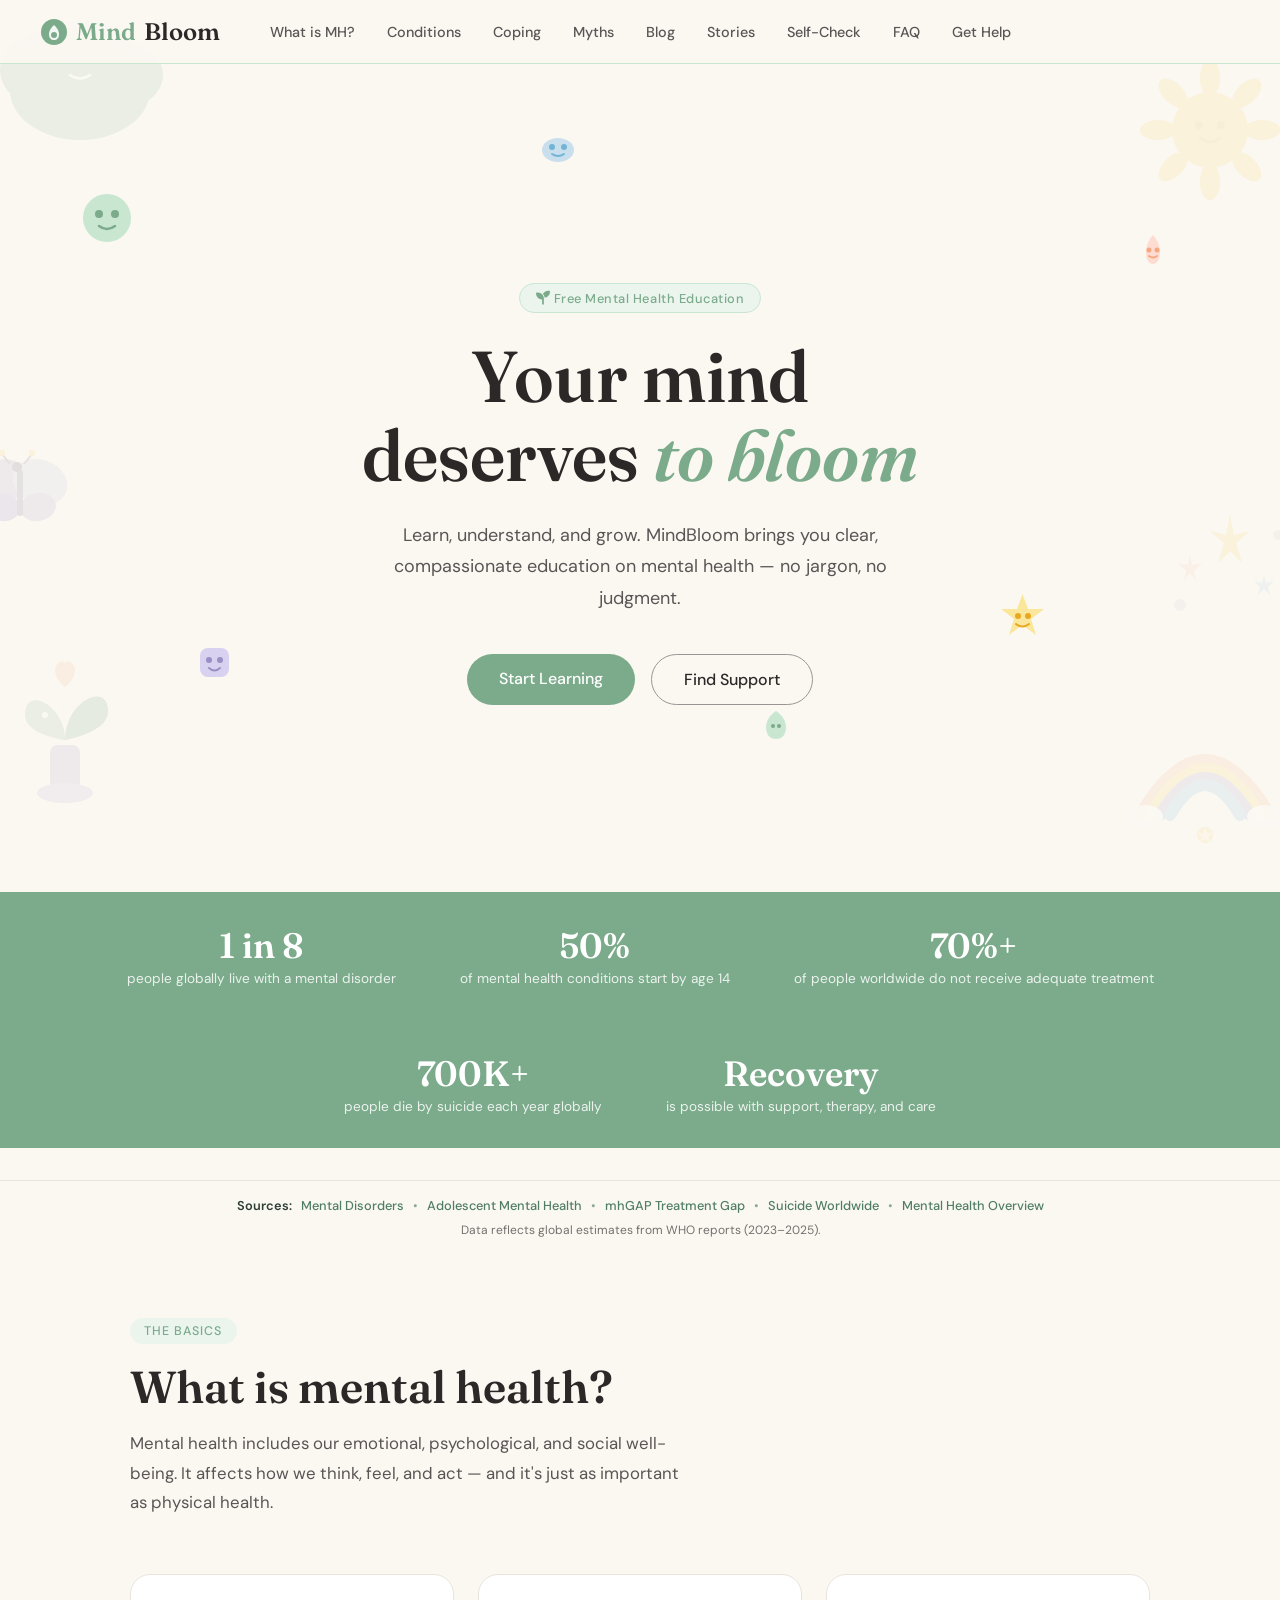
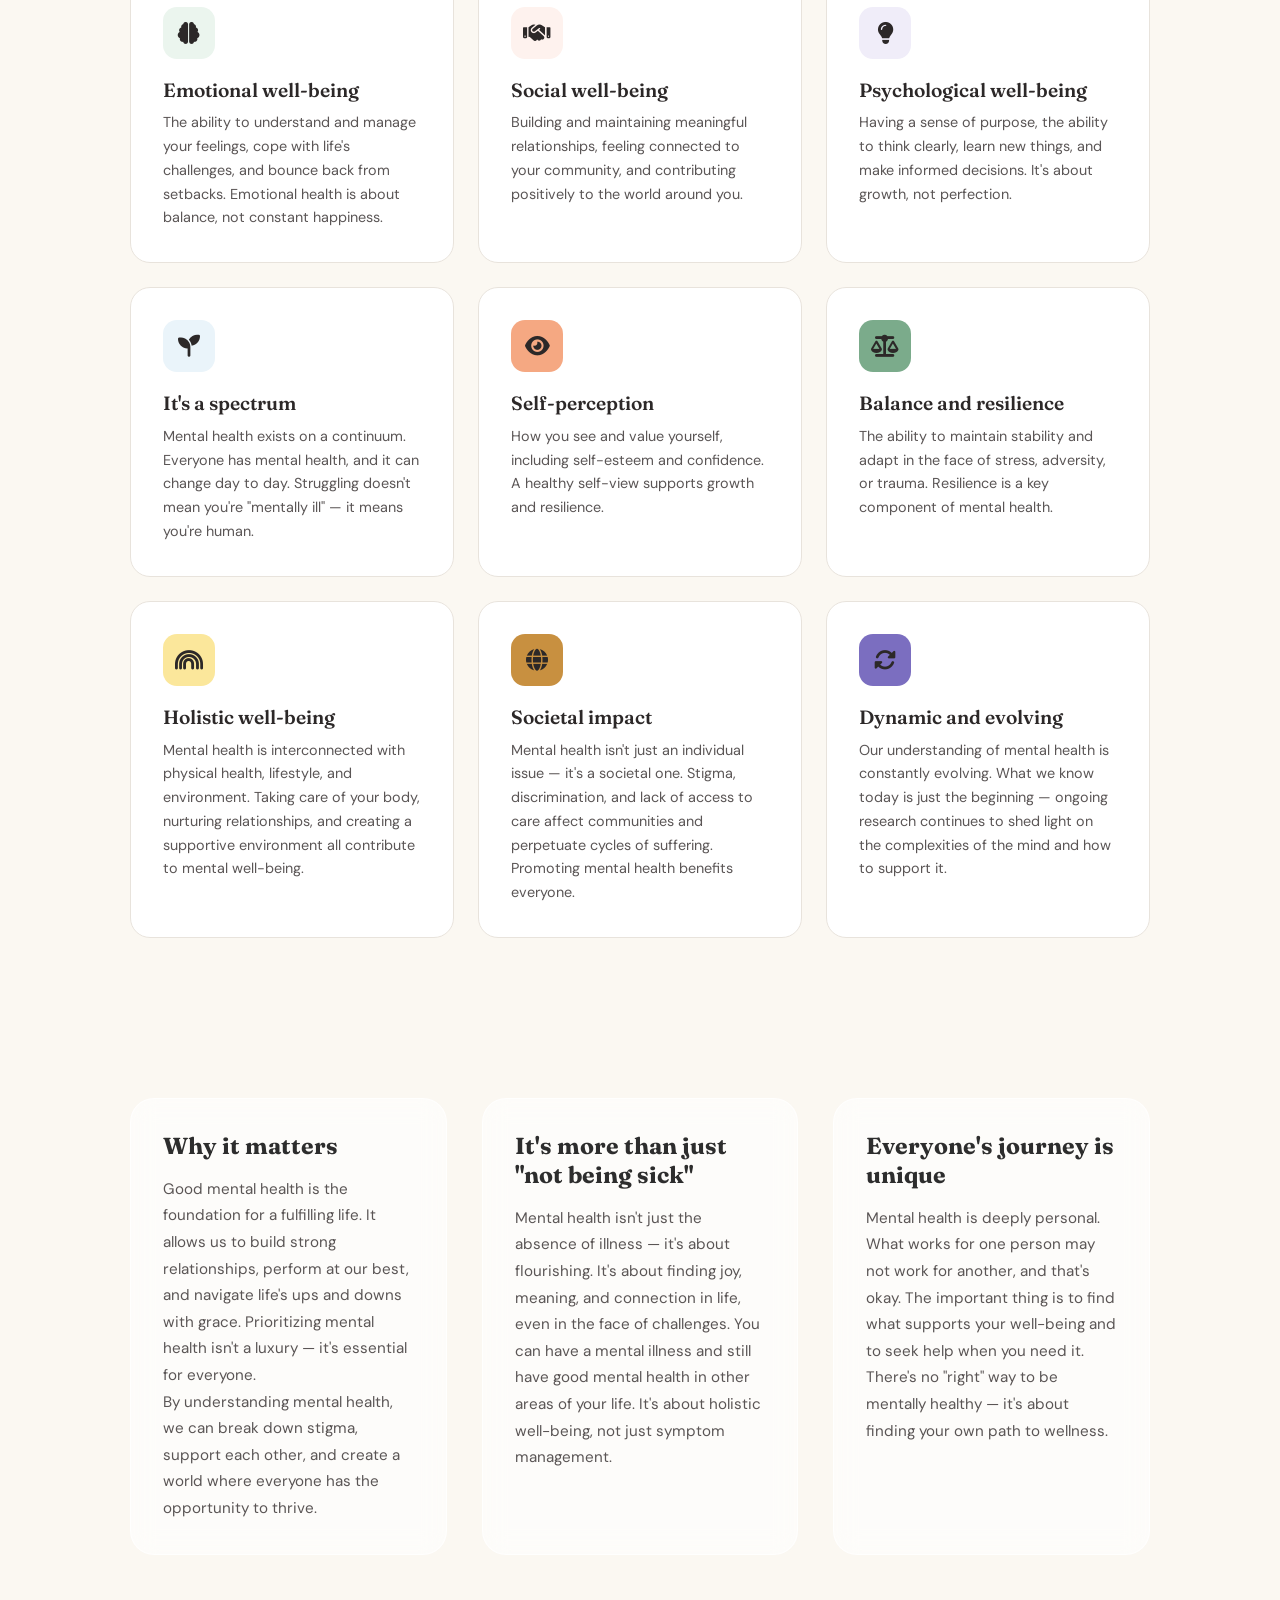
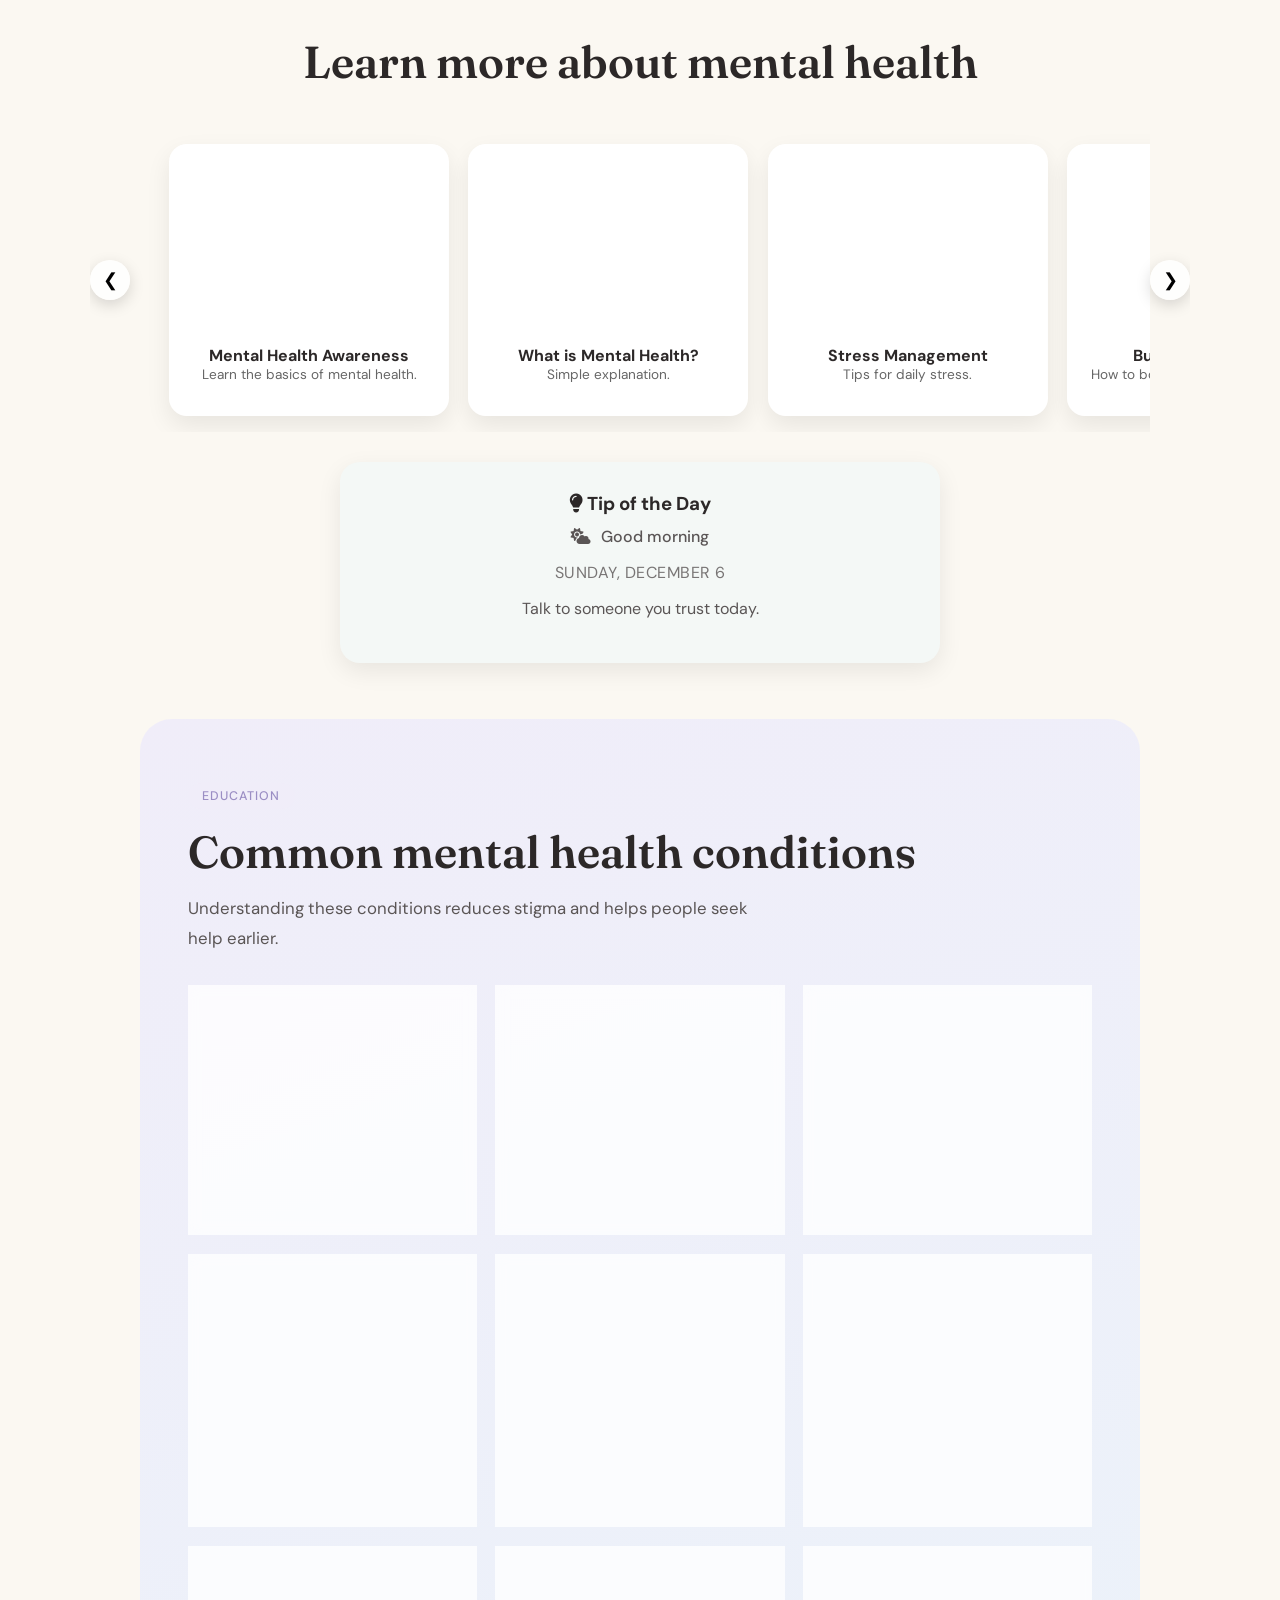
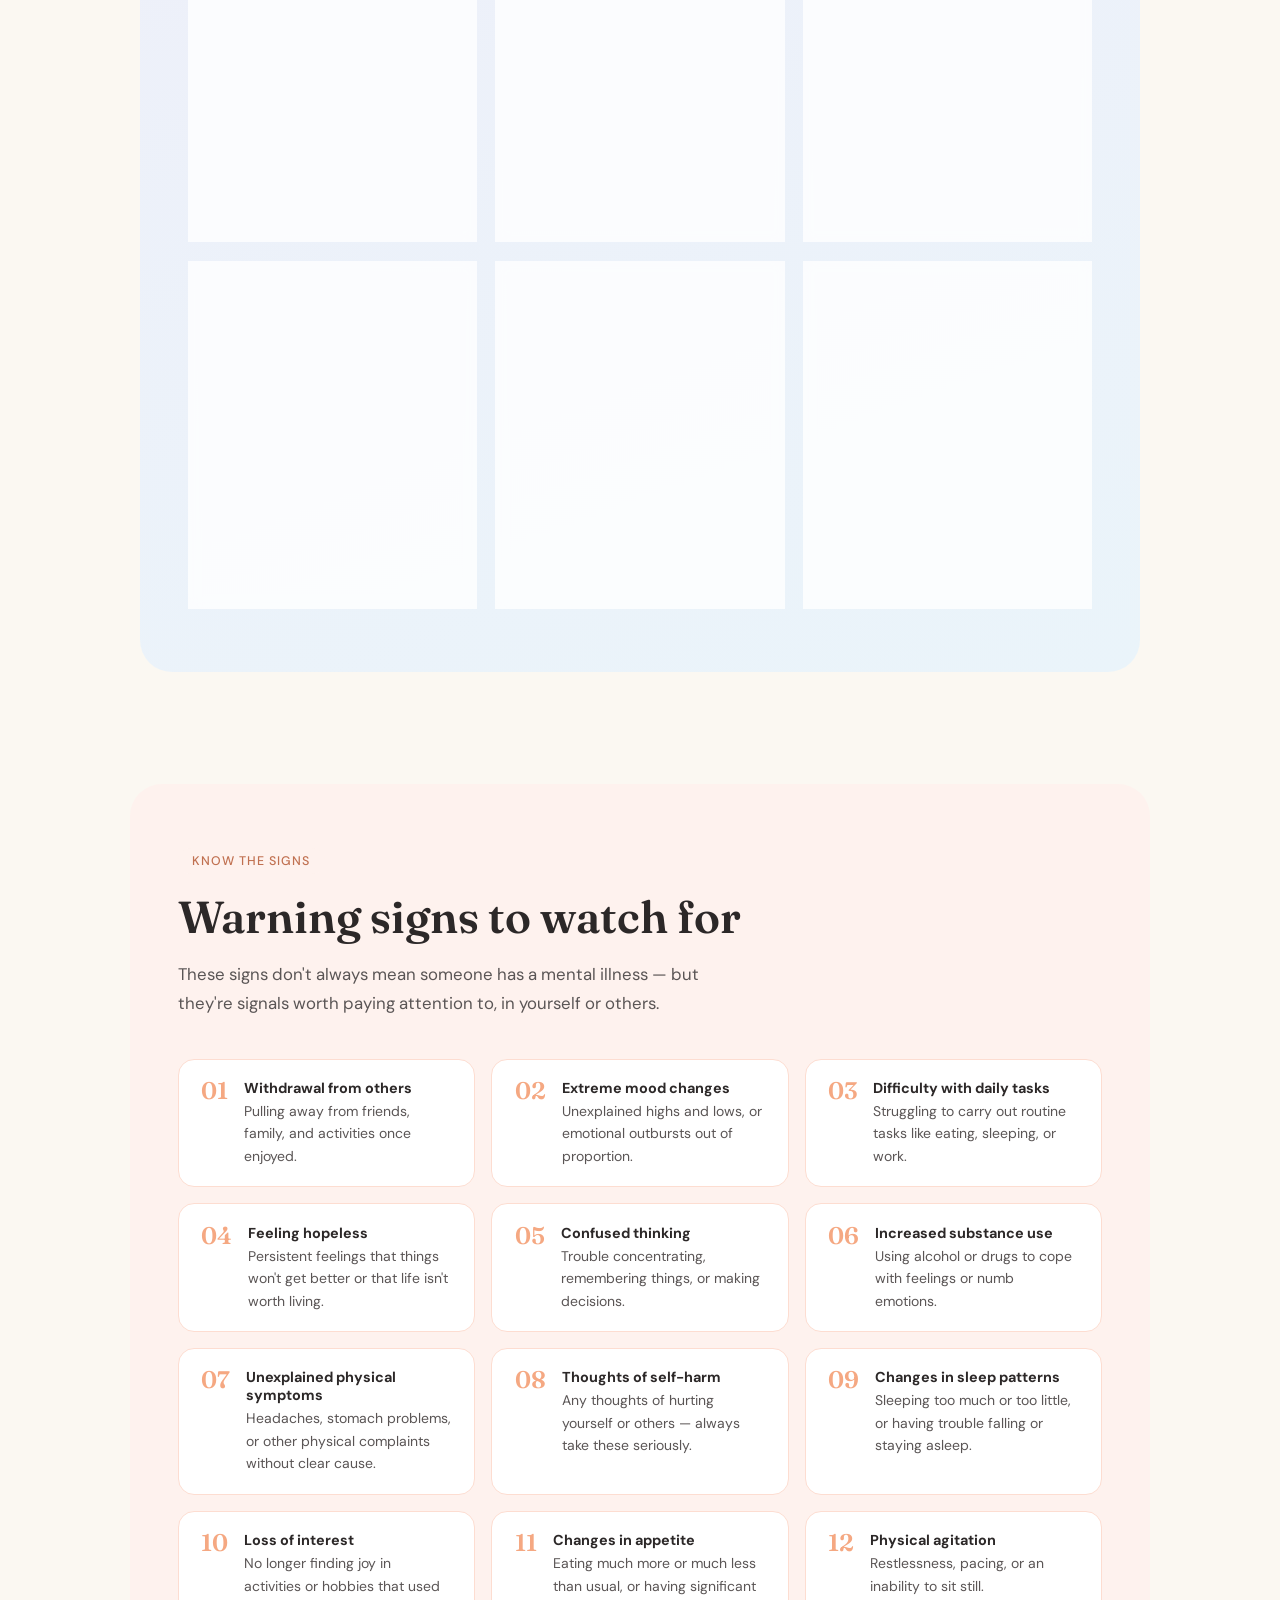
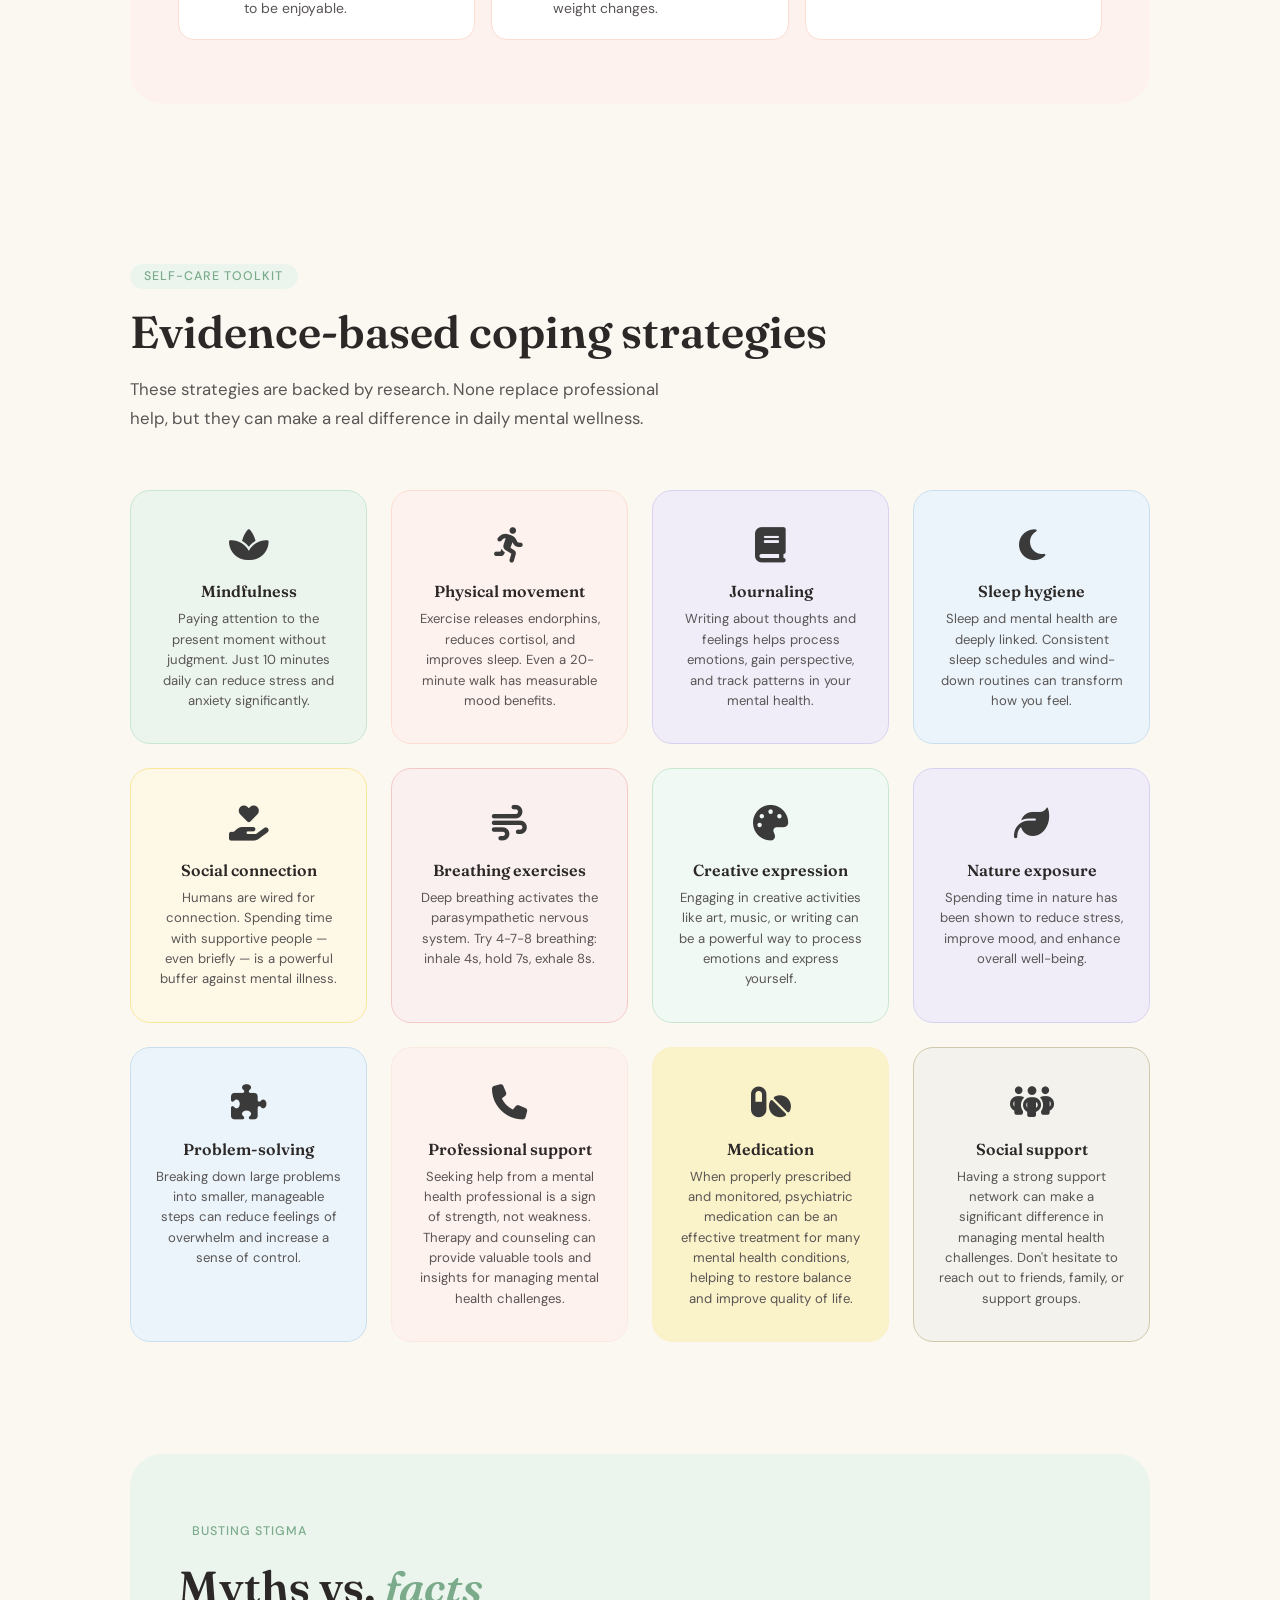
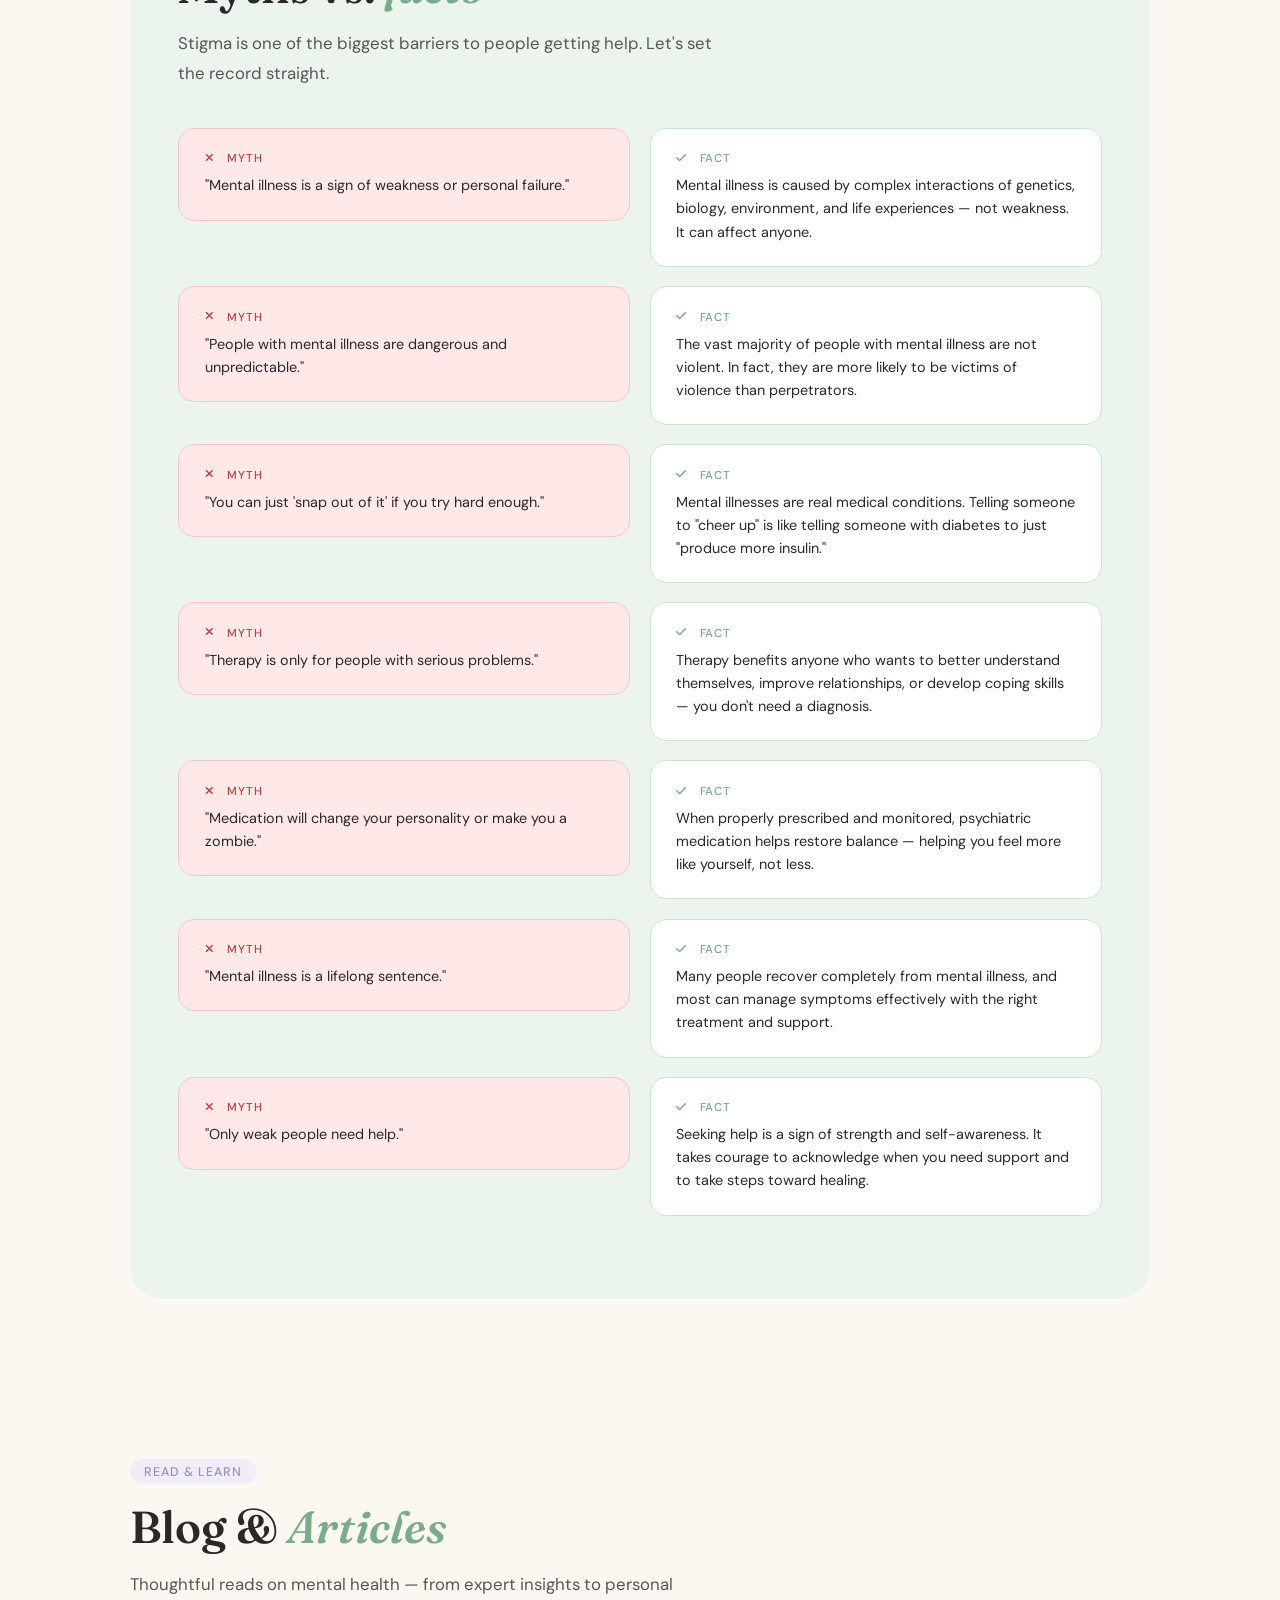
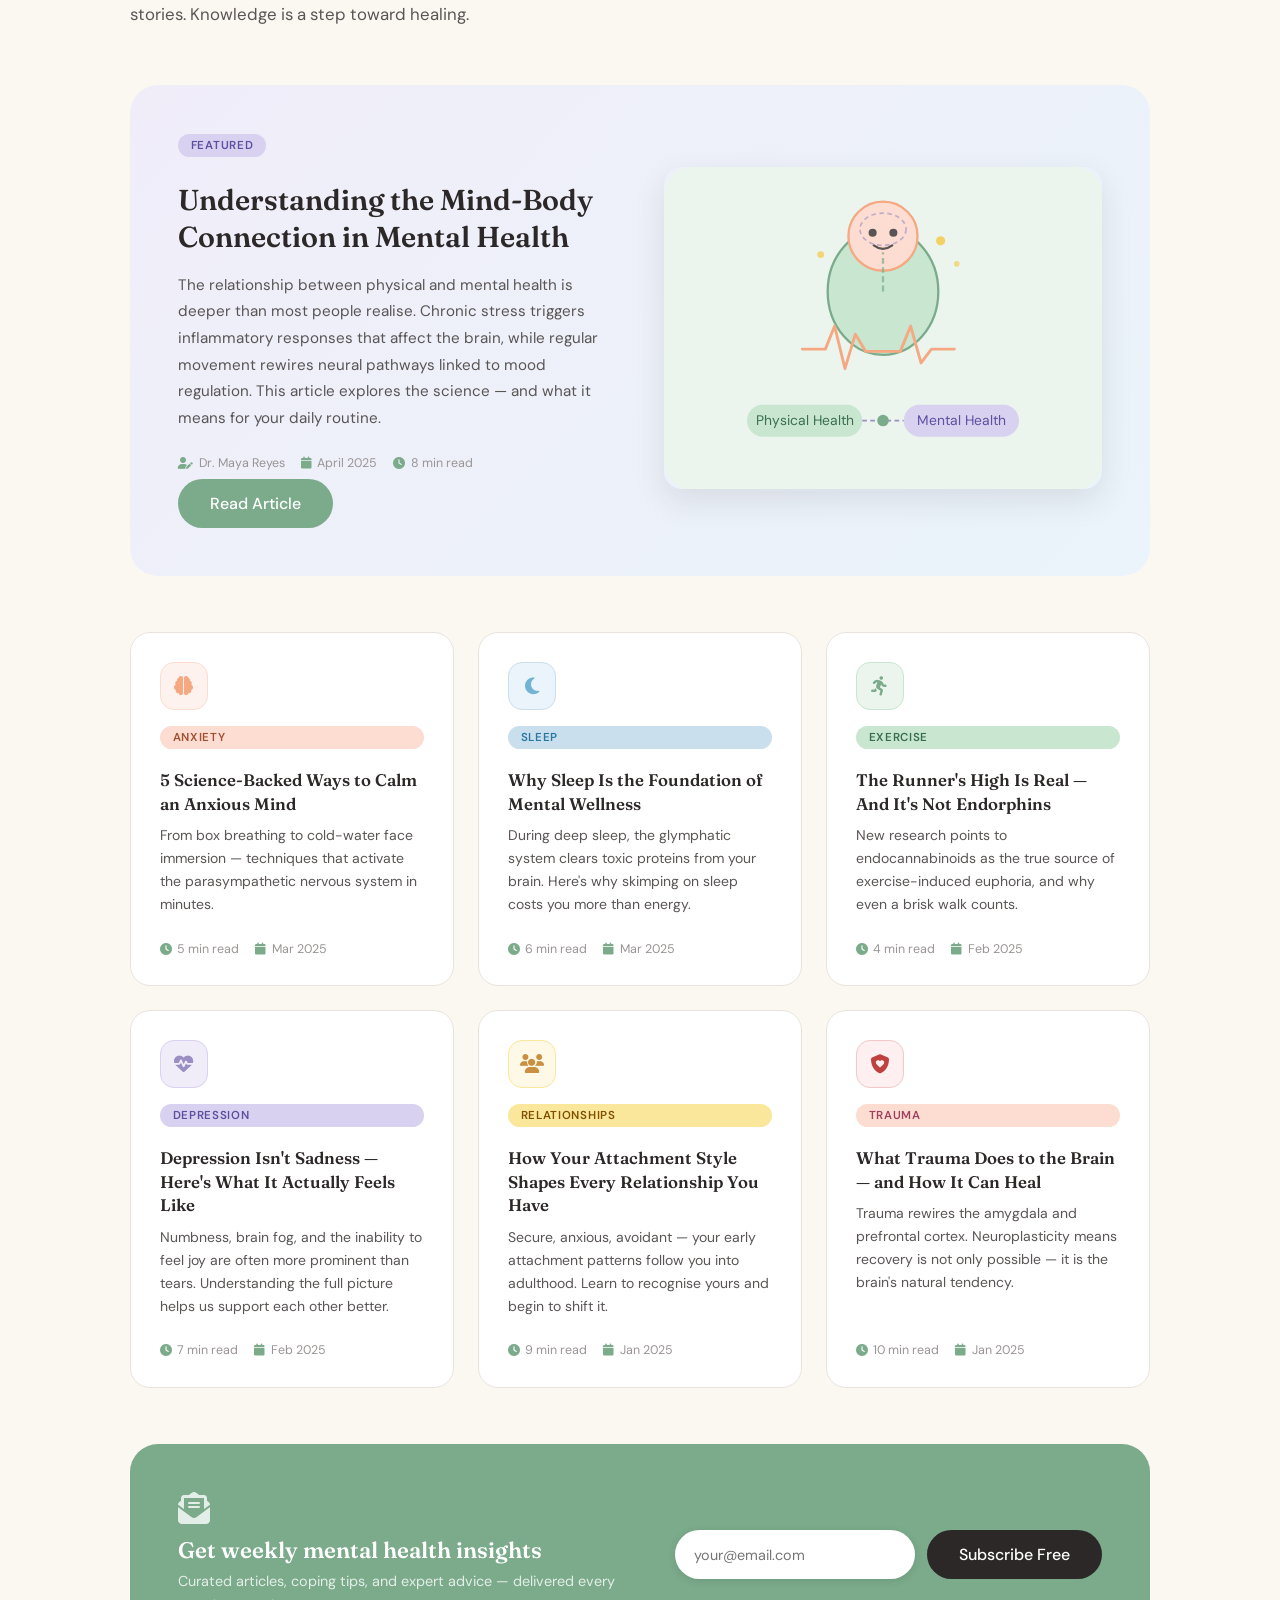
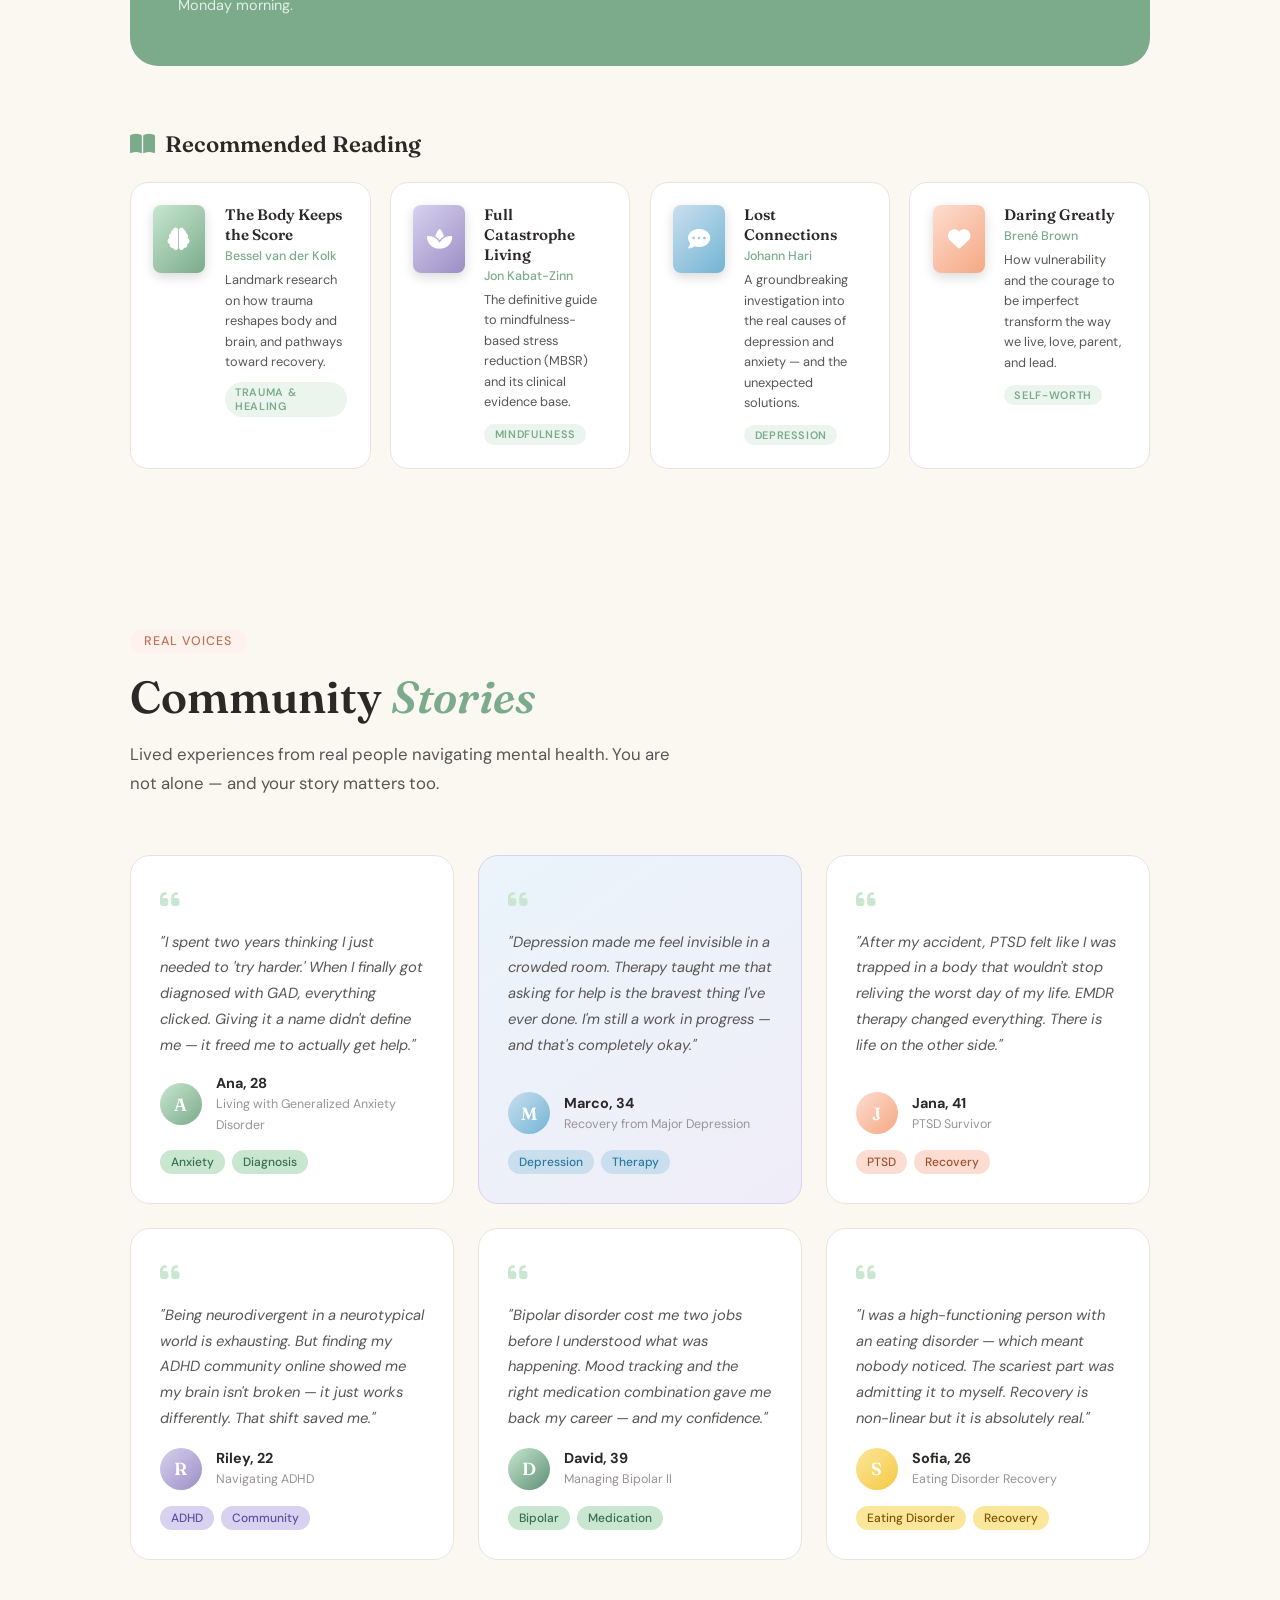
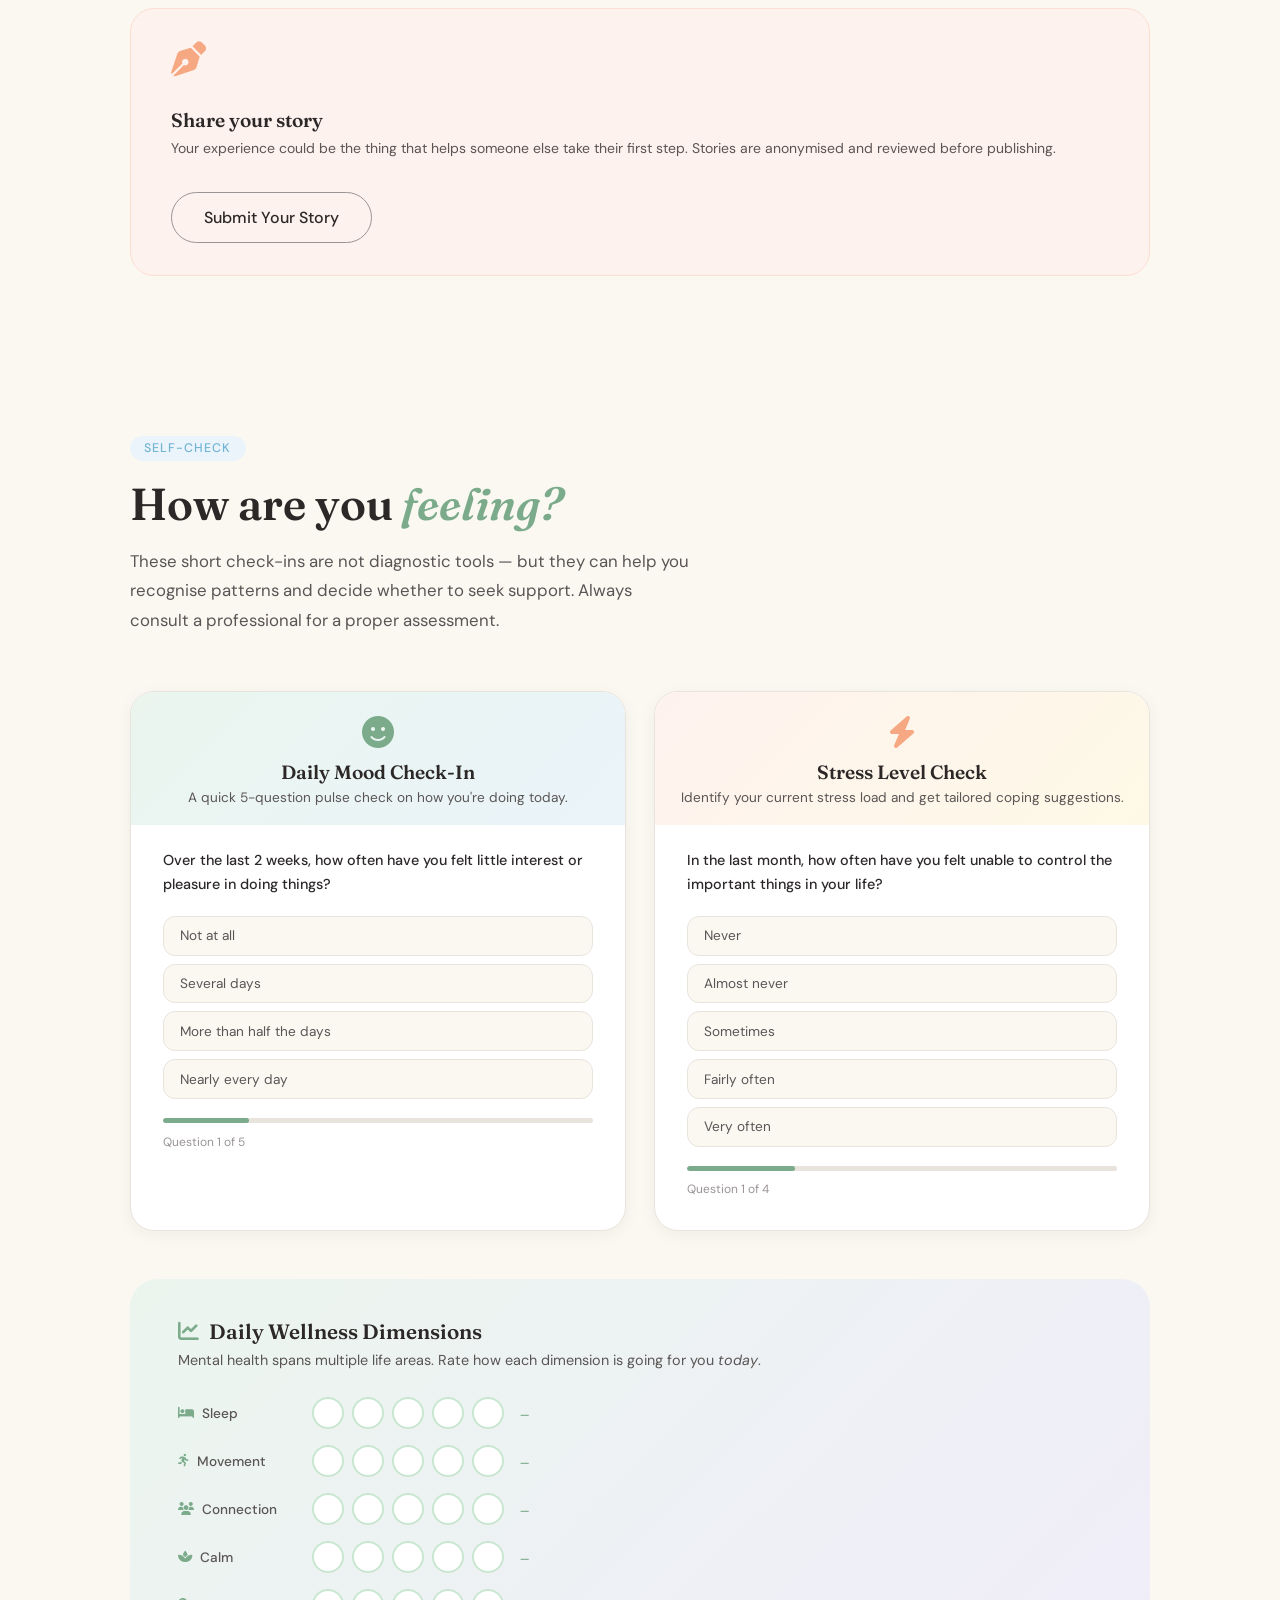
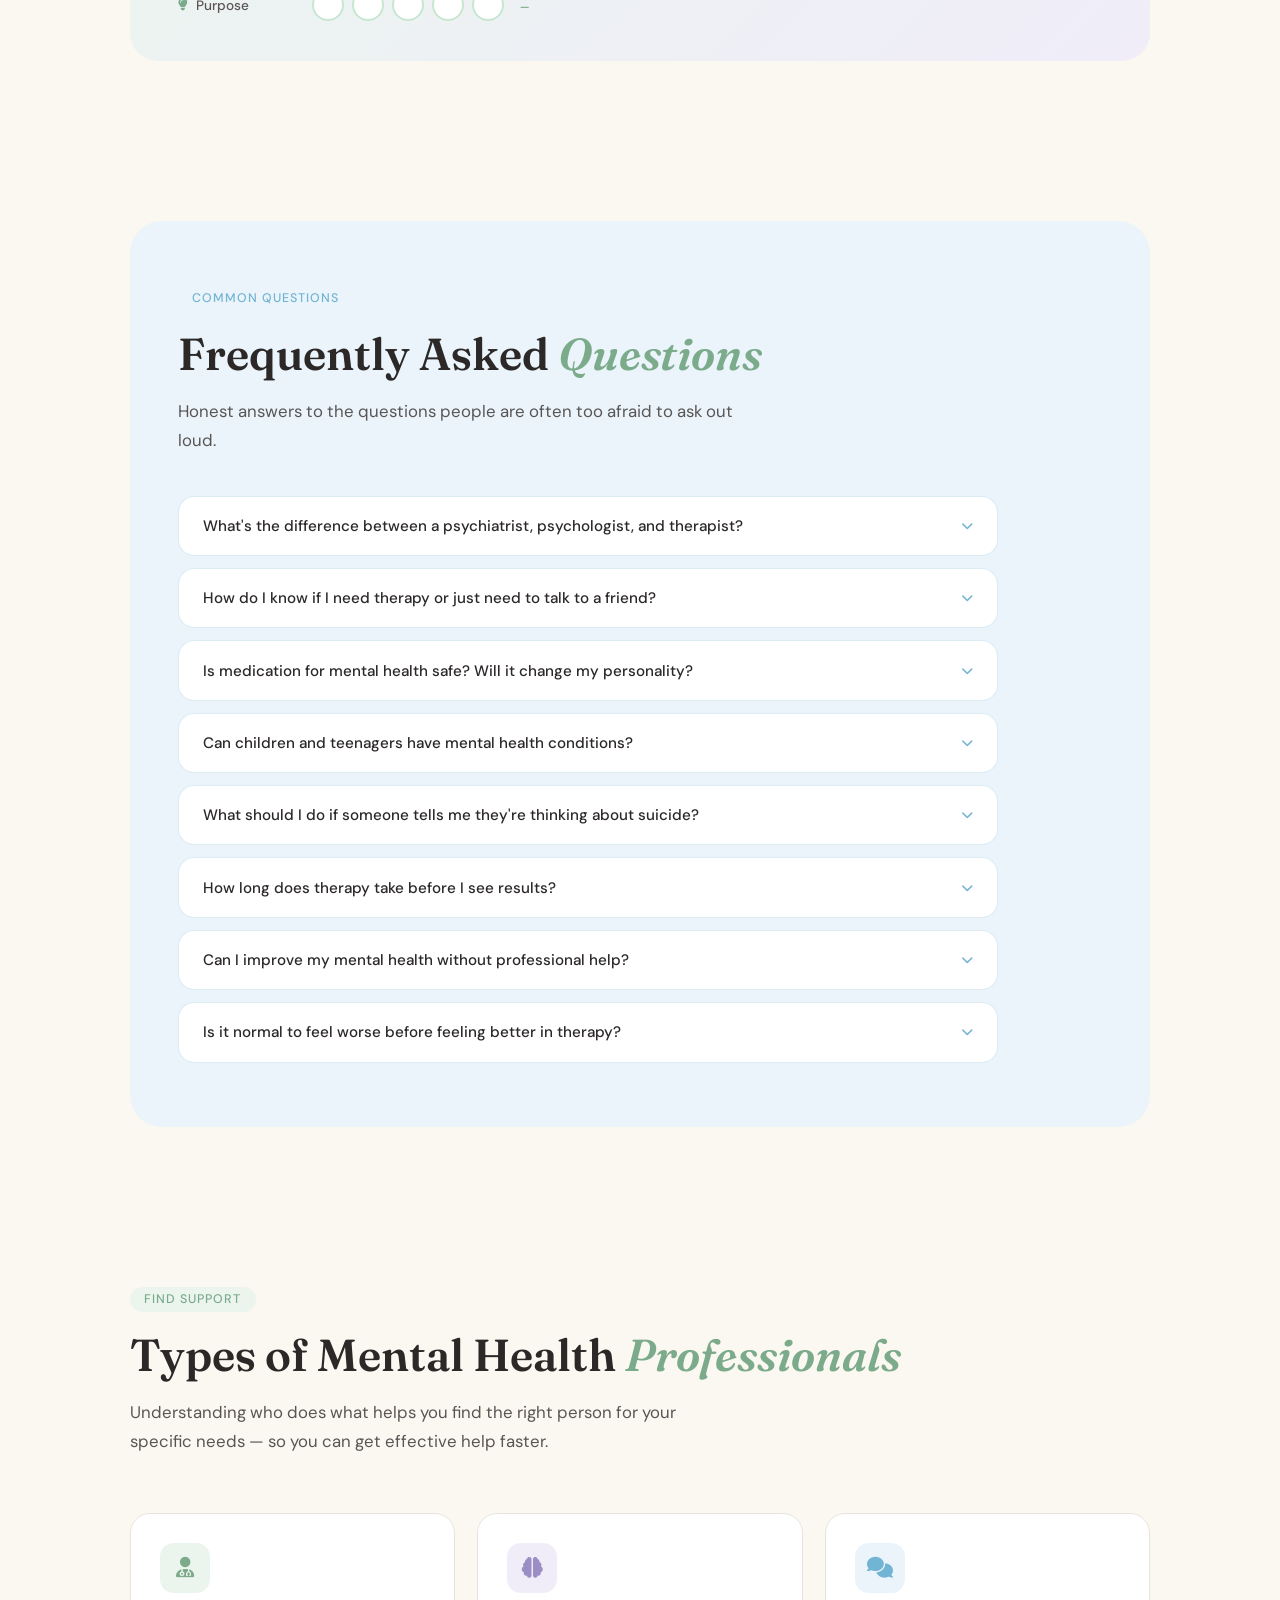
==== index.html @ a98f5171 "initial commit" ====
<!doctype html>
<html lang="en">
  <head>
    <meta charset="UTF-8" />
    <meta name="viewport" content="width=device-width, initial-scale=1.0" />
    <title>MindBloom — Mental Health Education</title>
    <link
      href="https://fonts.googleapis.com/css2?family=Fraunces:ital,opsz,wght@0,9..144,300;0,9..144,600;1,9..144,400&family=DM+Sans:wght@300;400;500&display=swap"
      rel="stylesheet"/>
    <link rel="stylesheet" href="https://cdnjs.cloudflare.com/ajax/libs/font-awesome/6.5.0/css/all.min.css" />
    <link rel="stylesheet" href="styles.css" />
  </head>
  <body>
    <!-- ── Floating background mascots ── -->
    <div class="bg-deco tl">
      <svg
        width="200"
        height="200"
        viewBox="0 0 200 200"
        fill="none"
        xmlns="http://www.w3.org/2000/svg"
      >
        <!-- Sleepy cloud mascot -->
        <ellipse cx="100" cy="120" rx="70" ry="50" fill="#7BAB8B" />
        <ellipse cx="60" cy="100" rx="40" ry="35" fill="#7BAB8B" />
        <ellipse cx="145" cy="105" rx="38" ry="32" fill="#7BAB8B" />
        <ellipse cx="100" cy="90" rx="50" ry="40" fill="#7BAB8B" />
        <!-- eyes -->
        <path
          d="M80 90 Q85 85 90 90"
          stroke="white"
          stroke-width="3"
          stroke-linecap="round"
          fill="none"
        />
        <path
          d="M110 90 Q115 85 120 90"
          stroke="white"
          stroke-width="3"
          stroke-linecap="round"
          fill="none"
        />
        <!-- smile -->
        <path
          d="M90 105 Q100 112 110 105"
          stroke="white"
          stroke-width="2.5"
          stroke-linecap="round"
          fill="none"
        />
        <!-- zzz -->
        <text
          x="148"
          y="72"
          fill="#7BAB8B"
          font-size="16"
          font-weight="bold"
          font-family="serif"
          opacity="0.6"
        >
          z
        </text>
        <text
          x="158"
          y="58"
          fill="#7BAB8B"
          font-size="20"
          font-weight="bold"
          font-family="serif"
          opacity="0.5"
        >
          z
        </text>
        <text
          x="170"
          y="42"
          fill="#7BAB8B"
          font-size="24"
          font-weight="bold"
          font-family="serif"
          opacity="0.4"
        >
          z
        </text>
      </svg>
    </div>

    <div class="bg-deco tr">
      <svg
        width="180"
        height="180"
        viewBox="0 0 180 180"
        fill="none"
        xmlns="http://www.w3.org/2000/svg"
      >
        <!-- Star/sun mascot -->
        <g transform="translate(90,90)">
          <circle r="38" fill="#F5C842" />
          <ellipse
            cx="0"
            cy="-52"
            rx="10"
            ry="18"
            fill="#F5C842"
            transform="rotate(0)"
          />
          <ellipse
            cx="0"
            cy="-52"
            rx="10"
            ry="18"
            fill="#F5C842"
            transform="rotate(45)"
          />
          <ellipse
            cx="0"
            cy="-52"
            rx="10"
            ry="18"
            fill="#F5C842"
            transform="rotate(90)"
          />
          <ellipse
            cx="0"
            cy="-52"
            rx="10"
            ry="18"
            fill="#F5C842"
            transform="rotate(135)"
          />
          <ellipse
            cx="0"
            cy="-52"
            rx="10"
            ry="18"
            fill="#F5C842"
            transform="rotate(180)"
          />
          <ellipse
            cx="0"
            cy="-52"
            rx="10"
            ry="18"
            fill="#F5C842"
            transform="rotate(225)"
          />
          <ellipse
            cx="0"
            cy="-52"
            rx="10"
            ry="18"
            fill="#F5C842"
            transform="rotate(270)"
          />
          <ellipse
            cx="0"
            cy="-52"
            rx="10"
            ry="18"
            fill="#F5C842"
            transform="rotate(315)"
          />
          <circle r="32" fill="#F5C842" />
          <!-- face -->
          <circle cx="-11" cy="-5" r="4" fill="#E8A820" />
          <circle cx="11" cy="-5" r="4" fill="#E8A820" />
          <path
            d="M-10 8 Q0 16 10 8"
            stroke="#E8A820"
            stroke-width="2.5"
            stroke-linecap="round"
            fill="none"
          />
        </g>
      </svg>
    </div>

    <div class="bg-deco bl">
      <svg
        width="190"
        height="190"
        viewBox="0 0 190 190"
        fill="none"
        xmlns="http://www.w3.org/2000/svg"
      >
        <!-- Heart plant mascot -->
        <rect x="80" y="120" width="30" height="45" rx="8" fill="#9B8EC4" />
        <path
          d="M95 115 C95 80 55 60 55 90 C55 110 95 115 95 115 Z"
          fill="#7BAB8B"
        />
        <path
          d="M95 115 C95 75 140 55 138 88 C136 108 95 115 95 115 Z"
          fill="#5D9075"
        />
        <!-- pot -->
        <ellipse cx="95" cy="168" rx="28" ry="10" fill="#B09FD4" />
        <!-- heart -->
        <path
          d="M85 45 C85 38 95 32 95 40 C95 32 105 38 105 45 C105 55 95 62 95 62 C95 62 85 55 85 45Z"
          fill="#F5A882"
        />
        <!-- face on leaf -->
        <circle cx="75" cy="90" r="3" fill="white" />
        <circle cx="88" cy="84" r="3" fill="white" />
      </svg>
    </div>

    <div class="bg-deco br">
      <svg
        width="170"
        height="170"
        viewBox="0 0 170 170"
        fill="none"
        xmlns="http://www.w3.org/2000/svg"
      >
        <!-- Rainbow arc mascot -->
        <path
          d="M20 130 Q85 20 150 130"
          stroke="#F5A882"
          stroke-width="12"
          fill="none"
          stroke-linecap="round"
        />
        <path
          d="M30 130 Q85 38 140 130"
          stroke="#F5C842"
          stroke-width="12"
          fill="none"
          stroke-linecap="round"
        />
        <path
          d="M40 130 Q85 56 130 130"
          stroke="#9B8EC4"
          stroke-width="12"
          fill="none"
          stroke-linecap="round"
        />
        <path
          d="M50 130 Q85 70 120 130"
          stroke="#72B4D4"
          stroke-width="12"
          fill="none"
          stroke-linecap="round"
        />
        <!-- clouds at ends -->
        <ellipse cx="25" cy="132" rx="18" ry="12" fill="white" opacity="0.9" />
        <ellipse cx="145" cy="132" rx="18" ry="12" fill="white" opacity="0.9" />
        <!-- small star -->
        <circle cx="85" cy="150" r="8" fill="#F5C842" />
        <path
          d="M85 142 L87 148 L93 148 L88 152 L90 158 L85 154 L80 158 L82 152 L77 148 L83 148 Z"
          fill="white"
          opacity="0.6"
        />
      </svg>
    </div>

    <div class="bg-deco mid-l">
      <svg width="120" height="120" viewBox="0 0 120 120" fill="none">
        <!-- tiny butterfly -->
        <ellipse
          cx="40"
          cy="50"
          rx="28"
          ry="22"
          fill="#9B8EC4"
          transform="rotate(-20 40 50)"
        />
        <ellipse
          cx="80"
          cy="50"
          rx="28"
          ry="22"
          fill="#B8AEDE"
          transform="rotate(20 80 50)"
        />
        <ellipse
          cx="42"
          cy="75"
          rx="18"
          ry="14"
          fill="#7B6EC0"
          transform="rotate(10 42 75)"
        />
        <ellipse
          cx="78"
          cy="75"
          rx="18"
          ry="14"
          fill="#9B8EC4"
          transform="rotate(-10 78 75)"
        />
        <rect x="57" y="38" width="6" height="46" rx="3" fill="#5A4A80" />
        <circle cx="57" cy="35" r="5" fill="#3D3060" />
        <line
          x1="50"
          y1="32"
          x2="42"
          y2="22"
          stroke="#5A4A80"
          stroke-width="2"
        />
        <line
          x1="64"
          y1="32"
          x2="72"
          y2="22"
          stroke="#5A4A80"
          stroke-width="2"
        />
        <circle cx="42" cy="21" r="3" fill="#F5C842" />
        <circle cx="72" cy="21" r="3" fill="#F5C842" />
      </svg>
    </div>

    <div class="bg-deco mid-r">
      <svg width="140" height="140" viewBox="0 0 140 140" fill="none">
        <!-- sparkle cluster -->
        <path
          d="M70 20 L74 40 L90 36 L76 48 L82 68 L70 56 L58 68 L64 48 L50 36 L66 40 Z"
          fill="#F5C842"
        />
        <path
          d="M30 60 L32 70 L42 68 L34 76 L36 86 L30 78 L24 86 L26 76 L18 68 L28 70 Z"
          fill="#F5A882"
          opacity="0.7"
        />
        <path
          d="M104 80 L106 88 L114 86 L108 92 L110 100 L104 94 L98 100 L100 92 L94 86 L102 88 Z"
          fill="#72B4D4"
          opacity="0.7"
        />
        <circle cx="20" cy="110" r="6" fill="#9B8EC4" opacity="0.5" />
        <circle cx="118" cy="40" r="5" fill="#7BAB8B" opacity="0.5" />
      </svg>
    </div>

    <!-- ── Nav ── -->
    <nav>
      <div class="nav-logo">
        <svg width="28" height="28" viewBox="0 0 28 28" fill="none">
          <circle cx="14" cy="14" r="13" fill="#7BAB8B" />
          <path
            d="M14 7 C14 7 9 11 9 16 C9 20 11 22 14 22 C17 22 19 20 19 16 C19 11 14 7 14 7Z"
            fill="white"
            opacity="0.9"
          />
          <circle cx="14" cy="17" r="3" fill="#7BAB8B" />
        </svg>
        Mind<span>Bloom</span>
      </div>
      <div class="nav-links">
        <a href="#what">What is MH?</a>
        <a href="#conditions">Conditions</a>
        <a href="#cope">Coping</a>
        <a href="#myths">Myths</a>
        <a href="#blog">Blog</a>
        <a href="#stories">Stories</a>
        <a href="#quiz">Self-Check</a>
        <a href="#faq">FAQ</a>
        <a href="#help">Get Help</a>
      </div>
    </nav>

    <!-- ── Hero ── -->
    <div class="hero">
      <div class="hero-floaties">
        <svg
          class="floatie"
          style="left: 6%; top: 15%"
          width="60"
          height="60"
          viewBox="0 0 60 60"
          fill="none"
        >
          <circle cx="30" cy="30" r="24" fill="#C8E6D0" />
          <circle cx="22" cy="26" r="4" fill="#7BAB8B" />
          <circle cx="38" cy="26" r="4" fill="#7BAB8B" />
          <path
            d="M22 38 Q30 44 38 38"
            stroke="#7BAB8B"
            stroke-width="2.5"
            stroke-linecap="round"
            fill="none"
          />
        </svg>
        <svg
          class="floatie"
          style="right: 8%; top: 20%"
          width="50"
          height="50"
          viewBox="0 0 50 50"
          fill="none"
        >
          <path
            d="M25 5 C25 5 18 12 18 22 C18 30 21 34 25 34 C29 34 32 30 32 22 C32 12 25 5 25 5Z"
            fill="#FDDDD1"
          />
          <circle cx="21" cy="20" r="2.5" fill="#F5A882" />
          <circle cx="29" cy="20" r="2.5" fill="#F5A882" />
          <path
            d="M21 26 Q25 29 29 26"
            stroke="#F5A882"
            stroke-width="2"
            stroke-linecap="round"
            fill="none"
          />
        </svg>
        <svg
          class="floatie"
          style="left: 15%; bottom: 25%"
          width="45"
          height="45"
          viewBox="0 0 45 45"
          fill="none"
        >
          <rect x="8" y="8" width="29" height="29" rx="8" fill="#D8D1EF" />
          <circle cx="17" cy="20" r="3" fill="#9B8EC4" />
          <circle cx="28" cy="20" r="3" fill="#9B8EC4" />
          <path
            d="M17 28 Q22.5 33 28 28"
            stroke="#9B8EC4"
            stroke-width="2"
            stroke-linecap="round"
            fill="none"
          />
        </svg>
        <svg
          class="floatie"
          style="right: 18%; bottom: 30%"
          width="55"
          height="55"
          viewBox="0 0 55 55"
          fill="none"
        >
          <polygon
            points="27.5,5 33,20 49,20 36,30 41,46 27.5,36 14,46 19,30 6,20 22,20"
            fill="#FBE79B"
          />
          <circle cx="23" cy="27" r="3" fill="#E8A820" />
          <circle cx="33" cy="27" r="3" fill="#E8A820" />
          <path
            d="M21 35 Q27.5 40 34 35"
            stroke="#E8A820"
            stroke-width="2"
            stroke-linecap="round"
            fill="none"
          />
        </svg>
        <svg
          class="floatie"
          style="left: 42%; top: 8%"
          width="40"
          height="40"
          viewBox="0 0 40 40"
          fill="none"
        >
          <ellipse cx="20" cy="20" rx="16" ry="12" fill="#CADFEE" />
          <circle cx="14" cy="17" r="3" fill="#72B4D4" />
          <circle cx="26" cy="17" r="3" fill="#72B4D4" />
          <path
            d="M14 24 Q20 28 26 24"
            stroke="#72B4D4"
            stroke-width="2"
            stroke-linecap="round"
            fill="none"
          />
        </svg>
        <svg
          class="floatie"
          style="right: 38%; bottom: 18%"
          width="36"
          height="36"
          viewBox="0 0 36 36"
          fill="none"
        >
          <path
            d="M18 4 C18 4 8 10 8 20 C8 28 12 32 18 32 C24 32 28 28 28 20 C28 10 18 4 18 4Z"
            fill="#C8E6D0"
          />
          <circle cx="15" cy="19" r="2" fill="#7BAB8B" />
          <circle cx="21" cy="19" r="2" fill="#7BAB8B" />
        </svg>
      </div>

      <div class="hero-content reveal">
        <div class="hero-badge">  <i class="fa-solid fa-seedling"></i> Free Mental Health Education</div>
        <h1>Your mind<br />deserves <em>to bloom</em></h1>
        <p>
          Learn, understand, and grow. MindBloom brings you clear, compassionate
          education on mental health — no jargon, no judgment.
        </p>
        <div class="hero-btns">
          <a href="#what" class="btn-primary">Start Learning</a>
          <a href="#help" class="btn-outline">Find Support</a>
        </div>
      </div>
    </div>

    <!-- ── Stats ── -->
<!-- ── Stats ── -->
<div class="stats-strip">
  <div class="stat">
    <span class="stat-num">1 in 8</span>
    <span class="stat-label">people globally live with a mental disorder</span>
  </div>

  <div class="stat">
    <span class="stat-num">50%</span>
    <span class="stat-label">of mental health conditions start by age 14</span>
  </div>

  <div class="stat">
    <span class="stat-num">70%+</span>
    <span class="stat-label">of people worldwide do not receive adequate treatment</span>
  </div>

  <div class="stat">
    <span class="stat-num">700K+</span>
    <span class="stat-label">people die by suicide each year globally</span>
  </div>

  <div class="stat">
    <span class="stat-num">Recovery</span>
    <span class="stat-label">is possible with support, therapy, and care</span>
  </div>
</div>

<!-- ── Sources ── -->
<p class="stat-source">
  <span>Sources:</span>
  <a href="https://www.who.int/news-room/fact-sheets/detail/mental-disorders" target="_blank">Mental Disorders</a>
  <span class="dot">•</span>
  <a href="https://www.who.int/news-room/fact-sheets/detail/adolescent-mental-health" target="_blank">Adolescent Mental Health</a>
  <span class="dot">•</span>
  <a href="https://www.who.int/teams/mental-health-and-substance-use/treatment-care/mental-health-gap-action-programme" target="_blank">mhGAP Treatment Gap</a>
  <span class="dot">•</span>
  <a href="https://www.who.int/news-room/fact-sheets/detail/suicide" target="_blank">Suicide Worldwide</a>
  <span class="dot">•</span>
  <a href="https://www.who.int/health-topics/mental-health" target="_blank">Mental Health Overview</a>
</p>

<p class="stat-note">
  Data reflects global estimates from WHO reports (2023–2025).
</p>


    <!-- ── What is Mental Health ── -->
    <section id="what">
      <div class="reveal">
        <div class="section-tag sage">The basics</div>
        <h2>What is mental health?</h2>
        <p class="section-intro">
          Mental health includes our emotional, psychological, and social
          well-being. It affects how we think, feel, and act — and it's just as
          important as physical health.
        </p>
      </div>
      <div class="pillars reveal">
        <div class="pillar-card">
          <div class="pillar-icon sage">
            <i class="fa-solid fa-brain"></i>
          </div>
          <h3>Emotional well-being</h3>
          <p>
            The ability to understand and manage your feelings, cope with life's
            challenges, and bounce back from setbacks. Emotional health is about
            balance, not constant happiness.
          </p>
        </div>
        <div class="pillar-card">
          <div class="pillar-icon peach">
            <i class="fa-solid fa-handshake"></i>
          </div>
          <h3>Social well-being</h3>
          <p>
            Building and maintaining meaningful relationships, feeling connected
            to your community, and contributing positively to the world around
            you.
          </p>
        </div>
        <div class="pillar-card">
          <div class="pillar-icon lavender">
            <i class="fa-solid fa-lightbulb"></i>
          </div>
          <h3>Psychological well-being</h3>
          <p>
            Having a sense of purpose, the ability to think clearly, learn new
            things, and make informed decisions. It's about growth, not
            perfection.
          </p>
        </div>
        <div class="pillar-card">
          <div class="pillar-icon sky">
            <i class="fa-solid fa-seedling"></i>
          </div>
          <h3>It's a spectrum</h3>
          <p>
            Mental health exists on a continuum. Everyone has mental health, and
            it can change day to day. Struggling doesn't mean you're "mentally
            ill" — it means you're human.
          </p>
        </div>

        <div class="pillar-card">
          <div class="pillar-icon" style="background: #f5a882">
            <i class="fa-solid fa-eye"></i>
          </div>
          <h3>Self-perception</h3>
          <p>
            How you see and value yourself, including self-esteem and confidence. 
            A healthy self-view supports growth and resilience.
          </p>
        </div>

        <div class="pillar-card">
          <div class="pillar-icon" style="background: #7bab8b">
            <i class="fa-solid fa-balance-scale"></i>
          </div>
          <h3>Balance and resilience</h3>
          <p>
            The ability to maintain stability and adapt in the face of stress,
            adversity, or trauma. Resilience is a key component of mental health.
          </p>
        </div>

        <div class="pillar-card">
          <div class="pillar-icon" style="background: #fbe79b">
            <i class="fa-solid fa-rainbow"></i>
          </div>
          <h3>Holistic well-being</h3>
          <p>
            Mental health is interconnected with physical health, lifestyle, and
            environment. Taking care of your body, nurturing relationships, and
            creating a supportive environment all contribute to mental well-being.
          </p>
        </div>

        <div class="pillar-card">
          <div class="pillar-icon" style="background: #c89040">
            <i class="fa-solid fa-globe"></i>
          </div>
          <h3>Societal impact</h3>
          <p>
            Mental health isn't just an individual issue — it's a societal one. Stigma, discrimination, 
            and lack of access to care affect communities and perpetuate cycles of suffering. 
            Promoting mental health benefits everyone.
          </p>
        </div>

        <div class="pillar-card">
          <div class="pillar-icon" style="background: #7b6ec0">
            <i class="fa-solid fa-sync-alt"></i>
          </div>
          <h3>Dynamic and evolving</h3>
          <p>
            Our understanding of mental health is constantly evolving. What we know today is just the beginning — 
            ongoing research continues to shed light on the complexities of the mind and how to support it.
          </p>
        </div>

      </div><!-- /.pillars -->
    </section>

    <section class="features">
      <div class="feature-card reveal">
        <h3>Why it matters</h3>
        <p>
          Good mental health is the foundation for a fulfilling life. It allows
          us to build strong relationships, perform at our best, and navigate
          life's ups and downs with grace. Prioritizing mental health isn't a
          luxury — it's essential for everyone.
        </p>
        <p>
          By understanding mental health, we can break down stigma, support each
          other, and create a world where everyone has the opportunity to thrive.
        </p>
      </div>

      <div class="feature-card reveal">
        <h3>It's more than just "not being sick"</h3>
        <p>
          Mental health isn't just the absence of illness — it's about
          flourishing. It's about finding joy, meaning, and connection in life,
          even in the face of challenges. You can have a mental illness and still
          have good mental health in other areas of your life. It's about holistic well-being, not just symptom management.
        </p>
      </div>

      <div class="feature-card reveal">
        <h3>Everyone's journey is unique</h3>
        <p>
          Mental health is deeply personal. What works for one person may not
          work for another, and that's okay. The important thing is to find what
          supports your well-being and to seek help when you need it. There's no
          "right" way to be mentally healthy — it's about finding your own path to wellness.
        </p>
      </div>
    </section>




    <div class="video-section reveal">
      <h2>Learn more about mental health</h2>

      <div class="carousel-wrapper">

        <!-- ⬅️ LEFT BUTTON -->
        <button class="carousel-btn left" onclick="scrollCarousel(-1)">
          &#10094;
        </button>

        <!-- 🎬 CAROUSEL -->
        <div class="video-carousel" id="videoCarousel">

          <div class="video-card">
            <iframe
              src="https://www.youtube.com/embed/oxx564hMBUI"
              title="Mental Health Awareness"
              frameborder="0"
              allow="accelerometer; autoplay; clipboard-write; encrypted-media; gyroscope; picture-in-picture; fullscreen"
              allowfullscreen>
            </iframe>
            <div class="video-info">
              <h4>Mental Health Awareness</h4>
              <p>Learn the basics of mental health.</p>
            </div>
          </div>

          <div class="video-card">
            <iframe src="https://www.youtube.com/embed/ZidGozDhOjg" title="What is Mental Health?" frameborder="0" allow="accelerometer; autoplay; clipboard-write; encrypted-media; gyroscope; picture-in-picture; fullscreen" allowfullscreen></iframe>
            <div class="video-info">
              <h4>What is Mental Health?</h4>
              <p>Simple explanation.</p>
            </div>
          </div>

          <div class="video-card">
            <iframe src="https://www.youtube.com/embed/DxIDKZHW3-E" title="Stress Management" frameborder="0" allow="accelerometer; autoplay; clipboard-write; encrypted-media; gyroscope; picture-in-picture; fullscreen" allowfullscreen></iframe>
            <div class="video-info">
              <h4>Stress Management</h4>
              <p>Tips for daily stress.</p>
            </div>
          </div>

          <div class="video-card">
            <iframe src="https://www.youtube.com/embed/1Evwgu369Jw" title="Building Resilience" frameborder="0" allow="accelerometer; autoplay; clipboard-write; encrypted-media; gyroscope; picture-in-picture; fullscreen" allowfullscreen></iframe>
            <div class="video-info">
              <h4>Building Resilience</h4>
              <p>How to bounce back from setbacks.</p>
            </div>
          </div>

          <div class="video-card">
    <iframe src="https://www.youtube.com/embed/inpok4MKVLM" title="5 Minute Meditation" frameborder="0" allow="accelerometer; autoplay; clipboard-write; encrypted-media; gyroscope; picture-in-picture" allowfullscreen></iframe>
      <div class="video-info">
      <h4>5-Minute Meditation</h4>
      <p>Quick guided mindfulness exercise.</p>
    </div>
  </div>

        <div class="video-card"> <iframe src="https://www.youtube.com/embed/1vx8iUvfyCY"title="Overthinking Explained"frameborder="0"allow="accelerometer; autoplay; clipboard-write; encrypted-media; gyroscope; picture-in-picture"allowfullscreen></iframe>
      <div class="video-info">
      <h4>Overthinking</h4>
      <p>Why overthinking happens and how to reduce it.</p>
    </div>
  </div>

    <div class="video-card">
    <iframe src="https://www.youtube.com/embed/MB5IX-np5fE" title="Self Care Tips" frameborder="0" allow="accelerometer; autoplay; clipboard-write; encrypted-media; gyroscope; picture-in-picture" allowfullscreen></iframe>
    <div class="video-info">
      <h4>Self-Care Tips</h4>
      <p>Simple habits to improve mental well-being.</p>
    </div>
  </div>

  <div class="video-card">
  <iframe src="https://www.youtube.com/embed/xRxT9cOKiM8" title="How to Stop Negative Thinking" frameborder="0" allow="accelerometer; autoplay; clipboard-write; encrypted-media; gyroscope; picture-in-picture" allowfullscreen></iframe>
  <div class="video-info">
    <h4>Stop Negative Thinking</h4>
    <p>Simple ways to shift your mindset.</p>
  </div>
</div>

    <div class="video-card">
  <iframe src="https://www.youtube.com/embed/WuyPuH9ojCE" title="What is Anxiety?" frameborder="0" allow="accelerometer; autoplay; clipboard-write; encrypted-media; gyroscope; picture-in-picture" allowfullscreen></iframe>
  <div class="video-info">
    <h4>Understanding Anxiety</h4>
    <p>Learn what anxiety feels like and why it happens.</p>
  </div>
</div>

<div class="video-card">
  <iframe src="https://www.youtube.com/embed/2OEL4P1Rz04"
    title="Relaxation Techniques" frameborder="0" allow="accelerometer; autoplay; clipboard-write; encrypted-media; gyroscope; picture-in-picture" allowfullscreen></iframe>
  <div class="video-info">
    <h4>Relaxation Techniques</h4>
    <p>Ways to calm your mind and body quickly.</p>
  </div>
</div>
      </div>

        <!--  RIGHT BUTTON -->
        <button class="carousel-btn right" onclick="scrollCarousel(1)">
          &#10095;
        </button>

      </div>
    </div>

    <!--  DAILY TIP -->
    <div class="daily-tip reveal">
      <h3><i class="fa-solid fa-lightbulb"></i> Tip of the Day</h3>
      <p id="greetingText" class="greeting"></p>
      <p class="tip-date" id="tipDate"></p>
      <p id="tipText">Loading today's tip...</p>
    </div>

    <!-- ── Common Conditions ── -->
    <section id="conditions" style="padding-top: 1rem">
      <div class="conditions-bg reveal">
        <div class="section-tag lavender">Education</div>
        <h2>Common mental health conditions</h2>
        <p class="section-intro" style="margin-bottom: 0">
          Understanding these conditions reduces stigma and helps people seek
          help earlier.
        </p>
        <div class="conditions-grid">
          <div class="condition-card">
            <div class="condition-header">
              <div class="condition-dot" style="background: #9b8ec4"></div>
              <h3>Anxiety Disorders</h3>
            </div>
            <p>
              Excessive worry, fear, or apprehension that interferes with daily
              activities. The most common mental health condition worldwide.
            </p>
            <div class="symptoms">
              <span class="tag lavender">Worry</span>
              <span class="tag lavender">Panic</span>
              <span class="tag lavender">Avoidance</span>
              <span class="tag lavender">Physical tension</span>
            </div>
          </div>

          <div class="condition-card">
            <div class="condition-header">
              <div class="condition-dot" style="background: #72b4d4"></div>
              <h3>Depression</h3>
            </div>
            <p>
              More than sadness — it's a persistent low mood, loss of interest,
              and fatigue that affects all areas of life. Highly treatable.
            </p>
            <div class="symptoms">
              <span class="tag sky">Low mood</span>
              <span class="tag sky">Fatigue</span>
              <span class="tag sky">Sleep changes</span>
              <span class="tag sky">Hopelessness</span>
            </div>
          </div>

          <div class="condition-card">
            <div class="condition-header">
              <div class="condition-dot" style="background: #f5a882"></div>
              <h3>PTSD</h3>
            </div>
            <p>
              Post-Traumatic Stress Disorder develops after traumatic events. It
              involves flashbacks, hypervigilance, and emotional numbness.
            </p>
            <div class="symptoms">
              <span class="tag peach">Flashbacks</span>
              <span class="tag peach">Nightmares</span>
              <span class="tag peach">Hypervigilance</span>
              <span class="tag peach">Avoidance</span>
            </div>
          </div>

          <div class="condition-card">
            <div class="condition-header">
              <div class="condition-dot" style="background: #7bab8b"></div>
              <h3>Bipolar Disorder</h3>
            </div>
            <p>
              Characterized by extreme mood swings — from periods of intense
              highs (mania) to deep lows (depression). Manageable with
              treatment.
            </p>
            <div class="symptoms">
              <span class="tag sage">Mood swings</span>
              <span class="tag sage">Mania</span>
              <span class="tag sage">Depression</span>
              <span class="tag sage">Energy changes</span>
            </div>
          </div>

          <div class="condition-card">
            <div class="condition-header">
              <div class="condition-dot" style="background: #c89040"></div>
              <h3>OCD</h3>
            </div>
            <p>
              Obsessive-Compulsive Disorder involves unwanted, intrusive
              thoughts and repetitive behaviors performed to reduce anxiety.
            </p>
            <div class="symptoms">
              <span class="tag" style="background: #fbe79b; color: #805000"
                >Obsessions</span
              >
              <span class="tag" style="background: #fbe79b; color: #805000"
                >Compulsions</span
              >
              <span class="tag" style="background: #fbe79b; color: #805000"
                >Rituals</span
              >
            </div>
          </div>

          <div class="condition-card">
            <div class="condition-header">
              <div class="condition-dot" style="background: #d06080"></div>
              <h3>Eating Disorders</h3>
            </div>
            <p>
              Complex mental health conditions involving troubled relationships
              with food, body image, and weight. Recovery is possible with
              support.
            </p>
            <div class="symptoms">
              <span class="tag" style="background: #fdddd1; color: #a04060"
                >Body image</span
              >
              <span class="tag" style="background: #fdddd1; color: #a04060"
                >Restriction</span
              >
              <span class="tag" style="background: #fdddd1; color: #a04060"
                >Binging</span
              >
            </div>
          </div>

            <div class="condition-card">
                <div class="condition-header">
                <div class="condition-dot" style="background: #7b6ec0"></div>
                <h3>Schizophrenia</h3>
                </div>
                <p>
                A severe mental disorder affecting how a person thinks, feels, and
                behaves. It can involve hallucinations, delusions, and disorganized
                thinking.
                </p>
                <div class="symptoms">
                <span class="tag" style="background: #d8d1ef; color: #5a4a80"
                    >Hallucinations</span 
                >
                <span class="tag" style = "background: #d8d1ef; color: #5a4a80"
                    >Delusions</span    
                >
                <span class="tag" style="background: #d8d1ef; color: #5a4a80"
                    >Disorganized thinking</span
                >
            </div>
            </div>

            <div class="condition-card">
                <div class="condition-header">
                <div class="condition-dot" style="background: #5d9075"></div>
                <h3>ADHD</h3>
                </div>
                <p>
                Attention-Deficit/Hyperactivity Disorder is a neurodevelopmental disorder characterized by inattention, hyperactivity, and impulsivity that interferes with functioning or development.
                </p>
                <div class="symptoms">
                <span class="tag" style="background: #7bab8b; color: white"
                    >Inattention</span  
                >
                <span class="tag" style="background: #7bab8b; color: white"
                    >Hyperactivity</span
                >
                <span class="tag" style="background: #7bab8b; color: white"
                    >Impulsivity</span
                >
                </div>
            </div>

            <div class="condition-card">
                <div class="condition-header">
                <div class="condition-dot" style="background: #f5c842"></div>
                <h3>Personality Disorders</h3>
                </div>
                <p>
                A group of mental health conditions characterized by enduring patterns of behavior, cognition, and inner experience that deviate from cultural expectations and cause distress or impairment.
                </p>
                <div class="symptoms">
                <span class="tag" style="background: #f5c842; color: white"
                    >Unstable relationships</span
                >
                <span class="tag" style="background: #f5c842; color: white"
                    >Impulsivity</span  
                >
                <span class="tag" style="background:#f5c842; color: white"
                    >Emotional instability</span    
                >
            </div>
                </div>

            <div class="condition-card">
                <div class="condition-header">
                <div class="condition-dot" style="background: #fbe79b"></div>
                <h3>Substance Use Disorders</h3>
                </div>
                <p>
                A condition in which the use of one or more substances leads to a clinically significant impairment or distress, including health problems, disability, and failure to meet major responsibilities at work, school, or home.
                </p>
                <div class="symptoms">
                <span class="tag" style="background: #fbe79b; color: #805000"
                    >Craving</span  
                >                
                <span class="tag" style="background: #fbe79b; color: #805000"
                    >Loss of control</span  
                >                
                <span class="tag" style="background: #fbe79b; color: #805000"
                    >Physical dependence</span    
                >
            </div>
        </div>

            <div class="condition-card">
                <div class="condition-header">
                <div class="condition-dot" style="background: #72b4d4"></div>
                <h3>Autism Spectrum Disorder</h3>
                </div>
                <p>
                A neurodevelopmental disorder characterized by challenges with social communication and interaction, 
                and restricted, repetitive patterns of behavior, interests, or activities.
                </p>
                <div class="symptoms">
                <span class="tag" style="background: #72b4d4; color: white"
                    >Social communication difficulties</span
                >
                <span class="tag" style     
                ="background: #72b4d4; color: white"
                    >Restricted interests</span
                >
                <span class="tag" style="background: #72b4d4; color: white"
                    >Repetitive behaviors</span
                >
                </div>
            </div>

            <div class="condition-card">
                <div class="condition-header">
                <div class="condition-dot" style="background: #c89040"></div>
                <h3>Neurocognitive Disorders</h3>
                </div>
                <p>
                A group of disorders characterized by a decline in cognitive function, including memory, 
                attention, language, and problem-solving abilities, that interferes with daily functioning.
                </p>
                <div class="symptoms">
                <span class="tag" style="background: #c89040; color: white"
                    >Memory loss</span      
                >
                <span class="tag" style="background: #c89040; color: white"
                    >Cognitive decline</span
                >
                <span class="tag" style="background: #c89040; color: white"
                    >Impaired functioning</span
                >
                </div>
            </div>

      </div>
    </section>

    <!-- ── Warning signs ── -->
    <section style="padding-top: 2rem">
      <div class="warning-section reveal">
        <div class="section-tag peach">Know the signs</div>
        <h2>Warning signs to watch for</h2>
        <p class="section-intro" style="margin-bottom: 0">
          These signs don't always mean someone has a mental illness — but
          they're signals worth paying attention to, in yourself or others.
        </p>
        <div class="signs-list">
          <div class="sign-item">
            <span class="sign-num">01</span>
            <div>
              <strong>Withdrawal from others</strong>
              <p>
                Pulling away from friends, family, and activities once enjoyed.
              </p>
            </div>
          </div>
          <div class="sign-item">
            <span class="sign-num">02</span>
            <div>
              <strong>Extreme mood changes</strong>
              <p>
                Unexplained highs and lows, or emotional outbursts out of
                proportion.
              </p>
            </div>
          </div>
          <div class="sign-item">
            <span class="sign-num">03</span>
            <div>
              <strong>Difficulty with daily tasks</strong>
              <p>
                Struggling to carry out routine tasks like eating, sleeping, or
                work.
              </p>
            </div>
          </div>
          <div class="sign-item">
            <span class="sign-num">04</span>
            <div>
              <strong>Feeling hopeless</strong>
              <p>
                Persistent feelings that things won't get better or that life
                isn't worth living.
              </p>
            </div>
          </div>
          <div class="sign-item">
            <span class="sign-num">05</span>
            <div>
              <strong>Confused thinking</strong>
              <p>
                Trouble concentrating, remembering things, or making decisions.
              </p>
            </div>
          </div>
          <div class="sign-item">
            <span class="sign-num">06</span>
            <div>
              <strong>Increased substance use</strong>
              <p>
                Using alcohol or drugs to cope with feelings or numb emotions.
              </p>
            </div>
          </div>
          <div class="sign-item">
            <span class="sign-num">07</span>
            <div>
              <strong>Unexplained physical symptoms</strong>
              <p>
                Headaches, stomach problems, or other physical complaints
                without clear cause.
              </p>
            </div>
          </div>
          <div class="sign-item">
            <span class="sign-num">08</span>
            <div>
              <strong>Thoughts of self-harm</strong>
              <p>
                Any thoughts of hurting yourself or others — always take these
                seriously.
              </p>
            </div>
          </div>

          <div class="sign-item">
            <span class="sign-num">09</span>
            <div>
              <strong>Changes in sleep patterns</strong>
              <p>
                Sleeping too much or too little, or having trouble falling or
                staying asleep.
              </p>
            </div>
          </div>

            <div class="sign-item">
                <span class="sign-num">10</span>
                <div>
                <strong>Loss of interest</strong>
                <p>
                    No longer finding joy in activities or hobbies that used to be
                    enjoyable.
                </p>
                </div>
            </div>

            <div class="sign-item">
                <span class="sign-num">11</span>
                <div>
                <strong>Changes in appetite</strong>
                <p>
                    Eating much more or much less than usual, or having significant
                    weight changes.
                </p>
                </div>
            </div>

            <div class="sign-item">
                <span class="sign-num">12</span>
                <div>
                <strong>Physical agitation</strong>
                <p>
                    Restlessness, pacing, or an inability to sit still.
                </p>
                </div>
            </div>

        </div>
      </div>
    </section>

    <!-- ── Coping Toolkit ── -->
    <section id="cope">
      <div class="reveal">
        <div class="section-tag sage">Self-care toolkit</div>
        <h2>Evidence-based coping strategies</h2>
        <p class="section-intro">
          These strategies are backed by research. None replace professional
          help, but they can make a real difference in daily mental wellness.
        </p>
      </div>
      <div class="toolkit-grid reveal">
        <div class="tool-card a">
          <span class="tool-emoji">  
            <i class="fa-solid fa-spa"></i></span>
          <h3>Mindfulness</h3>
          <p>
            Paying attention to the present moment without judgment. Just 10
            minutes daily can reduce stress and anxiety significantly.
          </p>
        </div>
        <div class="tool-card b">
          <span class="tool-emoji"><i class="fa-solid fa-person-running"></i></span>
          <h3>Physical movement</h3>
          <p>
            Exercise releases endorphins, reduces cortisol, and improves sleep.
            Even a 20-minute walk has measurable mood benefits.
          </p>
        </div>
        <div class="tool-card c">
          <span class="tool-emoji"> <i class="fa-solid fa-book"></i></span>
          <h3>Journaling</h3>
          <p>
            Writing about thoughts and feelings helps process emotions, gain
            perspective, and track patterns in your mental health.
          </p>
        </div>
        <div class="tool-card d">
          <span class="tool-emoji">  <i class="fa-solid fa-moon"></i></span>
          <h3>Sleep hygiene</h3>
          <p>
            Sleep and mental health are deeply linked. Consistent sleep
            schedules and wind-down routines can transform how you feel.
          </p>
        </div>
        <div class="tool-card e">
          <span class="tool-emoji">  <i class="fa-solid fa-hand-holding-heart"></i></span>
          <h3>Social connection</h3>
          <p>
            Humans are wired for connection. Spending time with supportive
            people — even briefly — is a powerful buffer against mental illness.
          </p>
        </div>
        <div class="tool-card f">
          <span class="tool-emoji">  <i class="fa-solid fa-wind"></i></span>
          <h3>Breathing exercises</h3>
          <p>
            Deep breathing activates the parasympathetic nervous system. Try
            4-7-8 breathing: inhale 4s, hold 7s, exhale 8s.
          </p>
        </div>

        <div class="tool-card g">
          <span class="tool-emoji">  <i class="fa-solid fa-palette"></i></span>
          <h3>Creative expression</h3>
          <p>
            Engaging in creative activities like art, music, or writing can be a
            powerful way to process emotions and express yourself.
          </p>
        </div>

        <div class="tool-card h">
          <span class="tool-emoji">  <i class="fa-solid fa-leaf"></i></span>
          <h3>Nature exposure</h3>
          <p>
            Spending time in nature has been shown to reduce stress, improve mood,
            and enhance overall well-being.
          </p>
        </div>

        <div class="tool-card i">
          <span class="tool-emoji">  <i class="fa-solid fa-puzzle-piece"></i></span>
          <h3>Problem-solving</h3>
          <p>
            Breaking down large problems into smaller, manageable steps can reduce
            feelings of overwhelm and increase a sense of control.
          </p>
        </div>

        <div class="tool-card j">
          <span class="tool-emoji">  <i class="fa-solid fa-phone"></i></span>
          <h3>Professional support</h3>
          <p>
            Seeking help from a mental health professional is a sign of strength,
            not weakness. Therapy and counseling can provide valuable tools and
            insights for managing mental health challenges.
          </p>
        </div>

        <div class="tool-card k">
          <span class="tool-emoji">  <i class="fa-solid fa-pills"></i></span>
          <h3>Medication</h3>
          <p>
            When properly prescribed and monitored, psychiatric medication can be an
            effective treatment for many mental health conditions, helping to restore
            balance and improve quality of life.
          </p>
        </div>

        <div class="tool-card l">
          <span class="tool-emoji">  <i class="fa-solid fa-people-group"></i></span>
          <h3>Social support</h3>
          <p>
            Having a strong support network can make a significant difference in
            managing mental health challenges. Don't hesitate to reach out to
            friends, family, or support groups.
          </p>
        </div>
      </div>
    </section>

    <!-- ── Myths vs Facts ── -->
    <section id="myths" style="padding-top: 2rem">
      <div class="myths-section reveal">
        <div class="section-tag sage">Busting stigma</div>
        <h2>Myths vs. <em>facts</em></h2>
        <p class="section-intro" style="margin-bottom: 2.5rem">
          Stigma is one of the biggest barriers to people getting help. Let's
          set the record straight.
        </p>

        <div class="myth-pair">
          <div class="myth-box">
            <div class="label"><i class="fa-solid fa-xmark"></i> Myth</div>
            <p>"Mental illness is a sign of weakness or personal failure."</p>
          </div>
          <div class="fact-box">
            <div class="label"> <i class="fa-solid fa-check"></i> Fact</div>
            <p>
              Mental illness is caused by complex interactions of genetics,
              biology, environment, and life experiences — not weakness. It can
              affect anyone.
            </p>
          </div>
        </div>

        <div class="myth-pair">
          <div class="myth-box">
            <div class="label"><i class="fa-solid fa-xmark"></i> Myth</div>
            <p>"People with mental illness are dangerous and unpredictable."</p>
          </div>
          <div class="fact-box">
            <div class="label"><i class="fa-solid fa-check"></i> Fact</div>
            <p>
              The vast majority of people with mental illness are not violent.
              In fact, they are more likely to be victims of violence than
              perpetrators.
            </p>
          </div>
        </div>

        <div class="myth-pair">
          <div class="myth-box">
            <div class="label"><i class="fa-solid fa-xmark"></i> Myth</div>
            <p>"You can just 'snap out of it' if you try hard enough."</p>
          </div>
          <div class="fact-box">
            <div class="label"><i class="fa-solid fa-check"></i> Fact</div>
            <p>
              Mental illnesses are real medical conditions. Telling someone to
              "cheer up" is like telling someone with diabetes to just "produce
              more insulin."
            </p>
          </div>
        </div>

        <div class="myth-pair">
          <div class="myth-box">
            <div class="label"><i class="fa-solid fa-xmark"></i> Myth</div>
            <p>"Therapy is only for people with serious problems."</p>
          </div>
          <div class="fact-box">
            <div class="label"><i class="fa-solid fa-check"></i> Fact</div>
            <p>
              Therapy benefits anyone who wants to better understand themselves,
              improve relationships, or develop coping skills — you don't need a
              diagnosis.
            </p>
          </div>
        </div>

        <div class="myth-pair">
          <div class="myth-box">
            <div class="label"><i class="fa-solid fa-xmark"></i> Myth</div>
            <p>
              "Medication will change your personality or make you a zombie."
            </p>
          </div>
          <div class="fact-box">
            <div class="label"><i class="fa-solid fa-check"></i> Fact</div>
            <p>
              When properly prescribed and monitored, psychiatric medication
              helps restore balance — helping you feel more like yourself, not
              less.
            </p>
          </div>
        </div>

        <div class="myth-pair">
          <div class="myth-box">
            <div class="label"><i class="fa-solid fa-xmark"></i> Myth</div>
            <p>"Mental illness is a lifelong sentence."</p>
          </div>
          <div class="fact-box">
            <div class="label"><i class="fa-solid fa-check"></i> Fact</div>
            <p>
              Many people recover completely from mental illness, and most can
              manage symptoms effectively with the right treatment and support.
            </p>
          </div>
        </div>

        <div class="myth-pair">
          <div class="myth-box">
            <div class="label"><i class="fa-solid fa-xmark"></i> Myth</div>
            <p>"Only weak people need help."</p>
          </div>
          <div class="fact-box">
            <div class="label"><i class="fa-solid fa-check"></i> Fact</div>
            <p>
              Seeking help is a sign of strength and self-awareness. It takes
              courage to acknowledge when you need support and to take steps
              toward healing.
            </p>
          </div>
        </div><!-- /.myth-pair -->
      </div><!-- /.myths-section -->
    </section>

      <!-- ── Blog & Articles ── -->
    <section id="blog">
      <div class="reveal">
        <div class="section-tag lavender">Read &amp; Learn</div>
        <h2>Blog &amp; <em>Articles</em></h2>
        <p class="section-intro">
          Thoughtful reads on mental health — from expert insights to personal
          stories. Knowledge is a step toward healing.
        </p>
      </div>

      <!-- Featured Article -->
      <div class="blog-featured reveal">
        <div class="blog-featured-text">
          <span class="blog-tag lavender">Featured</span>
          <h3>Understanding the Mind-Body Connection in Mental Health</h3>
          <p>
            The relationship between physical and mental health is deeper than most
            people realise. Chronic stress triggers inflammatory responses that affect
            the brain, while regular movement rewires neural pathways linked to mood
            regulation. This article explores the science — and what it means for
            your daily routine.
          </p>
          <div class="blog-meta">
            <span><i class="fa-solid fa-user-pen"></i> Dr. Maya Reyes</span>
            <span><i class="fa-solid fa-calendar"></i> April 2025</span>
            <span><i class="fa-solid fa-clock"></i> 8 min read</span>
          </div>
          <a href="#blog" class="btn-primary blog-read-btn">Read Article</a>
        </div>
        <div class="blog-featured-img">
          <svg viewBox="0 0 380 280" fill="none" xmlns="http://www.w3.org/2000/svg">
            <rect width="380" height="280" rx="24" fill="#ebf5ee"/>
            <ellipse cx="190" cy="108" rx="48" ry="55" fill="#c8e6d0" stroke="#7bab8b" stroke-width="2"/>
            <circle cx="190" cy="60" r="30" fill="#fdddd1" stroke="#f5a882" stroke-width="2"/>
            <circle cx="181" cy="57" r="3.5" fill="#5a5555"/>
            <circle cx="199" cy="57" r="3.5" fill="#5a5555"/>
            <path d="M182 68 Q190 74 198 68" stroke="#5a5555" stroke-width="2" stroke-linecap="round" fill="none"/>
            <ellipse cx="190" cy="54" rx="20" ry="14" fill="none" stroke="#9b8ec4" stroke-width="1.5" stroke-dasharray="4 3" opacity="0.6"/>
            <polyline points="120,158 140,158 148,138 157,175 166,145 175,160 205,160 214,138 223,170 232,158 252,158" stroke="#f5a882" stroke-width="2.5" stroke-linecap="round" stroke-linejoin="round" fill="none"/>
            <path d="M190 108 Q190 86 190 74" stroke="#7bab8b" stroke-width="2" stroke-dasharray="5 3" opacity="0.7"/>
            <circle cx="240" cy="64" r="4" fill="#f5c842" opacity="0.8"/>
            <circle cx="254" cy="84" r="2.5" fill="#f5c842" opacity="0.6"/>
            <circle cx="136" cy="76" r="3" fill="#f5c842" opacity="0.7"/>
            <rect x="72" y="206" width="100" height="28" rx="14" fill="#c8e6d0"/>
            <text x="122" y="224" text-anchor="middle" font-family="DM Sans,sans-serif" font-size="12" fill="#3a6e50">Physical Health</text>
            <rect x="208" y="206" width="100" height="28" rx="14" fill="#d8d1ef"/>
            <text x="258" y="224" text-anchor="middle" font-family="DM Sans,sans-serif" font-size="12" fill="#5e4fa0">Mental Health</text>
            <line x1="172" y1="220" x2="208" y2="220" stroke="#9b8ec4" stroke-width="1.5" stroke-dasharray="4 3"/>
            <circle cx="190" cy="220" r="5" fill="#7bab8b"/>
          </svg>
        </div>
      </div>

      <!-- Article Grid -->
      <div class="blog-grid reveal">

        <article class="blog-card">
          <div class="blog-card-icon" style="background: var(--peach-pale); border-color: var(--peach-light)">
            <i class="fa-solid fa-brain" style="color: var(--peach)"></i>
          </div>
          <span class="blog-tag peach">Anxiety</span>
          <h4>5 Science-Backed Ways to Calm an Anxious Mind</h4>
          <p>From box breathing to cold-water face immersion — techniques that activate the parasympathetic nervous system in minutes.</p>
          <div class="blog-meta">
            <span><i class="fa-solid fa-clock"></i> 5 min read</span>
            <span><i class="fa-solid fa-calendar"></i> Mar 2025</span>
          </div>
        </article>

        <article class="blog-card">
          <div class="blog-card-icon" style="background: var(--sky-pale); border-color: var(--sky-light)">
            <i class="fa-solid fa-moon" style="color: var(--sky)"></i>
          </div>
          <span class="blog-tag sky">Sleep</span>
          <h4>Why Sleep Is the Foundation of Mental Wellness</h4>
          <p>During deep sleep, the glymphatic system clears toxic proteins from your brain. Here's why skimping on sleep costs you more than energy.</p>
          <div class="blog-meta">
            <span><i class="fa-solid fa-clock"></i> 6 min read</span>
            <span><i class="fa-solid fa-calendar"></i> Mar 2025</span>
          </div>
        </article>

        <article class="blog-card">
          <div class="blog-card-icon" style="background: var(--sage-pale); border-color: var(--sage-light)">
            <i class="fa-solid fa-person-running" style="color: var(--sage)"></i>
          </div>
          <span class="blog-tag sage">Exercise</span>
          <h4>The Runner's High Is Real — And It's Not Endorphins</h4>
          <p>New research points to endocannabinoids as the true source of exercise-induced euphoria, and why even a brisk walk counts.</p>
          <div class="blog-meta">
            <span><i class="fa-solid fa-clock"></i> 4 min read</span>
            <span><i class="fa-solid fa-calendar"></i> Feb 2025</span>
          </div>
        </article>

        <article class="blog-card">
          <div class="blog-card-icon" style="background: var(--lavender-pale); border-color: var(--lavender-light)">
            <i class="fa-solid fa-heart-pulse" style="color: var(--lavender)"></i>
          </div>
          <span class="blog-tag lavender">Depression</span>
          <h4>Depression Isn't Sadness — Here's What It Actually Feels Like</h4>
          <p>Numbness, brain fog, and the inability to feel joy are often more prominent than tears. Understanding the full picture helps us support each other better.</p>
          <div class="blog-meta">
            <span><i class="fa-solid fa-clock"></i> 7 min read</span>
            <span><i class="fa-solid fa-calendar"></i> Feb 2025</span>
          </div>
        </article>

        <article class="blog-card">
          <div class="blog-card-icon" style="background: #fef9e7; border-color: var(--sun-light)">
            <i class="fa-solid fa-users" style="color: #c89040"></i>
          </div>
          <span class="blog-tag" style="background: var(--sun-light); color: #805000">Relationships</span>
          <h4>How Your Attachment Style Shapes Every Relationship You Have</h4>
          <p>Secure, anxious, avoidant — your early attachment patterns follow you into adulthood. Learn to recognise yours and begin to shift it.</p>
          <div class="blog-meta">
            <span><i class="fa-solid fa-clock"></i> 9 min read</span>
            <span><i class="fa-solid fa-calendar"></i> Jan 2025</span>
          </div>
        </article>

        <article class="blog-card">
          <div class="blog-card-icon" style="background: #fef0f0; border-color: #f5c8c8">
            <i class="fa-solid fa-shield-heart" style="color: #c04040"></i>
          </div>
          <span class="blog-tag" style="background: #fdddd1; color: #a04060">Trauma</span>
          <h4>What Trauma Does to the Brain — and How It Can Heal</h4>
          <p>Trauma rewires the amygdala and prefrontal cortex. Neuroplasticity means recovery is not only possible — it is the brain's natural tendency.</p>
          <div class="blog-meta">
            <span><i class="fa-solid fa-clock"></i> 10 min read</span>
            <span><i class="fa-solid fa-calendar"></i> Jan 2025</span>
          </div>
        </article>

      </div>

      <!-- Newsletter CTA -->
      <div class="newsletter-cta reveal">
        <div class="newsletter-inner">
          <div class="newsletter-text">
            <i class="fa-solid fa-envelope-open-text newsletter-icon"></i>
            <h3>Get weekly mental health insights</h3>
            <p>Curated articles, coping tips, and expert advice — delivered every Monday morning.</p>
          </div>
          <div class="newsletter-form">
            <input type="email" placeholder="your@email.com" class="newsletter-input" />
            <button class="btn-primary newsletter-btn">Subscribe Free</button>
          </div>
        </div>
      </div>

      <!-- Recommended Reading -->
      <div class="reveal" style="margin-top: 4rem">
        <h3 class="reading-heading">
          <i class="fa-solid fa-book-open"></i> Recommended Reading
        </h3>
        <div class="reading-list">
          <div class="reading-item">
            <div class="reading-cover" style="background: linear-gradient(135deg, #c8e6d0, #7bab8b)">
              <i class="fa-solid fa-brain"></i>
            </div>
            <div class="reading-info">
              <h5>The Body Keeps the Score</h5>
              <p class="reading-author">Bessel van der Kolk</p>
              <p class="reading-desc">Landmark research on how trauma reshapes body and brain, and pathways toward recovery.</p>
              <span class="reading-tag">Trauma &amp; Healing</span>
            </div>
          </div>
          <div class="reading-item">
            <div class="reading-cover" style="background: linear-gradient(135deg, #d8d1ef, #9b8ec4)">
              <i class="fa-solid fa-spa"></i>
            </div>
            <div class="reading-info">
              <h5>Full Catastrophe Living</h5>
              <p class="reading-author">Jon Kabat-Zinn</p>
              <p class="reading-desc">The definitive guide to mindfulness-based stress reduction (MBSR) and its clinical evidence base.</p>
              <span class="reading-tag">Mindfulness</span>
            </div>
          </div>
          <div class="reading-item">
            <div class="reading-cover" style="background: linear-gradient(135deg, #cadfee, #72b4d4)">
              <i class="fa-solid fa-comment-dots"></i>
            </div>
            <div class="reading-info">
              <h5>Lost Connections</h5>
              <p class="reading-author">Johann Hari</p>
              <p class="reading-desc">A groundbreaking investigation into the real causes of depression and anxiety — and the unexpected solutions.</p>
              <span class="reading-tag">Depression</span>
            </div>
          </div>
          <div class="reading-item">
            <div class="reading-cover" style="background: linear-gradient(135deg, #fdddd1, #f5a882)">
              <i class="fa-solid fa-heart"></i>
            </div>
            <div class="reading-info">
              <h5>Daring Greatly</h5>
              <p class="reading-author">Brené Brown</p>
              <p class="reading-desc">How vulnerability and the courage to be imperfect transform the way we live, love, parent, and lead.</p>
              <span class="reading-tag">Self-Worth</span>
            </div>
          </div>
        </div>
      </div>

    </section>

    <!-- ── Community Stories ── -->
    <section id="stories">
      <div class="reveal">
        <div class="section-tag peach">Real Voices</div>
        <h2>Community <em>Stories</em></h2>
        <p class="section-intro">
          Lived experiences from real people navigating mental health. You are
          not alone — and your story matters too.
        </p>
      </div>

      <div class="stories-grid reveal">

        <div class="story-card">
          <div class="story-quote-icon"><i class="fa-solid fa-quote-left"></i></div>
          <p class="story-text">
            "I spent two years thinking I just needed to 'try harder.' When I
            finally got diagnosed with GAD, everything clicked. Giving it a name
            didn't define me — it freed me to actually get help."
          </p>
          <div class="story-author">
            <div class="story-avatar" style="background: linear-gradient(135deg, #c8e6d0, #7bab8b)">A</div>
            <div>
              <strong>Ana, 28</strong>
              <span>Living with Generalized Anxiety Disorder</span>
            </div>
          </div>
          <div class="story-tags">
            <span class="tag sage">Anxiety</span>
            <span class="tag sage">Diagnosis</span>
          </div>
        </div>

        <div class="story-card story-card--highlight">
          <div class="story-quote-icon"><i class="fa-solid fa-quote-left"></i></div>
          <p class="story-text">
            "Depression made me feel invisible in a crowded room. Therapy taught
            me that asking for help is the bravest thing I've ever done. I'm still
            a work in progress — and that's completely okay."
          </p>
          <div class="story-author">
            <div class="story-avatar" style="background: linear-gradient(135deg, #cadfee, #72b4d4)">M</div>
            <div>
              <strong>Marco, 34</strong>
              <span>Recovery from Major Depression</span>
            </div>
          </div>
          <div class="story-tags">
            <span class="tag sky">Depression</span>
            <span class="tag sky">Therapy</span>
          </div>
        </div>

        <div class="story-card">
          <div class="story-quote-icon"><i class="fa-solid fa-quote-left"></i></div>
          <p class="story-text">
            "After my accident, PTSD felt like I was trapped in a body that
            wouldn't stop reliving the worst day of my life. EMDR therapy changed
            everything. There is life on the other side."
          </p>
          <div class="story-author">
            <div class="story-avatar" style="background: linear-gradient(135deg, #fdddd1, #f5a882)">J</div>
            <div>
              <strong>Jana, 41</strong>
              <span>PTSD Survivor</span>
            </div>
          </div>
          <div class="story-tags">
            <span class="tag peach">PTSD</span>
            <span class="tag peach">Recovery</span>
          </div>
        </div>

        <div class="story-card">
          <div class="story-quote-icon"><i class="fa-solid fa-quote-left"></i></div>
          <p class="story-text">
            "Being neurodivergent in a neurotypical world is exhausting. But
            finding my ADHD community online showed me my brain isn't broken —
            it just works differently. That shift saved me."
          </p>
          <div class="story-author">
            <div class="story-avatar" style="background: linear-gradient(135deg, #d8d1ef, #9b8ec4)">R</div>
            <div>
              <strong>Riley, 22</strong>
              <span>Navigating ADHD</span>
            </div>
          </div>
          <div class="story-tags">
            <span class="tag lavender">ADHD</span>
            <span class="tag lavender">Community</span>
          </div>
        </div>

        <div class="story-card">
          <div class="story-quote-icon"><i class="fa-solid fa-quote-left"></i></div>
          <p class="story-text">
            "Bipolar disorder cost me two jobs before I understood what was
            happening. Mood tracking and the right medication combination gave
            me back my career — and my confidence."
          </p>
          <div class="story-author">
            <div class="story-avatar" style="background: linear-gradient(135deg, #c8e6d0, #5d9075)">D</div>
            <div>
              <strong>David, 39</strong>
              <span>Managing Bipolar II</span>
            </div>
          </div>
          <div class="story-tags">
            <span class="tag sage">Bipolar</span>
            <span class="tag sage">Medication</span>
          </div>
        </div>

        <div class="story-card">
          <div class="story-quote-icon"><i class="fa-solid fa-quote-left"></i></div>
          <p class="story-text">
            "I was a high-functioning person with an eating disorder — which
            meant nobody noticed. The scariest part was admitting it to myself.
            Recovery is non-linear but it is absolutely real."
          </p>
          <div class="story-author">
            <div class="story-avatar" style="background: linear-gradient(135deg, #fbe79b, #f5c842)">S</div>
            <div>
              <strong>Sofia, 26</strong>
              <span>Eating Disorder Recovery</span>
            </div>
          </div>
          <div class="story-tags">
            <span class="tag" style="background: var(--sun-light); color: #805000">Eating Disorder</span>
            <span class="tag" style="background: var(--sun-light); color: #805000">Recovery</span>
          </div>
        </div>

      </div>

      <!-- Share your story CTA -->
      <div class="story-cta reveal">
        <i class="fa-solid fa-pen-nib story-cta-icon"></i>
        <div>
          <h3>Share your story</h3>
          <p>Your experience could be the thing that helps someone else take their first step. Stories are anonymised and reviewed before publishing.</p>
        </div>
        <a href="#help" class="btn-outline">Submit Your Story</a>
      </div>

    </section>

    <!-- ── Self-Assessment Quiz ── -->
    <section id="quiz">
      <div class="reveal">
        <div class="section-tag sky">Self-Check</div>
        <h2>How are you <em>feeling?</em></h2>
        <p class="section-intro">
          These short check-ins are not diagnostic tools — but they can help you
          recognise patterns and decide whether to seek support. Always consult a
          professional for a proper assessment.
        </p>
      </div>

      <div class="quiz-cards reveal">

        <!-- Mood Check -->
        <div class="quiz-card" id="moodQuiz">
          <div class="quiz-card-header" style="background: linear-gradient(135deg, var(--sage-pale), var(--sky-pale))">
            <i class="fa-solid fa-face-smile quiz-icon" style="color: var(--sage)"></i>
            <h3>Daily Mood Check-In</h3>
            <p>A quick 5-question pulse check on how you're doing today.</p>
          </div>
          <div class="quiz-body">
            <div class="quiz-step active" data-step="1">
              <p class="quiz-q">Over the last 2 weeks, how often have you felt little interest or pleasure in doing things?</p>
              <div class="quiz-options">
                <button class="quiz-opt" data-val="0">Not at all</button>
                <button class="quiz-opt" data-val="1">Several days</button>
                <button class="quiz-opt" data-val="2">More than half the days</button>
                <button class="quiz-opt" data-val="3">Nearly every day</button>
              </div>
            </div>
            <div class="quiz-step" data-step="2">
              <p class="quiz-q">How often have you felt down, depressed, or hopeless?</p>
              <div class="quiz-options">
                <button class="quiz-opt" data-val="0">Not at all</button>
                <button class="quiz-opt" data-val="1">Several days</button>
                <button class="quiz-opt" data-val="2">More than half the days</button>
                <button class="quiz-opt" data-val="3">Nearly every day</button>
              </div>
            </div>
            <div class="quiz-step" data-step="3">
              <p class="quiz-q">How often have you had trouble falling or staying asleep?</p>
              <div class="quiz-options">
                <button class="quiz-opt" data-val="0">Not at all</button>
                <button class="quiz-opt" data-val="1">Several days</button>
                <button class="quiz-opt" data-val="2">More than half the days</button>
                <button class="quiz-opt" data-val="3">Nearly every day</button>
              </div>
            </div>
            <div class="quiz-step" data-step="4">
              <p class="quiz-q">How often have you felt tired or had little energy?</p>
              <div class="quiz-options">
                <button class="quiz-opt" data-val="0">Not at all</button>
                <button class="quiz-opt" data-val="1">Several days</button>
                <button class="quiz-opt" data-val="2">More than half the days</button>
                <button class="quiz-opt" data-val="3">Nearly every day</button>
              </div>
            </div>
            <div class="quiz-step" data-step="5">
              <p class="quiz-q">How often have you felt nervous, anxious, or on edge?</p>
              <div class="quiz-options">
                <button class="quiz-opt" data-val="0">Not at all</button>
                <button class="quiz-opt" data-val="1">Several days</button>
                <button class="quiz-opt" data-val="2">More than half the days</button>
                <button class="quiz-opt" data-val="3">Nearly every day</button>
              </div>
            </div>
            <div class="quiz-result" style="display:none">
              <div class="quiz-result-icon"></div>
              <p class="quiz-score"></p>
              <p class="quiz-result-text"></p>
              <p class="quiz-disclaimer">This is a self-check only — not a clinical diagnosis. If you're concerned, please speak with a mental health professional.</p>
              <button class="quiz-restart btn-outline">Take Again</button>
            </div>
            <div class="quiz-progress">
              <div class="quiz-progress-bar"><div class="quiz-progress-fill" style="width: 20%"></div></div>
              <span class="quiz-progress-label">Question 1 of 5</span>
            </div>
          </div>
        </div>

        <!-- Stress Check -->
        <div class="quiz-card" id="stressQuiz">
          <div class="quiz-card-header" style="background: linear-gradient(135deg, var(--peach-pale), #fef9e7)">
            <i class="fa-solid fa-bolt quiz-icon" style="color: var(--peach)"></i>
            <h3>Stress Level Check</h3>
            <p>Identify your current stress load and get tailored coping suggestions.</p>
          </div>
          <div class="quiz-body">
            <div class="quiz-step active" data-step="1">
              <p class="quiz-q">In the last month, how often have you felt unable to control the important things in your life?</p>
              <div class="quiz-options">
                <button class="quiz-opt" data-val="0">Never</button>
                <button class="quiz-opt" data-val="1">Almost never</button>
                <button class="quiz-opt" data-val="2">Sometimes</button>
                <button class="quiz-opt" data-val="3">Fairly often</button>
                <button class="quiz-opt" data-val="4">Very often</button>
              </div>
            </div>
            <div class="quiz-step" data-step="2">
              <p class="quiz-q">How often have you felt difficulties were piling up so high that you could not overcome them?</p>
              <div class="quiz-options">
                <button class="quiz-opt" data-val="0">Never</button>
                <button class="quiz-opt" data-val="1">Almost never</button>
                <button class="quiz-opt" data-val="2">Sometimes</button>
                <button class="quiz-opt" data-val="3">Fairly often</button>
                <button class="quiz-opt" data-val="4">Very often</button>
              </div>
            </div>
            <div class="quiz-step" data-step="3">
              <p class="quiz-q">How often have you felt confident about your ability to handle personal problems?</p>
              <div class="quiz-options">
                <button class="quiz-opt" data-val="4">Never</button>
                <button class="quiz-opt" data-val="3">Almost never</button>
                <button class="quiz-opt" data-val="2">Sometimes</button>
                <button class="quiz-opt" data-val="1">Fairly often</button>
                <button class="quiz-opt" data-val="0">Very often</button>
              </div>
            </div>
            <div class="quiz-step" data-step="4">
              <p class="quiz-q">How often have you been upset because of something that happened unexpectedly?</p>
              <div class="quiz-options">
                <button class="quiz-opt" data-val="0">Never</button>
                <button class="quiz-opt" data-val="1">Almost never</button>
                <button class="quiz-opt" data-val="2">Sometimes</button>
                <button class="quiz-opt" data-val="3">Fairly often</button>
                <button class="quiz-opt" data-val="4">Very often</button>
              </div>
            </div>
            <div class="quiz-result" style="display:none">
              <div class="quiz-result-icon"></div>
              <p class="quiz-score"></p>
              <p class="quiz-result-text"></p>
              <p class="quiz-disclaimer">This is a self-check only — not a clinical diagnosis. If you're concerned, please speak with a mental health professional.</p>
              <button class="quiz-restart btn-outline">Take Again</button>
            </div>
            <div class="quiz-progress">
              <div class="quiz-progress-bar"><div class="quiz-progress-fill" style="width: 25%"></div></div>
              <span class="quiz-progress-label">Question 1 of 4</span>
            </div>
          </div>
        </div>

      </div>

      <!-- Wellness Tracker -->
      <div class="wellness-tracker reveal">
        <h3><i class="fa-solid fa-chart-line"></i> Daily Wellness Dimensions</h3>
        <p>Mental health spans multiple life areas. Rate how each dimension is going for you <em>today</em>.</p>
        <div class="wellness-bars">
          <div class="wellness-bar-row">
            <span class="wellness-label"><i class="fa-solid fa-bed"></i> Sleep</span>
            <div class="wellness-track">
              <div class="wellness-dots">
                <button class="wdot" data-dim="sleep" data-val="1" title="Poor"></button>
                <button class="wdot" data-dim="sleep" data-val="2"></button>
                <button class="wdot" data-dim="sleep" data-val="3" title="Okay"></button>
                <button class="wdot" data-dim="sleep" data-val="4"></button>
                <button class="wdot" data-dim="sleep" data-val="5" title="Great"></button>
              </div>
              <span class="wellness-score" id="sleep-score">–</span>
            </div>
          </div>
          <div class="wellness-bar-row">
            <span class="wellness-label"><i class="fa-solid fa-person-running"></i> Movement</span>
            <div class="wellness-track">
              <div class="wellness-dots">
                <button class="wdot" data-dim="move" data-val="1"></button>
                <button class="wdot" data-dim="move" data-val="2"></button>
                <button class="wdot" data-dim="move" data-val="3"></button>
                <button class="wdot" data-dim="move" data-val="4"></button>
                <button class="wdot" data-dim="move" data-val="5"></button>
              </div>
              <span class="wellness-score" id="move-score">–</span>
            </div>
          </div>
          <div class="wellness-bar-row">
            <span class="wellness-label"><i class="fa-solid fa-users"></i> Connection</span>
            <div class="wellness-track">
              <div class="wellness-dots">
                <button class="wdot" data-dim="conn" data-val="1"></button>
                <button class="wdot" data-dim="conn" data-val="2"></button>
                <button class="wdot" data-dim="conn" data-val="3"></button>
                <button class="wdot" data-dim="conn" data-val="4"></button>
                <button class="wdot" data-dim="conn" data-val="5"></button>
              </div>
              <span class="wellness-score" id="conn-score">–</span>
            </div>
          </div>
          <div class="wellness-bar-row">
            <span class="wellness-label"><i class="fa-solid fa-spa"></i> Calm</span>
            <div class="wellness-track">
              <div class="wellness-dots">
                <button class="wdot" data-dim="calm" data-val="1"></button>
                <button class="wdot" data-dim="calm" data-val="2"></button>
                <button class="wdot" data-dim="calm" data-val="3"></button>
                <button class="wdot" data-dim="calm" data-val="4"></button>
                <button class="wdot" data-dim="calm" data-val="5"></button>
              </div>
              <span class="wellness-score" id="calm-score">–</span>
            </div>
          </div>
          <div class="wellness-bar-row">
            <span class="wellness-label"><i class="fa-solid fa-lightbulb"></i> Purpose</span>
            <div class="wellness-track">
              <div class="wellness-dots">
                <button class="wdot" data-dim="purp" data-val="1"></button>
                <button class="wdot" data-dim="purp" data-val="2"></button>
                <button class="wdot" data-dim="purp" data-val="3"></button>
                <button class="wdot" data-dim="purp" data-val="4"></button>
                <button class="wdot" data-dim="purp" data-val="5"></button>
              </div>
              <span class="wellness-score" id="purp-score">–</span>
            </div>
          </div>
        </div>
        <div class="wellness-feedback" id="wellnessFeedback" style="display:none">
          <i class="fa-solid fa-seedling"></i>
          <p id="wellnessFeedbackText"></p>
          
          <div class="feedback-content"> 
          <button class="wellness-reset">Reset</button>
        </div>
      </div>

    </section>

    <!-- ── FAQ ── -->
    <section id="faq">
      <div class="faq-section reveal">
        <div class="section-tag sky">Common Questions</div>
        <h2>Frequently Asked <em>Questions</em></h2>
        <p class="section-intro" style="margin-bottom: 2.5rem">
          Honest answers to the questions people are often too afraid to ask
          out loud.
        </p>

        <div class="faq-list">

          <div class="faq-item">
            <button class="faq-question" aria-expanded="false">
              <span>What's the difference between a psychiatrist, psychologist, and therapist?</span>
              <i class="fa-solid fa-chevron-down faq-chevron"></i>
            </button>
            <div class="faq-answer">
              <p>A <strong>psychiatrist</strong> is a medical doctor who can diagnose mental health conditions and prescribe medication. A <strong>psychologist</strong> holds a doctoral degree in psychology and provides assessment and therapy but typically cannot prescribe medication (with some exceptions). A <strong>therapist</strong> or <strong>counsellor</strong> is a broader term covering licensed professionals (LCSWs, LMFTs, LPCs) who provide talk therapy. Many people work with both a psychiatrist for medication management and a therapist for ongoing support.</p>
            </div>
          </div>

          <div class="faq-item">
            <button class="faq-question" aria-expanded="false">
              <span>How do I know if I need therapy or just need to talk to a friend?</span>
              <i class="fa-solid fa-chevron-down faq-chevron"></i>
            </button>
            <div class="faq-answer">
              <p>Friends are invaluable for support, but therapy offers something different: a trained professional who provides a confidential, non-judgmental space and evidence-based techniques. Consider therapy if your distress is persistent (lasting weeks), interfering with daily life, work, or relationships, or if you feel your friends are burdened. You don't need to be in crisis to benefit from therapy — many people use it for personal growth and self-understanding.</p>
            </div>
          </div>

          <div class="faq-item">
            <button class="faq-question" aria-expanded="false">
              <span>Is medication for mental health safe? Will it change my personality?</span>
              <i class="fa-solid fa-chevron-down faq-chevron"></i>
            </button>
            <div class="faq-answer">
              <p>When properly prescribed and monitored, psychiatric medication is safe and effective. The goal of medication is not to change who you are — it's to reduce symptoms so you can function and feel more like yourself. All medications have potential side effects, which is why regular check-ins with your prescribing doctor are essential. Many people find that medication, combined with therapy, gives the best outcomes.</p>
            </div>
          </div>

          <div class="faq-item">
            <button class="faq-question" aria-expanded="false">
              <span>Can children and teenagers have mental health conditions?</span>
              <i class="fa-solid fa-chevron-down faq-chevron"></i>
            </button>
            <div class="faq-answer">
              <p>Yes. Half of all mental health conditions begin by age 14, and 75% by age 24. Children can experience anxiety, depression, ADHD, OCD, and other conditions. Early identification and intervention significantly improve long-term outcomes. If you're concerned about a young person, speak with a paediatrician or child psychologist. Normalising mental health conversations at home builds resilience from an early age.</p>
            </div>
          </div>

          <div class="faq-item">
            <button class="faq-question" aria-expanded="false">
              <span>What should I do if someone tells me they're thinking about suicide?</span>
              <i class="fa-solid fa-chevron-down faq-chevron"></i>
            </button>
            <div class="faq-answer">
              <p>Take it seriously. Stay calm and listen without judgment. Ask them directly — "Are you thinking about suicide?" Research shows that asking does not plant the idea. Remove access to means if possible. Don't leave them alone. Help them contact a crisis line (e.g., Hopeline PH: 0917-558-4673) or take them to an emergency room if there is immediate danger. Follow up afterwards — continued connection matters enormously.</p>
            </div>
          </div>

          <div class="faq-item">
            <button class="faq-question" aria-expanded="false">
              <span>How long does therapy take before I see results?</span>
              <i class="fa-solid fa-chevron-down faq-chevron"></i>
            </button>
            <div class="faq-answer">
              <p>It varies. Some people notice shifts within 4–8 sessions of Cognitive Behavioural Therapy (CBT). Others benefit from longer-term work over months or years, particularly for complex trauma or personality-related concerns. The therapeutic relationship itself is one of the strongest predictors of outcome — it's worth trying a few therapists if the first doesn't feel right. Progress isn't always linear, and some sessions feel harder than others.</p>
            </div>
          </div>

          <div class="faq-item">
            <button class="faq-question" aria-expanded="false">
              <span>Can I improve my mental health without professional help?</span>
              <i class="fa-solid fa-chevron-down faq-chevron"></i>
            </button>
            <div class="faq-answer">
              <p>Yes — for mild to moderate difficulties, evidence-based self-care strategies make a real difference: regular exercise, quality sleep, social connection, mindfulness, and journaling all have strong research backing. Apps like Woebot, MoodTools, and Headspace can supplement this. However, for moderate to severe symptoms, or if self-care alone isn't enough, professional support is strongly recommended. Self-help and professional care work best together.</p>
            </div>
          </div>

          <div class="faq-item">
            <button class="faq-question" aria-expanded="false">
              <span>Is it normal to feel worse before feeling better in therapy?</span>
              <i class="fa-solid fa-chevron-down faq-chevron"></i>
            </button>
            <div class="faq-answer">
              <p>Very common, and often a sign that meaningful work is happening. Processing difficult emotions, memories, or patterns can temporarily increase discomfort before it decreases. This is especially true in trauma-focused therapies. A good therapist will pace this with you and help you build emotional regulation skills alongside the deeper work. Communicate openly with your therapist about how you're feeling between and during sessions.</p>
            </div>
          </div>

        </div>
      </div>
    </section>

    <!-- ── Professional Directory ── -->
    <section id="professionals">
      <div class="reveal">
        <div class="section-tag sage">Find Support</div>
        <h2>Types of Mental Health <em>Professionals</em></h2>
        <p class="section-intro">
          Understanding who does what helps you find the right person for your
          specific needs — so you can get effective help faster.
        </p>
      </div>

      <div class="professionals-grid reveal">

        <div class="pro-card">
          <div class="pro-icon" style="background: var(--sage-pale)">
            <i class="fa-solid fa-user-doctor" style="color: var(--sage)"></i>
          </div>
          <h4>Psychiatrist</h4>
          <p class="pro-degree">MD / DO</p>
          <p>Medical doctor specialising in mental health. Can diagnose conditions, prescribe and manage psychiatric medications, and provide therapy.</p>
          <div class="pro-good-for">
            <strong>Good for:</strong> Medication management, complex diagnoses, severe conditions
          </div>
        </div>

        <div class="pro-card">
          <div class="pro-icon" style="background: var(--lavender-pale)">
            <i class="fa-solid fa-brain" style="color: var(--lavender)"></i>
          </div>
          <h4>Psychologist</h4>
          <p class="pro-degree">PhD / PsyD / EdD</p>
          <p>Doctoral-level clinician providing assessment, diagnosis, and evidence-based psychotherapy. Specialises in psychological testing and evaluation.</p>
          <div class="pro-good-for">
            <strong>Good for:</strong> Assessment, CBT, trauma therapy, diagnostic clarity
          </div>
        </div>

        <div class="pro-card">
          <div class="pro-icon" style="background: var(--sky-pale)">
            <i class="fa-solid fa-comments" style="color: var(--sky)"></i>
          </div>
          <h4>Licensed Therapist</h4>
          <p class="pro-degree">LCSW / LMFT / LPC</p>
          <p>Master's-level clinician providing individual, couples, family, or group therapy. Wide range of specialisations available.</p>
          <div class="pro-good-for">
            <strong>Good for:</strong> Talk therapy, relationship issues, life transitions, everyday mental health
          </div>
        </div>

        <div class="pro-card">
          <div class="pro-icon" style="background: var(--peach-pale)">
            <i class="fa-solid fa-hand-holding-heart" style="color: var(--peach)"></i>
          </div>
          <h4>Counsellor</h4>
          <p class="pro-degree">MA / MS / MEd</p>
          <p>Provides guidance and support for specific challenges such as grief, addiction, career, or school-related difficulties.</p>
          <div class="pro-good-for">
            <strong>Good for:</strong> Grief, substance use, school issues, career stress
          </div>
        </div>

        <div class="pro-card">
          <div class="pro-icon" style="background: #fef9e7">
            <i class="fa-solid fa-people-group" style="color: #c89040"></i>
          </div>
          <h4>Social Worker</h4>
          <p class="pro-degree">MSW / LCSW</p>
          <p>Connects individuals and families with community resources, services, and support systems in addition to providing therapy.</p>
          <div class="pro-good-for">
            <strong>Good for:</strong> Navigating systems, family support, crisis intervention
          </div>
        </div>

        <div class="pro-card">
          <div class="pro-icon" style="background: var(--lavender-pale)">
            <i class="fa-solid fa-spa" style="color: var(--lavender)"></i>
          </div>
          <h4>Peer Support Specialist</h4>
          <p class="pro-degree">Certified Peer Support</p>
          <p>A trained professional with lived experience of mental health challenges who provides support, connection, and hope to others on their journey.</p>
          <div class="pro-good-for">
            <strong>Good for:</strong> Lived-experience support, reducing isolation, recovery communities
          </div>
        </div>

      </div>

      <!-- Therapy types -->
      <div class="therapy-types reveal">
        <h3 class="reading-heading"><i class="fa-solid fa-list-check"></i> Common Therapy Approaches</h3>
        <div class="therapy-grid">
          <div class="therapy-item">
            <span class="therapy-abbr" style="background: var(--sage-pale); color: var(--sage)">CBT</span>
            <div>
              <strong>Cognitive Behavioural Therapy</strong>
              <p>Identifies and reshapes unhelpful thought patterns and behaviours. The most evidence-based therapy for anxiety and depression.</p>
            </div>
          </div>
          <div class="therapy-item">
            <span class="therapy-abbr" style="background: var(--peach-pale); color: #c07050">EMDR</span>
            <div>
              <strong>Eye Movement Desensitisation &amp; Reprocessing</strong>
              <p>Uses bilateral stimulation to help process and integrate traumatic memories. Highly effective for PTSD.</p>
            </div>
          </div>
          <div class="therapy-item">
            <span class="therapy-abbr" style="background: var(--lavender-pale); color: var(--lavender)">DBT</span>
            <div>
              <strong>Dialectical Behaviour Therapy</strong>
              <p>Teaches emotional regulation, distress tolerance, mindfulness, and interpersonal effectiveness. Originally developed for BPD.</p>
            </div>
          </div>
          <div class="therapy-item">
            <span class="therapy-abbr" style="background: var(--sky-pale); color: var(--sky)">ACT</span>
            <div>
              <strong>Acceptance &amp; Commitment Therapy</strong>
              <p>Focuses on accepting difficult thoughts and feelings rather than fighting them, while committing to value-driven action.</p>
            </div>
          </div>
          <div class="therapy-item">
            <span class="therapy-abbr" style="background: #fef9e7; color: #c89040">IFS</span>
            <div>
              <strong>Internal Family Systems</strong>
              <p>Explores the different "parts" of yourself — including wounded inner children and protective parts — to foster self-leadership.</p>
            </div>
          </div>
          <div class="therapy-item">
            <span class="therapy-abbr" style="background: var(--sage-pale); color: var(--sage)">MBT</span>
            <div>
              <strong>Mindfulness-Based Therapy</strong>
              <p>Integrates mindfulness meditation with cognitive therapy to break cycles of rumination and prevent depression relapse.</p>
            </div>
          </div>
        </div>
      </div>

    </section>

    <!-- ── How to get help ── -->
    <section id="help">
      <div
        style="
          display: grid;
          grid-template-columns: 1fr 1fr;
          gap: 4rem;
          align-items: start;
        "
        class="reveal"
      >
        <div>
          <div class="section-tag sky">Taking action</div>
          <h2>How to get help — step by step</h2>
          <p class="section-intro">
            Taking the first step is often the hardest. Here's how to start.
          </p>
          <div class="help-steps">
            <div class="help-step">
              <div class="step-num">1</div>
              <div>
                <h3>Acknowledge your feelings</h3>
                <p>
                  Notice and name what you're experiencing without judgment.
                  Recognizing that something is wrong is a courageous and
                  necessary first step.
                </p>
              </div>
            </div>
            <div class="help-step">
              <div class="step-num">2</div>
              <div>
                <h3>Talk to someone you trust</h3>
                <p>
                  Share what you're going through with a friend, family member,
                  or colleague. You don't need to have all the answers — just
                  opening up helps.
                </p>
              </div>
            </div>
            <div class="help-step">
              <div class="step-num">3</div>
              <div>
                <h3>See a primary care doctor</h3>
                <p>
                  Your GP or primary doctor is a great starting point. They can
                  rule out physical causes, offer a referral, or prescribe
                  initial treatment.
                </p>
              </div>
            </div>
            <div class="help-step">
              <div class="step-num">4</div>
              <div>
                <h3>Find a mental health professional</h3>
                <p>
                  A psychologist, therapist, or psychiatrist can provide
                  diagnosis and treatment. Many now offer online appointments
                  for accessibility.
                </p>
              </div>
            </div>
            <div class="help-step">
              <div class="step-num">5</div>
              <div>
                <h3>Be patient with yourself</h3>
                <p>
                  Recovery isn't linear. There will be setbacks. Celebrate small
                  wins, adjust your approach as needed, and keep going.
                </p>
              </div>
            </div>
          </div>
        </div>

        <div>
          <div class="section-tag sky" style="margin-top: 1rem">Resources</div>
          <h2 style="margin-bottom: 1.5rem">Where to turn</h2>
          <div class="resources-grid" style="grid-template-columns: 1fr">
            <div class="resource-card crisis">
              <h3>
                <i class="fa-solid fa-triangle-exclamation"></i>
                Crisis support (Philippines)
              </h3>
              <ul>
                <li>
                  <i class="fa-solid fa-phone"></i>
                  <a href="https://findahelpline.com/organizations/ncmh-crisis-hotline" target="_blank">
                    NCMH Crisis Hotline
                  </a>
                </li>
                <li>
                  <i class="fa-solid fa-headset"></i>
                  <a href="https://www.facebook.com/HopelinePH/" target="_blank">
                    Hopeline PH (0917-558-4673)
                  </a>
                </li>
                <li>
                  <i class="fa-solid fa-globe"></i>
                  <a href="https://doh.gov.ph/NCMH-Crisis-Hotline" target="_blank">
                    doh.gov.ph/NCMH-Crisis-Hotline
                  </a>
                </li>
              </ul>
            </div>
            <div class="resource-card support">
              <h3><i class="fa-solid fa-handshake"></i> Peer & community support</h3>
              <ul>
                <li><i class="fa-solid fa-seedling"></i> NAMI Helpline: 1-800-950-NAMI</li>
                <li><i class="fa-solid fa-users"></i> NAMI Support Groups (free, nationwide)</li>
                <li><i class="fa-solid fa-clipboard-check"></i> Mental Health America screening tools</li>
              </ul>
            </div>
            <div class="resource-card online">
              <h3><i class="fa-solid fa-laptop"></i> Online therapy</h3>
              <ul>
                <li><i class="fa-solid fa-laptop"></i> BetterHelp — professional therapists online</li>
                <li><i class="fa-solid fa-video"></i> Talkspace — text & video therapy</li>
                <li><i class="fa-solid fa-globe"></i> Open Path Collective — affordable therapy</li>
              </ul>
            </div>
            <div class="resource-card local">
              <h3><i class="fa-solid fa-location-dot"></i> Find local services</h3>
              <ul>
                <li>
                  <i class="fa-solid fa-magnifying-glass"></i>
                  <a href="https://www.google.com/maps/search/psychologist+near+me" target="_blank">
                    Find psychologists near you
                  </a>
                </li>
                <li>
                  <i class="fa-solid fa-building"></i>
                  <a href="https://www.google.com/maps/search/mental+health+clinic+near+me" target="_blank">
                    Mental health clinics near you
                  </a>
                </li>
                <li>
                  <i class="fa-solid fa-hospital"></i>
                  <a href="https://www.google.com/maps/search/hospital+psychiatry+department+near+me" target="_blank">
                    Hospitals with psychiatric services
                  </a>
                </li>
              </ul>
            </div>
            <div class="resource-card self-help">
              <h3>
                <i class="fa-solid fa-book"></i> Self-help resources
              </h3>
              <ul>
                <li>
                  <i class="fa-solid fa-brain"></i>
                  <a href="https://www.nimh.nih.gov/health/topics/anxiety-disorders" target="_blank">
                    Understanding Anxiety (NIMH)
                  </a>
                </li>
                <li>
                  <i class="fa-solid fa-face-smile"></i>
                  <a href="https://www.mhanational.org/conditions/depression" target="_blank">
                    Depression Guide (Mental Health America)
                  </a>
                </li>
                <li>
                  <i class="fa-solid fa-heart"></i>
                  <a href="https://www.helpguide.org/articles/stress/stress-management.htm" target="_blank">
                    Stress Management Techniques (HelpGuide)
                  </a>
                </li>
                <li>
                  <i class="fa-solid fa-leaf"></i>
                  <a href="https://www.mind.org.uk/information-support/types-of-mental-health-problems/" target="_blank">
                    Mental Health Conditions Overview (Mind UK)
                  </a>
                </li>
              </ul>
            </div>
          </div>
        </div>
      </div>
    </section>
    
    <button id="scrollTopBtn">
      <i class="fa-solid fa-chevron-up"></i>
    </button>

    <!-- ── Footer ── -->
    <footer>
      <div class="footer-logo"><i class="fa-solid fa-seedling"></i> MindBloom</div>
      <p>Mental health education for everyone, everywhere.</p>
      <p class="disclaimer">
        MindBloom is for educational purposes only and does not constitute
        medical advice. If you are experiencing a mental health crisis, please
        contact a qualified professional or call a crisis helpline immediately.
        The information provided here is general in nature and should not
        replace personalized care from a licensed mental health provider.
      </p>
    </footer>

    <script src="script.js"></script>
  </body>
</html>
---- styles.css ----
:root {
  --sage: #7bab8b;
  --sage-light: #c8e6d0;
  --sage-pale: #ebf5ee;
  --peach: #f5a882;
  --peach-light: #fdddd1;
  --peach-pale: #fef2ee;
  --lavender: #9b8ec4;
  --lavender-light: #d8d1ef;
  --lavender-pale: #f0edf9;
  --sky: #72b4d4;
  --sky-light: #cadfee;
  --sky-pale: #eaf4fa;
  --sun: #f5c842;
  --sun-light: #fbe79b;
  --cream: #fbf8f2;
  --text: #2c2828;
  --text-mid: #5a5555;
  --text-light: #9a9494;
  --white: #ffffff;
}

* {
  margin: 0;
  padding: 0;
  box-sizing: border-box;
}

body {
  font-family: "DM Sans", sans-serif;
  background: var(--cream);
  color: var(--text);
  overflow-x: hidden;
    transition: background 0.4s ease;

}

/* ── Mascot background SVGs ── */
.bg-deco {
  position: fixed;
  pointer-events: none;
  z-index: 0;
  opacity: 0.13;
}
.bg-deco.tl {
  top: -30px;
  left: -20px;
}
.bg-deco.tr {
  top: 40px;
  right: -20px;
}
.bg-deco.bl {
  bottom: 80px;
  left: -30px;
}
.bg-deco.br {
  bottom: 40px;
  right: -10px;
}
.bg-deco.mid-l {
  top: 48%;
  left: -40px;
}
.bg-deco.mid-r {
  top: 55%;
  right: -20px;
}

/* ── Nav ── */
nav {
  position: sticky;
  top: 0;
  z-index: 100;
  background: rgba(251, 248, 242, 0.92);
  backdrop-filter: blur(12px);
  border-bottom: 1.5px solid var(--sage-light);
  padding: 0 2.5rem;
  display: flex;
  align-items: center;
  justify-content: space-between;
  height: 64px;
  position: relative;
}
.nav-logo {
  font-family: "Fraunces", serif;
  font-size: 1.5rem;
  font-weight: 600;
  color: var(--sage);
  display: flex;
  align-items: center;
  gap: 0.5rem;
  position: absolute;
  left: 2.5rem;
}
.nav-logo span {
  color: var(--text);
}
.nav-links {
  margin: auto;
  display: flex;
  align-items: center;
  gap: 2rem;
}
.nav-links a {
  text-decoration: none;
  font-size: 0.9rem;
  color: var(--text-mid);
  font-weight: 500;
  transition: color 0.2s;
}
.nav-links a:hover {
  color: var(--sage);
}


/* ── Hero ── */
.hero {
  position: relative;
  z-index: 1;
  min-height: 92vh;
  display: flex;
  align-items: center;
  justify-content: center;
  text-align: center;
  padding: 5rem 2rem 3rem;
  overflow: hidden;
}
.hero-floaties {
  position: absolute;
  inset: 0;
  pointer-events: none;
  overflow: hidden;
}
.floatie {
  position: absolute;
  animation: floatBob 6s ease-in-out infinite;
}
.floatie:nth-child(2) {
  animation-delay: -1.5s;
}
.floatie:nth-child(3) {
  animation-delay: -3s;
}
.floatie:nth-child(4) {
  animation-delay: -4.5s;
}
.floatie:nth-child(5) {
  animation-delay: -2s;
}
.floatie:nth-child(6) {
  animation-delay: -5s;
}
@keyframes floatBob {
  0%,
  100% {
    transform: translateY(0) rotate(0deg);
  }
  50% {
    transform: translateY(-18px) rotate(4deg);
  }
}

.hero-content {
  position: relative;
  z-index: 2;
  max-width: 720px;
}
.hero-badge {
  display: inline-block;
  background: var(--sage-pale);
  color: var(--sage);
  border: 1.5px solid var(--sage-light);
  padding: 0.35rem 1rem;
  border-radius: 50px;
  font-size: 0.8rem;
  font-weight: 500;
  margin-bottom: 1.5rem;
  letter-spacing: 0.04em;
}
.hero h1 {
  font-family: "Fraunces", serif;
  font-size: clamp(2.8rem, 6vw, 4.5rem);
  font-weight: 600;
  line-height: 1.1;
  color: var(--text);
  margin-bottom: 1.5rem;
}
.hero h1 em {
  font-style: italic;
  color: var(--sage);
}
.hero p {
  font-size: 1.125rem;
  color: var(--text-mid);
  line-height: 1.75;
  margin-bottom: 2.5rem;
  max-width: 560px;
  margin-left: auto;
  margin-right: auto;
}
.hero-btns {
  display: flex;
  gap: 1rem;
  justify-content: center;
  flex-wrap: wrap;
}
.hero-badge i {
  font-size: 14px;
  transition: transform 0.2s ease;
}
.hero-badge:hover i {
  transform: scale(1.15);
}
.btn-primary {
  background: var(--sage);
  color: white;
  border: none;
  padding: 0.875rem 2rem;
  border-radius: 50px;
  font-family: "DM Sans", sans-serif;
  font-size: 1rem;
  font-weight: 500;
  cursor: pointer;
  transition:
    transform 0.2s,
    box-shadow 0.2s;
  text-decoration: none;
}
.btn-primary:hover {
  transform: translateY(-2px);
  box-shadow: 0 6px 20px rgba(123, 171, 139, 0.4);
}
.btn-outline {
  background: transparent;
  color: var(--text);
  border: 1.5px solid var(--text-light);
  padding: 0.875rem 2rem;
  border-radius: 50px;
  font-family: "DM Sans", sans-serif;
  font-size: 1rem;
  font-weight: 500;
  cursor: pointer;
  transition:
    border-color 0.2s,
    color 0.2s;
  text-decoration: none;
}
.btn-outline:hover {
  border-color: var(--sage);
  color: var(--sage);
}

/* ── Stats strip ── */
.stats-strip {
  position: relative;
  z-index: 1;
  background: var(--sage);
  padding: 2rem 3rem;
  display: flex;
  justify-content: center;
  gap: 4rem;
  flex-wrap: wrap;
}
.stat {
  text-align: center;
  color: white;
}
.stat-num {
  font-family: "Fraunces", serif;
  font-size: 2.2rem;
  font-weight: 600;
  display: block;
}
.stat-label {
  font-size: 0.85rem;
  opacity: 0.85;
}
/* SOURCES */
.stat-source {
  text-align: center;
  font-size: 0.8rem;
  margin-top: 2rem;
  padding-top: 1rem;

  color: #3f5c4d;
  border-top: 1px solid rgba(0,0,0,0.08);
}

/* "Sources:" label */
.stat-source span:first-child {
  font-weight: 600;
  color: #2e3f35;
  margin-right: 6px;
}

/* dots */
.stat-source .dot {
  margin: 0 6px;
  color: #8aa79a;
}

/* links */
.stat-source a {
  color: #4f7d66;
  text-decoration: none;
  font-weight: 500;
  transition: color 0.2s ease;
}
.stat-source a:hover {
  text-decoration: underline;
  color: #355e4b;
}

/* NOTE */
.stat-note {
  text-align: center;
  font-size: 0.75rem;
  color: rgba(0, 0, 0, 0.55);
  margin-top: 0.5rem;
}

/* ── Section base ── */
section {
  position: relative;
  z-index: 1;
  padding: 5rem 2.5rem;
  max-width: 1100px;
  margin-left: auto;
  margin-right: auto;
}

.section-tag {
  display: inline-block;
  font-size: 0.78rem;
  font-weight: 500;
  letter-spacing: 0.08em;
  text-transform: uppercase;
  padding: 0.3rem 0.9rem;
  border-radius: 50px;
  margin-bottom: 1rem;
}
.section-tag.sage {
  background: var(--sage-pale);
  color: var(--sage);
}
.section-tag.peach {
  background: var(--peach-pale);
  color: #c07050;
}
.section-tag.lavender {
  background: var(--lavender-pale);
  color: var(--lavender);
}
.section-tag.sky {
  background: var(--sky-pale);
  color: var(--sky);
}

h2 {
  font-family: "Fraunces", serif;
  font-size: clamp(1.9rem, 3.5vw, 2.8rem);
  font-weight: 600;
  line-height: 1.2;
  margin-bottom: 1rem;
}
h2 em {
  font-style: italic;
  color: var(--sage);
}
.section-intro {
  font-size: 1.05rem;
  color: var(--text-mid);
  max-width: 560px;
  line-height: 1.75;
  margin-bottom: 3.5rem;
}

/* ── What is MH ── */
.pillars {
  display: grid;
  grid-template-columns: repeat(auto-fit, minmax(240px, 1fr));
  gap: 1.5rem;
}
.pillar-card {
  background: var(--white);
  border: 1.5px solid #e8e3dc;
  border-radius: 20px;
  padding: 2rem;
  transition:
    transform 0.3s,
    box-shadow 0.3s;
  position: relative;
  overflow: hidden;
}
.pillar-card:hover {
  transform: translateY(-4px);
  box-shadow: 0 16px 36px rgba(44, 40, 40, 0.08);
}
.pillar-icon {
  width: 52px;
  height: 52px;
  border-radius: 14px;
  display: flex;
  align-items: center;
  justify-content: center;
  margin-bottom: 1.2rem;
  font-size: 1.5rem;
}
.pillar-icon i {
  font-size: 22px;
  transition: transform 0.2s ease;
}
.pillar-card:hover i {
  transform: scale(1.15);
}
.pillar-icon.sage {
  background: var(--sage-pale);
}
.pillar-icon.peach {
  background: var(--peach-pale);
}
.pillar-icon.lavender {
  background: var(--lavender-pale);
}
.pillar-icon.sky {
  background: var(--sky-pale);
}
.pillar-card h3 {
  font-family: "Fraunces", serif;
  font-size: 1.2rem;
  font-weight: 600;
  margin-bottom: 0.6rem;
}
.pillar-card p {
  font-size: 0.9rem;
  color: var(--text-mid);
  line-height: 1.65;
}

/* 🎯 GRID */
.features {
  display: grid;
  grid-template-columns: repeat(auto-fit, minmax(280px, 1fr));
  gap: 2.2rem;
  margin-top: 0rem;
}

/* 💎 PREMIUM CARD */
.feature-card {
  position: relative;
  padding: 2rem;
  border-radius: 24px;

  background: rgba(255, 255, 255, 0.6);
  backdrop-filter: blur(12px);

  border: 1px solid rgba(255, 255, 255, 0.7);

  transition: all 0.35s ease;
  overflow: hidden;
}

/* ✨ SOFT GRADIENT GLOW */
.feature-card::before {
  content: "";
  position: absolute;
  inset: 0;
  background: linear-gradient(
    120deg,
    rgba(143, 212, 168, 0.15),
    transparent 60%
  );
  opacity: 0;
  transition: opacity 0.3s ease;
}

/* 🚀 HOVER EFFECT */
.feature-card:hover {
  transform: translateY(-8px) scale(1.01);
  box-shadow: 0 20px 40px rgba(0, 0, 0, 0.08);
}

.feature-card:hover::before {
  opacity: 1;
}

/* 🧠 TITLE */
.feature-card h3 {
  font-family: "Fraunces", serif;
  font-size: 1.45rem;
  margin-bottom: 1rem;
  color: #2d2d2d;
}

/* 📄 TEXT */
.feature-card p {
  font-size: 0.95rem;
  line-height: 1.75;
  color: var(--text-mid);
}
.feature-card i {
  margin-right: 8px;
  color: #7bab8b;
  transition: transform 0.3s ease;
}

.feature-card:hover i {
  transform: scale(1.2);
}
.video-section {
  text-align: center;
  margin: 60px 0;
}

.video-container {
  position: relative;
  width: 100%;
  max-width: 750px;
  margin: 10px auto;
  padding-bottom: 30%; /* 16:9 ratio */
  height: 0;
  border-radius: 16px;
  overflow: hidden;
}

.video-container iframe {
  position: absolute;
  top: 0;
  left: 0;
  width: 100%;
  height: 100%;
  border-radius: 16px;
  box-shadow: 0 10px 30px rgba(0, 0, 0, 0.15);
}
.video-container iframe:hover {
  transform: scale(1.02);
  transition: 0.3s;
}
.video-section h2 {
  margin-bottom: 40px;
}
.video-carousel {
  display: flex;
  gap: 1.5rem;
  overflow-x: auto;
  scroll-behavior: smooth;

  padding: 1rem 0; /* 👈 important */
  justify-content: flex-start;
  margin: 0 auto;
  scroll-snap-type: x mandatory;
}
.video-section {
  max-width: 1100px;
  margin: 0 auto;
  text-align: center;
}
/* hide scrollbar */
.video-carousel::-webkit-scrollbar {
  display: none;
}

/* card */
.video-card {
  min-width: 280px;
  max-width: 280px; /* 👈 keeps size equal */
  flex: 0 0 auto;

  background: #fff;
  border-radius: 18px;
  overflow: hidden;
  box-shadow: 0 10px 25px rgba(0, 0, 0, 0.08);
  transition: transform 0.3s ease;
  overflow: hidden;
  scroll-snap-align: center;
}

.video-card:hover {
  transform: translateY(-6px);
}

.video-card iframe {
  width: 100%;
  height: 180px;
  border: none;
}

.video-info {
  padding: 1rem;
}

.video-info h4 {
  font-size: 1rem;
}

.video-info p {
  font-size: 0.85rem;
  color: #666;
}
.video-carousel::before,
.video-carousel::after {
  content: "";
  flex: 0 0 20px;
}
.carousel-wrapper {
  position: relative;
  display: flex;
  align-items: center;
  max-width: 100%;
  overflow: hidden;
  padding: 0 40px; /* space for arrows */
}

/* buttons */
.carousel-btn {
  position: absolute;
  top: 50%;
  transform: translateY(-50%);
  z-index: 10;

  background: rgba(255, 255, 255, 0.8);
  border: none;
  width: 40px;
  height: 40px;
  border-radius: 50%;
  cursor: pointer;
  font-size: 18px;

  box-shadow: 0 5px 15px rgba(0, 0, 0, 0.15);
}

.carousel-btn.left {
  left: 0px;
}

.carousel-btn.right {
  right: 0px;
}

.carousel-btn:hover {
  background: #7bab8b;
  color: white;
}

/* keep your carousel */
.video-carousel {
  display: flex;
  gap: 1.2rem;
  overflow-x: auto;
  scroll-behavior: smooth;
  padding: 1rem 0;
}

/* hide scrollbar */
.video-carousel::-webkit-scrollbar {
  display: none;
}
.daily-tip {
  max-width: 600px;
  margin: 40px auto;
  padding: 1.8rem;
  border-radius: 20px;
  background: #f4f8f6;
  text-align: center;
  box-shadow: 0 8px 25px rgba(0, 0, 0, 0.08);
  transition:
    transform 0.3s ease,
    box-shadow 0.3s ease;
  margin-top: 30px;
}
.daily-tip:hover {
  transform: translateY(-4px);
  box-shadow: 0 12px 30px rgba(0, 0, 0, 0.12);
}
.daily-tip h3 {
  margin-bottom: 10px;
}

.daily-tip p {
  font-size: 1rem;
  margin-bottom: 15px;
  color: var(--text-mid);
}

.daily-tip button {
  background: var(--sage);
  color: white;
  border: none;
  padding: 10px 18px;
  border-radius: 12px;
  cursor: pointer;
  transition: 0.2s;
  border-radius: 20px;
  font-weight: 500;
}

.daily-tip button:hover {
  transform: scale(1.05);
}
#tipText {
  transition:
    opacity 0.3s ease 0.3s,
    transform 0.3s ease 0.3s;
}
.tip-date {
  font-size: 0.85rem;
  color: var(--text-mid);
  margin-bottom: 8px;
  opacity: 0.8;
  text-transform: uppercase;
  letter-spacing: 0.5px;
  transform: translateY(10px);
  transition:
    opacity 0.6s ease,
    transform 0.6s ease;
}
.tip-date.show {
  opacity: 0.8;
  transform: translateY(0);
}
.greeting {
  font-size: 0.9rem;
  margin-bottom: 6px;
  color: var(--sage);
  font-weight: 500;

  opacity: 0;
  transform: translateY(10px);
  transition: 0.6s ease;
}

.greeting.show {
  opacity: 1;
  transform: translateY(0);
}
.greeting {
  margin: 6px 0;
}

.greeting i {
  margin-right: 6px;
  animation: pulseGlow 3.5s ease-in-out infinite;
}

/* animation */
@keyframes pulseGlow {
  0% {
    transform: scale(1);
    filter: drop-shadow(0 0 0px rgba(123, 171, 139, 0.3));
  }

  50% {
    transform: scale(1.15);
    filter: drop-shadow(0 0 6px rgba(123, 171, 139, 0.6));
  }

  100% {
    transform: scale(1);
    filter: drop-shadow(0 0 0px rgba(123, 171, 139, 0.3));
  }
}
/* ── Common conditions ── */
.conditions-bg {
  background: linear-gradient(
    160deg,
    var(--lavender-pale) 0%,
    var(--sky-pale) 100%
  );
  border-radius: 32px;
  padding: 4rem 3rem;
  margin: 0 auto;
  max-width: 1000px;
}

.conditions-grid {
  display: grid;
  grid-template-columns: repeat(auto-fit, minmax(280px, 1fr));
  gap: 1.2rem;
  margin-top: 2rem;
}
.condition-card {
  background: rgba(255, 255, 255, 0.78);
  border: 1.5px solid rgba(255, 255, 255, 0.9);
  border-radius: 18px;
  padding: 1.6rem;
  backdrop-filter: blur(6px);
  transition: transform 0.25s;
}
.condition-card:hover {
  transform: translateY(-3px);
}
.condition-header {
  display: flex;
  align-items: center;
  gap: 0.75rem;
  margin-bottom: 0.8rem;
}
.condition-dot {
  width: 10px;
  height: 10px;
  border-radius: 50%;
  flex-shrink: 0;
}
.condition-card h3 {
  font-family: "Fraunces", serif;
  font-size: 1.1rem;
  font-weight: 600;
}
.condition-card p {
  font-size: 0.875rem;
  color: var(--text-mid);
  line-height: 1.65;
}
.condition-card .symptoms {
  margin-top: 1rem;
  display: flex;
  gap: 0.4rem;
  flex-wrap: wrap;
}
.tag {
  font-size: 0.75rem;
  padding: 0.25rem 0.7rem;
  border-radius: 50px;
  font-weight: 500;
}
.tag.lavender {
  background: var(--lavender-light);
  color: #5e4fa0;
}
.tag.sky {
  background: var(--sky-light);
  color: #2878a0;
}
.tag.peach {
  background: var(--peach-light);
  color: #a05030;
}
.tag.sage {
  background: var(--sage-light);
  color: #3a6e50;
}

/* ── Warning signs ── */
.warning-section {
  background: var(--peach-pale);
  border-radius: 32px;
  padding: 4rem 3rem;
}
.signs-list {
  display: grid;
  grid-template-columns: repeat(auto-fit, minmax(220px, 1fr));
  gap: 1rem;
  margin-top: 2.5rem;
}
.sign-item {
  display: flex;
  align-items: flex-start;
  gap: 1rem;
  background: white;
  border-radius: 16px;
  padding: 1.2rem 1.4rem;
  border: 1.5px solid var(--peach-light);
}
.sign-num {
  font-family: "Fraunces", serif;
  font-size: 1.5rem;
  font-weight: 600;
  color: var(--peach);
  flex-shrink: 0;
  line-height: 1;
}
.sign-item p {
  font-size: 0.875rem;
  color: var(--text-mid);
  line-height: 1.6;
}
.sign-item strong {
  color: var(--text);
  display: block;
  margin-bottom: 0.2rem;
  font-size: 0.9rem;
}

/* ── Coping toolkit ── */
.toolkit-grid {
  display: grid;
  grid-template-columns: repeat(auto-fit, minmax(200px, 1fr));
  gap: 1.5rem;
}
.tool-card {
  border-radius: 20px;
  padding: 2rem 1.5rem;
  text-align: center;
  transition: transform 0.25s;
}
.tool-card:hover {
  transform: scale(1.03);
}
.tool-card.a {
  background: var(--sage-pale);
  border: 1.5px solid var(--sage-light);
}
.tool-card.b {
  background: var(--peach-pale);
  border: 1.5px solid var(--peach-light);
}
.tool-card.c {
  background: var(--lavender-pale);
  border: 1.5px solid var(--lavender-light);
}
.tool-card.d {
  background: var(--sky-pale);
  border: 1.5px solid var(--sky-light);
}
.tool-card.e {
  background: #fef9e7;
  border: 1.5px solid var(--sun-light);
}
.tool-card.f {
  background: #fbf0f0;
  border: 1.5px solid #f5c8c8;
}
.tool-card.g {
  background: #f0f9f4;
  border: 1.5px solid #c8e6d0;
}
.tool-card.h {
  background: #f0edf9;
  border: 1.5px solid #d8d1ef;
}
.tool-card.i {
  background: #eaf4fa;
  border: 1.5px solid #cadfee;
}
.tool-card.j {
  background: #fef2ee;
  border: 1.5px solid #fbe9e0;
}
.tool-card.k {
  background: #faf2c8;
  border: 1.5px solid #fbf0c9;
}
.tool-card.l{
   background: #f3f2ed;
  border: 1.5px solid #d0c8ac;
}
.tool-card:hover i {
  transform: scale(1.15);
  transition: 0.2s;
}
.tool-emoji {
  font-size: 2.2rem;
  margin-bottom: 0.8rem;
  display: block;
  color: #3a3a3a;
}
.tool-emoji i {
  transition: transform 0.2s ease;
}
.tool-card h3 {
  font-family: "Fraunces", serif;
  font-size: 1rem;
  font-weight: 600;
  margin-bottom: 0.5rem;
}
.tool-card p {
  font-size: 0.82rem;
  color: var(--text-mid);
  line-height: 1.55;
}

/* ── Myths vs Facts ── */
.myths-section {
  background: var(--sage-pale);
  border-radius: 32px;
  padding: 4rem 3rem;
}
.myth-pair {
  display: grid;
  grid-template-columns: 1fr 1fr;
  gap: 1.2rem;
  margin-bottom: 1.2rem;
  align-items: start;
}
@media (max-width: 620px) {
  .myth-pair {
    grid-template-columns: 1fr;
  }
}
.myth-box,
.fact-box {
  border-radius: 16px;
  padding: 1.4rem 1.6rem;
}
.myth-box {
  background: #fee8e8;
  border: 1.5px solid #f5c8c8;
}
.fact-box {
  background: white;
  border: 1.5px solid var(--sage-light);
}
.myth-box .label,
.fact-box .label {
  font-size: 0.72rem;
  font-weight: 500;
  text-transform: uppercase;
  letter-spacing: 0.08em;
  margin-bottom: 0.5rem;
  display: flex;
  align-items: center;
  gap: 0.4rem;
}
.myth-box .label {
  color: #c04040;
}
.fact-box .label {
  color: var(--sage);
}
.myth-box p,
.fact-box p {
  font-size: 0.9rem;
  color: var(--text);
  line-height: 1.6;
}
.label i {
  margin-right: 6px;
}
.myth-box .label i {
  color: #c04040; /* red */
}

.fact-box .label i {
  color: var(--sage); /* green */
}
.myth-box:hover i,
.fact-box:hover i {
  transform: scale(1.15);
  transition: 0.2s;
}

/* ── Blog & Articles ── */

/* Featured article */
.blog-featured {
  display: grid;
  grid-template-columns: 1fr 1fr;
  gap: 3rem;
  align-items: center;
  background: linear-gradient(135deg, var(--lavender-pale) 0%, var(--sky-pale) 100%);
  border-radius: 28px;
  padding: 3rem;
  margin-bottom: 3.5rem;
}
@media (max-width: 720px) {
  .blog-featured {
    grid-template-columns: 1fr;
  }
  .blog-featured-img {
    order: -1;
  }
}
.blog-featured-text h3 {
  font-family: "Fraunces", serif;
  font-size: clamp(1.3rem, 2.5vw, 1.8rem);
  font-weight: 600;
  line-height: 1.3;
  margin: 0.75rem 0 1rem;
  color: var(--text);
}
.blog-featured-text p {
  font-size: 0.95rem;
  color: var(--text-mid);
  line-height: 1.75;
  margin-bottom: 1.5rem;
}
.blog-featured-img svg {
  width: 100%;
  height: auto;
  border-radius: 18px;
  box-shadow: 0 12px 32px rgba(44, 40, 40, 0.1);
}
.blog-read-btn {
  display: inline-block;
  margin-top: 0.5rem;
}

/* Blog tag pills */
.blog-tag {
  display: inline-block;
  font-size: 0.72rem;
  font-weight: 600;
  letter-spacing: 0.06em;
  text-transform: uppercase;
  padding: 0.25rem 0.8rem;
  border-radius: 50px;
  margin-bottom: 0.75rem;
}
.blog-tag.lavender { background: var(--lavender-light); color: #5e4fa0; }
.blog-tag.peach    { background: var(--peach-light);    color: #a05030; }
.blog-tag.sky      { background: var(--sky-light);      color: #2878a0; }
.blog-tag.sage     { background: var(--sage-light);     color: #3a6e50; }

/* Blog meta line */
.blog-meta {
  display: flex;
  flex-wrap: wrap;
  gap: 1rem;
  font-size: 0.78rem;
  color: var(--text-light);
  margin-top: 1rem;
}
.blog-meta span {
  display: flex;
  align-items: center;
  gap: 0.35rem;
}
.blog-meta i {
  font-size: 0.75rem;
  color: var(--sage);
}

/* Article grid */
.blog-grid {
  display: grid;
  grid-template-columns: repeat(auto-fit, minmax(280px, 1fr));
  gap: 1.5rem;
  margin-bottom: 3.5rem;
}

/* Article card */
.blog-card {
  background: var(--white);
  border: 1.5px solid #e8e3dc;
  border-radius: 20px;
  padding: 1.8rem;
  transition: transform 0.28s, box-shadow 0.28s;
  display: flex;
  flex-direction: column;
  gap: 0.5rem;
}
.blog-card:hover {
  transform: translateY(-5px);
  box-shadow: 0 16px 36px rgba(44, 40, 40, 0.09);
}
.blog-card-icon {
  width: 48px;
  height: 48px;
  border-radius: 14px;
  border: 1.5px solid;
  display: flex;
  align-items: center;
  justify-content: center;
  font-size: 1.2rem;
  margin-bottom: 0.5rem;
  transition: transform 0.2s ease;
}
.blog-card:hover .blog-card-icon {
  transform: scale(1.1);
}
.blog-card h4 {
  font-family: "Fraunces", serif;
  font-size: 1.05rem;
  font-weight: 600;
  line-height: 1.4;
  color: var(--text);
}
.blog-card p {
  font-size: 0.875rem;
  color: var(--text-mid);
  line-height: 1.65;
  flex: 1;
}

/* Newsletter CTA */
.newsletter-cta {
  background: var(--sage);
  border-radius: 28px;
  padding: 3rem;
  margin-bottom: 0;
}
.newsletter-inner {
  display: flex;
  align-items: center;
  justify-content: space-between;
  gap: 2.5rem;
  flex-wrap: wrap;
}
.newsletter-text {
  flex: 1;
  min-width: 220px;
}
.newsletter-icon {
  font-size: 2rem;
  color: rgba(255,255,255,0.8);
  display: block;
  margin-bottom: 0.75rem;
}
.newsletter-text h3 {
  font-family: "Fraunces", serif;
  font-size: 1.4rem;
  font-weight: 600;
  color: white;
  margin-bottom: 0.4rem;
}
.newsletter-text p {
  font-size: 0.9rem;
  color: rgba(255,255,255,0.8);
  line-height: 1.65;
}
.newsletter-form {
  display: flex;
  gap: 0.75rem;
  flex-wrap: wrap;
  flex-shrink: 0;
}
.newsletter-input {
  padding: 0.75rem 1.2rem;
  border-radius: 50px;
  border: none;
  font-family: "DM Sans", sans-serif;
  font-size: 0.9rem;
  width: 240px;
  outline: none;
  box-shadow: 0 2px 8px rgba(0,0,0,0.1);
}
.newsletter-input:focus {
  box-shadow: 0 0 0 3px rgba(255,255,255,0.4);
}
.newsletter-btn {
  background: var(--text) !important;
  flex-shrink: 0;
}
.newsletter-btn:hover {
  background: #444 !important;
  box-shadow: 0 6px 20px rgba(0,0,0,0.25) !important;
}
@media (max-width: 600px) {
  .newsletter-inner { flex-direction: column; }
  .newsletter-input  { width: 100%; }
  .newsletter-form   { width: 100%; flex-direction: column; }
}

/* Recommended Reading */
.reading-heading {
  font-family: "Fraunces", serif;
  font-size: 1.4rem;
  font-weight: 600;
  margin-bottom: 1.5rem;
  display: flex;
  align-items: center;
  gap: 0.6rem;
  color: var(--text);
}
.reading-heading i {
  color: var(--sage);
}
.reading-list {
  display: grid;
  grid-template-columns: repeat(auto-fit, minmax(240px, 1fr));
  gap: 1.2rem;
}
.reading-item {
  display: flex;
  gap: 1.2rem;
  background: var(--white);
  border: 1.5px solid #e8e3dc;
  border-radius: 18px;
  padding: 1.4rem;
  align-items: flex-start;
  transition: transform 0.25s, box-shadow 0.25s;
}
.reading-item:hover {
  transform: translateY(-3px);
  box-shadow: 0 10px 28px rgba(44,40,40,0.08);
}
.reading-cover {
  width: 52px;
  height: 68px;
  border-radius: 8px;
  flex-shrink: 0;
  display: flex;
  align-items: center;
  justify-content: center;
  font-size: 1.4rem;
  color: white;
  box-shadow: 0 4px 12px rgba(0,0,0,0.15);
}
.reading-info h5 {
  font-family: "Fraunces", serif;
  font-size: 0.95rem;
  font-weight: 600;
  color: var(--text);
  margin-bottom: 0.2rem;
  line-height: 1.3;
}
.reading-author {
  font-size: 0.78rem;
  color: var(--sage);
  font-weight: 500;
  margin-bottom: 0.4rem !important;
}
.reading-desc {
  font-size: 0.8rem;
  color: var(--text-mid);
  line-height: 1.6;
  margin-bottom: 0.6rem !important;
}
.reading-tag {
  display: inline-block;
  font-size: 0.68rem;
  font-weight: 600;
  text-transform: uppercase;
  letter-spacing: 0.06em;
  background: var(--sage-pale);
  color: var(--sage);
  padding: 0.2rem 0.65rem;
  border-radius: 50px;
}

/* ── Community Stories ── */
.stories-grid {
  display: grid;
  grid-template-columns: repeat(auto-fit, minmax(280px, 1fr));
  gap: 1.5rem;
  margin-bottom: 3rem;
}
.story-card {
  background: var(--white);
  border: 1.5px solid #e8e3dc;
  border-radius: 20px;
  padding: 1.8rem;
  display: flex;
  flex-direction: column;
  gap: 1rem;
  transition: transform 0.25s, box-shadow 0.25s;
}
.story-card:hover {
  transform: translateY(-4px);
  box-shadow: 0 14px 32px rgba(44,40,40,0.08);
}
.story-card--highlight {
  background: linear-gradient(145deg, var(--sky-pale), var(--lavender-pale));
  border-color: var(--lavender-light);
}
.story-quote-icon {
  font-size: 1.4rem;
  color: var(--sage-light);
}
.story-text {
  font-size: 0.92rem;
  color: var(--text-mid);
  line-height: 1.75;
  font-style: italic;
  flex: 1;
}
.story-author {
  display: flex;
  align-items: center;
  gap: 0.9rem;
}
.story-avatar {
  width: 42px;
  height: 42px;
  border-radius: 50%;
  display: flex;
  align-items: center;
  justify-content: center;
  font-family: "Fraunces", serif;
  font-size: 1.1rem;
  font-weight: 600;
  color: white;
  flex-shrink: 0;
}
.story-author strong {
  display: block;
  font-size: 0.9rem;
  color: var(--text);
}
.story-author span {
  font-size: 0.78rem;
  color: var(--text-light);
}
.story-tags {
  display: flex;
  gap: 0.4rem;
  flex-wrap: wrap;
}
.story-cta {
  display: flex;
  align-items: center;
  gap: 2rem;
  background: var(--peach-pale);
  border: 1.5px solid var(--peach-light);
  border-radius: 24px;
  padding: 2rem 2.5rem;
  flex-wrap: wrap;
}
.story-cta-icon {
  font-size: 2.2rem;
  color: var(--peach);
  flex-shrink: 0;
}
.story-cta h3 {
  font-family: "Fraunces", serif;
  font-size: 1.2rem;
  font-weight: 600;
  margin-bottom: 0.3rem;
}
.story-cta p {
  font-size: 0.875rem;
  color: var(--text-mid);
  line-height: 1.65;
}
.story-cta .btn-outline {
  flex-shrink: 0;
  white-space: nowrap;
}

/* ── Self-Assessment Quiz ── */
.quiz-cards {
  display: grid;
  grid-template-columns: repeat(auto-fit, minmax(300px, 1fr));
  gap: 1.8rem;
  margin-bottom: 3rem;
}
.quiz-card {
  background: var(--white);
  border: 1.5px solid #e8e3dc;
  border-radius: 24px;
  overflow: hidden;
  box-shadow: 0 4px 16px rgba(44,40,40,0.05);
  display: flex;
  flex-direction: column;
  height: 100%;
}
.quiz-card-header {
  padding: 1.5rem 1.5rem 1.2rem;
  text-align: center;
}
.quiz-icon {
  font-size: 2rem;
  display: block;
  margin-bottom: 0.75rem;
}
.quiz-card-header h3 {
  font-family: "Fraunces", serif;
  font-size: 1.2rem;
  font-weight: 600;
  margin-bottom: 0.3rem;
  color: var(--text);
}
.quiz-card-header p {
  font-size: 0.85rem;
  color: var(--text-mid);
  margin-bottom: 0;
}
.quiz-body {
  padding: 1.5rem 2rem 2rem;
}
.quiz-step { display: none; }
.quiz-step.active { display: block; }
.quiz-q {
  font-size: 0.9rem;
  color: var(--text);
  line-height: 1.65;
  font-weight: 500;
  margin-bottom: 1.2rem;
}
.quiz-options {
  display: flex;
  flex-direction: column;
  gap: 0.5rem;
}
.quiz-opt {
  background: var(--cream);
  border: 1.5px solid #e8e3dc;
  border-radius: 12px;
  padding: 0.65rem 1rem;
  font-family: "DM Sans", sans-serif;
  font-size: 0.85rem;
  color: var(--text-mid);
  cursor: pointer;
  text-align: left;
  transition: all 0.2s;
}
.quiz-opt:hover {
  background: var(--sage-pale);
  border-color: var(--sage-light);
  color: var(--text);
}
.quiz-opt.selected {
  background: var(--sage);
  border-color: var(--sage);
  color: white;
}
.quiz-progress {
  margin-top: 1.2rem;
}
.quiz-progress-bar {
  background: #e8e3dc;
  border-radius: 50px;
  height: 5px;
  overflow: hidden;
  margin-bottom: 0.4rem;
}
.quiz-progress-fill {
  background: var(--sage);
  height: 100%;
  border-radius: 50px;
  transition: width 0.4s ease;
}
.quiz-progress-label {
  font-size: 0.75rem;
  color: var(--text-light);
}
.quiz-result {
  text-align: center;
  padding: 1rem 0;

  display: flex;              
  flex-direction: column;     
  height: 100%; 
}
.quiz-score {
  font-size: 0.85rem;
  color: var(--text-light);
  margin-bottom: 0.4rem;
  
}
.quiz-result-icon {
  font-size: 2.5rem;
  margin-bottom: 0.75rem;
}
.quiz-result-text {
  font-size: 0.95rem;
  color: var(--text);
  line-height: 1.7;
  font-weight: 500;
  margin-bottom: 0.75rem !important;
}
.quiz-disclaimer {
  font-size: 0.75rem;
  color: var(--text-light);
  line-height: 1.6;
  font-style: italic;
  margin-bottom: 1rem !important;
}
.quiz-restart {
  font-family: "DM Sans", sans-serif;
  font-size: 0.85rem;
  cursor: pointer;
   margin-top: auto;  
}

/* Wellness tracker */
.wellness-tracker {
  background: linear-gradient(135deg, var(--sage-pale), var(--lavender-pale));
  border-radius: 28px;
  padding: 2.5rem 3rem;
}
.wellness-tracker h3 {
  font-family: "Fraunces", serif;
  font-size: 1.3rem;
  font-weight: 600;
  margin-bottom: 0.4rem;
  display: flex;
  align-items: center;
  gap: 0.6rem;
}
.wellness-tracker h3 i { color: var(--sage); }
.wellness-tracker > p {
  font-size: 0.9rem;
  color: var(--text-mid);
  margin-bottom: 1.8rem;
}
.wellness-bars {
  display: flex;
  flex-direction: column;
  gap: 1rem;
}
.wellness-bar-row {
  display: flex;
  align-items: center;
  gap: 1.5rem;
}
.wellness-label {
  font-size: 0.85rem;
  font-weight: 500;
  color: var(--text-mid);
  width: 110px;
  flex-shrink: 0;
  display: flex;
  align-items: center;
  gap: 0.5rem;
}
.wellness-label i { color: var(--sage); font-size: 0.8rem; }
.wellness-track {
  display: flex;
  align-items: center;
  gap: 1rem;
  flex: 1;
}
.wellness-dots {
  display: flex;
  gap: 0.5rem;
}
.wdot {
  width: 32px;
  height: 32px;
  border-radius: 50%;
  border: 2px solid #c8e6d0;
  background: white;
  cursor: pointer;
  transition: all 0.2s;
}
.wdot:hover { border-color: var(--sage); transform: scale(1.1); }
.wdot.active { background: var(--sage); border-color: var(--sage); }
.wellness-score {
  font-family: "Fraunces", serif;
  font-size: 1.1rem;
  font-weight: 600;
  color: var(--sage);
  width: 24px;
}
.wellness-feedback {
  margin-top: 1.5rem;
  background: white;
  border-radius: 16px;
  padding: 1.2rem 1.5rem;
  display: flex;
  align-items: center;
  gap: 0.75rem;
  border: 1.5px solid var(--sage-light);
}
.wellness-feedback i { color: var(--sage); font-size: 1.1rem; margin-top: 2px; }
.wellness-feedback p {
  font-size: 0.875rem;
  color: var(--text-mid);
  line-height: 1.65;
}
/* reset button */
.wellness-reset {
  align-self: flex-end;
  margin: 0;
  font-size: 0.8rem;
  background: none;
  border: none;
  color: var(--text-light);
  cursor: pointer;
  font-weight: 500; 
}
.feedback-content {
  flex: 1;
  display: flex;
  justify-content: space-between;
  gap: 1rem;
width: 100%;
}
.wellness-reset::before {
  content: "•";
  margin: 0 6px;
  color: var(--text-light);
  opacity: 0.6;
}
.wellness-reset:hover {
  color: var(--sage);
  text-decoration: underline;
}

@media (max-width: 520px) {
  .wellness-tracker { padding: 1.5rem; }
  .wellness-bar-row { flex-wrap: wrap; }
  .wellness-label { width: 100%; }
}

/* ── FAQ ── */
.faq-section {
  background: var(--sky-pale);
  border-radius: 32px;
  padding: 4rem 3rem;
}
.faq-list {
  display: flex;
  flex-direction: column;
  gap: 0.75rem;
  max-width: 820px;
}
.faq-item {
  background: white;
  border: 1.5px solid rgba(114, 180, 212, 0.25);
  border-radius: 16px;
  overflow: hidden;
}
.faq-question {
  width: 100%;
  background: none;
  border: none;
  padding: 1.2rem 1.5rem;
  display: flex;
  align-items: center;
  justify-content: space-between;
  gap: 1rem;
  cursor: pointer;
  font-family: "DM Sans", sans-serif;
  font-size: 0.95rem;
  font-weight: 500;
  color: var(--text);
  text-align: left;
  transition: background 0.2s;
}
.faq-question:hover { background: var(--sky-pale); }
.faq-question[aria-expanded="true"] { background: var(--sky-pale); }
.faq-chevron {
  font-size: 0.75rem;
  color: var(--sky);
  flex-shrink: 0;
  transition: transform 0.3s ease;
}
.faq-question[aria-expanded="true"] .faq-chevron {
  transform: rotate(180deg);
}
.faq-answer {
  max-height: 0;
  overflow: hidden;
  transition: max-height 0.4s ease, padding 0.3s ease;
}
.faq-answer.open {
  max-height: 400px;
}
.faq-answer p {
  padding: 0 1.5rem 1.3rem;
  font-size: 0.875rem;
  color: var(--text-mid);
  line-height: 1.75;
}
.faq-answer strong { color: var(--text); }

/* ── Professionals Directory ── */
.professionals-grid {
  display: grid;
  grid-template-columns: repeat(auto-fit, minmax(240px, 1fr));
  gap: 1.4rem;
  margin-bottom: 3rem;
}
.pro-card {
  background: var(--white);
  border: 1.5px solid #e8e3dc;
  border-radius: 20px;
  padding: 1.8rem;
  transition: transform 0.25s, box-shadow 0.25s;
}
.pro-card:hover {
  transform: translateY(-4px);
  box-shadow: 0 14px 30px rgba(44,40,40,0.08);
}
.pro-icon {
  width: 50px;
  height: 50px;
  border-radius: 14px;
  display: flex;
  align-items: center;
  justify-content: center;
  font-size: 1.3rem;
  margin-bottom: 1rem;
  transition: transform 0.2s;
}
.pro-card:hover .pro-icon { transform: scale(1.1); }
.pro-card h4 {
  font-family: "Fraunces", serif;
  font-size: 1.05rem;
  font-weight: 600;
  color: var(--text);
  margin-bottom: 0.15rem;
}
.pro-degree {
  font-size: 0.72rem;
  font-weight: 600;
  text-transform: uppercase;
  letter-spacing: 0.06em;
  color: var(--sage);
  margin-bottom: 0.7rem !important;
}
.pro-card p {
  font-size: 0.85rem;
  color: var(--text-mid);
  line-height: 1.65;
  margin-bottom: 1rem;
}
.pro-good-for {
  font-size: 0.78rem;
  color: var(--text-mid);
  background: var(--sage-pale);
  padding: 0.5rem 0.8rem;
  border-radius: 10px;
  line-height: 1.55;
}
.pro-good-for strong { color: var(--sage); }

/* Therapy types */
.therapy-types { margin-top: 1rem; }
.therapy-grid {
  display: grid;
  grid-template-columns: repeat(auto-fit, minmax(280px, 1fr));
  gap: 1rem;
}
.therapy-item {
  display: flex;
  align-items: flex-start;
  gap: 1rem;
  background: var(--white);
  border: 1.5px solid #e8e3dc;
  border-radius: 16px;
  padding: 1.2rem 1.4rem;
  transition: transform 0.2s, box-shadow 0.2s;
}
.therapy-item:hover {
  transform: translateY(-2px);
  box-shadow: 0 8px 20px rgba(44,40,40,0.07);
}
.therapy-abbr {
  font-family: "Fraunces", serif;
  font-size: 0.95rem;
  font-weight: 700;
  padding: 0.4rem 0.7rem;
  border-radius: 10px;
  flex-shrink: 0;
  letter-spacing: 0.02em;
}
.therapy-item strong {
  display: block;
  font-size: 0.88rem;
  color: var(--text);
  margin-bottom: 0.3rem;
}
.therapy-item p {
  font-size: 0.8rem;
  color: var(--text-mid);
  line-height: 1.6;
}

/* ── Help guide ── */
.help-steps {
  display: flex;
  flex-direction: column;
  gap: 1.2rem;
  max-width: 680px;
}
.help-step {
  display: flex;
  gap: 1.5rem;
  align-items: flex-start;
  background: white;
  border: 1.5px solid #e8e3dc;
  border-radius: 20px;
  padding: 1.8rem;
  transition: box-shadow 0.25s;
}
.help-step:hover {
  box-shadow: 0 8px 24px rgba(44, 40, 40, 0.07);
}
.step-num {
  width: 40px;
  height: 40px;
  border-radius: 12px;
  background: var(--sage);
  color: white;
  font-family: "Fraunces", serif;
  font-size: 1.1rem;
  font-weight: 600;
  display: flex;
  align-items: center;
  justify-content: center;
  flex-shrink: 0;
}
.help-step h3 {
  font-family: "Fraunces", serif;
  font-size: 1.05rem;
  font-weight: 600;
  margin-bottom: 0.4rem;
}
.help-step p {
  font-size: 0.875rem;
  color: var(--text-mid);
  line-height: 1.65;
}

/* ── Resources ── */
.resources-grid {
  display: grid;
  grid-template-columns: repeat(auto-fit, minmax(240px, 1fr));
  gap: 1.5rem;
}
.resource-card {
  border-radius: 20px;
  padding: 1.8rem;
  border: 1.5px solid;
  transition: transform 0.25s;
}
.resource-card a {
  color: var(--sage);
  text-decoration: none;
  font-weight: 500;
}

.resource-card a {
  color: var(--sage);
  text-decoration: none;
}

.resource-card a:hover {
  text-decoration: underline;
}
.resource-card.crisis {
  background: #fef0f0;
  border-color: #f5c8c8;
}
.resource-card.support {
  background: var(--lavender-pale);
  border-color: var(--lavender-light);
}
.resource-card.online {
  background: var(--sky-pale);
  border-color: var(--sky-light);
}
.resource-card.local {
  background: var(--sage-pale);
  border-color: var(--sage-light);
}
.resource-card.self-help {
  background: var(--peach-pale);
  border-color: var(--peach-light);
}
.resource-card i {
  margin-right: 8px;
  color: var(--text);
  transition: transform 0.2s ease;
}
.resource-card li:hover i {
  transform: scale(1.15);
}
.resource-card ul li {
  display: flex;
  align-items: center;
  gap: 10px;
}
.resource-card li i {
  margin-right: 8px;
  color: var(--text);
  transition: transform 0.2s ease;
  font-size: 16px;
  min-width: 20px; /* keeps alignment consistent */
}
.resource-card ul {
  padding-left: 0;
}

.resource-card li {
  list-style: none;
}
.resource-card h3 {
  font-family: "Fraunces", serif;
  font-size: 1.05rem;
  font-weight: 600;
  margin-bottom: 0.8rem;
}
.resource-card ul {
  padding-left: 0;
  list-style: none;
}
.resource-card li {
  font-size: 0.875rem;
  color: var(--text-mid);
  padding: 0.3rem 0;
  border-bottom: 1px solid rgba(0, 0, 0, 0.06);
  display: flex;
  align-items: center;
  gap: 0.5rem;
}
.resource-card li:last-child {
  border-bottom: none;
}

/* ── Footer ── */
footer {
  background: var(--text);
  color: white;
  text-align: center;
  padding: 1.6rem 2rem 2rem;;
  position: relative;
  z-index: 1;
}
footer p {
  font-size: 0.85rem;
  color: rgba(255, 255, 255, 0.55);
  margin-top: 0.3rem;
}
.footer-logo {
  font-family: "Fraunces", serif;
  font-size: 1.6rem;
  font-weight: 600;
  color: var(--sage-light);
  margin-bottom: 0.3rem;
  display: flex;
  align-items: center;
  justify-content: center;
  gap: 6px;
}
.footer-logo i,
.nav-logo i {
  transition:
    transform 0.25s ease,
    color 0.25s ease;
}

.footer-logo:hover i,
.nav-logo:hover i {
  transform: rotate(-10deg) scale(1.15);
  color: #9ed3a8; /* lighter green */
}
.footer-logo i,
.nav-logo i {
  transition:
    transform 0.3s ease,
    color 0.3s ease;
}
.disclaimer {
  margin-top: 1rem;
  font-size: 0.75rem;
  color: rgba(255, 255, 255, 0.45);
  max-width: 560px;
  margin-left: auto;
  margin-right: auto;
  line-height: 1.6;
  opacity: 0.8;
}

/* ── Smooth reveal ── */
.reveal {
  opacity: 0;
  transform: translateY(40px) scale(0.95);
  transition:
    opacity 0.6s ease,
    transform 0.6s ease;
}

.reveal.visible {
  opacity: 1;
  transform: translateY(0) scale(1);
}
#scrollTopBtn {
  position: fixed;
  bottom: 25px;
  right: 25px;
  width: 50px;
  height: 50px;
  border-radius: 50%;
  border: none;

  background: rgba(0, 0, 0, 0.8);
  color: #7bab8b;

  display: flex;
  align-items: center;
  justify-content: center;

  font-size: 18px;
  cursor: pointer;

  opacity: 0;
  pointer-events: none;

  transition: all 0.3s ease;
  z-index: 999;
}

/* glow effect */
#scrollTopBtn {
  position: fixed;
  bottom: 25px;
  right: 25px; /* pushes to right edge */

  width: 50px;
  height: 50px;
  border-radius: 50%;
  border: none;

  background: linear-gradient(135deg, #7bab8b, #a8d5ba);
  color: white;

  display: flex;
  align-items: center;
  justify-content: center;

  font-size: 18px;
  cursor: pointer;

  opacity: 0;
  pointer-events: none;

  transition: all 0.3s ease;
  z-index: 9999;
}
/* show button */
#scrollTopBtn.show {
  opacity: 1;
  pointer-events: auto;
}

/* hover */
#scrollTopBtn:hover {
  transform: scale(1.1);
  box-shadow: 0 0 15px rgba(123, 171, 139, 0.9);
  filter: brightness(1.1);
}
html {
  scroll-behavior: smooth;
}
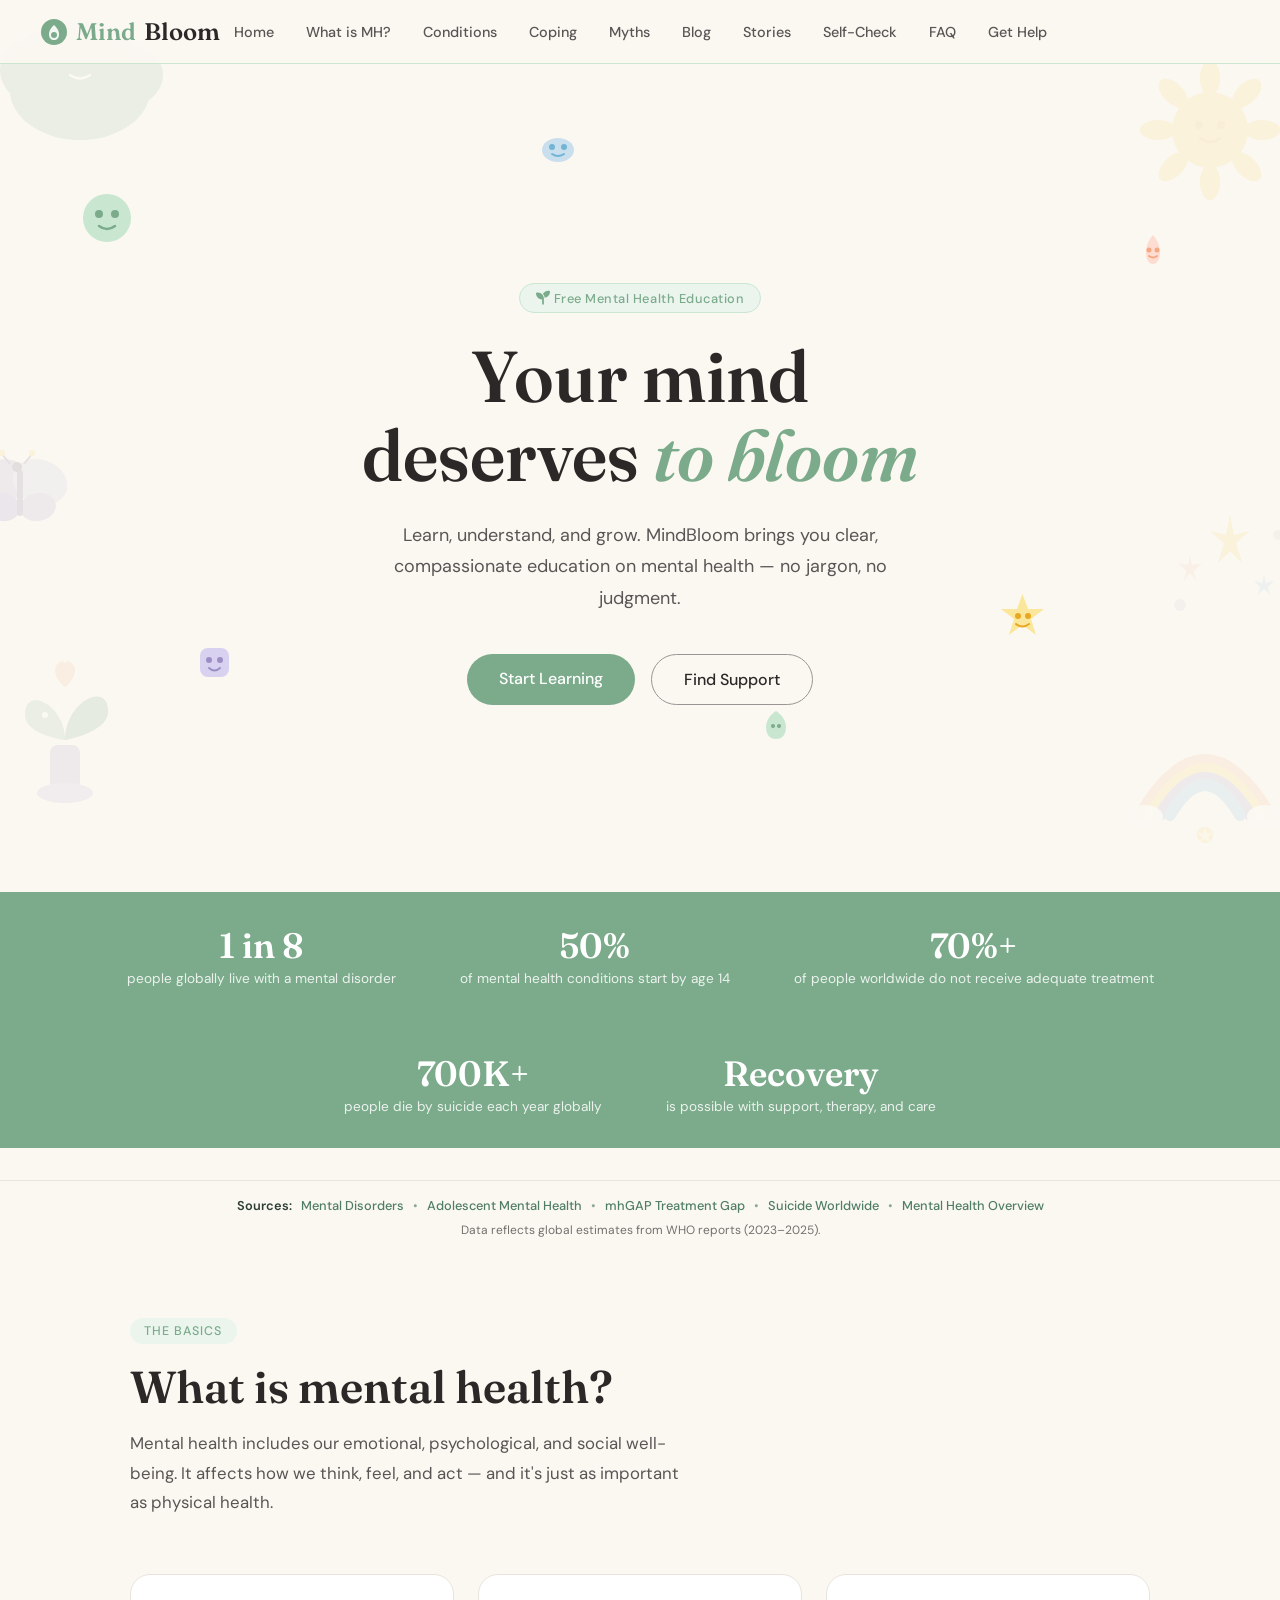
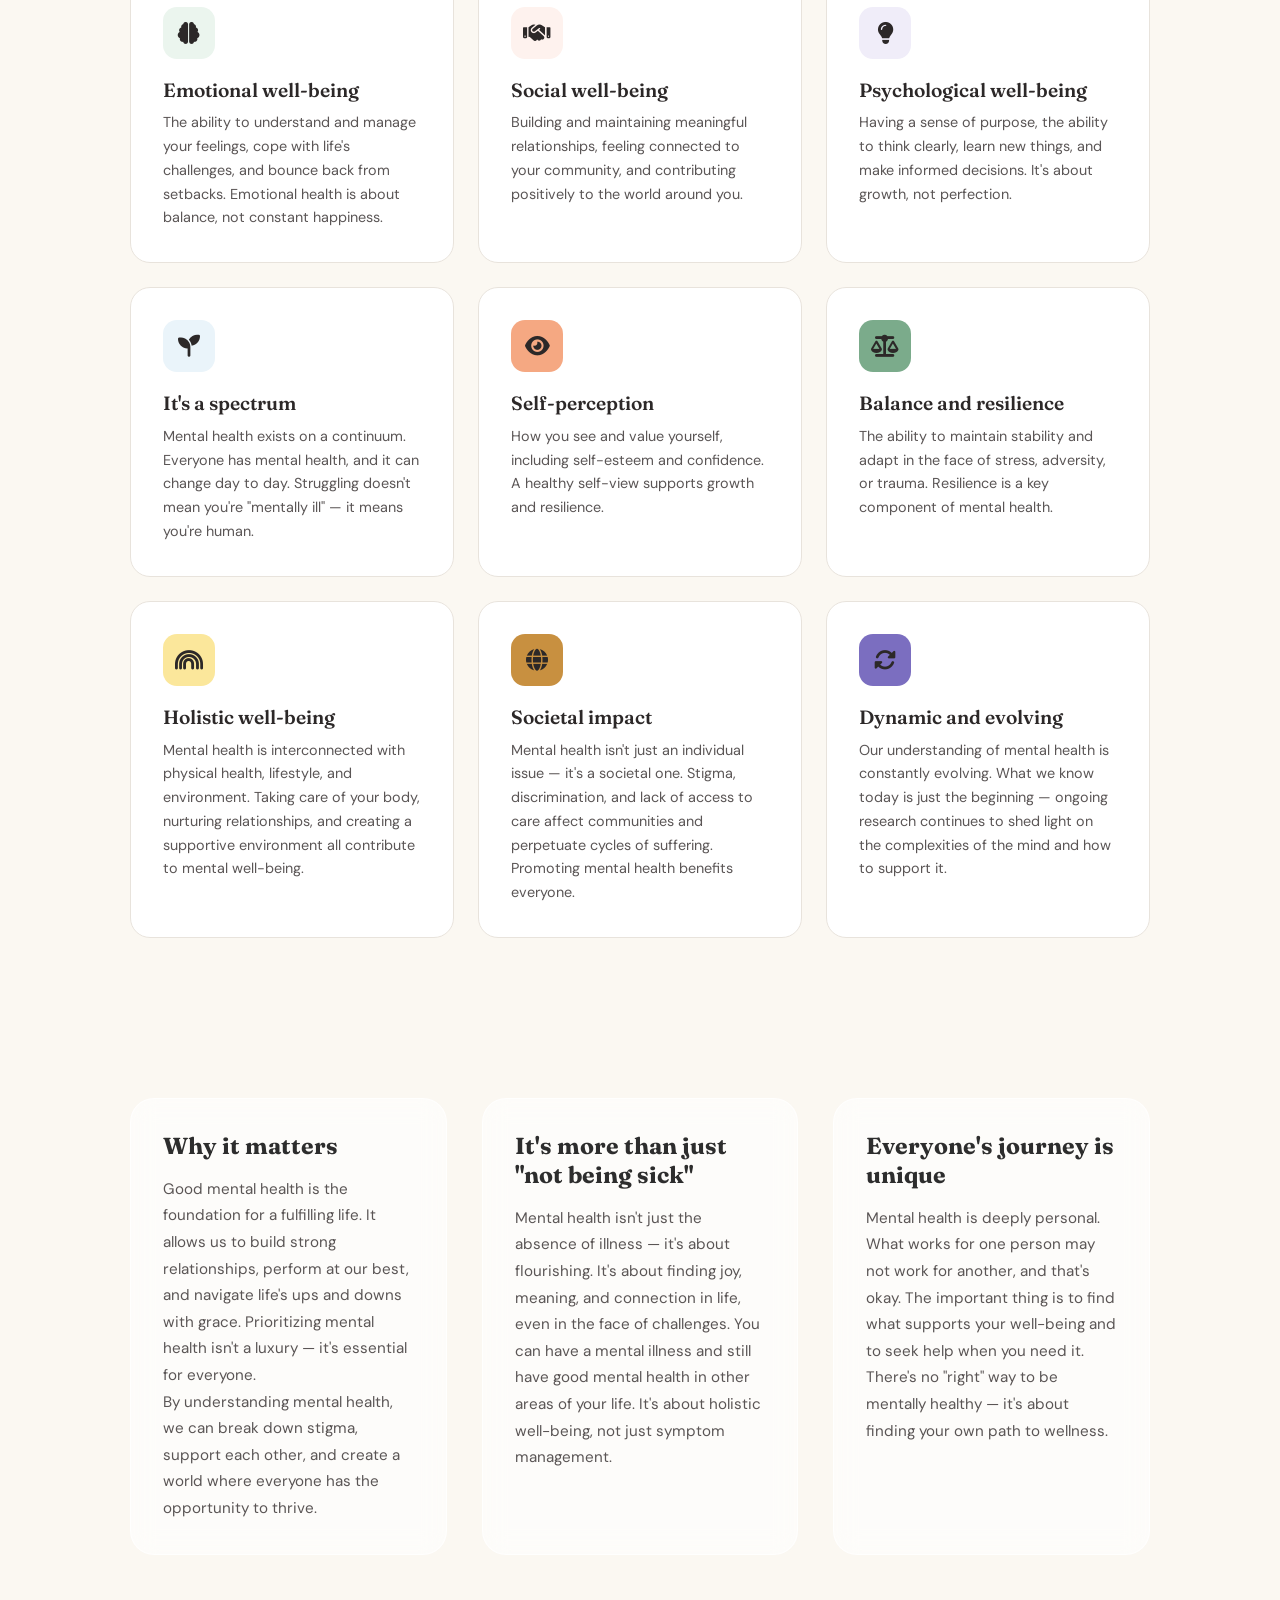
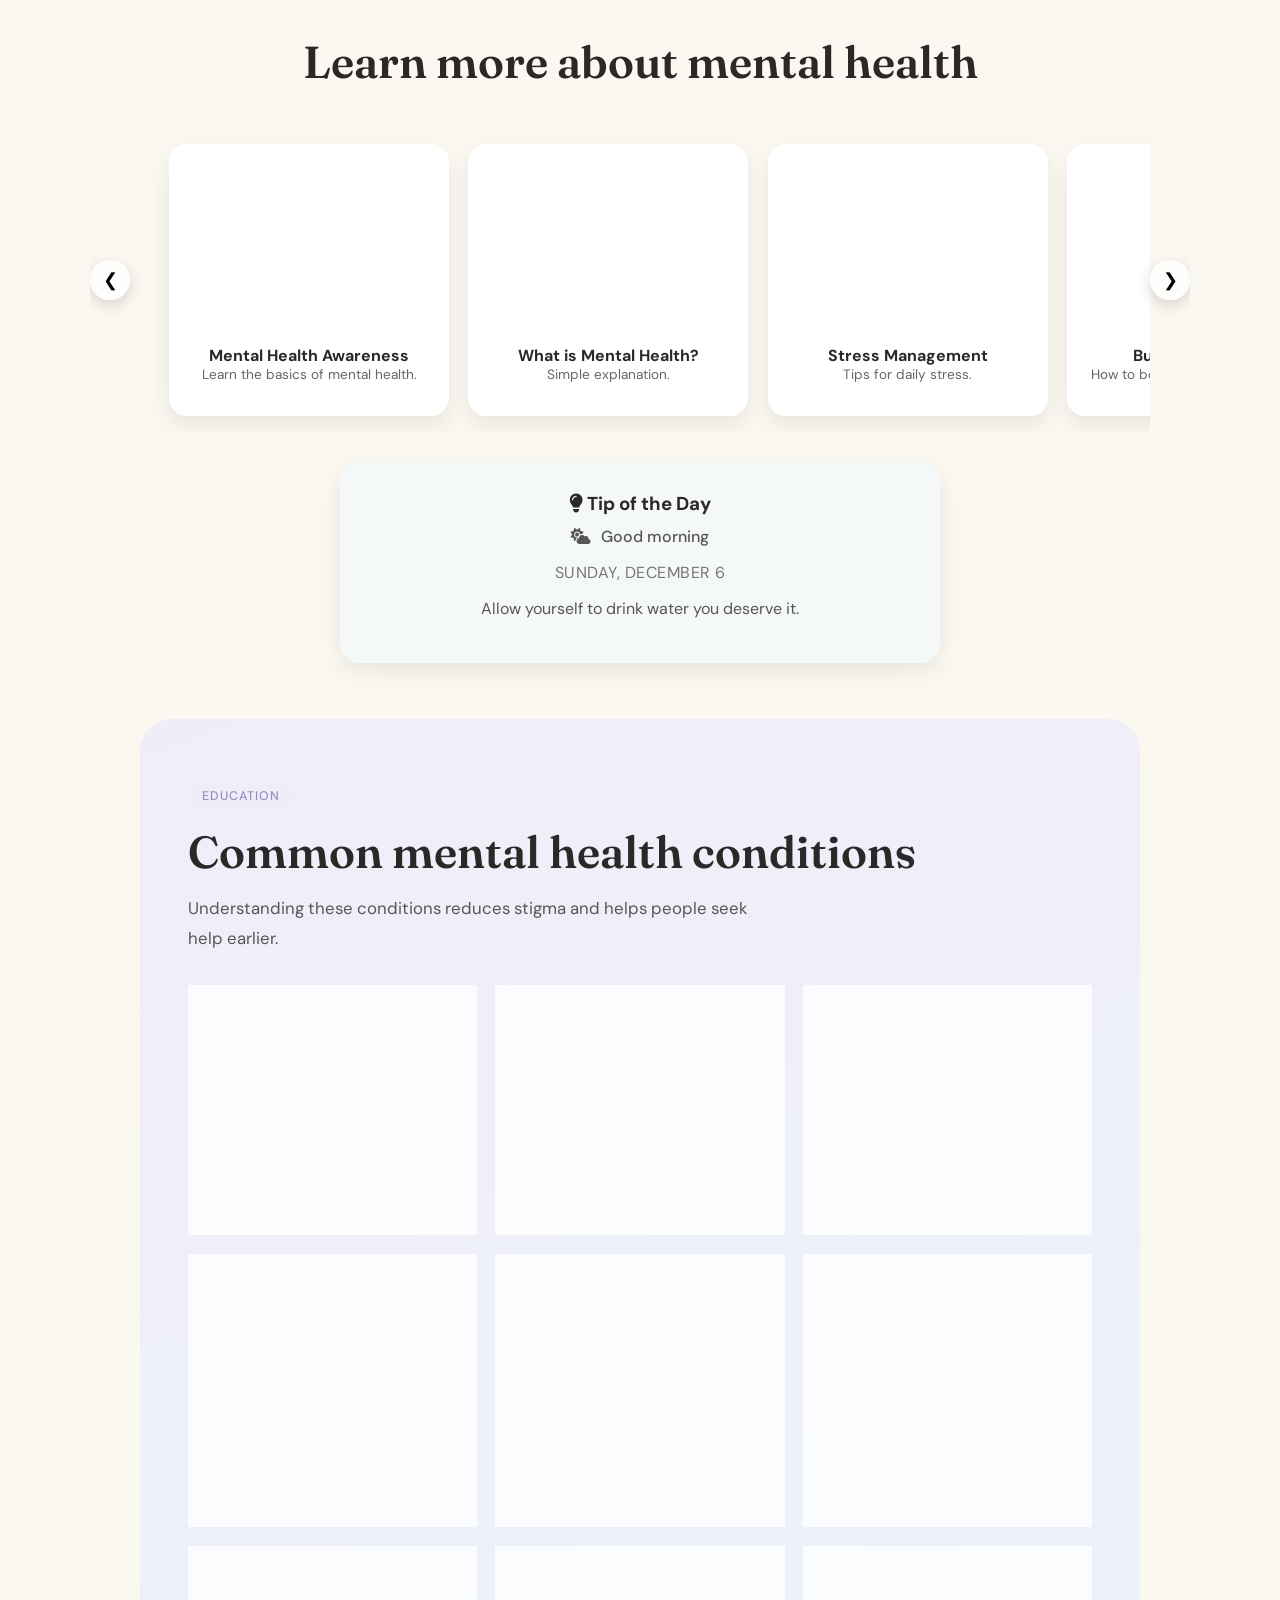
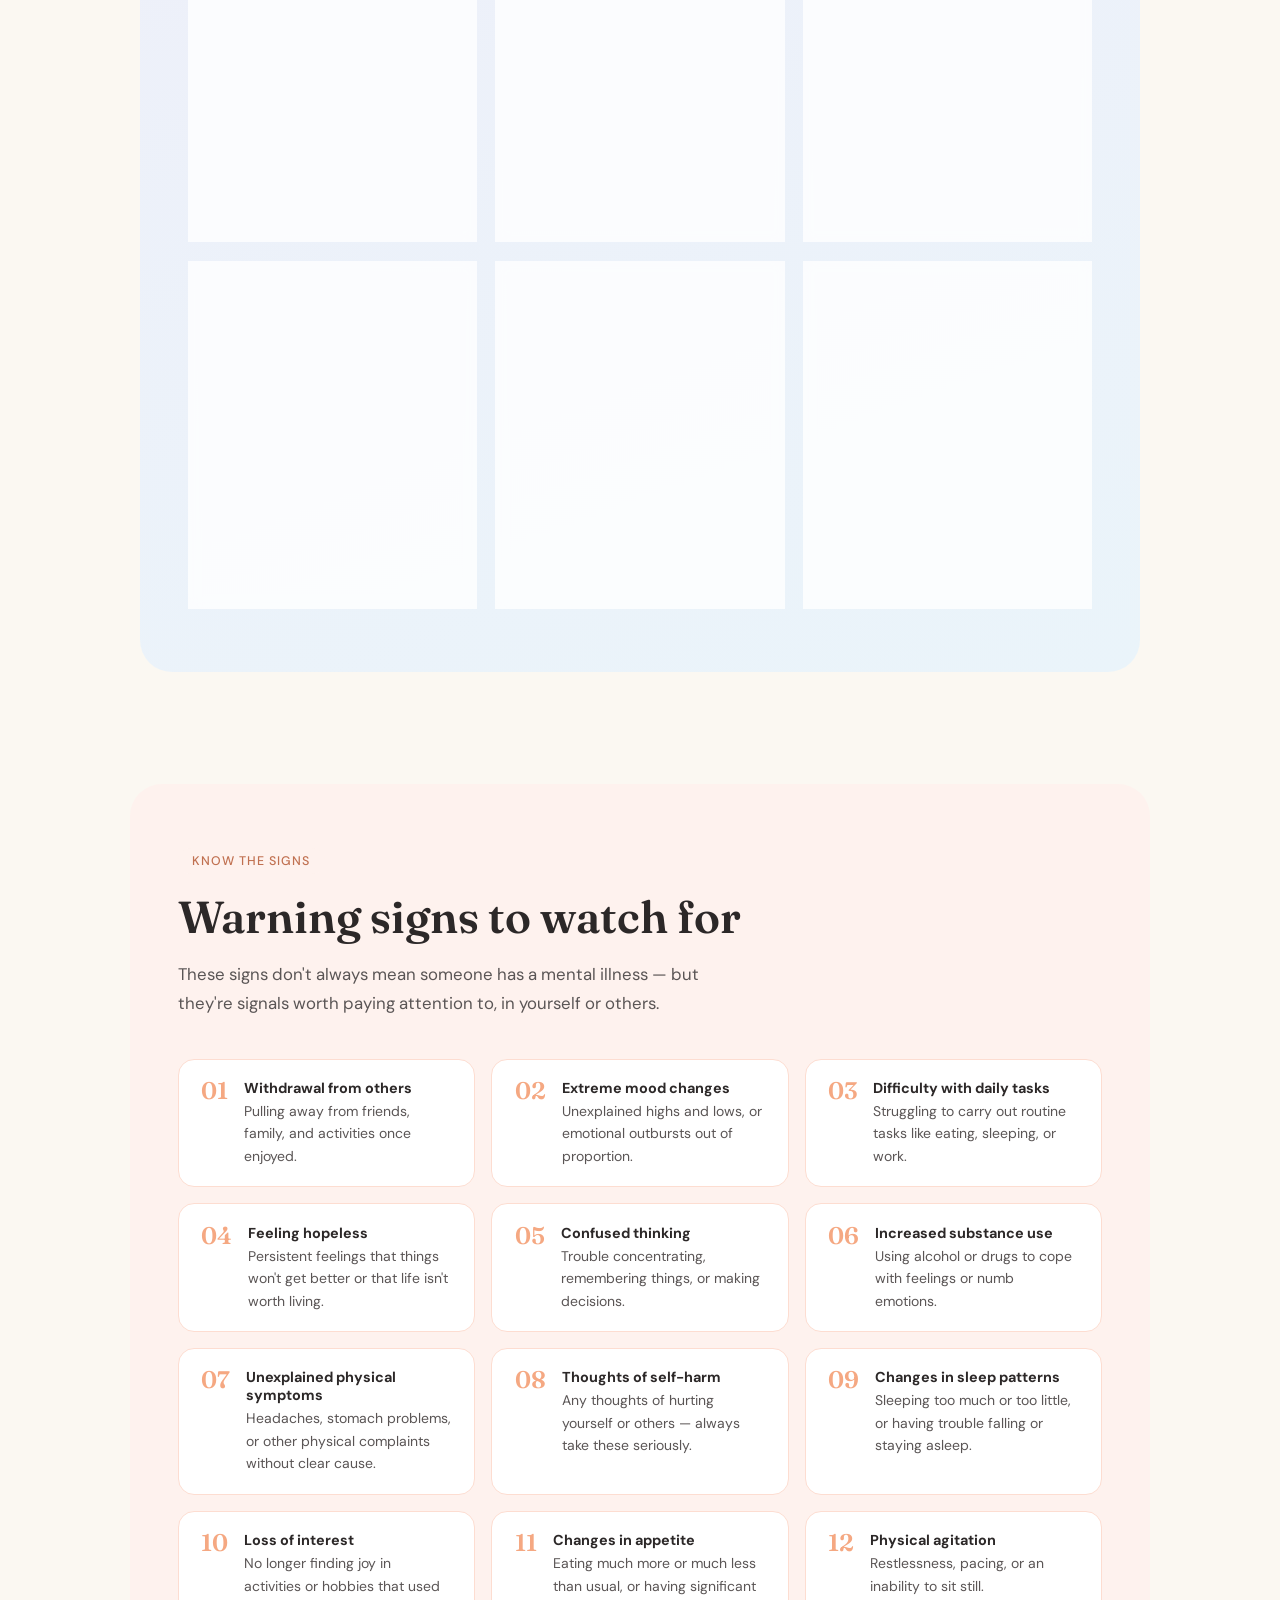
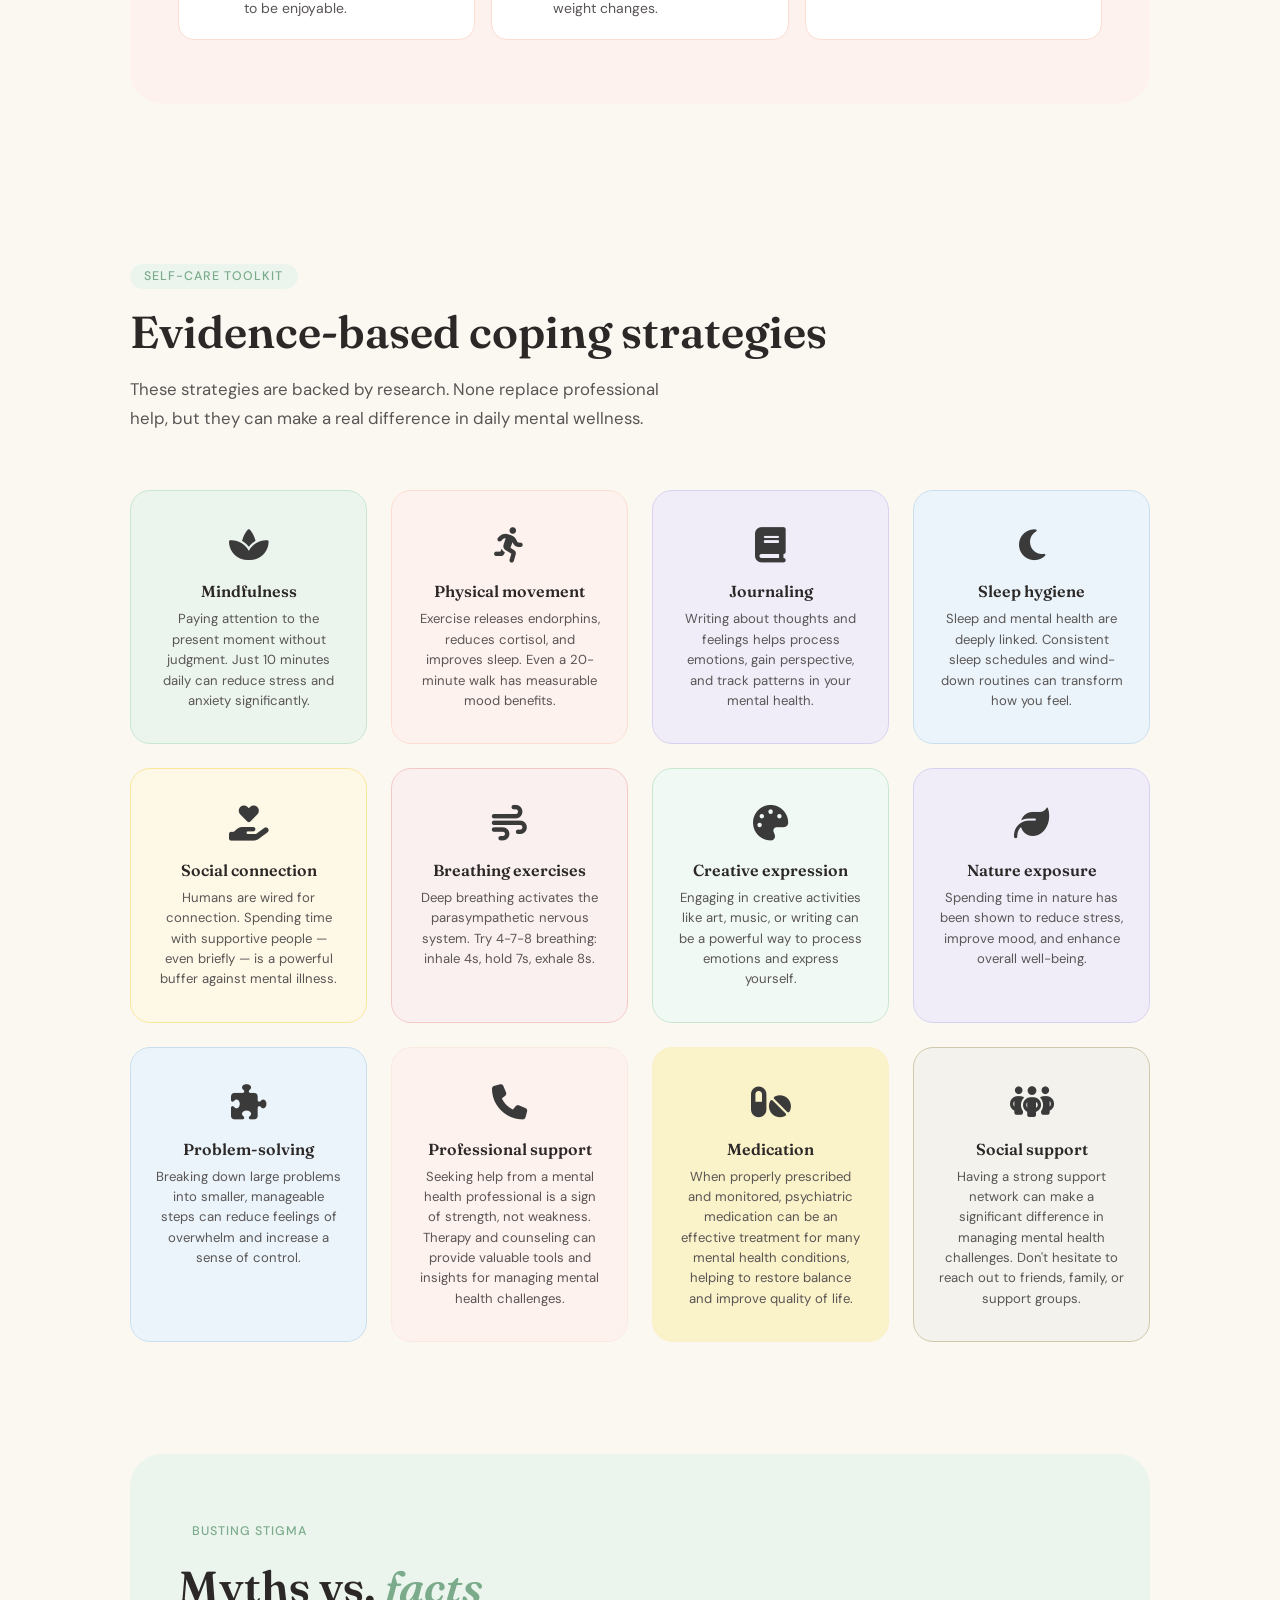
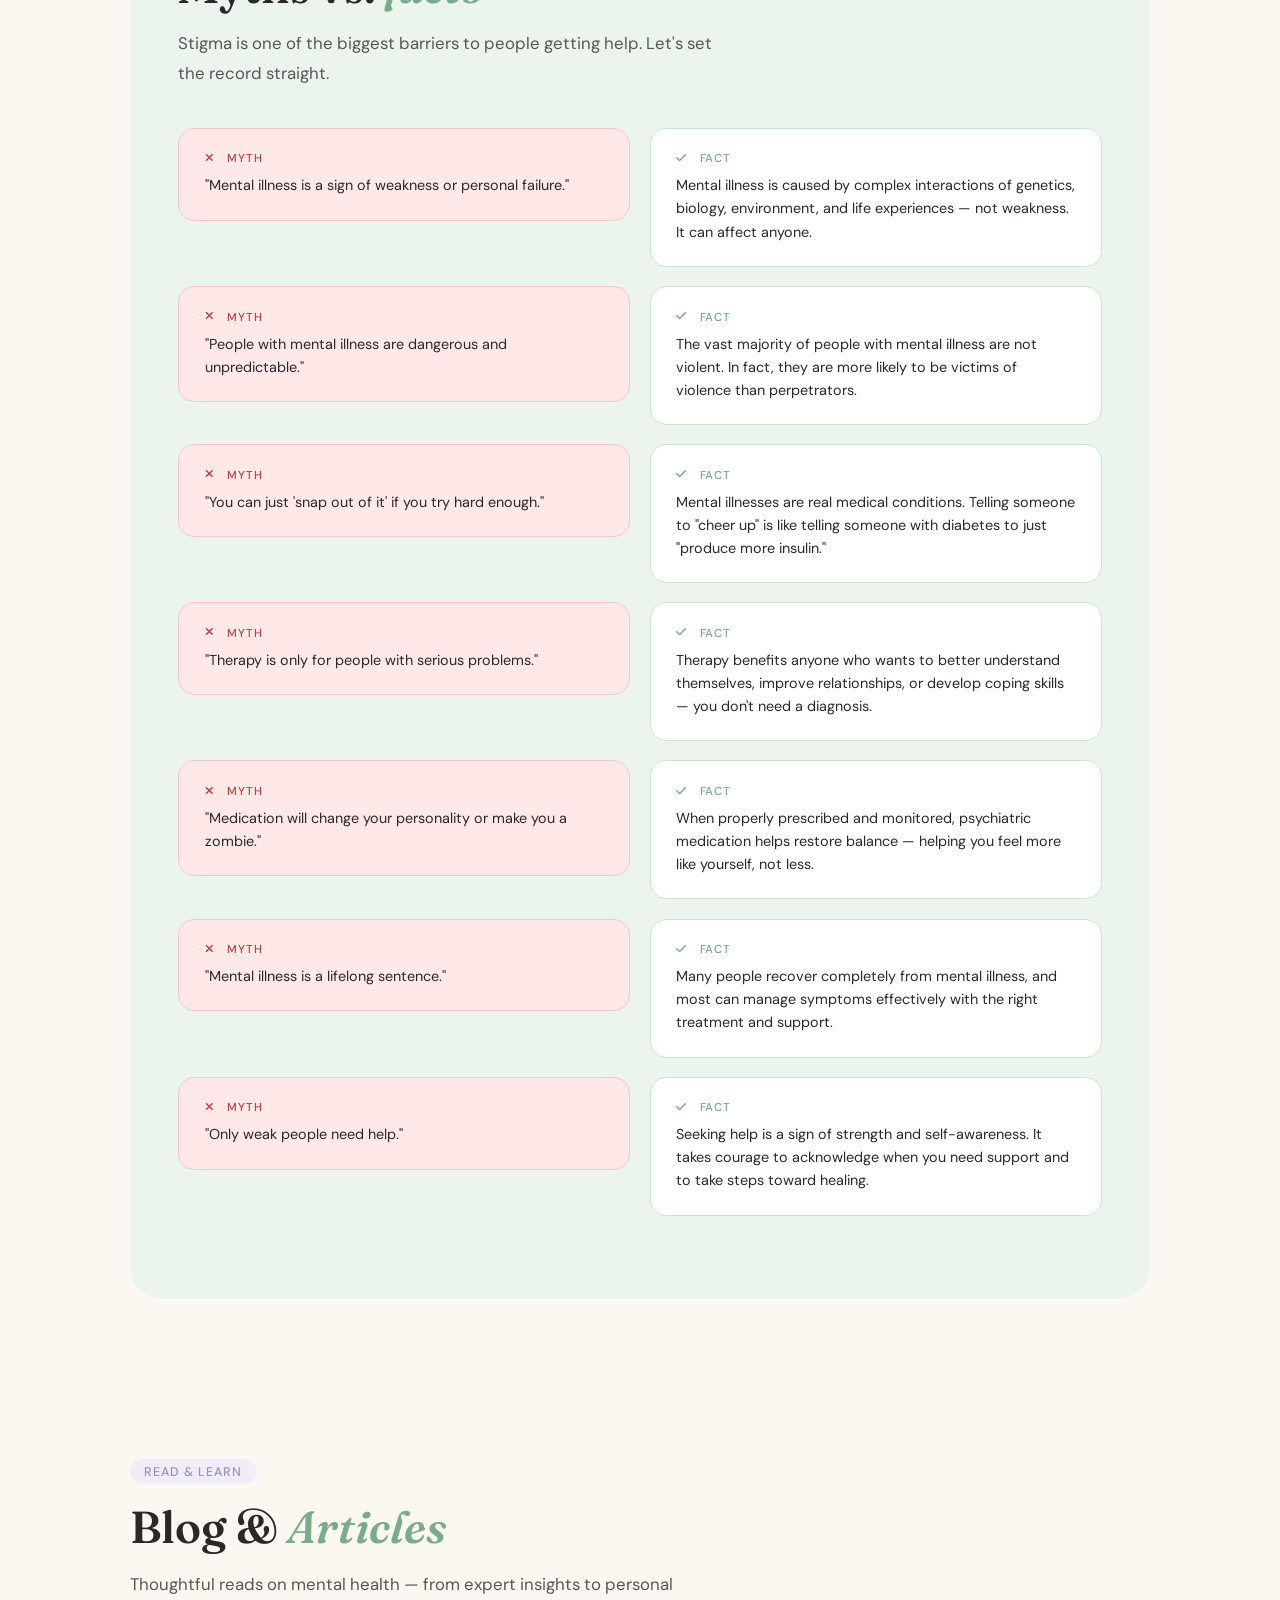
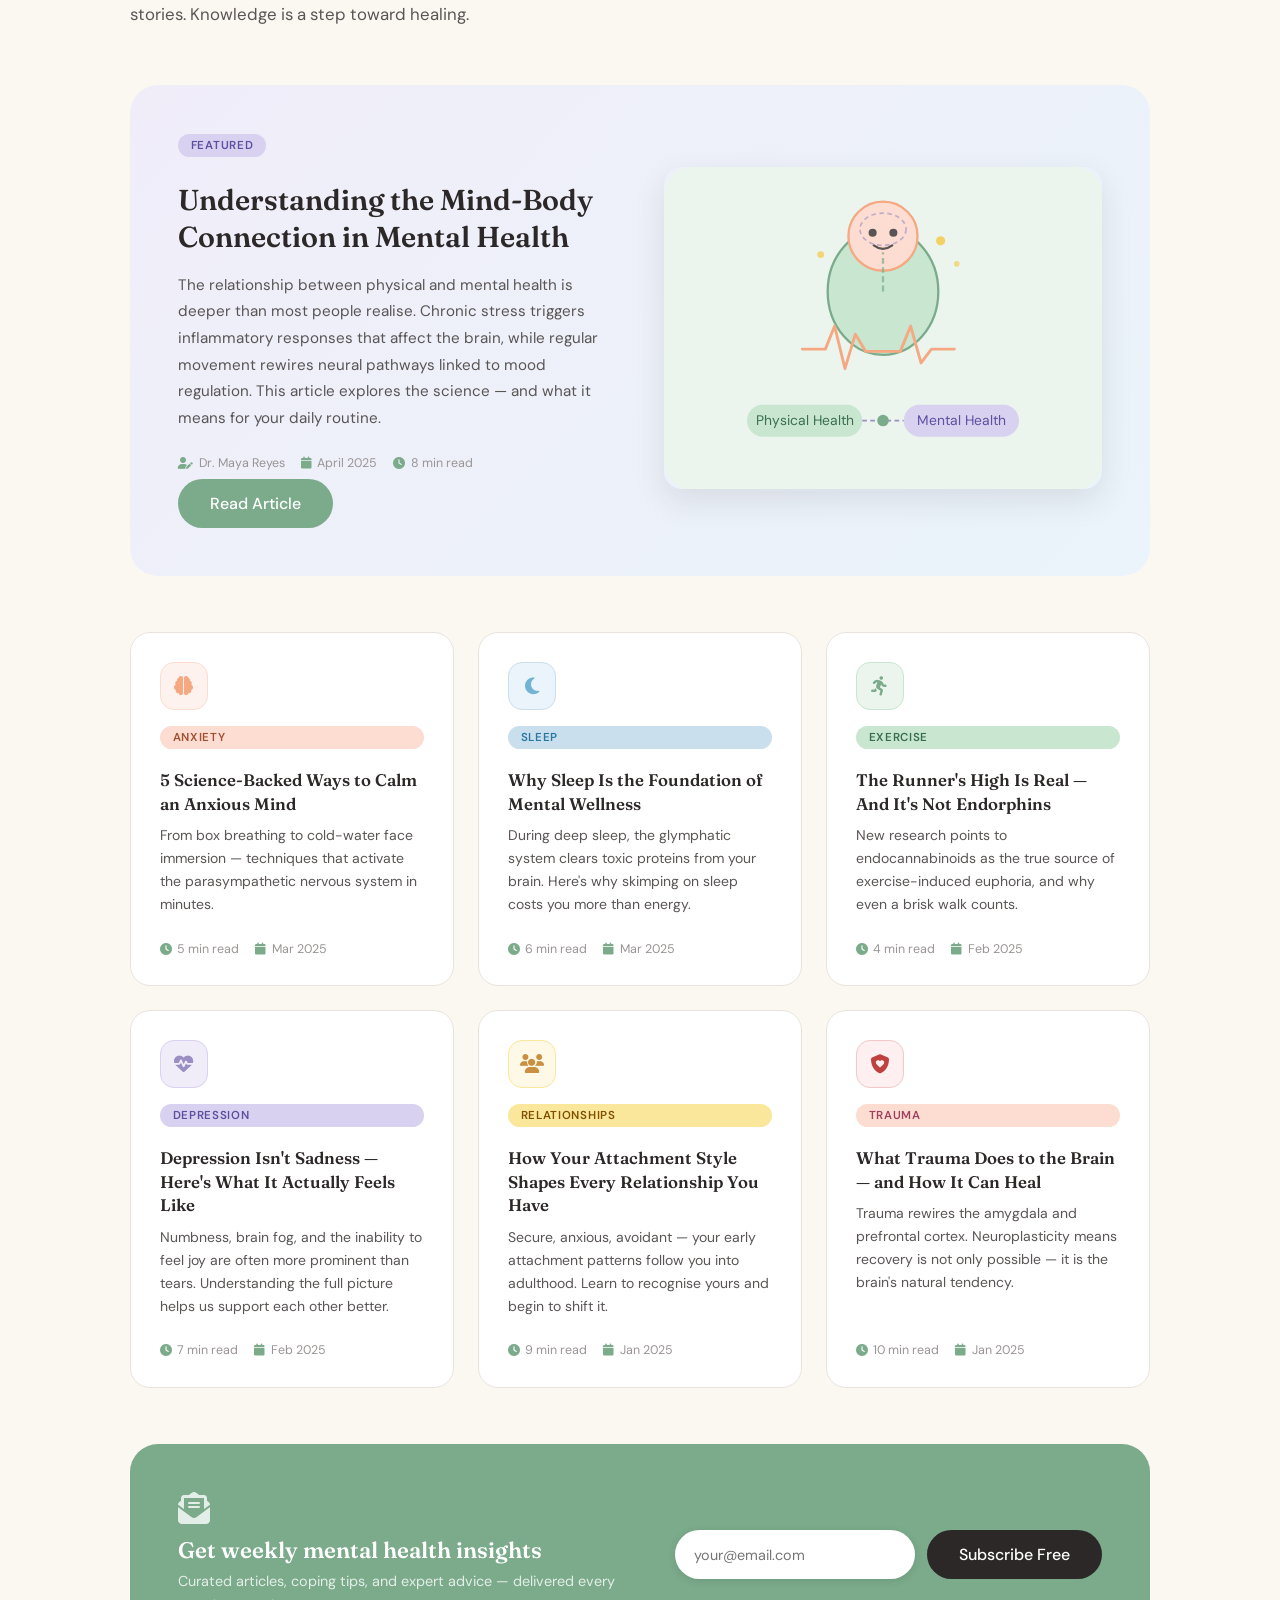
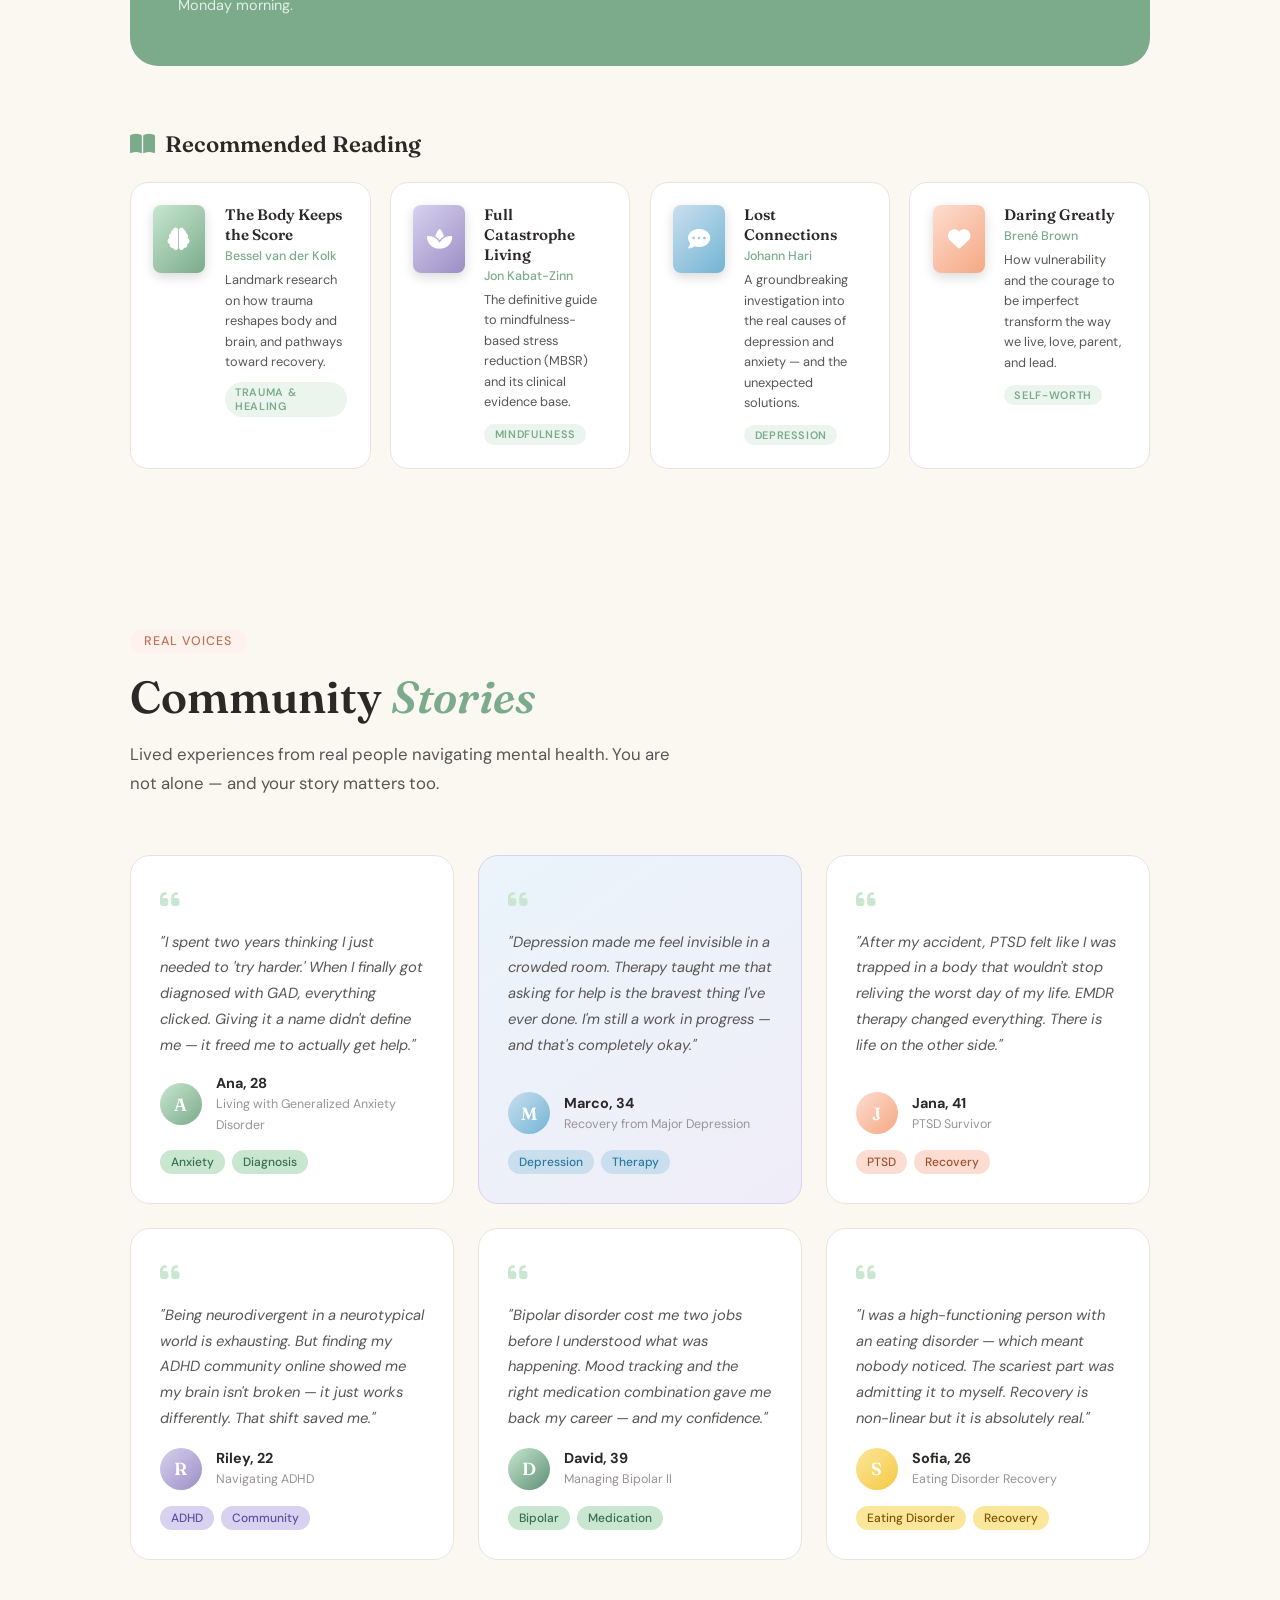
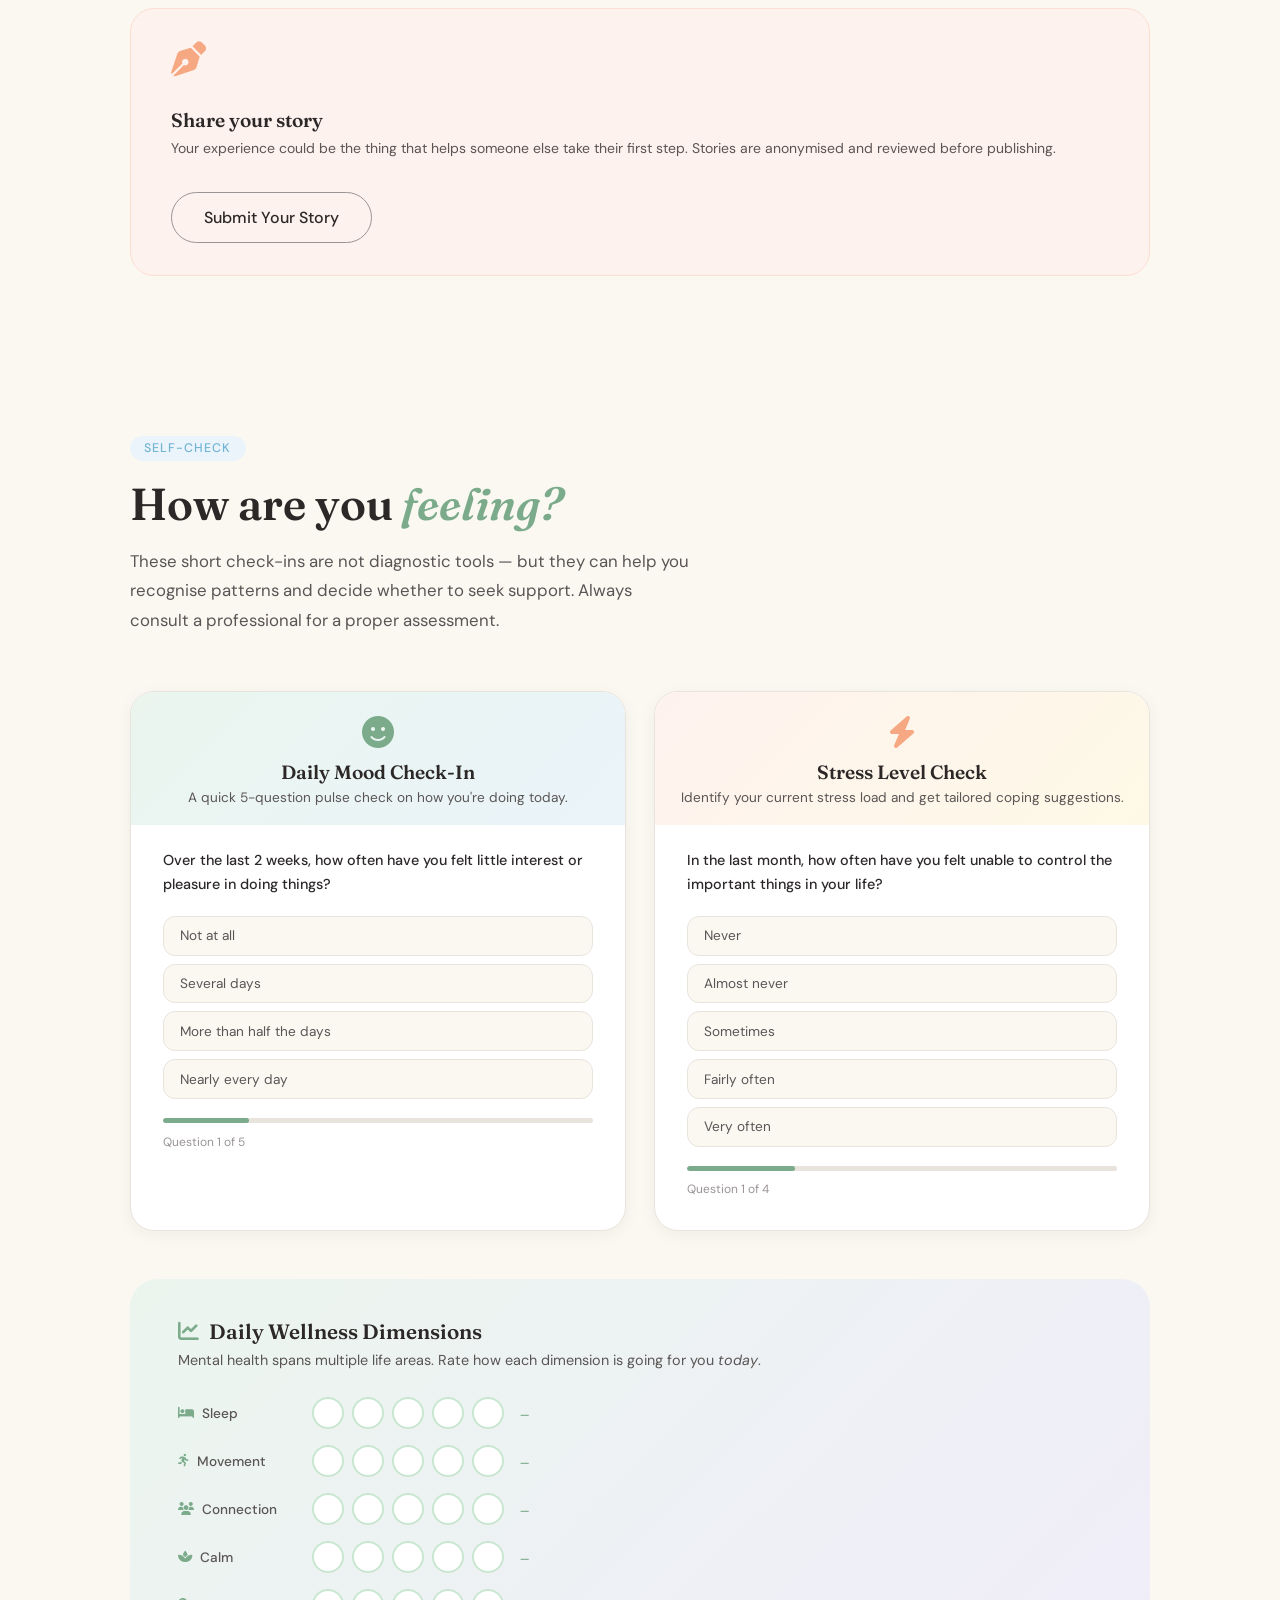
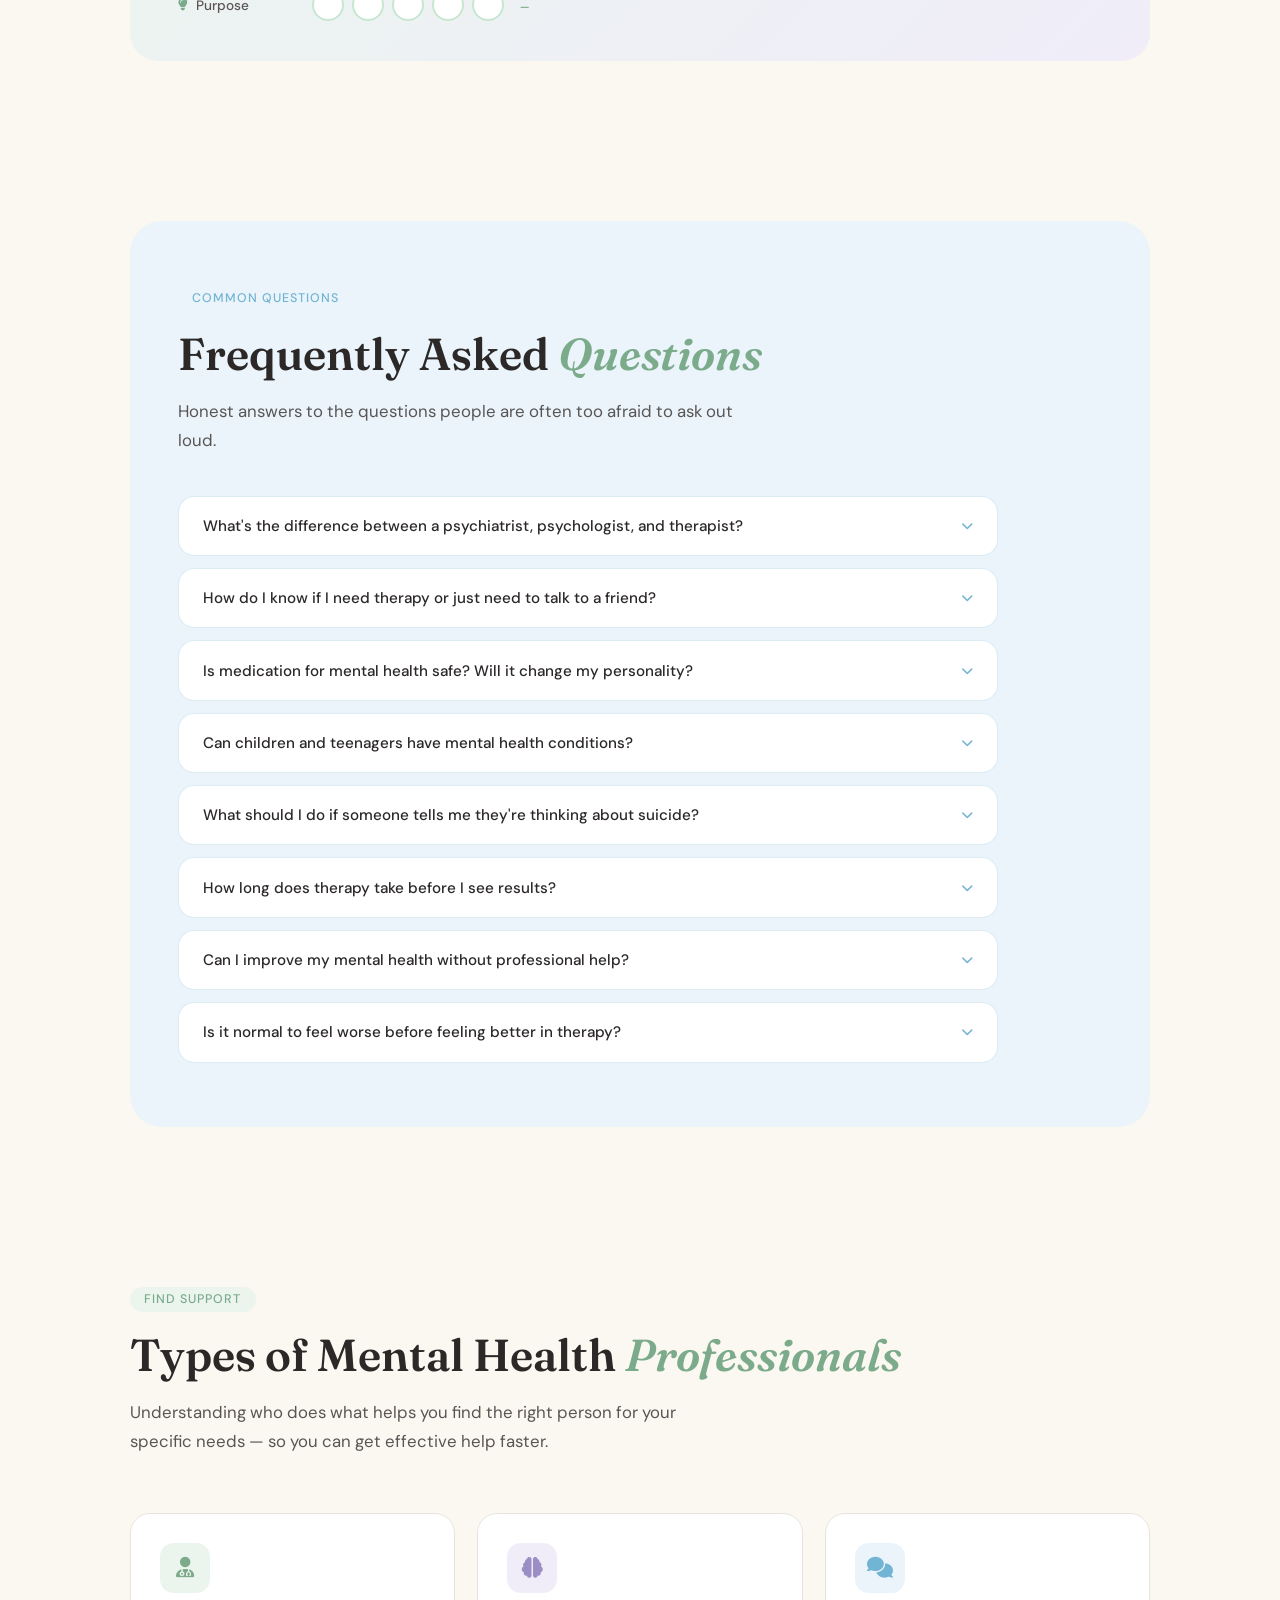
==== commit 0fe2fd1f: "initial commit" ====
--- a/index.html
+++ b/index.html
@@ -1,2466 +1,2467 @@
-<!doctype html>
-<html lang="en">
-  <head>
-    <meta charset="UTF-8" />
-    <meta name="viewport" content="width=device-width, initial-scale=1.0" />
-    <title>MindBloom — Mental Health Education</title>
-    <link
-      href="https://fonts.googleapis.com/css2?family=Fraunces:ital,opsz,wght@0,9..144,300;0,9..144,600;1,9..144,400&family=DM+Sans:wght@300;400;500&display=swap"
-      rel="stylesheet"/>
-    <link rel="stylesheet" href="https://cdnjs.cloudflare.com/ajax/libs/font-awesome/6.5.0/css/all.min.css" />
-    <link rel="stylesheet" href="styles.css" />
-  </head>
-  <body>
-    <!-- ── Floating background mascots ── -->
-    <div class="bg-deco tl">
-      <svg
-        width="200"
-        height="200"
-        viewBox="0 0 200 200"
-        fill="none"
-        xmlns="http://www.w3.org/2000/svg"
-      >
-        <!-- Sleepy cloud mascot -->
-        <ellipse cx="100" cy="120" rx="70" ry="50" fill="#7BAB8B" />
-        <ellipse cx="60" cy="100" rx="40" ry="35" fill="#7BAB8B" />
-        <ellipse cx="145" cy="105" rx="38" ry="32" fill="#7BAB8B" />
-        <ellipse cx="100" cy="90" rx="50" ry="40" fill="#7BAB8B" />
-        <!-- eyes -->
-        <path
-          d="M80 90 Q85 85 90 90"
-          stroke="white"
-          stroke-width="3"
-          stroke-linecap="round"
+  <!doctype html>
+  <html lang="en">
+    <head>
+      <meta charset="UTF-8" />
+      <meta name="viewport" content="width=device-width, initial-scale=1.0" />
+      <title>MindBloom — Mental Health Education</title>
+      <link
+        href="https://fonts.googleapis.com/css2?family=Fraunces:ital,opsz,wght@0,9..144,300;0,9..144,600;1,9..144,400&family=DM+Sans:wght@300;400;500&display=swap"
+        rel="stylesheet"/>
+      <link rel="stylesheet" href="https://cdnjs.cloudflare.com/ajax/libs/font-awesome/6.5.0/css/all.min.css" />
+      <link rel="stylesheet" href="styles.css" />
+    </head>
+    <body>
+      <!-- ── Floating background mascots ── -->
+      <div class="bg-deco tl">
+        <svg
+          width="200"
+          height="200"
+          viewBox="0 0 200 200"
           fill="none"
-        />
-        <path
-          d="M110 90 Q115 85 120 90"
-          stroke="white"
-          stroke-width="3"
-          stroke-linecap="round"
-          fill="none"
-        />
-        <!-- smile -->
-        <path
-          d="M90 105 Q100 112 110 105"
-          stroke="white"
-          stroke-width="2.5"
-          stroke-linecap="round"
-          fill="none"
-        />
-        <!-- zzz -->
-        <text
-          x="148"
-          y="72"
-          fill="#7BAB8B"
-          font-size="16"
-          font-weight="bold"
-          font-family="serif"
-          opacity="0.6"
+          xmlns="http://www.w3.org/2000/svg"
         >
-          z
-        </text>
-        <text
-          x="158"
-          y="58"
-          fill="#7BAB8B"
-          font-size="20"
-          font-weight="bold"
-          font-family="serif"
-          opacity="0.5"
-        >
-          z
-        </text>
-        <text
-          x="170"
-          y="42"
-          fill="#7BAB8B"
-          font-size="24"
-          font-weight="bold"
-          font-family="serif"
-          opacity="0.4"
-        >
-          z
-        </text>
-      </svg>
-    </div>
-
-    <div class="bg-deco tr">
-      <svg
-        width="180"
-        height="180"
-        viewBox="0 0 180 180"
-        fill="none"
-        xmlns="http://www.w3.org/2000/svg"
-      >
-        <!-- Star/sun mascot -->
-        <g transform="translate(90,90)">
-          <circle r="38" fill="#F5C842" />
-          <ellipse
-            cx="0"
-            cy="-52"
-            rx="10"
-            ry="18"
-            fill="#F5C842"
-            transform="rotate(0)"
+          <!-- Sleepy cloud mascot -->
+          <ellipse cx="100" cy="120" rx="70" ry="50" fill="#7BAB8B" />
+          <ellipse cx="60" cy="100" rx="40" ry="35" fill="#7BAB8B" />
+          <ellipse cx="145" cy="105" rx="38" ry="32" fill="#7BAB8B" />
+          <ellipse cx="100" cy="90" rx="50" ry="40" fill="#7BAB8B" />
+          <!-- eyes -->
+          <path
+            d="M80 90 Q85 85 90 90"
+            stroke="white"
+            stroke-width="3"
+            stroke-linecap="round"
+            fill="none"
           />
-          <ellipse
-            cx="0"
-            cy="-52"
-            rx="10"
-            ry="18"
-            fill="#F5C842"
-            transform="rotate(45)"
+          <path
+            d="M110 90 Q115 85 120 90"
+            stroke="white"
+            stroke-width="3"
+            stroke-linecap="round"
+            fill="none"
           />
-          <ellipse
-            cx="0"
-            cy="-52"
-            rx="10"
-            ry="18"
-            fill="#F5C842"
-            transform="rotate(90)"
-          />
-          <ellipse
-            cx="0"
-            cy="-52"
-            rx="10"
-            ry="18"
-            fill="#F5C842"
-            transform="rotate(135)"
-          />
-          <ellipse
-            cx="0"
-            cy="-52"
-            rx="10"
-            ry="18"
-            fill="#F5C842"
-            transform="rotate(180)"
-          />
-          <ellipse
-            cx="0"
-            cy="-52"
-            rx="10"
-            ry="18"
-            fill="#F5C842"
-            transform="rotate(225)"
-          />
-          <ellipse
-            cx="0"
-            cy="-52"
-            rx="10"
-            ry="18"
-            fill="#F5C842"
-            transform="rotate(270)"
-          />
-          <ellipse
-            cx="0"
-            cy="-52"
-            rx="10"
-            ry="18"
-            fill="#F5C842"
-            transform="rotate(315)"
-          />
-          <circle r="32" fill="#F5C842" />
-          <!-- face -->
-          <circle cx="-11" cy="-5" r="4" fill="#E8A820" />
-          <circle cx="11" cy="-5" r="4" fill="#E8A820" />
+          <!-- smile -->
           <path
-            d="M-10 8 Q0 16 10 8"
-            stroke="#E8A820"
+            d="M90 105 Q100 112 110 105"
+            stroke="white"
             stroke-width="2.5"
             stroke-linecap="round"
             fill="none"
           />
-        </g>
-      </svg>
-    </div>
-
-    <div class="bg-deco bl">
-      <svg
-        width="190"
-        height="190"
-        viewBox="0 0 190 190"
-        fill="none"
-        xmlns="http://www.w3.org/2000/svg"
-      >
-        <!-- Heart plant mascot -->
-        <rect x="80" y="120" width="30" height="45" rx="8" fill="#9B8EC4" />
-        <path
-          d="M95 115 C95 80 55 60 55 90 C55 110 95 115 95 115 Z"
-          fill="#7BAB8B"
-        />
-        <path
-          d="M95 115 C95 75 140 55 138 88 C136 108 95 115 95 115 Z"
-          fill="#5D9075"
-        />
-        <!-- pot -->
-        <ellipse cx="95" cy="168" rx="28" ry="10" fill="#B09FD4" />
-        <!-- heart -->
-        <path
-          d="M85 45 C85 38 95 32 95 40 C95 32 105 38 105 45 C105 55 95 62 95 62 C95 62 85 55 85 45Z"
-          fill="#F5A882"
-        />
-        <!-- face on leaf -->
-        <circle cx="75" cy="90" r="3" fill="white" />
-        <circle cx="88" cy="84" r="3" fill="white" />
-      </svg>
-    </div>
-
-    <div class="bg-deco br">
-      <svg
-        width="170"
-        height="170"
-        viewBox="0 0 170 170"
-        fill="none"
-        xmlns="http://www.w3.org/2000/svg"
-      >
-        <!-- Rainbow arc mascot -->
-        <path
-          d="M20 130 Q85 20 150 130"
-          stroke="#F5A882"
-          stroke-width="12"
+          <!-- zzz -->
+          <text
+            x="148"
+            y="72"
+            fill="#7BAB8B"
+            font-size="16"
+            font-weight="bold"
+            font-family="serif"
+            opacity="0.6"
+          >
+            z
+          </text>
+          <text
+            x="158"
+            y="58"
+            fill="#7BAB8B"
+            font-size="20"
+            font-weight="bold"
+            font-family="serif"
+            opacity="0.5"
+          >
+            z
+          </text>
+          <text
+            x="170"
+            y="42"
+            fill="#7BAB8B"
+            font-size="24"
+            font-weight="bold"
+            font-family="serif"
+            opacity="0.4"
+          >
+            z
+          </text>
+        </svg>
+      </div>
+
+      <div class="bg-deco tr">
+        <svg
+          width="180"
+          height="180"
+          viewBox="0 0 180 180"
           fill="none"
-          stroke-linecap="round"
-        />
-        <path
-          d="M30 130 Q85 38 140 130"
-          stroke="#F5C842"
-          stroke-width="12"
+          xmlns="http://www.w3.org/2000/svg"
+        >
+          <!-- Star/sun mascot -->
+          <g transform="translate(90,90)">
+            <circle r="38" fill="#F5C842" />
+            <ellipse
+              cx="0"
+              cy="-52"
+              rx="10"
+              ry="18"
+              fill="#F5C842"
+              transform="rotate(0)"
+            />
+            <ellipse
+              cx="0"
+              cy="-52"
+              rx="10"
+              ry="18"
+              fill="#F5C842"
+              transform="rotate(45)"
+            />
+            <ellipse
+              cx="0"
+              cy="-52"
+              rx="10"
+              ry="18"
+              fill="#F5C842"
+              transform="rotate(90)"
+            />
+            <ellipse
+              cx="0"
+              cy="-52"
+              rx="10"
+              ry="18"
+              fill="#F5C842"
+              transform="rotate(135)"
+            />
+            <ellipse
+              cx="0"
+              cy="-52"
+              rx="10"
+              ry="18"
+              fill="#F5C842"
+              transform="rotate(180)"
+            />
+            <ellipse
+              cx="0"
+              cy="-52"
+              rx="10"
+              ry="18"
+              fill="#F5C842"
+              transform="rotate(225)"
+            />
+            <ellipse
+              cx="0"
+              cy="-52"
+              rx="10"
+              ry="18"
+              fill="#F5C842"
+              transform="rotate(270)"
+            />
+            <ellipse
+              cx="0"
+              cy="-52"
+              rx="10"
+              ry="18"
+              fill="#F5C842"
+              transform="rotate(315)"
+            />
+            <circle r="32" fill="#F5C842" />
+            <!-- face -->
+            <circle cx="-11" cy="-5" r="4" fill="#E8A820" />
+            <circle cx="11" cy="-5" r="4" fill="#E8A820" />
+            <path
+              d="M-10 8 Q0 16 10 8"
+              stroke="#E8A820"
+              stroke-width="2.5"
+              stroke-linecap="round"
+              fill="none"
+            />
+          </g>
+        </svg>
+      </div>
+
+      <div class="bg-deco bl">
+        <svg
+          width="190"
+          height="190"
+          viewBox="0 0 190 190"
           fill="none"
-          stroke-linecap="round"
-        />
-        <path
-          d="M40 130 Q85 56 130 130"
-          stroke="#9B8EC4"
-          stroke-width="12"
+          xmlns="http://www.w3.org/2000/svg"
+        >
+          <!-- Heart plant mascot -->
+          <rect x="80" y="120" width="30" height="45" rx="8" fill="#9B8EC4" />
+          <path
+            d="M95 115 C95 80 55 60 55 90 C55 110 95 115 95 115 Z"
+            fill="#7BAB8B"
+          />
+          <path
+            d="M95 115 C95 75 140 55 138 88 C136 108 95 115 95 115 Z"
+            fill="#5D9075"
+          />
+          <!-- pot -->
+          <ellipse cx="95" cy="168" rx="28" ry="10" fill="#B09FD4" />
+          <!-- heart -->
+          <path
+            d="M85 45 C85 38 95 32 95 40 C95 32 105 38 105 45 C105 55 95 62 95 62 C95 62 85 55 85 45Z"
+            fill="#F5A882"
+          />
+          <!-- face on leaf -->
+          <circle cx="75" cy="90" r="3" fill="white" />
+          <circle cx="88" cy="84" r="3" fill="white" />
+        </svg>
+      </div>
+
+      <div class="bg-deco br">
+        <svg
+          width="170"
+          height="170"
+          viewBox="0 0 170 170"
           fill="none"
-          stroke-linecap="round"
-        />
-        <path
-          d="M50 130 Q85 70 120 130"
-          stroke="#72B4D4"
-          stroke-width="12"
-          fill="none"
-          stroke-linecap="round"
-        />
-        <!-- clouds at ends -->
-        <ellipse cx="25" cy="132" rx="18" ry="12" fill="white" opacity="0.9" />
-        <ellipse cx="145" cy="132" rx="18" ry="12" fill="white" opacity="0.9" />
-        <!-- small star -->
-        <circle cx="85" cy="150" r="8" fill="#F5C842" />
-        <path
-          d="M85 142 L87 148 L93 148 L88 152 L90 158 L85 154 L80 158 L82 152 L77 148 L83 148 Z"
-          fill="white"
-          opacity="0.6"
-        />
-      </svg>
-    </div>
-
-    <div class="bg-deco mid-l">
-      <svg width="120" height="120" viewBox="0 0 120 120" fill="none">
-        <!-- tiny butterfly -->
-        <ellipse
-          cx="40"
-          cy="50"
-          rx="28"
-          ry="22"
-          fill="#9B8EC4"
-          transform="rotate(-20 40 50)"
-        />
-        <ellipse
-          cx="80"
-          cy="50"
-          rx="28"
-          ry="22"
-          fill="#B8AEDE"
-          transform="rotate(20 80 50)"
-        />
-        <ellipse
-          cx="42"
-          cy="75"
-          rx="18"
-          ry="14"
-          fill="#7B6EC0"
-          transform="rotate(10 42 75)"
-        />
-        <ellipse
-          cx="78"
-          cy="75"
-          rx="18"
-          ry="14"
-          fill="#9B8EC4"
-          transform="rotate(-10 78 75)"
-        />
-        <rect x="57" y="38" width="6" height="46" rx="3" fill="#5A4A80" />
-        <circle cx="57" cy="35" r="5" fill="#3D3060" />
-        <line
-          x1="50"
-          y1="32"
-          x2="42"
-          y2="22"
-          stroke="#5A4A80"
-          stroke-width="2"
-        />
-        <line
-          x1="64"
-          y1="32"
-          x2="72"
-          y2="22"
-          stroke="#5A4A80"
-          stroke-width="2"
-        />
-        <circle cx="42" cy="21" r="3" fill="#F5C842" />
-        <circle cx="72" cy="21" r="3" fill="#F5C842" />
-      </svg>
-    </div>
-
-    <div class="bg-deco mid-r">
-      <svg width="140" height="140" viewBox="0 0 140 140" fill="none">
-        <!-- sparkle cluster -->
-        <path
-          d="M70 20 L74 40 L90 36 L76 48 L82 68 L70 56 L58 68 L64 48 L50 36 L66 40 Z"
-          fill="#F5C842"
-        />
-        <path
-          d="M30 60 L32 70 L42 68 L34 76 L36 86 L30 78 L24 86 L26 76 L18 68 L28 70 Z"
-          fill="#F5A882"
-          opacity="0.7"
-        />
-        <path
-          d="M104 80 L106 88 L114 86 L108 92 L110 100 L104 94 L98 100 L100 92 L94 86 L102 88 Z"
-          fill="#72B4D4"
-          opacity="0.7"
-        />
-        <circle cx="20" cy="110" r="6" fill="#9B8EC4" opacity="0.5" />
-        <circle cx="118" cy="40" r="5" fill="#7BAB8B" opacity="0.5" />
-      </svg>
-    </div>
-
-    <!-- ── Nav ── -->
-    <nav>
-      <div class="nav-logo">
-        <svg width="28" height="28" viewBox="0 0 28 28" fill="none">
-          <circle cx="14" cy="14" r="13" fill="#7BAB8B" />
+          xmlns="http://www.w3.org/2000/svg"
+        >
+          <!-- Rainbow arc mascot -->
           <path
-            d="M14 7 C14 7 9 11 9 16 C9 20 11 22 14 22 C17 22 19 20 19 16 C19 11 14 7 14 7Z"
+            d="M20 130 Q85 20 150 130"
+            stroke="#F5A882"
+            stroke-width="12"
+            fill="none"
+            stroke-linecap="round"
+          />
+          <path
+            d="M30 130 Q85 38 140 130"
+            stroke="#F5C842"
+            stroke-width="12"
+            fill="none"
+            stroke-linecap="round"
+          />
+          <path
+            d="M40 130 Q85 56 130 130"
+            stroke="#9B8EC4"
+            stroke-width="12"
+            fill="none"
+            stroke-linecap="round"
+          />
+          <path
+            d="M50 130 Q85 70 120 130"
+            stroke="#72B4D4"
+            stroke-width="12"
+            fill="none"
+            stroke-linecap="round"
+          />
+          <!-- clouds at ends -->
+          <ellipse cx="25" cy="132" rx="18" ry="12" fill="white" opacity="0.9" />
+          <ellipse cx="145" cy="132" rx="18" ry="12" fill="white" opacity="0.9" />
+          <!-- small star -->
+          <circle cx="85" cy="150" r="8" fill="#F5C842" />
+          <path
+            d="M85 142 L87 148 L93 148 L88 152 L90 158 L85 154 L80 158 L82 152 L77 148 L83 148 Z"
             fill="white"
-            opacity="0.9"
-          />
-          <circle cx="14" cy="17" r="3" fill="#7BAB8B" />
-        </svg>
-        Mind<span>Bloom</span>
-      </div>
-      <div class="nav-links">
-        <a href="#what">What is MH?</a>
-        <a href="#conditions">Conditions</a>
-        <a href="#cope">Coping</a>
-        <a href="#myths">Myths</a>
-        <a href="#blog">Blog</a>
-        <a href="#stories">Stories</a>
-        <a href="#quiz">Self-Check</a>
-        <a href="#faq">FAQ</a>
-        <a href="#help">Get Help</a>
-      </div>
-    </nav>
-
-    <!-- ── Hero ── -->
-    <div class="hero">
-      <div class="hero-floaties">
-        <svg
-          class="floatie"
-          style="left: 6%; top: 15%"
-          width="60"
-          height="60"
-          viewBox="0 0 60 60"
-          fill="none"
-        >
-          <circle cx="30" cy="30" r="24" fill="#C8E6D0" />
-          <circle cx="22" cy="26" r="4" fill="#7BAB8B" />
-          <circle cx="38" cy="26" r="4" fill="#7BAB8B" />
-          <path
-            d="M22 38 Q30 44 38 38"
-            stroke="#7BAB8B"
-            stroke-width="2.5"
-            stroke-linecap="round"
-            fill="none"
+            opacity="0.6"
           />
         </svg>
-        <svg
-          class="floatie"
-          style="right: 8%; top: 20%"
-          width="50"
-          height="50"
-          viewBox="0 0 50 50"
-          fill="none"
-        >
-          <path
-            d="M25 5 C25 5 18 12 18 22 C18 30 21 34 25 34 C29 34 32 30 32 22 C32 12 25 5 25 5Z"
-            fill="#FDDDD1"
+      </div>
+
+      <div class="bg-deco mid-l">
+        <svg width="120" height="120" viewBox="0 0 120 120" fill="none">
+          <!-- tiny butterfly -->
+          <ellipse
+            cx="40"
+            cy="50"
+            rx="28"
+            ry="22"
+            fill="#9B8EC4"
+            transform="rotate(-20 40 50)"
           />
-          <circle cx="21" cy="20" r="2.5" fill="#F5A882" />
-          <circle cx="29" cy="20" r="2.5" fill="#F5A882" />
-          <path
-            d="M21 26 Q25 29 29 26"
-            stroke="#F5A882"
+          <ellipse
+            cx="80"
+            cy="50"
+            rx="28"
+            ry="22"
+            fill="#B8AEDE"
+            transform="rotate(20 80 50)"
+          />
+          <ellipse
+            cx="42"
+            cy="75"
+            rx="18"
+            ry="14"
+            fill="#7B6EC0"
+            transform="rotate(10 42 75)"
+          />
+          <ellipse
+            cx="78"
+            cy="75"
+            rx="18"
+            ry="14"
+            fill="#9B8EC4"
+            transform="rotate(-10 78 75)"
+          />
+          <rect x="57" y="38" width="6" height="46" rx="3" fill="#5A4A80" />
+          <circle cx="57" cy="35" r="5" fill="#3D3060" />
+          <line
+            x1="50"
+            y1="32"
+            x2="42"
+            y2="22"
+            stroke="#5A4A80"
             stroke-width="2"
-            stroke-linecap="round"
-            fill="none"
           />
-        </svg>
-        <svg
-          class="floatie"
-          style="left: 15%; bottom: 25%"
-          width="45"
-          height="45"
-          viewBox="0 0 45 45"
-          fill="none"
-        >
-          <rect x="8" y="8" width="29" height="29" rx="8" fill="#D8D1EF" />
-          <circle cx="17" cy="20" r="3" fill="#9B8EC4" />
-          <circle cx="28" cy="20" r="3" fill="#9B8EC4" />
-          <path
-            d="M17 28 Q22.5 33 28 28"
-            stroke="#9B8EC4"
+          <line
+            x1="64"
+            y1="32"
+            x2="72"
+            y2="22"
+            stroke="#5A4A80"
             stroke-width="2"
-            stroke-linecap="round"
-            fill="none"
           />
-        </svg>
-        <svg
-          class="floatie"
-          style="right: 18%; bottom: 30%"
-          width="55"
-          height="55"
-          viewBox="0 0 55 55"
-          fill="none"
-        >
-          <polygon
-            points="27.5,5 33,20 49,20 36,30 41,46 27.5,36 14,46 19,30 6,20 22,20"
-            fill="#FBE79B"
-          />
-          <circle cx="23" cy="27" r="3" fill="#E8A820" />
-          <circle cx="33" cy="27" r="3" fill="#E8A820" />
-          <path
-            d="M21 35 Q27.5 40 34 35"
-            stroke="#E8A820"
-            stroke-width="2"
-            stroke-linecap="round"
-            fill="none"
-          />
-        </svg>
-        <svg
-          class="floatie"
-          style="left: 42%; top: 8%"
-          width="40"
-          height="40"
-          viewBox="0 0 40 40"
-          fill="none"
-        >
-          <ellipse cx="20" cy="20" rx="16" ry="12" fill="#CADFEE" />
-          <circle cx="14" cy="17" r="3" fill="#72B4D4" />
-          <circle cx="26" cy="17" r="3" fill="#72B4D4" />
-          <path
-            d="M14 24 Q20 28 26 24"
-            stroke="#72B4D4"
-            stroke-width="2"
-            stroke-linecap="round"
-            fill="none"
-          />
-        </svg>
-        <svg
-          class="floatie"
-          style="right: 38%; bottom: 18%"
-          width="36"
-          height="36"
-          viewBox="0 0 36 36"
-          fill="none"
-        >
-          <path
-            d="M18 4 C18 4 8 10 8 20 C8 28 12 32 18 32 C24 32 28 28 28 20 C28 10 18 4 18 4Z"
-            fill="#C8E6D0"
-          />
-          <circle cx="15" cy="19" r="2" fill="#7BAB8B" />
-          <circle cx="21" cy="19" r="2" fill="#7BAB8B" />
+          <circle cx="42" cy="21" r="3" fill="#F5C842" />
+          <circle cx="72" cy="21" r="3" fill="#F5C842" />
         </svg>
       </div>
 
-      <div class="hero-content reveal">
-        <div class="hero-badge">  <i class="fa-solid fa-seedling"></i> Free Mental Health Education</div>
-        <h1>Your mind<br />deserves <em>to bloom</em></h1>
-        <p>
-          Learn, understand, and grow. MindBloom brings you clear, compassionate
-          education on mental health — no jargon, no judgment.
-        </p>
-        <div class="hero-btns">
-          <a href="#what" class="btn-primary">Start Learning</a>
-          <a href="#help" class="btn-outline">Find Support</a>
-        </div>
+      <div class="bg-deco mid-r">
+        <svg width="140" height="140" viewBox="0 0 140 140" fill="none">
+          <!-- sparkle cluster -->
+          <path
+            d="M70 20 L74 40 L90 36 L76 48 L82 68 L70 56 L58 68 L64 48 L50 36 L66 40 Z"
+            fill="#F5C842"
+          />
+          <path
+            d="M30 60 L32 70 L42 68 L34 76 L36 86 L30 78 L24 86 L26 76 L18 68 L28 70 Z"
+            fill="#F5A882"
+            opacity="0.7"
+          />
+          <path
+            d="M104 80 L106 88 L114 86 L108 92 L110 100 L104 94 L98 100 L100 92 L94 86 L102 88 Z"
+            fill="#72B4D4"
+            opacity="0.7"
+          />
+          <circle cx="20" cy="110" r="6" fill="#9B8EC4" opacity="0.5" />
+          <circle cx="118" cy="40" r="5" fill="#7BAB8B" opacity="0.5" />
+        </svg>
+      </div>
+
+      <!-- ── Nav ── -->
+      <nav>
+        <div class="nav-logo">
+          <svg width="28" height="28" viewBox="0 0 28 28" fill="none">
+            <circle cx="14" cy="14" r="13" fill="#7BAB8B" />
+            <path
+              d="M14 7 C14 7 9 11 9 16 C9 20 11 22 14 22 C17 22 19 20 19 16 C19 11 14 7 14 7Z"
+              fill="white"
+              opacity="0.9"
+            />
+            <circle cx="14" cy="17" r="3" fill="#7BAB8B" />
+          </svg>
+          Mind<span>Bloom</span>
+        </div>
+        
+        <!-- ===== NAVIGATION ===== -->
+        <div class="nav-links">
+          <a href="#home">Home</a>
+          <a href="#what">What is MH?</a>
+          <a href="#conditions">Conditions</a>
+          <a href="#cope">Coping</a>
+          <a href="#myths">Myths</a>
+          <a href="#blog">Blog</a>
+          <a href="#stories">Stories</a>
+          <a href="#quiz">Self-Check</a>
+          <a href="#faq">FAQ</a>
+          <a href="#help">Get Help</a>
+        </div>
+      </nav>
+
+      <!-- ── Hero ── -->
+      <div class="hero" id="home">
+        <div class="hero-floaties">
+          <svg
+            class="floatie"
+            style="left: 6%; top: 15%"
+            width="60"
+            height="60"
+            viewBox="0 0 60 60"
+            fill="none"
+          >
+            <circle cx="30" cy="30" r="24" fill="#C8E6D0" />
+            <circle cx="22" cy="26" r="4" fill="#7BAB8B" />
+            <circle cx="38" cy="26" r="4" fill="#7BAB8B" />
+            <path
+              d="M22 38 Q30 44 38 38"
+              stroke="#7BAB8B"
+              stroke-width="2.5"
+              stroke-linecap="round"
+              fill="none"
+            />
+          </svg>
+          <svg
+            class="floatie"
+            style="right: 8%; top: 20%"
+            width="50"
+            height="50"
+            viewBox="0 0 50 50"
+            fill="none"
+          >
+            <path
+              d="M25 5 C25 5 18 12 18 22 C18 30 21 34 25 34 C29 34 32 30 32 22 C32 12 25 5 25 5Z"
+              fill="#FDDDD1"
+            />
+            <circle cx="21" cy="20" r="2.5" fill="#F5A882" />
+            <circle cx="29" cy="20" r="2.5" fill="#F5A882" />
+            <path
+              d="M21 26 Q25 29 29 26"
+              stroke="#F5A882"
+              stroke-width="2"
+              stroke-linecap="round"
+              fill="none"
+            />
+          </svg>
+          <svg
+            class="floatie"
+            style="left: 15%; bottom: 25%"
+            width="45"
+            height="45"
+            viewBox="0 0 45 45"
+            fill="none"
+          >
+            <rect x="8" y="8" width="29" height="29" rx="8" fill="#D8D1EF" />
+            <circle cx="17" cy="20" r="3" fill="#9B8EC4" />
+            <circle cx="28" cy="20" r="3" fill="#9B8EC4" />
+            <path
+              d="M17 28 Q22.5 33 28 28"
+              stroke="#9B8EC4"
+              stroke-width="2"
+              stroke-linecap="round"
+              fill="none"
+            />
+          </svg>
+          <svg
+            class="floatie"
+            style="right: 18%; bottom: 30%"
+            width="55"
+            height="55"
+            viewBox="0 0 55 55"
+            fill="none"
+          >
+            <polygon
+              points="27.5,5 33,20 49,20 36,30 41,46 27.5,36 14,46 19,30 6,20 22,20"
+              fill="#FBE79B"
+            />
+            <circle cx="23" cy="27" r="3" fill="#E8A820" />
+            <circle cx="33" cy="27" r="3" fill="#E8A820" />
+            <path
+              d="M21 35 Q27.5 40 34 35"
+              stroke="#E8A820"
+              stroke-width="2"
+              stroke-linecap="round"
+              fill="none"
+            />
+          </svg>
+          <svg
+            class="floatie"
+            style="left: 42%; top: 8%"
+            width="40"
+            height="40"
+            viewBox="0 0 40 40"
+            fill="none"
+          >
+            <ellipse cx="20" cy="20" rx="16" ry="12" fill="#CADFEE" />
+            <circle cx="14" cy="17" r="3" fill="#72B4D4" />
+            <circle cx="26" cy="17" r="3" fill="#72B4D4" />
+            <path
+              d="M14 24 Q20 28 26 24"
+              stroke="#72B4D4"
+              stroke-width="2"
+              stroke-linecap="round"
+              fill="none"
+            />
+          </svg>
+          <svg
+            class="floatie"
+            style="right: 38%; bottom: 18%"
+            width="36"
+            height="36"
+            viewBox="0 0 36 36"
+            fill="none"
+          >
+            <path
+              d="M18 4 C18 4 8 10 8 20 C8 28 12 32 18 32 C24 32 28 28 28 20 C28 10 18 4 18 4Z"
+              fill="#C8E6D0"
+            />
+            <circle cx="15" cy="19" r="2" fill="#7BAB8B" />
+            <circle cx="21" cy="19" r="2" fill="#7BAB8B" />
+          </svg>
+        </div>
+
+        <div class="hero-content reveal">
+          <div class="hero-badge">  <i class="fa-solid fa-seedling"></i> Free Mental Health Education</div>
+          <h1>Your mind<br />deserves <em>to bloom</em></h1>
+          <p>
+            Learn, understand, and grow. MindBloom brings you clear, compassionate
+            education on mental health — no jargon, no judgment.
+          </p>
+          <div class="hero-btns">
+            <a href="#what" class="btn-primary">Start Learning</a>
+            <a href="#help" class="btn-outline">Find Support</a>
+          </div>
+        </div>
+      </div>
+
+  <!-- ── Stats ── -->
+  <div class="stats-strip">
+    <div class="stat">
+      <span class="stat-num">1 in 8</span>
+      <span class="stat-label">people globally live with a mental disorder</span>
+    </div>
+
+    <div class="stat">
+      <span class="stat-num">50%</span>
+      <span class="stat-label">of mental health conditions start by age 14</span>
+    </div>
+
+    <div class="stat">
+      <span class="stat-num">70%+</span>
+      <span class="stat-label">of people worldwide do not receive adequate treatment</span>
+    </div>
+
+    <div class="stat">
+      <span class="stat-num">700K+</span>
+      <span class="stat-label">people die by suicide each year globally</span>
+    </div>
+
+    <div class="stat">
+      <span class="stat-num">Recovery</span>
+      <span class="stat-label">is possible with support, therapy, and care</span>
+    </div>
+  </div>
+
+  <!-- ── Sources ── -->
+  <p class="stat-source">
+    <span>Sources:</span>
+    <a href="https://www.who.int/news-room/fact-sheets/detail/mental-disorders" target="_blank">Mental Disorders</a>
+    <span class="dot">•</span>
+    <a href="https://www.who.int/news-room/fact-sheets/detail/adolescent-mental-health" target="_blank">Adolescent Mental Health</a>
+    <span class="dot">•</span>
+    <a href="https://www.who.int/teams/mental-health-and-substance-use/treatment-care/mental-health-gap-action-programme" target="_blank">mhGAP Treatment Gap</a>
+    <span class="dot">•</span>
+    <a href="https://www.who.int/news-room/fact-sheets/detail/suicide" target="_blank">Suicide Worldwide</a>
+    <span class="dot">•</span>
+    <a href="https://www.who.int/health-topics/mental-health" target="_blank">Mental Health Overview</a>
+  </p>
+
+  <p class="stat-note">
+    Data reflects global estimates from WHO reports (2023–2025).
+  </p>
+
+      <!-- ── What is Mental Health ── -->
+      <section id="what">
+        <div class="reveal">
+          <div class="section-tag sage">The basics</div>
+          <h2>What is mental health?</h2>
+          <p class="section-intro">
+            Mental health includes our emotional, psychological, and social
+            well-being. It affects how we think, feel, and act — and it's just as
+            important as physical health.
+          </p>
+        </div>
+        <div class="pillars reveal">
+          <div class="pillar-card">
+            <div class="pillar-icon sage">
+              <i class="fa-solid fa-brain"></i>
+            </div>
+            <h3>Emotional well-being</h3>
+            <p>
+              The ability to understand and manage your feelings, cope with life's
+              challenges, and bounce back from setbacks. Emotional health is about
+              balance, not constant happiness.
+            </p>
+          </div>
+          <div class="pillar-card">
+            <div class="pillar-icon peach">
+              <i class="fa-solid fa-handshake"></i>
+            </div>
+            <h3>Social well-being</h3>
+            <p>
+              Building and maintaining meaningful relationships, feeling connected
+              to your community, and contributing positively to the world around
+              you.
+            </p>
+          </div>
+          <div class="pillar-card">
+            <div class="pillar-icon lavender">
+              <i class="fa-solid fa-lightbulb"></i>
+            </div>
+            <h3>Psychological well-being</h3>
+            <p>
+              Having a sense of purpose, the ability to think clearly, learn new
+              things, and make informed decisions. It's about growth, not
+              perfection.
+            </p>
+          </div>
+          <div class="pillar-card">
+            <div class="pillar-icon sky">
+              <i class="fa-solid fa-seedling"></i>
+            </div>
+            <h3>It's a spectrum</h3>
+            <p>
+              Mental health exists on a continuum. Everyone has mental health, and
+              it can change day to day. Struggling doesn't mean you're "mentally
+              ill" — it means you're human.
+            </p>
+          </div>
+
+          <div class="pillar-card">
+            <div class="pillar-icon" style="background: #f5a882">
+              <i class="fa-solid fa-eye"></i>
+            </div>
+            <h3>Self-perception</h3>
+            <p>
+              How you see and value yourself, including self-esteem and confidence. 
+              A healthy self-view supports growth and resilience.
+            </p>
+          </div>
+
+          <div class="pillar-card">
+            <div class="pillar-icon" style="background: #7bab8b">
+              <i class="fa-solid fa-balance-scale"></i>
+            </div>
+            <h3>Balance and resilience</h3>
+            <p>
+              The ability to maintain stability and adapt in the face of stress,
+              adversity, or trauma. Resilience is a key component of mental health.
+            </p>
+          </div>
+
+          <div class="pillar-card">
+            <div class="pillar-icon" style="background: #fbe79b">
+              <i class="fa-solid fa-rainbow"></i>
+            </div>
+            <h3>Holistic well-being</h3>
+            <p>
+              Mental health is interconnected with physical health, lifestyle, and
+              environment. Taking care of your body, nurturing relationships, and
+              creating a supportive environment all contribute to mental well-being.
+            </p>
+          </div>
+
+          <div class="pillar-card">
+            <div class="pillar-icon" style="background: #c89040">
+              <i class="fa-solid fa-globe"></i>
+            </div>
+            <h3>Societal impact</h3>
+            <p>
+              Mental health isn't just an individual issue — it's a societal one. Stigma, discrimination, 
+              and lack of access to care affect communities and perpetuate cycles of suffering. 
+              Promoting mental health benefits everyone.
+            </p>
+          </div>
+
+          <div class="pillar-card">
+            <div class="pillar-icon" style="background: #7b6ec0">
+              <i class="fa-solid fa-sync-alt"></i>
+            </div>
+            <h3>Dynamic and evolving</h3>
+            <p>
+              Our understanding of mental health is constantly evolving. What we know today is just the beginning — 
+              ongoing research continues to shed light on the complexities of the mind and how to support it.
+            </p>
+          </div>
+
+        </div><!-- /.pillars -->
+      </section>
+
+      <section class="features">
+        <div class="feature-card reveal">
+          <h3>Why it matters</h3>
+          <p>
+            Good mental health is the foundation for a fulfilling life. It allows
+            us to build strong relationships, perform at our best, and navigate
+            life's ups and downs with grace. Prioritizing mental health isn't a
+            luxury — it's essential for everyone.
+          </p>
+          <p>
+            By understanding mental health, we can break down stigma, support each
+            other, and create a world where everyone has the opportunity to thrive.
+          </p>
+        </div>
+
+        <div class="feature-card reveal">
+          <h3>It's more than just "not being sick"</h3>
+          <p>
+            Mental health isn't just the absence of illness — it's about
+            flourishing. It's about finding joy, meaning, and connection in life,
+            even in the face of challenges. You can have a mental illness and still
+            have good mental health in other areas of your life. It's about holistic well-being, not just symptom management.
+          </p>
+        </div>
+
+        <div class="feature-card reveal">
+          <h3>Everyone's journey is unique</h3>
+          <p>
+            Mental health is deeply personal. What works for one person may not
+            work for another, and that's okay. The important thing is to find what
+            supports your well-being and to seek help when you need it. There's no
+            "right" way to be mentally healthy — it's about finding your own path to wellness.
+          </p>
+        </div>
+      </section>
+
+
+
+
+      <div class="video-section reveal">
+        <h2>Learn more about mental health</h2>
+
+        <div class="carousel-wrapper">
+
+          <!-- ⬅️ LEFT BUTTON -->
+          <button class="carousel-btn left" onclick="scrollCarousel(-1)">
+            &#10094;
+          </button>
+
+          <!-- 🎬 CAROUSEL -->
+          <div class="video-carousel" id="videoCarousel">
+
+            <div class="video-card">
+              <iframe
+                src="https://www.youtube.com/embed/oxx564hMBUI"
+                title="Mental Health Awareness"
+                frameborder="0"
+                allow="accelerometer; autoplay; clipboard-write; encrypted-media; gyroscope; picture-in-picture; fullscreen"
+                allowfullscreen>
+              </iframe>
+              <div class="video-info">
+                <h4>Mental Health Awareness</h4>
+                <p>Learn the basics of mental health.</p>
+              </div>
+            </div>
+
+            <div class="video-card">
+              <iframe src="https://www.youtube.com/embed/ZidGozDhOjg" title="What is Mental Health?" frameborder="0" allow="accelerometer; autoplay; clipboard-write; encrypted-media; gyroscope; picture-in-picture; fullscreen" allowfullscreen></iframe>
+              <div class="video-info">
+                <h4>What is Mental Health?</h4>
+                <p>Simple explanation.</p>
+              </div>
+            </div>
+
+            <div class="video-card">
+              <iframe src="https://www.youtube.com/embed/DxIDKZHW3-E" title="Stress Management" frameborder="0" allow="accelerometer; autoplay; clipboard-write; encrypted-media; gyroscope; picture-in-picture; fullscreen" allowfullscreen></iframe>
+              <div class="video-info">
+                <h4>Stress Management</h4>
+                <p>Tips for daily stress.</p>
+              </div>
+            </div>
+
+            <div class="video-card">
+              <iframe src="https://www.youtube.com/embed/1Evwgu369Jw" title="Building Resilience" frameborder="0" allow="accelerometer; autoplay; clipboard-write; encrypted-media; gyroscope; picture-in-picture; fullscreen" allowfullscreen></iframe>
+              <div class="video-info">
+                <h4>Building Resilience</h4>
+                <p>How to bounce back from setbacks.</p>
+              </div>
+            </div>
+
+            <div class="video-card">
+      <iframe src="https://www.youtube.com/embed/inpok4MKVLM" title="5 Minute Meditation" frameborder="0" allow="accelerometer; autoplay; clipboard-write; encrypted-media; gyroscope; picture-in-picture" allowfullscreen></iframe>
+        <div class="video-info">
+        <h4>5-Minute Meditation</h4>
+        <p>Quick guided mindfulness exercise.</p>
       </div>
     </div>
 
-    <!-- ── Stats ── -->
-<!-- ── Stats ── -->
-<div class="stats-strip">
-  <div class="stat">
-    <span class="stat-num">1 in 8</span>
-    <span class="stat-label">people globally live with a mental disorder</span>
-  </div>
-
-  <div class="stat">
-    <span class="stat-num">50%</span>
-    <span class="stat-label">of mental health conditions start by age 14</span>
-  </div>
-
-  <div class="stat">
-    <span class="stat-num">70%+</span>
-    <span class="stat-label">of people worldwide do not receive adequate treatment</span>
-  </div>
-
-  <div class="stat">
-    <span class="stat-num">700K+</span>
-    <span class="stat-label">people die by suicide each year globally</span>
-  </div>
-
-  <div class="stat">
-    <span class="stat-num">Recovery</span>
-    <span class="stat-label">is possible with support, therapy, and care</span>
-  </div>
-</div>
-
-<!-- ── Sources ── -->
-<p class="stat-source">
-  <span>Sources:</span>
-  <a href="https://www.who.int/news-room/fact-sheets/detail/mental-disorders" target="_blank">Mental Disorders</a>
-  <span class="dot">•</span>
-  <a href="https://www.who.int/news-room/fact-sheets/detail/adolescent-mental-health" target="_blank">Adolescent Mental Health</a>
-  <span class="dot">•</span>
-  <a href="https://www.who.int/teams/mental-health-and-substance-use/treatment-care/mental-health-gap-action-programme" target="_blank">mhGAP Treatment Gap</a>
-  <span class="dot">•</span>
-  <a href="https://www.who.int/news-room/fact-sheets/detail/suicide" target="_blank">Suicide Worldwide</a>
-  <span class="dot">•</span>
-  <a href="https://www.who.int/health-topics/mental-health" target="_blank">Mental Health Overview</a>
-</p>
-
-<p class="stat-note">
-  Data reflects global estimates from WHO reports (2023–2025).
-</p>
-
-
-    <!-- ── What is Mental Health ── -->
-    <section id="what">
-      <div class="reveal">
-        <div class="section-tag sage">The basics</div>
-        <h2>What is mental health?</h2>
-        <p class="section-intro">
-          Mental health includes our emotional, psychological, and social
-          well-being. It affects how we think, feel, and act — and it's just as
-          important as physical health.
-        </p>
+          <div class="video-card"> <iframe src="https://www.youtube.com/embed/1vx8iUvfyCY"title="Overthinking Explained"frameborder="0"allow="accelerometer; autoplay; clipboard-write; encrypted-media; gyroscope; picture-in-picture"allowfullscreen></iframe>
+        <div class="video-info">
+        <h4>Overthinking</h4>
+        <p>Why overthinking happens and how to reduce it.</p>
       </div>
-      <div class="pillars reveal">
-        <div class="pillar-card">
-          <div class="pillar-icon sage">
-            <i class="fa-solid fa-brain"></i>
-          </div>
-          <h3>Emotional well-being</h3>
-          <p>
-            The ability to understand and manage your feelings, cope with life's
-            challenges, and bounce back from setbacks. Emotional health is about
-            balance, not constant happiness.
-          </p>
-        </div>
-        <div class="pillar-card">
-          <div class="pillar-icon peach">
-            <i class="fa-solid fa-handshake"></i>
-          </div>
-          <h3>Social well-being</h3>
-          <p>
-            Building and maintaining meaningful relationships, feeling connected
-            to your community, and contributing positively to the world around
-            you.
-          </p>
-        </div>
-        <div class="pillar-card">
-          <div class="pillar-icon lavender">
-            <i class="fa-solid fa-lightbulb"></i>
-          </div>
-          <h3>Psychological well-being</h3>
-          <p>
-            Having a sense of purpose, the ability to think clearly, learn new
-            things, and make informed decisions. It's about growth, not
-            perfection.
-          </p>
-        </div>
-        <div class="pillar-card">
-          <div class="pillar-icon sky">
-            <i class="fa-solid fa-seedling"></i>
-          </div>
-          <h3>It's a spectrum</h3>
-          <p>
-            Mental health exists on a continuum. Everyone has mental health, and
-            it can change day to day. Struggling doesn't mean you're "mentally
-            ill" — it means you're human.
-          </p>
-        </div>
-
-        <div class="pillar-card">
-          <div class="pillar-icon" style="background: #f5a882">
-            <i class="fa-solid fa-eye"></i>
-          </div>
-          <h3>Self-perception</h3>
-          <p>
-            How you see and value yourself, including self-esteem and confidence. 
-            A healthy self-view supports growth and resilience.
-          </p>
-        </div>
-
-        <div class="pillar-card">
-          <div class="pillar-icon" style="background: #7bab8b">
-            <i class="fa-solid fa-balance-scale"></i>
-          </div>
-          <h3>Balance and resilience</h3>
-          <p>
-            The ability to maintain stability and adapt in the face of stress,
-            adversity, or trauma. Resilience is a key component of mental health.
-          </p>
-        </div>
-
-        <div class="pillar-card">
-          <div class="pillar-icon" style="background: #fbe79b">
-            <i class="fa-solid fa-rainbow"></i>
-          </div>
-          <h3>Holistic well-being</h3>
-          <p>
-            Mental health is interconnected with physical health, lifestyle, and
-            environment. Taking care of your body, nurturing relationships, and
-            creating a supportive environment all contribute to mental well-being.
-          </p>
-        </div>
-
-        <div class="pillar-card">
-          <div class="pillar-icon" style="background: #c89040">
-            <i class="fa-solid fa-globe"></i>
-          </div>
-          <h3>Societal impact</h3>
-          <p>
-            Mental health isn't just an individual issue — it's a societal one. Stigma, discrimination, 
-            and lack of access to care affect communities and perpetuate cycles of suffering. 
-            Promoting mental health benefits everyone.
-          </p>
-        </div>
-
-        <div class="pillar-card">
-          <div class="pillar-icon" style="background: #7b6ec0">
-            <i class="fa-solid fa-sync-alt"></i>
-          </div>
-          <h3>Dynamic and evolving</h3>
-          <p>
-            Our understanding of mental health is constantly evolving. What we know today is just the beginning — 
-            ongoing research continues to shed light on the complexities of the mind and how to support it.
-          </p>
-        </div>
-
-      </div><!-- /.pillars -->
-    </section>
-
-    <section class="features">
-      <div class="feature-card reveal">
-        <h3>Why it matters</h3>
-        <p>
-          Good mental health is the foundation for a fulfilling life. It allows
-          us to build strong relationships, perform at our best, and navigate
-          life's ups and downs with grace. Prioritizing mental health isn't a
-          luxury — it's essential for everyone.
-        </p>
-        <p>
-          By understanding mental health, we can break down stigma, support each
-          other, and create a world where everyone has the opportunity to thrive.
-        </p>
+    </div>
+
+      <div class="video-card">
+      <iframe src="https://www.youtube.com/embed/MB5IX-np5fE" title="Self Care Tips" frameborder="0" allow="accelerometer; autoplay; clipboard-write; encrypted-media; gyroscope; picture-in-picture" allowfullscreen></iframe>
+      <div class="video-info">
+        <h4>Self-Care Tips</h4>
+        <p>Simple habits to improve mental well-being.</p>
       </div>
-
-      <div class="feature-card reveal">
-        <h3>It's more than just "not being sick"</h3>
-        <p>
-          Mental health isn't just the absence of illness — it's about
-          flourishing. It's about finding joy, meaning, and connection in life,
-          even in the face of challenges. You can have a mental illness and still
-          have good mental health in other areas of your life. It's about holistic well-being, not just symptom management.
-        </p>
-      </div>
-
-      <div class="feature-card reveal">
-        <h3>Everyone's journey is unique</h3>
-        <p>
-          Mental health is deeply personal. What works for one person may not
-          work for another, and that's okay. The important thing is to find what
-          supports your well-being and to seek help when you need it. There's no
-          "right" way to be mentally healthy — it's about finding your own path to wellness.
-        </p>
-      </div>
-    </section>
-
-
-
-
-    <div class="video-section reveal">
-      <h2>Learn more about mental health</h2>
-
-      <div class="carousel-wrapper">
-
-        <!-- ⬅️ LEFT BUTTON -->
-        <button class="carousel-btn left" onclick="scrollCarousel(-1)">
-          &#10094;
-        </button>
-
-        <!-- 🎬 CAROUSEL -->
-        <div class="video-carousel" id="videoCarousel">
-
-          <div class="video-card">
-            <iframe
-              src="https://www.youtube.com/embed/oxx564hMBUI"
-              title="Mental Health Awareness"
-              frameborder="0"
-              allow="accelerometer; autoplay; clipboard-write; encrypted-media; gyroscope; picture-in-picture; fullscreen"
-              allowfullscreen>
-            </iframe>
-            <div class="video-info">
-              <h4>Mental Health Awareness</h4>
-              <p>Learn the basics of mental health.</p>
-            </div>
-          </div>
-
-          <div class="video-card">
-            <iframe src="https://www.youtube.com/embed/ZidGozDhOjg" title="What is Mental Health?" frameborder="0" allow="accelerometer; autoplay; clipboard-write; encrypted-media; gyroscope; picture-in-picture; fullscreen" allowfullscreen></iframe>
-            <div class="video-info">
-              <h4>What is Mental Health?</h4>
-              <p>Simple explanation.</p>
-            </div>
-          </div>
-
-          <div class="video-card">
-            <iframe src="https://www.youtube.com/embed/DxIDKZHW3-E" title="Stress Management" frameborder="0" allow="accelerometer; autoplay; clipboard-write; encrypted-media; gyroscope; picture-in-picture; fullscreen" allowfullscreen></iframe>
-            <div class="video-info">
-              <h4>Stress Management</h4>
-              <p>Tips for daily stress.</p>
-            </div>
-          </div>
-
-          <div class="video-card">
-            <iframe src="https://www.youtube.com/embed/1Evwgu369Jw" title="Building Resilience" frameborder="0" allow="accelerometer; autoplay; clipboard-write; encrypted-media; gyroscope; picture-in-picture; fullscreen" allowfullscreen></iframe>
-            <div class="video-info">
-              <h4>Building Resilience</h4>
-              <p>How to bounce back from setbacks.</p>
-            </div>
-          </div>
-
-          <div class="video-card">
-    <iframe src="https://www.youtube.com/embed/inpok4MKVLM" title="5 Minute Meditation" frameborder="0" allow="accelerometer; autoplay; clipboard-write; encrypted-media; gyroscope; picture-in-picture" allowfullscreen></iframe>
-      <div class="video-info">
-      <h4>5-Minute Meditation</h4>
-      <p>Quick guided mindfulness exercise.</p>
+    </div>
+
+    <div class="video-card">
+    <iframe src="https://www.youtube.com/embed/xRxT9cOKiM8" title="How to Stop Negative Thinking" frameborder="0" allow="accelerometer; autoplay; clipboard-write; encrypted-media; gyroscope; picture-in-picture" allowfullscreen></iframe>
+    <div class="video-info">
+      <h4>Stop Negative Thinking</h4>
+      <p>Simple ways to shift your mindset.</p>
     </div>
   </div>
 
-        <div class="video-card"> <iframe src="https://www.youtube.com/embed/1vx8iUvfyCY"title="Overthinking Explained"frameborder="0"allow="accelerometer; autoplay; clipboard-write; encrypted-media; gyroscope; picture-in-picture"allowfullscreen></iframe>
-      <div class="video-info">
-      <h4>Overthinking</h4>
-      <p>Why overthinking happens and how to reduce it.</p>
+      <div class="video-card">
+    <iframe src="https://www.youtube.com/embed/WuyPuH9ojCE" title="What is Anxiety?" frameborder="0" allow="accelerometer; autoplay; clipboard-write; encrypted-media; gyroscope; picture-in-picture" allowfullscreen></iframe>
+    <div class="video-info">
+      <h4>Understanding Anxiety</h4>
+      <p>Learn what anxiety feels like and why it happens.</p>
     </div>
   </div>
 
-    <div class="video-card">
-    <iframe src="https://www.youtube.com/embed/MB5IX-np5fE" title="Self Care Tips" frameborder="0" allow="accelerometer; autoplay; clipboard-write; encrypted-media; gyroscope; picture-in-picture" allowfullscreen></iframe>
+  <div class="video-card">
+    <iframe src="https://www.youtube.com/embed/2OEL4P1Rz04"
+      title="Relaxation Techniques" frameborder="0" allow="accelerometer; autoplay; clipboard-write; encrypted-media; gyroscope; picture-in-picture" allowfullscreen></iframe>
     <div class="video-info">
-      <h4>Self-Care Tips</h4>
-      <p>Simple habits to improve mental well-being.</p>
+      <h4>Relaxation Techniques</h4>
+      <p>Ways to calm your mind and body quickly.</p>
     </div>
   </div>
-
-  <div class="video-card">
-  <iframe src="https://www.youtube.com/embed/xRxT9cOKiM8" title="How to Stop Negative Thinking" frameborder="0" allow="accelerometer; autoplay; clipboard-write; encrypted-media; gyroscope; picture-in-picture" allowfullscreen></iframe>
-  <div class="video-info">
-    <h4>Stop Negative Thinking</h4>
-    <p>Simple ways to shift your mindset.</p>
-  </div>
-</div>
-
-    <div class="video-card">
-  <iframe src="https://www.youtube.com/embed/WuyPuH9ojCE" title="What is Anxiety?" frameborder="0" allow="accelerometer; autoplay; clipboard-write; encrypted-media; gyroscope; picture-in-picture" allowfullscreen></iframe>
-  <div class="video-info">
-    <h4>Understanding Anxiety</h4>
-    <p>Learn what anxiety feels like and why it happens.</p>
-  </div>
-</div>
-
-<div class="video-card">
-  <iframe src="https://www.youtube.com/embed/2OEL4P1Rz04"
-    title="Relaxation Techniques" frameborder="0" allow="accelerometer; autoplay; clipboard-write; encrypted-media; gyroscope; picture-in-picture" allowfullscreen></iframe>
-  <div class="video-info">
-    <h4>Relaxation Techniques</h4>
-    <p>Ways to calm your mind and body quickly.</p>
-  </div>
-</div>
+        </div>
+
+          <!--  RIGHT BUTTON -->
+          <button class="carousel-btn right" onclick="scrollCarousel(1)">
+            &#10095;
+          </button>
+
+        </div>
       </div>
 
-        <!--  RIGHT BUTTON -->
-        <button class="carousel-btn right" onclick="scrollCarousel(1)">
-          &#10095;
-        </button>
-
+      <!--  DAILY TIP -->
+      <div class="daily-tip reveal">
+        <h3><i class="fa-solid fa-lightbulb"></i> Tip of the Day</h3>
+        <p id="greetingText" class="greeting"></p>
+        <p class="tip-date" id="tipDate"></p>
+        <p id="tipText">Loading today's tip...</p>
       </div>
-    </div>
-
-    <!--  DAILY TIP -->
-    <div class="daily-tip reveal">
-      <h3><i class="fa-solid fa-lightbulb"></i> Tip of the Day</h3>
-      <p id="greetingText" class="greeting"></p>
-      <p class="tip-date" id="tipDate"></p>
-      <p id="tipText">Loading today's tip...</p>
-    </div>
-
-    <!-- ── Common Conditions ── -->
-    <section id="conditions" style="padding-top: 1rem">
-      <div class="conditions-bg reveal">
-        <div class="section-tag lavender">Education</div>
-        <h2>Common mental health conditions</h2>
-        <p class="section-intro" style="margin-bottom: 0">
-          Understanding these conditions reduces stigma and helps people seek
-          help earlier.
+
+      <!-- ── Common Conditions ── -->
+      <section id="conditions" style="padding-top: 1rem">
+        <div class="conditions-bg reveal">
+          <div class="section-tag lavender">Education</div>
+          <h2>Common mental health conditions</h2>
+          <p class="section-intro" style="margin-bottom: 0">
+            Understanding these conditions reduces stigma and helps people seek
+            help earlier.
+          </p>
+          <div class="conditions-grid">
+            <div class="condition-card">
+              <div class="condition-header">
+                <div class="condition-dot" style="background: #9b8ec4"></div>
+                <h3>Anxiety Disorders</h3>
+              </div>
+              <p>
+                Excessive worry, fear, or apprehension that interferes with daily
+                activities. The most common mental health condition worldwide.
+              </p>
+              <div class="symptoms">
+                <span class="tag lavender">Worry</span>
+                <span class="tag lavender">Panic</span>
+                <span class="tag lavender">Avoidance</span>
+                <span class="tag lavender">Physical tension</span>
+              </div>
+            </div>
+
+            <div class="condition-card">
+              <div class="condition-header">
+                <div class="condition-dot" style="background: #72b4d4"></div>
+                <h3>Depression</h3>
+              </div>
+              <p>
+                More than sadness — it's a persistent low mood, loss of interest,
+                and fatigue that affects all areas of life. Highly treatable.
+              </p>
+              <div class="symptoms">
+                <span class="tag sky">Low mood</span>
+                <span class="tag sky">Fatigue</span>
+                <span class="tag sky">Sleep changes</span>
+                <span class="tag sky">Hopelessness</span>
+              </div>
+            </div>
+
+            <div class="condition-card">
+              <div class="condition-header">
+                <div class="condition-dot" style="background: #f5a882"></div>
+                <h3>PTSD</h3>
+              </div>
+              <p>
+                Post-Traumatic Stress Disorder develops after traumatic events. It
+                involves flashbacks, hypervigilance, and emotional numbness.
+              </p>
+              <div class="symptoms">
+                <span class="tag peach">Flashbacks</span>
+                <span class="tag peach">Nightmares</span>
+                <span class="tag peach">Hypervigilance</span>
+                <span class="tag peach">Avoidance</span>
+              </div>
+            </div>
+
+            <div class="condition-card">
+              <div class="condition-header">
+                <div class="condition-dot" style="background: #7bab8b"></div>
+                <h3>Bipolar Disorder</h3>
+              </div>
+              <p>
+                Characterized by extreme mood swings — from periods of intense
+                highs (mania) to deep lows (depression). Manageable with
+                treatment.
+              </p>
+              <div class="symptoms">
+                <span class="tag sage">Mood swings</span>
+                <span class="tag sage">Mania</span>
+                <span class="tag sage">Depression</span>
+                <span class="tag sage">Energy changes</span>
+              </div>
+            </div>
+
+            <div class="condition-card">
+              <div class="condition-header">
+                <div class="condition-dot" style="background: #c89040"></div>
+                <h3>OCD</h3>
+              </div>
+              <p>
+                Obsessive-Compulsive Disorder involves unwanted, intrusive
+                thoughts and repetitive behaviors performed to reduce anxiety.
+              </p>
+              <div class="symptoms">
+                <span class="tag" style="background: #fbe79b; color: #805000"
+                  >Obsessions</span
+                >
+                <span class="tag" style="background: #fbe79b; color: #805000"
+                  >Compulsions</span
+                >
+                <span class="tag" style="background: #fbe79b; color: #805000"
+                  >Rituals</span
+                >
+              </div>
+            </div>
+
+            <div class="condition-card">
+              <div class="condition-header">
+                <div class="condition-dot" style="background: #d06080"></div>
+                <h3>Eating Disorders</h3>
+              </div>
+              <p>
+                Complex mental health conditions involving troubled relationships
+                with food, body image, and weight. Recovery is possible with
+                support.
+              </p>
+              <div class="symptoms">
+                <span class="tag" style="background: #fdddd1; color: #a04060"
+                  >Body image</span
+                >
+                <span class="tag" style="background: #fdddd1; color: #a04060"
+                  >Restriction</span
+                >
+                <span class="tag" style="background: #fdddd1; color: #a04060"
+                  >Binging</span
+                >
+              </div>
+            </div>
+
+              <div class="condition-card">
+                  <div class="condition-header">
+                  <div class="condition-dot" style="background: #7b6ec0"></div>
+                  <h3>Schizophrenia</h3>
+                  </div>
+                  <p>
+                  A severe mental disorder affecting how a person thinks, feels, and
+                  behaves. It can involve hallucinations, delusions, and disorganized
+                  thinking.
+                  </p>
+                  <div class="symptoms">
+                  <span class="tag" style="background: #d8d1ef; color: #5a4a80"
+                      >Hallucinations</span 
+                  >
+                  <span class="tag" style = "background: #d8d1ef; color: #5a4a80"
+                      >Delusions</span    
+                  >
+                  <span class="tag" style="background: #d8d1ef; color: #5a4a80"
+                      >Disorganized thinking</span
+                  >
+              </div>
+              </div>
+
+              <div class="condition-card">
+                  <div class="condition-header">
+                  <div class="condition-dot" style="background: #5d9075"></div>
+                  <h3>ADHD</h3>
+                  </div>
+                  <p>
+                  Attention-Deficit/Hyperactivity Disorder is a neurodevelopmental disorder characterized by inattention, hyperactivity, and impulsivity that interferes with functioning or development.
+                  </p>
+                  <div class="symptoms">
+                  <span class="tag" style="background: #7bab8b; color: white"
+                      >Inattention</span  
+                  >
+                  <span class="tag" style="background: #7bab8b; color: white"
+                      >Hyperactivity</span
+                  >
+                  <span class="tag" style="background: #7bab8b; color: white"
+                      >Impulsivity</span
+                  >
+                  </div>
+              </div>
+
+              <div class="condition-card">
+                  <div class="condition-header">
+                  <div class="condition-dot" style="background: #f5c842"></div>
+                  <h3>Personality Disorders</h3>
+                  </div>
+                  <p>
+                  A group of mental health conditions characterized by enduring patterns of behavior, cognition, and inner experience that deviate from cultural expectations and cause distress or impairment.
+                  </p>
+                  <div class="symptoms">
+                  <span class="tag" style="background: #f5c842; color: white"
+                      >Unstable relationships</span
+                  >
+                  <span class="tag" style="background: #f5c842; color: white"
+                      >Impulsivity</span  
+                  >
+                  <span class="tag" style="background:#f5c842; color: white"
+                      >Emotional instability</span    
+                  >
+              </div>
+                  </div>
+
+              <div class="condition-card">
+                  <div class="condition-header">
+                  <div class="condition-dot" style="background: #fbe79b"></div>
+                  <h3>Substance Use Disorders</h3>
+                  </div>
+                  <p>
+                  A condition in which the use of one or more substances leads to a clinically significant impairment or distress, including health problems, disability, and failure to meet major responsibilities at work, school, or home.
+                  </p>
+                  <div class="symptoms">
+                  <span class="tag" style="background: #fbe79b; color: #805000"
+                      >Craving</span  
+                  >                
+                  <span class="tag" style="background: #fbe79b; color: #805000"
+                      >Loss of control</span  
+                  >                
+                  <span class="tag" style="background: #fbe79b; color: #805000"
+                      >Physical dependence</span    
+                  >
+              </div>
+          </div>
+
+              <div class="condition-card">
+                  <div class="condition-header">
+                  <div class="condition-dot" style="background: #72b4d4"></div>
+                  <h3>Autism Spectrum Disorder</h3>
+                  </div>
+                  <p>
+                  A neurodevelopmental disorder characterized by challenges with social communication and interaction, 
+                  and restricted, repetitive patterns of behavior, interests, or activities.
+                  </p>
+                  <div class="symptoms">
+                  <span class="tag" style="background: #72b4d4; color: white"
+                      >Social communication difficulties</span
+                  >
+                  <span class="tag" style     
+                  ="background: #72b4d4; color: white"
+                      >Restricted interests</span
+                  >
+                  <span class="tag" style="background: #72b4d4; color: white"
+                      >Repetitive behaviors</span
+                  >
+                  </div>
+              </div>
+
+              <div class="condition-card">
+                  <div class="condition-header">
+                  <div class="condition-dot" style="background: #c89040"></div>
+                  <h3>Neurocognitive Disorders</h3>
+                  </div>
+                  <p>
+                  A group of disorders characterized by a decline in cognitive function, including memory, 
+                  attention, language, and problem-solving abilities, that interferes with daily functioning.
+                  </p>
+                  <div class="symptoms">
+                  <span class="tag" style="background: #c89040; color: white"
+                      >Memory loss</span      
+                  >
+                  <span class="tag" style="background: #c89040; color: white"
+                      >Cognitive decline</span
+                  >
+                  <span class="tag" style="background: #c89040; color: white"
+                      >Impaired functioning</span
+                  >
+                  </div>
+              </div>
+
+        </div>
+      </section>
+
+      <!-- ── Warning signs ── -->
+      <section style="padding-top: 2rem">
+        <div class="warning-section reveal">
+          <div class="section-tag peach">Know the signs</div>
+          <h2>Warning signs to watch for</h2>
+          <p class="section-intro" style="margin-bottom: 0">
+            These signs don't always mean someone has a mental illness — but
+            they're signals worth paying attention to, in yourself or others.
+          </p>
+          <div class="signs-list">
+            <div class="sign-item">
+              <span class="sign-num">01</span>
+              <div>
+                <strong>Withdrawal from others</strong>
+                <p>
+                  Pulling away from friends, family, and activities once enjoyed.
+                </p>
+              </div>
+            </div>
+            <div class="sign-item">
+              <span class="sign-num">02</span>
+              <div>
+                <strong>Extreme mood changes</strong>
+                <p>
+                  Unexplained highs and lows, or emotional outbursts out of
+                  proportion.
+                </p>
+              </div>
+            </div>
+            <div class="sign-item">
+              <span class="sign-num">03</span>
+              <div>
+                <strong>Difficulty with daily tasks</strong>
+                <p>
+                  Struggling to carry out routine tasks like eating, sleeping, or
+                  work.
+                </p>
+              </div>
+            </div>
+            <div class="sign-item">
+              <span class="sign-num">04</span>
+              <div>
+                <strong>Feeling hopeless</strong>
+                <p>
+                  Persistent feelings that things won't get better or that life
+                  isn't worth living.
+                </p>
+              </div>
+            </div>
+            <div class="sign-item">
+              <span class="sign-num">05</span>
+              <div>
+                <strong>Confused thinking</strong>
+                <p>
+                  Trouble concentrating, remembering things, or making decisions.
+                </p>
+              </div>
+            </div>
+            <div class="sign-item">
+              <span class="sign-num">06</span>
+              <div>
+                <strong>Increased substance use</strong>
+                <p>
+                  Using alcohol or drugs to cope with feelings or numb emotions.
+                </p>
+              </div>
+            </div>
+            <div class="sign-item">
+              <span class="sign-num">07</span>
+              <div>
+                <strong>Unexplained physical symptoms</strong>
+                <p>
+                  Headaches, stomach problems, or other physical complaints
+                  without clear cause.
+                </p>
+              </div>
+            </div>
+            <div class="sign-item">
+              <span class="sign-num">08</span>
+              <div>
+                <strong>Thoughts of self-harm</strong>
+                <p>
+                  Any thoughts of hurting yourself or others — always take these
+                  seriously.
+                </p>
+              </div>
+            </div>
+
+            <div class="sign-item">
+              <span class="sign-num">09</span>
+              <div>
+                <strong>Changes in sleep patterns</strong>
+                <p>
+                  Sleeping too much or too little, or having trouble falling or
+                  staying asleep.
+                </p>
+              </div>
+            </div>
+
+              <div class="sign-item">
+                  <span class="sign-num">10</span>
+                  <div>
+                  <strong>Loss of interest</strong>
+                  <p>
+                      No longer finding joy in activities or hobbies that used to be
+                      enjoyable.
+                  </p>
+                  </div>
+              </div>
+
+              <div class="sign-item">
+                  <span class="sign-num">11</span>
+                  <div>
+                  <strong>Changes in appetite</strong>
+                  <p>
+                      Eating much more or much less than usual, or having significant
+                      weight changes.
+                  </p>
+                  </div>
+              </div>
+
+              <div class="sign-item">
+                  <span class="sign-num">12</span>
+                  <div>
+                  <strong>Physical agitation</strong>
+                  <p>
+                      Restlessness, pacing, or an inability to sit still.
+                  </p>
+                  </div>
+              </div>
+
+          </div>
+        </div>
+      </section>
+
+      <!-- ── Coping Toolkit ── -->
+      <section id="cope">
+        <div class="reveal">
+          <div class="section-tag sage">Self-care toolkit</div>
+          <h2>Evidence-based coping strategies</h2>
+          <p class="section-intro">
+            These strategies are backed by research. None replace professional
+            help, but they can make a real difference in daily mental wellness.
+          </p>
+        </div>
+        <div class="toolkit-grid reveal">
+          <div class="tool-card a">
+            <span class="tool-emoji">  
+              <i class="fa-solid fa-spa"></i></span>
+            <h3>Mindfulness</h3>
+            <p>
+              Paying attention to the present moment without judgment. Just 10
+              minutes daily can reduce stress and anxiety significantly.
+            </p>
+          </div>
+          <div class="tool-card b">
+            <span class="tool-emoji"><i class="fa-solid fa-person-running"></i></span>
+            <h3>Physical movement</h3>
+            <p>
+              Exercise releases endorphins, reduces cortisol, and improves sleep.
+              Even a 20-minute walk has measurable mood benefits.
+            </p>
+          </div>
+          <div class="tool-card c">
+            <span class="tool-emoji"> <i class="fa-solid fa-book"></i></span>
+            <h3>Journaling</h3>
+            <p>
+              Writing about thoughts and feelings helps process emotions, gain
+              perspective, and track patterns in your mental health.
+            </p>
+          </div>
+          <div class="tool-card d">
+            <span class="tool-emoji">  <i class="fa-solid fa-moon"></i></span>
+            <h3>Sleep hygiene</h3>
+            <p>
+              Sleep and mental health are deeply linked. Consistent sleep
+              schedules and wind-down routines can transform how you feel.
+            </p>
+          </div>
+          <div class="tool-card e">
+            <span class="tool-emoji">  <i class="fa-solid fa-hand-holding-heart"></i></span>
+            <h3>Social connection</h3>
+            <p>
+              Humans are wired for connection. Spending time with supportive
+              people — even briefly — is a powerful buffer against mental illness.
+            </p>
+          </div>
+          <div class="tool-card f">
+            <span class="tool-emoji">  <i class="fa-solid fa-wind"></i></span>
+            <h3>Breathing exercises</h3>
+            <p>
+              Deep breathing activates the parasympathetic nervous system. Try
+              4-7-8 breathing: inhale 4s, hold 7s, exhale 8s.
+            </p>
+          </div>
+
+          <div class="tool-card g">
+            <span class="tool-emoji">  <i class="fa-solid fa-palette"></i></span>
+            <h3>Creative expression</h3>
+            <p>
+              Engaging in creative activities like art, music, or writing can be a
+              powerful way to process emotions and express yourself.
+            </p>
+          </div>
+
+          <div class="tool-card h">
+            <span class="tool-emoji">  <i class="fa-solid fa-leaf"></i></span>
+            <h3>Nature exposure</h3>
+            <p>
+              Spending time in nature has been shown to reduce stress, improve mood,
+              and enhance overall well-being.
+            </p>
+          </div>
+
+          <div class="tool-card i">
+            <span class="tool-emoji">  <i class="fa-solid fa-puzzle-piece"></i></span>
+            <h3>Problem-solving</h3>
+            <p>
+              Breaking down large problems into smaller, manageable steps can reduce
+              feelings of overwhelm and increase a sense of control.
+            </p>
+          </div>
+
+          <div class="tool-card j">
+            <span class="tool-emoji">  <i class="fa-solid fa-phone"></i></span>
+            <h3>Professional support</h3>
+            <p>
+              Seeking help from a mental health professional is a sign of strength,
+              not weakness. Therapy and counseling can provide valuable tools and
+              insights for managing mental health challenges.
+            </p>
+          </div>
+
+          <div class="tool-card k">
+            <span class="tool-emoji">  <i class="fa-solid fa-pills"></i></span>
+            <h3>Medication</h3>
+            <p>
+              When properly prescribed and monitored, psychiatric medication can be an
+              effective treatment for many mental health conditions, helping to restore
+              balance and improve quality of life.
+            </p>
+          </div>
+
+          <div class="tool-card l">
+            <span class="tool-emoji">  <i class="fa-solid fa-people-group"></i></span>
+            <h3>Social support</h3>
+            <p>
+              Having a strong support network can make a significant difference in
+              managing mental health challenges. Don't hesitate to reach out to
+              friends, family, or support groups.
+            </p>
+          </div>
+        </div>
+      </section>
+
+      <!-- ── Myths vs Facts ── -->
+      <section id="myths" style="padding-top: 2rem">
+        <div class="myths-section reveal">
+          <div class="section-tag sage">Busting stigma</div>
+          <h2>Myths vs. <em>facts</em></h2>
+          <p class="section-intro" style="margin-bottom: 2.5rem">
+            Stigma is one of the biggest barriers to people getting help. Let's
+            set the record straight.
+          </p>
+
+          <div class="myth-pair">
+            <div class="myth-box">
+              <div class="label"><i class="fa-solid fa-xmark"></i> Myth</div>
+              <p>"Mental illness is a sign of weakness or personal failure."</p>
+            </div>
+            <div class="fact-box">
+              <div class="label"> <i class="fa-solid fa-check"></i> Fact</div>
+              <p>
+                Mental illness is caused by complex interactions of genetics,
+                biology, environment, and life experiences — not weakness. It can
+                affect anyone.
+              </p>
+            </div>
+          </div>
+
+          <div class="myth-pair">
+            <div class="myth-box">
+              <div class="label"><i class="fa-solid fa-xmark"></i> Myth</div>
+              <p>"People with mental illness are dangerous and unpredictable."</p>
+            </div>
+            <div class="fact-box">
+              <div class="label"><i class="fa-solid fa-check"></i> Fact</div>
+              <p>
+                The vast majority of people with mental illness are not violent.
+                In fact, they are more likely to be victims of violence than
+                perpetrators.
+              </p>
+            </div>
+          </div>
+
+          <div class="myth-pair">
+            <div class="myth-box">
+              <div class="label"><i class="fa-solid fa-xmark"></i> Myth</div>
+              <p>"You can just 'snap out of it' if you try hard enough."</p>
+            </div>
+            <div class="fact-box">
+              <div class="label"><i class="fa-solid fa-check"></i> Fact</div>
+              <p>
+                Mental illnesses are real medical conditions. Telling someone to
+                "cheer up" is like telling someone with diabetes to just "produce
+                more insulin."
+              </p>
+            </div>
+          </div>
+
+          <div class="myth-pair">
+            <div class="myth-box">
+              <div class="label"><i class="fa-solid fa-xmark"></i> Myth</div>
+              <p>"Therapy is only for people with serious problems."</p>
+            </div>
+            <div class="fact-box">
+              <div class="label"><i class="fa-solid fa-check"></i> Fact</div>
+              <p>
+                Therapy benefits anyone who wants to better understand themselves,
+                improve relationships, or develop coping skills — you don't need a
+                diagnosis.
+              </p>
+            </div>
+          </div>
+
+          <div class="myth-pair">
+            <div class="myth-box">
+              <div class="label"><i class="fa-solid fa-xmark"></i> Myth</div>
+              <p>
+                "Medication will change your personality or make you a zombie."
+              </p>
+            </div>
+            <div class="fact-box">
+              <div class="label"><i class="fa-solid fa-check"></i> Fact</div>
+              <p>
+                When properly prescribed and monitored, psychiatric medication
+                helps restore balance — helping you feel more like yourself, not
+                less.
+              </p>
+            </div>
+          </div>
+
+          <div class="myth-pair">
+            <div class="myth-box">
+              <div class="label"><i class="fa-solid fa-xmark"></i> Myth</div>
+              <p>"Mental illness is a lifelong sentence."</p>
+            </div>
+            <div class="fact-box">
+              <div class="label"><i class="fa-solid fa-check"></i> Fact</div>
+              <p>
+                Many people recover completely from mental illness, and most can
+                manage symptoms effectively with the right treatment and support.
+              </p>
+            </div>
+          </div>
+
+          <div class="myth-pair">
+            <div class="myth-box">
+              <div class="label"><i class="fa-solid fa-xmark"></i> Myth</div>
+              <p>"Only weak people need help."</p>
+            </div>
+            <div class="fact-box">
+              <div class="label"><i class="fa-solid fa-check"></i> Fact</div>
+              <p>
+                Seeking help is a sign of strength and self-awareness. It takes
+                courage to acknowledge when you need support and to take steps
+                toward healing.
+              </p>
+            </div>
+          </div><!-- /.myth-pair -->
+        </div><!-- /.myths-section -->
+      </section>
+
+        <!-- ── Blog & Articles ── -->
+      <section id="blog">
+        <div class="reveal">
+          <div class="section-tag lavender">Read &amp; Learn</div>
+          <h2>Blog &amp; <em>Articles</em></h2>
+          <p class="section-intro">
+            Thoughtful reads on mental health — from expert insights to personal
+            stories. Knowledge is a step toward healing.
+          </p>
+        </div>
+
+        <!-- Featured Article -->
+        <div class="blog-featured reveal">
+          <div class="blog-featured-text">
+            <span class="blog-tag lavender">Featured</span>
+            <h3>Understanding the Mind-Body Connection in Mental Health</h3>
+            <p>
+              The relationship between physical and mental health is deeper than most
+              people realise. Chronic stress triggers inflammatory responses that affect
+              the brain, while regular movement rewires neural pathways linked to mood
+              regulation. This article explores the science — and what it means for
+              your daily routine.
+            </p>
+            <div class="blog-meta">
+              <span><i class="fa-solid fa-user-pen"></i> Dr. Maya Reyes</span>
+              <span><i class="fa-solid fa-calendar"></i> April 2025</span>
+              <span><i class="fa-solid fa-clock"></i> 8 min read</span>
+            </div>
+            <a href="#blog" class="btn-primary blog-read-btn">Read Article</a>
+          </div>
+          <div class="blog-featured-img">
+            <svg viewBox="0 0 380 280" fill="none" xmlns="http://www.w3.org/2000/svg">
+              <rect width="380" height="280" rx="24" fill="#ebf5ee"/>
+              <ellipse cx="190" cy="108" rx="48" ry="55" fill="#c8e6d0" stroke="#7bab8b" stroke-width="2"/>
+              <circle cx="190" cy="60" r="30" fill="#fdddd1" stroke="#f5a882" stroke-width="2"/>
+              <circle cx="181" cy="57" r="3.5" fill="#5a5555"/>
+              <circle cx="199" cy="57" r="3.5" fill="#5a5555"/>
+              <path d="M182 68 Q190 74 198 68" stroke="#5a5555" stroke-width="2" stroke-linecap="round" fill="none"/>
+              <ellipse cx="190" cy="54" rx="20" ry="14" fill="none" stroke="#9b8ec4" stroke-width="1.5" stroke-dasharray="4 3" opacity="0.6"/>
+              <polyline points="120,158 140,158 148,138 157,175 166,145 175,160 205,160 214,138 223,170 232,158 252,158" stroke="#f5a882" stroke-width="2.5" stroke-linecap="round" stroke-linejoin="round" fill="none"/>
+              <path d="M190 108 Q190 86 190 74" stroke="#7bab8b" stroke-width="2" stroke-dasharray="5 3" opacity="0.7"/>
+              <circle cx="240" cy="64" r="4" fill="#f5c842" opacity="0.8"/>
+              <circle cx="254" cy="84" r="2.5" fill="#f5c842" opacity="0.6"/>
+              <circle cx="136" cy="76" r="3" fill="#f5c842" opacity="0.7"/>
+              <rect x="72" y="206" width="100" height="28" rx="14" fill="#c8e6d0"/>
+              <text x="122" y="224" text-anchor="middle" font-family="DM Sans,sans-serif" font-size="12" fill="#3a6e50">Physical Health</text>
+              <rect x="208" y="206" width="100" height="28" rx="14" fill="#d8d1ef"/>
+              <text x="258" y="224" text-anchor="middle" font-family="DM Sans,sans-serif" font-size="12" fill="#5e4fa0">Mental Health</text>
+              <line x1="172" y1="220" x2="208" y2="220" stroke="#9b8ec4" stroke-width="1.5" stroke-dasharray="4 3"/>
+              <circle cx="190" cy="220" r="5" fill="#7bab8b"/>
+            </svg>
+          </div>
+        </div>
+
+        <!-- Article Grid -->
+        <div class="blog-grid reveal">
+
+          <article class="blog-card">
+            <div class="blog-card-icon" style="background: var(--peach-pale); border-color: var(--peach-light)">
+              <i class="fa-solid fa-brain" style="color: var(--peach)"></i>
+            </div>
+            <span class="blog-tag peach">Anxiety</span>
+            <h4>5 Science-Backed Ways to Calm an Anxious Mind</h4>
+            <p>From box breathing to cold-water face immersion — techniques that activate the parasympathetic nervous system in minutes.</p>
+            <div class="blog-meta">
+              <span><i class="fa-solid fa-clock"></i> 5 min read</span>
+              <span><i class="fa-solid fa-calendar"></i> Mar 2025</span>
+            </div>
+          </article>
+
+          <article class="blog-card">
+            <div class="blog-card-icon" style="background: var(--sky-pale); border-color: var(--sky-light)">
+              <i class="fa-solid fa-moon" style="color: var(--sky)"></i>
+            </div>
+            <span class="blog-tag sky">Sleep</span>
+            <h4>Why Sleep Is the Foundation of Mental Wellness</h4>
+            <p>During deep sleep, the glymphatic system clears toxic proteins from your brain. Here's why skimping on sleep costs you more than energy.</p>
+            <div class="blog-meta">
+              <span><i class="fa-solid fa-clock"></i> 6 min read</span>
+              <span><i class="fa-solid fa-calendar"></i> Mar 2025</span>
+            </div>
+          </article>
+
+          <article class="blog-card">
+            <div class="blog-card-icon" style="background: var(--sage-pale); border-color: var(--sage-light)">
+              <i class="fa-solid fa-person-running" style="color: var(--sage)"></i>
+            </div>
+            <span class="blog-tag sage">Exercise</span>
+            <h4>The Runner's High Is Real — And It's Not Endorphins</h4>
+            <p>New research points to endocannabinoids as the true source of exercise-induced euphoria, and why even a brisk walk counts.</p>
+            <div class="blog-meta">
+              <span><i class="fa-solid fa-clock"></i> 4 min read</span>
+              <span><i class="fa-solid fa-calendar"></i> Feb 2025</span>
+            </div>
+          </article>
+
+          <article class="blog-card">
+            <div class="blog-card-icon" style="background: var(--lavender-pale); border-color: var(--lavender-light)">
+              <i class="fa-solid fa-heart-pulse" style="color: var(--lavender)"></i>
+            </div>
+            <span class="blog-tag lavender">Depression</span>
+            <h4>Depression Isn't Sadness — Here's What It Actually Feels Like</h4>
+            <p>Numbness, brain fog, and the inability to feel joy are often more prominent than tears. Understanding the full picture helps us support each other better.</p>
+            <div class="blog-meta">
+              <span><i class="fa-solid fa-clock"></i> 7 min read</span>
+              <span><i class="fa-solid fa-calendar"></i> Feb 2025</span>
+            </div>
+          </article>
+
+          <article class="blog-card">
+            <div class="blog-card-icon" style="background: #fef9e7; border-color: var(--sun-light)">
+              <i class="fa-solid fa-users" style="color: #c89040"></i>
+            </div>
+            <span class="blog-tag" style="background: var(--sun-light); color: #805000">Relationships</span>
+            <h4>How Your Attachment Style Shapes Every Relationship You Have</h4>
+            <p>Secure, anxious, avoidant — your early attachment patterns follow you into adulthood. Learn to recognise yours and begin to shift it.</p>
+            <div class="blog-meta">
+              <span><i class="fa-solid fa-clock"></i> 9 min read</span>
+              <span><i class="fa-solid fa-calendar"></i> Jan 2025</span>
+            </div>
+          </article>
+
+          <article class="blog-card">
+            <div class="blog-card-icon" style="background: #fef0f0; border-color: #f5c8c8">
+              <i class="fa-solid fa-shield-heart" style="color: #c04040"></i>
+            </div>
+            <span class="blog-tag" style="background: #fdddd1; color: #a04060">Trauma</span>
+            <h4>What Trauma Does to the Brain — and How It Can Heal</h4>
+            <p>Trauma rewires the amygdala and prefrontal cortex. Neuroplasticity means recovery is not only possible — it is the brain's natural tendency.</p>
+            <div class="blog-meta">
+              <span><i class="fa-solid fa-clock"></i> 10 min read</span>
+              <span><i class="fa-solid fa-calendar"></i> Jan 2025</span>
+            </div>
+          </article>
+
+        </div>
+
+        <!-- Newsletter CTA -->
+        <div class="newsletter-cta reveal">
+          <div class="newsletter-inner">
+            <div class="newsletter-text">
+              <i class="fa-solid fa-envelope-open-text newsletter-icon"></i>
+              <h3>Get weekly mental health insights</h3>
+              <p>Curated articles, coping tips, and expert advice — delivered every Monday morning.</p>
+            </div>
+            <div class="newsletter-form">
+              <input type="email" placeholder="your@email.com" class="newsletter-input" />
+              <button class="btn-primary newsletter-btn">Subscribe Free</button>
+            </div>
+          </div>
+        </div>
+
+        <!-- Recommended Reading -->
+        <div class="reveal" style="margin-top: 4rem">
+          <h3 class="reading-heading">
+            <i class="fa-solid fa-book-open"></i> Recommended Reading
+          </h3>
+          <div class="reading-list">
+            <div class="reading-item">
+              <div class="reading-cover" style="background: linear-gradient(135deg, #c8e6d0, #7bab8b)">
+                <i class="fa-solid fa-brain"></i>
+              </div>
+              <div class="reading-info">
+                <h5>The Body Keeps the Score</h5>
+                <p class="reading-author">Bessel van der Kolk</p>
+                <p class="reading-desc">Landmark research on how trauma reshapes body and brain, and pathways toward recovery.</p>
+                <span class="reading-tag">Trauma &amp; Healing</span>
+              </div>
+            </div>
+            <div class="reading-item">
+              <div class="reading-cover" style="background: linear-gradient(135deg, #d8d1ef, #9b8ec4)">
+                <i class="fa-solid fa-spa"></i>
+              </div>
+              <div class="reading-info">
+                <h5>Full Catastrophe Living</h5>
+                <p class="reading-author">Jon Kabat-Zinn</p>
+                <p class="reading-desc">The definitive guide to mindfulness-based stress reduction (MBSR) and its clinical evidence base.</p>
+                <span class="reading-tag">Mindfulness</span>
+              </div>
+            </div>
+            <div class="reading-item">
+              <div class="reading-cover" style="background: linear-gradient(135deg, #cadfee, #72b4d4)">
+                <i class="fa-solid fa-comment-dots"></i>
+              </div>
+              <div class="reading-info">
+                <h5>Lost Connections</h5>
+                <p class="reading-author">Johann Hari</p>
+                <p class="reading-desc">A groundbreaking investigation into the real causes of depression and anxiety — and the unexpected solutions.</p>
+                <span class="reading-tag">Depression</span>
+              </div>
+            </div>
+            <div class="reading-item">
+              <div class="reading-cover" style="background: linear-gradient(135deg, #fdddd1, #f5a882)">
+                <i class="fa-solid fa-heart"></i>
+              </div>
+              <div class="reading-info">
+                <h5>Daring Greatly</h5>
+                <p class="reading-author">Brené Brown</p>
+                <p class="reading-desc">How vulnerability and the courage to be imperfect transform the way we live, love, parent, and lead.</p>
+                <span class="reading-tag">Self-Worth</span>
+              </div>
+            </div>
+          </div>
+        </div>
+
+      </section>
+
+      <!-- ── Community Stories ── -->
+      <section id="stories">
+        <div class="reveal">
+          <div class="section-tag peach">Real Voices</div>
+          <h2>Community <em>Stories</em></h2>
+          <p class="section-intro">
+            Lived experiences from real people navigating mental health. You are
+            not alone — and your story matters too.
+          </p>
+        </div>
+
+        <div class="stories-grid reveal">
+
+          <div class="story-card">
+            <div class="story-quote-icon"><i class="fa-solid fa-quote-left"></i></div>
+            <p class="story-text">
+              "I spent two years thinking I just needed to 'try harder.' When I
+              finally got diagnosed with GAD, everything clicked. Giving it a name
+              didn't define me — it freed me to actually get help."
+            </p>
+            <div class="story-author">
+              <div class="story-avatar" style="background: linear-gradient(135deg, #c8e6d0, #7bab8b)">A</div>
+              <div>
+                <strong>Ana, 28</strong>
+                <span>Living with Generalized Anxiety Disorder</span>
+              </div>
+            </div>
+            <div class="story-tags">
+              <span class="tag sage">Anxiety</span>
+              <span class="tag sage">Diagnosis</span>
+            </div>
+          </div>
+
+          <div class="story-card story-card--highlight">
+            <div class="story-quote-icon"><i class="fa-solid fa-quote-left"></i></div>
+            <p class="story-text">
+              "Depression made me feel invisible in a crowded room. Therapy taught
+              me that asking for help is the bravest thing I've ever done. I'm still
+              a work in progress — and that's completely okay."
+            </p>
+            <div class="story-author">
+              <div class="story-avatar" style="background: linear-gradient(135deg, #cadfee, #72b4d4)">M</div>
+              <div>
+                <strong>Marco, 34</strong>
+                <span>Recovery from Major Depression</span>
+              </div>
+            </div>
+            <div class="story-tags">
+              <span class="tag sky">Depression</span>
+              <span class="tag sky">Therapy</span>
+            </div>
+          </div>
+
+          <div class="story-card">
+            <div class="story-quote-icon"><i class="fa-solid fa-quote-left"></i></div>
+            <p class="story-text">
+              "After my accident, PTSD felt like I was trapped in a body that
+              wouldn't stop reliving the worst day of my life. EMDR therapy changed
+              everything. There is life on the other side."
+            </p>
+            <div class="story-author">
+              <div class="story-avatar" style="background: linear-gradient(135deg, #fdddd1, #f5a882)">J</div>
+              <div>
+                <strong>Jana, 41</strong>
+                <span>PTSD Survivor</span>
+              </div>
+            </div>
+            <div class="story-tags">
+              <span class="tag peach">PTSD</span>
+              <span class="tag peach">Recovery</span>
+            </div>
+          </div>
+
+          <div class="story-card">
+            <div class="story-quote-icon"><i class="fa-solid fa-quote-left"></i></div>
+            <p class="story-text">
+              "Being neurodivergent in a neurotypical world is exhausting. But
+              finding my ADHD community online showed me my brain isn't broken —
+              it just works differently. That shift saved me."
+            </p>
+            <div class="story-author">
+              <div class="story-avatar" style="background: linear-gradient(135deg, #d8d1ef, #9b8ec4)">R</div>
+              <div>
+                <strong>Riley, 22</strong>
+                <span>Navigating ADHD</span>
+              </div>
+            </div>
+            <div class="story-tags">
+              <span class="tag lavender">ADHD</span>
+              <span class="tag lavender">Community</span>
+            </div>
+          </div>
+
+          <div class="story-card">
+            <div class="story-quote-icon"><i class="fa-solid fa-quote-left"></i></div>
+            <p class="story-text">
+              "Bipolar disorder cost me two jobs before I understood what was
+              happening. Mood tracking and the right medication combination gave
+              me back my career — and my confidence."
+            </p>
+            <div class="story-author">
+              <div class="story-avatar" style="background: linear-gradient(135deg, #c8e6d0, #5d9075)">D</div>
+              <div>
+                <strong>David, 39</strong>
+                <span>Managing Bipolar II</span>
+              </div>
+            </div>
+            <div class="story-tags">
+              <span class="tag sage">Bipolar</span>
+              <span class="tag sage">Medication</span>
+            </div>
+          </div>
+
+          <div class="story-card">
+            <div class="story-quote-icon"><i class="fa-solid fa-quote-left"></i></div>
+            <p class="story-text">
+              "I was a high-functioning person with an eating disorder — which
+              meant nobody noticed. The scariest part was admitting it to myself.
+              Recovery is non-linear but it is absolutely real."
+            </p>
+            <div class="story-author">
+              <div class="story-avatar" style="background: linear-gradient(135deg, #fbe79b, #f5c842)">S</div>
+              <div>
+                <strong>Sofia, 26</strong>
+                <span>Eating Disorder Recovery</span>
+              </div>
+            </div>
+            <div class="story-tags">
+              <span class="tag" style="background: var(--sun-light); color: #805000">Eating Disorder</span>
+              <span class="tag" style="background: var(--sun-light); color: #805000">Recovery</span>
+            </div>
+          </div>
+
+        </div>
+
+        <!-- Share your story CTA -->
+        <div class="story-cta reveal">
+          <i class="fa-solid fa-pen-nib story-cta-icon"></i>
+          <div>
+            <h3>Share your story</h3>
+            <p>Your experience could be the thing that helps someone else take their first step. Stories are anonymised and reviewed before publishing.</p>
+          </div>
+          <a href="#help" class="btn-outline">Submit Your Story</a>
+        </div>
+
+      </section>
+
+      <!-- ── Self-Assessment Quiz ── -->
+      <section id="quiz">
+        <div class="reveal">
+          <div class="section-tag sky">Self-Check</div>
+          <h2>How are you <em>feeling?</em></h2>
+          <p class="section-intro">
+            These short check-ins are not diagnostic tools — but they can help you
+            recognise patterns and decide whether to seek support. Always consult a
+            professional for a proper assessment.
+          </p>
+        </div>
+
+        <div class="quiz-cards reveal">
+
+          <!-- Mood Check -->
+          <div class="quiz-card" id="moodQuiz">
+            <div class="quiz-card-header" style="background: linear-gradient(135deg, var(--sage-pale), var(--sky-pale))">
+              <i class="fa-solid fa-face-smile quiz-icon" style="color: var(--sage)"></i>
+              <h3>Daily Mood Check-In</h3>
+              <p>A quick 5-question pulse check on how you're doing today.</p>
+            </div>
+            <div class="quiz-body">
+              <div class="quiz-step active" data-step="1">
+                <p class="quiz-q">Over the last 2 weeks, how often have you felt little interest or pleasure in doing things?</p>
+                <div class="quiz-options">
+                  <button class="quiz-opt" data-val="0">Not at all</button>
+                  <button class="quiz-opt" data-val="1">Several days</button>
+                  <button class="quiz-opt" data-val="2">More than half the days</button>
+                  <button class="quiz-opt" data-val="3">Nearly every day</button>
+                </div>
+              </div>
+              <div class="quiz-step" data-step="2">
+                <p class="quiz-q">How often have you felt down, depressed, or hopeless?</p>
+                <div class="quiz-options">
+                  <button class="quiz-opt" data-val="0">Not at all</button>
+                  <button class="quiz-opt" data-val="1">Several days</button>
+                  <button class="quiz-opt" data-val="2">More than half the days</button>
+                  <button class="quiz-opt" data-val="3">Nearly every day</button>
+                </div>
+              </div>
+              <div class="quiz-step" data-step="3">
+                <p class="quiz-q">How often have you had trouble falling or staying asleep?</p>
+                <div class="quiz-options">
+                  <button class="quiz-opt" data-val="0">Not at all</button>
+                  <button class="quiz-opt" data-val="1">Several days</button>
+                  <button class="quiz-opt" data-val="2">More than half the days</button>
+                  <button class="quiz-opt" data-val="3">Nearly every day</button>
+                </div>
+              </div>
+              <div class="quiz-step" data-step="4">
+                <p class="quiz-q">How often have you felt tired or had little energy?</p>
+                <div class="quiz-options">
+                  <button class="quiz-opt" data-val="0">Not at all</button>
+                  <button class="quiz-opt" data-val="1">Several days</button>
+                  <button class="quiz-opt" data-val="2">More than half the days</button>
+                  <button class="quiz-opt" data-val="3">Nearly every day</button>
+                </div>
+              </div>
+              <div class="quiz-step" data-step="5">
+                <p class="quiz-q">How often have you felt nervous, anxious, or on edge?</p>
+                <div class="quiz-options">
+                  <button class="quiz-opt" data-val="0">Not at all</button>
+                  <button class="quiz-opt" data-val="1">Several days</button>
+                  <button class="quiz-opt" data-val="2">More than half the days</button>
+                  <button class="quiz-opt" data-val="3">Nearly every day</button>
+                </div>
+              </div>
+              <div class="quiz-result" style="display:none">
+                <div class="quiz-result-icon"></div>
+                <p class="quiz-score"></p>
+                <p class="quiz-result-text"></p>
+                <p class="quiz-disclaimer">This is a self-check only — not a clinical diagnosis. If you're concerned, please speak with a mental health professional.</p>
+                <button class="quiz-restart btn-outline">Take Again</button>
+              </div>
+              <div class="quiz-progress">
+                <div class="quiz-progress-bar"><div class="quiz-progress-fill" style="width: 20%"></div></div>
+                <span class="quiz-progress-label">Question 1 of 5</span>
+              </div>
+            </div>
+          </div>
+
+          <!-- Stress Check -->
+          <div class="quiz-card" id="stressQuiz">
+            <div class="quiz-card-header" style="background: linear-gradient(135deg, var(--peach-pale), #fef9e7)">
+              <i class="fa-solid fa-bolt quiz-icon" style="color: var(--peach)"></i>
+              <h3>Stress Level Check</h3>
+              <p>Identify your current stress load and get tailored coping suggestions.</p>
+            </div>
+            <div class="quiz-body">
+              <div class="quiz-step active" data-step="1">
+                <p class="quiz-q">In the last month, how often have you felt unable to control the important things in your life?</p>
+                <div class="quiz-options">
+                  <button class="quiz-opt" data-val="0">Never</button>
+                  <button class="quiz-opt" data-val="1">Almost never</button>
+                  <button class="quiz-opt" data-val="2">Sometimes</button>
+                  <button class="quiz-opt" data-val="3">Fairly often</button>
+                  <button class="quiz-opt" data-val="4">Very often</button>
+                </div>
+              </div>
+              <div class="quiz-step" data-step="2">
+                <p class="quiz-q">How often have you felt difficulties were piling up so high that you could not overcome them?</p>
+                <div class="quiz-options">
+                  <button class="quiz-opt" data-val="0">Never</button>
+                  <button class="quiz-opt" data-val="1">Almost never</button>
+                  <button class="quiz-opt" data-val="2">Sometimes</button>
+                  <button class="quiz-opt" data-val="3">Fairly often</button>
+                  <button class="quiz-opt" data-val="4">Very often</button>
+                </div>
+              </div>
+              <div class="quiz-step" data-step="3">
+                <p class="quiz-q">How often have you felt confident about your ability to handle personal problems?</p>
+                <div class="quiz-options">
+                  <button class="quiz-opt" data-val="4">Never</button>
+                  <button class="quiz-opt" data-val="3">Almost never</button>
+                  <button class="quiz-opt" data-val="2">Sometimes</button>
+                  <button class="quiz-opt" data-val="1">Fairly often</button>
+                  <button class="quiz-opt" data-val="0">Very often</button>
+                </div>
+              </div>
+              <div class="quiz-step" data-step="4">
+                <p class="quiz-q">How often have you been upset because of something that happened unexpectedly?</p>
+                <div class="quiz-options">
+                  <button class="quiz-opt" data-val="0">Never</button>
+                  <button class="quiz-opt" data-val="1">Almost never</button>
+                  <button class="quiz-opt" data-val="2">Sometimes</button>
+                  <button class="quiz-opt" data-val="3">Fairly often</button>
+                  <button class="quiz-opt" data-val="4">Very often</button>
+                </div>
+              </div>
+              <div class="quiz-result" style="display:none">
+                <div class="quiz-result-icon"></div>
+                <p class="quiz-score"></p>
+                <p class="quiz-result-text"></p>
+                <p class="quiz-disclaimer">This is a self-check only — not a clinical diagnosis. If you're concerned, please speak with a mental health professional.</p>
+                <button class="quiz-restart btn-outline">Take Again</button>
+              </div>
+              <div class="quiz-progress">
+                <div class="quiz-progress-bar"><div class="quiz-progress-fill" style="width: 25%"></div></div>
+                <span class="quiz-progress-label">Question 1 of 4</span>
+              </div>
+            </div>
+          </div>
+
+        </div>
+
+        <!-- Wellness Tracker -->
+        <div class="wellness-tracker reveal">
+          <h3><i class="fa-solid fa-chart-line"></i> Daily Wellness Dimensions</h3>
+          <p>Mental health spans multiple life areas. Rate how each dimension is going for you <em>today</em>.</p>
+          <div class="wellness-bars">
+            <div class="wellness-bar-row">
+              <span class="wellness-label"><i class="fa-solid fa-bed"></i> Sleep</span>
+              <div class="wellness-track">
+                <div class="wellness-dots">
+                  <button class="wdot" data-dim="sleep" data-val="1" title="Poor"></button>
+                  <button class="wdot" data-dim="sleep" data-val="2"></button>
+                  <button class="wdot" data-dim="sleep" data-val="3" title="Okay"></button>
+                  <button class="wdot" data-dim="sleep" data-val="4"></button>
+                  <button class="wdot" data-dim="sleep" data-val="5" title="Great"></button>
+                </div>
+                <span class="wellness-score" id="sleep-score">–</span>
+              </div>
+            </div>
+            <div class="wellness-bar-row">
+              <span class="wellness-label"><i class="fa-solid fa-person-running"></i> Movement</span>
+              <div class="wellness-track">
+                <div class="wellness-dots">
+                  <button class="wdot" data-dim="move" data-val="1"></button>
+                  <button class="wdot" data-dim="move" data-val="2"></button>
+                  <button class="wdot" data-dim="move" data-val="3"></button>
+                  <button class="wdot" data-dim="move" data-val="4"></button>
+                  <button class="wdot" data-dim="move" data-val="5"></button>
+                </div>
+                <span class="wellness-score" id="move-score">–</span>
+              </div>
+            </div>
+            <div class="wellness-bar-row">
+              <span class="wellness-label"><i class="fa-solid fa-users"></i> Connection</span>
+              <div class="wellness-track">
+                <div class="wellness-dots">
+                  <button class="wdot" data-dim="conn" data-val="1"></button>
+                  <button class="wdot" data-dim="conn" data-val="2"></button>
+                  <button class="wdot" data-dim="conn" data-val="3"></button>
+                  <button class="wdot" data-dim="conn" data-val="4"></button>
+                  <button class="wdot" data-dim="conn" data-val="5"></button>
+                </div>
+                <span class="wellness-score" id="conn-score">–</span>
+              </div>
+            </div>
+            <div class="wellness-bar-row">
+              <span class="wellness-label"><i class="fa-solid fa-spa"></i> Calm</span>
+              <div class="wellness-track">
+                <div class="wellness-dots">
+                  <button class="wdot" data-dim="calm" data-val="1"></button>
+                  <button class="wdot" data-dim="calm" data-val="2"></button>
+                  <button class="wdot" data-dim="calm" data-val="3"></button>
+                  <button class="wdot" data-dim="calm" data-val="4"></button>
+                  <button class="wdot" data-dim="calm" data-val="5"></button>
+                </div>
+                <span class="wellness-score" id="calm-score">–</span>
+              </div>
+            </div>
+            <div class="wellness-bar-row">
+              <span class="wellness-label"><i class="fa-solid fa-lightbulb"></i> Purpose</span>
+              <div class="wellness-track">
+                <div class="wellness-dots">
+                  <button class="wdot" data-dim="purp" data-val="1"></button>
+                  <button class="wdot" data-dim="purp" data-val="2"></button>
+                  <button class="wdot" data-dim="purp" data-val="3"></button>
+                  <button class="wdot" data-dim="purp" data-val="4"></button>
+                  <button class="wdot" data-dim="purp" data-val="5"></button>
+                </div>
+                <span class="wellness-score" id="purp-score">–</span>
+              </div>
+            </div>
+          </div>
+          <div class="wellness-feedback" id="wellnessFeedback" style="display:none">
+            <i class="fa-solid fa-seedling"></i>
+            <p id="wellnessFeedbackText"></p>
+            
+            <div class="feedback-content"> 
+            <button class="wellness-reset">Reset</button>
+          </div>
+        </div>
+
+      </section>
+
+      <!-- ── FAQ ── -->
+      <section id="faq">
+        <div class="faq-section reveal">
+          <div class="section-tag sky">Common Questions</div>
+          <h2>Frequently Asked <em>Questions</em></h2>
+          <p class="section-intro" style="margin-bottom: 2.5rem">
+            Honest answers to the questions people are often too afraid to ask
+            out loud.
+          </p>
+
+          <div class="faq-list">
+
+            <div class="faq-item">
+              <button class="faq-question" aria-expanded="false">
+                <span>What's the difference between a psychiatrist, psychologist, and therapist?</span>
+                <i class="fa-solid fa-chevron-down faq-chevron"></i>
+              </button>
+              <div class="faq-answer">
+                <p>A <strong>psychiatrist</strong> is a medical doctor who can diagnose mental health conditions and prescribe medication. A <strong>psychologist</strong> holds a doctoral degree in psychology and provides assessment and therapy but typically cannot prescribe medication (with some exceptions). A <strong>therapist</strong> or <strong>counsellor</strong> is a broader term covering licensed professionals (LCSWs, LMFTs, LPCs) who provide talk therapy. Many people work with both a psychiatrist for medication management and a therapist for ongoing support.</p>
+              </div>
+            </div>
+
+            <div class="faq-item">
+              <button class="faq-question" aria-expanded="false">
+                <span>How do I know if I need therapy or just need to talk to a friend?</span>
+                <i class="fa-solid fa-chevron-down faq-chevron"></i>
+              </button>
+              <div class="faq-answer">
+                <p>Friends are invaluable for support, but therapy offers something different: a trained professional who provides a confidential, non-judgmental space and evidence-based techniques. Consider therapy if your distress is persistent (lasting weeks), interfering with daily life, work, or relationships, or if you feel your friends are burdened. You don't need to be in crisis to benefit from therapy — many people use it for personal growth and self-understanding.</p>
+              </div>
+            </div>
+
+            <div class="faq-item">
+              <button class="faq-question" aria-expanded="false">
+                <span>Is medication for mental health safe? Will it change my personality?</span>
+                <i class="fa-solid fa-chevron-down faq-chevron"></i>
+              </button>
+              <div class="faq-answer">
+                <p>When properly prescribed and monitored, psychiatric medication is safe and effective. The goal of medication is not to change who you are — it's to reduce symptoms so you can function and feel more like yourself. All medications have potential side effects, which is why regular check-ins with your prescribing doctor are essential. Many people find that medication, combined with therapy, gives the best outcomes.</p>
+              </div>
+            </div>
+
+            <div class="faq-item">
+              <button class="faq-question" aria-expanded="false">
+                <span>Can children and teenagers have mental health conditions?</span>
+                <i class="fa-solid fa-chevron-down faq-chevron"></i>
+              </button>
+              <div class="faq-answer">
+                <p>Yes. Half of all mental health conditions begin by age 14, and 75% by age 24. Children can experience anxiety, depression, ADHD, OCD, and other conditions. Early identification and intervention significantly improve long-term outcomes. If you're concerned about a young person, speak with a paediatrician or child psychologist. Normalising mental health conversations at home builds resilience from an early age.</p>
+              </div>
+            </div>
+
+            <div class="faq-item">
+              <button class="faq-question" aria-expanded="false">
+                <span>What should I do if someone tells me they're thinking about suicide?</span>
+                <i class="fa-solid fa-chevron-down faq-chevron"></i>
+              </button>
+              <div class="faq-answer">
+                <p>Take it seriously. Stay calm and listen without judgment. Ask them directly — "Are you thinking about suicide?" Research shows that asking does not plant the idea. Remove access to means if possible. Don't leave them alone. Help them contact a crisis line (e.g., Hopeline PH: 0917-558-4673) or take them to an emergency room if there is immediate danger. Follow up afterwards — continued connection matters enormously.</p>
+              </div>
+            </div>
+
+            <div class="faq-item">
+              <button class="faq-question" aria-expanded="false">
+                <span>How long does therapy take before I see results?</span>
+                <i class="fa-solid fa-chevron-down faq-chevron"></i>
+              </button>
+              <div class="faq-answer">
+                <p>It varies. Some people notice shifts within 4–8 sessions of Cognitive Behavioural Therapy (CBT). Others benefit from longer-term work over months or years, particularly for complex trauma or personality-related concerns. The therapeutic relationship itself is one of the strongest predictors of outcome — it's worth trying a few therapists if the first doesn't feel right. Progress isn't always linear, and some sessions feel harder than others.</p>
+              </div>
+            </div>
+
+            <div class="faq-item">
+              <button class="faq-question" aria-expanded="false">
+                <span>Can I improve my mental health without professional help?</span>
+                <i class="fa-solid fa-chevron-down faq-chevron"></i>
+              </button>
+              <div class="faq-answer">
+                <p>Yes — for mild to moderate difficulties, evidence-based self-care strategies make a real difference: regular exercise, quality sleep, social connection, mindfulness, and journaling all have strong research backing. Apps like Woebot, MoodTools, and Headspace can supplement this. However, for moderate to severe symptoms, or if self-care alone isn't enough, professional support is strongly recommended. Self-help and professional care work best together.</p>
+              </div>
+            </div>
+
+            <div class="faq-item">
+              <button class="faq-question" aria-expanded="false">
+                <span>Is it normal to feel worse before feeling better in therapy?</span>
+                <i class="fa-solid fa-chevron-down faq-chevron"></i>
+              </button>
+              <div class="faq-answer">
+                <p>Very common, and often a sign that meaningful work is happening. Processing difficult emotions, memories, or patterns can temporarily increase discomfort before it decreases. This is especially true in trauma-focused therapies. A good therapist will pace this with you and help you build emotional regulation skills alongside the deeper work. Communicate openly with your therapist about how you're feeling between and during sessions.</p>
+              </div>
+            </div>
+
+          </div>
+        </div>
+      </section>
+
+      <!-- ── Professional Directory ── -->
+      <section id="professionals">
+        <div class="reveal">
+          <div class="section-tag sage">Find Support</div>
+          <h2>Types of Mental Health <em>Professionals</em></h2>
+          <p class="section-intro">
+            Understanding who does what helps you find the right person for your
+            specific needs — so you can get effective help faster.
+          </p>
+        </div>
+
+        <div class="professionals-grid reveal">
+
+          <div class="pro-card">
+            <div class="pro-icon" style="background: var(--sage-pale)">
+              <i class="fa-solid fa-user-doctor" style="color: var(--sage)"></i>
+            </div>
+            <h4>Psychiatrist</h4>
+            <p class="pro-degree">MD / DO</p>
+            <p>Medical doctor specialising in mental health. Can diagnose conditions, prescribe and manage psychiatric medications, and provide therapy.</p>
+            <div class="pro-good-for">
+              <strong>Good for:</strong> Medication management, complex diagnoses, severe conditions
+            </div>
+          </div>
+
+          <div class="pro-card">
+            <div class="pro-icon" style="background: var(--lavender-pale)">
+              <i class="fa-solid fa-brain" style="color: var(--lavender)"></i>
+            </div>
+            <h4>Psychologist</h4>
+            <p class="pro-degree">PhD / PsyD / EdD</p>
+            <p>Doctoral-level clinician providing assessment, diagnosis, and evidence-based psychotherapy. Specialises in psychological testing and evaluation.</p>
+            <div class="pro-good-for">
+              <strong>Good for:</strong> Assessment, CBT, trauma therapy, diagnostic clarity
+            </div>
+          </div>
+
+          <div class="pro-card">
+            <div class="pro-icon" style="background: var(--sky-pale)">
+              <i class="fa-solid fa-comments" style="color: var(--sky)"></i>
+            </div>
+            <h4>Licensed Therapist</h4>
+            <p class="pro-degree">LCSW / LMFT / LPC</p>
+            <p>Master's-level clinician providing individual, couples, family, or group therapy. Wide range of specialisations available.</p>
+            <div class="pro-good-for">
+              <strong>Good for:</strong> Talk therapy, relationship issues, life transitions, everyday mental health
+            </div>
+          </div>
+
+          <div class="pro-card">
+            <div class="pro-icon" style="background: var(--peach-pale)">
+              <i class="fa-solid fa-hand-holding-heart" style="color: var(--peach)"></i>
+            </div>
+            <h4>Counsellor</h4>
+            <p class="pro-degree">MA / MS / MEd</p>
+            <p>Provides guidance and support for specific challenges such as grief, addiction, career, or school-related difficulties.</p>
+            <div class="pro-good-for">
+              <strong>Good for:</strong> Grief, substance use, school issues, career stress
+            </div>
+          </div>
+
+          <div class="pro-card">
+            <div class="pro-icon" style="background: #fef9e7">
+              <i class="fa-solid fa-people-group" style="color: #c89040"></i>
+            </div>
+            <h4>Social Worker</h4>
+            <p class="pro-degree">MSW / LCSW</p>
+            <p>Connects individuals and families with community resources, services, and support systems in addition to providing therapy.</p>
+            <div class="pro-good-for">
+              <strong>Good for:</strong> Navigating systems, family support, crisis intervention
+            </div>
+          </div>
+
+          <div class="pro-card">
+            <div class="pro-icon" style="background: var(--lavender-pale)">
+              <i class="fa-solid fa-spa" style="color: var(--lavender)"></i>
+            </div>
+            <h4>Peer Support Specialist</h4>
+            <p class="pro-degree">Certified Peer Support</p>
+            <p>A trained professional with lived experience of mental health challenges who provides support, connection, and hope to others on their journey.</p>
+            <div class="pro-good-for">
+              <strong>Good for:</strong> Lived-experience support, reducing isolation, recovery communities
+            </div>
+          </div>
+
+        </div>
+
+        <!-- Therapy types -->
+        <div class="therapy-types reveal">
+          <h3 class="reading-heading"><i class="fa-solid fa-list-check"></i> Common Therapy Approaches</h3>
+          <div class="therapy-grid">
+            <div class="therapy-item">
+              <span class="therapy-abbr" style="background: var(--sage-pale); color: var(--sage)">CBT</span>
+              <div>
+                <strong>Cognitive Behavioural Therapy</strong>
+                <p>Identifies and reshapes unhelpful thought patterns and behaviours. The most evidence-based therapy for anxiety and depression.</p>
+              </div>
+            </div>
+            <div class="therapy-item">
+              <span class="therapy-abbr" style="background: var(--peach-pale); color: #c07050">EMDR</span>
+              <div>
+                <strong>Eye Movement Desensitisation &amp; Reprocessing</strong>
+                <p>Uses bilateral stimulation to help process and integrate traumatic memories. Highly effective for PTSD.</p>
+              </div>
+            </div>
+            <div class="therapy-item">
+              <span class="therapy-abbr" style="background: var(--lavender-pale); color: var(--lavender)">DBT</span>
+              <div>
+                <strong>Dialectical Behaviour Therapy</strong>
+                <p>Teaches emotional regulation, distress tolerance, mindfulness, and interpersonal effectiveness. Originally developed for BPD.</p>
+              </div>
+            </div>
+            <div class="therapy-item">
+              <span class="therapy-abbr" style="background: var(--sky-pale); color: var(--sky)">ACT</span>
+              <div>
+                <strong>Acceptance &amp; Commitment Therapy</strong>
+                <p>Focuses on accepting difficult thoughts and feelings rather than fighting them, while committing to value-driven action.</p>
+              </div>
+            </div>
+            <div class="therapy-item">
+              <span class="therapy-abbr" style="background: #fef9e7; color: #c89040">IFS</span>
+              <div>
+                <strong>Internal Family Systems</strong>
+                <p>Explores the different "parts" of yourself — including wounded inner children and protective parts — to foster self-leadership.</p>
+              </div>
+            </div>
+            <div class="therapy-item">
+              <span class="therapy-abbr" style="background: var(--sage-pale); color: var(--sage)">MBT</span>
+              <div>
+                <strong>Mindfulness-Based Therapy</strong>
+                <p>Integrates mindfulness meditation with cognitive therapy to break cycles of rumination and prevent depression relapse.</p>
+              </div>
+            </div>
+          </div>
+        </div>
+
+      </section>
+
+      <!-- ── How to get help ── -->
+      <section id="help">
+        <div
+          style="
+            display: grid;
+            grid-template-columns: 1fr 1fr;
+            gap: 4rem;
+            align-items: start;
+          "
+          class="reveal"
+        >
+          <div>
+            <div class="section-tag sky">Taking action</div>
+            <h2>How to get help — step by step</h2>
+            <p class="section-intro">
+              Taking the first step is often the hardest. Here's how to start.
+            </p>
+            <div class="help-steps">
+              <div class="help-step">
+                <div class="step-num">1</div>
+                <div>
+                  <h3>Acknowledge your feelings</h3>
+                  <p>
+                    Notice and name what you're experiencing without judgment.
+                    Recognizing that something is wrong is a courageous and
+                    necessary first step.
+                  </p>
+                </div>
+              </div>
+              <div class="help-step">
+                <div class="step-num">2</div>
+                <div>
+                  <h3>Talk to someone you trust</h3>
+                  <p>
+                    Share what you're going through with a friend, family member,
+                    or colleague. You don't need to have all the answers — just
+                    opening up helps.
+                  </p>
+                </div>
+              </div>
+              <div class="help-step">
+                <div class="step-num">3</div>
+                <div>
+                  <h3>See a primary care doctor</h3>
+                  <p>
+                    Your GP or primary doctor is a great starting point. They can
+                    rule out physical causes, offer a referral, or prescribe
+                    initial treatment.
+                  </p>
+                </div>
+              </div>
+              <div class="help-step">
+                <div class="step-num">4</div>
+                <div>
+                  <h3>Find a mental health professional</h3>
+                  <p>
+                    A psychologist, therapist, or psychiatrist can provide
+                    diagnosis and treatment. Many now offer online appointments
+                    for accessibility.
+                  </p>
+                </div>
+              </div>
+              <div class="help-step">
+                <div class="step-num">5</div>
+                <div>
+                  <h3>Be patient with yourself</h3>
+                  <p>
+                    Recovery isn't linear. There will be setbacks. Celebrate small
+                    wins, adjust your approach as needed, and keep going.
+                  </p>
+                </div>
+              </div>
+            </div>
+          </div>
+
+          <div>
+            <div class="section-tag sky" style="margin-top: 1rem">Resources</div>
+            <h2 style="margin-bottom: 1.5rem">Where to turn</h2>
+            <div class="resources-grid" style="grid-template-columns: 1fr">
+              <div class="resource-card crisis">
+                <h3>
+                  <i class="fa-solid fa-triangle-exclamation"></i>
+                  Crisis support (Philippines)
+                </h3>
+                <ul>
+                  <li>
+                    <i class="fa-solid fa-phone"></i>
+                    <a href="https://findahelpline.com/organizations/ncmh-crisis-hotline" target="_blank">
+                      NCMH Crisis Hotline
+                    </a>
+                  </li>
+                  <li>
+                    <i class="fa-solid fa-headset"></i>
+                    <a href="https://www.facebook.com/HopelinePH/" target="_blank">
+                      Hopeline PH (0917-558-4673)
+                    </a>
+                  </li>
+                  <li>
+                    <i class="fa-solid fa-globe"></i>
+                    <a href="https://doh.gov.ph/NCMH-Crisis-Hotline" target="_blank">
+                      doh.gov.ph/NCMH-Crisis-Hotline
+                    </a>
+                  </li>
+                </ul>
+              </div>
+              <div class="resource-card support">
+                <h3><i class="fa-solid fa-handshake"></i> Peer & community support</h3>
+                <ul>
+                  <li><i class="fa-solid fa-seedling"></i> NAMI Helpline: 1-800-950-NAMI</li>
+                  <li><i class="fa-solid fa-users"></i> NAMI Support Groups (free, nationwide)</li>
+                  <li><i class="fa-solid fa-clipboard-check"></i> Mental Health America screening tools</li>
+                </ul>
+              </div>
+              <div class="resource-card online">
+                <h3><i class="fa-solid fa-laptop"></i> Online therapy</h3>
+                <ul>
+                  <li><i class="fa-solid fa-laptop"></i> BetterHelp — professional therapists online</li>
+                  <li><i class="fa-solid fa-video"></i> Talkspace — text & video therapy</li>
+                  <li><i class="fa-solid fa-globe"></i> Open Path Collective — affordable therapy</li>
+                </ul>
+              </div>
+              <div class="resource-card local">
+                <h3><i class="fa-solid fa-location-dot"></i> Find local services</h3>
+                <ul>
+                  <li>
+                    <i class="fa-solid fa-magnifying-glass"></i>
+                    <a href="https://www.google.com/maps/search/psychologist+near+me" target="_blank">
+                      Find psychologists near you
+                    </a>
+                  </li>
+                  <li>
+                    <i class="fa-solid fa-building"></i>
+                    <a href="https://www.google.com/maps/search/mental+health+clinic+near+me" target="_blank">
+                      Mental health clinics near you
+                    </a>
+                  </li>
+                  <li>
+                    <i class="fa-solid fa-hospital"></i>
+                    <a href="https://www.google.com/maps/search/hospital+psychiatry+department+near+me" target="_blank">
+                      Hospitals with psychiatric services
+                    </a>
+                  </li>
+                </ul>
+              </div>
+              <div class="resource-card self-help">
+                <h3>
+                  <i class="fa-solid fa-book"></i> Self-help resources
+                </h3>
+                <ul>
+                  <li>
+                    <i class="fa-solid fa-brain"></i>
+                    <a href="https://www.nimh.nih.gov/health/topics/anxiety-disorders" target="_blank">
+                      Understanding Anxiety (NIMH)
+                    </a>
+                  </li>
+                  <li>
+                    <i class="fa-solid fa-face-smile"></i>
+                    <a href="https://www.mhanational.org/conditions/depression" target="_blank">
+                      Depression Guide (Mental Health America)
+                    </a>
+                  </li>
+                  <li>
+                    <i class="fa-solid fa-heart"></i>
+                    <a href="https://www.helpguide.org/articles/stress/stress-management.htm" target="_blank">
+                      Stress Management Techniques (HelpGuide)
+                    </a>
+                  </li>
+                  <li>
+                    <i class="fa-solid fa-leaf"></i>
+                    <a href="https://www.mind.org.uk/information-support/types-of-mental-health-problems/" target="_blank">
+                      Mental Health Conditions Overview (Mind UK)
+                    </a>
+                  </li>
+                </ul>
+              </div>
+            </div>
+          </div>
+        </div>
+      </section>
+      
+      <button id="scrollTopBtn">
+        <i class="fa-solid fa-chevron-up"></i>
+      </button>
+
+      <!-- ── Footer ── -->
+      <footer>
+        <div class="footer-logo"><i class="fa-solid fa-seedling"></i> MindBloom</div>
+        <p>Mental health education for everyone, everywhere.</p>
+        <p class="disclaimer">
+          MindBloom is for educational purposes only and does not constitute
+          medical advice. If you are experiencing a mental health crisis, please
+          contact a qualified professional or call a crisis helpline immediately.
+          The information provided here is general in nature and should not
+          replace personalized care from a licensed mental health provider.
         </p>
-        <div class="conditions-grid">
-          <div class="condition-card">
-            <div class="condition-header">
-              <div class="condition-dot" style="background: #9b8ec4"></div>
-              <h3>Anxiety Disorders</h3>
-            </div>
-            <p>
-              Excessive worry, fear, or apprehension that interferes with daily
-              activities. The most common mental health condition worldwide.
-            </p>
-            <div class="symptoms">
-              <span class="tag lavender">Worry</span>
-              <span class="tag lavender">Panic</span>
-              <span class="tag lavender">Avoidance</span>
-              <span class="tag lavender">Physical tension</span>
-            </div>
-          </div>
-
-          <div class="condition-card">
-            <div class="condition-header">
-              <div class="condition-dot" style="background: #72b4d4"></div>
-              <h3>Depression</h3>
-            </div>
-            <p>
-              More than sadness — it's a persistent low mood, loss of interest,
-              and fatigue that affects all areas of life. Highly treatable.
-            </p>
-            <div class="symptoms">
-              <span class="tag sky">Low mood</span>
-              <span class="tag sky">Fatigue</span>
-              <span class="tag sky">Sleep changes</span>
-              <span class="tag sky">Hopelessness</span>
-            </div>
-          </div>
-
-          <div class="condition-card">
-            <div class="condition-header">
-              <div class="condition-dot" style="background: #f5a882"></div>
-              <h3>PTSD</h3>
-            </div>
-            <p>
-              Post-Traumatic Stress Disorder develops after traumatic events. It
-              involves flashbacks, hypervigilance, and emotional numbness.
-            </p>
-            <div class="symptoms">
-              <span class="tag peach">Flashbacks</span>
-              <span class="tag peach">Nightmares</span>
-              <span class="tag peach">Hypervigilance</span>
-              <span class="tag peach">Avoidance</span>
-            </div>
-          </div>
-
-          <div class="condition-card">
-            <div class="condition-header">
-              <div class="condition-dot" style="background: #7bab8b"></div>
-              <h3>Bipolar Disorder</h3>
-            </div>
-            <p>
-              Characterized by extreme mood swings — from periods of intense
-              highs (mania) to deep lows (depression). Manageable with
-              treatment.
-            </p>
-            <div class="symptoms">
-              <span class="tag sage">Mood swings</span>
-              <span class="tag sage">Mania</span>
-              <span class="tag sage">Depression</span>
-              <span class="tag sage">Energy changes</span>
-            </div>
-          </div>
-
-          <div class="condition-card">
-            <div class="condition-header">
-              <div class="condition-dot" style="background: #c89040"></div>
-              <h3>OCD</h3>
-            </div>
-            <p>
-              Obsessive-Compulsive Disorder involves unwanted, intrusive
-              thoughts and repetitive behaviors performed to reduce anxiety.
-            </p>
-            <div class="symptoms">
-              <span class="tag" style="background: #fbe79b; color: #805000"
-                >Obsessions</span
-              >
-              <span class="tag" style="background: #fbe79b; color: #805000"
-                >Compulsions</span
-              >
-              <span class="tag" style="background: #fbe79b; color: #805000"
-                >Rituals</span
-              >
-            </div>
-          </div>
-
-          <div class="condition-card">
-            <div class="condition-header">
-              <div class="condition-dot" style="background: #d06080"></div>
-              <h3>Eating Disorders</h3>
-            </div>
-            <p>
-              Complex mental health conditions involving troubled relationships
-              with food, body image, and weight. Recovery is possible with
-              support.
-            </p>
-            <div class="symptoms">
-              <span class="tag" style="background: #fdddd1; color: #a04060"
-                >Body image</span
-              >
-              <span class="tag" style="background: #fdddd1; color: #a04060"
-                >Restriction</span
-              >
-              <span class="tag" style="background: #fdddd1; color: #a04060"
-                >Binging</span
-              >
-            </div>
-          </div>
-
-            <div class="condition-card">
-                <div class="condition-header">
-                <div class="condition-dot" style="background: #7b6ec0"></div>
-                <h3>Schizophrenia</h3>
-                </div>
-                <p>
-                A severe mental disorder affecting how a person thinks, feels, and
-                behaves. It can involve hallucinations, delusions, and disorganized
-                thinking.
-                </p>
-                <div class="symptoms">
-                <span class="tag" style="background: #d8d1ef; color: #5a4a80"
-                    >Hallucinations</span 
-                >
-                <span class="tag" style = "background: #d8d1ef; color: #5a4a80"
-                    >Delusions</span    
-                >
-                <span class="tag" style="background: #d8d1ef; color: #5a4a80"
-                    >Disorganized thinking</span
-                >
-            </div>
-            </div>
-
-            <div class="condition-card">
-                <div class="condition-header">
-                <div class="condition-dot" style="background: #5d9075"></div>
-                <h3>ADHD</h3>
-                </div>
-                <p>
-                Attention-Deficit/Hyperactivity Disorder is a neurodevelopmental disorder characterized by inattention, hyperactivity, and impulsivity that interferes with functioning or development.
-                </p>
-                <div class="symptoms">
-                <span class="tag" style="background: #7bab8b; color: white"
-                    >Inattention</span  
-                >
-                <span class="tag" style="background: #7bab8b; color: white"
-                    >Hyperactivity</span
-                >
-                <span class="tag" style="background: #7bab8b; color: white"
-                    >Impulsivity</span
-                >
-                </div>
-            </div>
-
-            <div class="condition-card">
-                <div class="condition-header">
-                <div class="condition-dot" style="background: #f5c842"></div>
-                <h3>Personality Disorders</h3>
-                </div>
-                <p>
-                A group of mental health conditions characterized by enduring patterns of behavior, cognition, and inner experience that deviate from cultural expectations and cause distress or impairment.
-                </p>
-                <div class="symptoms">
-                <span class="tag" style="background: #f5c842; color: white"
-                    >Unstable relationships</span
-                >
-                <span class="tag" style="background: #f5c842; color: white"
-                    >Impulsivity</span  
-                >
-                <span class="tag" style="background:#f5c842; color: white"
-                    >Emotional instability</span    
-                >
-            </div>
-                </div>
-
-            <div class="condition-card">
-                <div class="condition-header">
-                <div class="condition-dot" style="background: #fbe79b"></div>
-                <h3>Substance Use Disorders</h3>
-                </div>
-                <p>
-                A condition in which the use of one or more substances leads to a clinically significant impairment or distress, including health problems, disability, and failure to meet major responsibilities at work, school, or home.
-                </p>
-                <div class="symptoms">
-                <span class="tag" style="background: #fbe79b; color: #805000"
-                    >Craving</span  
-                >                
-                <span class="tag" style="background: #fbe79b; color: #805000"
-                    >Loss of control</span  
-                >                
-                <span class="tag" style="background: #fbe79b; color: #805000"
-                    >Physical dependence</span    
-                >
-            </div>
-        </div>
-
-            <div class="condition-card">
-                <div class="condition-header">
-                <div class="condition-dot" style="background: #72b4d4"></div>
-                <h3>Autism Spectrum Disorder</h3>
-                </div>
-                <p>
-                A neurodevelopmental disorder characterized by challenges with social communication and interaction, 
-                and restricted, repetitive patterns of behavior, interests, or activities.
-                </p>
-                <div class="symptoms">
-                <span class="tag" style="background: #72b4d4; color: white"
-                    >Social communication difficulties</span
-                >
-                <span class="tag" style     
-                ="background: #72b4d4; color: white"
-                    >Restricted interests</span
-                >
-                <span class="tag" style="background: #72b4d4; color: white"
-                    >Repetitive behaviors</span
-                >
-                </div>
-            </div>
-
-            <div class="condition-card">
-                <div class="condition-header">
-                <div class="condition-dot" style="background: #c89040"></div>
-                <h3>Neurocognitive Disorders</h3>
-                </div>
-                <p>
-                A group of disorders characterized by a decline in cognitive function, including memory, 
-                attention, language, and problem-solving abilities, that interferes with daily functioning.
-                </p>
-                <div class="symptoms">
-                <span class="tag" style="background: #c89040; color: white"
-                    >Memory loss</span      
-                >
-                <span class="tag" style="background: #c89040; color: white"
-                    >Cognitive decline</span
-                >
-                <span class="tag" style="background: #c89040; color: white"
-                    >Impaired functioning</span
-                >
-                </div>
-            </div>
-
-      </div>
-    </section>
-
-    <!-- ── Warning signs ── -->
-    <section style="padding-top: 2rem">
-      <div class="warning-section reveal">
-        <div class="section-tag peach">Know the signs</div>
-        <h2>Warning signs to watch for</h2>
-        <p class="section-intro" style="margin-bottom: 0">
-          These signs don't always mean someone has a mental illness — but
-          they're signals worth paying attention to, in yourself or others.
-        </p>
-        <div class="signs-list">
-          <div class="sign-item">
-            <span class="sign-num">01</span>
-            <div>
-              <strong>Withdrawal from others</strong>
-              <p>
-                Pulling away from friends, family, and activities once enjoyed.
-              </p>
-            </div>
-          </div>
-          <div class="sign-item">
-            <span class="sign-num">02</span>
-            <div>
-              <strong>Extreme mood changes</strong>
-              <p>
-                Unexplained highs and lows, or emotional outbursts out of
-                proportion.
-              </p>
-            </div>
-          </div>
-          <div class="sign-item">
-            <span class="sign-num">03</span>
-            <div>
-              <strong>Difficulty with daily tasks</strong>
-              <p>
-                Struggling to carry out routine tasks like eating, sleeping, or
-                work.
-              </p>
-            </div>
-          </div>
-          <div class="sign-item">
-            <span class="sign-num">04</span>
-            <div>
-              <strong>Feeling hopeless</strong>
-              <p>
-                Persistent feelings that things won't get better or that life
-                isn't worth living.
-              </p>
-            </div>
-          </div>
-          <div class="sign-item">
-            <span class="sign-num">05</span>
-            <div>
-              <strong>Confused thinking</strong>
-              <p>
-                Trouble concentrating, remembering things, or making decisions.
-              </p>
-            </div>
-          </div>
-          <div class="sign-item">
-            <span class="sign-num">06</span>
-            <div>
-              <strong>Increased substance use</strong>
-              <p>
-                Using alcohol or drugs to cope with feelings or numb emotions.
-              </p>
-            </div>
-          </div>
-          <div class="sign-item">
-            <span class="sign-num">07</span>
-            <div>
-              <strong>Unexplained physical symptoms</strong>
-              <p>
-                Headaches, stomach problems, or other physical complaints
-                without clear cause.
-              </p>
-            </div>
-          </div>
-          <div class="sign-item">
-            <span class="sign-num">08</span>
-            <div>
-              <strong>Thoughts of self-harm</strong>
-              <p>
-                Any thoughts of hurting yourself or others — always take these
-                seriously.
-              </p>
-            </div>
-          </div>
-
-          <div class="sign-item">
-            <span class="sign-num">09</span>
-            <div>
-              <strong>Changes in sleep patterns</strong>
-              <p>
-                Sleeping too much or too little, or having trouble falling or
-                staying asleep.
-              </p>
-            </div>
-          </div>
-
-            <div class="sign-item">
-                <span class="sign-num">10</span>
-                <div>
-                <strong>Loss of interest</strong>
-                <p>
-                    No longer finding joy in activities or hobbies that used to be
-                    enjoyable.
-                </p>
-                </div>
-            </div>
-
-            <div class="sign-item">
-                <span class="sign-num">11</span>
-                <div>
-                <strong>Changes in appetite</strong>
-                <p>
-                    Eating much more or much less than usual, or having significant
-                    weight changes.
-                </p>
-                </div>
-            </div>
-
-            <div class="sign-item">
-                <span class="sign-num">12</span>
-                <div>
-                <strong>Physical agitation</strong>
-                <p>
-                    Restlessness, pacing, or an inability to sit still.
-                </p>
-                </div>
-            </div>
-
-        </div>
-      </div>
-    </section>
-
-    <!-- ── Coping Toolkit ── -->
-    <section id="cope">
-      <div class="reveal">
-        <div class="section-tag sage">Self-care toolkit</div>
-        <h2>Evidence-based coping strategies</h2>
-        <p class="section-intro">
-          These strategies are backed by research. None replace professional
-          help, but they can make a real difference in daily mental wellness.
-        </p>
-      </div>
-      <div class="toolkit-grid reveal">
-        <div class="tool-card a">
-          <span class="tool-emoji">  
-            <i class="fa-solid fa-spa"></i></span>
-          <h3>Mindfulness</h3>
-          <p>
-            Paying attention to the present moment without judgment. Just 10
-            minutes daily can reduce stress and anxiety significantly.
-          </p>
-        </div>
-        <div class="tool-card b">
-          <span class="tool-emoji"><i class="fa-solid fa-person-running"></i></span>
-          <h3>Physical movement</h3>
-          <p>
-            Exercise releases endorphins, reduces cortisol, and improves sleep.
-            Even a 20-minute walk has measurable mood benefits.
-          </p>
-        </div>
-        <div class="tool-card c">
-          <span class="tool-emoji"> <i class="fa-solid fa-book"></i></span>
-          <h3>Journaling</h3>
-          <p>
-            Writing about thoughts and feelings helps process emotions, gain
-            perspective, and track patterns in your mental health.
-          </p>
-        </div>
-        <div class="tool-card d">
-          <span class="tool-emoji">  <i class="fa-solid fa-moon"></i></span>
-          <h3>Sleep hygiene</h3>
-          <p>
-            Sleep and mental health are deeply linked. Consistent sleep
-            schedules and wind-down routines can transform how you feel.
-          </p>
-        </div>
-        <div class="tool-card e">
-          <span class="tool-emoji">  <i class="fa-solid fa-hand-holding-heart"></i></span>
-          <h3>Social connection</h3>
-          <p>
-            Humans are wired for connection. Spending time with supportive
-            people — even briefly — is a powerful buffer against mental illness.
-          </p>
-        </div>
-        <div class="tool-card f">
-          <span class="tool-emoji">  <i class="fa-solid fa-wind"></i></span>
-          <h3>Breathing exercises</h3>
-          <p>
-            Deep breathing activates the parasympathetic nervous system. Try
-            4-7-8 breathing: inhale 4s, hold 7s, exhale 8s.
-          </p>
-        </div>
-
-        <div class="tool-card g">
-          <span class="tool-emoji">  <i class="fa-solid fa-palette"></i></span>
-          <h3>Creative expression</h3>
-          <p>
-            Engaging in creative activities like art, music, or writing can be a
-            powerful way to process emotions and express yourself.
-          </p>
-        </div>
-
-        <div class="tool-card h">
-          <span class="tool-emoji">  <i class="fa-solid fa-leaf"></i></span>
-          <h3>Nature exposure</h3>
-          <p>
-            Spending time in nature has been shown to reduce stress, improve mood,
-            and enhance overall well-being.
-          </p>
-        </div>
-
-        <div class="tool-card i">
-          <span class="tool-emoji">  <i class="fa-solid fa-puzzle-piece"></i></span>
-          <h3>Problem-solving</h3>
-          <p>
-            Breaking down large problems into smaller, manageable steps can reduce
-            feelings of overwhelm and increase a sense of control.
-          </p>
-        </div>
-
-        <div class="tool-card j">
-          <span class="tool-emoji">  <i class="fa-solid fa-phone"></i></span>
-          <h3>Professional support</h3>
-          <p>
-            Seeking help from a mental health professional is a sign of strength,
-            not weakness. Therapy and counseling can provide valuable tools and
-            insights for managing mental health challenges.
-          </p>
-        </div>
-
-        <div class="tool-card k">
-          <span class="tool-emoji">  <i class="fa-solid fa-pills"></i></span>
-          <h3>Medication</h3>
-          <p>
-            When properly prescribed and monitored, psychiatric medication can be an
-            effective treatment for many mental health conditions, helping to restore
-            balance and improve quality of life.
-          </p>
-        </div>
-
-        <div class="tool-card l">
-          <span class="tool-emoji">  <i class="fa-solid fa-people-group"></i></span>
-          <h3>Social support</h3>
-          <p>
-            Having a strong support network can make a significant difference in
-            managing mental health challenges. Don't hesitate to reach out to
-            friends, family, or support groups.
-          </p>
-        </div>
-      </div>
-    </section>
-
-    <!-- ── Myths vs Facts ── -->
-    <section id="myths" style="padding-top: 2rem">
-      <div class="myths-section reveal">
-        <div class="section-tag sage">Busting stigma</div>
-        <h2>Myths vs. <em>facts</em></h2>
-        <p class="section-intro" style="margin-bottom: 2.5rem">
-          Stigma is one of the biggest barriers to people getting help. Let's
-          set the record straight.
-        </p>
-
-        <div class="myth-pair">
-          <div class="myth-box">
-            <div class="label"><i class="fa-solid fa-xmark"></i> Myth</div>
-            <p>"Mental illness is a sign of weakness or personal failure."</p>
-          </div>
-          <div class="fact-box">
-            <div class="label"> <i class="fa-solid fa-check"></i> Fact</div>
-            <p>
-              Mental illness is caused by complex interactions of genetics,
-              biology, environment, and life experiences — not weakness. It can
-              affect anyone.
-            </p>
-          </div>
-        </div>
-
-        <div class="myth-pair">
-          <div class="myth-box">
-            <div class="label"><i class="fa-solid fa-xmark"></i> Myth</div>
-            <p>"People with mental illness are dangerous and unpredictable."</p>
-          </div>
-          <div class="fact-box">
-            <div class="label"><i class="fa-solid fa-check"></i> Fact</div>
-            <p>
-              The vast majority of people with mental illness are not violent.
-              In fact, they are more likely to be victims of violence than
-              perpetrators.
-            </p>
-          </div>
-        </div>
-
-        <div class="myth-pair">
-          <div class="myth-box">
-            <div class="label"><i class="fa-solid fa-xmark"></i> Myth</div>
-            <p>"You can just 'snap out of it' if you try hard enough."</p>
-          </div>
-          <div class="fact-box">
-            <div class="label"><i class="fa-solid fa-check"></i> Fact</div>
-            <p>
-              Mental illnesses are real medical conditions. Telling someone to
-              "cheer up" is like telling someone with diabetes to just "produce
-              more insulin."
-            </p>
-          </div>
-        </div>
-
-        <div class="myth-pair">
-          <div class="myth-box">
-            <div class="label"><i class="fa-solid fa-xmark"></i> Myth</div>
-            <p>"Therapy is only for people with serious problems."</p>
-          </div>
-          <div class="fact-box">
-            <div class="label"><i class="fa-solid fa-check"></i> Fact</div>
-            <p>
-              Therapy benefits anyone who wants to better understand themselves,
-              improve relationships, or develop coping skills — you don't need a
-              diagnosis.
-            </p>
-          </div>
-        </div>
-
-        <div class="myth-pair">
-          <div class="myth-box">
-            <div class="label"><i class="fa-solid fa-xmark"></i> Myth</div>
-            <p>
-              "Medication will change your personality or make you a zombie."
-            </p>
-          </div>
-          <div class="fact-box">
-            <div class="label"><i class="fa-solid fa-check"></i> Fact</div>
-            <p>
-              When properly prescribed and monitored, psychiatric medication
-              helps restore balance — helping you feel more like yourself, not
-              less.
-            </p>
-          </div>
-        </div>
-
-        <div class="myth-pair">
-          <div class="myth-box">
-            <div class="label"><i class="fa-solid fa-xmark"></i> Myth</div>
-            <p>"Mental illness is a lifelong sentence."</p>
-          </div>
-          <div class="fact-box">
-            <div class="label"><i class="fa-solid fa-check"></i> Fact</div>
-            <p>
-              Many people recover completely from mental illness, and most can
-              manage symptoms effectively with the right treatment and support.
-            </p>
-          </div>
-        </div>
-
-        <div class="myth-pair">
-          <div class="myth-box">
-            <div class="label"><i class="fa-solid fa-xmark"></i> Myth</div>
-            <p>"Only weak people need help."</p>
-          </div>
-          <div class="fact-box">
-            <div class="label"><i class="fa-solid fa-check"></i> Fact</div>
-            <p>
-              Seeking help is a sign of strength and self-awareness. It takes
-              courage to acknowledge when you need support and to take steps
-              toward healing.
-            </p>
-          </div>
-        </div><!-- /.myth-pair -->
-      </div><!-- /.myths-section -->
-    </section>
-
-      <!-- ── Blog & Articles ── -->
-    <section id="blog">
-      <div class="reveal">
-        <div class="section-tag lavender">Read &amp; Learn</div>
-        <h2>Blog &amp; <em>Articles</em></h2>
-        <p class="section-intro">
-          Thoughtful reads on mental health — from expert insights to personal
-          stories. Knowledge is a step toward healing.
-        </p>
-      </div>
-
-      <!-- Featured Article -->
-      <div class="blog-featured reveal">
-        <div class="blog-featured-text">
-          <span class="blog-tag lavender">Featured</span>
-          <h3>Understanding the Mind-Body Connection in Mental Health</h3>
-          <p>
-            The relationship between physical and mental health is deeper than most
-            people realise. Chronic stress triggers inflammatory responses that affect
-            the brain, while regular movement rewires neural pathways linked to mood
-            regulation. This article explores the science — and what it means for
-            your daily routine.
-          </p>
-          <div class="blog-meta">
-            <span><i class="fa-solid fa-user-pen"></i> Dr. Maya Reyes</span>
-            <span><i class="fa-solid fa-calendar"></i> April 2025</span>
-            <span><i class="fa-solid fa-clock"></i> 8 min read</span>
-          </div>
-          <a href="#blog" class="btn-primary blog-read-btn">Read Article</a>
-        </div>
-        <div class="blog-featured-img">
-          <svg viewBox="0 0 380 280" fill="none" xmlns="http://www.w3.org/2000/svg">
-            <rect width="380" height="280" rx="24" fill="#ebf5ee"/>
-            <ellipse cx="190" cy="108" rx="48" ry="55" fill="#c8e6d0" stroke="#7bab8b" stroke-width="2"/>
-            <circle cx="190" cy="60" r="30" fill="#fdddd1" stroke="#f5a882" stroke-width="2"/>
-            <circle cx="181" cy="57" r="3.5" fill="#5a5555"/>
-            <circle cx="199" cy="57" r="3.5" fill="#5a5555"/>
-            <path d="M182 68 Q190 74 198 68" stroke="#5a5555" stroke-width="2" stroke-linecap="round" fill="none"/>
-            <ellipse cx="190" cy="54" rx="20" ry="14" fill="none" stroke="#9b8ec4" stroke-width="1.5" stroke-dasharray="4 3" opacity="0.6"/>
-            <polyline points="120,158 140,158 148,138 157,175 166,145 175,160 205,160 214,138 223,170 232,158 252,158" stroke="#f5a882" stroke-width="2.5" stroke-linecap="round" stroke-linejoin="round" fill="none"/>
-            <path d="M190 108 Q190 86 190 74" stroke="#7bab8b" stroke-width="2" stroke-dasharray="5 3" opacity="0.7"/>
-            <circle cx="240" cy="64" r="4" fill="#f5c842" opacity="0.8"/>
-            <circle cx="254" cy="84" r="2.5" fill="#f5c842" opacity="0.6"/>
-            <circle cx="136" cy="76" r="3" fill="#f5c842" opacity="0.7"/>
-            <rect x="72" y="206" width="100" height="28" rx="14" fill="#c8e6d0"/>
-            <text x="122" y="224" text-anchor="middle" font-family="DM Sans,sans-serif" font-size="12" fill="#3a6e50">Physical Health</text>
-            <rect x="208" y="206" width="100" height="28" rx="14" fill="#d8d1ef"/>
-            <text x="258" y="224" text-anchor="middle" font-family="DM Sans,sans-serif" font-size="12" fill="#5e4fa0">Mental Health</text>
-            <line x1="172" y1="220" x2="208" y2="220" stroke="#9b8ec4" stroke-width="1.5" stroke-dasharray="4 3"/>
-            <circle cx="190" cy="220" r="5" fill="#7bab8b"/>
-          </svg>
-        </div>
-      </div>
-
-      <!-- Article Grid -->
-      <div class="blog-grid reveal">
-
-        <article class="blog-card">
-          <div class="blog-card-icon" style="background: var(--peach-pale); border-color: var(--peach-light)">
-            <i class="fa-solid fa-brain" style="color: var(--peach)"></i>
-          </div>
-          <span class="blog-tag peach">Anxiety</span>
-          <h4>5 Science-Backed Ways to Calm an Anxious Mind</h4>
-          <p>From box breathing to cold-water face immersion — techniques that activate the parasympathetic nervous system in minutes.</p>
-          <div class="blog-meta">
-            <span><i class="fa-solid fa-clock"></i> 5 min read</span>
-            <span><i class="fa-solid fa-calendar"></i> Mar 2025</span>
-          </div>
-        </article>
-
-        <article class="blog-card">
-          <div class="blog-card-icon" style="background: var(--sky-pale); border-color: var(--sky-light)">
-            <i class="fa-solid fa-moon" style="color: var(--sky)"></i>
-          </div>
-          <span class="blog-tag sky">Sleep</span>
-          <h4>Why Sleep Is the Foundation of Mental Wellness</h4>
-          <p>During deep sleep, the glymphatic system clears toxic proteins from your brain. Here's why skimping on sleep costs you more than energy.</p>
-          <div class="blog-meta">
-            <span><i class="fa-solid fa-clock"></i> 6 min read</span>
-            <span><i class="fa-solid fa-calendar"></i> Mar 2025</span>
-          </div>
-        </article>
-
-        <article class="blog-card">
-          <div class="blog-card-icon" style="background: var(--sage-pale); border-color: var(--sage-light)">
-            <i class="fa-solid fa-person-running" style="color: var(--sage)"></i>
-          </div>
-          <span class="blog-tag sage">Exercise</span>
-          <h4>The Runner's High Is Real — And It's Not Endorphins</h4>
-          <p>New research points to endocannabinoids as the true source of exercise-induced euphoria, and why even a brisk walk counts.</p>
-          <div class="blog-meta">
-            <span><i class="fa-solid fa-clock"></i> 4 min read</span>
-            <span><i class="fa-solid fa-calendar"></i> Feb 2025</span>
-          </div>
-        </article>
-
-        <article class="blog-card">
-          <div class="blog-card-icon" style="background: var(--lavender-pale); border-color: var(--lavender-light)">
-            <i class="fa-solid fa-heart-pulse" style="color: var(--lavender)"></i>
-          </div>
-          <span class="blog-tag lavender">Depression</span>
-          <h4>Depression Isn't Sadness — Here's What It Actually Feels Like</h4>
-          <p>Numbness, brain fog, and the inability to feel joy are often more prominent than tears. Understanding the full picture helps us support each other better.</p>
-          <div class="blog-meta">
-            <span><i class="fa-solid fa-clock"></i> 7 min read</span>
-            <span><i class="fa-solid fa-calendar"></i> Feb 2025</span>
-          </div>
-        </article>
-
-        <article class="blog-card">
-          <div class="blog-card-icon" style="background: #fef9e7; border-color: var(--sun-light)">
-            <i class="fa-solid fa-users" style="color: #c89040"></i>
-          </div>
-          <span class="blog-tag" style="background: var(--sun-light); color: #805000">Relationships</span>
-          <h4>How Your Attachment Style Shapes Every Relationship You Have</h4>
-          <p>Secure, anxious, avoidant — your early attachment patterns follow you into adulthood. Learn to recognise yours and begin to shift it.</p>
-          <div class="blog-meta">
-            <span><i class="fa-solid fa-clock"></i> 9 min read</span>
-            <span><i class="fa-solid fa-calendar"></i> Jan 2025</span>
-          </div>
-        </article>
-
-        <article class="blog-card">
-          <div class="blog-card-icon" style="background: #fef0f0; border-color: #f5c8c8">
-            <i class="fa-solid fa-shield-heart" style="color: #c04040"></i>
-          </div>
-          <span class="blog-tag" style="background: #fdddd1; color: #a04060">Trauma</span>
-          <h4>What Trauma Does to the Brain — and How It Can Heal</h4>
-          <p>Trauma rewires the amygdala and prefrontal cortex. Neuroplasticity means recovery is not only possible — it is the brain's natural tendency.</p>
-          <div class="blog-meta">
-            <span><i class="fa-solid fa-clock"></i> 10 min read</span>
-            <span><i class="fa-solid fa-calendar"></i> Jan 2025</span>
-          </div>
-        </article>
-
-      </div>
-
-      <!-- Newsletter CTA -->
-      <div class="newsletter-cta reveal">
-        <div class="newsletter-inner">
-          <div class="newsletter-text">
-            <i class="fa-solid fa-envelope-open-text newsletter-icon"></i>
-            <h3>Get weekly mental health insights</h3>
-            <p>Curated articles, coping tips, and expert advice — delivered every Monday morning.</p>
-          </div>
-          <div class="newsletter-form">
-            <input type="email" placeholder="your@email.com" class="newsletter-input" />
-            <button class="btn-primary newsletter-btn">Subscribe Free</button>
-          </div>
-        </div>
-      </div>
-
-      <!-- Recommended Reading -->
-      <div class="reveal" style="margin-top: 4rem">
-        <h3 class="reading-heading">
-          <i class="fa-solid fa-book-open"></i> Recommended Reading
-        </h3>
-        <div class="reading-list">
-          <div class="reading-item">
-            <div class="reading-cover" style="background: linear-gradient(135deg, #c8e6d0, #7bab8b)">
-              <i class="fa-solid fa-brain"></i>
-            </div>
-            <div class="reading-info">
-              <h5>The Body Keeps the Score</h5>
-              <p class="reading-author">Bessel van der Kolk</p>
-              <p class="reading-desc">Landmark research on how trauma reshapes body and brain, and pathways toward recovery.</p>
-              <span class="reading-tag">Trauma &amp; Healing</span>
-            </div>
-          </div>
-          <div class="reading-item">
-            <div class="reading-cover" style="background: linear-gradient(135deg, #d8d1ef, #9b8ec4)">
-              <i class="fa-solid fa-spa"></i>
-            </div>
-            <div class="reading-info">
-              <h5>Full Catastrophe Living</h5>
-              <p class="reading-author">Jon Kabat-Zinn</p>
-              <p class="reading-desc">The definitive guide to mindfulness-based stress reduction (MBSR) and its clinical evidence base.</p>
-              <span class="reading-tag">Mindfulness</span>
-            </div>
-          </div>
-          <div class="reading-item">
-            <div class="reading-cover" style="background: linear-gradient(135deg, #cadfee, #72b4d4)">
-              <i class="fa-solid fa-comment-dots"></i>
-            </div>
-            <div class="reading-info">
-              <h5>Lost Connections</h5>
-              <p class="reading-author">Johann Hari</p>
-              <p class="reading-desc">A groundbreaking investigation into the real causes of depression and anxiety — and the unexpected solutions.</p>
-              <span class="reading-tag">Depression</span>
-            </div>
-          </div>
-          <div class="reading-item">
-            <div class="reading-cover" style="background: linear-gradient(135deg, #fdddd1, #f5a882)">
-              <i class="fa-solid fa-heart"></i>
-            </div>
-            <div class="reading-info">
-              <h5>Daring Greatly</h5>
-              <p class="reading-author">Brené Brown</p>
-              <p class="reading-desc">How vulnerability and the courage to be imperfect transform the way we live, love, parent, and lead.</p>
-              <span class="reading-tag">Self-Worth</span>
-            </div>
-          </div>
-        </div>
-      </div>
-
-    </section>
-
-    <!-- ── Community Stories ── -->
-    <section id="stories">
-      <div class="reveal">
-        <div class="section-tag peach">Real Voices</div>
-        <h2>Community <em>Stories</em></h2>
-        <p class="section-intro">
-          Lived experiences from real people navigating mental health. You are
-          not alone — and your story matters too.
-        </p>
-      </div>
-
-      <div class="stories-grid reveal">
-
-        <div class="story-card">
-          <div class="story-quote-icon"><i class="fa-solid fa-quote-left"></i></div>
-          <p class="story-text">
-            "I spent two years thinking I just needed to 'try harder.' When I
-            finally got diagnosed with GAD, everything clicked. Giving it a name
-            didn't define me — it freed me to actually get help."
-          </p>
-          <div class="story-author">
-            <div class="story-avatar" style="background: linear-gradient(135deg, #c8e6d0, #7bab8b)">A</div>
-            <div>
-              <strong>Ana, 28</strong>
-              <span>Living with Generalized Anxiety Disorder</span>
-            </div>
-          </div>
-          <div class="story-tags">
-            <span class="tag sage">Anxiety</span>
-            <span class="tag sage">Diagnosis</span>
-          </div>
-        </div>
-
-        <div class="story-card story-card--highlight">
-          <div class="story-quote-icon"><i class="fa-solid fa-quote-left"></i></div>
-          <p class="story-text">
-            "Depression made me feel invisible in a crowded room. Therapy taught
-            me that asking for help is the bravest thing I've ever done. I'm still
-            a work in progress — and that's completely okay."
-          </p>
-          <div class="story-author">
-            <div class="story-avatar" style="background: linear-gradient(135deg, #cadfee, #72b4d4)">M</div>
-            <div>
-              <strong>Marco, 34</strong>
-              <span>Recovery from Major Depression</span>
-            </div>
-          </div>
-          <div class="story-tags">
-            <span class="tag sky">Depression</span>
-            <span class="tag sky">Therapy</span>
-          </div>
-        </div>
-
-        <div class="story-card">
-          <div class="story-quote-icon"><i class="fa-solid fa-quote-left"></i></div>
-          <p class="story-text">
-            "After my accident, PTSD felt like I was trapped in a body that
-            wouldn't stop reliving the worst day of my life. EMDR therapy changed
-            everything. There is life on the other side."
-          </p>
-          <div class="story-author">
-            <div class="story-avatar" style="background: linear-gradient(135deg, #fdddd1, #f5a882)">J</div>
-            <div>
-              <strong>Jana, 41</strong>
-              <span>PTSD Survivor</span>
-            </div>
-          </div>
-          <div class="story-tags">
-            <span class="tag peach">PTSD</span>
-            <span class="tag peach">Recovery</span>
-          </div>
-        </div>
-
-        <div class="story-card">
-          <div class="story-quote-icon"><i class="fa-solid fa-quote-left"></i></div>
-          <p class="story-text">
-            "Being neurodivergent in a neurotypical world is exhausting. But
-            finding my ADHD community online showed me my brain isn't broken —
-            it just works differently. That shift saved me."
-          </p>
-          <div class="story-author">
-            <div class="story-avatar" style="background: linear-gradient(135deg, #d8d1ef, #9b8ec4)">R</div>
-            <div>
-              <strong>Riley, 22</strong>
-              <span>Navigating ADHD</span>
-            </div>
-          </div>
-          <div class="story-tags">
-            <span class="tag lavender">ADHD</span>
-            <span class="tag lavender">Community</span>
-          </div>
-        </div>
-
-        <div class="story-card">
-          <div class="story-quote-icon"><i class="fa-solid fa-quote-left"></i></div>
-          <p class="story-text">
-            "Bipolar disorder cost me two jobs before I understood what was
-            happening. Mood tracking and the right medication combination gave
-            me back my career — and my confidence."
-          </p>
-          <div class="story-author">
-            <div class="story-avatar" style="background: linear-gradient(135deg, #c8e6d0, #5d9075)">D</div>
-            <div>
-              <strong>David, 39</strong>
-              <span>Managing Bipolar II</span>
-            </div>
-          </div>
-          <div class="story-tags">
-            <span class="tag sage">Bipolar</span>
-            <span class="tag sage">Medication</span>
-          </div>
-        </div>
-
-        <div class="story-card">
-          <div class="story-quote-icon"><i class="fa-solid fa-quote-left"></i></div>
-          <p class="story-text">
-            "I was a high-functioning person with an eating disorder — which
-            meant nobody noticed. The scariest part was admitting it to myself.
-            Recovery is non-linear but it is absolutely real."
-          </p>
-          <div class="story-author">
-            <div class="story-avatar" style="background: linear-gradient(135deg, #fbe79b, #f5c842)">S</div>
-            <div>
-              <strong>Sofia, 26</strong>
-              <span>Eating Disorder Recovery</span>
-            </div>
-          </div>
-          <div class="story-tags">
-            <span class="tag" style="background: var(--sun-light); color: #805000">Eating Disorder</span>
-            <span class="tag" style="background: var(--sun-light); color: #805000">Recovery</span>
-          </div>
-        </div>
-
-      </div>
-
-      <!-- Share your story CTA -->
-      <div class="story-cta reveal">
-        <i class="fa-solid fa-pen-nib story-cta-icon"></i>
-        <div>
-          <h3>Share your story</h3>
-          <p>Your experience could be the thing that helps someone else take their first step. Stories are anonymised and reviewed before publishing.</p>
-        </div>
-        <a href="#help" class="btn-outline">Submit Your Story</a>
-      </div>
-
-    </section>
-
-    <!-- ── Self-Assessment Quiz ── -->
-    <section id="quiz">
-      <div class="reveal">
-        <div class="section-tag sky">Self-Check</div>
-        <h2>How are you <em>feeling?</em></h2>
-        <p class="section-intro">
-          These short check-ins are not diagnostic tools — but they can help you
-          recognise patterns and decide whether to seek support. Always consult a
-          professional for a proper assessment.
-        </p>
-      </div>
-
-      <div class="quiz-cards reveal">
-
-        <!-- Mood Check -->
-        <div class="quiz-card" id="moodQuiz">
-          <div class="quiz-card-header" style="background: linear-gradient(135deg, var(--sage-pale), var(--sky-pale))">
-            <i class="fa-solid fa-face-smile quiz-icon" style="color: var(--sage)"></i>
-            <h3>Daily Mood Check-In</h3>
-            <p>A quick 5-question pulse check on how you're doing today.</p>
-          </div>
-          <div class="quiz-body">
-            <div class="quiz-step active" data-step="1">
-              <p class="quiz-q">Over the last 2 weeks, how often have you felt little interest or pleasure in doing things?</p>
-              <div class="quiz-options">
-                <button class="quiz-opt" data-val="0">Not at all</button>
-                <button class="quiz-opt" data-val="1">Several days</button>
-                <button class="quiz-opt" data-val="2">More than half the days</button>
-                <button class="quiz-opt" data-val="3">Nearly every day</button>
-              </div>
-            </div>
-            <div class="quiz-step" data-step="2">
-              <p class="quiz-q">How often have you felt down, depressed, or hopeless?</p>
-              <div class="quiz-options">
-                <button class="quiz-opt" data-val="0">Not at all</button>
-                <button class="quiz-opt" data-val="1">Several days</button>
-                <button class="quiz-opt" data-val="2">More than half the days</button>
-                <button class="quiz-opt" data-val="3">Nearly every day</button>
-              </div>
-            </div>
-            <div class="quiz-step" data-step="3">
-              <p class="quiz-q">How often have you had trouble falling or staying asleep?</p>
-              <div class="quiz-options">
-                <button class="quiz-opt" data-val="0">Not at all</button>
-                <button class="quiz-opt" data-val="1">Several days</button>
-                <button class="quiz-opt" data-val="2">More than half the days</button>
-                <button class="quiz-opt" data-val="3">Nearly every day</button>
-              </div>
-            </div>
-            <div class="quiz-step" data-step="4">
-              <p class="quiz-q">How often have you felt tired or had little energy?</p>
-              <div class="quiz-options">
-                <button class="quiz-opt" data-val="0">Not at all</button>
-                <button class="quiz-opt" data-val="1">Several days</button>
-                <button class="quiz-opt" data-val="2">More than half the days</button>
-                <button class="quiz-opt" data-val="3">Nearly every day</button>
-              </div>
-            </div>
-            <div class="quiz-step" data-step="5">
-              <p class="quiz-q">How often have you felt nervous, anxious, or on edge?</p>
-              <div class="quiz-options">
-                <button class="quiz-opt" data-val="0">Not at all</button>
-                <button class="quiz-opt" data-val="1">Several days</button>
-                <button class="quiz-opt" data-val="2">More than half the days</button>
-                <button class="quiz-opt" data-val="3">Nearly every day</button>
-              </div>
-            </div>
-            <div class="quiz-result" style="display:none">
-              <div class="quiz-result-icon"></div>
-              <p class="quiz-score"></p>
-              <p class="quiz-result-text"></p>
-              <p class="quiz-disclaimer">This is a self-check only — not a clinical diagnosis. If you're concerned, please speak with a mental health professional.</p>
-              <button class="quiz-restart btn-outline">Take Again</button>
-            </div>
-            <div class="quiz-progress">
-              <div class="quiz-progress-bar"><div class="quiz-progress-fill" style="width: 20%"></div></div>
-              <span class="quiz-progress-label">Question 1 of 5</span>
-            </div>
-          </div>
-        </div>
-
-        <!-- Stress Check -->
-        <div class="quiz-card" id="stressQuiz">
-          <div class="quiz-card-header" style="background: linear-gradient(135deg, var(--peach-pale), #fef9e7)">
-            <i class="fa-solid fa-bolt quiz-icon" style="color: var(--peach)"></i>
-            <h3>Stress Level Check</h3>
-            <p>Identify your current stress load and get tailored coping suggestions.</p>
-          </div>
-          <div class="quiz-body">
-            <div class="quiz-step active" data-step="1">
-              <p class="quiz-q">In the last month, how often have you felt unable to control the important things in your life?</p>
-              <div class="quiz-options">
-                <button class="quiz-opt" data-val="0">Never</button>
-                <button class="quiz-opt" data-val="1">Almost never</button>
-                <button class="quiz-opt" data-val="2">Sometimes</button>
-                <button class="quiz-opt" data-val="3">Fairly often</button>
-                <button class="quiz-opt" data-val="4">Very often</button>
-              </div>
-            </div>
-            <div class="quiz-step" data-step="2">
-              <p class="quiz-q">How often have you felt difficulties were piling up so high that you could not overcome them?</p>
-              <div class="quiz-options">
-                <button class="quiz-opt" data-val="0">Never</button>
-                <button class="quiz-opt" data-val="1">Almost never</button>
-                <button class="quiz-opt" data-val="2">Sometimes</button>
-                <button class="quiz-opt" data-val="3">Fairly often</button>
-                <button class="quiz-opt" data-val="4">Very often</button>
-              </div>
-            </div>
-            <div class="quiz-step" data-step="3">
-              <p class="quiz-q">How often have you felt confident about your ability to handle personal problems?</p>
-              <div class="quiz-options">
-                <button class="quiz-opt" data-val="4">Never</button>
-                <button class="quiz-opt" data-val="3">Almost never</button>
-                <button class="quiz-opt" data-val="2">Sometimes</button>
-                <button class="quiz-opt" data-val="1">Fairly often</button>
-                <button class="quiz-opt" data-val="0">Very often</button>
-              </div>
-            </div>
-            <div class="quiz-step" data-step="4">
-              <p class="quiz-q">How often have you been upset because of something that happened unexpectedly?</p>
-              <div class="quiz-options">
-                <button class="quiz-opt" data-val="0">Never</button>
-                <button class="quiz-opt" data-val="1">Almost never</button>
-                <button class="quiz-opt" data-val="2">Sometimes</button>
-                <button class="quiz-opt" data-val="3">Fairly often</button>
-                <button class="quiz-opt" data-val="4">Very often</button>
-              </div>
-            </div>
-            <div class="quiz-result" style="display:none">
-              <div class="quiz-result-icon"></div>
-              <p class="quiz-score"></p>
-              <p class="quiz-result-text"></p>
-              <p class="quiz-disclaimer">This is a self-check only — not a clinical diagnosis. If you're concerned, please speak with a mental health professional.</p>
-              <button class="quiz-restart btn-outline">Take Again</button>
-            </div>
-            <div class="quiz-progress">
-              <div class="quiz-progress-bar"><div class="quiz-progress-fill" style="width: 25%"></div></div>
-              <span class="quiz-progress-label">Question 1 of 4</span>
-            </div>
-          </div>
-        </div>
-
-      </div>
-
-      <!-- Wellness Tracker -->
-      <div class="wellness-tracker reveal">
-        <h3><i class="fa-solid fa-chart-line"></i> Daily Wellness Dimensions</h3>
-        <p>Mental health spans multiple life areas. Rate how each dimension is going for you <em>today</em>.</p>
-        <div class="wellness-bars">
-          <div class="wellness-bar-row">
-            <span class="wellness-label"><i class="fa-solid fa-bed"></i> Sleep</span>
-            <div class="wellness-track">
-              <div class="wellness-dots">
-                <button class="wdot" data-dim="sleep" data-val="1" title="Poor"></button>
-                <button class="wdot" data-dim="sleep" data-val="2"></button>
-                <button class="wdot" data-dim="sleep" data-val="3" title="Okay"></button>
-                <button class="wdot" data-dim="sleep" data-val="4"></button>
-                <button class="wdot" data-dim="sleep" data-val="5" title="Great"></button>
-              </div>
-              <span class="wellness-score" id="sleep-score">–</span>
-            </div>
-          </div>
-          <div class="wellness-bar-row">
-            <span class="wellness-label"><i class="fa-solid fa-person-running"></i> Movement</span>
-            <div class="wellness-track">
-              <div class="wellness-dots">
-                <button class="wdot" data-dim="move" data-val="1"></button>
-                <button class="wdot" data-dim="move" data-val="2"></button>
-                <button class="wdot" data-dim="move" data-val="3"></button>
-                <button class="wdot" data-dim="move" data-val="4"></button>
-                <button class="wdot" data-dim="move" data-val="5"></button>
-              </div>
-              <span class="wellness-score" id="move-score">–</span>
-            </div>
-          </div>
-          <div class="wellness-bar-row">
-            <span class="wellness-label"><i class="fa-solid fa-users"></i> Connection</span>
-            <div class="wellness-track">
-              <div class="wellness-dots">
-                <button class="wdot" data-dim="conn" data-val="1"></button>
-                <button class="wdot" data-dim="conn" data-val="2"></button>
-                <button class="wdot" data-dim="conn" data-val="3"></button>
-                <button class="wdot" data-dim="conn" data-val="4"></button>
-                <button class="wdot" data-dim="conn" data-val="5"></button>
-              </div>
-              <span class="wellness-score" id="conn-score">–</span>
-            </div>
-          </div>
-          <div class="wellness-bar-row">
-            <span class="wellness-label"><i class="fa-solid fa-spa"></i> Calm</span>
-            <div class="wellness-track">
-              <div class="wellness-dots">
-                <button class="wdot" data-dim="calm" data-val="1"></button>
-                <button class="wdot" data-dim="calm" data-val="2"></button>
-                <button class="wdot" data-dim="calm" data-val="3"></button>
-                <button class="wdot" data-dim="calm" data-val="4"></button>
-                <button class="wdot" data-dim="calm" data-val="5"></button>
-              </div>
-              <span class="wellness-score" id="calm-score">–</span>
-            </div>
-          </div>
-          <div class="wellness-bar-row">
-            <span class="wellness-label"><i class="fa-solid fa-lightbulb"></i> Purpose</span>
-            <div class="wellness-track">
-              <div class="wellness-dots">
-                <button class="wdot" data-dim="purp" data-val="1"></button>
-                <button class="wdot" data-dim="purp" data-val="2"></button>
-                <button class="wdot" data-dim="purp" data-val="3"></button>
-                <button class="wdot" data-dim="purp" data-val="4"></button>
-                <button class="wdot" data-dim="purp" data-val="5"></button>
-              </div>
-              <span class="wellness-score" id="purp-score">–</span>
-            </div>
-          </div>
-        </div>
-        <div class="wellness-feedback" id="wellnessFeedback" style="display:none">
-          <i class="fa-solid fa-seedling"></i>
-          <p id="wellnessFeedbackText"></p>
-          
-          <div class="feedback-content"> 
-          <button class="wellness-reset">Reset</button>
-        </div>
-      </div>
-
-    </section>
-
-    <!-- ── FAQ ── -->
-    <section id="faq">
-      <div class="faq-section reveal">
-        <div class="section-tag sky">Common Questions</div>
-        <h2>Frequently Asked <em>Questions</em></h2>
-        <p class="section-intro" style="margin-bottom: 2.5rem">
-          Honest answers to the questions people are often too afraid to ask
-          out loud.
-        </p>
-
-        <div class="faq-list">
-
-          <div class="faq-item">
-            <button class="faq-question" aria-expanded="false">
-              <span>What's the difference between a psychiatrist, psychologist, and therapist?</span>
-              <i class="fa-solid fa-chevron-down faq-chevron"></i>
-            </button>
-            <div class="faq-answer">
-              <p>A <strong>psychiatrist</strong> is a medical doctor who can diagnose mental health conditions and prescribe medication. A <strong>psychologist</strong> holds a doctoral degree in psychology and provides assessment and therapy but typically cannot prescribe medication (with some exceptions). A <strong>therapist</strong> or <strong>counsellor</strong> is a broader term covering licensed professionals (LCSWs, LMFTs, LPCs) who provide talk therapy. Many people work with both a psychiatrist for medication management and a therapist for ongoing support.</p>
-            </div>
-          </div>
-
-          <div class="faq-item">
-            <button class="faq-question" aria-expanded="false">
-              <span>How do I know if I need therapy or just need to talk to a friend?</span>
-              <i class="fa-solid fa-chevron-down faq-chevron"></i>
-            </button>
-            <div class="faq-answer">
-              <p>Friends are invaluable for support, but therapy offers something different: a trained professional who provides a confidential, non-judgmental space and evidence-based techniques. Consider therapy if your distress is persistent (lasting weeks), interfering with daily life, work, or relationships, or if you feel your friends are burdened. You don't need to be in crisis to benefit from therapy — many people use it for personal growth and self-understanding.</p>
-            </div>
-          </div>
-
-          <div class="faq-item">
-            <button class="faq-question" aria-expanded="false">
-              <span>Is medication for mental health safe? Will it change my personality?</span>
-              <i class="fa-solid fa-chevron-down faq-chevron"></i>
-            </button>
-            <div class="faq-answer">
-              <p>When properly prescribed and monitored, psychiatric medication is safe and effective. The goal of medication is not to change who you are — it's to reduce symptoms so you can function and feel more like yourself. All medications have potential side effects, which is why regular check-ins with your prescribing doctor are essential. Many people find that medication, combined with therapy, gives the best outcomes.</p>
-            </div>
-          </div>
-
-          <div class="faq-item">
-            <button class="faq-question" aria-expanded="false">
-              <span>Can children and teenagers have mental health conditions?</span>
-              <i class="fa-solid fa-chevron-down faq-chevron"></i>
-            </button>
-            <div class="faq-answer">
-              <p>Yes. Half of all mental health conditions begin by age 14, and 75% by age 24. Children can experience anxiety, depression, ADHD, OCD, and other conditions. Early identification and intervention significantly improve long-term outcomes. If you're concerned about a young person, speak with a paediatrician or child psychologist. Normalising mental health conversations at home builds resilience from an early age.</p>
-            </div>
-          </div>
-
-          <div class="faq-item">
-            <button class="faq-question" aria-expanded="false">
-              <span>What should I do if someone tells me they're thinking about suicide?</span>
-              <i class="fa-solid fa-chevron-down faq-chevron"></i>
-            </button>
-            <div class="faq-answer">
-              <p>Take it seriously. Stay calm and listen without judgment. Ask them directly — "Are you thinking about suicide?" Research shows that asking does not plant the idea. Remove access to means if possible. Don't leave them alone. Help them contact a crisis line (e.g., Hopeline PH: 0917-558-4673) or take them to an emergency room if there is immediate danger. Follow up afterwards — continued connection matters enormously.</p>
-            </div>
-          </div>
-
-          <div class="faq-item">
-            <button class="faq-question" aria-expanded="false">
-              <span>How long does therapy take before I see results?</span>
-              <i class="fa-solid fa-chevron-down faq-chevron"></i>
-            </button>
-            <div class="faq-answer">
-              <p>It varies. Some people notice shifts within 4–8 sessions of Cognitive Behavioural Therapy (CBT). Others benefit from longer-term work over months or years, particularly for complex trauma or personality-related concerns. The therapeutic relationship itself is one of the strongest predictors of outcome — it's worth trying a few therapists if the first doesn't feel right. Progress isn't always linear, and some sessions feel harder than others.</p>
-            </div>
-          </div>
-
-          <div class="faq-item">
-            <button class="faq-question" aria-expanded="false">
-              <span>Can I improve my mental health without professional help?</span>
-              <i class="fa-solid fa-chevron-down faq-chevron"></i>
-            </button>
-            <div class="faq-answer">
-              <p>Yes — for mild to moderate difficulties, evidence-based self-care strategies make a real difference: regular exercise, quality sleep, social connection, mindfulness, and journaling all have strong research backing. Apps like Woebot, MoodTools, and Headspace can supplement this. However, for moderate to severe symptoms, or if self-care alone isn't enough, professional support is strongly recommended. Self-help and professional care work best together.</p>
-            </div>
-          </div>
-
-          <div class="faq-item">
-            <button class="faq-question" aria-expanded="false">
-              <span>Is it normal to feel worse before feeling better in therapy?</span>
-              <i class="fa-solid fa-chevron-down faq-chevron"></i>
-            </button>
-            <div class="faq-answer">
-              <p>Very common, and often a sign that meaningful work is happening. Processing difficult emotions, memories, or patterns can temporarily increase discomfort before it decreases. This is especially true in trauma-focused therapies. A good therapist will pace this with you and help you build emotional regulation skills alongside the deeper work. Communicate openly with your therapist about how you're feeling between and during sessions.</p>
-            </div>
-          </div>
-
-        </div>
-      </div>
-    </section>
-
-    <!-- ── Professional Directory ── -->
-    <section id="professionals">
-      <div class="reveal">
-        <div class="section-tag sage">Find Support</div>
-        <h2>Types of Mental Health <em>Professionals</em></h2>
-        <p class="section-intro">
-          Understanding who does what helps you find the right person for your
-          specific needs — so you can get effective help faster.
-        </p>
-      </div>
-
-      <div class="professionals-grid reveal">
-
-        <div class="pro-card">
-          <div class="pro-icon" style="background: var(--sage-pale)">
-            <i class="fa-solid fa-user-doctor" style="color: var(--sage)"></i>
-          </div>
-          <h4>Psychiatrist</h4>
-          <p class="pro-degree">MD / DO</p>
-          <p>Medical doctor specialising in mental health. Can diagnose conditions, prescribe and manage psychiatric medications, and provide therapy.</p>
-          <div class="pro-good-for">
-            <strong>Good for:</strong> Medication management, complex diagnoses, severe conditions
-          </div>
-        </div>
-
-        <div class="pro-card">
-          <div class="pro-icon" style="background: var(--lavender-pale)">
-            <i class="fa-solid fa-brain" style="color: var(--lavender)"></i>
-          </div>
-          <h4>Psychologist</h4>
-          <p class="pro-degree">PhD / PsyD / EdD</p>
-          <p>Doctoral-level clinician providing assessment, diagnosis, and evidence-based psychotherapy. Specialises in psychological testing and evaluation.</p>
-          <div class="pro-good-for">
-            <strong>Good for:</strong> Assessment, CBT, trauma therapy, diagnostic clarity
-          </div>
-        </div>
-
-        <div class="pro-card">
-          <div class="pro-icon" style="background: var(--sky-pale)">
-            <i class="fa-solid fa-comments" style="color: var(--sky)"></i>
-          </div>
-          <h4>Licensed Therapist</h4>
-          <p class="pro-degree">LCSW / LMFT / LPC</p>
-          <p>Master's-level clinician providing individual, couples, family, or group therapy. Wide range of specialisations available.</p>
-          <div class="pro-good-for">
-            <strong>Good for:</strong> Talk therapy, relationship issues, life transitions, everyday mental health
-          </div>
-        </div>
-
-        <div class="pro-card">
-          <div class="pro-icon" style="background: var(--peach-pale)">
-            <i class="fa-solid fa-hand-holding-heart" style="color: var(--peach)"></i>
-          </div>
-          <h4>Counsellor</h4>
-          <p class="pro-degree">MA / MS / MEd</p>
-          <p>Provides guidance and support for specific challenges such as grief, addiction, career, or school-related difficulties.</p>
-          <div class="pro-good-for">
-            <strong>Good for:</strong> Grief, substance use, school issues, career stress
-          </div>
-        </div>
-
-        <div class="pro-card">
-          <div class="pro-icon" style="background: #fef9e7">
-            <i class="fa-solid fa-people-group" style="color: #c89040"></i>
-          </div>
-          <h4>Social Worker</h4>
-          <p class="pro-degree">MSW / LCSW</p>
-          <p>Connects individuals and families with community resources, services, and support systems in addition to providing therapy.</p>
-          <div class="pro-good-for">
-            <strong>Good for:</strong> Navigating systems, family support, crisis intervention
-          </div>
-        </div>
-
-        <div class="pro-card">
-          <div class="pro-icon" style="background: var(--lavender-pale)">
-            <i class="fa-solid fa-spa" style="color: var(--lavender)"></i>
-          </div>
-          <h4>Peer Support Specialist</h4>
-          <p class="pro-degree">Certified Peer Support</p>
-          <p>A trained professional with lived experience of mental health challenges who provides support, connection, and hope to others on their journey.</p>
-          <div class="pro-good-for">
-            <strong>Good for:</strong> Lived-experience support, reducing isolation, recovery communities
-          </div>
-        </div>
-
-      </div>
-
-      <!-- Therapy types -->
-      <div class="therapy-types reveal">
-        <h3 class="reading-heading"><i class="fa-solid fa-list-check"></i> Common Therapy Approaches</h3>
-        <div class="therapy-grid">
-          <div class="therapy-item">
-            <span class="therapy-abbr" style="background: var(--sage-pale); color: var(--sage)">CBT</span>
-            <div>
-              <strong>Cognitive Behavioural Therapy</strong>
-              <p>Identifies and reshapes unhelpful thought patterns and behaviours. The most evidence-based therapy for anxiety and depression.</p>
-            </div>
-          </div>
-          <div class="therapy-item">
-            <span class="therapy-abbr" style="background: var(--peach-pale); color: #c07050">EMDR</span>
-            <div>
-              <strong>Eye Movement Desensitisation &amp; Reprocessing</strong>
-              <p>Uses bilateral stimulation to help process and integrate traumatic memories. Highly effective for PTSD.</p>
-            </div>
-          </div>
-          <div class="therapy-item">
-            <span class="therapy-abbr" style="background: var(--lavender-pale); color: var(--lavender)">DBT</span>
-            <div>
-              <strong>Dialectical Behaviour Therapy</strong>
-              <p>Teaches emotional regulation, distress tolerance, mindfulness, and interpersonal effectiveness. Originally developed for BPD.</p>
-            </div>
-          </div>
-          <div class="therapy-item">
-            <span class="therapy-abbr" style="background: var(--sky-pale); color: var(--sky)">ACT</span>
-            <div>
-              <strong>Acceptance &amp; Commitment Therapy</strong>
-              <p>Focuses on accepting difficult thoughts and feelings rather than fighting them, while committing to value-driven action.</p>
-            </div>
-          </div>
-          <div class="therapy-item">
-            <span class="therapy-abbr" style="background: #fef9e7; color: #c89040">IFS</span>
-            <div>
-              <strong>Internal Family Systems</strong>
-              <p>Explores the different "parts" of yourself — including wounded inner children and protective parts — to foster self-leadership.</p>
-            </div>
-          </div>
-          <div class="therapy-item">
-            <span class="therapy-abbr" style="background: var(--sage-pale); color: var(--sage)">MBT</span>
-            <div>
-              <strong>Mindfulness-Based Therapy</strong>
-              <p>Integrates mindfulness meditation with cognitive therapy to break cycles of rumination and prevent depression relapse.</p>
-            </div>
-          </div>
-        </div>
-      </div>
-
-    </section>
-
-    <!-- ── How to get help ── -->
-    <section id="help">
-      <div
-        style="
-          display: grid;
-          grid-template-columns: 1fr 1fr;
-          gap: 4rem;
-          align-items: start;
-        "
-        class="reveal"
-      >
-        <div>
-          <div class="section-tag sky">Taking action</div>
-          <h2>How to get help — step by step</h2>
-          <p class="section-intro">
-            Taking the first step is often the hardest. Here's how to start.
-          </p>
-          <div class="help-steps">
-            <div class="help-step">
-              <div class="step-num">1</div>
-              <div>
-                <h3>Acknowledge your feelings</h3>
-                <p>
-                  Notice and name what you're experiencing without judgment.
-                  Recognizing that something is wrong is a courageous and
-                  necessary first step.
-                </p>
-              </div>
-            </div>
-            <div class="help-step">
-              <div class="step-num">2</div>
-              <div>
-                <h3>Talk to someone you trust</h3>
-                <p>
-                  Share what you're going through with a friend, family member,
-                  or colleague. You don't need to have all the answers — just
-                  opening up helps.
-                </p>
-              </div>
-            </div>
-            <div class="help-step">
-              <div class="step-num">3</div>
-              <div>
-                <h3>See a primary care doctor</h3>
-                <p>
-                  Your GP or primary doctor is a great starting point. They can
-                  rule out physical causes, offer a referral, or prescribe
-                  initial treatment.
-                </p>
-              </div>
-            </div>
-            <div class="help-step">
-              <div class="step-num">4</div>
-              <div>
-                <h3>Find a mental health professional</h3>
-                <p>
-                  A psychologist, therapist, or psychiatrist can provide
-                  diagnosis and treatment. Many now offer online appointments
-                  for accessibility.
-                </p>
-              </div>
-            </div>
-            <div class="help-step">
-              <div class="step-num">5</div>
-              <div>
-                <h3>Be patient with yourself</h3>
-                <p>
-                  Recovery isn't linear. There will be setbacks. Celebrate small
-                  wins, adjust your approach as needed, and keep going.
-                </p>
-              </div>
-            </div>
-          </div>
-        </div>
-
-        <div>
-          <div class="section-tag sky" style="margin-top: 1rem">Resources</div>
-          <h2 style="margin-bottom: 1.5rem">Where to turn</h2>
-          <div class="resources-grid" style="grid-template-columns: 1fr">
-            <div class="resource-card crisis">
-              <h3>
-                <i class="fa-solid fa-triangle-exclamation"></i>
-                Crisis support (Philippines)
-              </h3>
-              <ul>
-                <li>
-                  <i class="fa-solid fa-phone"></i>
-                  <a href="https://findahelpline.com/organizations/ncmh-crisis-hotline" target="_blank">
-                    NCMH Crisis Hotline
-                  </a>
-                </li>
-                <li>
-                  <i class="fa-solid fa-headset"></i>
-                  <a href="https://www.facebook.com/HopelinePH/" target="_blank">
-                    Hopeline PH (0917-558-4673)
-                  </a>
-                </li>
-                <li>
-                  <i class="fa-solid fa-globe"></i>
-                  <a href="https://doh.gov.ph/NCMH-Crisis-Hotline" target="_blank">
-                    doh.gov.ph/NCMH-Crisis-Hotline
-                  </a>
-                </li>
-              </ul>
-            </div>
-            <div class="resource-card support">
-              <h3><i class="fa-solid fa-handshake"></i> Peer & community support</h3>
-              <ul>
-                <li><i class="fa-solid fa-seedling"></i> NAMI Helpline: 1-800-950-NAMI</li>
-                <li><i class="fa-solid fa-users"></i> NAMI Support Groups (free, nationwide)</li>
-                <li><i class="fa-solid fa-clipboard-check"></i> Mental Health America screening tools</li>
-              </ul>
-            </div>
-            <div class="resource-card online">
-              <h3><i class="fa-solid fa-laptop"></i> Online therapy</h3>
-              <ul>
-                <li><i class="fa-solid fa-laptop"></i> BetterHelp — professional therapists online</li>
-                <li><i class="fa-solid fa-video"></i> Talkspace — text & video therapy</li>
-                <li><i class="fa-solid fa-globe"></i> Open Path Collective — affordable therapy</li>
-              </ul>
-            </div>
-            <div class="resource-card local">
-              <h3><i class="fa-solid fa-location-dot"></i> Find local services</h3>
-              <ul>
-                <li>
-                  <i class="fa-solid fa-magnifying-glass"></i>
-                  <a href="https://www.google.com/maps/search/psychologist+near+me" target="_blank">
-                    Find psychologists near you
-                  </a>
-                </li>
-                <li>
-                  <i class="fa-solid fa-building"></i>
-                  <a href="https://www.google.com/maps/search/mental+health+clinic+near+me" target="_blank">
-                    Mental health clinics near you
-                  </a>
-                </li>
-                <li>
-                  <i class="fa-solid fa-hospital"></i>
-                  <a href="https://www.google.com/maps/search/hospital+psychiatry+department+near+me" target="_blank">
-                    Hospitals with psychiatric services
-                  </a>
-                </li>
-              </ul>
-            </div>
-            <div class="resource-card self-help">
-              <h3>
-                <i class="fa-solid fa-book"></i> Self-help resources
-              </h3>
-              <ul>
-                <li>
-                  <i class="fa-solid fa-brain"></i>
-                  <a href="https://www.nimh.nih.gov/health/topics/anxiety-disorders" target="_blank">
-                    Understanding Anxiety (NIMH)
-                  </a>
-                </li>
-                <li>
-                  <i class="fa-solid fa-face-smile"></i>
-                  <a href="https://www.mhanational.org/conditions/depression" target="_blank">
-                    Depression Guide (Mental Health America)
-                  </a>
-                </li>
-                <li>
-                  <i class="fa-solid fa-heart"></i>
-                  <a href="https://www.helpguide.org/articles/stress/stress-management.htm" target="_blank">
-                    Stress Management Techniques (HelpGuide)
-                  </a>
-                </li>
-                <li>
-                  <i class="fa-solid fa-leaf"></i>
-                  <a href="https://www.mind.org.uk/information-support/types-of-mental-health-problems/" target="_blank">
-                    Mental Health Conditions Overview (Mind UK)
-                  </a>
-                </li>
-              </ul>
-            </div>
-          </div>
-        </div>
-      </div>
-    </section>
-    
-    <button id="scrollTopBtn">
-      <i class="fa-solid fa-chevron-up"></i>
-    </button>
-
-    <!-- ── Footer ── -->
-    <footer>
-      <div class="footer-logo"><i class="fa-solid fa-seedling"></i> MindBloom</div>
-      <p>Mental health education for everyone, everywhere.</p>
-      <p class="disclaimer">
-        MindBloom is for educational purposes only and does not constitute
-        medical advice. If you are experiencing a mental health crisis, please
-        contact a qualified professional or call a crisis helpline immediately.
-        The information provided here is general in nature and should not
-        replace personalized care from a licensed mental health provider.
-      </p>
-    </footer>
-
-    <script src="script.js"></script>
-  </body>
-</html>+      </footer>
+
+      <script src="script.js"></script>
+    </body>
+  </html>
--- a/styles.css
+++ b/styles.css
@@ -80,7 +80,6 @@
   align-items: center;
   justify-content: space-between;
   height: 64px;
-  position: relative;
 }
 .nav-logo {
   font-family: "Fraunces", serif;
@@ -112,7 +111,6 @@
 .nav-links a:hover {
   color: var(--sage);
 }
-
 
 /* ── Hero ── */
 .hero {
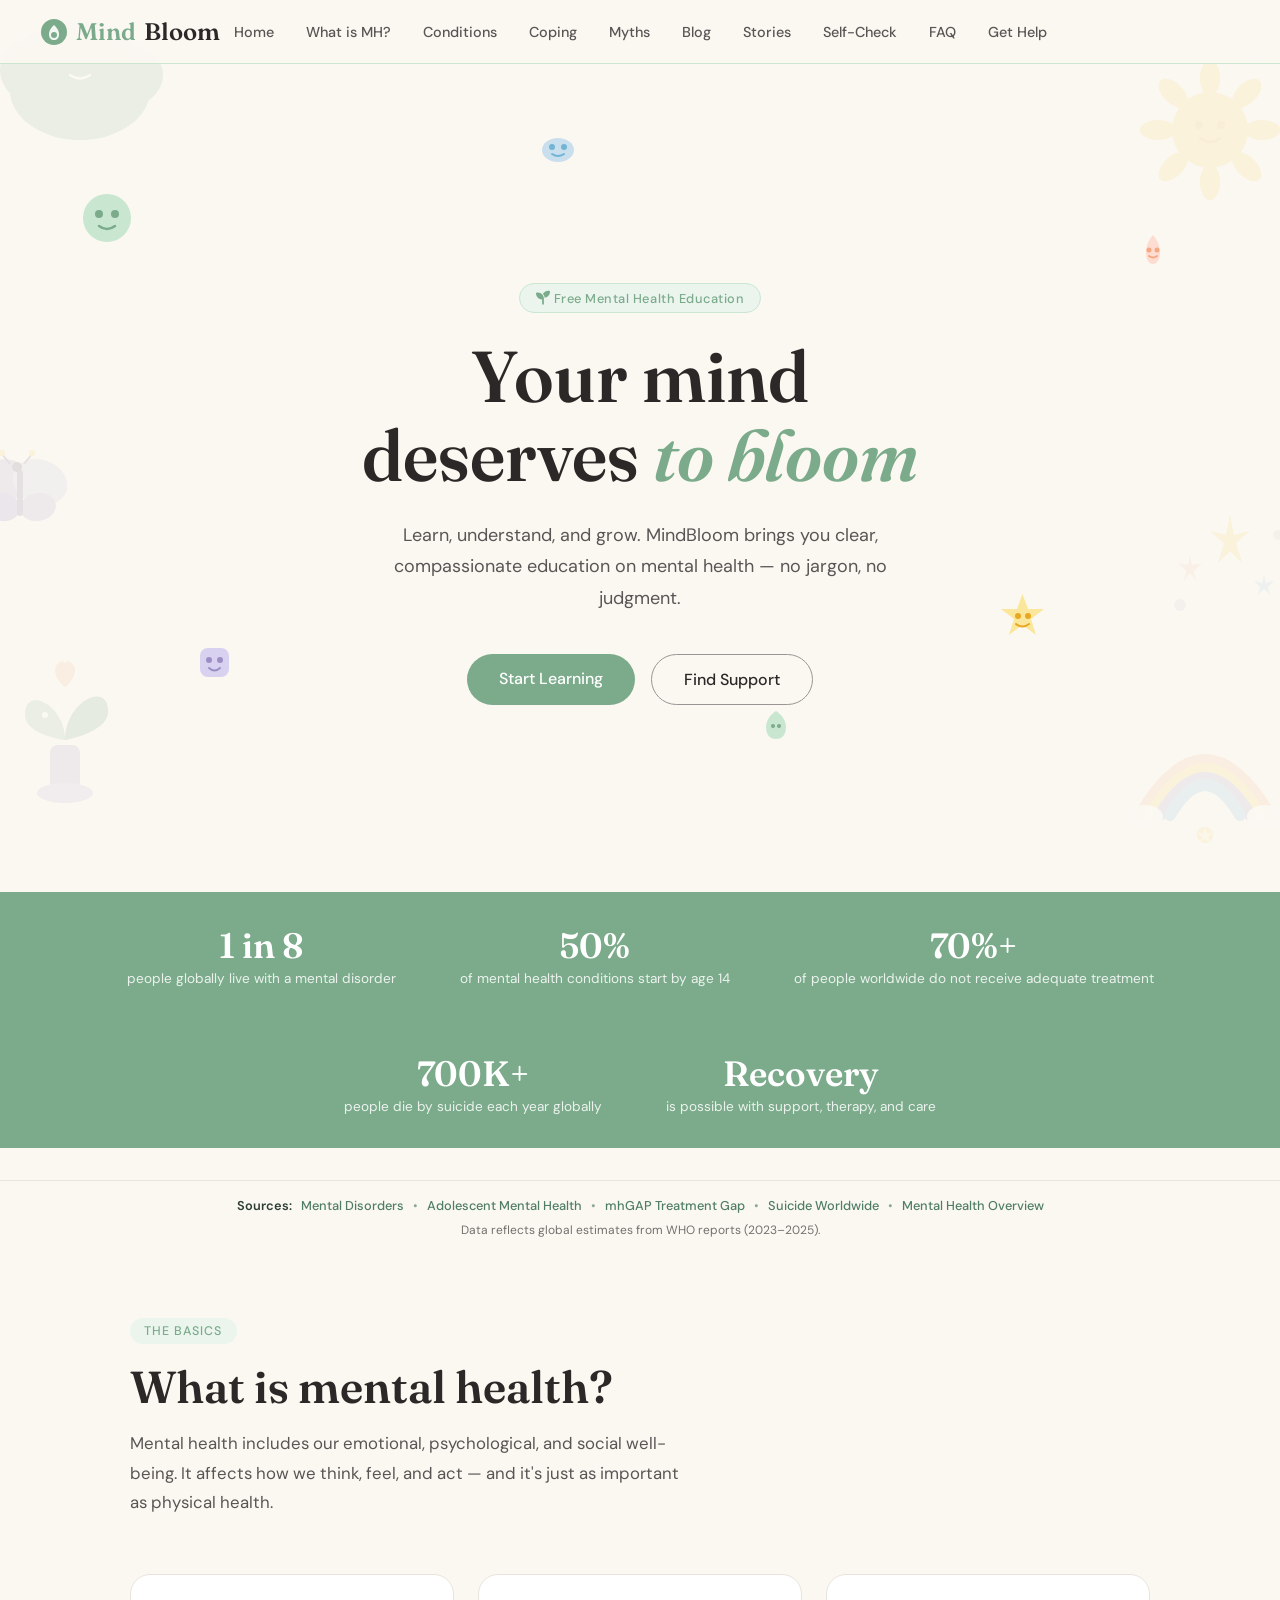
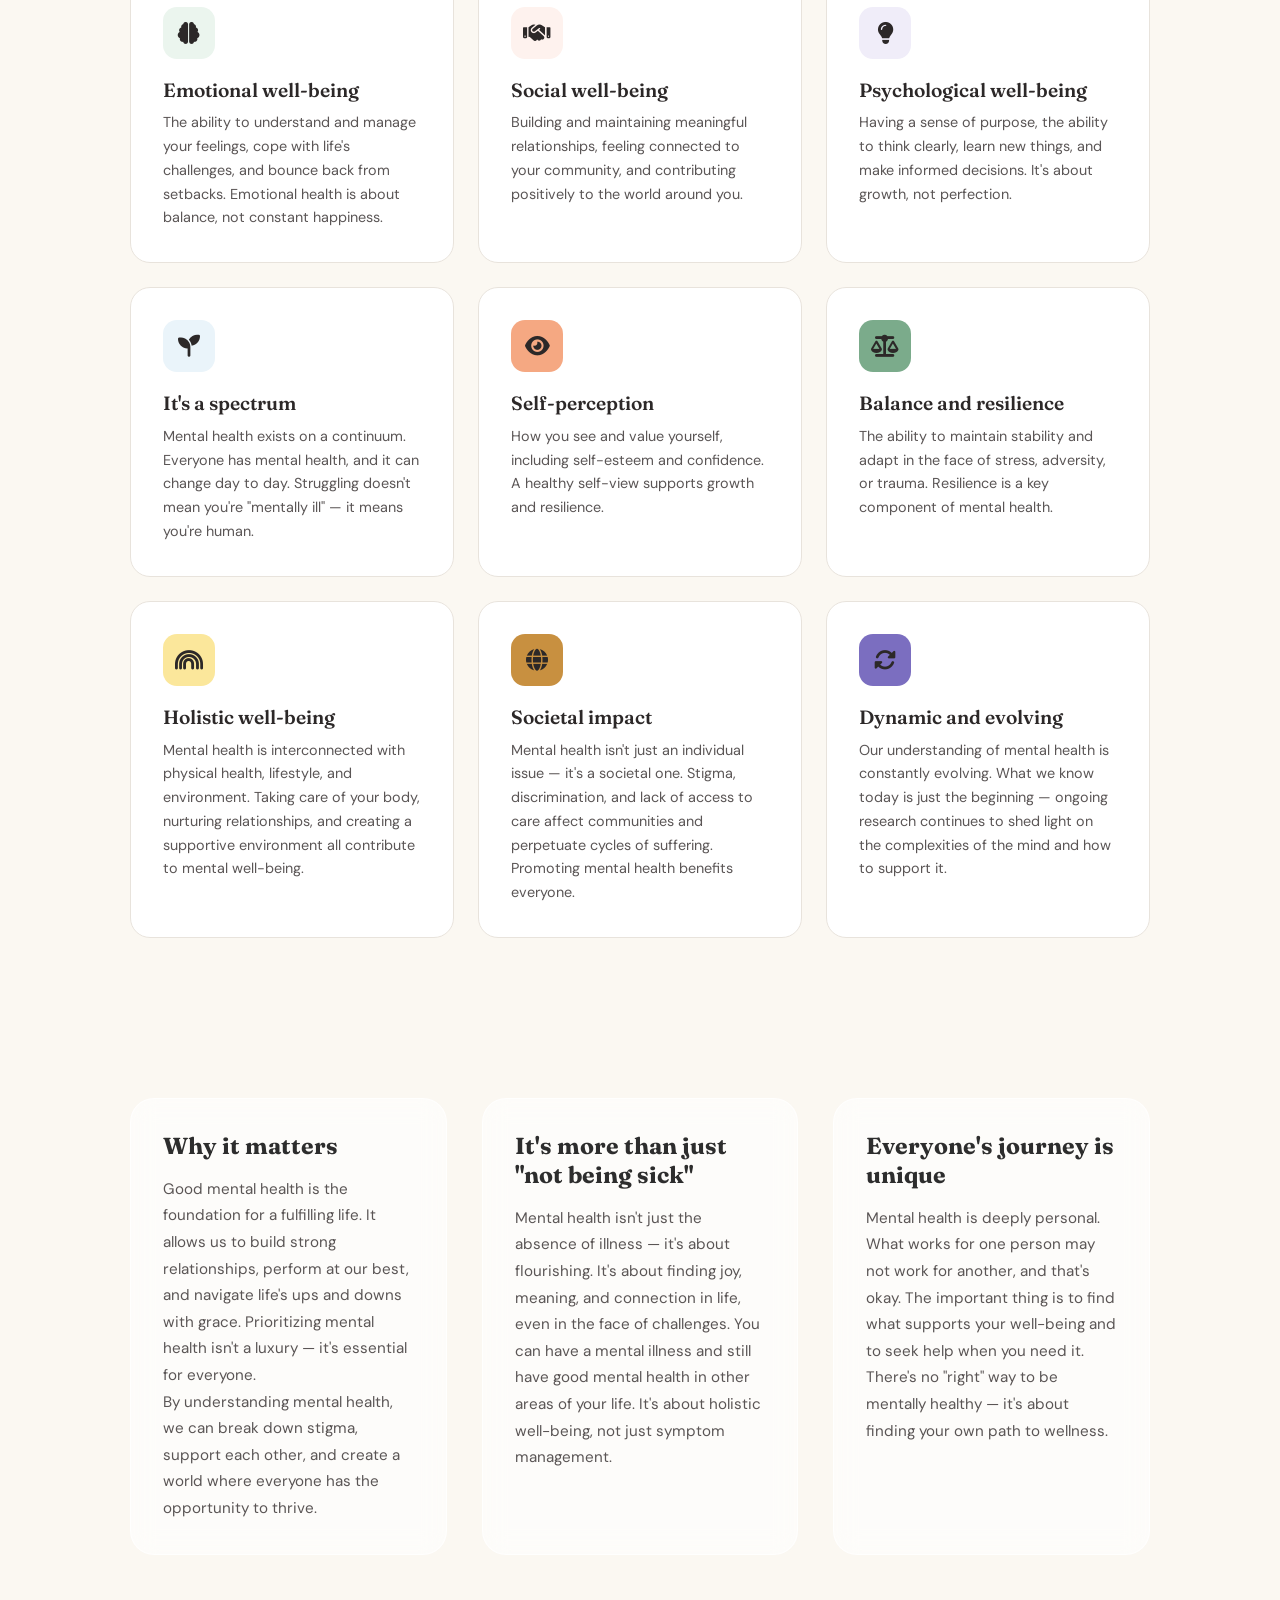
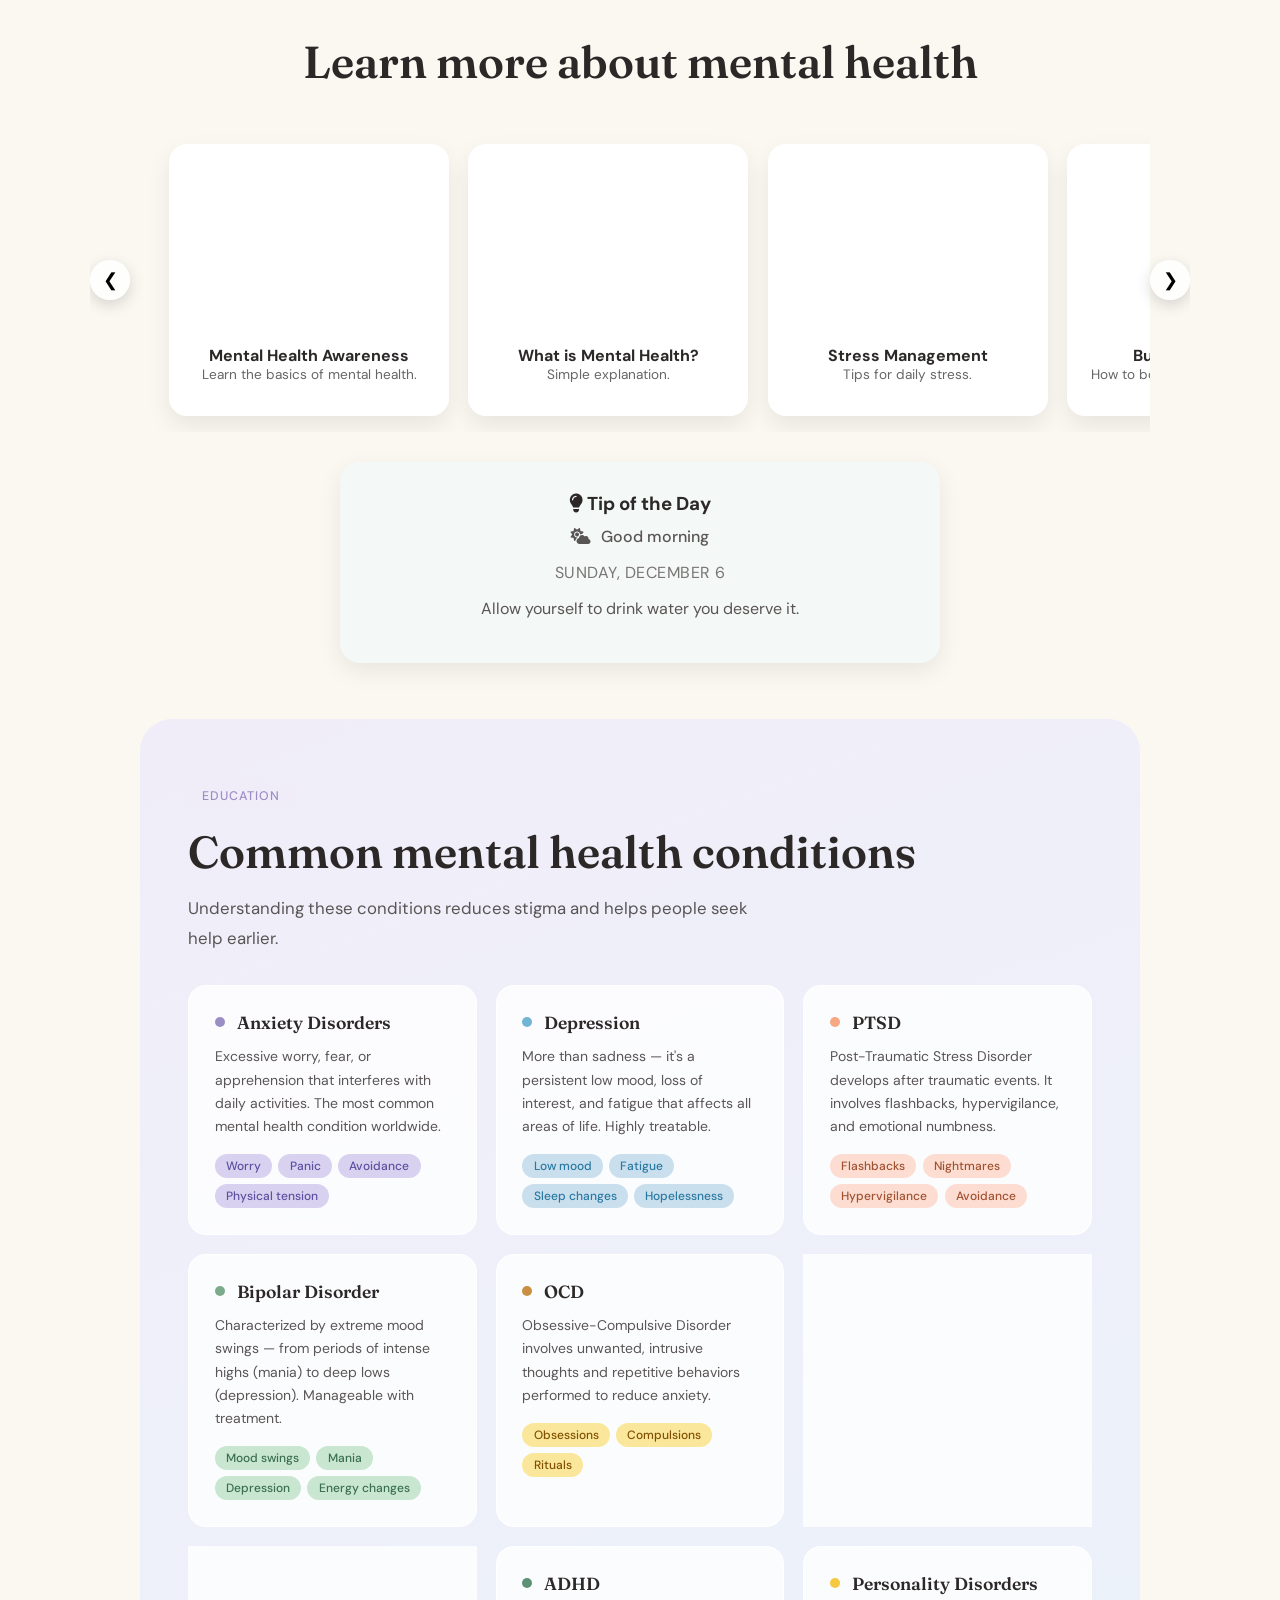
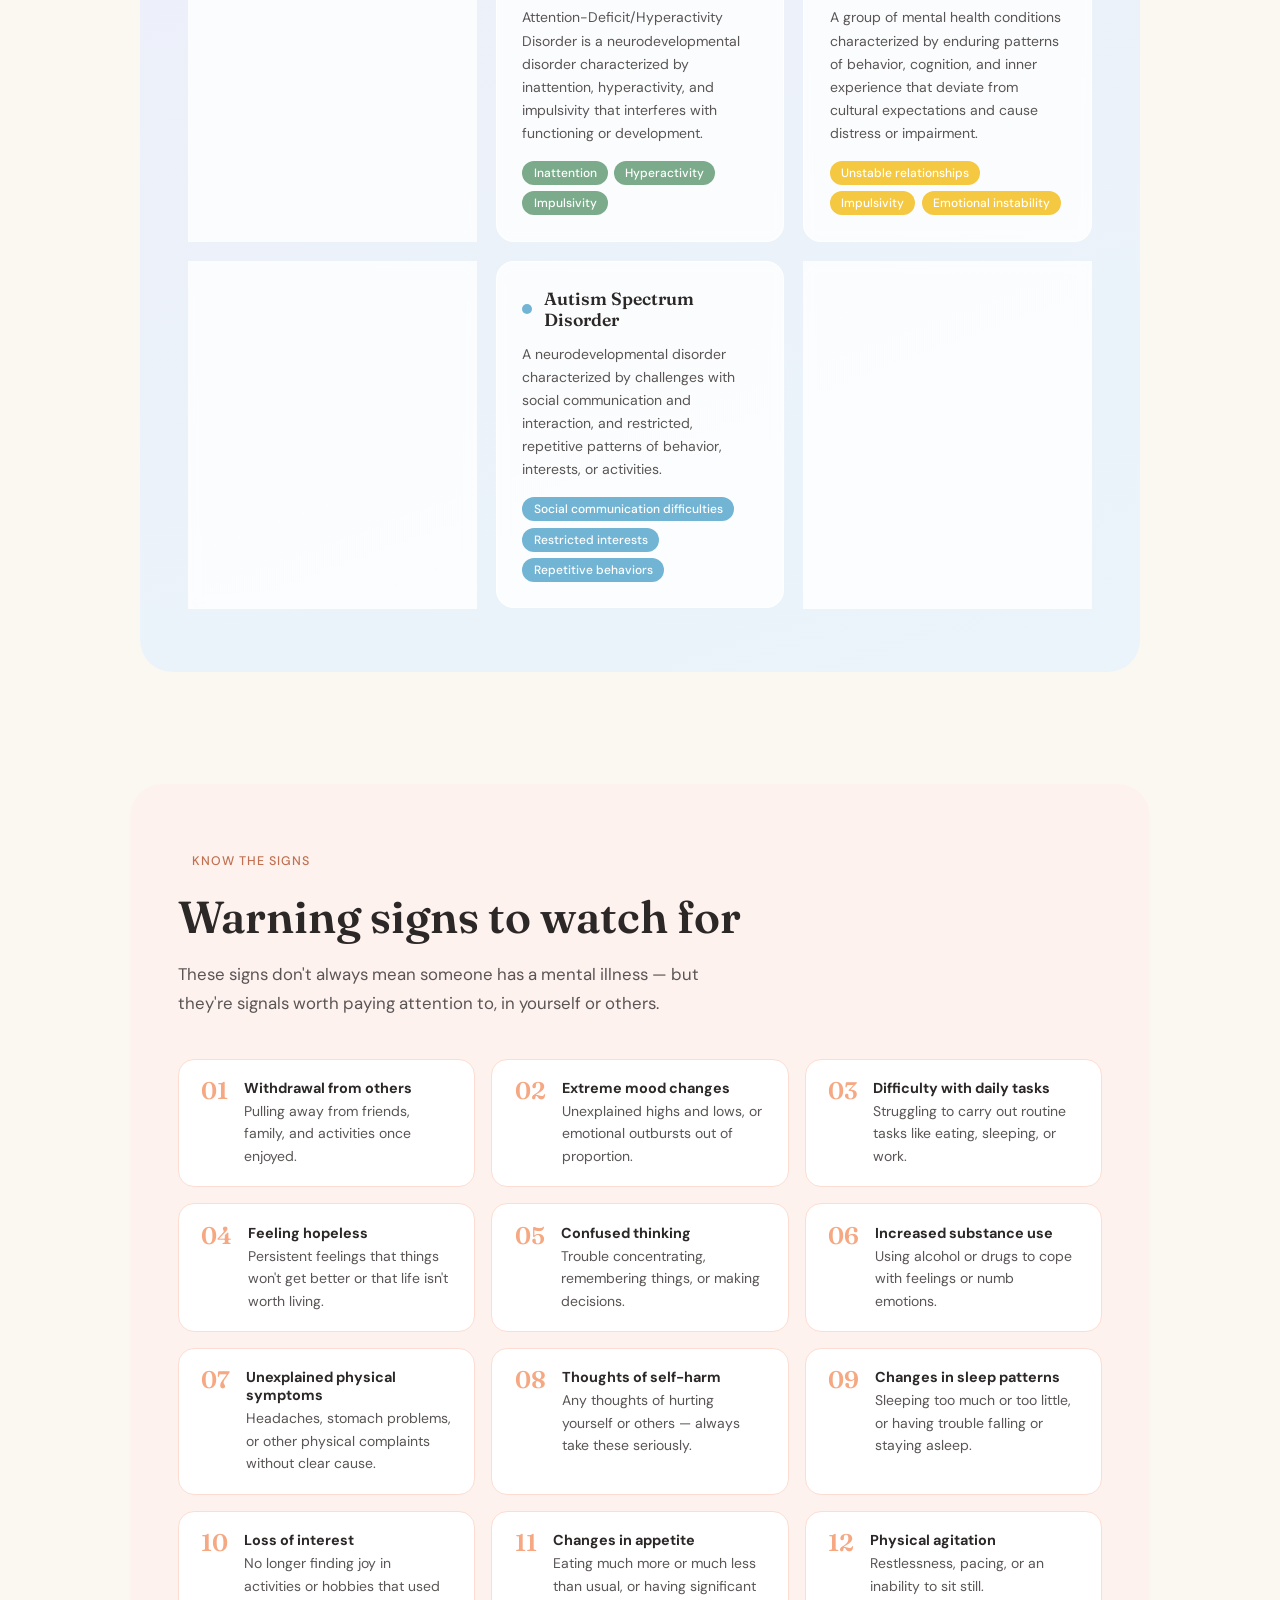
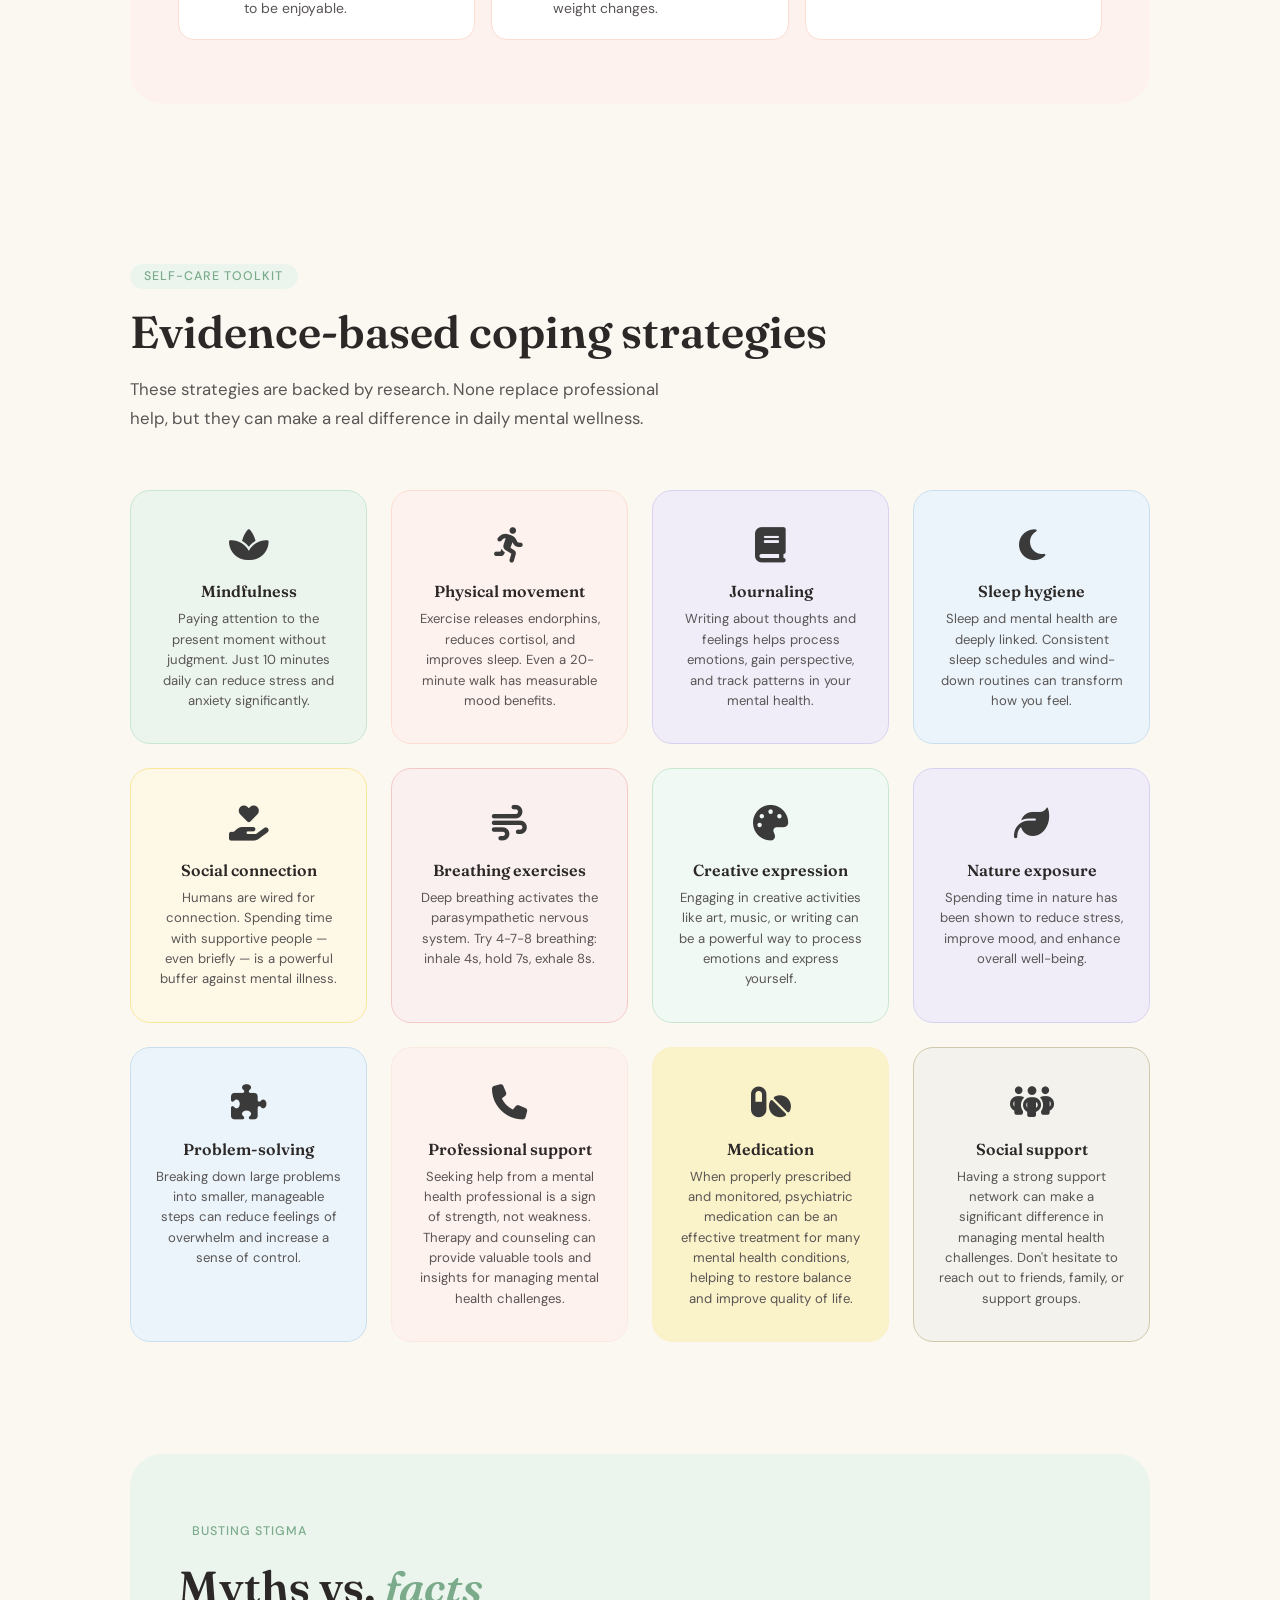
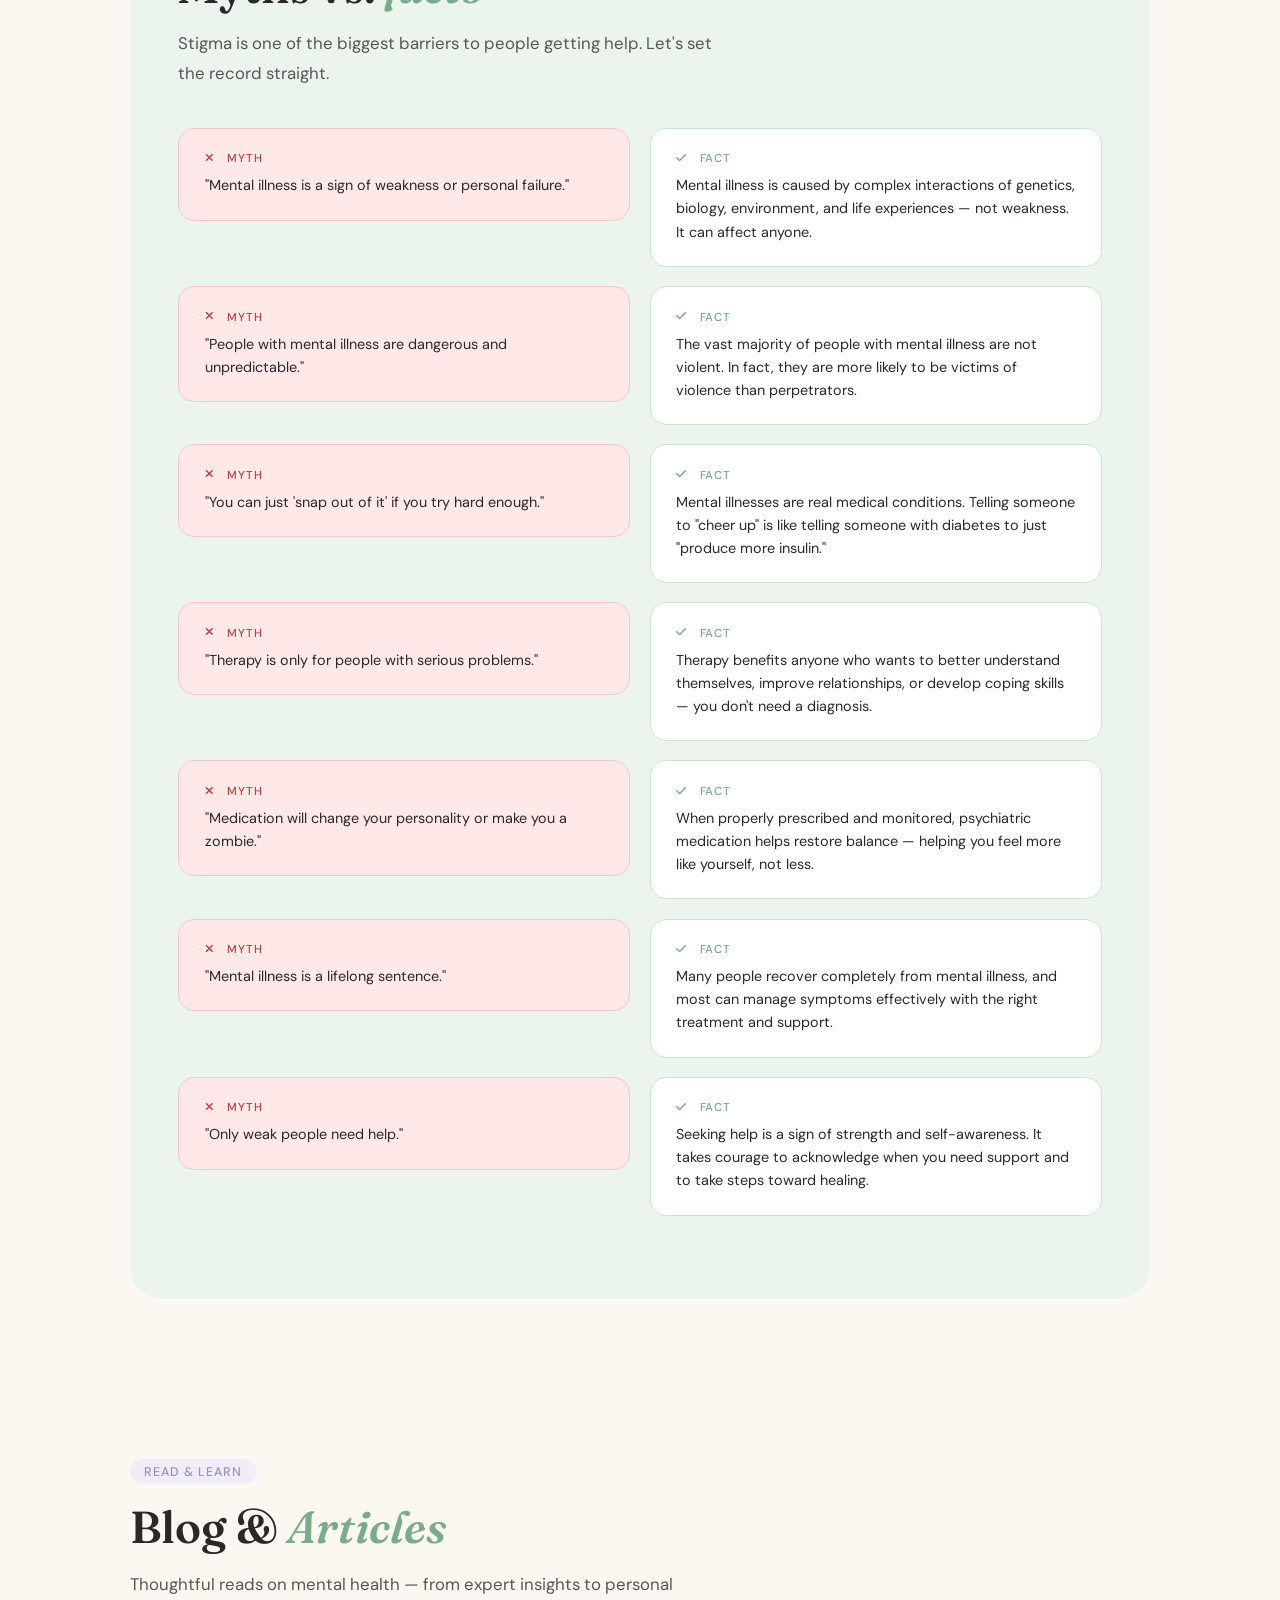
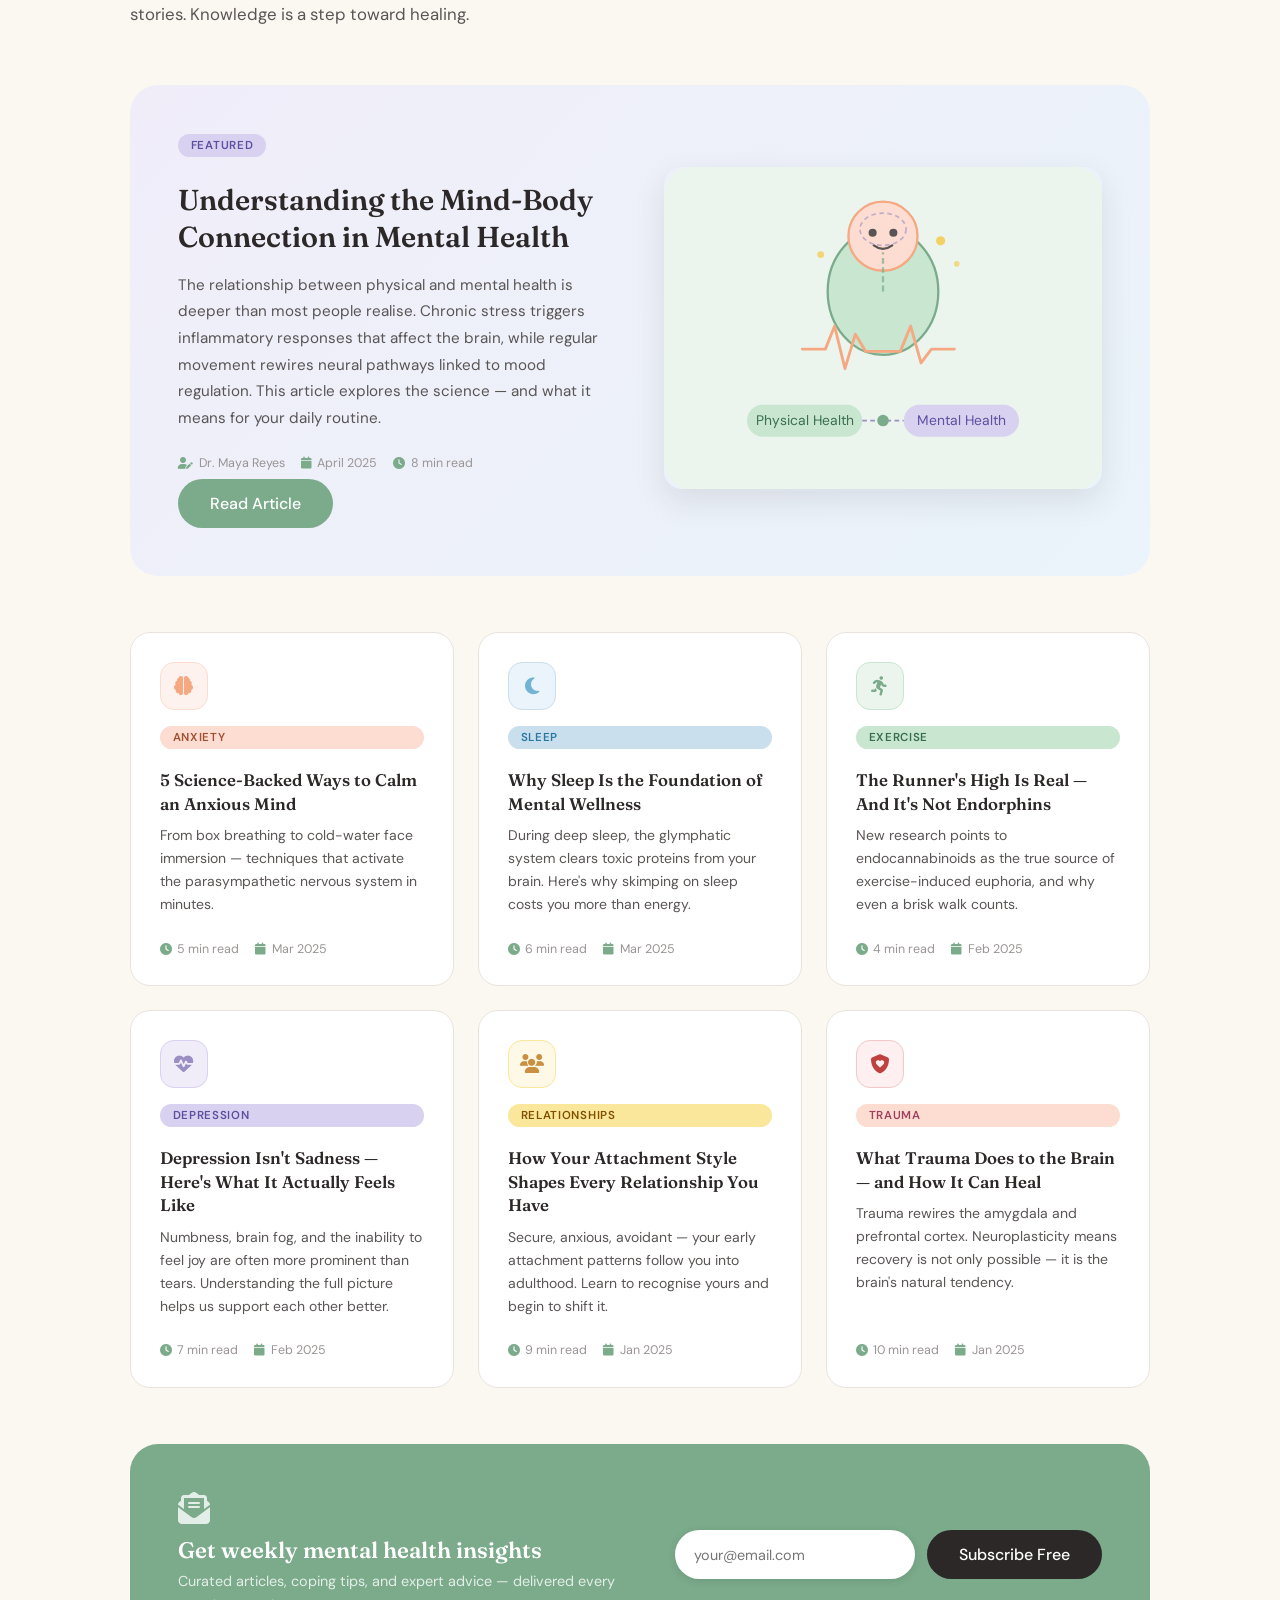
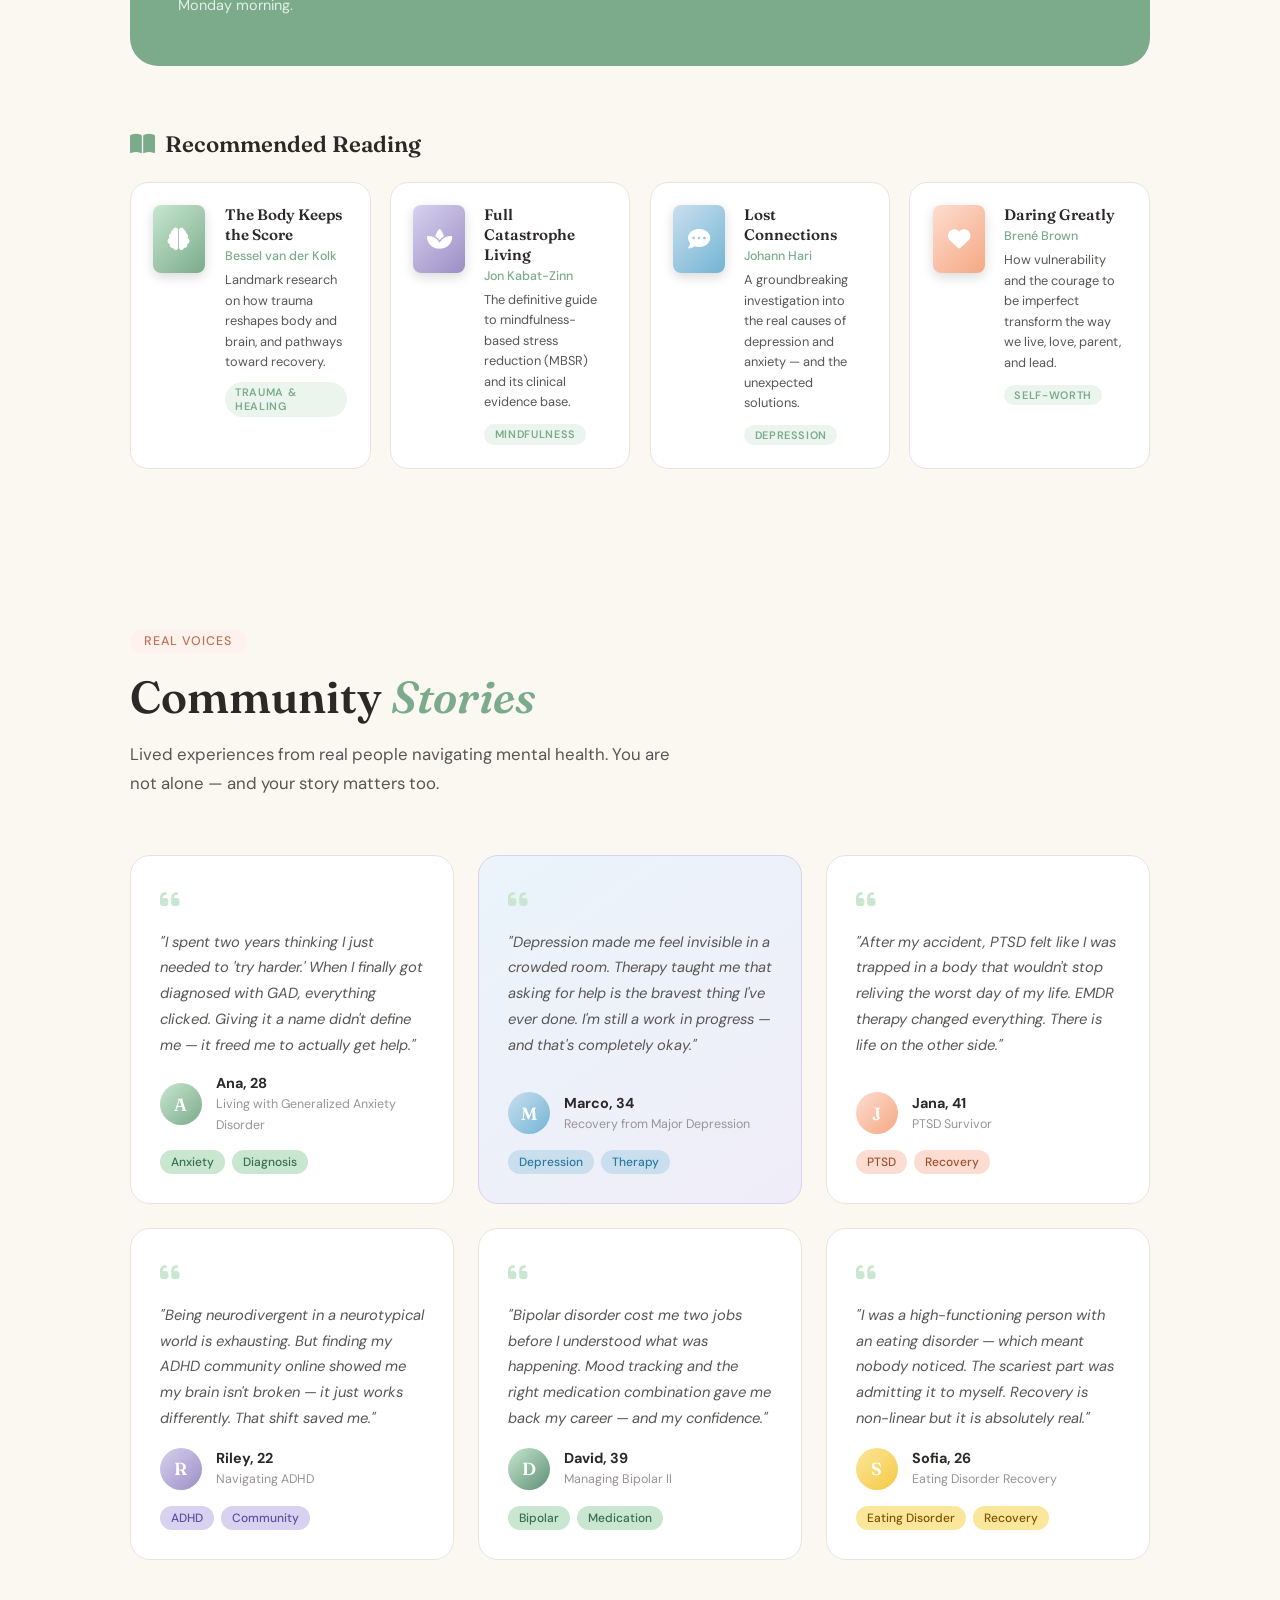
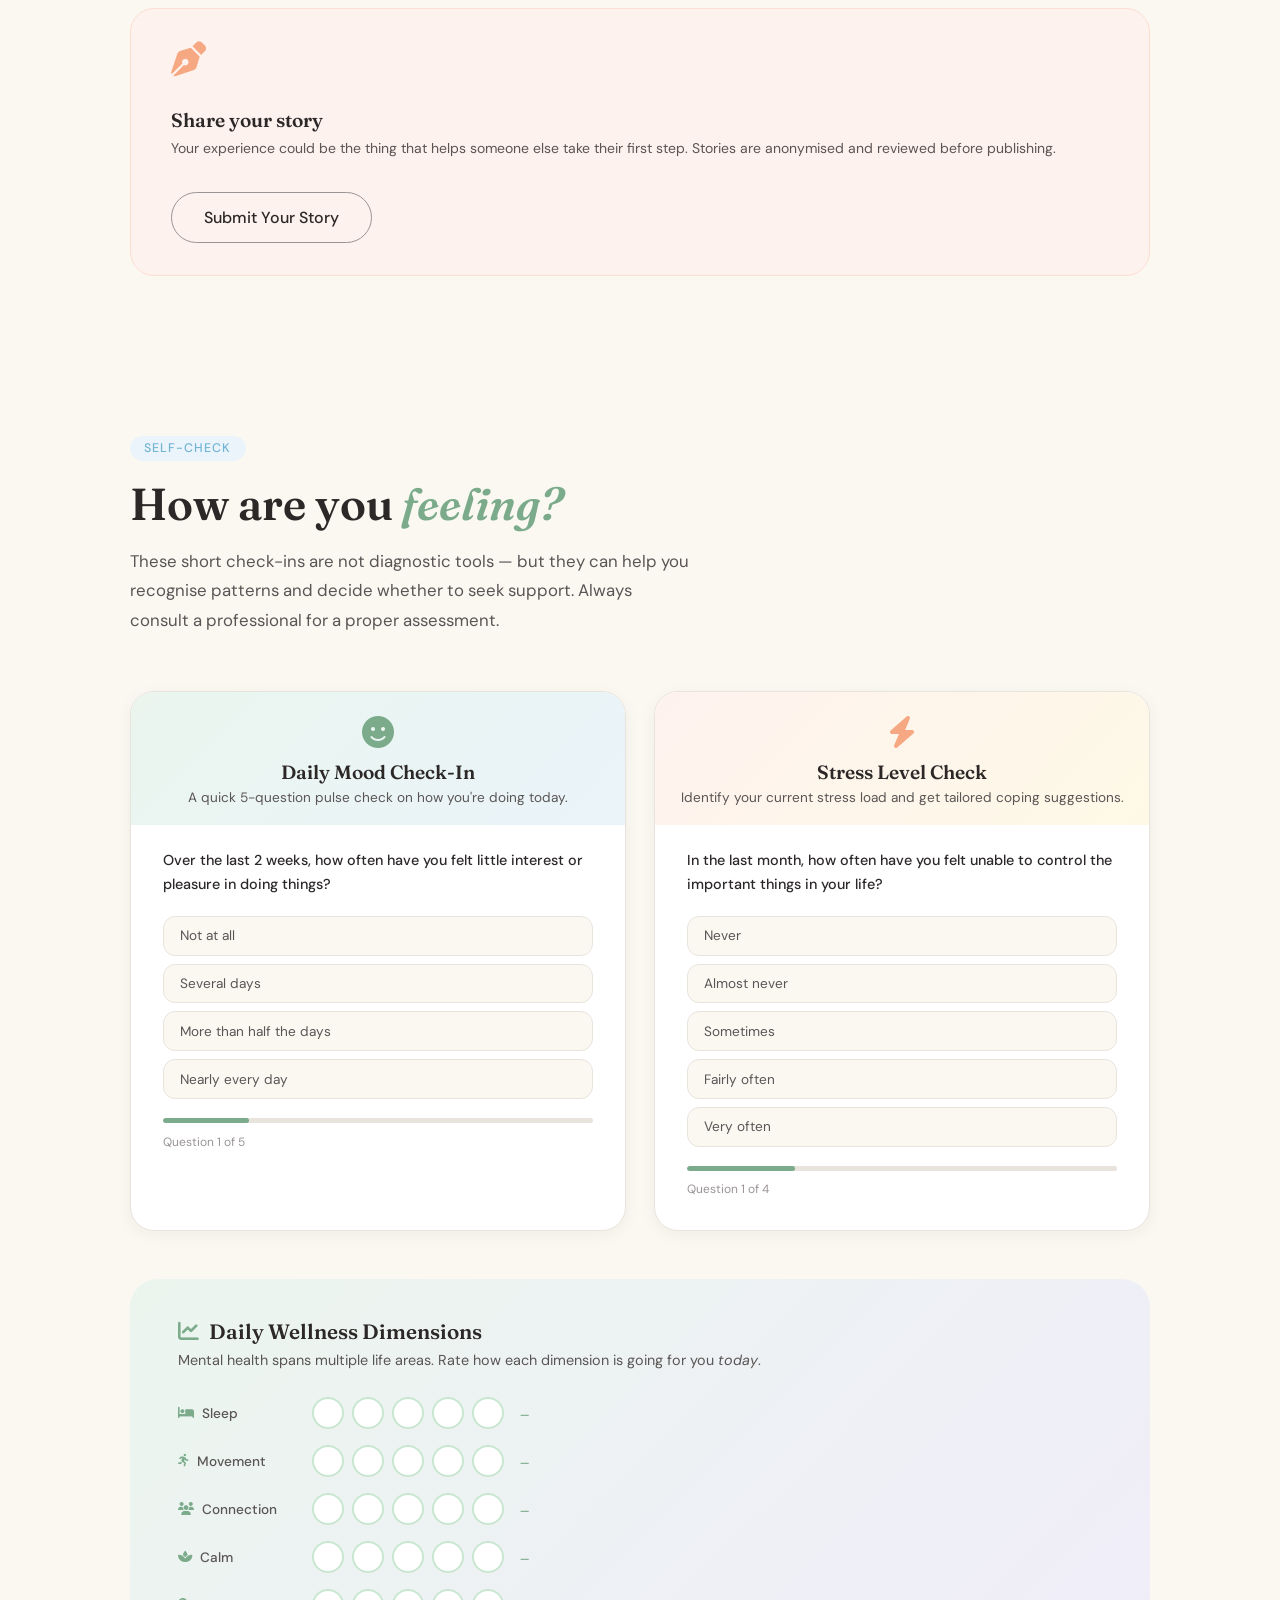
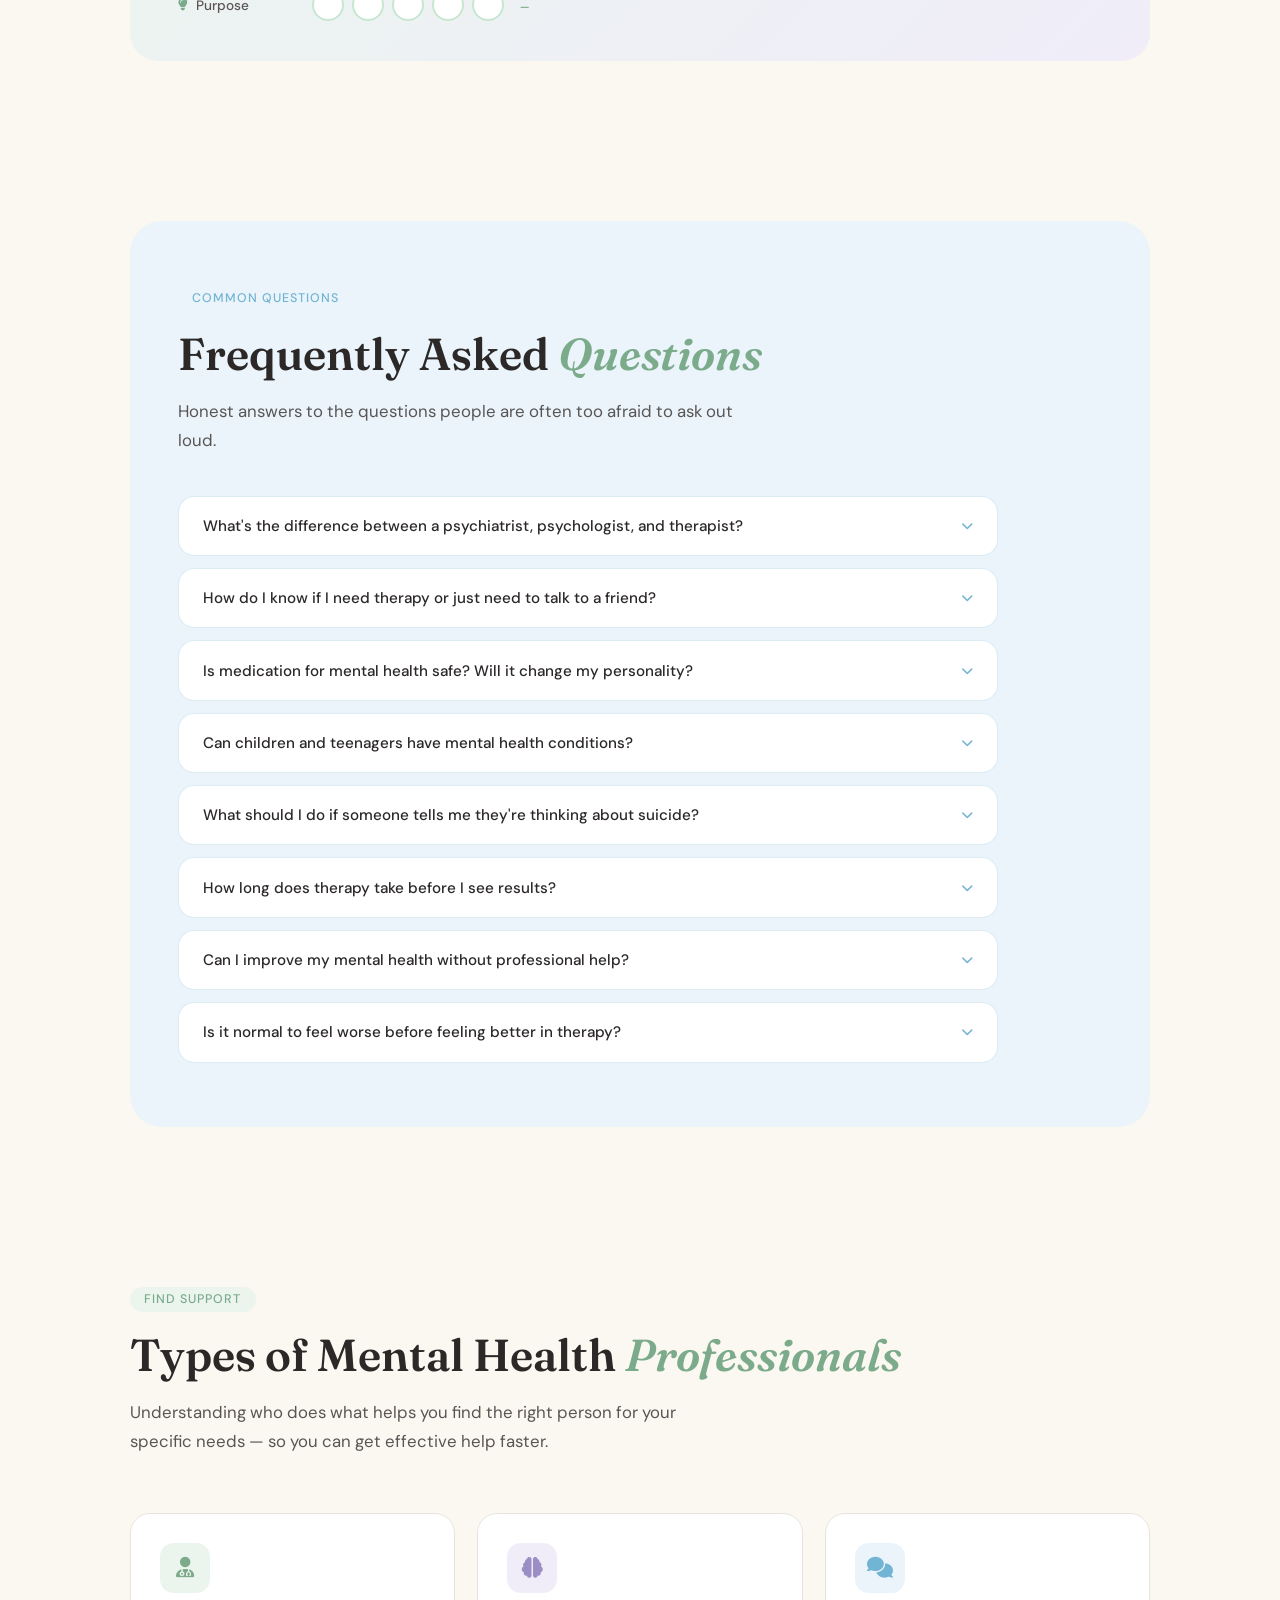
==== commit 65a96db2: "initial commit" ====
--- a/index.html
+++ b/index.html
@@ -364,6 +364,12 @@
           <a href="#faq">FAQ</a>
           <a href="#help">Get Help</a>
         </div>
+
+        <!-- ✅ MENU BUTTON -->
+  <button class="menu-toggle">
+    <i class="fa-solid fa-bars"></i>
+  </button>
+
       </nav>
 
       <!-- ── Hero ── -->
--- a/styles.css
+++ b/styles.css
@@ -2114,4 +2114,76 @@
 }
 html {
   scroll-behavior: smooth;
+}
+/* ===== NAV LAYOUT FIX ===== */
+nav {
+  display: flex;
+  align-items: center;
+  justify-content: space-between;
+  position: relative;
+}
+
+/* ===== MENU BUTTON ===== */
+.menu-toggle {
+  display: none;
+  font-size: 22px;
+  background: none;
+  border: none;
+  cursor: pointer;
+  color: #333;
+  z-index: 999; /* 🔥 ensures it's visible */
+}
+
+/* ===== MOBILE NAV RIGHT DROPDOWN ===== */
+.menu-toggle {
+  display: none;
+  font-size: 22px;
+  background: none;
+  border: none;
+  cursor: pointer;
+  color: #333;
+  z-index: 1000;
+}
+
+@media (max-width: 768px) {
+
+  /* show button */
+  .menu-toggle {
+    display: block !important;
+  }
+
+  /* dropdown menu */
+  .nav-links {
+    margin: 0 !important;
+
+    position: absolute;
+    top: 64px;
+    right: 10px;        /* ✅ move to right */
+    left: auto;
+
+    width: 230px;       /* ✅ smaller box */
+    background: #fff;
+
+    flex-direction: column;
+    align-items: flex-start;
+
+    padding: 1rem;
+    border-radius: 12px;
+    box-shadow: 0 10px 25px rgba(0,0,0,0.1);
+
+    display: none;
+  }
+
+  /* show menu */
+  .nav-links.active {
+    display: flex;
+  }
+
+  /* links style */
+  .nav-links a {
+    width: 100%;
+    padding: 10px;
+    text-align: left;
+  }
+
 }
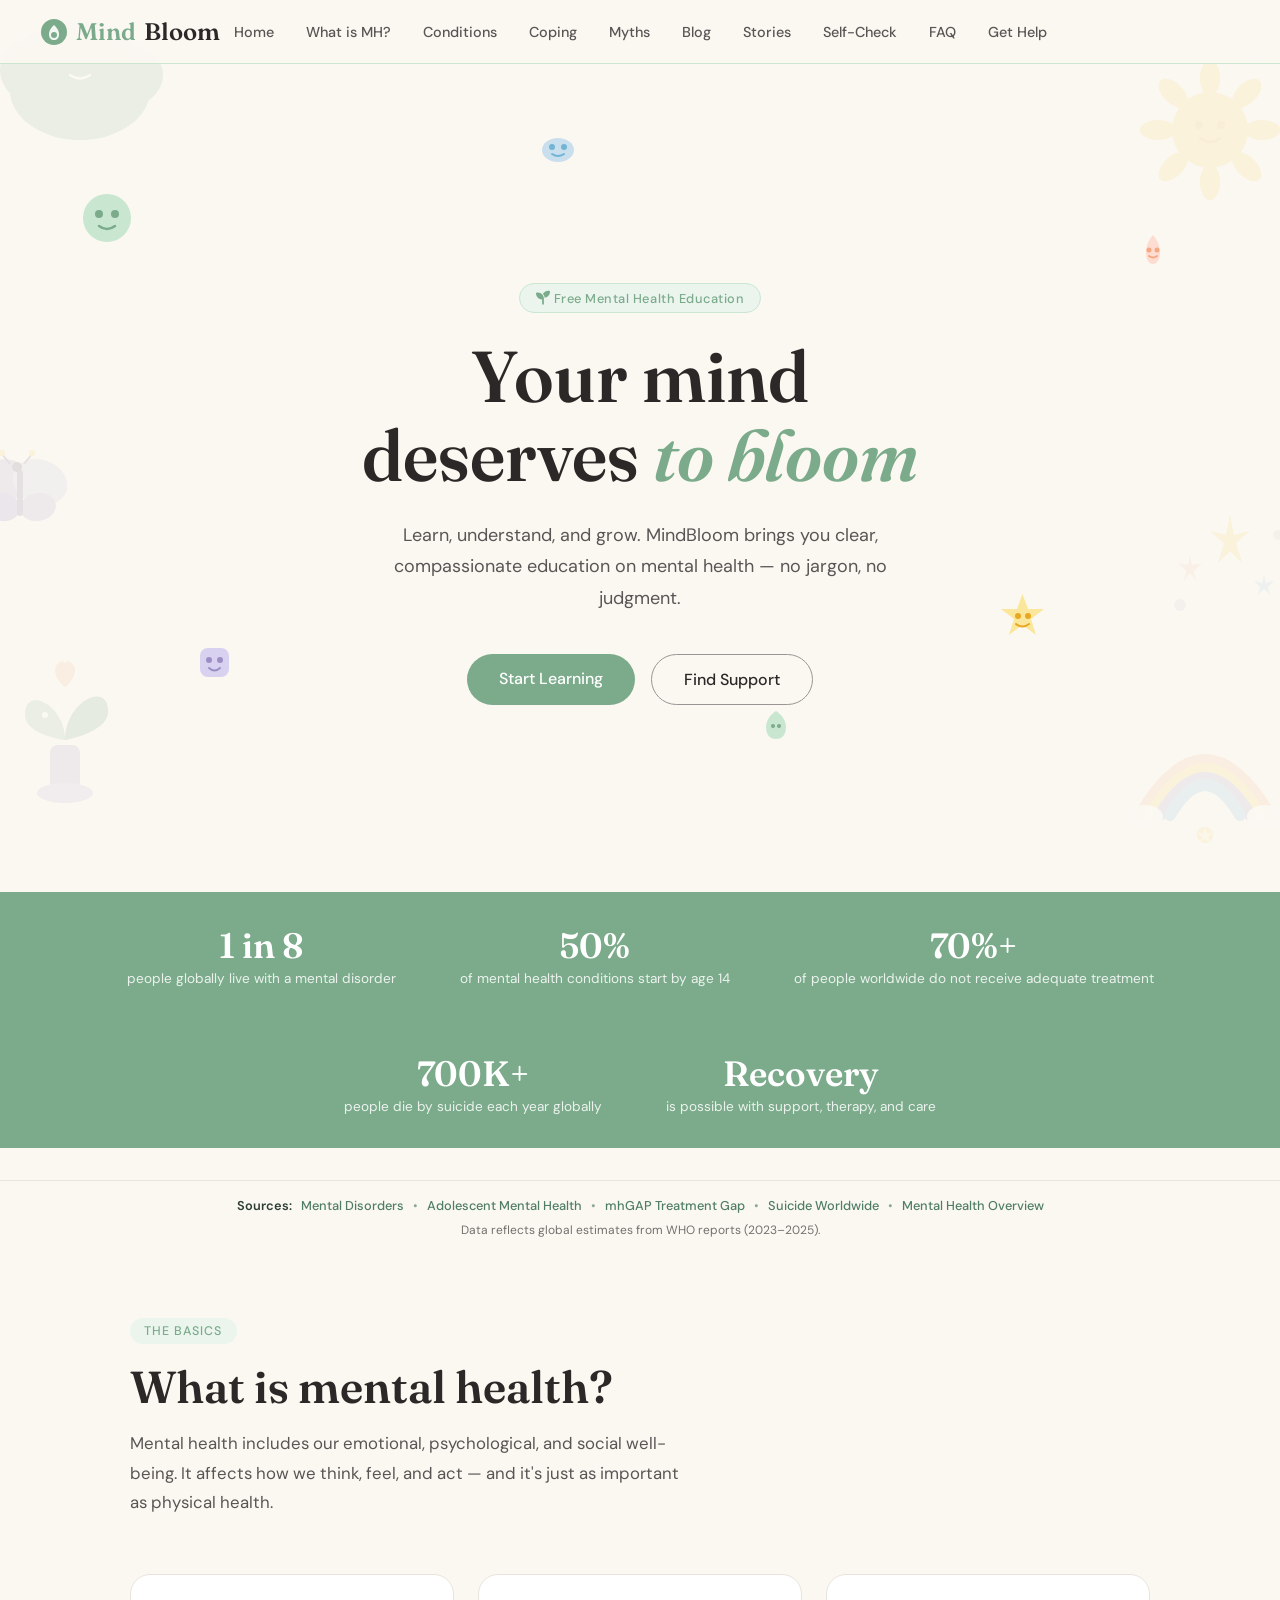
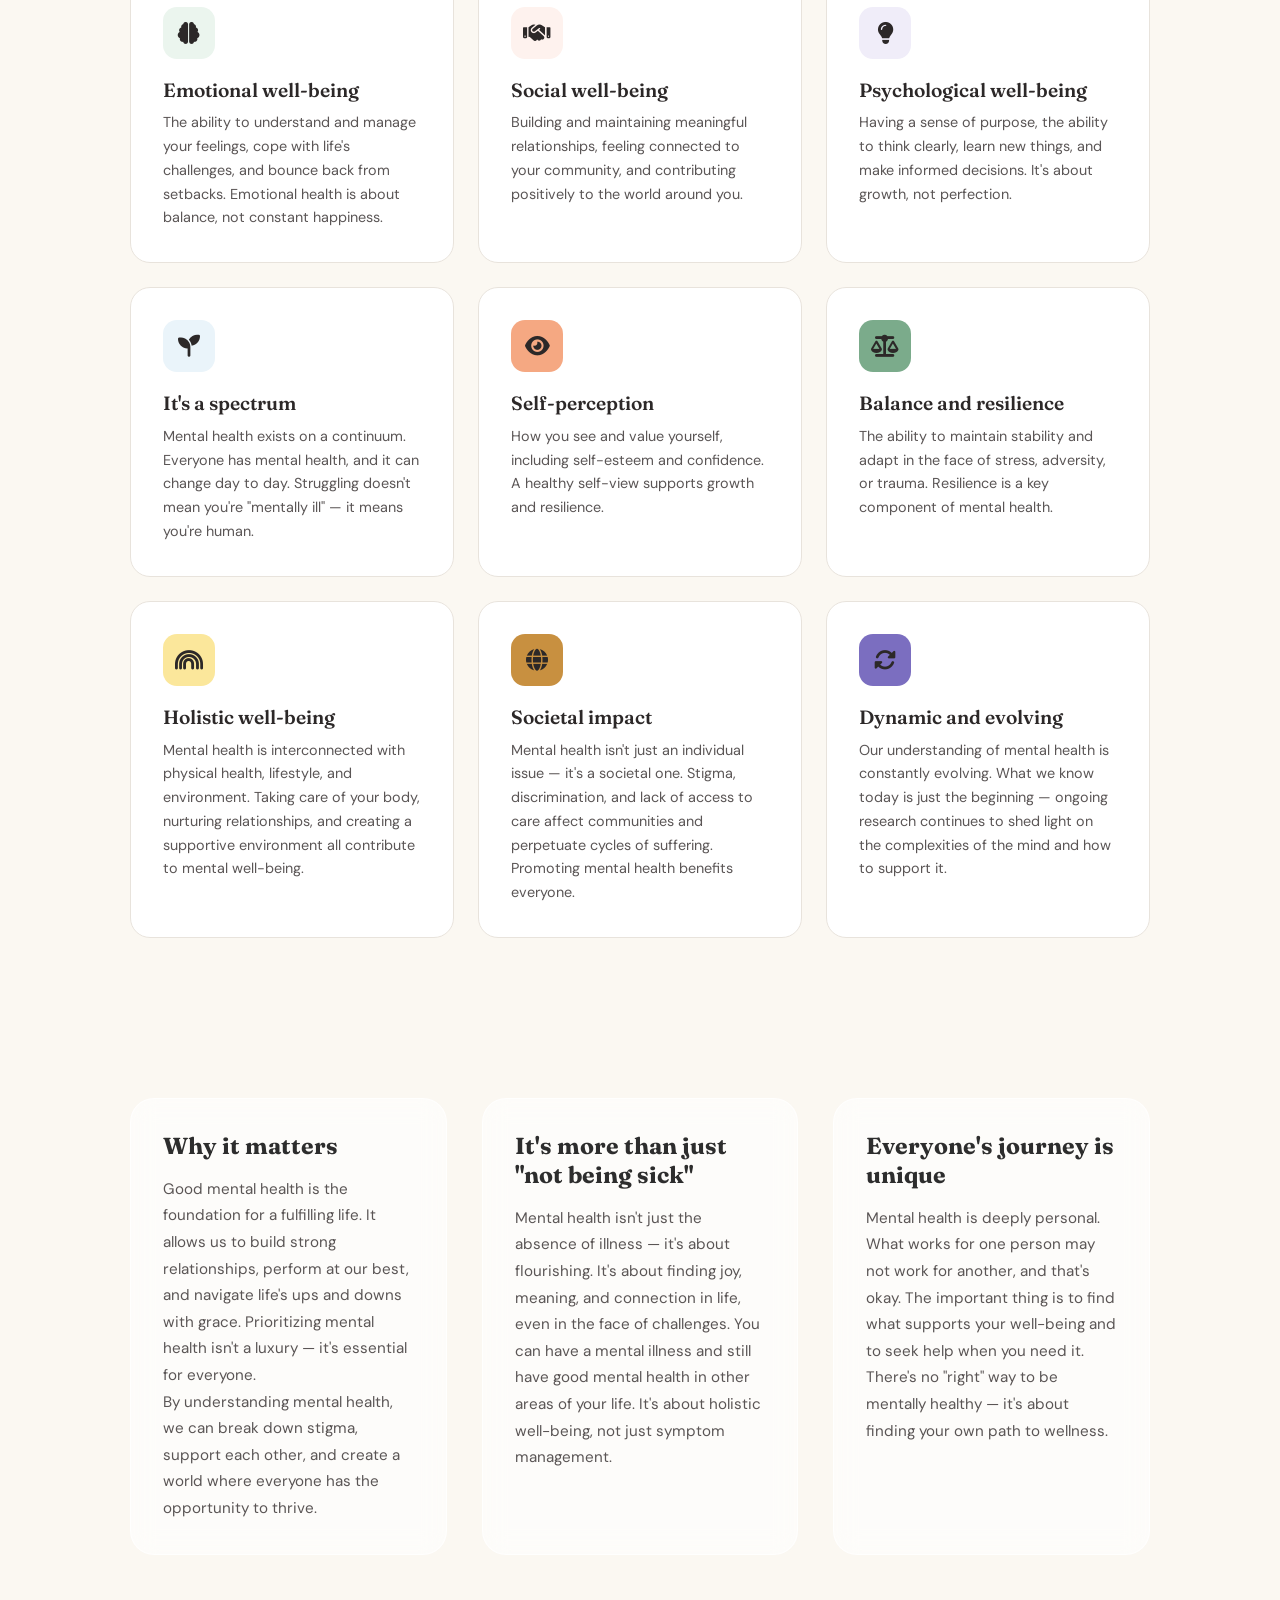
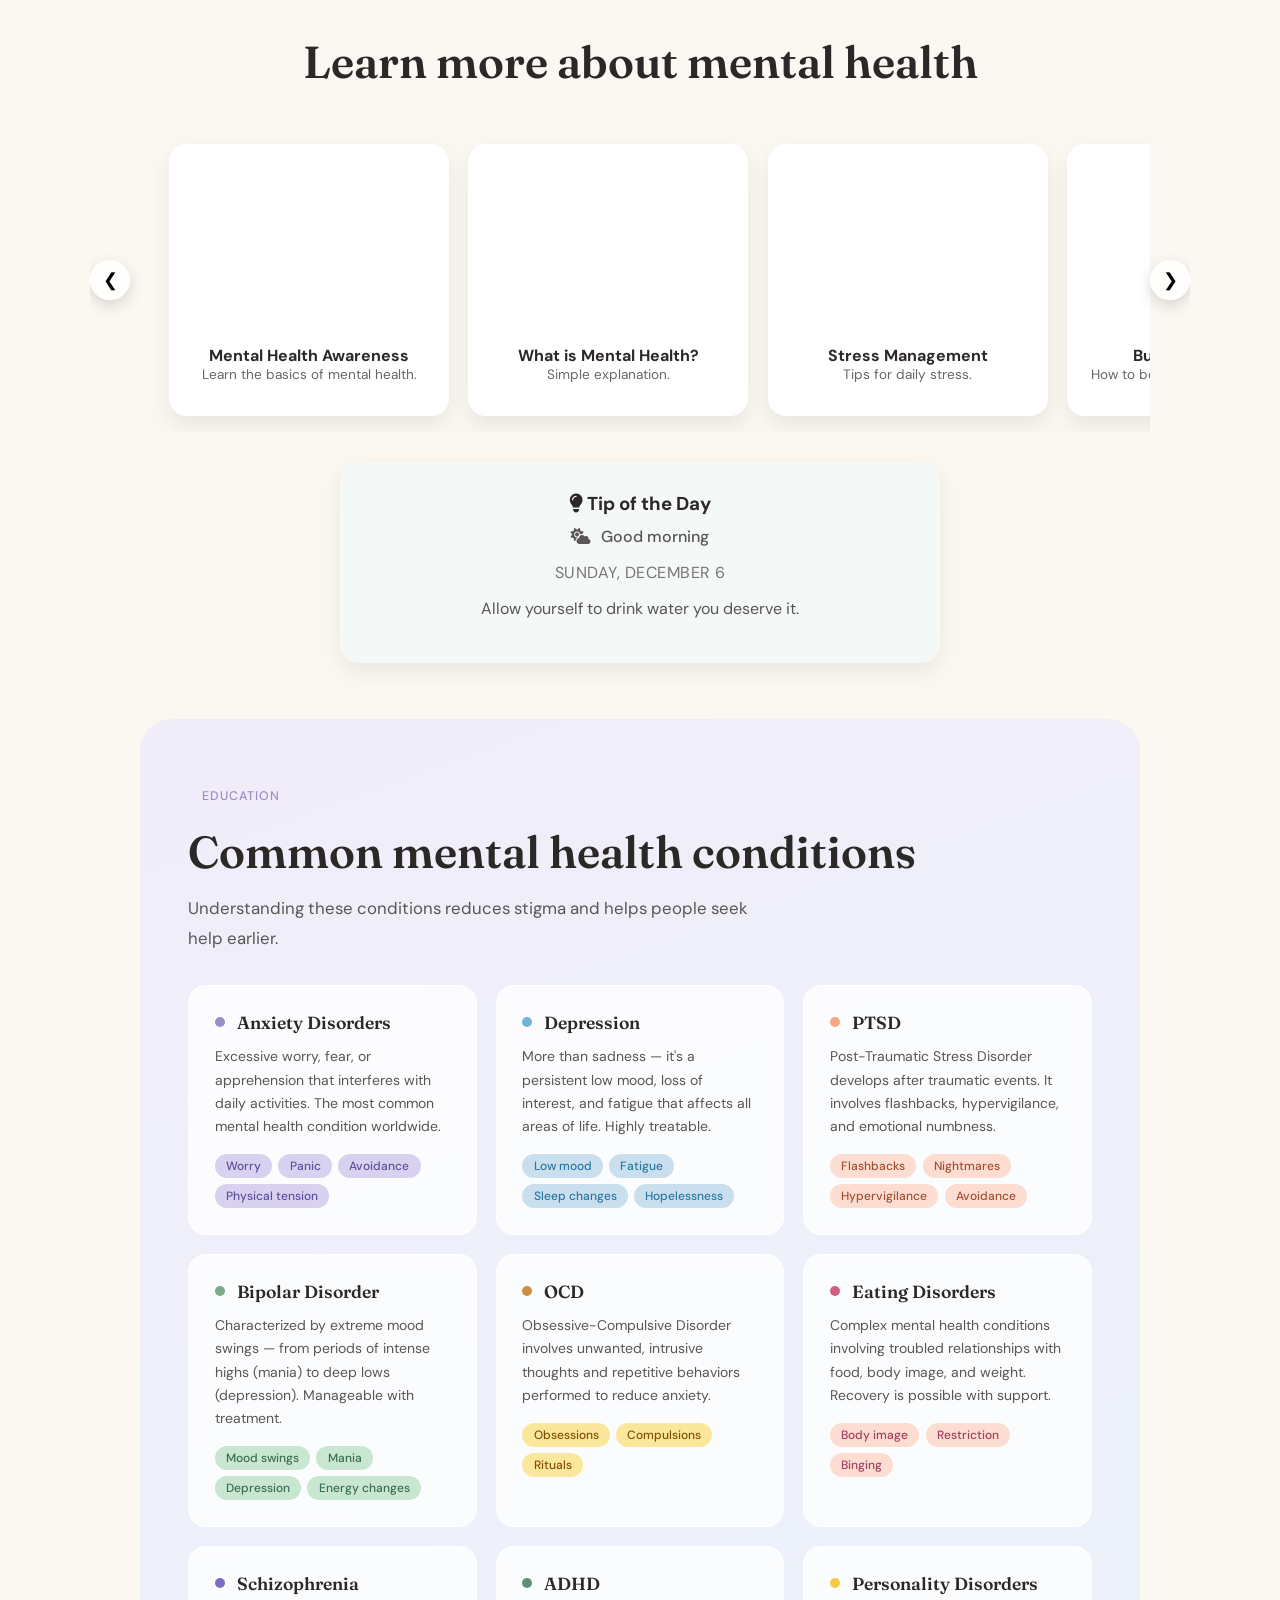
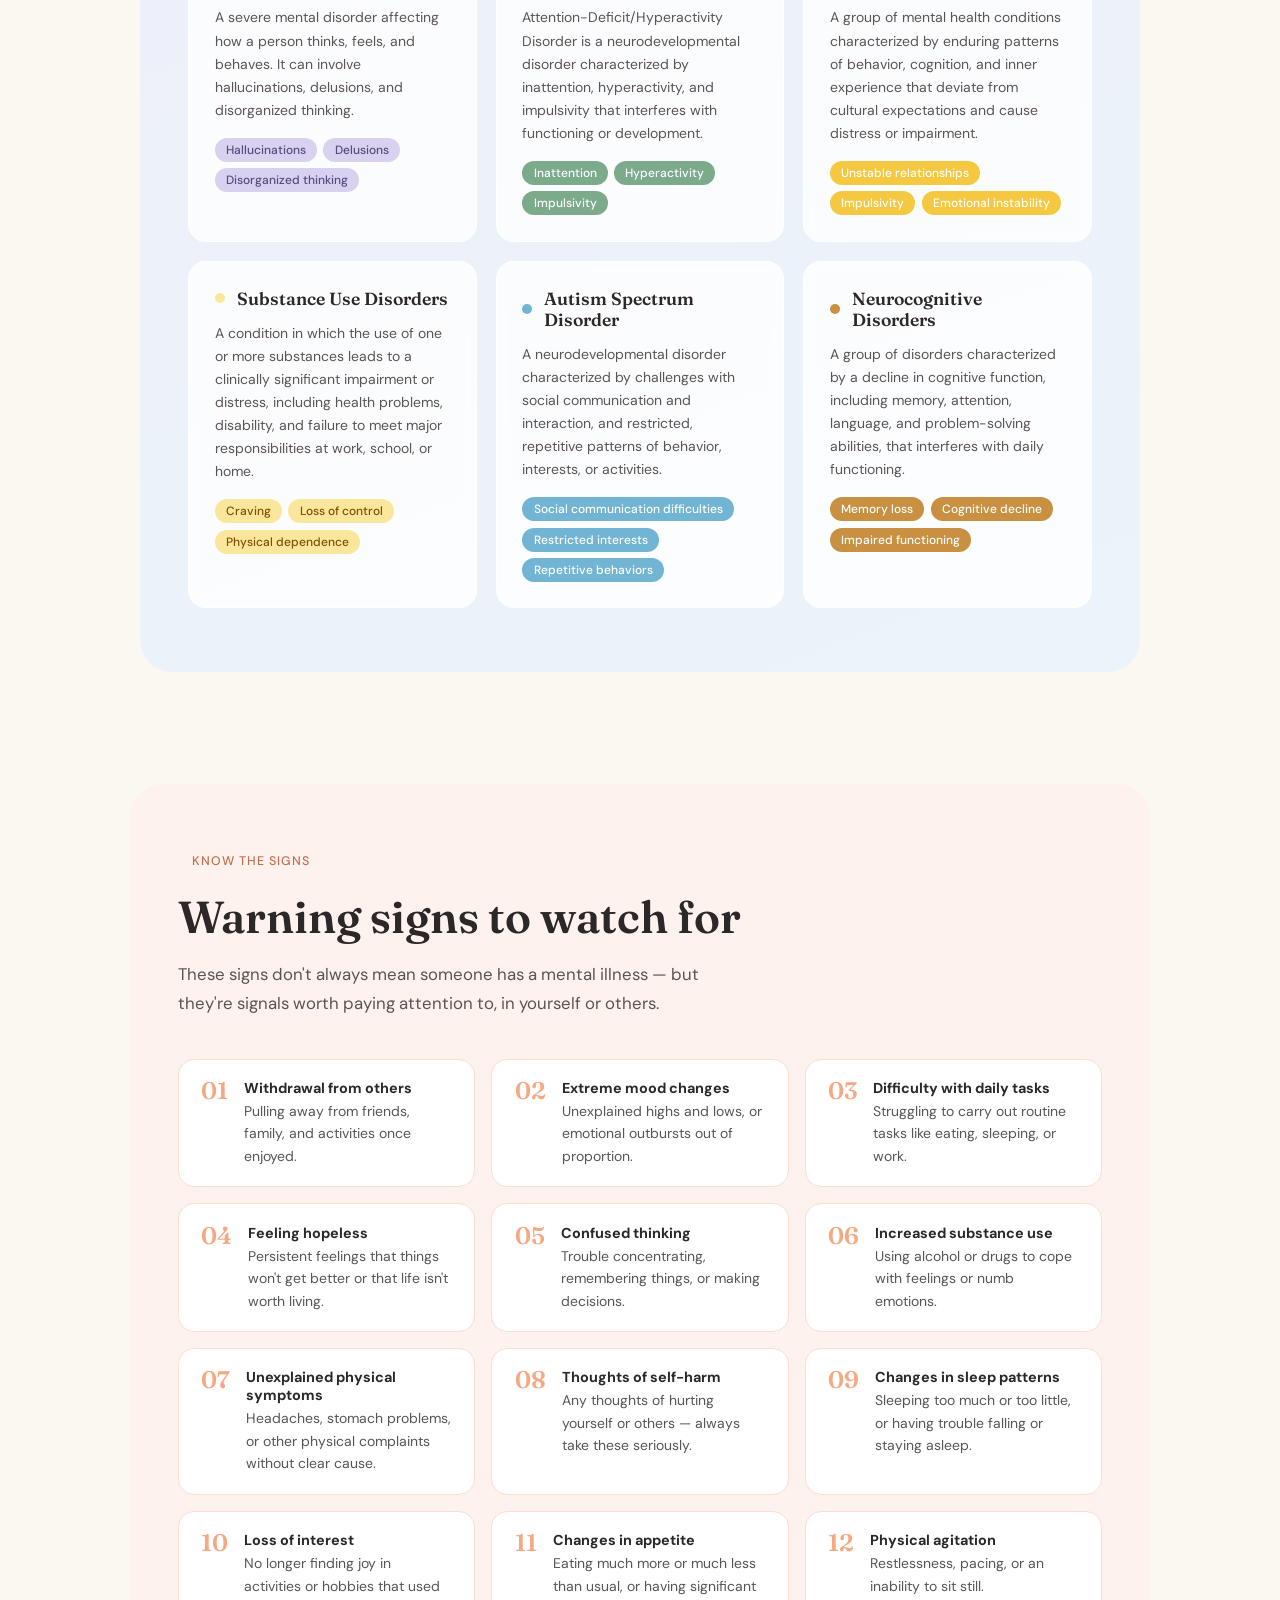
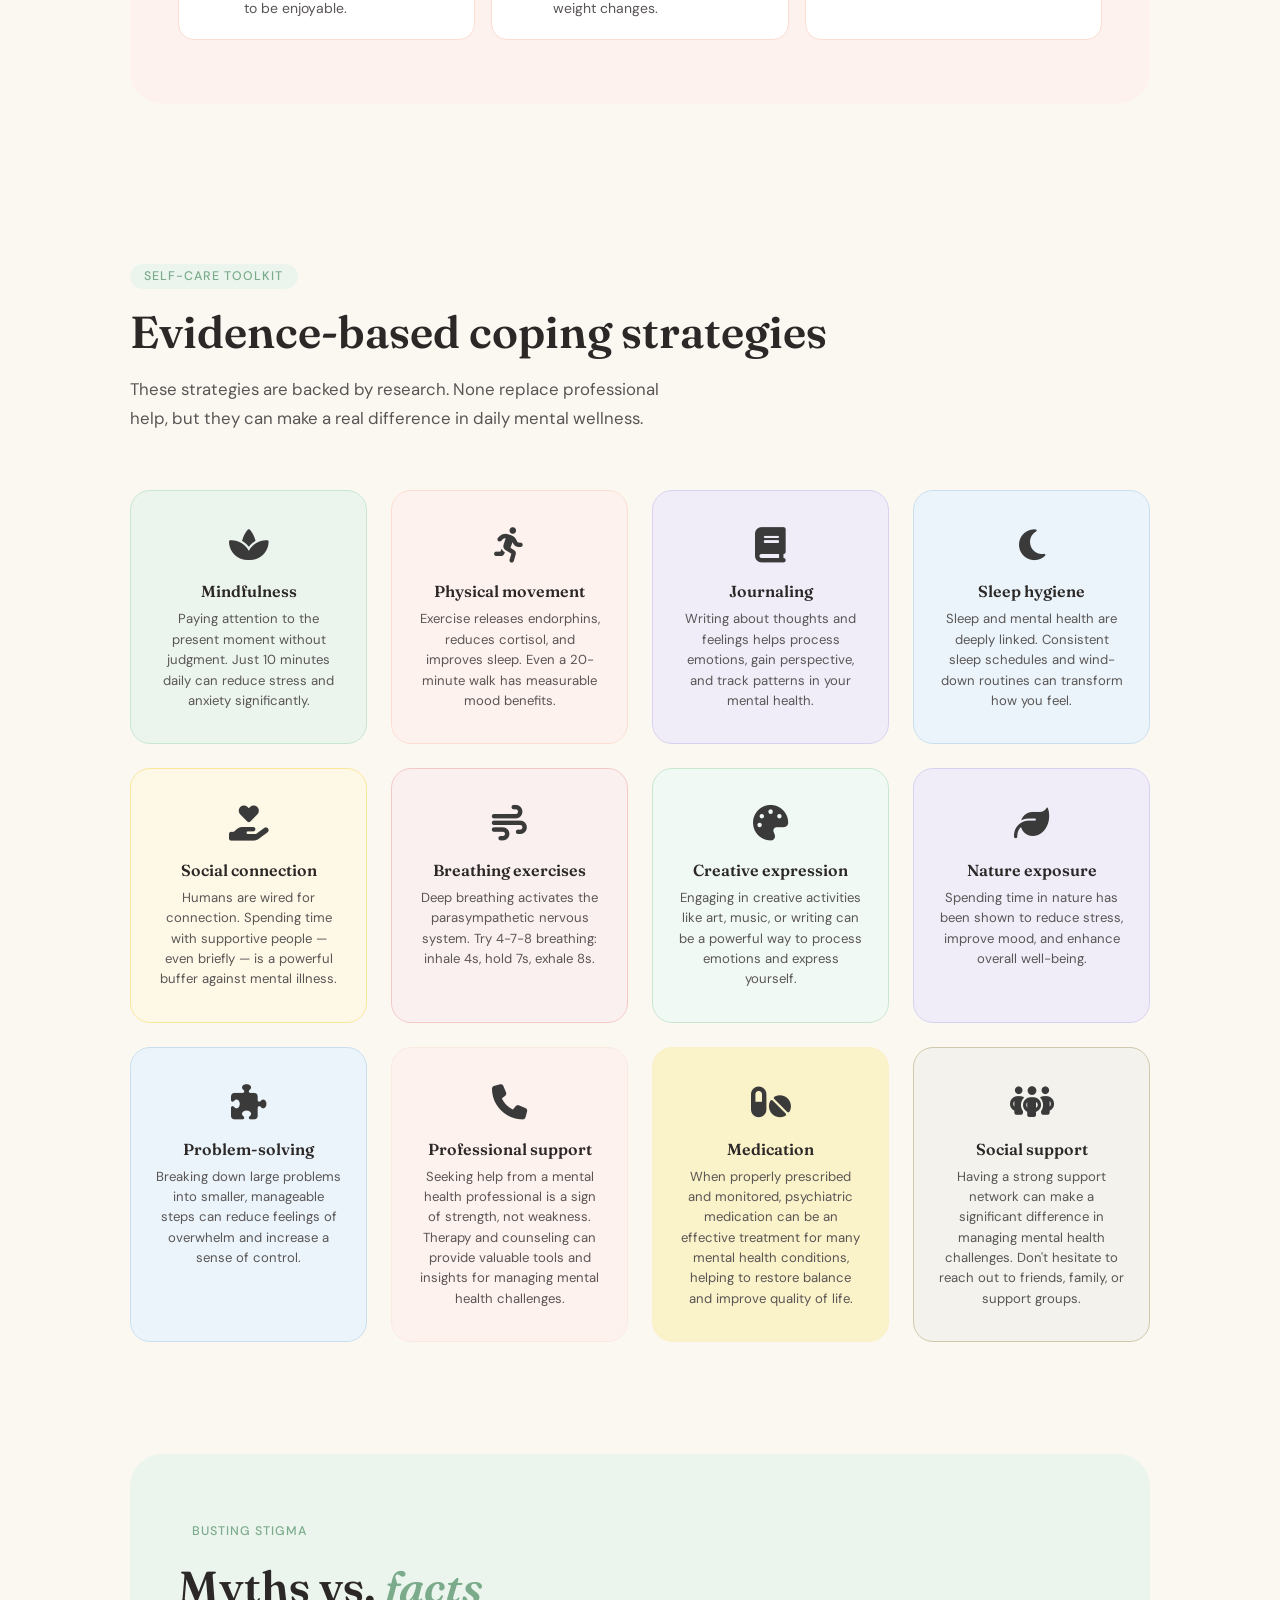
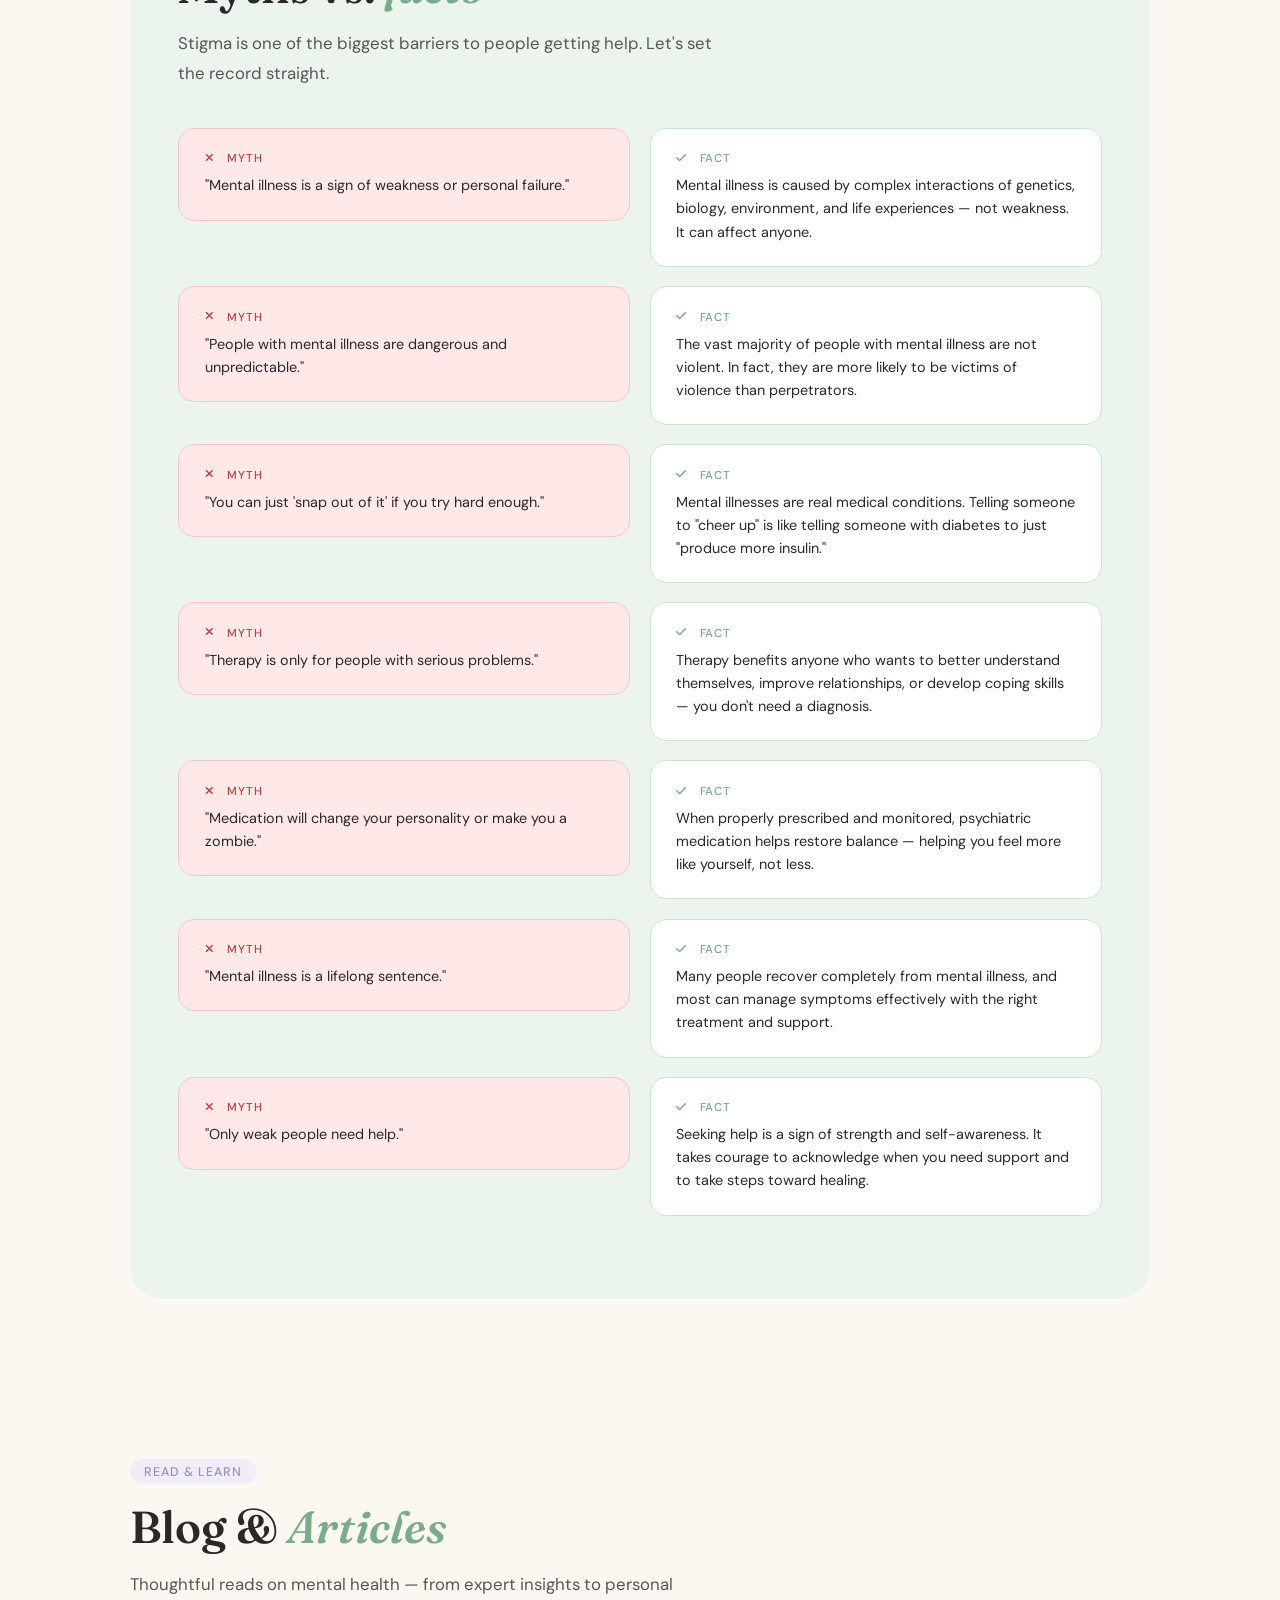
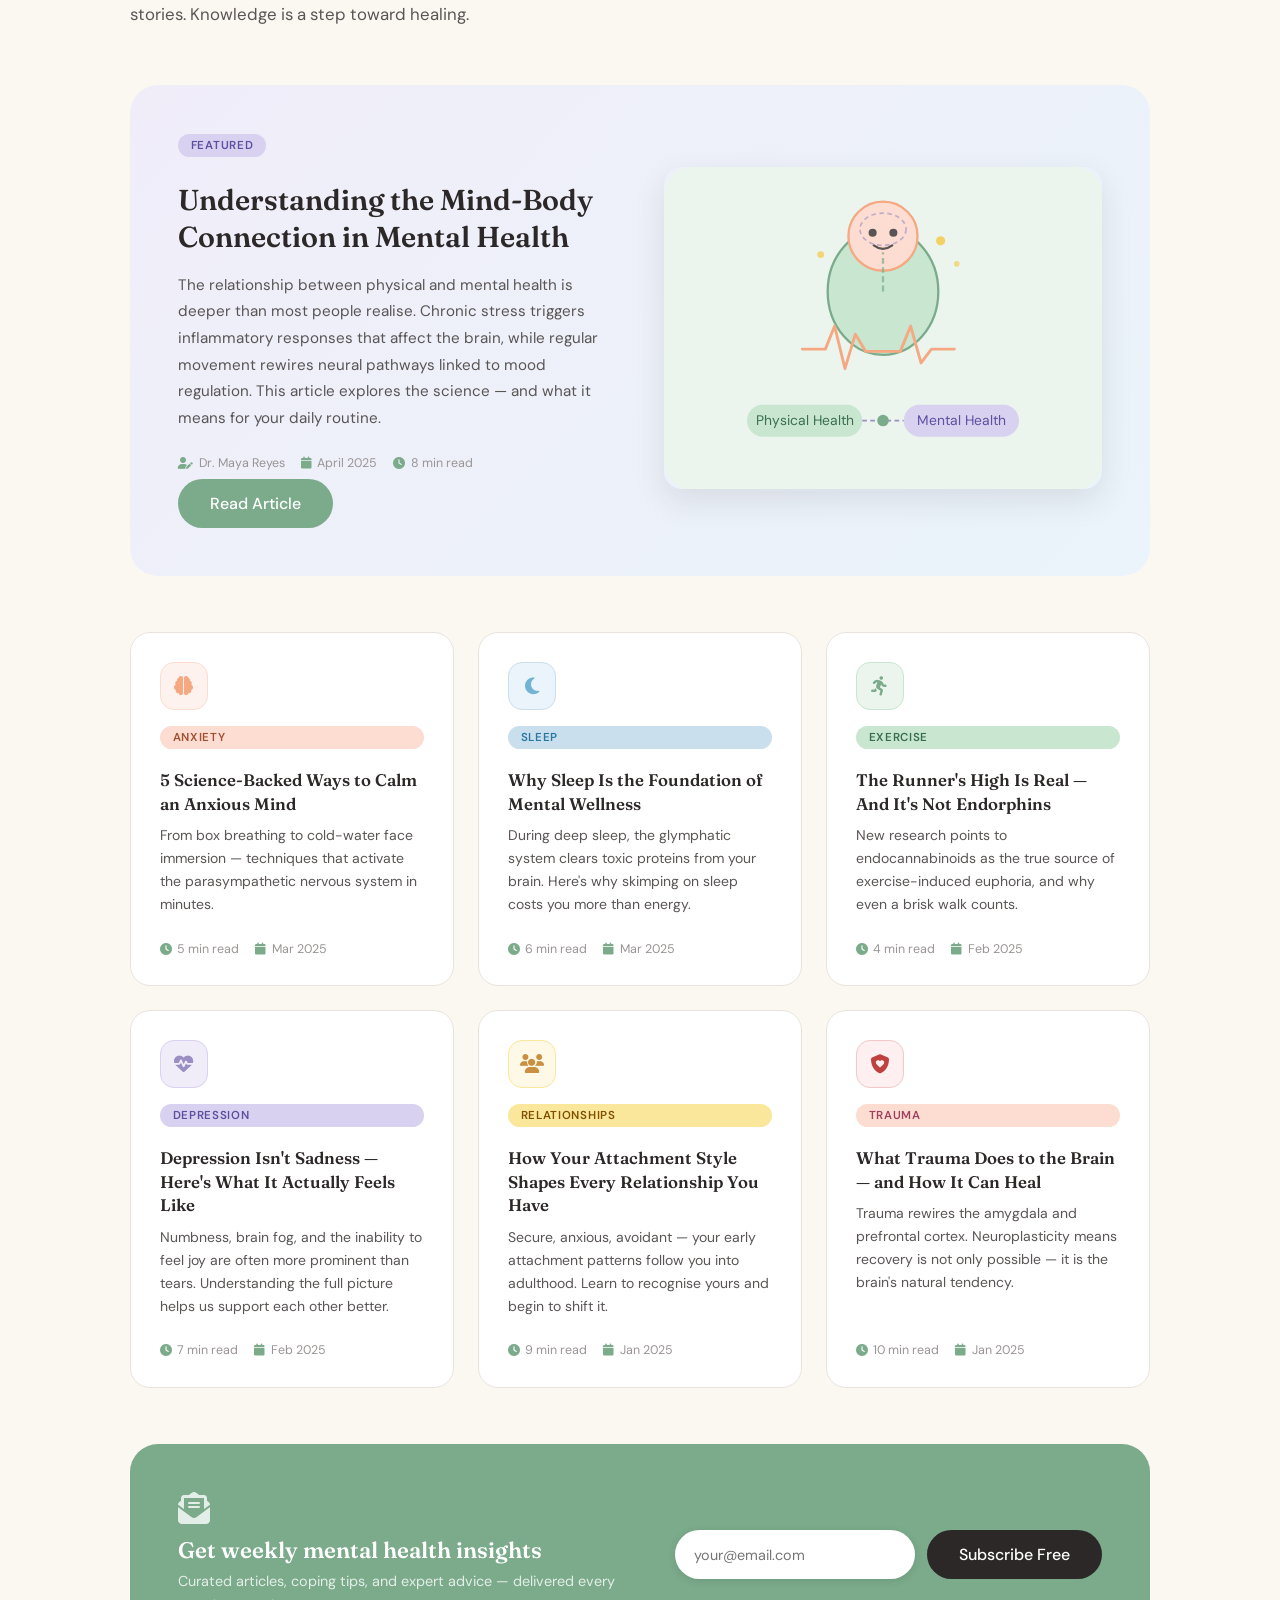
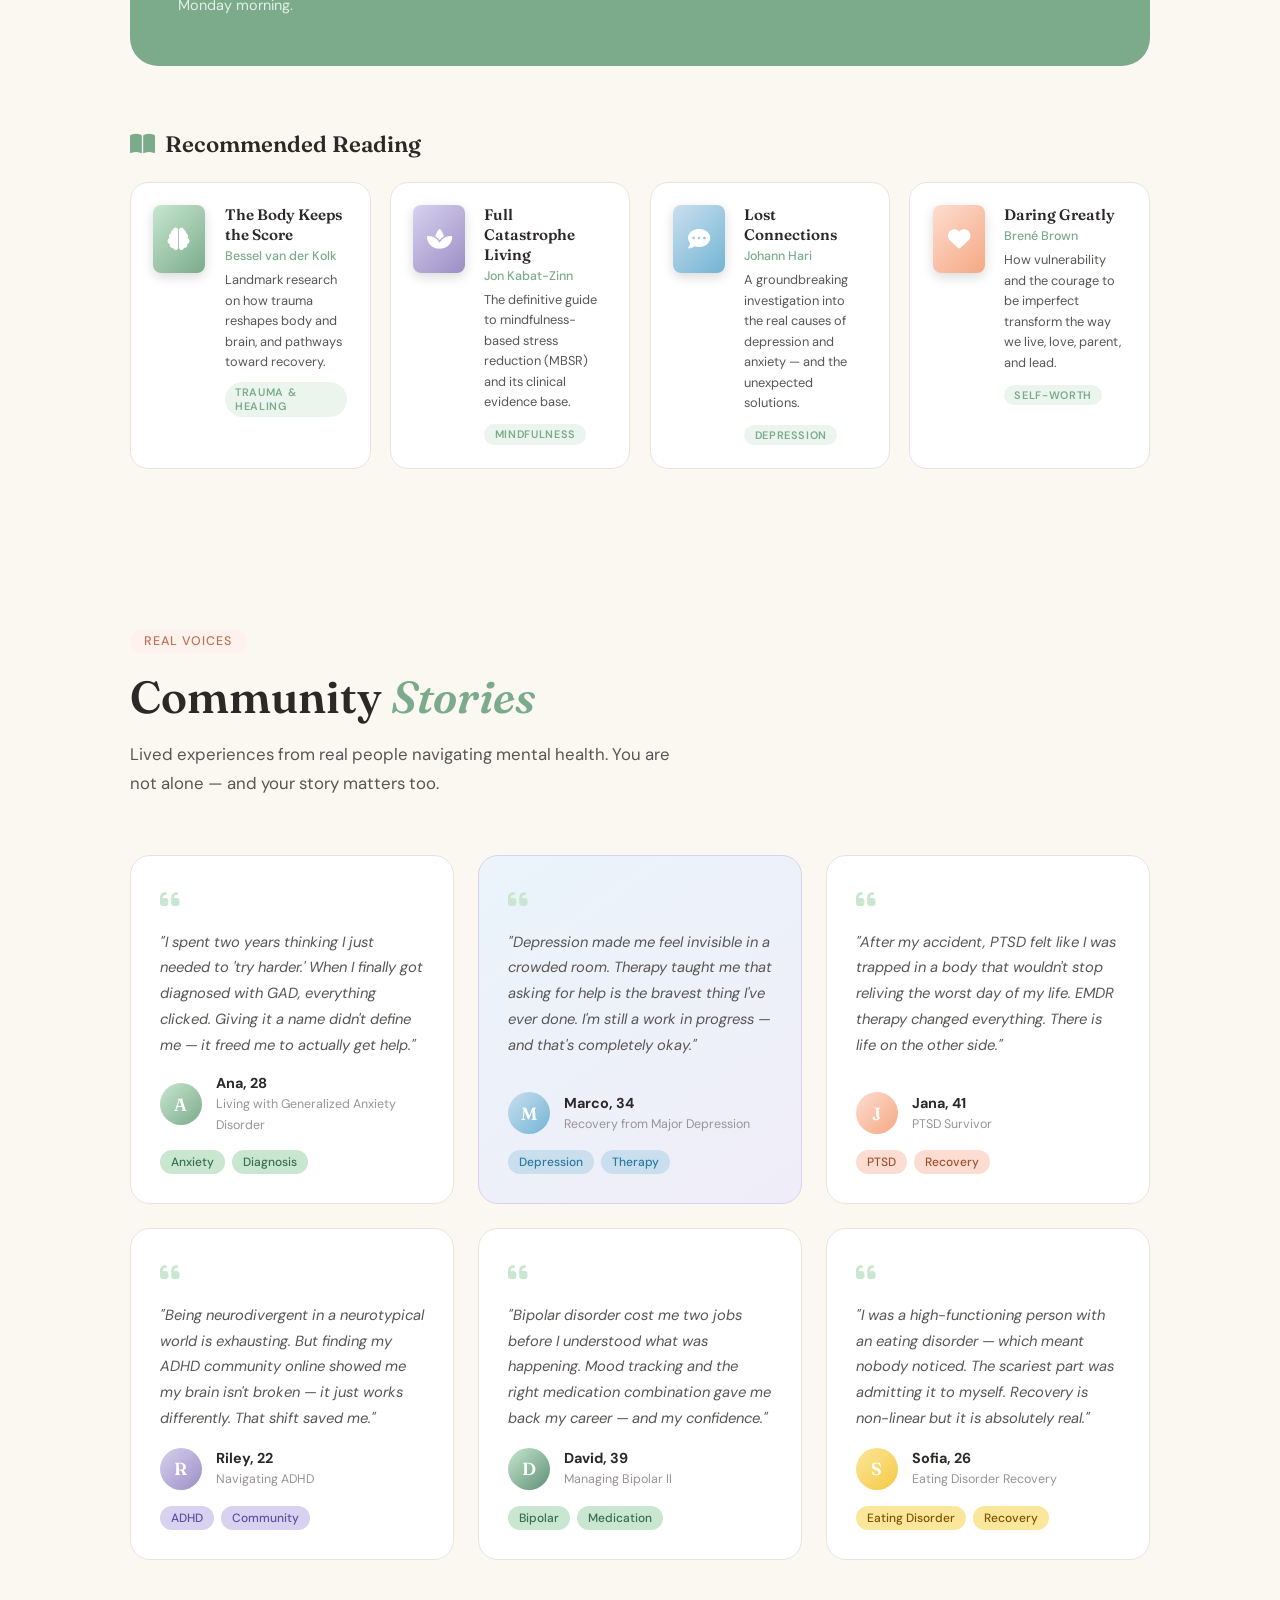
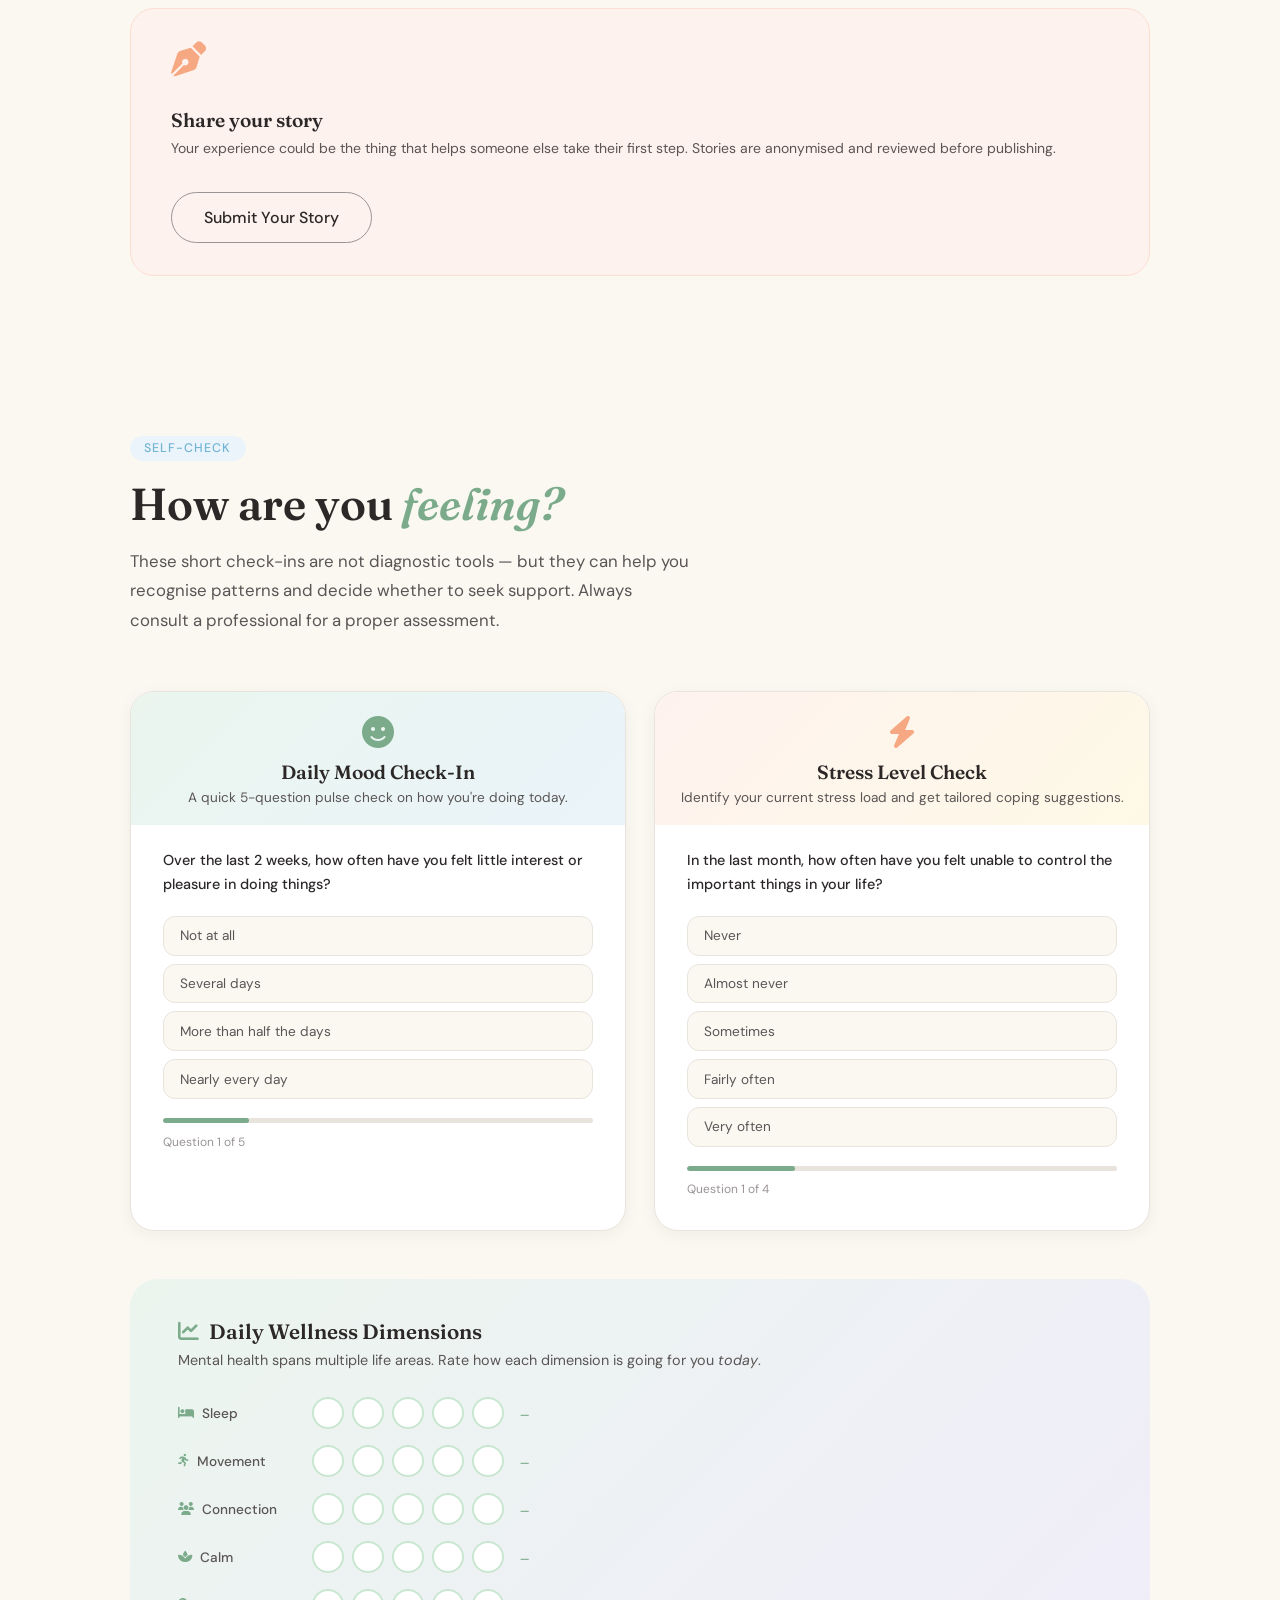
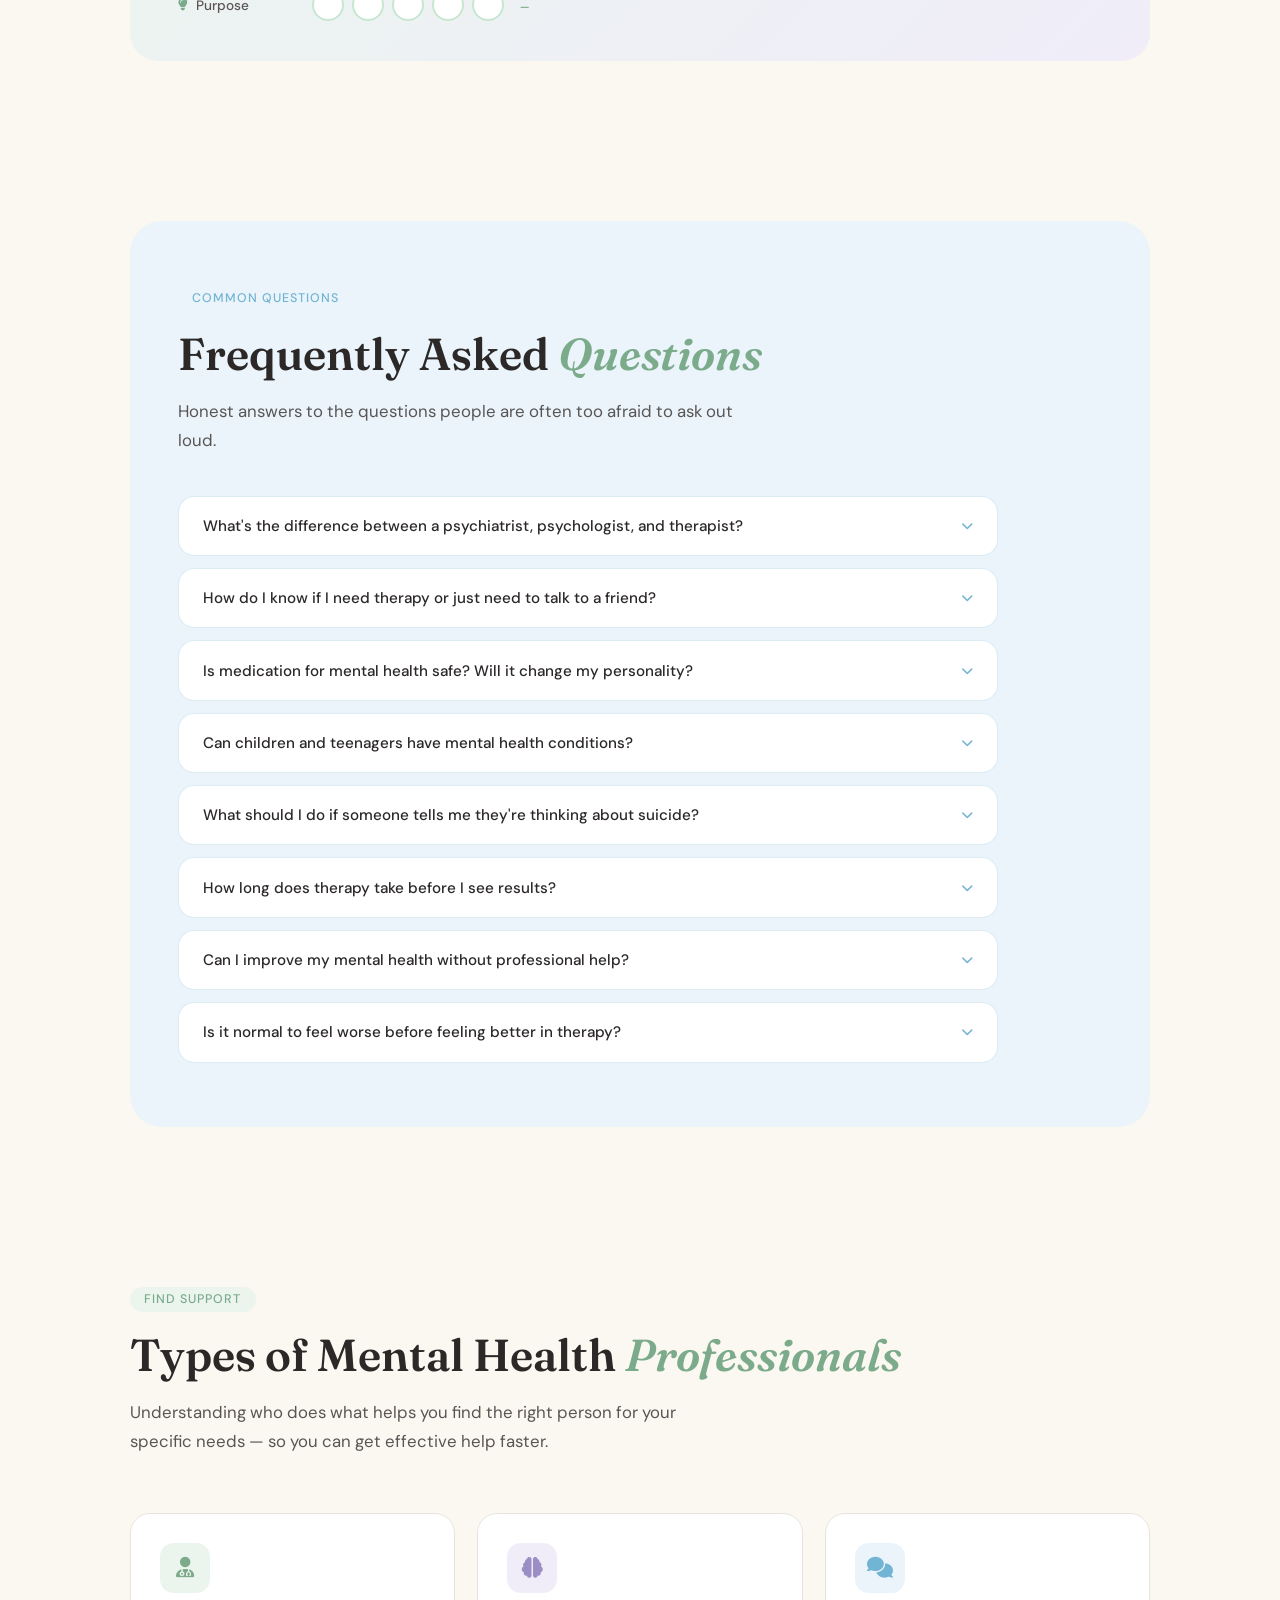
==== commit a3c8d74f: "initial commit" ====
--- a/index.html
+++ b/index.html
@@ -364,12 +364,7 @@
           <a href="#faq">FAQ</a>
           <a href="#help">Get Help</a>
         </div>
-
-        <!-- ✅ MENU BUTTON -->
-  <button class="menu-toggle">
-    <i class="fa-solid fa-bars"></i>
-  </button>
-
+        
       </nav>
 
       <!-- ── Hero ── -->
--- a/styles.css
+++ b/styles.css
@@ -2115,75 +2115,3 @@
 html {
   scroll-behavior: smooth;
 }
-/* ===== NAV LAYOUT FIX ===== */
-nav {
-  display: flex;
-  align-items: center;
-  justify-content: space-between;
-  position: relative;
-}
-
-/* ===== MENU BUTTON ===== */
-.menu-toggle {
-  display: none;
-  font-size: 22px;
-  background: none;
-  border: none;
-  cursor: pointer;
-  color: #333;
-  z-index: 999; /* 🔥 ensures it's visible */
-}
-
-/* ===== MOBILE NAV RIGHT DROPDOWN ===== */
-.menu-toggle {
-  display: none;
-  font-size: 22px;
-  background: none;
-  border: none;
-  cursor: pointer;
-  color: #333;
-  z-index: 1000;
-}
-
-@media (max-width: 768px) {
-
-  /* show button */
-  .menu-toggle {
-    display: block !important;
-  }
-
-  /* dropdown menu */
-  .nav-links {
-    margin: 0 !important;
-
-    position: absolute;
-    top: 64px;
-    right: 10px;        /* ✅ move to right */
-    left: auto;
-
-    width: 230px;       /* ✅ smaller box */
-    background: #fff;
-
-    flex-direction: column;
-    align-items: flex-start;
-
-    padding: 1rem;
-    border-radius: 12px;
-    box-shadow: 0 10px 25px rgba(0,0,0,0.1);
-
-    display: none;
-  }
-
-  /* show menu */
-  .nav-links.active {
-    display: flex;
-  }
-
-  /* links style */
-  .nav-links a {
-    width: 100%;
-    padding: 10px;
-    text-align: left;
-  }
-
-}
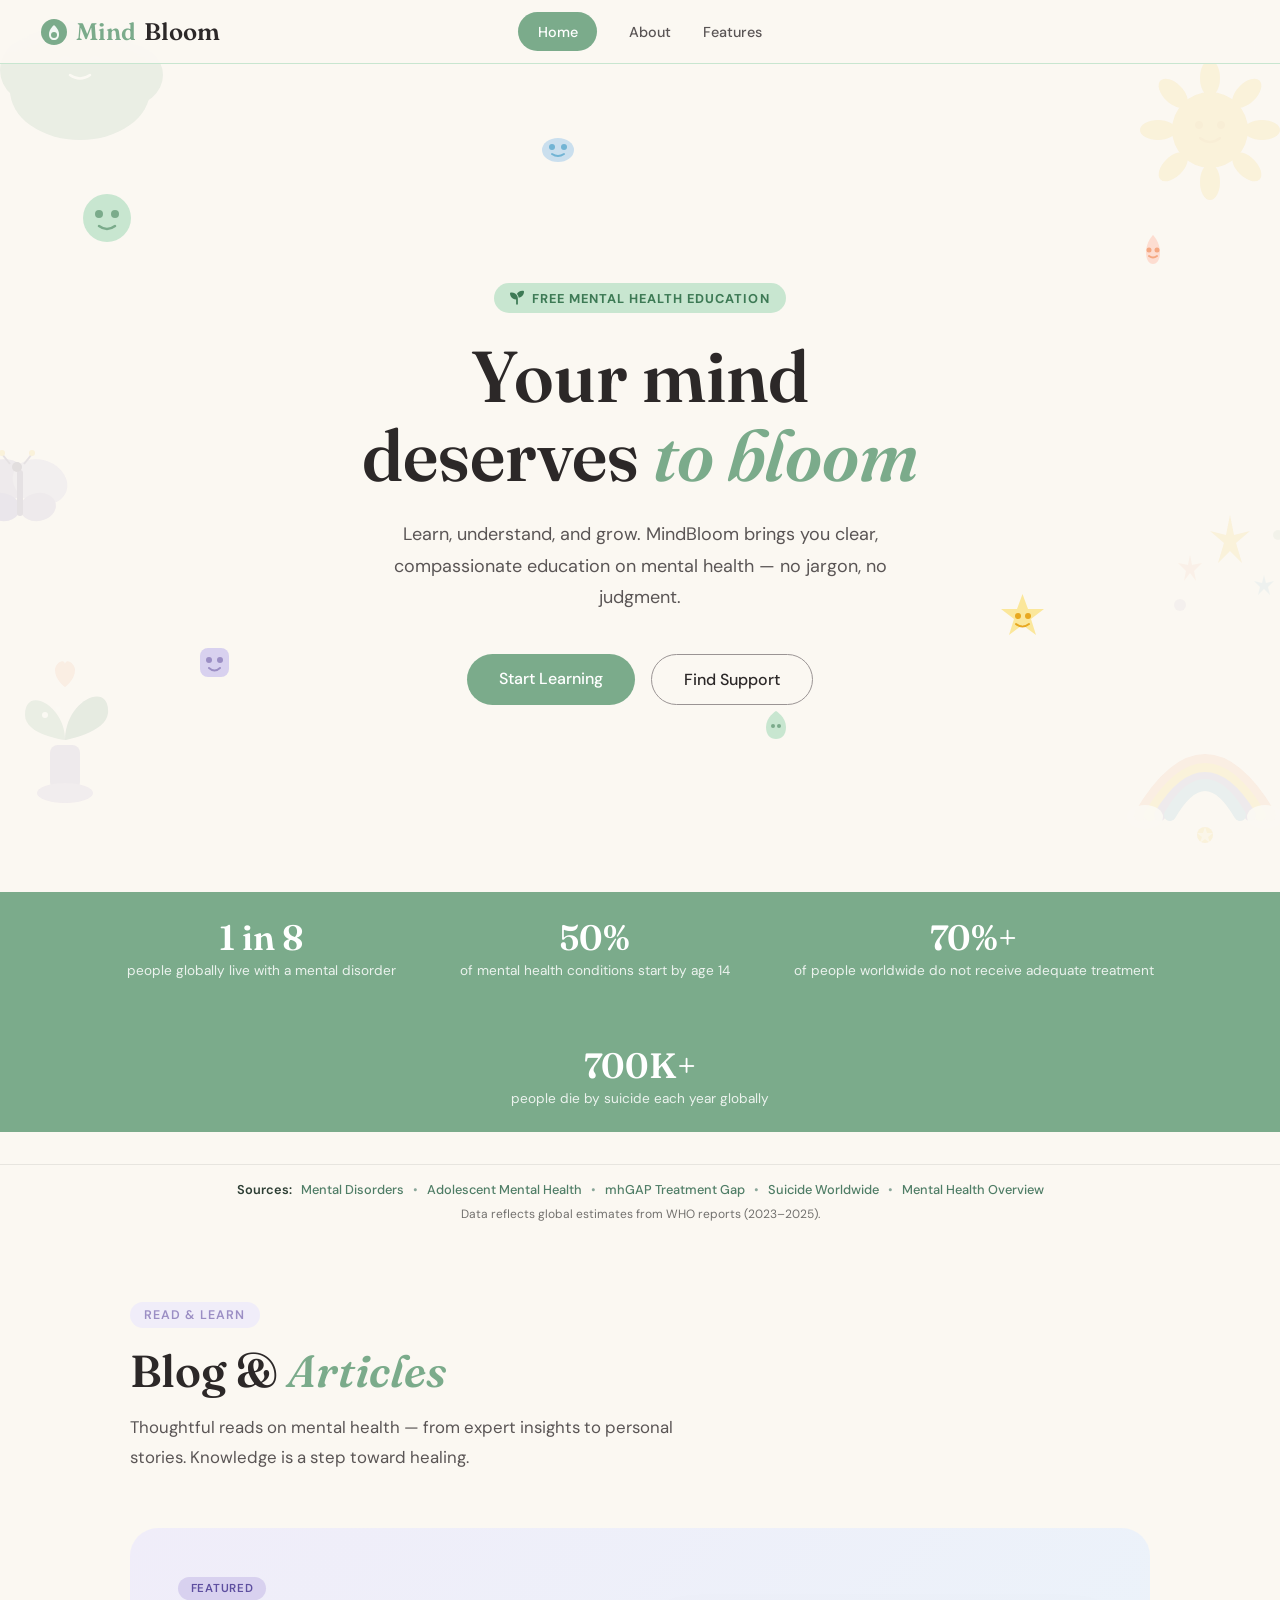
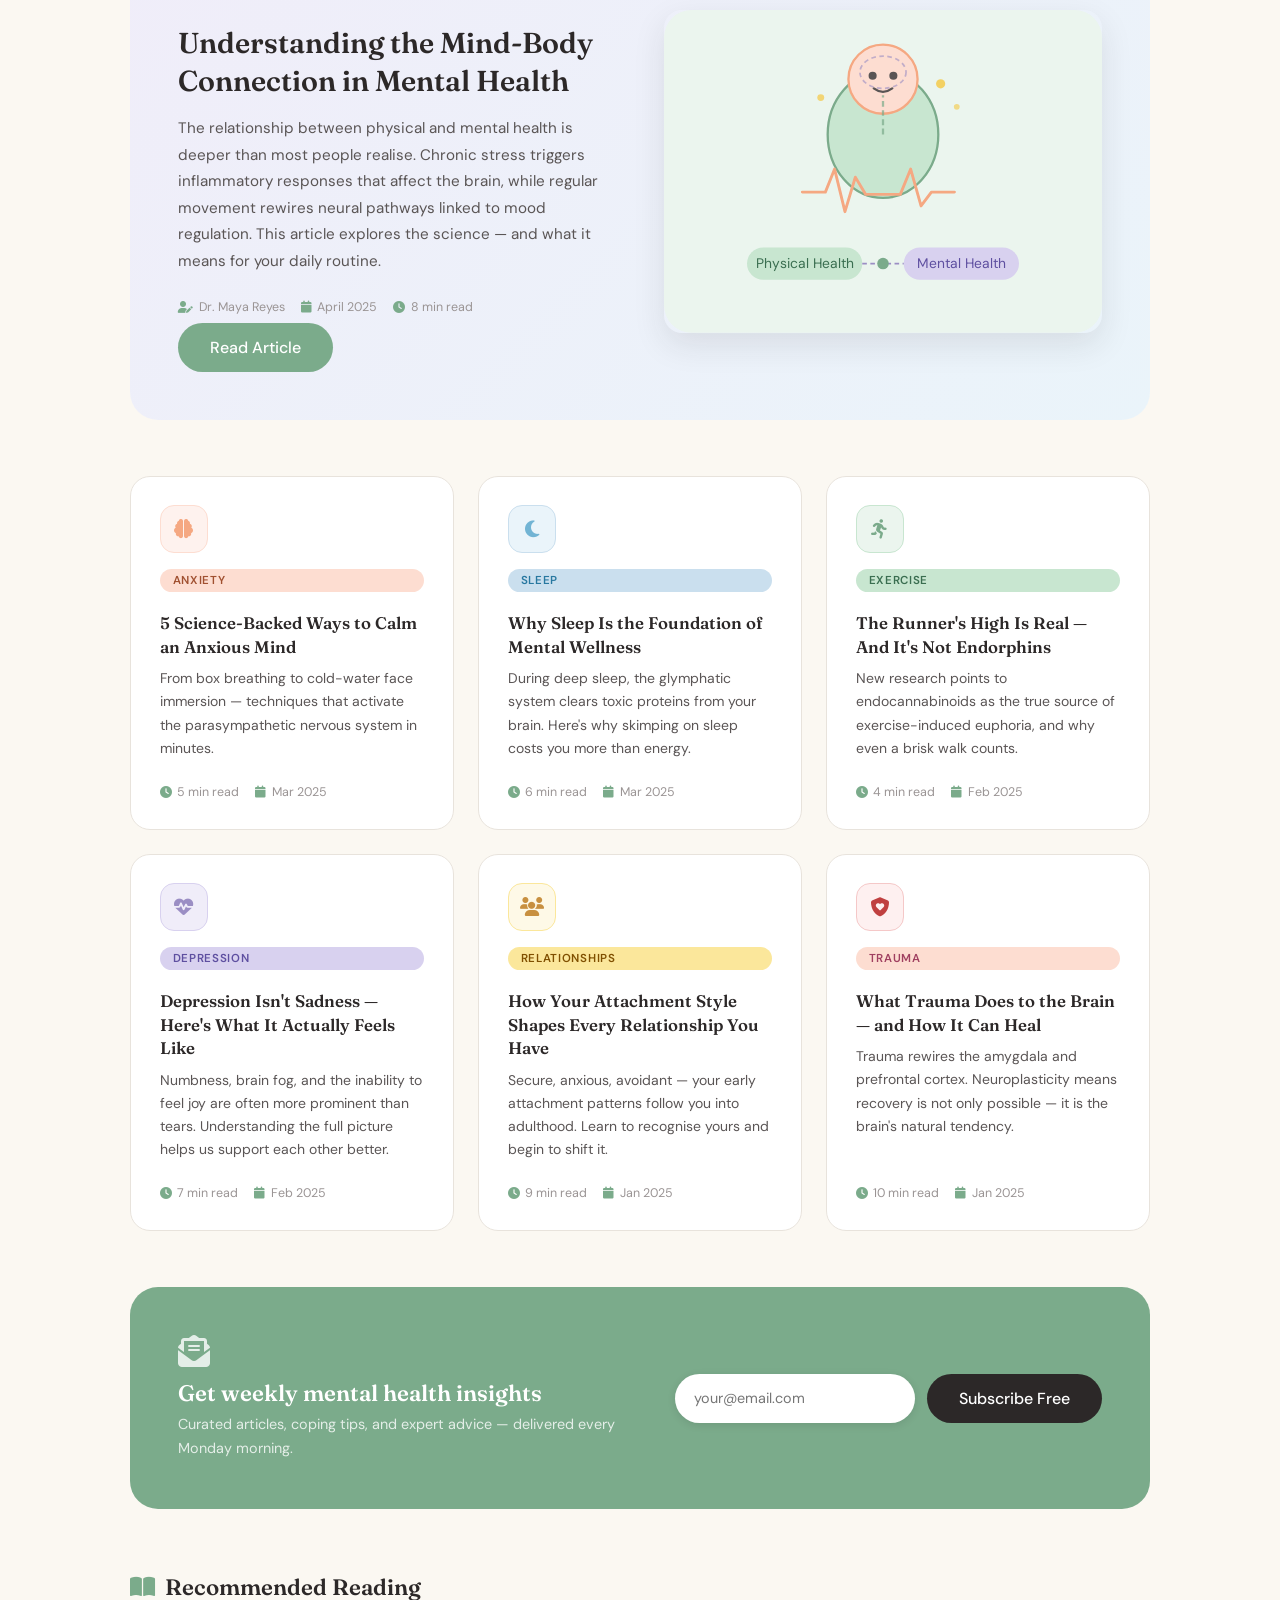
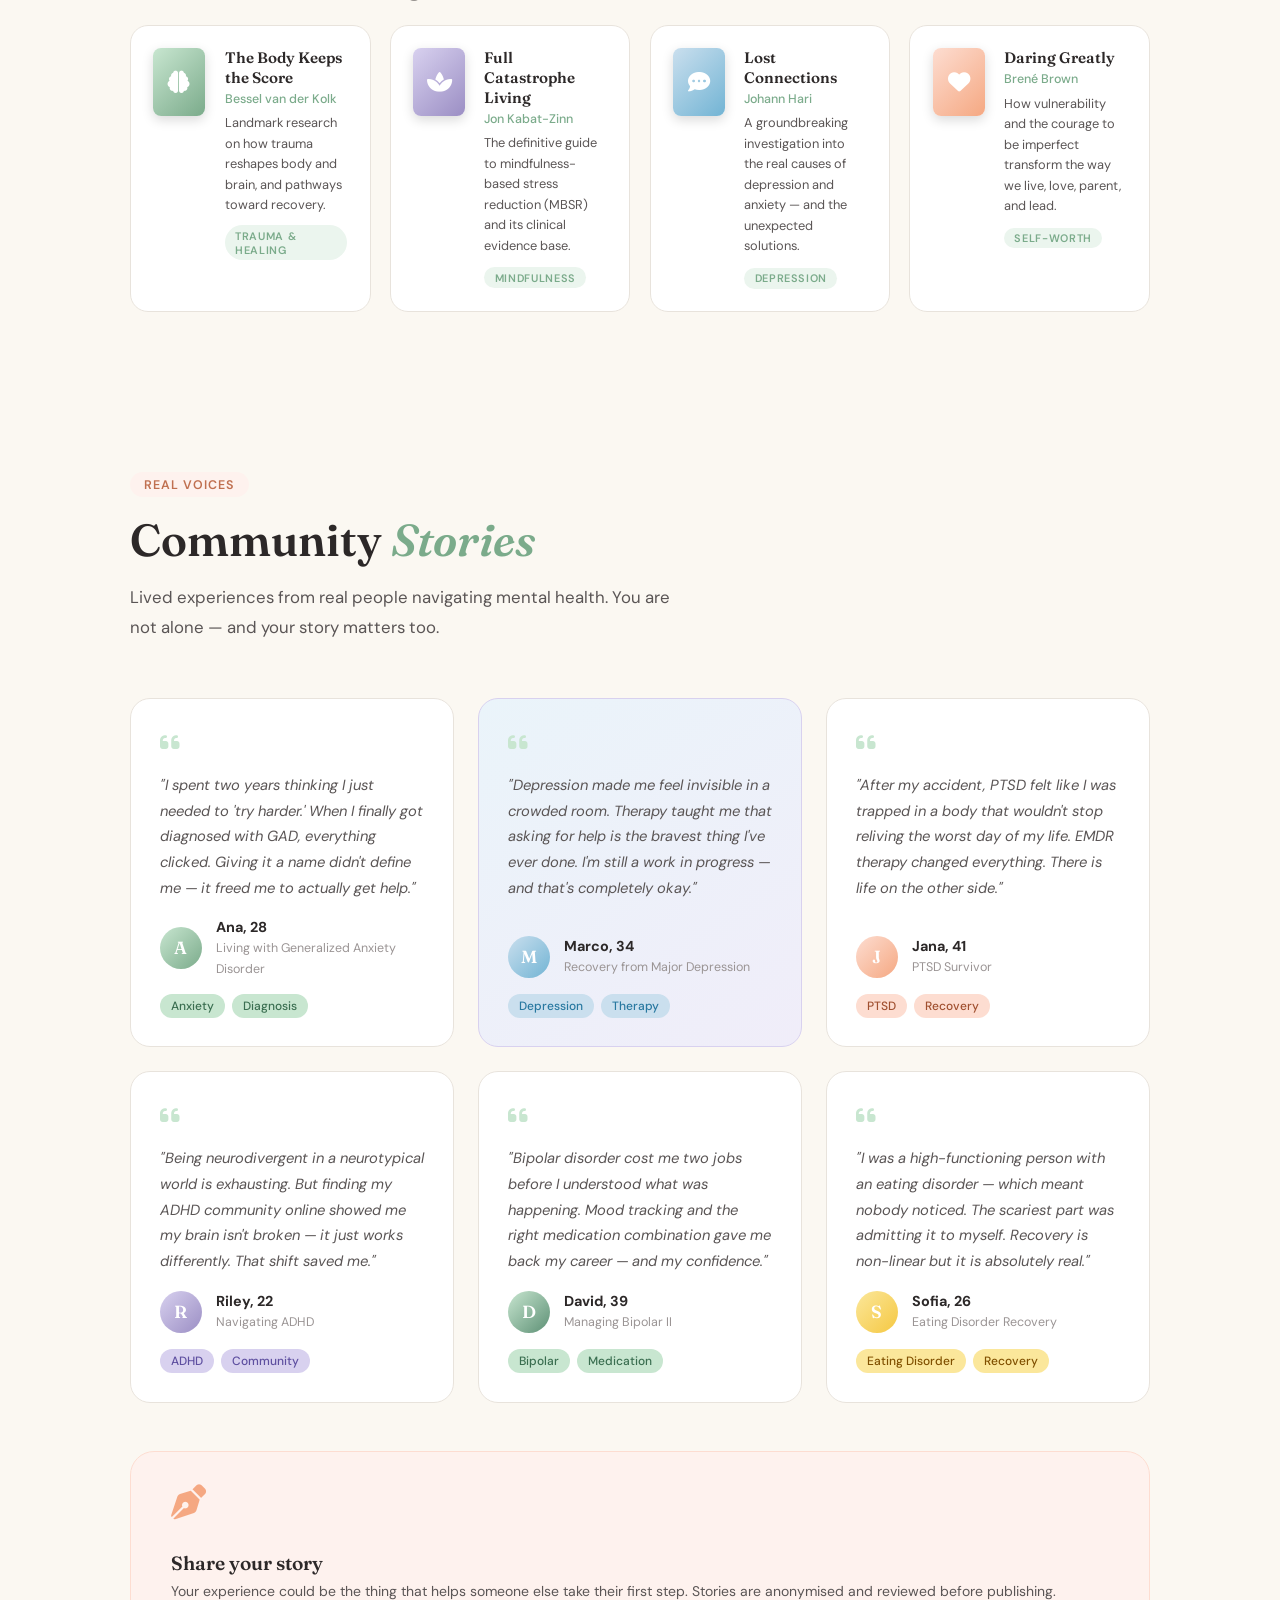
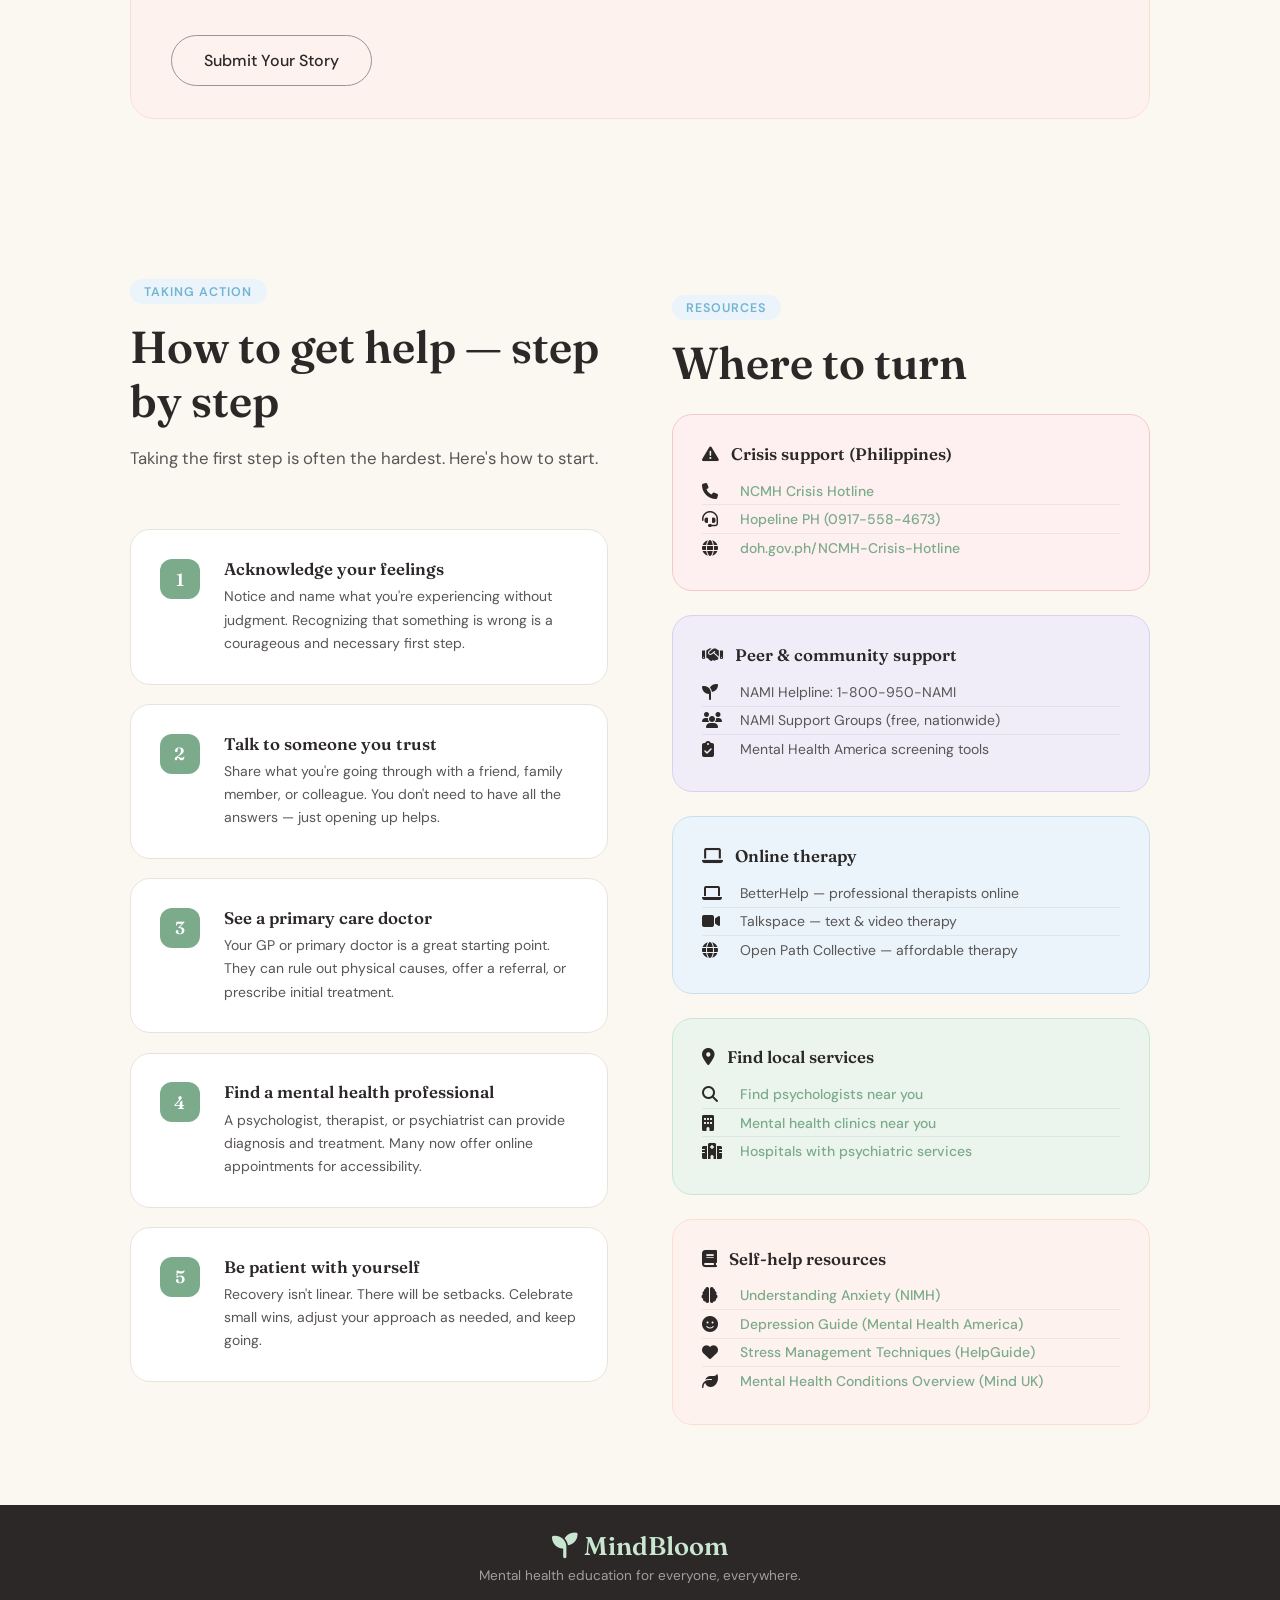
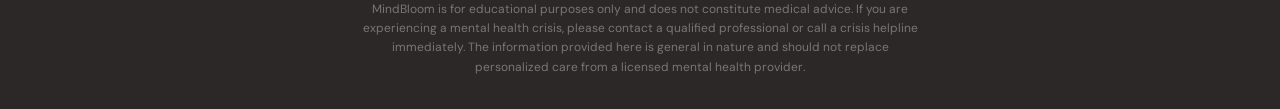
==== commit 5a991c26: "adding new pages and updating styles and script for better functionality and design" ====
--- a/index.html
+++ b/index.html
@@ -1,2468 +1,667 @@
-  <!doctype html>
-  <html lang="en">
-    <head>
-      <meta charset="UTF-8" />
-      <meta name="viewport" content="width=device-width, initial-scale=1.0" />
-      <title>MindBloom — Mental Health Education</title>
-      <link
-        href="https://fonts.googleapis.com/css2?family=Fraunces:ital,opsz,wght@0,9..144,300;0,9..144,600;1,9..144,400&family=DM+Sans:wght@300;400;500&display=swap"
-        rel="stylesheet"/>
-      <link rel="stylesheet" href="https://cdnjs.cloudflare.com/ajax/libs/font-awesome/6.5.0/css/all.min.css" />
-      <link rel="stylesheet" href="styles.css" />
-    </head>
-    <body>
-      <!-- ── Floating background mascots ── -->
-      <div class="bg-deco tl">
-        <svg
-          width="200"
-          height="200"
-          viewBox="0 0 200 200"
-          fill="none"
-          xmlns="http://www.w3.org/2000/svg"
-        >
-          <!-- Sleepy cloud mascot -->
-          <ellipse cx="100" cy="120" rx="70" ry="50" fill="#7BAB8B" />
-          <ellipse cx="60" cy="100" rx="40" ry="35" fill="#7BAB8B" />
-          <ellipse cx="145" cy="105" rx="38" ry="32" fill="#7BAB8B" />
-          <ellipse cx="100" cy="90" rx="50" ry="40" fill="#7BAB8B" />
-          <!-- eyes -->
-          <path
-            d="M80 90 Q85 85 90 90"
-            stroke="white"
-            stroke-width="3"
-            stroke-linecap="round"
-            fill="none"
-          />
-          <path
-            d="M110 90 Q115 85 120 90"
-            stroke="white"
-            stroke-width="3"
-            stroke-linecap="round"
-            fill="none"
-          />
-          <!-- smile -->
-          <path
-            d="M90 105 Q100 112 110 105"
-            stroke="white"
-            stroke-width="2.5"
-            stroke-linecap="round"
-            fill="none"
-          />
-          <!-- zzz -->
-          <text
-            x="148"
-            y="72"
-            fill="#7BAB8B"
-            font-size="16"
-            font-weight="bold"
-            font-family="serif"
-            opacity="0.6"
-          >
-            z
-          </text>
-          <text
-            x="158"
-            y="58"
-            fill="#7BAB8B"
-            font-size="20"
-            font-weight="bold"
-            font-family="serif"
-            opacity="0.5"
-          >
-            z
-          </text>
-          <text
-            x="170"
-            y="42"
-            fill="#7BAB8B"
-            font-size="24"
-            font-weight="bold"
-            font-family="serif"
-            opacity="0.4"
-          >
-            z
-          </text>
+<!doctype html>
+<html lang="en">
+  <head>
+    <meta charset="UTF-8" />
+    <meta name="viewport" content="width=device-width, initial-scale=1.0" />
+    <title>MindBloom — Mental Health Education</title>
+    <link
+      href="https://fonts.googleapis.com/css2?family=Fraunces:ital,opsz,wght@0,9..144,300;0,9..144,600;1,9..144,400&family=DM+Sans:wght@300;400;500&display=swap"
+      rel="stylesheet"/>
+    <link rel="stylesheet" href="https://cdnjs.cloudflare.com/ajax/libs/font-awesome/6.5.0/css/all.min.css" />
+    <link rel="stylesheet" href="styles.css" />
+  </head>
+  <body>
+    <!-- ── Floating background mascots ── -->
+    <div class="bg-deco tl">
+      <svg width="200" height="200" viewBox="0 0 200 200" fill="none" xmlns="http://www.w3.org/2000/svg">
+        <ellipse cx="100" cy="120" rx="70" ry="50" fill="#7BAB8B" />
+        <ellipse cx="60" cy="100" rx="40" ry="35" fill="#7BAB8B" />
+        <ellipse cx="145" cy="105" rx="38" ry="32" fill="#7BAB8B" />
+        <ellipse cx="100" cy="90" rx="50" ry="40" fill="#7BAB8B" />
+        <path d="M80 90 Q85 85 90 90" stroke="white" stroke-width="3" stroke-linecap="round" fill="none" />
+        <path d="M110 90 Q115 85 120 90" stroke="white" stroke-width="3" stroke-linecap="round" fill="none" />
+        <path d="M90 105 Q100 112 110 105" stroke="white" stroke-width="2.5" stroke-linecap="round" fill="none" />
+        <text x="148" y="72" fill="#7BAB8B" font-size="16" font-weight="bold" font-family="serif" opacity="0.6">z</text>
+        <text x="158" y="58" fill="#7BAB8B" font-size="20" font-weight="bold" font-family="serif" opacity="0.5">z</text>
+        <text x="170" y="42" fill="#7BAB8B" font-size="24" font-weight="bold" font-family="serif" opacity="0.4">z</text>
+      </svg>
+    </div>
+    <div class="bg-deco tr">
+      <svg width="180" height="180" viewBox="0 0 180 180" fill="none" xmlns="http://www.w3.org/2000/svg">
+        <g transform="translate(90,90)">
+          <circle r="38" fill="#F5C842" />
+          <ellipse cx="0" cy="-52" rx="10" ry="18" fill="#F5C842" transform="rotate(0)" />
+          <ellipse cx="0" cy="-52" rx="10" ry="18" fill="#F5C842" transform="rotate(45)" />
+          <ellipse cx="0" cy="-52" rx="10" ry="18" fill="#F5C842" transform="rotate(90)" />
+          <ellipse cx="0" cy="-52" rx="10" ry="18" fill="#F5C842" transform="rotate(135)" />
+          <ellipse cx="0" cy="-52" rx="10" ry="18" fill="#F5C842" transform="rotate(180)" />
+          <ellipse cx="0" cy="-52" rx="10" ry="18" fill="#F5C842" transform="rotate(225)" />
+          <ellipse cx="0" cy="-52" rx="10" ry="18" fill="#F5C842" transform="rotate(270)" />
+          <ellipse cx="0" cy="-52" rx="10" ry="18" fill="#F5C842" transform="rotate(315)" />
+          <circle r="32" fill="#F5C842" />
+          <circle cx="-11" cy="-5" r="4" fill="#E8A820" />
+          <circle cx="11" cy="-5" r="4" fill="#E8A820" />
+          <path d="M-10 8 Q0 16 10 8" stroke="#E8A820" stroke-width="2.5" stroke-linecap="round" fill="none" />
+        </g>
+      </svg>
+    </div>
+    <div class="bg-deco bl">
+      <svg width="190" height="190" viewBox="0 0 190 190" fill="none" xmlns="http://www.w3.org/2000/svg">
+        <rect x="80" y="120" width="30" height="45" rx="8" fill="#9B8EC4" />
+        <path d="M95 115 C95 80 55 60 55 90 C55 110 95 115 95 115 Z" fill="#7BAB8B" />
+        <path d="M95 115 C95 75 140 55 138 88 C136 108 95 115 95 115 Z" fill="#5D9075" />
+        <ellipse cx="95" cy="168" rx="28" ry="10" fill="#B09FD4" />
+        <path d="M85 45 C85 38 95 32 95 40 C95 32 105 38 105 45 C105 55 95 62 95 62 C95 62 85 55 85 45Z" fill="#F5A882" />
+        <circle cx="75" cy="90" r="3" fill="white" />
+        <circle cx="88" cy="84" r="3" fill="white" />
+      </svg>
+    </div>
+    <div class="bg-deco br">
+      <svg width="170" height="170" viewBox="0 0 170 170" fill="none" xmlns="http://www.w3.org/2000/svg">
+        <path d="M20 130 Q85 20 150 130" stroke="#F5A882" stroke-width="12" fill="none" stroke-linecap="round" />
+        <path d="M30 130 Q85 38 140 130" stroke="#F5C842" stroke-width="12" fill="none" stroke-linecap="round" />
+        <path d="M40 130 Q85 56 130 130" stroke="#9B8EC4" stroke-width="12" fill="none" stroke-linecap="round" />
+        <path d="M50 130 Q85 70 120 130" stroke="#72B4D4" stroke-width="12" fill="none" stroke-linecap="round" />
+        <ellipse cx="25" cy="132" rx="18" ry="12" fill="white" opacity="0.9" />
+        <ellipse cx="145" cy="132" rx="18" ry="12" fill="white" opacity="0.9" />
+        <circle cx="85" cy="150" r="8" fill="#F5C842" />
+        <path d="M85 142 L87 148 L93 148 L88 152 L90 158 L85 154 L80 158 L82 152 L77 148 L83 148 Z" fill="white" opacity="0.6" />
+      </svg>
+    </div>
+    <div class="bg-deco mid-l">
+      <svg width="120" height="120" viewBox="0 0 120 120" fill="none">
+        <ellipse cx="40" cy="50" rx="28" ry="22" fill="#9B8EC4" transform="rotate(-20 40 50)" />
+        <ellipse cx="80" cy="50" rx="28" ry="22" fill="#B8AEDE" transform="rotate(20 80 50)" />
+        <ellipse cx="42" cy="75" rx="18" ry="14" fill="#7B6EC0" transform="rotate(10 42 75)" />
+        <ellipse cx="78" cy="75" rx="18" ry="14" fill="#9B8EC4" transform="rotate(-10 78 75)" />
+        <rect x="57" y="38" width="6" height="46" rx="3" fill="#5A4A80" />
+        <circle cx="57" cy="35" r="5" fill="#3D3060" />
+        <line x1="50" y1="32" x2="42" y2="22" stroke="#5A4A80" stroke-width="2" />
+        <line x1="64" y1="32" x2="72" y2="22" stroke="#5A4A80" stroke-width="2" />
+        <circle cx="42" cy="21" r="3" fill="#F5C842" />
+        <circle cx="72" cy="21" r="3" fill="#F5C842" />
+      </svg>
+    </div>
+    <div class="bg-deco mid-r">
+      <svg width="140" height="140" viewBox="0 0 140 140" fill="none">
+        <path d="M70 20 L74 40 L90 36 L76 48 L82 68 L70 56 L58 68 L64 48 L50 36 L66 40 Z" fill="#F5C842" />
+        <path d="M30 60 L32 70 L42 68 L34 76 L36 86 L30 78 L24 86 L26 76 L18 68 L28 70 Z" fill="#F5A882" opacity="0.7" />
+        <path d="M104 80 L106 88 L114 86 L108 92 L110 100 L104 94 L98 100 L100 92 L94 86 L102 88 Z" fill="#72B4D4" opacity="0.7" />
+        <circle cx="20" cy="110" r="6" fill="#9B8EC4" opacity="0.5" />
+        <circle cx="118" cy="40" r="5" fill="#7BAB8B" opacity="0.5" />
+      </svg>
+    </div>
+
+    <!-- ── Nav ── -->
+    <nav>
+      <div class="nav-logo">
+        <svg width="28" height="28" viewBox="0 0 28 28" fill="none">
+          <circle cx="14" cy="14" r="13" fill="#7BAB8B" />
+          <path d="M14 7 C14 7 9 11 9 16 C9 20 11 22 14 22 C17 22 19 20 19 16 C19 11 14 7 14 7Z" fill="white" opacity="0.9" />
+          <circle cx="14" cy="17" r="3" fill="#7BAB8B" />
         </svg>
-      </div>
-
-      <div class="bg-deco tr">
-        <svg
-          width="180"
-          height="180"
-          viewBox="0 0 180 180"
-          fill="none"
-          xmlns="http://www.w3.org/2000/svg"
-        >
-          <!-- Star/sun mascot -->
-          <g transform="translate(90,90)">
-            <circle r="38" fill="#F5C842" />
-            <ellipse
-              cx="0"
-              cy="-52"
-              rx="10"
-              ry="18"
-              fill="#F5C842"
-              transform="rotate(0)"
-            />
-            <ellipse
-              cx="0"
-              cy="-52"
-              rx="10"
-              ry="18"
-              fill="#F5C842"
-              transform="rotate(45)"
-            />
-            <ellipse
-              cx="0"
-              cy="-52"
-              rx="10"
-              ry="18"
-              fill="#F5C842"
-              transform="rotate(90)"
-            />
-            <ellipse
-              cx="0"
-              cy="-52"
-              rx="10"
-              ry="18"
-              fill="#F5C842"
-              transform="rotate(135)"
-            />
-            <ellipse
-              cx="0"
-              cy="-52"
-              rx="10"
-              ry="18"
-              fill="#F5C842"
-              transform="rotate(180)"
-            />
-            <ellipse
-              cx="0"
-              cy="-52"
-              rx="10"
-              ry="18"
-              fill="#F5C842"
-              transform="rotate(225)"
-            />
-            <ellipse
-              cx="0"
-              cy="-52"
-              rx="10"
-              ry="18"
-              fill="#F5C842"
-              transform="rotate(270)"
-            />
-            <ellipse
-              cx="0"
-              cy="-52"
-              rx="10"
-              ry="18"
-              fill="#F5C842"
-              transform="rotate(315)"
-            />
-            <circle r="32" fill="#F5C842" />
-            <!-- face -->
-            <circle cx="-11" cy="-5" r="4" fill="#E8A820" />
-            <circle cx="11" cy="-5" r="4" fill="#E8A820" />
-            <path
-              d="M-10 8 Q0 16 10 8"
-              stroke="#E8A820"
-              stroke-width="2.5"
-              stroke-linecap="round"
-              fill="none"
-            />
-          </g>
+        Mind<span>Bloom</span>
+      </div>
+      <div class="nav-links">
+        <a href="index.html">Home</a>
+        <a href="about.html">About</a>
+        <a href="features.html">Features</a>
+      </div>
+    </nav>
+
+    <!-- ── Hero ── -->
+    <div class="hero" id="home">
+      <div class="hero-floaties">
+        <svg class="floatie" style="left: 6%; top: 15%" width="60" height="60" viewBox="0 0 60 60" fill="none">
+          <circle cx="30" cy="30" r="24" fill="#C8E6D0" />
+          <circle cx="22" cy="26" r="4" fill="#7BAB8B" />
+          <circle cx="38" cy="26" r="4" fill="#7BAB8B" />
+          <path d="M22 38 Q30 44 38 38" stroke="#7BAB8B" stroke-width="2.5" stroke-linecap="round" fill="none" />
         </svg>
-      </div>
-
-      <div class="bg-deco bl">
-        <svg
-          width="190"
-          height="190"
-          viewBox="0 0 190 190"
-          fill="none"
-          xmlns="http://www.w3.org/2000/svg"
-        >
-          <!-- Heart plant mascot -->
-          <rect x="80" y="120" width="30" height="45" rx="8" fill="#9B8EC4" />
-          <path
-            d="M95 115 C95 80 55 60 55 90 C55 110 95 115 95 115 Z"
-            fill="#7BAB8B"
-          />
-          <path
-            d="M95 115 C95 75 140 55 138 88 C136 108 95 115 95 115 Z"
-            fill="#5D9075"
-          />
-          <!-- pot -->
-          <ellipse cx="95" cy="168" rx="28" ry="10" fill="#B09FD4" />
-          <!-- heart -->
-          <path
-            d="M85 45 C85 38 95 32 95 40 C95 32 105 38 105 45 C105 55 95 62 95 62 C95 62 85 55 85 45Z"
-            fill="#F5A882"
-          />
-          <!-- face on leaf -->
-          <circle cx="75" cy="90" r="3" fill="white" />
-          <circle cx="88" cy="84" r="3" fill="white" />
+        <svg class="floatie" style="right: 8%; top: 20%" width="50" height="50" viewBox="0 0 50 50" fill="none">
+          <path d="M25 5 C25 5 18 12 18 22 C18 30 21 34 25 34 C29 34 32 30 32 22 C32 12 25 5 25 5Z" fill="#FDDDD1" />
+          <circle cx="21" cy="20" r="2.5" fill="#F5A882" />
+          <circle cx="29" cy="20" r="2.5" fill="#F5A882" />
+          <path d="M21 26 Q25 29 29 26" stroke="#F5A882" stroke-width="2" stroke-linecap="round" fill="none" />
         </svg>
-      </div>
-
-      <div class="bg-deco br">
-        <svg
-          width="170"
-          height="170"
-          viewBox="0 0 170 170"
-          fill="none"
-          xmlns="http://www.w3.org/2000/svg"
-        >
-          <!-- Rainbow arc mascot -->
-          <path
-            d="M20 130 Q85 20 150 130"
-            stroke="#F5A882"
-            stroke-width="12"
-            fill="none"
-            stroke-linecap="round"
-          />
-          <path
-            d="M30 130 Q85 38 140 130"
-            stroke="#F5C842"
-            stroke-width="12"
-            fill="none"
-            stroke-linecap="round"
-          />
-          <path
-            d="M40 130 Q85 56 130 130"
-            stroke="#9B8EC4"
-            stroke-width="12"
-            fill="none"
-            stroke-linecap="round"
-          />
-          <path
-            d="M50 130 Q85 70 120 130"
-            stroke="#72B4D4"
-            stroke-width="12"
-            fill="none"
-            stroke-linecap="round"
-          />
-          <!-- clouds at ends -->
-          <ellipse cx="25" cy="132" rx="18" ry="12" fill="white" opacity="0.9" />
-          <ellipse cx="145" cy="132" rx="18" ry="12" fill="white" opacity="0.9" />
-          <!-- small star -->
-          <circle cx="85" cy="150" r="8" fill="#F5C842" />
-          <path
-            d="M85 142 L87 148 L93 148 L88 152 L90 158 L85 154 L80 158 L82 152 L77 148 L83 148 Z"
-            fill="white"
-            opacity="0.6"
-          />
+        <svg class="floatie" style="left: 15%; bottom: 25%" width="45" height="45" viewBox="0 0 45 45" fill="none">
+          <rect x="8" y="8" width="29" height="29" rx="8" fill="#D8D1EF" />
+          <circle cx="17" cy="20" r="3" fill="#9B8EC4" />
+          <circle cx="28" cy="20" r="3" fill="#9B8EC4" />
+          <path d="M17 28 Q22.5 33 28 28" stroke="#9B8EC4" stroke-width="2" stroke-linecap="round" fill="none" />
         </svg>
-      </div>
-
-      <div class="bg-deco mid-l">
-        <svg width="120" height="120" viewBox="0 0 120 120" fill="none">
-          <!-- tiny butterfly -->
-          <ellipse
-            cx="40"
-            cy="50"
-            rx="28"
-            ry="22"
-            fill="#9B8EC4"
-            transform="rotate(-20 40 50)"
-          />
-          <ellipse
-            cx="80"
-            cy="50"
-            rx="28"
-            ry="22"
-            fill="#B8AEDE"
-            transform="rotate(20 80 50)"
-          />
-          <ellipse
-            cx="42"
-            cy="75"
-            rx="18"
-            ry="14"
-            fill="#7B6EC0"
-            transform="rotate(10 42 75)"
-          />
-          <ellipse
-            cx="78"
-            cy="75"
-            rx="18"
-            ry="14"
-            fill="#9B8EC4"
-            transform="rotate(-10 78 75)"
-          />
-          <rect x="57" y="38" width="6" height="46" rx="3" fill="#5A4A80" />
-          <circle cx="57" cy="35" r="5" fill="#3D3060" />
-          <line
-            x1="50"
-            y1="32"
-            x2="42"
-            y2="22"
-            stroke="#5A4A80"
-            stroke-width="2"
-          />
-          <line
-            x1="64"
-            y1="32"
-            x2="72"
-            y2="22"
-            stroke="#5A4A80"
-            stroke-width="2"
-          />
-          <circle cx="42" cy="21" r="3" fill="#F5C842" />
-          <circle cx="72" cy="21" r="3" fill="#F5C842" />
+        <svg class="floatie" style="right: 18%; bottom: 30%" width="55" height="55" viewBox="0 0 55 55" fill="none">
+          <polygon points="27.5,5 33,20 49,20 36,30 41,46 27.5,36 14,46 19,30 6,20 22,20" fill="#FBE79B" />
+          <circle cx="23" cy="27" r="3" fill="#E8A820" />
+          <circle cx="33" cy="27" r="3" fill="#E8A820" />
+          <path d="M21 35 Q27.5 40 34 35" stroke="#E8A820" stroke-width="2" stroke-linecap="round" fill="none" />
         </svg>
-      </div>
-
-      <div class="bg-deco mid-r">
-        <svg width="140" height="140" viewBox="0 0 140 140" fill="none">
-          <!-- sparkle cluster -->
-          <path
-            d="M70 20 L74 40 L90 36 L76 48 L82 68 L70 56 L58 68 L64 48 L50 36 L66 40 Z"
-            fill="#F5C842"
-          />
-          <path
-            d="M30 60 L32 70 L42 68 L34 76 L36 86 L30 78 L24 86 L26 76 L18 68 L28 70 Z"
-            fill="#F5A882"
-            opacity="0.7"
-          />
-          <path
-            d="M104 80 L106 88 L114 86 L108 92 L110 100 L104 94 L98 100 L100 92 L94 86 L102 88 Z"
-            fill="#72B4D4"
-            opacity="0.7"
-          />
-          <circle cx="20" cy="110" r="6" fill="#9B8EC4" opacity="0.5" />
-          <circle cx="118" cy="40" r="5" fill="#7BAB8B" opacity="0.5" />
+        <svg class="floatie" style="left: 42%; top: 8%" width="40" height="40" viewBox="0 0 40 40" fill="none">
+          <ellipse cx="20" cy="20" rx="16" ry="12" fill="#CADFEE" />
+          <circle cx="14" cy="17" r="3" fill="#72B4D4" />
+          <circle cx="26" cy="17" r="3" fill="#72B4D4" />
+          <path d="M14 24 Q20 28 26 24" stroke="#72B4D4" stroke-width="2" stroke-linecap="round" fill="none" />
         </svg>
-      </div>
-
-      <!-- ── Nav ── -->
-      <nav>
-        <div class="nav-logo">
-          <svg width="28" height="28" viewBox="0 0 28 28" fill="none">
-            <circle cx="14" cy="14" r="13" fill="#7BAB8B" />
-            <path
-              d="M14 7 C14 7 9 11 9 16 C9 20 11 22 14 22 C17 22 19 20 19 16 C19 11 14 7 14 7Z"
-              fill="white"
-              opacity="0.9"
-            />
-            <circle cx="14" cy="17" r="3" fill="#7BAB8B" />
+        <svg class="floatie" style="right: 38%; bottom: 18%" width="36" height="36" viewBox="0 0 36 36" fill="none">
+          <path d="M18 4 C18 4 8 10 8 20 C8 28 12 32 18 32 C24 32 28 28 28 20 C28 10 18 4 18 4Z" fill="#C8E6D0" />
+          <circle cx="15" cy="19" r="2" fill="#7BAB8B" />
+          <circle cx="21" cy="19" r="2" fill="#7BAB8B" />
+        </svg>
+      </div>
+
+      <div class="hero-content reveal">
+  <div class="hero-badge">
+      <i class="fa-solid fa-seedling"></i>
+      <strong>Free Mental Health Education</strong>
+    </div>        
+  <h1>Your mind<br />deserves <em>to bloom</em></h1>
+        <p>
+          Learn, understand, and grow. MindBloom brings you clear, compassionate
+          education on mental health — no jargon, no judgment.
+        </p>
+        <div class="hero-btns">
+          <a href="about.html" class="btn-primary">Start Learning</a>
+          <a href="#help" class="btn-outline">Find Support</a>
+        </div>
+      </div>
+    </div>
+
+    <!-- ── Stats ── -->
+    <div class="stats-strip">
+      <div class="stat">
+        <span class="stat-num">1 in 8</span>
+        <span class="stat-label">people globally live with a mental disorder</span>
+      </div>
+      <div class="stat">
+        <span class="stat-num">50%</span>
+        <span class="stat-label">of mental health conditions start by age 14</span>
+      </div>
+      <div class="stat">
+        <span class="stat-num">70%+</span>
+        <span class="stat-label">of people worldwide do not receive adequate treatment</span>
+      </div>
+      <div class="stat">
+        <span class="stat-num">700K+</span>
+        <span class="stat-label">people die by suicide each year globally</span>
+      </div>
+    </div>
+
+    <!-- ── Sources ── -->
+    <p class="stat-source">
+      <span>Sources:</span>
+      <a href="https://www.who.int/news-room/fact-sheets/detail/mental-disorders" target="_blank">Mental Disorders</a>
+      <span class="dot">•</span>
+      <a href="https://www.who.int/news-room/fact-sheets/detail/adolescent-mental-health" target="_blank">Adolescent Mental Health</a>
+      <span class="dot">•</span>
+      <a href="https://www.who.int/teams/mental-health-and-substance-use/treatment-care/mental-health-gap-action-programme" target="_blank">mhGAP Treatment Gap</a>
+      <span class="dot">•</span>
+      <a href="https://www.who.int/news-room/fact-sheets/detail/suicide" target="_blank">Suicide Worldwide</a>
+      <span class="dot">•</span>
+      <a href="https://www.who.int/health-topics/mental-health" target="_blank">Mental Health Overview</a>
+    </p>
+    <p class="stat-note">Data reflects global estimates from WHO reports (2023–2025).</p>
+
+    <!-- ── Blog & Articles ── -->
+    <section id="blog">
+      <div class="reveal">
+        <div class="section-tag lavender">Read &amp; Learn</div>
+        <h2>Blog &amp; <em>Articles</em></h2>
+        <p class="section-intro">
+          Thoughtful reads on mental health — from expert insights to personal
+          stories. Knowledge is a step toward healing.
+        </p>
+      </div>
+
+      <!-- Featured Article -->
+      <div class="blog-featured reveal">
+        <div class="blog-featured-text">
+          <span class="blog-tag lavender">Featured</span>
+          <h3>Understanding the Mind-Body Connection in Mental Health</h3>
+          <p>
+            The relationship between physical and mental health is deeper than most
+            people realise. Chronic stress triggers inflammatory responses that affect
+            the brain, while regular movement rewires neural pathways linked to mood
+            regulation. This article explores the science — and what it means for
+            your daily routine.
+          </p>
+          <div class="blog-meta">
+            <span><i class="fa-solid fa-user-pen"></i> Dr. Maya Reyes</span>
+            <span><i class="fa-solid fa-calendar"></i> April 2025</span>
+            <span><i class="fa-solid fa-clock"></i> 8 min read</span>
+          </div>
+          <a href="#blog" class="btn-primary blog-read-btn">Read Article</a>
+        </div>
+        <div class="blog-featured-img">
+          <svg viewBox="0 0 380 280" fill="none" xmlns="http://www.w3.org/2000/svg">
+            <rect width="380" height="280" rx="24" fill="#ebf5ee"/>
+            <ellipse cx="190" cy="108" rx="48" ry="55" fill="#c8e6d0" stroke="#7bab8b" stroke-width="2"/>
+            <circle cx="190" cy="60" r="30" fill="#fdddd1" stroke="#f5a882" stroke-width="2"/>
+            <circle cx="181" cy="57" r="3.5" fill="#5a5555"/>
+            <circle cx="199" cy="57" r="3.5" fill="#5a5555"/>
+            <path d="M182 68 Q190 74 198 68" stroke="#5a5555" stroke-width="2" stroke-linecap="round" fill="none"/>
+            <ellipse cx="190" cy="54" rx="20" ry="14" fill="none" stroke="#9b8ec4" stroke-width="1.5" stroke-dasharray="4 3" opacity="0.6"/>
+            <polyline points="120,158 140,158 148,138 157,175 166,145 175,160 205,160 214,138 223,170 232,158 252,158" stroke="#f5a882" stroke-width="2.5" stroke-linecap="round" stroke-linejoin="round" fill="none"/>
+            <path d="M190 108 Q190 86 190 74" stroke="#7bab8b" stroke-width="2" stroke-dasharray="5 3" opacity="0.7"/>
+            <circle cx="240" cy="64" r="4" fill="#f5c842" opacity="0.8"/>
+            <circle cx="254" cy="84" r="2.5" fill="#f5c842" opacity="0.6"/>
+            <circle cx="136" cy="76" r="3" fill="#f5c842" opacity="0.7"/>
+            <rect x="72" y="206" width="100" height="28" rx="14" fill="#c8e6d0"/>
+            <text x="122" y="224" text-anchor="middle" font-family="DM Sans,sans-serif" font-size="12" fill="#3a6e50">Physical Health</text>
+            <rect x="208" y="206" width="100" height="28" rx="14" fill="#d8d1ef"/>
+            <text x="258" y="224" text-anchor="middle" font-family="DM Sans,sans-serif" font-size="12" fill="#5e4fa0">Mental Health</text>
+            <line x1="172" y1="220" x2="208" y2="220" stroke="#9b8ec4" stroke-width="1.5" stroke-dasharray="4 3"/>
+            <circle cx="190" cy="220" r="5" fill="#7bab8b"/>
           </svg>
-          Mind<span>Bloom</span>
-        </div>
-        
-        <!-- ===== NAVIGATION ===== -->
-        <div class="nav-links">
-          <a href="#home">Home</a>
-          <a href="#what">What is MH?</a>
-          <a href="#conditions">Conditions</a>
-          <a href="#cope">Coping</a>
-          <a href="#myths">Myths</a>
-          <a href="#blog">Blog</a>
-          <a href="#stories">Stories</a>
-          <a href="#quiz">Self-Check</a>
-          <a href="#faq">FAQ</a>
-          <a href="#help">Get Help</a>
-        </div>
-        
-      </nav>
-
-      <!-- ── Hero ── -->
-      <div class="hero" id="home">
-        <div class="hero-floaties">
-          <svg
-            class="floatie"
-            style="left: 6%; top: 15%"
-            width="60"
-            height="60"
-            viewBox="0 0 60 60"
-            fill="none"
-          >
-            <circle cx="30" cy="30" r="24" fill="#C8E6D0" />
-            <circle cx="22" cy="26" r="4" fill="#7BAB8B" />
-            <circle cx="38" cy="26" r="4" fill="#7BAB8B" />
-            <path
-              d="M22 38 Q30 44 38 38"
-              stroke="#7BAB8B"
-              stroke-width="2.5"
-              stroke-linecap="round"
-              fill="none"
-            />
-          </svg>
-          <svg
-            class="floatie"
-            style="right: 8%; top: 20%"
-            width="50"
-            height="50"
-            viewBox="0 0 50 50"
-            fill="none"
-          >
-            <path
-              d="M25 5 C25 5 18 12 18 22 C18 30 21 34 25 34 C29 34 32 30 32 22 C32 12 25 5 25 5Z"
-              fill="#FDDDD1"
-            />
-            <circle cx="21" cy="20" r="2.5" fill="#F5A882" />
-            <circle cx="29" cy="20" r="2.5" fill="#F5A882" />
-            <path
-              d="M21 26 Q25 29 29 26"
-              stroke="#F5A882"
-              stroke-width="2"
-              stroke-linecap="round"
-              fill="none"
-            />
-          </svg>
-          <svg
-            class="floatie"
-            style="left: 15%; bottom: 25%"
-            width="45"
-            height="45"
-            viewBox="0 0 45 45"
-            fill="none"
-          >
-            <rect x="8" y="8" width="29" height="29" rx="8" fill="#D8D1EF" />
-            <circle cx="17" cy="20" r="3" fill="#9B8EC4" />
-            <circle cx="28" cy="20" r="3" fill="#9B8EC4" />
-            <path
-              d="M17 28 Q22.5 33 28 28"
-              stroke="#9B8EC4"
-              stroke-width="2"
-              stroke-linecap="round"
-              fill="none"
-            />
-          </svg>
-          <svg
-            class="floatie"
-            style="right: 18%; bottom: 30%"
-            width="55"
-            height="55"
-            viewBox="0 0 55 55"
-            fill="none"
-          >
-            <polygon
-              points="27.5,5 33,20 49,20 36,30 41,46 27.5,36 14,46 19,30 6,20 22,20"
-              fill="#FBE79B"
-            />
-            <circle cx="23" cy="27" r="3" fill="#E8A820" />
-            <circle cx="33" cy="27" r="3" fill="#E8A820" />
-            <path
-              d="M21 35 Q27.5 40 34 35"
-              stroke="#E8A820"
-              stroke-width="2"
-              stroke-linecap="round"
-              fill="none"
-            />
-          </svg>
-          <svg
-            class="floatie"
-            style="left: 42%; top: 8%"
-            width="40"
-            height="40"
-            viewBox="0 0 40 40"
-            fill="none"
-          >
-            <ellipse cx="20" cy="20" rx="16" ry="12" fill="#CADFEE" />
-            <circle cx="14" cy="17" r="3" fill="#72B4D4" />
-            <circle cx="26" cy="17" r="3" fill="#72B4D4" />
-            <path
-              d="M14 24 Q20 28 26 24"
-              stroke="#72B4D4"
-              stroke-width="2"
-              stroke-linecap="round"
-              fill="none"
-            />
-          </svg>
-          <svg
-            class="floatie"
-            style="right: 38%; bottom: 18%"
-            width="36"
-            height="36"
-            viewBox="0 0 36 36"
-            fill="none"
-          >
-            <path
-              d="M18 4 C18 4 8 10 8 20 C8 28 12 32 18 32 C24 32 28 28 28 20 C28 10 18 4 18 4Z"
-              fill="#C8E6D0"
-            />
-            <circle cx="15" cy="19" r="2" fill="#7BAB8B" />
-            <circle cx="21" cy="19" r="2" fill="#7BAB8B" />
-          </svg>
-        </div>
-
-        <div class="hero-content reveal">
-          <div class="hero-badge">  <i class="fa-solid fa-seedling"></i> Free Mental Health Education</div>
-          <h1>Your mind<br />deserves <em>to bloom</em></h1>
-          <p>
-            Learn, understand, and grow. MindBloom brings you clear, compassionate
-            education on mental health — no jargon, no judgment.
-          </p>
-          <div class="hero-btns">
-            <a href="#what" class="btn-primary">Start Learning</a>
-            <a href="#help" class="btn-outline">Find Support</a>
-          </div>
-        </div>
-      </div>
-
-  <!-- ── Stats ── -->
-  <div class="stats-strip">
-    <div class="stat">
-      <span class="stat-num">1 in 8</span>
-      <span class="stat-label">people globally live with a mental disorder</span>
-    </div>
-
-    <div class="stat">
-      <span class="stat-num">50%</span>
-      <span class="stat-label">of mental health conditions start by age 14</span>
-    </div>
-
-    <div class="stat">
-      <span class="stat-num">70%+</span>
-      <span class="stat-label">of people worldwide do not receive adequate treatment</span>
-    </div>
-
-    <div class="stat">
-      <span class="stat-num">700K+</span>
-      <span class="stat-label">people die by suicide each year globally</span>
-    </div>
-
-    <div class="stat">
-      <span class="stat-num">Recovery</span>
-      <span class="stat-label">is possible with support, therapy, and care</span>
-    </div>
-  </div>
-
-  <!-- ── Sources ── -->
-  <p class="stat-source">
-    <span>Sources:</span>
-    <a href="https://www.who.int/news-room/fact-sheets/detail/mental-disorders" target="_blank">Mental Disorders</a>
-    <span class="dot">•</span>
-    <a href="https://www.who.int/news-room/fact-sheets/detail/adolescent-mental-health" target="_blank">Adolescent Mental Health</a>
-    <span class="dot">•</span>
-    <a href="https://www.who.int/teams/mental-health-and-substance-use/treatment-care/mental-health-gap-action-programme" target="_blank">mhGAP Treatment Gap</a>
-    <span class="dot">•</span>
-    <a href="https://www.who.int/news-room/fact-sheets/detail/suicide" target="_blank">Suicide Worldwide</a>
-    <span class="dot">•</span>
-    <a href="https://www.who.int/health-topics/mental-health" target="_blank">Mental Health Overview</a>
-  </p>
-
-  <p class="stat-note">
-    Data reflects global estimates from WHO reports (2023–2025).
-  </p>
-
-      <!-- ── What is Mental Health ── -->
-      <section id="what">
-        <div class="reveal">
-          <div class="section-tag sage">The basics</div>
-          <h2>What is mental health?</h2>
+        </div>
+      </div>
+
+      <!-- Article Grid -->
+      <div class="blog-grid reveal">
+        <article class="blog-card">
+          <div class="blog-card-icon" style="background: var(--peach-pale); border-color: var(--peach-light)">
+            <i class="fa-solid fa-brain" style="color: var(--peach)"></i>
+          </div>
+          <span class="blog-tag peach">Anxiety</span>
+          <h4>5 Science-Backed Ways to Calm an Anxious Mind</h4>
+          <p>From box breathing to cold-water face immersion — techniques that activate the parasympathetic nervous system in minutes.</p>
+          <div class="blog-meta">
+            <span><i class="fa-solid fa-clock"></i> 5 min read</span>
+            <span><i class="fa-solid fa-calendar"></i> Mar 2025</span>
+          </div>
+        </article>
+
+        <article class="blog-card">
+          <div class="blog-card-icon" style="background: var(--sky-pale); border-color: var(--sky-light)">
+            <i class="fa-solid fa-moon" style="color: var(--sky)"></i>
+          </div>
+          <span class="blog-tag sky">Sleep</span>
+          <h4>Why Sleep Is the Foundation of Mental Wellness</h4>
+          <p>During deep sleep, the glymphatic system clears toxic proteins from your brain. Here's why skimping on sleep costs you more than energy.</p>
+          <div class="blog-meta">
+            <span><i class="fa-solid fa-clock"></i> 6 min read</span>
+            <span><i class="fa-solid fa-calendar"></i> Mar 2025</span>
+          </div>
+        </article>
+
+        <article class="blog-card">
+          <div class="blog-card-icon" style="background: var(--sage-pale); border-color: var(--sage-light)">
+            <i class="fa-solid fa-person-running" style="color: var(--sage)"></i>
+          </div>
+          <span class="blog-tag sage">Exercise</span>
+          <h4>The Runner's High Is Real — And It's Not Endorphins</h4>
+          <p>New research points to endocannabinoids as the true source of exercise-induced euphoria, and why even a brisk walk counts.</p>
+          <div class="blog-meta">
+            <span><i class="fa-solid fa-clock"></i> 4 min read</span>
+            <span><i class="fa-solid fa-calendar"></i> Feb 2025</span>
+          </div>
+        </article>
+
+        <article class="blog-card">
+          <div class="blog-card-icon" style="background: var(--lavender-pale); border-color: var(--lavender-light)">
+            <i class="fa-solid fa-heart-pulse" style="color: var(--lavender)"></i>
+          </div>
+          <span class="blog-tag lavender">Depression</span>
+          <h4>Depression Isn't Sadness — Here's What It Actually Feels Like</h4>
+          <p>Numbness, brain fog, and the inability to feel joy are often more prominent than tears. Understanding the full picture helps us support each other better.</p>
+          <div class="blog-meta">
+            <span><i class="fa-solid fa-clock"></i> 7 min read</span>
+            <span><i class="fa-solid fa-calendar"></i> Feb 2025</span>
+          </div>
+        </article>
+
+        <article class="blog-card">
+          <div class="blog-card-icon" style="background: #fef9e7; border-color: var(--sun-light)">
+            <i class="fa-solid fa-users" style="color: #c89040"></i>
+          </div>
+          <span class="blog-tag" style="background: var(--sun-light); color: #805000">Relationships</span>
+          <h4>How Your Attachment Style Shapes Every Relationship You Have</h4>
+          <p>Secure, anxious, avoidant — your early attachment patterns follow you into adulthood. Learn to recognise yours and begin to shift it.</p>
+          <div class="blog-meta">
+            <span><i class="fa-solid fa-clock"></i> 9 min read</span>
+            <span><i class="fa-solid fa-calendar"></i> Jan 2025</span>
+          </div>
+        </article>
+
+        <article class="blog-card">
+          <div class="blog-card-icon" style="background: #fef0f0; border-color: #f5c8c8">
+            <i class="fa-solid fa-shield-heart" style="color: #c04040"></i>
+          </div>
+          <span class="blog-tag" style="background: #fdddd1; color: #a04060">Trauma</span>
+          <h4>What Trauma Does to the Brain — and How It Can Heal</h4>
+          <p>Trauma rewires the amygdala and prefrontal cortex. Neuroplasticity means recovery is not only possible — it is the brain's natural tendency.</p>
+          <div class="blog-meta">
+            <span><i class="fa-solid fa-clock"></i> 10 min read</span>
+            <span><i class="fa-solid fa-calendar"></i> Jan 2025</span>
+          </div>
+        </article>
+      </div>
+
+      <!-- Newsletter CTA -->
+      <div class="newsletter-cta reveal">
+        <div class="newsletter-inner">
+          <div class="newsletter-text">
+            <i class="fa-solid fa-envelope-open-text newsletter-icon"></i>
+            <h3>Get weekly mental health insights</h3>
+            <p>Curated articles, coping tips, and expert advice — delivered every Monday morning.</p>
+          </div>
+          <div class="newsletter-form">
+            <input type="email" placeholder="your@email.com" class="newsletter-input" />
+            <button class="btn-primary newsletter-btn">Subscribe Free</button>
+          </div>
+        </div>
+      </div>
+
+      <!-- Recommended Reading -->
+      <div class="reveal" style="margin-top: 4rem">
+        <h3 class="reading-heading">
+          <i class="fa-solid fa-book-open"></i> Recommended Reading
+        </h3>
+        <div class="reading-list">
+          <div class="reading-item">
+            <div class="reading-cover" style="background: linear-gradient(135deg, #c8e6d0, #7bab8b)">
+              <i class="fa-solid fa-brain"></i>
+            </div>
+            <div class="reading-info">
+              <h5>The Body Keeps the Score</h5>
+              <p class="reading-author">Bessel van der Kolk</p>
+              <p class="reading-desc">Landmark research on how trauma reshapes body and brain, and pathways toward recovery.</p>
+              <span class="reading-tag">Trauma &amp; Healing</span>
+            </div>
+          </div>
+          <div class="reading-item">
+            <div class="reading-cover" style="background: linear-gradient(135deg, #d8d1ef, #9b8ec4)">
+              <i class="fa-solid fa-spa"></i>
+            </div>
+            <div class="reading-info">
+              <h5>Full Catastrophe Living</h5>
+              <p class="reading-author">Jon Kabat-Zinn</p>
+              <p class="reading-desc">The definitive guide to mindfulness-based stress reduction (MBSR) and its clinical evidence base.</p>
+              <span class="reading-tag">Mindfulness</span>
+            </div>
+          </div>
+          <div class="reading-item">
+            <div class="reading-cover" style="background: linear-gradient(135deg, #cadfee, #72b4d4)">
+              <i class="fa-solid fa-comment-dots"></i>
+            </div>
+            <div class="reading-info">
+              <h5>Lost Connections</h5>
+              <p class="reading-author">Johann Hari</p>
+              <p class="reading-desc">A groundbreaking investigation into the real causes of depression and anxiety — and the unexpected solutions.</p>
+              <span class="reading-tag">Depression</span>
+            </div>
+          </div>
+          <div class="reading-item">
+            <div class="reading-cover" style="background: linear-gradient(135deg, #fdddd1, #f5a882)">
+              <i class="fa-solid fa-heart"></i>
+            </div>
+            <div class="reading-info">
+              <h5>Daring Greatly</h5>
+              <p class="reading-author">Brené Brown</p>
+              <p class="reading-desc">How vulnerability and the courage to be imperfect transform the way we live, love, parent, and lead.</p>
+              <span class="reading-tag">Self-Worth</span>
+            </div>
+          </div>
+        </div>
+      </div>
+    </section>
+
+    <!-- ── Community Stories ── -->
+    <section id="stories">
+      <div class="reveal">
+        <div class="section-tag peach">Real Voices</div>
+        <h2>Community <em>Stories</em></h2>
+        <p class="section-intro">
+          Lived experiences from real people navigating mental health. You are
+          not alone — and your story matters too.
+        </p>
+      </div>
+
+      <div class="stories-grid reveal">
+        <div class="story-card">
+          <div class="story-quote-icon"><i class="fa-solid fa-quote-left"></i></div>
+          <p class="story-text">
+            "I spent two years thinking I just needed to 'try harder.' When I
+            finally got diagnosed with GAD, everything clicked. Giving it a name
+            didn't define me — it freed me to actually get help."
+          </p>
+          <div class="story-author">
+            <div class="story-avatar" style="background: linear-gradient(135deg, #c8e6d0, #7bab8b)">A</div>
+            <div>
+              <strong>Ana, 28</strong>
+              <span>Living with Generalized Anxiety Disorder</span>
+            </div>
+          </div>
+          <div class="story-tags">
+            <span class="tag sage">Anxiety</span>
+            <span class="tag sage">Diagnosis</span>
+          </div>
+        </div>
+
+        <div class="story-card story-card--highlight">
+          <div class="story-quote-icon"><i class="fa-solid fa-quote-left"></i></div>
+          <p class="story-text">
+            "Depression made me feel invisible in a crowded room. Therapy taught
+            me that asking for help is the bravest thing I've ever done. I'm still
+            a work in progress — and that's completely okay."
+          </p>
+          <div class="story-author">
+            <div class="story-avatar" style="background: linear-gradient(135deg, #cadfee, #72b4d4)">M</div>
+            <div>
+              <strong>Marco, 34</strong>
+              <span>Recovery from Major Depression</span>
+            </div>
+          </div>
+          <div class="story-tags">
+            <span class="tag sky">Depression</span>
+            <span class="tag sky">Therapy</span>
+          </div>
+        </div>
+
+        <div class="story-card">
+          <div class="story-quote-icon"><i class="fa-solid fa-quote-left"></i></div>
+          <p class="story-text">
+            "After my accident, PTSD felt like I was trapped in a body that
+            wouldn't stop reliving the worst day of my life. EMDR therapy changed
+            everything. There is life on the other side."
+          </p>
+          <div class="story-author">
+            <div class="story-avatar" style="background: linear-gradient(135deg, #fdddd1, #f5a882)">J</div>
+            <div>
+              <strong>Jana, 41</strong>
+              <span>PTSD Survivor</span>
+            </div>
+          </div>
+          <div class="story-tags">
+            <span class="tag peach">PTSD</span>
+            <span class="tag peach">Recovery</span>
+          </div>
+        </div>
+
+        <div class="story-card">
+          <div class="story-quote-icon"><i class="fa-solid fa-quote-left"></i></div>
+          <p class="story-text">
+            "Being neurodivergent in a neurotypical world is exhausting. But
+            finding my ADHD community online showed me my brain isn't broken —
+            it just works differently. That shift saved me."
+          </p>
+          <div class="story-author">
+            <div class="story-avatar" style="background: linear-gradient(135deg, #d8d1ef, #9b8ec4)">R</div>
+            <div>
+              <strong>Riley, 22</strong>
+              <span>Navigating ADHD</span>
+            </div>
+          </div>
+          <div class="story-tags">
+            <span class="tag lavender">ADHD</span>
+            <span class="tag lavender">Community</span>
+          </div>
+        </div>
+
+        <div class="story-card">
+          <div class="story-quote-icon"><i class="fa-solid fa-quote-left"></i></div>
+          <p class="story-text">
+            "Bipolar disorder cost me two jobs before I understood what was
+            happening. Mood tracking and the right medication combination gave
+            me back my career — and my confidence."
+          </p>
+          <div class="story-author">
+            <div class="story-avatar" style="background: linear-gradient(135deg, #c8e6d0, #5d9075)">D</div>
+            <div>
+              <strong>David, 39</strong>
+              <span>Managing Bipolar II</span>
+            </div>
+          </div>
+          <div class="story-tags">
+            <span class="tag sage">Bipolar</span>
+            <span class="tag sage">Medication</span>
+          </div>
+        </div>
+
+        <div class="story-card">
+          <div class="story-quote-icon"><i class="fa-solid fa-quote-left"></i></div>
+          <p class="story-text">
+            "I was a high-functioning person with an eating disorder — which
+            meant nobody noticed. The scariest part was admitting it to myself.
+            Recovery is non-linear but it is absolutely real."
+          </p>
+          <div class="story-author">
+            <div class="story-avatar" style="background: linear-gradient(135deg, #fbe79b, #f5c842)">S</div>
+            <div>
+              <strong>Sofia, 26</strong>
+              <span>Eating Disorder Recovery</span>
+            </div>
+          </div>
+          <div class="story-tags">
+            <span class="tag" style="background: var(--sun-light); color: #805000">Eating Disorder</span>
+            <span class="tag" style="background: var(--sun-light); color: #805000">Recovery</span>
+          </div>
+        </div>
+      </div>
+
+      <!-- Share your story CTA -->
+      <div class="story-cta reveal">
+        <i class="fa-solid fa-pen-nib story-cta-icon"></i>
+        <div>
+          <h3>Share your story</h3>
+          <p>Your experience could be the thing that helps someone else take their first step. Stories are anonymised and reviewed before publishing.</p>
+        </div>
+        <a href="#help" class="btn-outline">Submit Your Story</a>
+      </div>
+    </section>
+
+    <!-- ── How to get help ── -->
+    <section id="help">
+      <div style="display: grid; grid-template-columns: 1fr 1fr; gap: 4rem; align-items: start;" class="reveal">
+        <div>
+          <div class="section-tag sky">Taking action</div>
+          <h2>How to get help — step by step</h2>
           <p class="section-intro">
-            Mental health includes our emotional, psychological, and social
-            well-being. It affects how we think, feel, and act — and it's just as
-            important as physical health.
-          </p>
-        </div>
-        <div class="pillars reveal">
-          <div class="pillar-card">
-            <div class="pillar-icon sage">
-              <i class="fa-solid fa-brain"></i>
-            </div>
-            <h3>Emotional well-being</h3>
-            <p>
-              The ability to understand and manage your feelings, cope with life's
-              challenges, and bounce back from setbacks. Emotional health is about
-              balance, not constant happiness.
-            </p>
-          </div>
-          <div class="pillar-card">
-            <div class="pillar-icon peach">
-              <i class="fa-solid fa-handshake"></i>
-            </div>
-            <h3>Social well-being</h3>
-            <p>
-              Building and maintaining meaningful relationships, feeling connected
-              to your community, and contributing positively to the world around
-              you.
-            </p>
-          </div>
-          <div class="pillar-card">
-            <div class="pillar-icon lavender">
-              <i class="fa-solid fa-lightbulb"></i>
-            </div>
-            <h3>Psychological well-being</h3>
-            <p>
-              Having a sense of purpose, the ability to think clearly, learn new
-              things, and make informed decisions. It's about growth, not
-              perfection.
-            </p>
-          </div>
-          <div class="pillar-card">
-            <div class="pillar-icon sky">
-              <i class="fa-solid fa-seedling"></i>
-            </div>
-            <h3>It's a spectrum</h3>
-            <p>
-              Mental health exists on a continuum. Everyone has mental health, and
-              it can change day to day. Struggling doesn't mean you're "mentally
-              ill" — it means you're human.
-            </p>
-          </div>
-
-          <div class="pillar-card">
-            <div class="pillar-icon" style="background: #f5a882">
-              <i class="fa-solid fa-eye"></i>
-            </div>
-            <h3>Self-perception</h3>
-            <p>
-              How you see and value yourself, including self-esteem and confidence. 
-              A healthy self-view supports growth and resilience.
-            </p>
-          </div>
-
-          <div class="pillar-card">
-            <div class="pillar-icon" style="background: #7bab8b">
-              <i class="fa-solid fa-balance-scale"></i>
-            </div>
-            <h3>Balance and resilience</h3>
-            <p>
-              The ability to maintain stability and adapt in the face of stress,
-              adversity, or trauma. Resilience is a key component of mental health.
-            </p>
-          </div>
-
-          <div class="pillar-card">
-            <div class="pillar-icon" style="background: #fbe79b">
-              <i class="fa-solid fa-rainbow"></i>
-            </div>
-            <h3>Holistic well-being</h3>
-            <p>
-              Mental health is interconnected with physical health, lifestyle, and
-              environment. Taking care of your body, nurturing relationships, and
-              creating a supportive environment all contribute to mental well-being.
-            </p>
-          </div>
-
-          <div class="pillar-card">
-            <div class="pillar-icon" style="background: #c89040">
-              <i class="fa-solid fa-globe"></i>
-            </div>
-            <h3>Societal impact</h3>
-            <p>
-              Mental health isn't just an individual issue — it's a societal one. Stigma, discrimination, 
-              and lack of access to care affect communities and perpetuate cycles of suffering. 
-              Promoting mental health benefits everyone.
-            </p>
-          </div>
-
-          <div class="pillar-card">
-            <div class="pillar-icon" style="background: #7b6ec0">
-              <i class="fa-solid fa-sync-alt"></i>
-            </div>
-            <h3>Dynamic and evolving</h3>
-            <p>
-              Our understanding of mental health is constantly evolving. What we know today is just the beginning — 
-              ongoing research continues to shed light on the complexities of the mind and how to support it.
-            </p>
-          </div>
-
-        </div><!-- /.pillars -->
-      </section>
-
-      <section class="features">
-        <div class="feature-card reveal">
-          <h3>Why it matters</h3>
-          <p>
-            Good mental health is the foundation for a fulfilling life. It allows
-            us to build strong relationships, perform at our best, and navigate
-            life's ups and downs with grace. Prioritizing mental health isn't a
-            luxury — it's essential for everyone.
-          </p>
-          <p>
-            By understanding mental health, we can break down stigma, support each
-            other, and create a world where everyone has the opportunity to thrive.
-          </p>
-        </div>
-
-        <div class="feature-card reveal">
-          <h3>It's more than just "not being sick"</h3>
-          <p>
-            Mental health isn't just the absence of illness — it's about
-            flourishing. It's about finding joy, meaning, and connection in life,
-            even in the face of challenges. You can have a mental illness and still
-            have good mental health in other areas of your life. It's about holistic well-being, not just symptom management.
-          </p>
-        </div>
-
-        <div class="feature-card reveal">
-          <h3>Everyone's journey is unique</h3>
-          <p>
-            Mental health is deeply personal. What works for one person may not
-            work for another, and that's okay. The important thing is to find what
-            supports your well-being and to seek help when you need it. There's no
-            "right" way to be mentally healthy — it's about finding your own path to wellness.
-          </p>
-        </div>
-      </section>
-
-
-
-
-      <div class="video-section reveal">
-        <h2>Learn more about mental health</h2>
-
-        <div class="carousel-wrapper">
-
-          <!-- ⬅️ LEFT BUTTON -->
-          <button class="carousel-btn left" onclick="scrollCarousel(-1)">
-            &#10094;
-          </button>
-
-          <!-- 🎬 CAROUSEL -->
-          <div class="video-carousel" id="videoCarousel">
-
-            <div class="video-card">
-              <iframe
-                src="https://www.youtube.com/embed/oxx564hMBUI"
-                title="Mental Health Awareness"
-                frameborder="0"
-                allow="accelerometer; autoplay; clipboard-write; encrypted-media; gyroscope; picture-in-picture; fullscreen"
-                allowfullscreen>
-              </iframe>
-              <div class="video-info">
-                <h4>Mental Health Awareness</h4>
-                <p>Learn the basics of mental health.</p>
+            Taking the first step is often the hardest. Here's how to start.
+          </p>
+          <div class="help-steps">
+            <div class="help-step">
+              <div class="step-num">1</div>
+              <div>
+                <h3>Acknowledge your feelings</h3>
+                <p>Notice and name what you're experiencing without judgment. Recognizing that something is wrong is a courageous and necessary first step.</p>
               </div>
             </div>
-
-            <div class="video-card">
-              <iframe src="https://www.youtube.com/embed/ZidGozDhOjg" title="What is Mental Health?" frameborder="0" allow="accelerometer; autoplay; clipboard-write; encrypted-media; gyroscope; picture-in-picture; fullscreen" allowfullscreen></iframe>
-              <div class="video-info">
-                <h4>What is Mental Health?</h4>
-                <p>Simple explanation.</p>
+            <div class="help-step">
+              <div class="step-num">2</div>
+              <div>
+                <h3>Talk to someone you trust</h3>
+                <p>Share what you're going through with a friend, family member, or colleague. You don't need to have all the answers — just opening up helps.</p>
               </div>
             </div>
-
-            <div class="video-card">
-              <iframe src="https://www.youtube.com/embed/DxIDKZHW3-E" title="Stress Management" frameborder="0" allow="accelerometer; autoplay; clipboard-write; encrypted-media; gyroscope; picture-in-picture; fullscreen" allowfullscreen></iframe>
-              <div class="video-info">
-                <h4>Stress Management</h4>
-                <p>Tips for daily stress.</p>
+            <div class="help-step">
+              <div class="step-num">3</div>
+              <div>
+                <h3>See a primary care doctor</h3>
+                <p>Your GP or primary doctor is a great starting point. They can rule out physical causes, offer a referral, or prescribe initial treatment.</p>
               </div>
             </div>
-
-            <div class="video-card">
-              <iframe src="https://www.youtube.com/embed/1Evwgu369Jw" title="Building Resilience" frameborder="0" allow="accelerometer; autoplay; clipboard-write; encrypted-media; gyroscope; picture-in-picture; fullscreen" allowfullscreen></iframe>
-              <div class="video-info">
-                <h4>Building Resilience</h4>
-                <p>How to bounce back from setbacks.</p>
+            <div class="help-step">
+              <div class="step-num">4</div>
+              <div>
+                <h3>Find a mental health professional</h3>
+                <p>A psychologist, therapist, or psychiatrist can provide diagnosis and treatment. Many now offer online appointments for accessibility.</p>
               </div>
             </div>
-
-            <div class="video-card">
-      <iframe src="https://www.youtube.com/embed/inpok4MKVLM" title="5 Minute Meditation" frameborder="0" allow="accelerometer; autoplay; clipboard-write; encrypted-media; gyroscope; picture-in-picture" allowfullscreen></iframe>
-        <div class="video-info">
-        <h4>5-Minute Meditation</h4>
-        <p>Quick guided mindfulness exercise.</p>
-      </div>
-    </div>
-
-          <div class="video-card"> <iframe src="https://www.youtube.com/embed/1vx8iUvfyCY"title="Overthinking Explained"frameborder="0"allow="accelerometer; autoplay; clipboard-write; encrypted-media; gyroscope; picture-in-picture"allowfullscreen></iframe>
-        <div class="video-info">
-        <h4>Overthinking</h4>
-        <p>Why overthinking happens and how to reduce it.</p>
-      </div>
-    </div>
-
-      <div class="video-card">
-      <iframe src="https://www.youtube.com/embed/MB5IX-np5fE" title="Self Care Tips" frameborder="0" allow="accelerometer; autoplay; clipboard-write; encrypted-media; gyroscope; picture-in-picture" allowfullscreen></iframe>
-      <div class="video-info">
-        <h4>Self-Care Tips</h4>
-        <p>Simple habits to improve mental well-being.</p>
-      </div>
-    </div>
-
-    <div class="video-card">
-    <iframe src="https://www.youtube.com/embed/xRxT9cOKiM8" title="How to Stop Negative Thinking" frameborder="0" allow="accelerometer; autoplay; clipboard-write; encrypted-media; gyroscope; picture-in-picture" allowfullscreen></iframe>
-    <div class="video-info">
-      <h4>Stop Negative Thinking</h4>
-      <p>Simple ways to shift your mindset.</p>
-    </div>
-  </div>
-
-      <div class="video-card">
-    <iframe src="https://www.youtube.com/embed/WuyPuH9ojCE" title="What is Anxiety?" frameborder="0" allow="accelerometer; autoplay; clipboard-write; encrypted-media; gyroscope; picture-in-picture" allowfullscreen></iframe>
-    <div class="video-info">
-      <h4>Understanding Anxiety</h4>
-      <p>Learn what anxiety feels like and why it happens.</p>
-    </div>
-  </div>
-
-  <div class="video-card">
-    <iframe src="https://www.youtube.com/embed/2OEL4P1Rz04"
-      title="Relaxation Techniques" frameborder="0" allow="accelerometer; autoplay; clipboard-write; encrypted-media; gyroscope; picture-in-picture" allowfullscreen></iframe>
-    <div class="video-info">
-      <h4>Relaxation Techniques</h4>
-      <p>Ways to calm your mind and body quickly.</p>
-    </div>
-  </div>
-        </div>
-
-          <!--  RIGHT BUTTON -->
-          <button class="carousel-btn right" onclick="scrollCarousel(1)">
-            &#10095;
-          </button>
-
-        </div>
-      </div>
-
-      <!--  DAILY TIP -->
-      <div class="daily-tip reveal">
-        <h3><i class="fa-solid fa-lightbulb"></i> Tip of the Day</h3>
-        <p id="greetingText" class="greeting"></p>
-        <p class="tip-date" id="tipDate"></p>
-        <p id="tipText">Loading today's tip...</p>
-      </div>
-
-      <!-- ── Common Conditions ── -->
-      <section id="conditions" style="padding-top: 1rem">
-        <div class="conditions-bg reveal">
-          <div class="section-tag lavender">Education</div>
-          <h2>Common mental health conditions</h2>
-          <p class="section-intro" style="margin-bottom: 0">
-            Understanding these conditions reduces stigma and helps people seek
-            help earlier.
-          </p>
-          <div class="conditions-grid">
-            <div class="condition-card">
-              <div class="condition-header">
-                <div class="condition-dot" style="background: #9b8ec4"></div>
-                <h3>Anxiety Disorders</h3>
+            <div class="help-step">
+              <div class="step-num">5</div>
+              <div>
+                <h3>Be patient with yourself</h3>
+                <p>Recovery isn't linear. There will be setbacks. Celebrate small wins, adjust your approach as needed, and keep going.</p>
               </div>
-              <p>
-                Excessive worry, fear, or apprehension that interferes with daily
-                activities. The most common mental health condition worldwide.
-              </p>
-              <div class="symptoms">
-                <span class="tag lavender">Worry</span>
-                <span class="tag lavender">Panic</span>
-                <span class="tag lavender">Avoidance</span>
-                <span class="tag lavender">Physical tension</span>
-              </div>
-            </div>
-
-            <div class="condition-card">
-              <div class="condition-header">
-                <div class="condition-dot" style="background: #72b4d4"></div>
-                <h3>Depression</h3>
-              </div>
-              <p>
-                More than sadness — it's a persistent low mood, loss of interest,
-                and fatigue that affects all areas of life. Highly treatable.
-              </p>
-              <div class="symptoms">
-                <span class="tag sky">Low mood</span>
-                <span class="tag sky">Fatigue</span>
-                <span class="tag sky">Sleep changes</span>
-                <span class="tag sky">Hopelessness</span>
-              </div>
-            </div>
-
-            <div class="condition-card">
-              <div class="condition-header">
-                <div class="condition-dot" style="background: #f5a882"></div>
-                <h3>PTSD</h3>
-              </div>
-              <p>
-                Post-Traumatic Stress Disorder develops after traumatic events. It
-                involves flashbacks, hypervigilance, and emotional numbness.
-              </p>
-              <div class="symptoms">
-                <span class="tag peach">Flashbacks</span>
-                <span class="tag peach">Nightmares</span>
-                <span class="tag peach">Hypervigilance</span>
-                <span class="tag peach">Avoidance</span>
-              </div>
-            </div>
-
-            <div class="condition-card">
-              <div class="condition-header">
-                <div class="condition-dot" style="background: #7bab8b"></div>
-                <h3>Bipolar Disorder</h3>
-              </div>
-              <p>
-                Characterized by extreme mood swings — from periods of intense
-                highs (mania) to deep lows (depression). Manageable with
-                treatment.
-              </p>
-              <div class="symptoms">
-                <span class="tag sage">Mood swings</span>
-                <span class="tag sage">Mania</span>
-                <span class="tag sage">Depression</span>
-                <span class="tag sage">Energy changes</span>
-              </div>
-            </div>
-
-            <div class="condition-card">
-              <div class="condition-header">
-                <div class="condition-dot" style="background: #c89040"></div>
-                <h3>OCD</h3>
-              </div>
-              <p>
-                Obsessive-Compulsive Disorder involves unwanted, intrusive
-                thoughts and repetitive behaviors performed to reduce anxiety.
-              </p>
-              <div class="symptoms">
-                <span class="tag" style="background: #fbe79b; color: #805000"
-                  >Obsessions</span
-                >
-                <span class="tag" style="background: #fbe79b; color: #805000"
-                  >Compulsions</span
-                >
-                <span class="tag" style="background: #fbe79b; color: #805000"
-                  >Rituals</span
-                >
-              </div>
-            </div>
-
-            <div class="condition-card">
-              <div class="condition-header">
-                <div class="condition-dot" style="background: #d06080"></div>
-                <h3>Eating Disorders</h3>
-              </div>
-              <p>
-                Complex mental health conditions involving troubled relationships
-                with food, body image, and weight. Recovery is possible with
-                support.
-              </p>
-              <div class="symptoms">
-                <span class="tag" style="background: #fdddd1; color: #a04060"
-                  >Body image</span
-                >
-                <span class="tag" style="background: #fdddd1; color: #a04060"
-                  >Restriction</span
-                >
-                <span class="tag" style="background: #fdddd1; color: #a04060"
-                  >Binging</span
-                >
-              </div>
-            </div>
-
-              <div class="condition-card">
-                  <div class="condition-header">
-                  <div class="condition-dot" style="background: #7b6ec0"></div>
-                  <h3>Schizophrenia</h3>
-                  </div>
-                  <p>
-                  A severe mental disorder affecting how a person thinks, feels, and
-                  behaves. It can involve hallucinations, delusions, and disorganized
-                  thinking.
-                  </p>
-                  <div class="symptoms">
-                  <span class="tag" style="background: #d8d1ef; color: #5a4a80"
-                      >Hallucinations</span 
-                  >
-                  <span class="tag" style = "background: #d8d1ef; color: #5a4a80"
-                      >Delusions</span    
-                  >
-                  <span class="tag" style="background: #d8d1ef; color: #5a4a80"
-                      >Disorganized thinking</span
-                  >
-              </div>
-              </div>
-
-              <div class="condition-card">
-                  <div class="condition-header">
-                  <div class="condition-dot" style="background: #5d9075"></div>
-                  <h3>ADHD</h3>
-                  </div>
-                  <p>
-                  Attention-Deficit/Hyperactivity Disorder is a neurodevelopmental disorder characterized by inattention, hyperactivity, and impulsivity that interferes with functioning or development.
-                  </p>
-                  <div class="symptoms">
-                  <span class="tag" style="background: #7bab8b; color: white"
-                      >Inattention</span  
-                  >
-                  <span class="tag" style="background: #7bab8b; color: white"
-                      >Hyperactivity</span
-                  >
-                  <span class="tag" style="background: #7bab8b; color: white"
-                      >Impulsivity</span
-                  >
-                  </div>
-              </div>
-
-              <div class="condition-card">
-                  <div class="condition-header">
-                  <div class="condition-dot" style="background: #f5c842"></div>
-                  <h3>Personality Disorders</h3>
-                  </div>
-                  <p>
-                  A group of mental health conditions characterized by enduring patterns of behavior, cognition, and inner experience that deviate from cultural expectations and cause distress or impairment.
-                  </p>
-                  <div class="symptoms">
-                  <span class="tag" style="background: #f5c842; color: white"
-                      >Unstable relationships</span
-                  >
-                  <span class="tag" style="background: #f5c842; color: white"
-                      >Impulsivity</span  
-                  >
-                  <span class="tag" style="background:#f5c842; color: white"
-                      >Emotional instability</span    
-                  >
-              </div>
-                  </div>
-
-              <div class="condition-card">
-                  <div class="condition-header">
-                  <div class="condition-dot" style="background: #fbe79b"></div>
-                  <h3>Substance Use Disorders</h3>
-                  </div>
-                  <p>
-                  A condition in which the use of one or more substances leads to a clinically significant impairment or distress, including health problems, disability, and failure to meet major responsibilities at work, school, or home.
-                  </p>
-                  <div class="symptoms">
-                  <span class="tag" style="background: #fbe79b; color: #805000"
-                      >Craving</span  
-                  >                
-                  <span class="tag" style="background: #fbe79b; color: #805000"
-                      >Loss of control</span  
-                  >                
-                  <span class="tag" style="background: #fbe79b; color: #805000"
-                      >Physical dependence</span    
-                  >
-              </div>
-          </div>
-
-              <div class="condition-card">
-                  <div class="condition-header">
-                  <div class="condition-dot" style="background: #72b4d4"></div>
-                  <h3>Autism Spectrum Disorder</h3>
-                  </div>
-                  <p>
-                  A neurodevelopmental disorder characterized by challenges with social communication and interaction, 
-                  and restricted, repetitive patterns of behavior, interests, or activities.
-                  </p>
-                  <div class="symptoms">
-                  <span class="tag" style="background: #72b4d4; color: white"
-                      >Social communication difficulties</span
-                  >
-                  <span class="tag" style     
-                  ="background: #72b4d4; color: white"
-                      >Restricted interests</span
-                  >
-                  <span class="tag" style="background: #72b4d4; color: white"
-                      >Repetitive behaviors</span
-                  >
-                  </div>
-              </div>
-
-              <div class="condition-card">
-                  <div class="condition-header">
-                  <div class="condition-dot" style="background: #c89040"></div>
-                  <h3>Neurocognitive Disorders</h3>
-                  </div>
-                  <p>
-                  A group of disorders characterized by a decline in cognitive function, including memory, 
-                  attention, language, and problem-solving abilities, that interferes with daily functioning.
-                  </p>
-                  <div class="symptoms">
-                  <span class="tag" style="background: #c89040; color: white"
-                      >Memory loss</span      
-                  >
-                  <span class="tag" style="background: #c89040; color: white"
-                      >Cognitive decline</span
-                  >
-                  <span class="tag" style="background: #c89040; color: white"
-                      >Impaired functioning</span
-                  >
-                  </div>
-              </div>
-
-        </div>
-      </section>
-
-      <!-- ── Warning signs ── -->
-      <section style="padding-top: 2rem">
-        <div class="warning-section reveal">
-          <div class="section-tag peach">Know the signs</div>
-          <h2>Warning signs to watch for</h2>
-          <p class="section-intro" style="margin-bottom: 0">
-            These signs don't always mean someone has a mental illness — but
-            they're signals worth paying attention to, in yourself or others.
-          </p>
-          <div class="signs-list">
-            <div class="sign-item">
-              <span class="sign-num">01</span>
-              <div>
-                <strong>Withdrawal from others</strong>
-                <p>
-                  Pulling away from friends, family, and activities once enjoyed.
-                </p>
-              </div>
-            </div>
-            <div class="sign-item">
-              <span class="sign-num">02</span>
-              <div>
-                <strong>Extreme mood changes</strong>
-                <p>
-                  Unexplained highs and lows, or emotional outbursts out of
-                  proportion.
-                </p>
-              </div>
-            </div>
-            <div class="sign-item">
-              <span class="sign-num">03</span>
-              <div>
-                <strong>Difficulty with daily tasks</strong>
-                <p>
-                  Struggling to carry out routine tasks like eating, sleeping, or
-                  work.
-                </p>
-              </div>
-            </div>
-            <div class="sign-item">
-              <span class="sign-num">04</span>
-              <div>
-                <strong>Feeling hopeless</strong>
-                <p>
-                  Persistent feelings that things won't get better or that life
-                  isn't worth living.
-                </p>
-              </div>
-            </div>
-            <div class="sign-item">
-              <span class="sign-num">05</span>
-              <div>
-                <strong>Confused thinking</strong>
-                <p>
-                  Trouble concentrating, remembering things, or making decisions.
-                </p>
-              </div>
-            </div>
-            <div class="sign-item">
-              <span class="sign-num">06</span>
-              <div>
-                <strong>Increased substance use</strong>
-                <p>
-                  Using alcohol or drugs to cope with feelings or numb emotions.
-                </p>
-              </div>
-            </div>
-            <div class="sign-item">
-              <span class="sign-num">07</span>
-              <div>
-                <strong>Unexplained physical symptoms</strong>
-                <p>
-                  Headaches, stomach problems, or other physical complaints
-                  without clear cause.
-                </p>
-              </div>
-            </div>
-            <div class="sign-item">
-              <span class="sign-num">08</span>
-              <div>
-                <strong>Thoughts of self-harm</strong>
-                <p>
-                  Any thoughts of hurting yourself or others — always take these
-                  seriously.
-                </p>
-              </div>
-            </div>
-
-            <div class="sign-item">
-              <span class="sign-num">09</span>
-              <div>
-                <strong>Changes in sleep patterns</strong>
-                <p>
-                  Sleeping too much or too little, or having trouble falling or
-                  staying asleep.
-                </p>
-              </div>
-            </div>
-
-              <div class="sign-item">
-                  <span class="sign-num">10</span>
-                  <div>
-                  <strong>Loss of interest</strong>
-                  <p>
-                      No longer finding joy in activities or hobbies that used to be
-                      enjoyable.
-                  </p>
-                  </div>
-              </div>
-
-              <div class="sign-item">
-                  <span class="sign-num">11</span>
-                  <div>
-                  <strong>Changes in appetite</strong>
-                  <p>
-                      Eating much more or much less than usual, or having significant
-                      weight changes.
-                  </p>
-                  </div>
-              </div>
-
-              <div class="sign-item">
-                  <span class="sign-num">12</span>
-                  <div>
-                  <strong>Physical agitation</strong>
-                  <p>
-                      Restlessness, pacing, or an inability to sit still.
-                  </p>
-                  </div>
-              </div>
-
-          </div>
-        </div>
-      </section>
-
-      <!-- ── Coping Toolkit ── -->
-      <section id="cope">
-        <div class="reveal">
-          <div class="section-tag sage">Self-care toolkit</div>
-          <h2>Evidence-based coping strategies</h2>
-          <p class="section-intro">
-            These strategies are backed by research. None replace professional
-            help, but they can make a real difference in daily mental wellness.
-          </p>
-        </div>
-        <div class="toolkit-grid reveal">
-          <div class="tool-card a">
-            <span class="tool-emoji">  
-              <i class="fa-solid fa-spa"></i></span>
-            <h3>Mindfulness</h3>
-            <p>
-              Paying attention to the present moment without judgment. Just 10
-              minutes daily can reduce stress and anxiety significantly.
-            </p>
-          </div>
-          <div class="tool-card b">
-            <span class="tool-emoji"><i class="fa-solid fa-person-running"></i></span>
-            <h3>Physical movement</h3>
-            <p>
-              Exercise releases endorphins, reduces cortisol, and improves sleep.
-              Even a 20-minute walk has measurable mood benefits.
-            </p>
-          </div>
-          <div class="tool-card c">
-            <span class="tool-emoji"> <i class="fa-solid fa-book"></i></span>
-            <h3>Journaling</h3>
-            <p>
-              Writing about thoughts and feelings helps process emotions, gain
-              perspective, and track patterns in your mental health.
-            </p>
-          </div>
-          <div class="tool-card d">
-            <span class="tool-emoji">  <i class="fa-solid fa-moon"></i></span>
-            <h3>Sleep hygiene</h3>
-            <p>
-              Sleep and mental health are deeply linked. Consistent sleep
-              schedules and wind-down routines can transform how you feel.
-            </p>
-          </div>
-          <div class="tool-card e">
-            <span class="tool-emoji">  <i class="fa-solid fa-hand-holding-heart"></i></span>
-            <h3>Social connection</h3>
-            <p>
-              Humans are wired for connection. Spending time with supportive
-              people — even briefly — is a powerful buffer against mental illness.
-            </p>
-          </div>
-          <div class="tool-card f">
-            <span class="tool-emoji">  <i class="fa-solid fa-wind"></i></span>
-            <h3>Breathing exercises</h3>
-            <p>
-              Deep breathing activates the parasympathetic nervous system. Try
-              4-7-8 breathing: inhale 4s, hold 7s, exhale 8s.
-            </p>
-          </div>
-
-          <div class="tool-card g">
-            <span class="tool-emoji">  <i class="fa-solid fa-palette"></i></span>
-            <h3>Creative expression</h3>
-            <p>
-              Engaging in creative activities like art, music, or writing can be a
-              powerful way to process emotions and express yourself.
-            </p>
-          </div>
-
-          <div class="tool-card h">
-            <span class="tool-emoji">  <i class="fa-solid fa-leaf"></i></span>
-            <h3>Nature exposure</h3>
-            <p>
-              Spending time in nature has been shown to reduce stress, improve mood,
-              and enhance overall well-being.
-            </p>
-          </div>
-
-          <div class="tool-card i">
-            <span class="tool-emoji">  <i class="fa-solid fa-puzzle-piece"></i></span>
-            <h3>Problem-solving</h3>
-            <p>
-              Breaking down large problems into smaller, manageable steps can reduce
-              feelings of overwhelm and increase a sense of control.
-            </p>
-          </div>
-
-          <div class="tool-card j">
-            <span class="tool-emoji">  <i class="fa-solid fa-phone"></i></span>
-            <h3>Professional support</h3>
-            <p>
-              Seeking help from a mental health professional is a sign of strength,
-              not weakness. Therapy and counseling can provide valuable tools and
-              insights for managing mental health challenges.
-            </p>
-          </div>
-
-          <div class="tool-card k">
-            <span class="tool-emoji">  <i class="fa-solid fa-pills"></i></span>
-            <h3>Medication</h3>
-            <p>
-              When properly prescribed and monitored, psychiatric medication can be an
-              effective treatment for many mental health conditions, helping to restore
-              balance and improve quality of life.
-            </p>
-          </div>
-
-          <div class="tool-card l">
-            <span class="tool-emoji">  <i class="fa-solid fa-people-group"></i></span>
-            <h3>Social support</h3>
-            <p>
-              Having a strong support network can make a significant difference in
-              managing mental health challenges. Don't hesitate to reach out to
-              friends, family, or support groups.
-            </p>
-          </div>
-        </div>
-      </section>
-
-      <!-- ── Myths vs Facts ── -->
-      <section id="myths" style="padding-top: 2rem">
-        <div class="myths-section reveal">
-          <div class="section-tag sage">Busting stigma</div>
-          <h2>Myths vs. <em>facts</em></h2>
-          <p class="section-intro" style="margin-bottom: 2.5rem">
-            Stigma is one of the biggest barriers to people getting help. Let's
-            set the record straight.
-          </p>
-
-          <div class="myth-pair">
-            <div class="myth-box">
-              <div class="label"><i class="fa-solid fa-xmark"></i> Myth</div>
-              <p>"Mental illness is a sign of weakness or personal failure."</p>
-            </div>
-            <div class="fact-box">
-              <div class="label"> <i class="fa-solid fa-check"></i> Fact</div>
-              <p>
-                Mental illness is caused by complex interactions of genetics,
-                biology, environment, and life experiences — not weakness. It can
-                affect anyone.
-              </p>
-            </div>
-          </div>
-
-          <div class="myth-pair">
-            <div class="myth-box">
-              <div class="label"><i class="fa-solid fa-xmark"></i> Myth</div>
-              <p>"People with mental illness are dangerous and unpredictable."</p>
-            </div>
-            <div class="fact-box">
-              <div class="label"><i class="fa-solid fa-check"></i> Fact</div>
-              <p>
-                The vast majority of people with mental illness are not violent.
-                In fact, they are more likely to be victims of violence than
-                perpetrators.
-              </p>
-            </div>
-          </div>
-
-          <div class="myth-pair">
-            <div class="myth-box">
-              <div class="label"><i class="fa-solid fa-xmark"></i> Myth</div>
-              <p>"You can just 'snap out of it' if you try hard enough."</p>
-            </div>
-            <div class="fact-box">
-              <div class="label"><i class="fa-solid fa-check"></i> Fact</div>
-              <p>
-                Mental illnesses are real medical conditions. Telling someone to
-                "cheer up" is like telling someone with diabetes to just "produce
-                more insulin."
-              </p>
-            </div>
-          </div>
-
-          <div class="myth-pair">
-            <div class="myth-box">
-              <div class="label"><i class="fa-solid fa-xmark"></i> Myth</div>
-              <p>"Therapy is only for people with serious problems."</p>
-            </div>
-            <div class="fact-box">
-              <div class="label"><i class="fa-solid fa-check"></i> Fact</div>
-              <p>
-                Therapy benefits anyone who wants to better understand themselves,
-                improve relationships, or develop coping skills — you don't need a
-                diagnosis.
-              </p>
-            </div>
-          </div>
-
-          <div class="myth-pair">
-            <div class="myth-box">
-              <div class="label"><i class="fa-solid fa-xmark"></i> Myth</div>
-              <p>
-                "Medication will change your personality or make you a zombie."
-              </p>
-            </div>
-            <div class="fact-box">
-              <div class="label"><i class="fa-solid fa-check"></i> Fact</div>
-              <p>
-                When properly prescribed and monitored, psychiatric medication
-                helps restore balance — helping you feel more like yourself, not
-                less.
-              </p>
-            </div>
-          </div>
-
-          <div class="myth-pair">
-            <div class="myth-box">
-              <div class="label"><i class="fa-solid fa-xmark"></i> Myth</div>
-              <p>"Mental illness is a lifelong sentence."</p>
-            </div>
-            <div class="fact-box">
-              <div class="label"><i class="fa-solid fa-check"></i> Fact</div>
-              <p>
-                Many people recover completely from mental illness, and most can
-                manage symptoms effectively with the right treatment and support.
-              </p>
-            </div>
-          </div>
-
-          <div class="myth-pair">
-            <div class="myth-box">
-              <div class="label"><i class="fa-solid fa-xmark"></i> Myth</div>
-              <p>"Only weak people need help."</p>
-            </div>
-            <div class="fact-box">
-              <div class="label"><i class="fa-solid fa-check"></i> Fact</div>
-              <p>
-                Seeking help is a sign of strength and self-awareness. It takes
-                courage to acknowledge when you need support and to take steps
-                toward healing.
-              </p>
-            </div>
-          </div><!-- /.myth-pair -->
-        </div><!-- /.myths-section -->
-      </section>
-
-        <!-- ── Blog & Articles ── -->
-      <section id="blog">
-        <div class="reveal">
-          <div class="section-tag lavender">Read &amp; Learn</div>
-          <h2>Blog &amp; <em>Articles</em></h2>
-          <p class="section-intro">
-            Thoughtful reads on mental health — from expert insights to personal
-            stories. Knowledge is a step toward healing.
-          </p>
-        </div>
-
-        <!-- Featured Article -->
-        <div class="blog-featured reveal">
-          <div class="blog-featured-text">
-            <span class="blog-tag lavender">Featured</span>
-            <h3>Understanding the Mind-Body Connection in Mental Health</h3>
-            <p>
-              The relationship between physical and mental health is deeper than most
-              people realise. Chronic stress triggers inflammatory responses that affect
-              the brain, while regular movement rewires neural pathways linked to mood
-              regulation. This article explores the science — and what it means for
-              your daily routine.
-            </p>
-            <div class="blog-meta">
-              <span><i class="fa-solid fa-user-pen"></i> Dr. Maya Reyes</span>
-              <span><i class="fa-solid fa-calendar"></i> April 2025</span>
-              <span><i class="fa-solid fa-clock"></i> 8 min read</span>
-            </div>
-            <a href="#blog" class="btn-primary blog-read-btn">Read Article</a>
-          </div>
-          <div class="blog-featured-img">
-            <svg viewBox="0 0 380 280" fill="none" xmlns="http://www.w3.org/2000/svg">
-              <rect width="380" height="280" rx="24" fill="#ebf5ee"/>
-              <ellipse cx="190" cy="108" rx="48" ry="55" fill="#c8e6d0" stroke="#7bab8b" stroke-width="2"/>
-              <circle cx="190" cy="60" r="30" fill="#fdddd1" stroke="#f5a882" stroke-width="2"/>
-              <circle cx="181" cy="57" r="3.5" fill="#5a5555"/>
-              <circle cx="199" cy="57" r="3.5" fill="#5a5555"/>
-              <path d="M182 68 Q190 74 198 68" stroke="#5a5555" stroke-width="2" stroke-linecap="round" fill="none"/>
-              <ellipse cx="190" cy="54" rx="20" ry="14" fill="none" stroke="#9b8ec4" stroke-width="1.5" stroke-dasharray="4 3" opacity="0.6"/>
-              <polyline points="120,158 140,158 148,138 157,175 166,145 175,160 205,160 214,138 223,170 232,158 252,158" stroke="#f5a882" stroke-width="2.5" stroke-linecap="round" stroke-linejoin="round" fill="none"/>
-              <path d="M190 108 Q190 86 190 74" stroke="#7bab8b" stroke-width="2" stroke-dasharray="5 3" opacity="0.7"/>
-              <circle cx="240" cy="64" r="4" fill="#f5c842" opacity="0.8"/>
-              <circle cx="254" cy="84" r="2.5" fill="#f5c842" opacity="0.6"/>
-              <circle cx="136" cy="76" r="3" fill="#f5c842" opacity="0.7"/>
-              <rect x="72" y="206" width="100" height="28" rx="14" fill="#c8e6d0"/>
-              <text x="122" y="224" text-anchor="middle" font-family="DM Sans,sans-serif" font-size="12" fill="#3a6e50">Physical Health</text>
-              <rect x="208" y="206" width="100" height="28" rx="14" fill="#d8d1ef"/>
-              <text x="258" y="224" text-anchor="middle" font-family="DM Sans,sans-serif" font-size="12" fill="#5e4fa0">Mental Health</text>
-              <line x1="172" y1="220" x2="208" y2="220" stroke="#9b8ec4" stroke-width="1.5" stroke-dasharray="4 3"/>
-              <circle cx="190" cy="220" r="5" fill="#7bab8b"/>
-            </svg>
-          </div>
-        </div>
-
-        <!-- Article Grid -->
-        <div class="blog-grid reveal">
-
-          <article class="blog-card">
-            <div class="blog-card-icon" style="background: var(--peach-pale); border-color: var(--peach-light)">
-              <i class="fa-solid fa-brain" style="color: var(--peach)"></i>
-            </div>
-            <span class="blog-tag peach">Anxiety</span>
-            <h4>5 Science-Backed Ways to Calm an Anxious Mind</h4>
-            <p>From box breathing to cold-water face immersion — techniques that activate the parasympathetic nervous system in minutes.</p>
-            <div class="blog-meta">
-              <span><i class="fa-solid fa-clock"></i> 5 min read</span>
-              <span><i class="fa-solid fa-calendar"></i> Mar 2025</span>
-            </div>
-          </article>
-
-          <article class="blog-card">
-            <div class="blog-card-icon" style="background: var(--sky-pale); border-color: var(--sky-light)">
-              <i class="fa-solid fa-moon" style="color: var(--sky)"></i>
-            </div>
-            <span class="blog-tag sky">Sleep</span>
-            <h4>Why Sleep Is the Foundation of Mental Wellness</h4>
-            <p>During deep sleep, the glymphatic system clears toxic proteins from your brain. Here's why skimping on sleep costs you more than energy.</p>
-            <div class="blog-meta">
-              <span><i class="fa-solid fa-clock"></i> 6 min read</span>
-              <span><i class="fa-solid fa-calendar"></i> Mar 2025</span>
-            </div>
-          </article>
-
-          <article class="blog-card">
-            <div class="blog-card-icon" style="background: var(--sage-pale); border-color: var(--sage-light)">
-              <i class="fa-solid fa-person-running" style="color: var(--sage)"></i>
-            </div>
-            <span class="blog-tag sage">Exercise</span>
-            <h4>The Runner's High Is Real — And It's Not Endorphins</h4>
-            <p>New research points to endocannabinoids as the true source of exercise-induced euphoria, and why even a brisk walk counts.</p>
-            <div class="blog-meta">
-              <span><i class="fa-solid fa-clock"></i> 4 min read</span>
-              <span><i class="fa-solid fa-calendar"></i> Feb 2025</span>
-            </div>
-          </article>
-
-          <article class="blog-card">
-            <div class="blog-card-icon" style="background: var(--lavender-pale); border-color: var(--lavender-light)">
-              <i class="fa-solid fa-heart-pulse" style="color: var(--lavender)"></i>
-            </div>
-            <span class="blog-tag lavender">Depression</span>
-            <h4>Depression Isn't Sadness — Here's What It Actually Feels Like</h4>
-            <p>Numbness, brain fog, and the inability to feel joy are often more prominent than tears. Understanding the full picture helps us support each other better.</p>
-            <div class="blog-meta">
-              <span><i class="fa-solid fa-clock"></i> 7 min read</span>
-              <span><i class="fa-solid fa-calendar"></i> Feb 2025</span>
-            </div>
-          </article>
-
-          <article class="blog-card">
-            <div class="blog-card-icon" style="background: #fef9e7; border-color: var(--sun-light)">
-              <i class="fa-solid fa-users" style="color: #c89040"></i>
-            </div>
-            <span class="blog-tag" style="background: var(--sun-light); color: #805000">Relationships</span>
-            <h4>How Your Attachment Style Shapes Every Relationship You Have</h4>
-            <p>Secure, anxious, avoidant — your early attachment patterns follow you into adulthood. Learn to recognise yours and begin to shift it.</p>
-            <div class="blog-meta">
-              <span><i class="fa-solid fa-clock"></i> 9 min read</span>
-              <span><i class="fa-solid fa-calendar"></i> Jan 2025</span>
-            </div>
-          </article>
-
-          <article class="blog-card">
-            <div class="blog-card-icon" style="background: #fef0f0; border-color: #f5c8c8">
-              <i class="fa-solid fa-shield-heart" style="color: #c04040"></i>
-            </div>
-            <span class="blog-tag" style="background: #fdddd1; color: #a04060">Trauma</span>
-            <h4>What Trauma Does to the Brain — and How It Can Heal</h4>
-            <p>Trauma rewires the amygdala and prefrontal cortex. Neuroplasticity means recovery is not only possible — it is the brain's natural tendency.</p>
-            <div class="blog-meta">
-              <span><i class="fa-solid fa-clock"></i> 10 min read</span>
-              <span><i class="fa-solid fa-calendar"></i> Jan 2025</span>
-            </div>
-          </article>
-
-        </div>
-
-        <!-- Newsletter CTA -->
-        <div class="newsletter-cta reveal">
-          <div class="newsletter-inner">
-            <div class="newsletter-text">
-              <i class="fa-solid fa-envelope-open-text newsletter-icon"></i>
-              <h3>Get weekly mental health insights</h3>
-              <p>Curated articles, coping tips, and expert advice — delivered every Monday morning.</p>
-            </div>
-            <div class="newsletter-form">
-              <input type="email" placeholder="your@email.com" class="newsletter-input" />
-              <button class="btn-primary newsletter-btn">Subscribe Free</button>
-            </div>
-          </div>
-        </div>
-
-        <!-- Recommended Reading -->
-        <div class="reveal" style="margin-top: 4rem">
-          <h3 class="reading-heading">
-            <i class="fa-solid fa-book-open"></i> Recommended Reading
-          </h3>
-          <div class="reading-list">
-            <div class="reading-item">
-              <div class="reading-cover" style="background: linear-gradient(135deg, #c8e6d0, #7bab8b)">
-                <i class="fa-solid fa-brain"></i>
-              </div>
-              <div class="reading-info">
-                <h5>The Body Keeps the Score</h5>
-                <p class="reading-author">Bessel van der Kolk</p>
-                <p class="reading-desc">Landmark research on how trauma reshapes body and brain, and pathways toward recovery.</p>
-                <span class="reading-tag">Trauma &amp; Healing</span>
-              </div>
-            </div>
-            <div class="reading-item">
-              <div class="reading-cover" style="background: linear-gradient(135deg, #d8d1ef, #9b8ec4)">
-                <i class="fa-solid fa-spa"></i>
-              </div>
-              <div class="reading-info">
-                <h5>Full Catastrophe Living</h5>
-                <p class="reading-author">Jon Kabat-Zinn</p>
-                <p class="reading-desc">The definitive guide to mindfulness-based stress reduction (MBSR) and its clinical evidence base.</p>
-                <span class="reading-tag">Mindfulness</span>
-              </div>
-            </div>
-            <div class="reading-item">
-              <div class="reading-cover" style="background: linear-gradient(135deg, #cadfee, #72b4d4)">
-                <i class="fa-solid fa-comment-dots"></i>
-              </div>
-              <div class="reading-info">
-                <h5>Lost Connections</h5>
-                <p class="reading-author">Johann Hari</p>
-                <p class="reading-desc">A groundbreaking investigation into the real causes of depression and anxiety — and the unexpected solutions.</p>
-                <span class="reading-tag">Depression</span>
-              </div>
-            </div>
-            <div class="reading-item">
-              <div class="reading-cover" style="background: linear-gradient(135deg, #fdddd1, #f5a882)">
-                <i class="fa-solid fa-heart"></i>
-              </div>
-              <div class="reading-info">
-                <h5>Daring Greatly</h5>
-                <p class="reading-author">Brené Brown</p>
-                <p class="reading-desc">How vulnerability and the courage to be imperfect transform the way we live, love, parent, and lead.</p>
-                <span class="reading-tag">Self-Worth</span>
-              </div>
-            </div>
-          </div>
-        </div>
-
-      </section>
-
-      <!-- ── Community Stories ── -->
-      <section id="stories">
-        <div class="reveal">
-          <div class="section-tag peach">Real Voices</div>
-          <h2>Community <em>Stories</em></h2>
-          <p class="section-intro">
-            Lived experiences from real people navigating mental health. You are
-            not alone — and your story matters too.
-          </p>
-        </div>
-
-        <div class="stories-grid reveal">
-
-          <div class="story-card">
-            <div class="story-quote-icon"><i class="fa-solid fa-quote-left"></i></div>
-            <p class="story-text">
-              "I spent two years thinking I just needed to 'try harder.' When I
-              finally got diagnosed with GAD, everything clicked. Giving it a name
-              didn't define me — it freed me to actually get help."
-            </p>
-            <div class="story-author">
-              <div class="story-avatar" style="background: linear-gradient(135deg, #c8e6d0, #7bab8b)">A</div>
-              <div>
-                <strong>Ana, 28</strong>
-                <span>Living with Generalized Anxiety Disorder</span>
-              </div>
-            </div>
-            <div class="story-tags">
-              <span class="tag sage">Anxiety</span>
-              <span class="tag sage">Diagnosis</span>
-            </div>
-          </div>
-
-          <div class="story-card story-card--highlight">
-            <div class="story-quote-icon"><i class="fa-solid fa-quote-left"></i></div>
-            <p class="story-text">
-              "Depression made me feel invisible in a crowded room. Therapy taught
-              me that asking for help is the bravest thing I've ever done. I'm still
-              a work in progress — and that's completely okay."
-            </p>
-            <div class="story-author">
-              <div class="story-avatar" style="background: linear-gradient(135deg, #cadfee, #72b4d4)">M</div>
-              <div>
-                <strong>Marco, 34</strong>
-                <span>Recovery from Major Depression</span>
-              </div>
-            </div>
-            <div class="story-tags">
-              <span class="tag sky">Depression</span>
-              <span class="tag sky">Therapy</span>
-            </div>
-          </div>
-
-          <div class="story-card">
-            <div class="story-quote-icon"><i class="fa-solid fa-quote-left"></i></div>
-            <p class="story-text">
-              "After my accident, PTSD felt like I was trapped in a body that
-              wouldn't stop reliving the worst day of my life. EMDR therapy changed
-              everything. There is life on the other side."
-            </p>
-            <div class="story-author">
-              <div class="story-avatar" style="background: linear-gradient(135deg, #fdddd1, #f5a882)">J</div>
-              <div>
-                <strong>Jana, 41</strong>
-                <span>PTSD Survivor</span>
-              </div>
-            </div>
-            <div class="story-tags">
-              <span class="tag peach">PTSD</span>
-              <span class="tag peach">Recovery</span>
-            </div>
-          </div>
-
-          <div class="story-card">
-            <div class="story-quote-icon"><i class="fa-solid fa-quote-left"></i></div>
-            <p class="story-text">
-              "Being neurodivergent in a neurotypical world is exhausting. But
-              finding my ADHD community online showed me my brain isn't broken —
-              it just works differently. That shift saved me."
-            </p>
-            <div class="story-author">
-              <div class="story-avatar" style="background: linear-gradient(135deg, #d8d1ef, #9b8ec4)">R</div>
-              <div>
-                <strong>Riley, 22</strong>
-                <span>Navigating ADHD</span>
-              </div>
-            </div>
-            <div class="story-tags">
-              <span class="tag lavender">ADHD</span>
-              <span class="tag lavender">Community</span>
-            </div>
-          </div>
-
-          <div class="story-card">
-            <div class="story-quote-icon"><i class="fa-solid fa-quote-left"></i></div>
-            <p class="story-text">
-              "Bipolar disorder cost me two jobs before I understood what was
-              happening. Mood tracking and the right medication combination gave
-              me back my career — and my confidence."
-            </p>
-            <div class="story-author">
-              <div class="story-avatar" style="background: linear-gradient(135deg, #c8e6d0, #5d9075)">D</div>
-              <div>
-                <strong>David, 39</strong>
-                <span>Managing Bipolar II</span>
-              </div>
-            </div>
-            <div class="story-tags">
-              <span class="tag sage">Bipolar</span>
-              <span class="tag sage">Medication</span>
-            </div>
-          </div>
-
-          <div class="story-card">
-            <div class="story-quote-icon"><i class="fa-solid fa-quote-left"></i></div>
-            <p class="story-text">
-              "I was a high-functioning person with an eating disorder — which
-              meant nobody noticed. The scariest part was admitting it to myself.
-              Recovery is non-linear but it is absolutely real."
-            </p>
-            <div class="story-author">
-              <div class="story-avatar" style="background: linear-gradient(135deg, #fbe79b, #f5c842)">S</div>
-              <div>
-                <strong>Sofia, 26</strong>
-                <span>Eating Disorder Recovery</span>
-              </div>
-            </div>
-            <div class="story-tags">
-              <span class="tag" style="background: var(--sun-light); color: #805000">Eating Disorder</span>
-              <span class="tag" style="background: var(--sun-light); color: #805000">Recovery</span>
-            </div>
-          </div>
-
-        </div>
-
-        <!-- Share your story CTA -->
-        <div class="story-cta reveal">
-          <i class="fa-solid fa-pen-nib story-cta-icon"></i>
-          <div>
-            <h3>Share your story</h3>
-            <p>Your experience could be the thing that helps someone else take their first step. Stories are anonymised and reviewed before publishing.</p>
-          </div>
-          <a href="#help" class="btn-outline">Submit Your Story</a>
-        </div>
-
-      </section>
-
-      <!-- ── Self-Assessment Quiz ── -->
-      <section id="quiz">
-        <div class="reveal">
-          <div class="section-tag sky">Self-Check</div>
-          <h2>How are you <em>feeling?</em></h2>
-          <p class="section-intro">
-            These short check-ins are not diagnostic tools — but they can help you
-            recognise patterns and decide whether to seek support. Always consult a
-            professional for a proper assessment.
-          </p>
-        </div>
-
-        <div class="quiz-cards reveal">
-
-          <!-- Mood Check -->
-          <div class="quiz-card" id="moodQuiz">
-            <div class="quiz-card-header" style="background: linear-gradient(135deg, var(--sage-pale), var(--sky-pale))">
-              <i class="fa-solid fa-face-smile quiz-icon" style="color: var(--sage)"></i>
-              <h3>Daily Mood Check-In</h3>
-              <p>A quick 5-question pulse check on how you're doing today.</p>
-            </div>
-            <div class="quiz-body">
-              <div class="quiz-step active" data-step="1">
-                <p class="quiz-q">Over the last 2 weeks, how often have you felt little interest or pleasure in doing things?</p>
-                <div class="quiz-options">
-                  <button class="quiz-opt" data-val="0">Not at all</button>
-                  <button class="quiz-opt" data-val="1">Several days</button>
-                  <button class="quiz-opt" data-val="2">More than half the days</button>
-                  <button class="quiz-opt" data-val="3">Nearly every day</button>
-                </div>
-              </div>
-              <div class="quiz-step" data-step="2">
-                <p class="quiz-q">How often have you felt down, depressed, or hopeless?</p>
-                <div class="quiz-options">
-                  <button class="quiz-opt" data-val="0">Not at all</button>
-                  <button class="quiz-opt" data-val="1">Several days</button>
-                  <button class="quiz-opt" data-val="2">More than half the days</button>
-                  <button class="quiz-opt" data-val="3">Nearly every day</button>
-                </div>
-              </div>
-              <div class="quiz-step" data-step="3">
-                <p class="quiz-q">How often have you had trouble falling or staying asleep?</p>
-                <div class="quiz-options">
-                  <button class="quiz-opt" data-val="0">Not at all</button>
-                  <button class="quiz-opt" data-val="1">Several days</button>
-                  <button class="quiz-opt" data-val="2">More than half the days</button>
-                  <button class="quiz-opt" data-val="3">Nearly every day</button>
-                </div>
-              </div>
-              <div class="quiz-step" data-step="4">
-                <p class="quiz-q">How often have you felt tired or had little energy?</p>
-                <div class="quiz-options">
-                  <button class="quiz-opt" data-val="0">Not at all</button>
-                  <button class="quiz-opt" data-val="1">Several days</button>
-                  <button class="quiz-opt" data-val="2">More than half the days</button>
-                  <button class="quiz-opt" data-val="3">Nearly every day</button>
-                </div>
-              </div>
-              <div class="quiz-step" data-step="5">
-                <p class="quiz-q">How often have you felt nervous, anxious, or on edge?</p>
-                <div class="quiz-options">
-                  <button class="quiz-opt" data-val="0">Not at all</button>
-                  <button class="quiz-opt" data-val="1">Several days</button>
-                  <button class="quiz-opt" data-val="2">More than half the days</button>
-                  <button class="quiz-opt" data-val="3">Nearly every day</button>
-                </div>
-              </div>
-              <div class="quiz-result" style="display:none">
-                <div class="quiz-result-icon"></div>
-                <p class="quiz-score"></p>
-                <p class="quiz-result-text"></p>
-                <p class="quiz-disclaimer">This is a self-check only — not a clinical diagnosis. If you're concerned, please speak with a mental health professional.</p>
-                <button class="quiz-restart btn-outline">Take Again</button>
-              </div>
-              <div class="quiz-progress">
-                <div class="quiz-progress-bar"><div class="quiz-progress-fill" style="width: 20%"></div></div>
-                <span class="quiz-progress-label">Question 1 of 5</span>
-              </div>
-            </div>
-          </div>
-
-          <!-- Stress Check -->
-          <div class="quiz-card" id="stressQuiz">
-            <div class="quiz-card-header" style="background: linear-gradient(135deg, var(--peach-pale), #fef9e7)">
-              <i class="fa-solid fa-bolt quiz-icon" style="color: var(--peach)"></i>
-              <h3>Stress Level Check</h3>
-              <p>Identify your current stress load and get tailored coping suggestions.</p>
-            </div>
-            <div class="quiz-body">
-              <div class="quiz-step active" data-step="1">
-                <p class="quiz-q">In the last month, how often have you felt unable to control the important things in your life?</p>
-                <div class="quiz-options">
-                  <button class="quiz-opt" data-val="0">Never</button>
-                  <button class="quiz-opt" data-val="1">Almost never</button>
-                  <button class="quiz-opt" data-val="2">Sometimes</button>
-                  <button class="quiz-opt" data-val="3">Fairly often</button>
-                  <button class="quiz-opt" data-val="4">Very often</button>
-                </div>
-              </div>
-              <div class="quiz-step" data-step="2">
-                <p class="quiz-q">How often have you felt difficulties were piling up so high that you could not overcome them?</p>
-                <div class="quiz-options">
-                  <button class="quiz-opt" data-val="0">Never</button>
-                  <button class="quiz-opt" data-val="1">Almost never</button>
-                  <button class="quiz-opt" data-val="2">Sometimes</button>
-                  <button class="quiz-opt" data-val="3">Fairly often</button>
-                  <button class="quiz-opt" data-val="4">Very often</button>
-                </div>
-              </div>
-              <div class="quiz-step" data-step="3">
-                <p class="quiz-q">How often have you felt confident about your ability to handle personal problems?</p>
-                <div class="quiz-options">
-                  <button class="quiz-opt" data-val="4">Never</button>
-                  <button class="quiz-opt" data-val="3">Almost never</button>
-                  <button class="quiz-opt" data-val="2">Sometimes</button>
-                  <button class="quiz-opt" data-val="1">Fairly often</button>
-                  <button class="quiz-opt" data-val="0">Very often</button>
-                </div>
-              </div>
-              <div class="quiz-step" data-step="4">
-                <p class="quiz-q">How often have you been upset because of something that happened unexpectedly?</p>
-                <div class="quiz-options">
-                  <button class="quiz-opt" data-val="0">Never</button>
-                  <button class="quiz-opt" data-val="1">Almost never</button>
-                  <button class="quiz-opt" data-val="2">Sometimes</button>
-                  <button class="quiz-opt" data-val="3">Fairly often</button>
-                  <button class="quiz-opt" data-val="4">Very often</button>
-                </div>
-              </div>
-              <div class="quiz-result" style="display:none">
-                <div class="quiz-result-icon"></div>
-                <p class="quiz-score"></p>
-                <p class="quiz-result-text"></p>
-                <p class="quiz-disclaimer">This is a self-check only — not a clinical diagnosis. If you're concerned, please speak with a mental health professional.</p>
-                <button class="quiz-restart btn-outline">Take Again</button>
-              </div>
-              <div class="quiz-progress">
-                <div class="quiz-progress-bar"><div class="quiz-progress-fill" style="width: 25%"></div></div>
-                <span class="quiz-progress-label">Question 1 of 4</span>
-              </div>
-            </div>
-          </div>
-
-        </div>
-
-        <!-- Wellness Tracker -->
-        <div class="wellness-tracker reveal">
-          <h3><i class="fa-solid fa-chart-line"></i> Daily Wellness Dimensions</h3>
-          <p>Mental health spans multiple life areas. Rate how each dimension is going for you <em>today</em>.</p>
-          <div class="wellness-bars">
-            <div class="wellness-bar-row">
-              <span class="wellness-label"><i class="fa-solid fa-bed"></i> Sleep</span>
-              <div class="wellness-track">
-                <div class="wellness-dots">
-                  <button class="wdot" data-dim="sleep" data-val="1" title="Poor"></button>
-                  <button class="wdot" data-dim="sleep" data-val="2"></button>
-                  <button class="wdot" data-dim="sleep" data-val="3" title="Okay"></button>
-                  <button class="wdot" data-dim="sleep" data-val="4"></button>
-                  <button class="wdot" data-dim="sleep" data-val="5" title="Great"></button>
-                </div>
-                <span class="wellness-score" id="sleep-score">–</span>
-              </div>
-            </div>
-            <div class="wellness-bar-row">
-              <span class="wellness-label"><i class="fa-solid fa-person-running"></i> Movement</span>
-              <div class="wellness-track">
-                <div class="wellness-dots">
-                  <button class="wdot" data-dim="move" data-val="1"></button>
-                  <button class="wdot" data-dim="move" data-val="2"></button>
-                  <button class="wdot" data-dim="move" data-val="3"></button>
-                  <button class="wdot" data-dim="move" data-val="4"></button>
-                  <button class="wdot" data-dim="move" data-val="5"></button>
-                </div>
-                <span class="wellness-score" id="move-score">–</span>
-              </div>
-            </div>
-            <div class="wellness-bar-row">
-              <span class="wellness-label"><i class="fa-solid fa-users"></i> Connection</span>
-              <div class="wellness-track">
-                <div class="wellness-dots">
-                  <button class="wdot" data-dim="conn" data-val="1"></button>
-                  <button class="wdot" data-dim="conn" data-val="2"></button>
-                  <button class="wdot" data-dim="conn" data-val="3"></button>
-                  <button class="wdot" data-dim="conn" data-val="4"></button>
-                  <button class="wdot" data-dim="conn" data-val="5"></button>
-                </div>
-                <span class="wellness-score" id="conn-score">–</span>
-              </div>
-            </div>
-            <div class="wellness-bar-row">
-              <span class="wellness-label"><i class="fa-solid fa-spa"></i> Calm</span>
-              <div class="wellness-track">
-                <div class="wellness-dots">
-                  <button class="wdot" data-dim="calm" data-val="1"></button>
-                  <button class="wdot" data-dim="calm" data-val="2"></button>
-                  <button class="wdot" data-dim="calm" data-val="3"></button>
-                  <button class="wdot" data-dim="calm" data-val="4"></button>
-                  <button class="wdot" data-dim="calm" data-val="5"></button>
-                </div>
-                <span class="wellness-score" id="calm-score">–</span>
-              </div>
-            </div>
-            <div class="wellness-bar-row">
-              <span class="wellness-label"><i class="fa-solid fa-lightbulb"></i> Purpose</span>
-              <div class="wellness-track">
-                <div class="wellness-dots">
-                  <button class="wdot" data-dim="purp" data-val="1"></button>
-                  <button class="wdot" data-dim="purp" data-val="2"></button>
-                  <button class="wdot" data-dim="purp" data-val="3"></button>
-                  <button class="wdot" data-dim="purp" data-val="4"></button>
-                  <button class="wdot" data-dim="purp" data-val="5"></button>
-                </div>
-                <span class="wellness-score" id="purp-score">–</span>
-              </div>
-            </div>
-          </div>
-          <div class="wellness-feedback" id="wellnessFeedback" style="display:none">
-            <i class="fa-solid fa-seedling"></i>
-            <p id="wellnessFeedbackText"></p>
-            
-            <div class="feedback-content"> 
-            <button class="wellness-reset">Reset</button>
-          </div>
-        </div>
-
-      </section>
-
-      <!-- ── FAQ ── -->
-      <section id="faq">
-        <div class="faq-section reveal">
-          <div class="section-tag sky">Common Questions</div>
-          <h2>Frequently Asked <em>Questions</em></h2>
-          <p class="section-intro" style="margin-bottom: 2.5rem">
-            Honest answers to the questions people are often too afraid to ask
-            out loud.
-          </p>
-
-          <div class="faq-list">
-
-            <div class="faq-item">
-              <button class="faq-question" aria-expanded="false">
-                <span>What's the difference between a psychiatrist, psychologist, and therapist?</span>
-                <i class="fa-solid fa-chevron-down faq-chevron"></i>
-              </button>
-              <div class="faq-answer">
-                <p>A <strong>psychiatrist</strong> is a medical doctor who can diagnose mental health conditions and prescribe medication. A <strong>psychologist</strong> holds a doctoral degree in psychology and provides assessment and therapy but typically cannot prescribe medication (with some exceptions). A <strong>therapist</strong> or <strong>counsellor</strong> is a broader term covering licensed professionals (LCSWs, LMFTs, LPCs) who provide talk therapy. Many people work with both a psychiatrist for medication management and a therapist for ongoing support.</p>
-              </div>
-            </div>
-
-            <div class="faq-item">
-              <button class="faq-question" aria-expanded="false">
-                <span>How do I know if I need therapy or just need to talk to a friend?</span>
-                <i class="fa-solid fa-chevron-down faq-chevron"></i>
-              </button>
-              <div class="faq-answer">
-                <p>Friends are invaluable for support, but therapy offers something different: a trained professional who provides a confidential, non-judgmental space and evidence-based techniques. Consider therapy if your distress is persistent (lasting weeks), interfering with daily life, work, or relationships, or if you feel your friends are burdened. You don't need to be in crisis to benefit from therapy — many people use it for personal growth and self-understanding.</p>
-              </div>
-            </div>
-
-            <div class="faq-item">
-              <button class="faq-question" aria-expanded="false">
-                <span>Is medication for mental health safe? Will it change my personality?</span>
-                <i class="fa-solid fa-chevron-down faq-chevron"></i>
-              </button>
-              <div class="faq-answer">
-                <p>When properly prescribed and monitored, psychiatric medication is safe and effective. The goal of medication is not to change who you are — it's to reduce symptoms so you can function and feel more like yourself. All medications have potential side effects, which is why regular check-ins with your prescribing doctor are essential. Many people find that medication, combined with therapy, gives the best outcomes.</p>
-              </div>
-            </div>
-
-            <div class="faq-item">
-              <button class="faq-question" aria-expanded="false">
-                <span>Can children and teenagers have mental health conditions?</span>
-                <i class="fa-solid fa-chevron-down faq-chevron"></i>
-              </button>
-              <div class="faq-answer">
-                <p>Yes. Half of all mental health conditions begin by age 14, and 75% by age 24. Children can experience anxiety, depression, ADHD, OCD, and other conditions. Early identification and intervention significantly improve long-term outcomes. If you're concerned about a young person, speak with a paediatrician or child psychologist. Normalising mental health conversations at home builds resilience from an early age.</p>
-              </div>
-            </div>
-
-            <div class="faq-item">
-              <button class="faq-question" aria-expanded="false">
-                <span>What should I do if someone tells me they're thinking about suicide?</span>
-                <i class="fa-solid fa-chevron-down faq-chevron"></i>
-              </button>
-              <div class="faq-answer">
-                <p>Take it seriously. Stay calm and listen without judgment. Ask them directly — "Are you thinking about suicide?" Research shows that asking does not plant the idea. Remove access to means if possible. Don't leave them alone. Help them contact a crisis line (e.g., Hopeline PH: 0917-558-4673) or take them to an emergency room if there is immediate danger. Follow up afterwards — continued connection matters enormously.</p>
-              </div>
-            </div>
-
-            <div class="faq-item">
-              <button class="faq-question" aria-expanded="false">
-                <span>How long does therapy take before I see results?</span>
-                <i class="fa-solid fa-chevron-down faq-chevron"></i>
-              </button>
-              <div class="faq-answer">
-                <p>It varies. Some people notice shifts within 4–8 sessions of Cognitive Behavioural Therapy (CBT). Others benefit from longer-term work over months or years, particularly for complex trauma or personality-related concerns. The therapeutic relationship itself is one of the strongest predictors of outcome — it's worth trying a few therapists if the first doesn't feel right. Progress isn't always linear, and some sessions feel harder than others.</p>
-              </div>
-            </div>
-
-            <div class="faq-item">
-              <button class="faq-question" aria-expanded="false">
-                <span>Can I improve my mental health without professional help?</span>
-                <i class="fa-solid fa-chevron-down faq-chevron"></i>
-              </button>
-              <div class="faq-answer">
-                <p>Yes — for mild to moderate difficulties, evidence-based self-care strategies make a real difference: regular exercise, quality sleep, social connection, mindfulness, and journaling all have strong research backing. Apps like Woebot, MoodTools, and Headspace can supplement this. However, for moderate to severe symptoms, or if self-care alone isn't enough, professional support is strongly recommended. Self-help and professional care work best together.</p>
-              </div>
-            </div>
-
-            <div class="faq-item">
-              <button class="faq-question" aria-expanded="false">
-                <span>Is it normal to feel worse before feeling better in therapy?</span>
-                <i class="fa-solid fa-chevron-down faq-chevron"></i>
-              </button>
-              <div class="faq-answer">
-                <p>Very common, and often a sign that meaningful work is happening. Processing difficult emotions, memories, or patterns can temporarily increase discomfort before it decreases. This is especially true in trauma-focused therapies. A good therapist will pace this with you and help you build emotional regulation skills alongside the deeper work. Communicate openly with your therapist about how you're feeling between and during sessions.</p>
-              </div>
-            </div>
-
-          </div>
-        </div>
-      </section>
-
-      <!-- ── Professional Directory ── -->
-      <section id="professionals">
-        <div class="reveal">
-          <div class="section-tag sage">Find Support</div>
-          <h2>Types of Mental Health <em>Professionals</em></h2>
-          <p class="section-intro">
-            Understanding who does what helps you find the right person for your
-            specific needs — so you can get effective help faster.
-          </p>
-        </div>
-
-        <div class="professionals-grid reveal">
-
-          <div class="pro-card">
-            <div class="pro-icon" style="background: var(--sage-pale)">
-              <i class="fa-solid fa-user-doctor" style="color: var(--sage)"></i>
-            </div>
-            <h4>Psychiatrist</h4>
-            <p class="pro-degree">MD / DO</p>
-            <p>Medical doctor specialising in mental health. Can diagnose conditions, prescribe and manage psychiatric medications, and provide therapy.</p>
-            <div class="pro-good-for">
-              <strong>Good for:</strong> Medication management, complex diagnoses, severe conditions
-            </div>
-          </div>
-
-          <div class="pro-card">
-            <div class="pro-icon" style="background: var(--lavender-pale)">
-              <i class="fa-solid fa-brain" style="color: var(--lavender)"></i>
-            </div>
-            <h4>Psychologist</h4>
-            <p class="pro-degree">PhD / PsyD / EdD</p>
-            <p>Doctoral-level clinician providing assessment, diagnosis, and evidence-based psychotherapy. Specialises in psychological testing and evaluation.</p>
-            <div class="pro-good-for">
-              <strong>Good for:</strong> Assessment, CBT, trauma therapy, diagnostic clarity
-            </div>
-          </div>
-
-          <div class="pro-card">
-            <div class="pro-icon" style="background: var(--sky-pale)">
-              <i class="fa-solid fa-comments" style="color: var(--sky)"></i>
-            </div>
-            <h4>Licensed Therapist</h4>
-            <p class="pro-degree">LCSW / LMFT / LPC</p>
-            <p>Master's-level clinician providing individual, couples, family, or group therapy. Wide range of specialisations available.</p>
-            <div class="pro-good-for">
-              <strong>Good for:</strong> Talk therapy, relationship issues, life transitions, everyday mental health
-            </div>
-          </div>
-
-          <div class="pro-card">
-            <div class="pro-icon" style="background: var(--peach-pale)">
-              <i class="fa-solid fa-hand-holding-heart" style="color: var(--peach)"></i>
-            </div>
-            <h4>Counsellor</h4>
-            <p class="pro-degree">MA / MS / MEd</p>
-            <p>Provides guidance and support for specific challenges such as grief, addiction, career, or school-related difficulties.</p>
-            <div class="pro-good-for">
-              <strong>Good for:</strong> Grief, substance use, school issues, career stress
-            </div>
-          </div>
-
-          <div class="pro-card">
-            <div class="pro-icon" style="background: #fef9e7">
-              <i class="fa-solid fa-people-group" style="color: #c89040"></i>
-            </div>
-            <h4>Social Worker</h4>
-            <p class="pro-degree">MSW / LCSW</p>
-            <p>Connects individuals and families with community resources, services, and support systems in addition to providing therapy.</p>
-            <div class="pro-good-for">
-              <strong>Good for:</strong> Navigating systems, family support, crisis intervention
-            </div>
-          </div>
-
-          <div class="pro-card">
-            <div class="pro-icon" style="background: var(--lavender-pale)">
-              <i class="fa-solid fa-spa" style="color: var(--lavender)"></i>
-            </div>
-            <h4>Peer Support Specialist</h4>
-            <p class="pro-degree">Certified Peer Support</p>
-            <p>A trained professional with lived experience of mental health challenges who provides support, connection, and hope to others on their journey.</p>
-            <div class="pro-good-for">
-              <strong>Good for:</strong> Lived-experience support, reducing isolation, recovery communities
-            </div>
-          </div>
-
-        </div>
-
-        <!-- Therapy types -->
-        <div class="therapy-types reveal">
-          <h3 class="reading-heading"><i class="fa-solid fa-list-check"></i> Common Therapy Approaches</h3>
-          <div class="therapy-grid">
-            <div class="therapy-item">
-              <span class="therapy-abbr" style="background: var(--sage-pale); color: var(--sage)">CBT</span>
-              <div>
-                <strong>Cognitive Behavioural Therapy</strong>
-                <p>Identifies and reshapes unhelpful thought patterns and behaviours. The most evidence-based therapy for anxiety and depression.</p>
-              </div>
-            </div>
-            <div class="therapy-item">
-              <span class="therapy-abbr" style="background: var(--peach-pale); color: #c07050">EMDR</span>
-              <div>
-                <strong>Eye Movement Desensitisation &amp; Reprocessing</strong>
-                <p>Uses bilateral stimulation to help process and integrate traumatic memories. Highly effective for PTSD.</p>
-              </div>
-            </div>
-            <div class="therapy-item">
-              <span class="therapy-abbr" style="background: var(--lavender-pale); color: var(--lavender)">DBT</span>
-              <div>
-                <strong>Dialectical Behaviour Therapy</strong>
-                <p>Teaches emotional regulation, distress tolerance, mindfulness, and interpersonal effectiveness. Originally developed for BPD.</p>
-              </div>
-            </div>
-            <div class="therapy-item">
-              <span class="therapy-abbr" style="background: var(--sky-pale); color: var(--sky)">ACT</span>
-              <div>
-                <strong>Acceptance &amp; Commitment Therapy</strong>
-                <p>Focuses on accepting difficult thoughts and feelings rather than fighting them, while committing to value-driven action.</p>
-              </div>
-            </div>
-            <div class="therapy-item">
-              <span class="therapy-abbr" style="background: #fef9e7; color: #c89040">IFS</span>
-              <div>
-                <strong>Internal Family Systems</strong>
-                <p>Explores the different "parts" of yourself — including wounded inner children and protective parts — to foster self-leadership.</p>
-              </div>
-            </div>
-            <div class="therapy-item">
-              <span class="therapy-abbr" style="background: var(--sage-pale); color: var(--sage)">MBT</span>
-              <div>
-                <strong>Mindfulness-Based Therapy</strong>
-                <p>Integrates mindfulness meditation with cognitive therapy to break cycles of rumination and prevent depression relapse.</p>
-              </div>
-            </div>
-          </div>
-        </div>
-
-      </section>
-
-      <!-- ── How to get help ── -->
-      <section id="help">
-        <div
-          style="
-            display: grid;
-            grid-template-columns: 1fr 1fr;
-            gap: 4rem;
-            align-items: start;
-          "
-          class="reveal"
-        >
-          <div>
-            <div class="section-tag sky">Taking action</div>
-            <h2>How to get help — step by step</h2>
-            <p class="section-intro">
-              Taking the first step is often the hardest. Here's how to start.
-            </p>
-            <div class="help-steps">
-              <div class="help-step">
-                <div class="step-num">1</div>
-                <div>
-                  <h3>Acknowledge your feelings</h3>
-                  <p>
-                    Notice and name what you're experiencing without judgment.
-                    Recognizing that something is wrong is a courageous and
-                    necessary first step.
-                  </p>
-                </div>
-              </div>
-              <div class="help-step">
-                <div class="step-num">2</div>
-                <div>
-                  <h3>Talk to someone you trust</h3>
-                  <p>
-                    Share what you're going through with a friend, family member,
-                    or colleague. You don't need to have all the answers — just
-                    opening up helps.
-                  </p>
-                </div>
-              </div>
-              <div class="help-step">
-                <div class="step-num">3</div>
-                <div>
-                  <h3>See a primary care doctor</h3>
-                  <p>
-                    Your GP or primary doctor is a great starting point. They can
-                    rule out physical causes, offer a referral, or prescribe
-                    initial treatment.
-                  </p>
-                </div>
-              </div>
-              <div class="help-step">
-                <div class="step-num">4</div>
-                <div>
-                  <h3>Find a mental health professional</h3>
-                  <p>
-                    A psychologist, therapist, or psychiatrist can provide
-                    diagnosis and treatment. Many now offer online appointments
-                    for accessibility.
-                  </p>
-                </div>
-              </div>
-              <div class="help-step">
-                <div class="step-num">5</div>
-                <div>
-                  <h3>Be patient with yourself</h3>
-                  <p>
-                    Recovery isn't linear. There will be setbacks. Celebrate small
-                    wins, adjust your approach as needed, and keep going.
-                  </p>
-                </div>
-              </div>
-            </div>
-          </div>
-
-          <div>
-            <div class="section-tag sky" style="margin-top: 1rem">Resources</div>
-            <h2 style="margin-bottom: 1.5rem">Where to turn</h2>
-            <div class="resources-grid" style="grid-template-columns: 1fr">
-              <div class="resource-card crisis">
-                <h3>
-                  <i class="fa-solid fa-triangle-exclamation"></i>
-                  Crisis support (Philippines)
-                </h3>
-                <ul>
-                  <li>
-                    <i class="fa-solid fa-phone"></i>
-                    <a href="https://findahelpline.com/organizations/ncmh-crisis-hotline" target="_blank">
-                      NCMH Crisis Hotline
-                    </a>
-                  </li>
-                  <li>
-                    <i class="fa-solid fa-headset"></i>
-                    <a href="https://www.facebook.com/HopelinePH/" target="_blank">
-                      Hopeline PH (0917-558-4673)
-                    </a>
-                  </li>
-                  <li>
-                    <i class="fa-solid fa-globe"></i>
-                    <a href="https://doh.gov.ph/NCMH-Crisis-Hotline" target="_blank">
-                      doh.gov.ph/NCMH-Crisis-Hotline
-                    </a>
-                  </li>
-                </ul>
-              </div>
-              <div class="resource-card support">
-                <h3><i class="fa-solid fa-handshake"></i> Peer & community support</h3>
-                <ul>
-                  <li><i class="fa-solid fa-seedling"></i> NAMI Helpline: 1-800-950-NAMI</li>
-                  <li><i class="fa-solid fa-users"></i> NAMI Support Groups (free, nationwide)</li>
-                  <li><i class="fa-solid fa-clipboard-check"></i> Mental Health America screening tools</li>
-                </ul>
-              </div>
-              <div class="resource-card online">
-                <h3><i class="fa-solid fa-laptop"></i> Online therapy</h3>
-                <ul>
-                  <li><i class="fa-solid fa-laptop"></i> BetterHelp — professional therapists online</li>
-                  <li><i class="fa-solid fa-video"></i> Talkspace — text & video therapy</li>
-                  <li><i class="fa-solid fa-globe"></i> Open Path Collective — affordable therapy</li>
-                </ul>
-              </div>
-              <div class="resource-card local">
-                <h3><i class="fa-solid fa-location-dot"></i> Find local services</h3>
-                <ul>
-                  <li>
-                    <i class="fa-solid fa-magnifying-glass"></i>
-                    <a href="https://www.google.com/maps/search/psychologist+near+me" target="_blank">
-                      Find psychologists near you
-                    </a>
-                  </li>
-                  <li>
-                    <i class="fa-solid fa-building"></i>
-                    <a href="https://www.google.com/maps/search/mental+health+clinic+near+me" target="_blank">
-                      Mental health clinics near you
-                    </a>
-                  </li>
-                  <li>
-                    <i class="fa-solid fa-hospital"></i>
-                    <a href="https://www.google.com/maps/search/hospital+psychiatry+department+near+me" target="_blank">
-                      Hospitals with psychiatric services
-                    </a>
-                  </li>
-                </ul>
-              </div>
-              <div class="resource-card self-help">
-                <h3>
-                  <i class="fa-solid fa-book"></i> Self-help resources
-                </h3>
-                <ul>
-                  <li>
-                    <i class="fa-solid fa-brain"></i>
-                    <a href="https://www.nimh.nih.gov/health/topics/anxiety-disorders" target="_blank">
-                      Understanding Anxiety (NIMH)
-                    </a>
-                  </li>
-                  <li>
-                    <i class="fa-solid fa-face-smile"></i>
-                    <a href="https://www.mhanational.org/conditions/depression" target="_blank">
-                      Depression Guide (Mental Health America)
-                    </a>
-                  </li>
-                  <li>
-                    <i class="fa-solid fa-heart"></i>
-                    <a href="https://www.helpguide.org/articles/stress/stress-management.htm" target="_blank">
-                      Stress Management Techniques (HelpGuide)
-                    </a>
-                  </li>
-                  <li>
-                    <i class="fa-solid fa-leaf"></i>
-                    <a href="https://www.mind.org.uk/information-support/types-of-mental-health-problems/" target="_blank">
-                      Mental Health Conditions Overview (Mind UK)
-                    </a>
-                  </li>
-                </ul>
-              </div>
-            </div>
-          </div>
-        </div>
-      </section>
-      
-      <button id="scrollTopBtn">
-        <i class="fa-solid fa-chevron-up"></i>
-      </button>
-
-      <!-- ── Footer ── -->
-      <footer>
-        <div class="footer-logo"><i class="fa-solid fa-seedling"></i> MindBloom</div>
-        <p>Mental health education for everyone, everywhere.</p>
-        <p class="disclaimer">
-          MindBloom is for educational purposes only and does not constitute
-          medical advice. If you are experiencing a mental health crisis, please
-          contact a qualified professional or call a crisis helpline immediately.
-          The information provided here is general in nature and should not
-          replace personalized care from a licensed mental health provider.
-        </p>
-      </footer>
-
-      <script src="script.js"></script>
-    </body>
-  </html>+            </div>
+          </div>
+        </div>
+
+        <div>
+          <div class="section-tag sky" style="margin-top: 1rem">Resources</div>
+          <h2 style="margin-bottom: 1.5rem">Where to turn</h2>
+          <div class="resources-grid" style="grid-template-columns: 1fr">
+            <div class="resource-card crisis">
+              <h3><i class="fa-solid fa-triangle-exclamation"></i> Crisis support (Philippines)</h3>
+              <ul>
+                <li><i class="fa-solid fa-phone"></i> <a href="https://findahelpline.com/organizations/ncmh-crisis-hotline" target="_blank">NCMH Crisis Hotline</a></li>
+                <li><i class="fa-solid fa-headset"></i> <a href="https://www.facebook.com/HopelinePH/" target="_blank">Hopeline PH (0917-558-4673)</a></li>
+                <li><i class="fa-solid fa-globe"></i> <a href="https://doh.gov.ph/NCMH-Crisis-Hotline" target="_blank">doh.gov.ph/NCMH-Crisis-Hotline</a></li>
+              </ul>
+            </div>
+            <div class="resource-card support">
+              <h3><i class="fa-solid fa-handshake"></i> Peer &amp; community support</h3>
+              <ul>
+                <li><i class="fa-solid fa-seedling"></i> NAMI Helpline: 1-800-950-NAMI</li>
+                <li><i class="fa-solid fa-users"></i> NAMI Support Groups (free, nationwide)</li>
+                <li><i class="fa-solid fa-clipboard-check"></i> Mental Health America screening tools</li>
+              </ul>
+            </div>
+            <div class="resource-card online">
+              <h3><i class="fa-solid fa-laptop"></i> Online therapy</h3>
+              <ul>
+                <li><i class="fa-solid fa-laptop"></i> BetterHelp — professional therapists online</li>
+                <li><i class="fa-solid fa-video"></i> Talkspace — text &amp; video therapy</li>
+                <li><i class="fa-solid fa-globe"></i> Open Path Collective — affordable therapy</li>
+              </ul>
+            </div>
+            <div class="resource-card local">
+              <h3><i class="fa-solid fa-location-dot"></i> Find local services</h3>
+              <ul>
+                <li><i class="fa-solid fa-magnifying-glass"></i> <a href="https://www.google.com/maps/search/psychologist+near+me" target="_blank">Find psychologists near you</a></li>
+                <li><i class="fa-solid fa-building"></i> <a href="https://www.google.com/maps/search/mental+health+clinic+near+me" target="_blank">Mental health clinics near you</a></li>
+                <li><i class="fa-solid fa-hospital"></i> <a href="https://www.google.com/maps/search/hospital+psychiatry+department+near+me" target="_blank">Hospitals with psychiatric services</a></li>
+              </ul>
+            </div>
+            <div class="resource-card self-help">
+              <h3><i class="fa-solid fa-book"></i> Self-help resources</h3>
+              <ul>
+                <li><i class="fa-solid fa-brain"></i> <a href="https://www.nimh.nih.gov/health/topics/anxiety-disorders" target="_blank">Understanding Anxiety (NIMH)</a></li>
+                <li><i class="fa-solid fa-face-smile"></i> <a href="https://www.mhanational.org/conditions/depression" target="_blank">Depression Guide (Mental Health America)</a></li>
+                <li><i class="fa-solid fa-heart"></i> <a href="https://www.helpguide.org/articles/stress/stress-management.htm" target="_blank">Stress Management Techniques (HelpGuide)</a></li>
+                <li><i class="fa-solid fa-leaf"></i> <a href="https://www.mind.org.uk/information-support/types-of-mental-health-problems/" target="_blank">Mental Health Conditions Overview (Mind UK)</a></li>
+              </ul>
+            </div>
+          </div>
+        </div>
+      </div>
+    </section>
+
+    <button id="scrollTopBtn"><i class="fa-solid fa-chevron-up"></i></button>
+
+    <!-- ── Footer ── -->
+    <footer>
+      <div class="footer-logo"><i class="fa-solid fa-seedling"></i> MindBloom</div>
+      <p>Mental health education for everyone, everywhere.</p>
+      <p class="disclaimer">
+        MindBloom is for educational purposes only and does not constitute
+        medical advice. If you are experiencing a mental health crisis, please
+        contact a qualified professional or call a crisis helpline immediately.
+        The information provided here is general in nature and should not
+        replace personalized care from a licensed mental health provider.
+      </p>
+    </footer>
+
+    <script src="script.js"></script>
+  </body>
+</html>
--- a/styles.css
+++ b/styles.css
@@ -111,6 +111,13 @@
 .nav-links a:hover {
   color: var(--sage);
 }
+/* ── Active Nav Link ── */
+.nav-links a.active {
+  background: var(--sage);
+  color: white !important;
+  padding: 0.65rem 1.2rem;
+  border-radius: 999px;
+}
 
 /* ── Hero ── */
 .hero {
@@ -165,16 +172,18 @@
   max-width: 720px;
 }
 .hero-badge {
-  display: inline-block;
-  background: var(--sage-pale);
-  color: var(--sage);
-  border: 1.5px solid var(--sage-light);
-  padding: 0.35rem 1rem;
-  border-radius: 50px;
-  font-size: 0.8rem;
-  font-weight: 500;
-  margin-bottom: 1.5rem;
-  letter-spacing: 0.04em;
+  display: inline-flex;
+    align-items: center;
+    gap: 0.4rem;
+    background: var(--sage-light);
+    color: #3d7a55;
+    font-size: 0.8rem;
+    font-weight: 600;
+    letter-spacing: 0.08em;
+    text-transform: uppercase;
+    padding: 0.4rem 1rem;
+    border-radius: 20px;
+    margin-bottom: 1.5rem;
 }
 .hero h1 {
   font-family: "Fraunces", serif;
@@ -254,7 +263,7 @@
   position: relative;
   z-index: 1;
   background: var(--sage);
-  padding: 2rem 3rem;
+  padding: 1.5rem 3rem;
   display: flex;
   justify-content: center;
   gap: 4rem;
@@ -331,7 +340,7 @@
 .section-tag {
   display: inline-block;
   font-size: 0.78rem;
-  font-weight: 500;
+  font-weight: 600;
   letter-spacing: 0.08em;
   text-transform: uppercase;
   padding: 0.3rem 0.9rem;
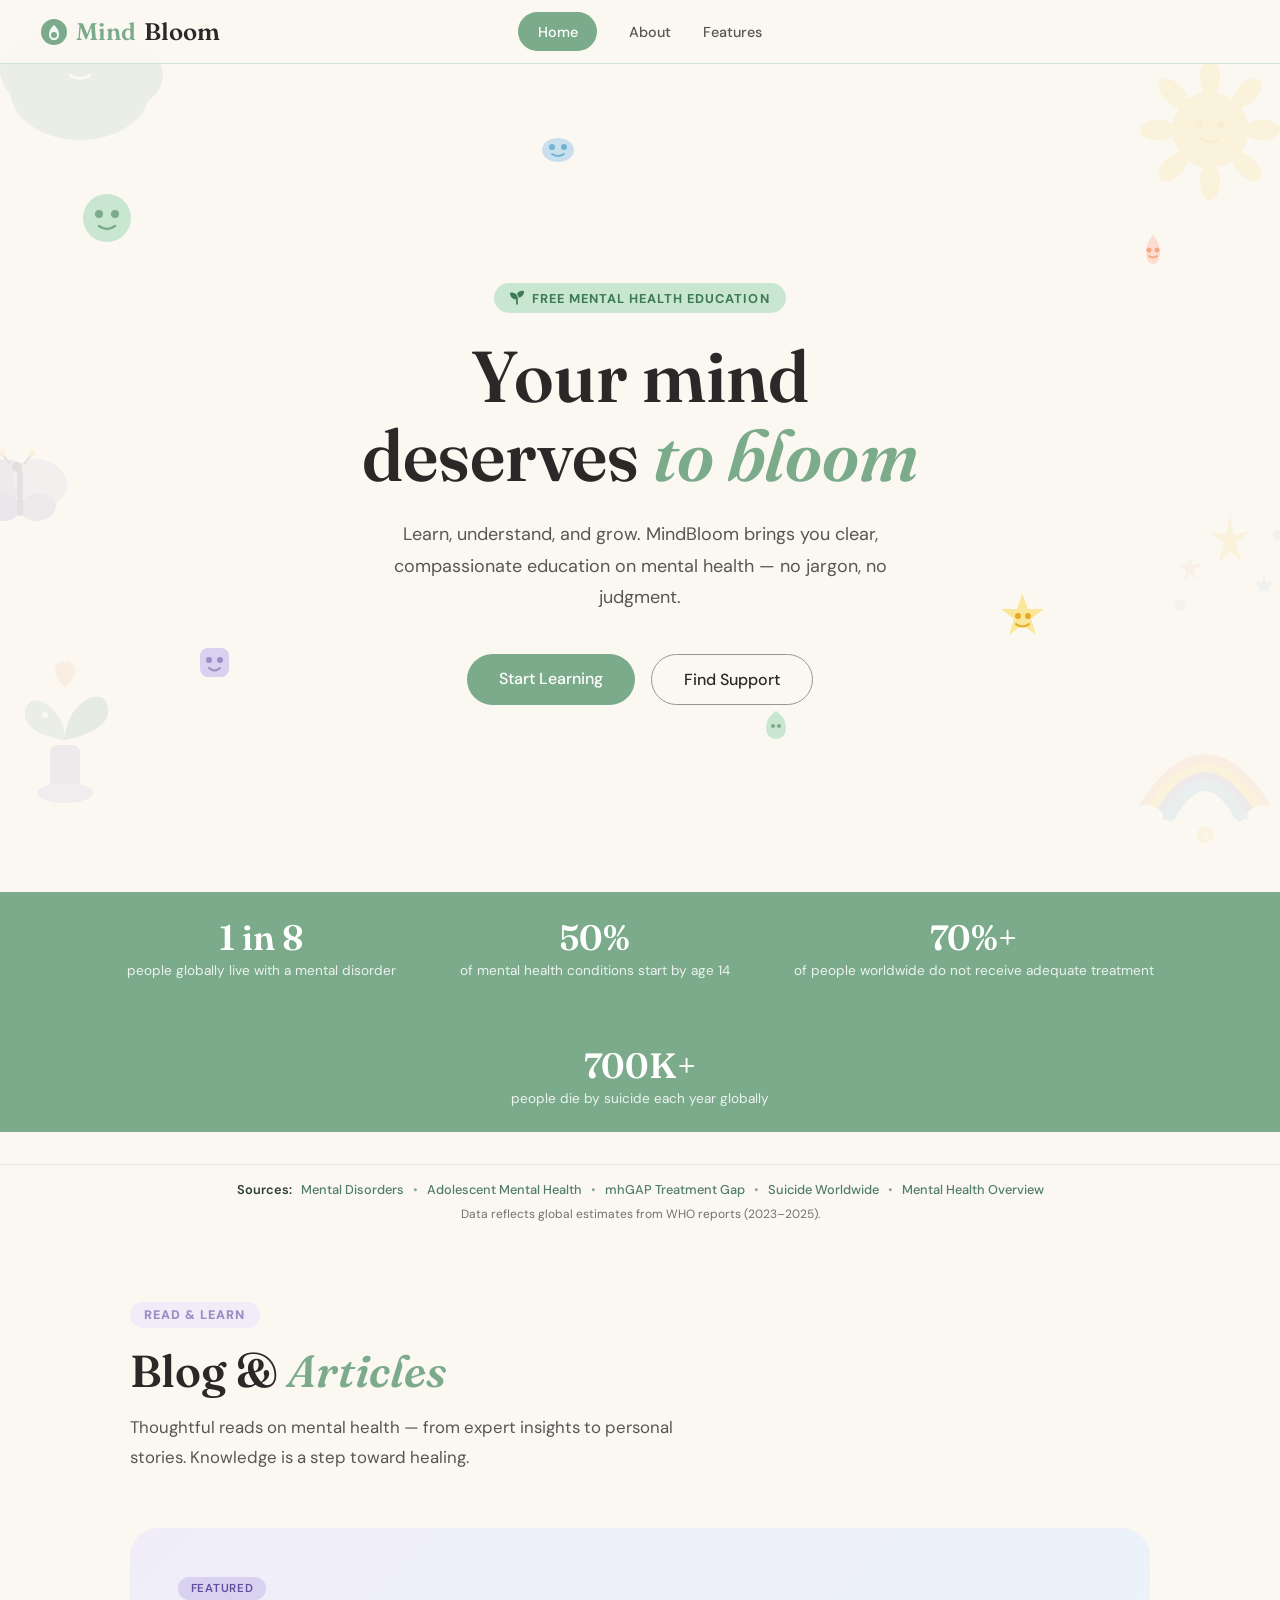
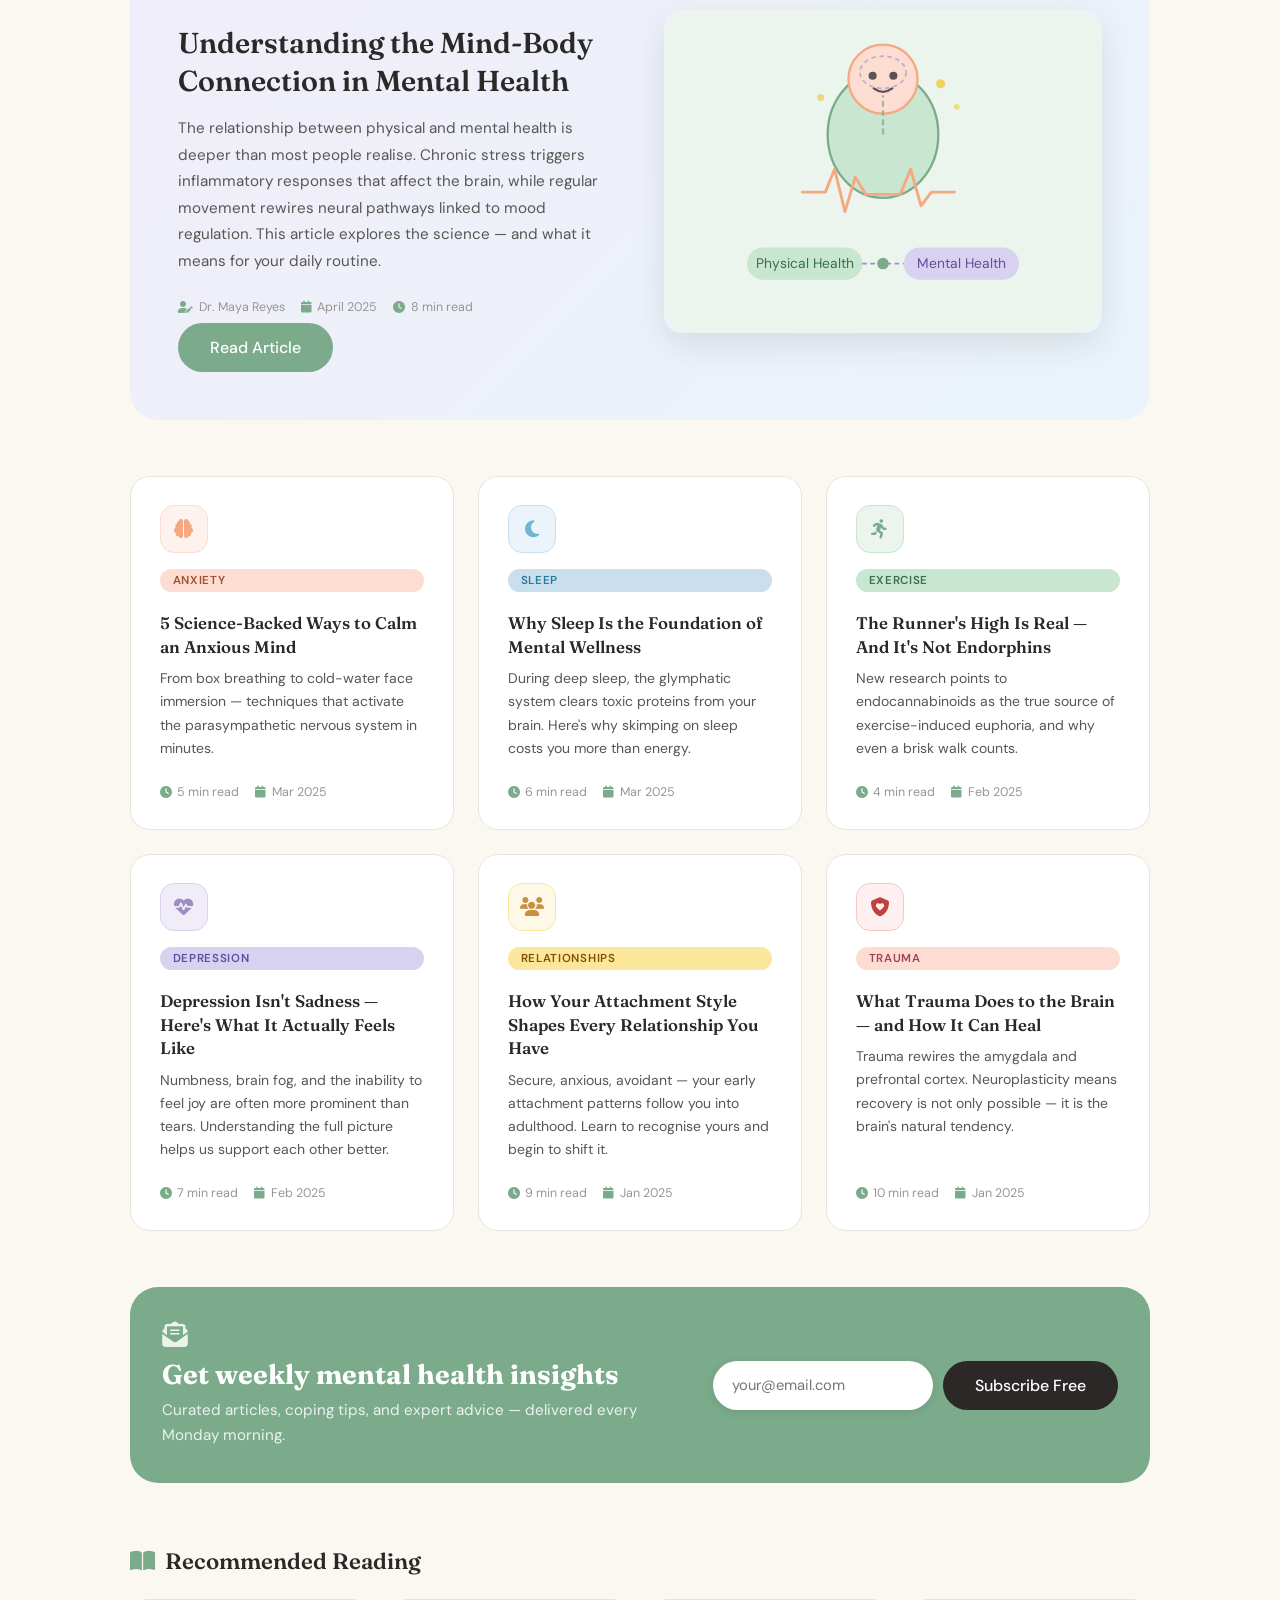
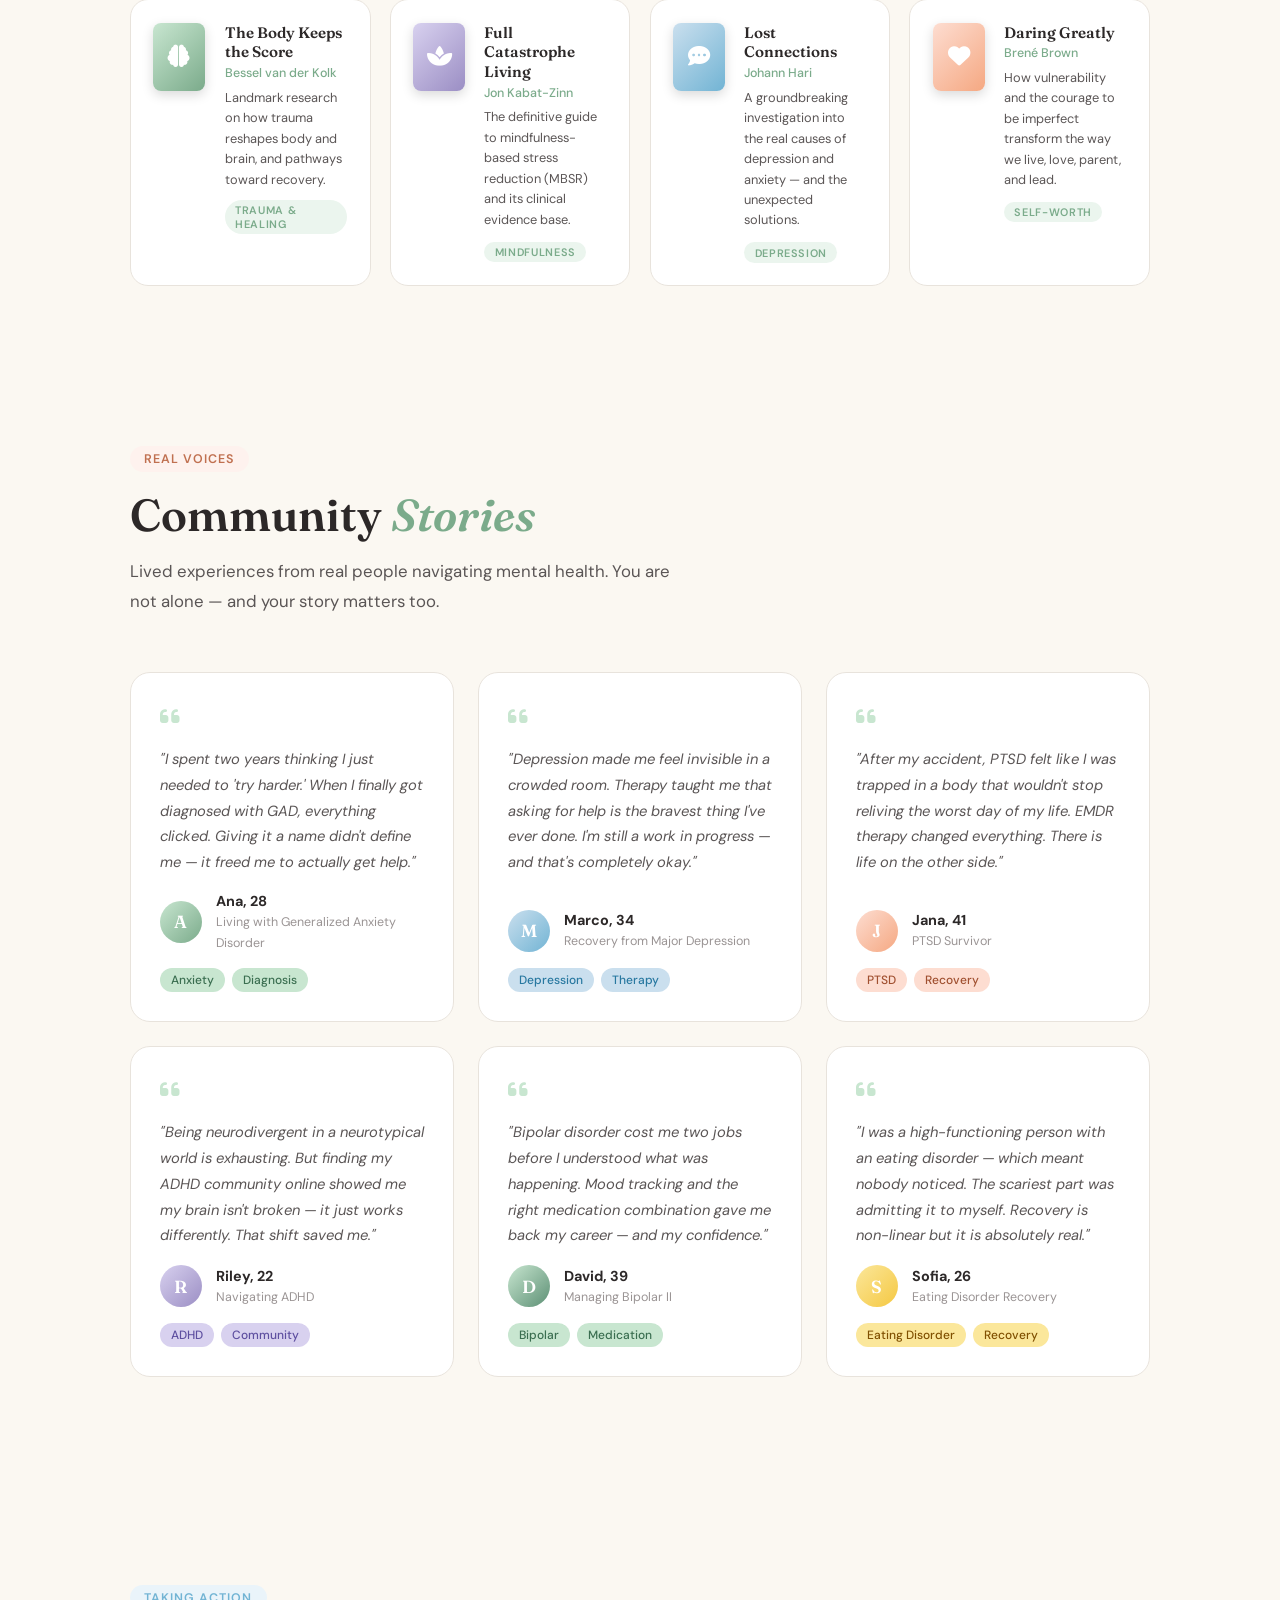
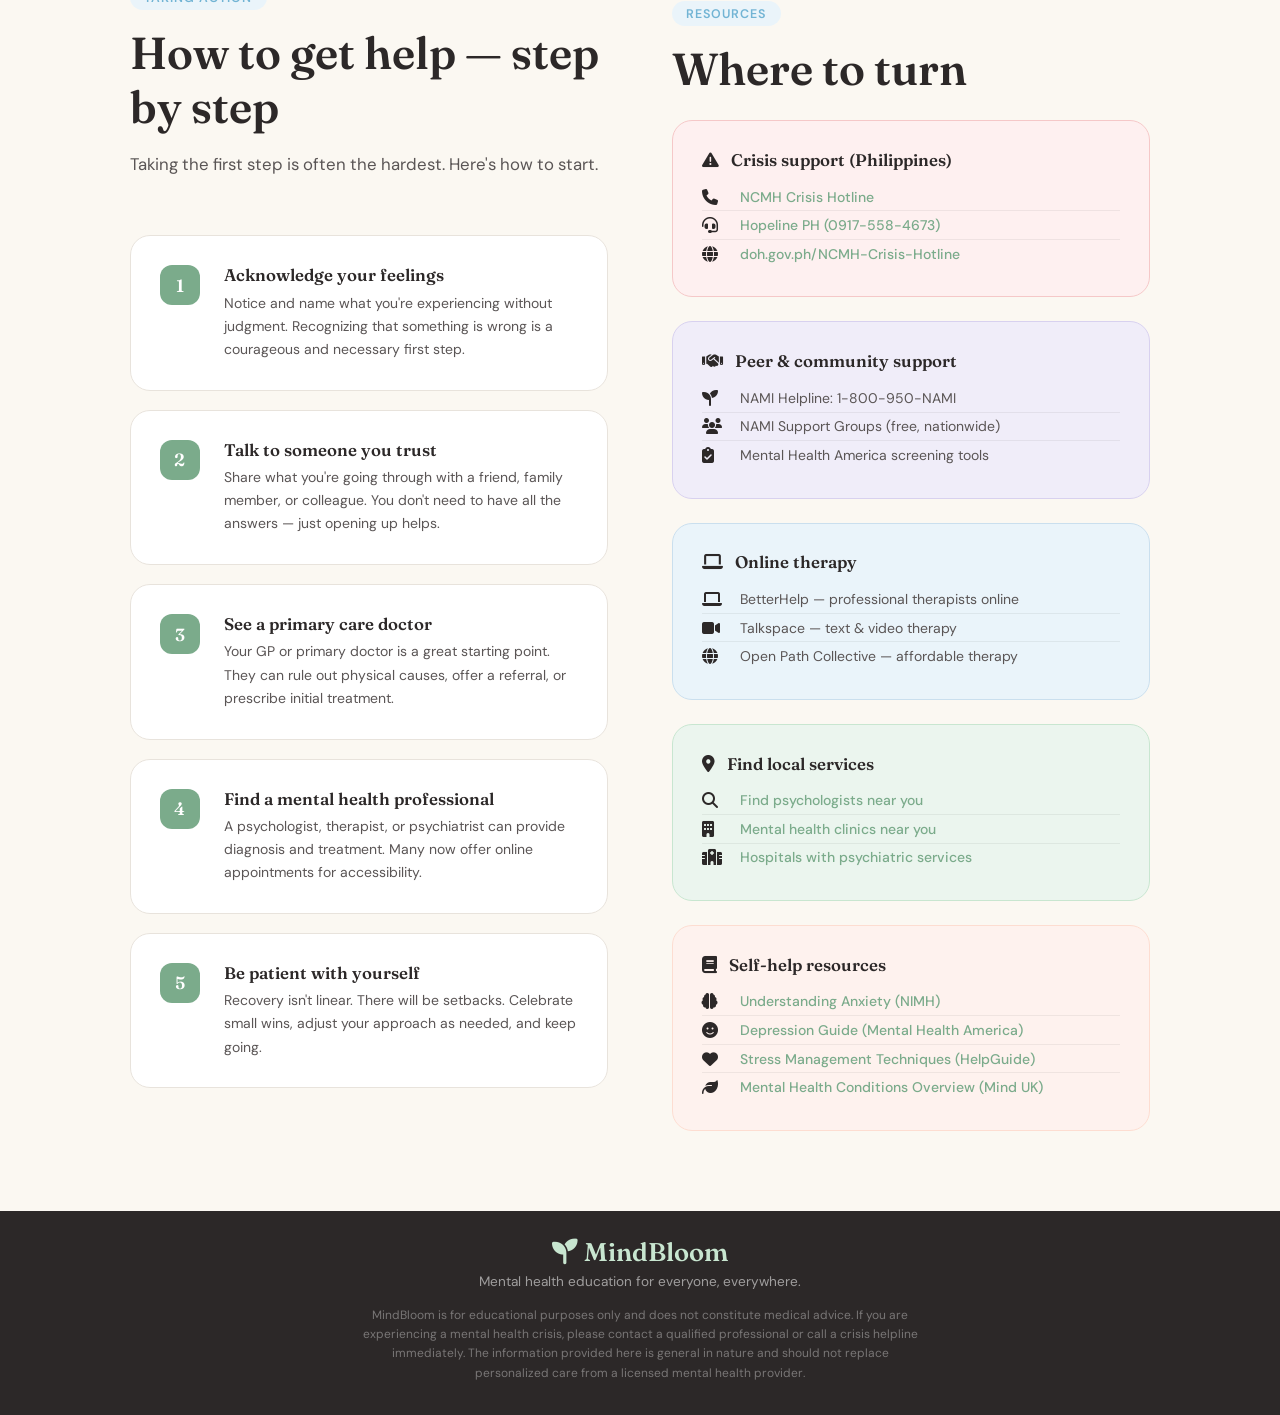
==== commit 98464476: "updating newsletter text size and removing share your story section" ====
--- a/index.html
+++ b/index.html
@@ -337,19 +337,40 @@
       </div>
 
       <!-- Newsletter CTA -->
-      <div class="newsletter-cta reveal">
-        <div class="newsletter-inner">
-          <div class="newsletter-text">
-            <i class="fa-solid fa-envelope-open-text newsletter-icon"></i>
-            <h3>Get weekly mental health insights</h3>
-            <p>Curated articles, coping tips, and expert advice — delivered every Monday morning.</p>
-          </div>
-          <div class="newsletter-form">
-            <input type="email" placeholder="your@email.com" class="newsletter-input" />
-            <button class="btn-primary newsletter-btn">Subscribe Free</button>
-          </div>
-        </div>
-      </div>
+      <!-- Newsletter CTA -->
+<div class="newsletter-cta reveal">
+  <div class="newsletter-inner">
+
+    <div class="newsletter-text">
+      <i class="fa-solid fa-envelope-open-text newsletter-icon"></i>
+
+      <h3>Get weekly mental health insights</h3>
+
+      <p>
+        Curated articles, coping tips, and expert advice —
+        delivered every Monday morning.
+      </p>
+    </div>
+
+    <form class="newsletter-form">
+
+      <input
+        type="email"
+        placeholder="your@email.com"
+        class="newsletter-input"
+        required
+      />
+
+      <button
+        type="submit"
+        class="btn-primary newsletter-btn">
+        Subscribe Free
+      </button>
+
+    </form>
+
+  </div>
+</div>
 
       <!-- Recommended Reading -->
       <div class="reveal" style="margin-top: 4rem">
@@ -536,16 +557,6 @@
             <span class="tag" style="background: var(--sun-light); color: #805000">Recovery</span>
           </div>
         </div>
-      </div>
-
-      <!-- Share your story CTA -->
-      <div class="story-cta reveal">
-        <i class="fa-solid fa-pen-nib story-cta-icon"></i>
-        <div>
-          <h3>Share your story</h3>
-          <p>Your experience could be the thing that helps someone else take their first step. Stories are anonymised and reviewed before publishing.</p>
-        </div>
-        <a href="#help" class="btn-outline">Submit Your Story</a>
       </div>
     </section>
 
--- a/styles.css
+++ b/styles.css
@@ -31,8 +31,7 @@
   background: var(--cream);
   color: var(--text);
   overflow-x: hidden;
-    transition: background 0.4s ease;
-
+  transition: background 0.4s ease;
 }
 
 /* ── Mascot background SVGs ── */
@@ -173,17 +172,17 @@
 }
 .hero-badge {
   display: inline-flex;
-    align-items: center;
-    gap: 0.4rem;
-    background: var(--sage-light);
-    color: #3d7a55;
-    font-size: 0.8rem;
-    font-weight: 600;
-    letter-spacing: 0.08em;
-    text-transform: uppercase;
-    padding: 0.4rem 1rem;
-    border-radius: 20px;
-    margin-bottom: 1.5rem;
+  align-items: center;
+  gap: 0.4rem;
+  background: var(--sage-light);
+  color: #3d7a55;
+  font-size: 0.8rem;
+  font-weight: 600;
+  letter-spacing: 0.08em;
+  text-transform: uppercase;
+  padding: 0.4rem 1rem;
+  border-radius: 20px;
+  margin-bottom: 1.5rem;
 }
 .hero h1 {
   font-family: "Fraunces", serif;
@@ -291,7 +290,7 @@
   padding-top: 1rem;
 
   color: #3f5c4d;
-  border-top: 1px solid rgba(0,0,0,0.08);
+  border-top: 1px solid rgba(0, 0, 0, 0.08);
 }
 
 /* "Sources:" label */
@@ -358,6 +357,7 @@
 .section-tag.lavender {
   background: var(--lavender-pale);
   color: var(--lavender);
+  font-weight: 900;
 }
 .section-tag.sky {
   background: var(--sky-pale);
@@ -948,8 +948,8 @@
   background: #faf2c8;
   border: 1.5px solid #fbf0c9;
 }
-.tool-card.l{
-   background: #f3f2ed;
+.tool-card.l {
+  background: #f3f2ed;
   border: 1.5px solid #d0c8ac;
 }
 .tool-card:hover i {
@@ -978,36 +978,49 @@
 }
 
 /* ── Myths vs Facts ── */
+/* ── Myths vs Facts ── */
 .myths-section {
   background: var(--sage-pale);
   border-radius: 32px;
   padding: 4rem 3rem;
 }
+
 .myth-pair {
   display: grid;
   grid-template-columns: 1fr 1fr;
   gap: 1.2rem;
   margin-bottom: 1.2rem;
-  align-items: start;
-}
+
+  align-items: stretch;
+}
+
 @media (max-width: 620px) {
   .myth-pair {
     grid-template-columns: 1fr;
   }
 }
+
 .myth-box,
 .fact-box {
   border-radius: 16px;
   padding: 1.4rem 1.6rem;
-}
+
+  display: flex;
+  flex-direction: column;
+
+  height: 100%;
+}
+
 .myth-box {
   background: #fee8e8;
   border: 1.5px solid #f5c8c8;
 }
+
 .fact-box {
   background: white;
   border: 1.5px solid var(--sage-light);
 }
+
 .myth-box .label,
 .fact-box .label {
   font-size: 0.72rem;
@@ -1015,32 +1028,41 @@
   text-transform: uppercase;
   letter-spacing: 0.08em;
   margin-bottom: 0.5rem;
+
   display: flex;
   align-items: center;
   gap: 0.4rem;
 }
+
 .myth-box .label {
   color: #c04040;
 }
+
 .fact-box .label {
   color: var(--sage);
 }
+
 .myth-box p,
 .fact-box p {
   font-size: 0.9rem;
   color: var(--text);
   line-height: 1.6;
-}
+
+  flex: 1;
+}
+
 .label i {
   margin-right: 6px;
 }
+
 .myth-box .label i {
-  color: #c04040; /* red */
+  color: #c04040;
 }
 
 .fact-box .label i {
-  color: var(--sage); /* green */
-}
+  color: var(--sage);
+}
+
 .myth-box:hover i,
 .fact-box:hover i {
   transform: scale(1.15);
@@ -1055,7 +1077,11 @@
   grid-template-columns: 1fr 1fr;
   gap: 3rem;
   align-items: center;
-  background: linear-gradient(135deg, var(--lavender-pale) 0%, var(--sky-pale) 100%);
+  background: linear-gradient(
+    135deg,
+    var(--lavender-pale) 0%,
+    var(--sky-pale) 100%
+  );
   border-radius: 28px;
   padding: 3rem;
   margin-bottom: 3.5rem;
@@ -1104,10 +1130,22 @@
   border-radius: 50px;
   margin-bottom: 0.75rem;
 }
-.blog-tag.lavender { background: var(--lavender-light); color: #5e4fa0; }
-.blog-tag.peach    { background: var(--peach-light);    color: #a05030; }
-.blog-tag.sky      { background: var(--sky-light);      color: #2878a0; }
-.blog-tag.sage     { background: var(--sage-light);     color: #3a6e50; }
+.blog-tag.lavender {
+  background: var(--lavender-light);
+  color: #5e4fa0;
+}
+.blog-tag.peach {
+  background: var(--peach-light);
+  color: #a05030;
+}
+.blog-tag.sky {
+  background: var(--sky-light);
+  color: #2878a0;
+}
+.blog-tag.sage {
+  background: var(--sage-light);
+  color: #3a6e50;
+}
 
 /* Blog meta line */
 .blog-meta {
@@ -1142,7 +1180,9 @@
   border: 1.5px solid #e8e3dc;
   border-radius: 20px;
   padding: 1.8rem;
-  transition: transform 0.28s, box-shadow 0.28s;
+  transition:
+    transform 0.28s,
+    box-shadow 0.28s;
   display: flex;
   flex-direction: column;
   gap: 0.5rem;
@@ -1184,69 +1224,91 @@
 .newsletter-cta {
   background: var(--sage);
   border-radius: 28px;
-  padding: 3rem;
+  padding: 2.2rem 2rem;
   margin-bottom: 0;
 }
+
 .newsletter-inner {
   display: flex;
   align-items: center;
   justify-content: space-between;
-  gap: 2.5rem;
+  gap: 2rem;
   flex-wrap: wrap;
 }
+
 .newsletter-text {
   flex: 1;
   min-width: 220px;
 }
+
 .newsletter-icon {
-  font-size: 2rem;
-  color: rgba(255,255,255,0.8);
+  font-size: 1.6rem;
+  color: rgba(255, 255, 255, 0.85);
   display: block;
-  margin-bottom: 0.75rem;
-}
+  margin-bottom: 0.55rem;
+}
+
 .newsletter-text h3 {
   font-family: "Fraunces", serif;
-  font-size: 1.4rem;
-  font-weight: 600;
+  font-size: 1.7rem;
+  font-weight: 700;
   color: white;
-  margin-bottom: 0.4rem;
-}
+  margin-bottom: 0.45rem;
+}
+
 .newsletter-text p {
-  font-size: 0.9rem;
-  color: rgba(255,255,255,0.8);
+  font-size: 0.95rem;
+  color: rgba(255, 255, 255, 0.85);
   line-height: 1.65;
-}
+  max-width: 520px;
+}
+
 .newsletter-form {
   display: flex;
-  gap: 0.75rem;
+  gap: 0.65rem;
   flex-wrap: wrap;
   flex-shrink: 0;
 }
+
 .newsletter-input {
-  padding: 0.75rem 1.2rem;
-  border-radius: 50px;
+  padding: 0.8rem 1.2rem;
+  border-radius: 999px;
   border: none;
   font-family: "DM Sans", sans-serif;
-  font-size: 0.9rem;
-  width: 240px;
+  font-size: 0.92rem;
+  width: 220px;
   outline: none;
-  box-shadow: 0 2px 8px rgba(0,0,0,0.1);
-}
+  box-shadow: 0 2px 8px rgba(0, 0, 0, 0.1);
+}
+
 .newsletter-input:focus {
-  box-shadow: 0 0 0 3px rgba(255,255,255,0.4);
-}
+  box-shadow: 0 0 0 3px rgba(255, 255, 255, 0.35);
+}
+
 .newsletter-btn {
   background: var(--text) !important;
   flex-shrink: 0;
 }
+
 .newsletter-btn:hover {
   background: #444 !important;
-  box-shadow: 0 6px 20px rgba(0,0,0,0.25) !important;
-}
+  box-shadow: 0 6px 18px rgba(0, 0, 0, 0.25) !important;
+}
+
 @media (max-width: 600px) {
-  .newsletter-inner { flex-direction: column; }
-  .newsletter-input  { width: 100%; }
-  .newsletter-form   { width: 100%; flex-direction: column; }
+  .newsletter-inner {
+    flex-direction: column;
+    align-items: flex-start;
+  }
+
+  .newsletter-form {
+    width: 100%;
+    flex-direction: column;
+  }
+
+  .newsletter-input {
+    width: 100%;
+  }
 }
 
 /* Recommended Reading */
@@ -1276,11 +1338,13 @@
   border-radius: 18px;
   padding: 1.4rem;
   align-items: flex-start;
-  transition: transform 0.25s, box-shadow 0.25s;
+  transition:
+    transform 0.25s,
+    box-shadow 0.25s;
 }
 .reading-item:hover {
   transform: translateY(-3px);
-  box-shadow: 0 10px 28px rgba(44,40,40,0.08);
+  box-shadow: 0 10px 28px rgba(44, 40, 40, 0.08);
 }
 .reading-cover {
   width: 52px;
@@ -1292,7 +1356,7 @@
   justify-content: center;
   font-size: 1.4rem;
   color: white;
-  box-shadow: 0 4px 12px rgba(0,0,0,0.15);
+  box-shadow: 0 4px 12px rgba(0, 0, 0, 0.15);
 }
 .reading-info h5 {
   font-family: "Fraunces", serif;
@@ -1341,15 +1405,13 @@
   display: flex;
   flex-direction: column;
   gap: 1rem;
-  transition: transform 0.25s, box-shadow 0.25s;
+  transition:
+    transform 0.25s,
+    box-shadow 0.25s;
 }
 .story-card:hover {
   transform: translateY(-4px);
-  box-shadow: 0 14px 32px rgba(44,40,40,0.08);
-}
-.story-card--highlight {
-  background: linear-gradient(145deg, var(--sky-pale), var(--lavender-pale));
-  border-color: var(--lavender-light);
+  box-shadow: 0 14px 32px rgba(44, 40, 40, 0.08);
 }
 .story-quote-icon {
   font-size: 1.4rem;
@@ -1393,36 +1455,6 @@
   display: flex;
   gap: 0.4rem;
   flex-wrap: wrap;
-}
-.story-cta {
-  display: flex;
-  align-items: center;
-  gap: 2rem;
-  background: var(--peach-pale);
-  border: 1.5px solid var(--peach-light);
-  border-radius: 24px;
-  padding: 2rem 2.5rem;
-  flex-wrap: wrap;
-}
-.story-cta-icon {
-  font-size: 2.2rem;
-  color: var(--peach);
-  flex-shrink: 0;
-}
-.story-cta h3 {
-  font-family: "Fraunces", serif;
-  font-size: 1.2rem;
-  font-weight: 600;
-  margin-bottom: 0.3rem;
-}
-.story-cta p {
-  font-size: 0.875rem;
-  color: var(--text-mid);
-  line-height: 1.65;
-}
-.story-cta .btn-outline {
-  flex-shrink: 0;
-  white-space: nowrap;
 }
 
 /* ── Self-Assessment Quiz ── */
@@ -1437,7 +1469,7 @@
   border: 1.5px solid #e8e3dc;
   border-radius: 24px;
   overflow: hidden;
-  box-shadow: 0 4px 16px rgba(44,40,40,0.05);
+  box-shadow: 0 4px 16px rgba(44, 40, 40, 0.05);
   display: flex;
   flex-direction: column;
   height: 100%;
@@ -1466,8 +1498,12 @@
 .quiz-body {
   padding: 1.5rem 2rem 2rem;
 }
-.quiz-step { display: none; }
-.quiz-step.active { display: block; }
+.quiz-step {
+  display: none;
+}
+.quiz-step.active {
+  display: block;
+}
 .quiz-q {
   font-size: 0.9rem;
   color: var(--text);
@@ -1526,15 +1562,14 @@
   text-align: center;
   padding: 1rem 0;
 
-  display: flex;              
-  flex-direction: column;     
-  height: 100%; 
+  display: flex;
+  flex-direction: column;
+  height: 100%;
 }
 .quiz-score {
   font-size: 0.85rem;
   color: var(--text-light);
   margin-bottom: 0.4rem;
-  
 }
 .quiz-result-icon {
   font-size: 2.5rem;
@@ -1558,7 +1593,7 @@
   font-family: "DM Sans", sans-serif;
   font-size: 0.85rem;
   cursor: pointer;
-   margin-top: auto;  
+  margin-top: auto;
 }
 
 /* Wellness tracker */
@@ -1576,7 +1611,9 @@
   align-items: center;
   gap: 0.6rem;
 }
-.wellness-tracker h3 i { color: var(--sage); }
+.wellness-tracker h3 i {
+  color: var(--sage);
+}
 .wellness-tracker > p {
   font-size: 0.9rem;
   color: var(--text-mid);
@@ -1602,7 +1639,10 @@
   align-items: center;
   gap: 0.5rem;
 }
-.wellness-label i { color: var(--sage); font-size: 0.8rem; }
+.wellness-label i {
+  color: var(--sage);
+  font-size: 0.8rem;
+}
 .wellness-track {
   display: flex;
   align-items: center;
@@ -1622,8 +1662,14 @@
   cursor: pointer;
   transition: all 0.2s;
 }
-.wdot:hover { border-color: var(--sage); transform: scale(1.1); }
-.wdot.active { background: var(--sage); border-color: var(--sage); }
+.wdot:hover {
+  border-color: var(--sage);
+  transform: scale(1.1);
+}
+.wdot.active {
+  background: var(--sage);
+  border-color: var(--sage);
+}
 .wellness-score {
   font-family: "Fraunces", serif;
   font-size: 1.1rem;
@@ -1641,7 +1687,11 @@
   gap: 0.75rem;
   border: 1.5px solid var(--sage-light);
 }
-.wellness-feedback i { color: var(--sage); font-size: 1.1rem; margin-top: 2px; }
+.wellness-feedback i {
+  color: var(--sage);
+  font-size: 1.1rem;
+  margin-top: 2px;
+}
 .wellness-feedback p {
   font-size: 0.875rem;
   color: var(--text-mid);
@@ -1656,14 +1706,14 @@
   border: none;
   color: var(--text-light);
   cursor: pointer;
-  font-weight: 500; 
+  font-weight: 500;
 }
 .feedback-content {
   flex: 1;
   display: flex;
   justify-content: space-between;
   gap: 1rem;
-width: 100%;
+  width: 100%;
 }
 .wellness-reset::before {
   content: "•";
@@ -1677,9 +1727,15 @@
 }
 
 @media (max-width: 520px) {
-  .wellness-tracker { padding: 1.5rem; }
-  .wellness-bar-row { flex-wrap: wrap; }
-  .wellness-label { width: 100%; }
+  .wellness-tracker {
+    padding: 1.5rem;
+  }
+  .wellness-bar-row {
+    flex-wrap: wrap;
+  }
+  .wellness-label {
+    width: 100%;
+  }
 }
 
 /* ── FAQ ── */
@@ -1717,8 +1773,12 @@
   text-align: left;
   transition: background 0.2s;
 }
-.faq-question:hover { background: var(--sky-pale); }
-.faq-question[aria-expanded="true"] { background: var(--sky-pale); }
+.faq-question:hover {
+  background: var(--sky-pale);
+}
+.faq-question[aria-expanded="true"] {
+  background: var(--sky-pale);
+}
 .faq-chevron {
   font-size: 0.75rem;
   color: var(--sky);
@@ -1731,7 +1791,9 @@
 .faq-answer {
   max-height: 0;
   overflow: hidden;
-  transition: max-height 0.4s ease, padding 0.3s ease;
+  transition:
+    max-height 0.4s ease,
+    padding 0.3s ease;
 }
 .faq-answer.open {
   max-height: 400px;
@@ -1742,7 +1804,9 @@
   color: var(--text-mid);
   line-height: 1.75;
 }
-.faq-answer strong { color: var(--text); }
+.faq-answer strong {
+  color: var(--text);
+}
 
 /* ── Professionals Directory ── */
 .professionals-grid {
@@ -1756,11 +1820,13 @@
   border: 1.5px solid #e8e3dc;
   border-radius: 20px;
   padding: 1.8rem;
-  transition: transform 0.25s, box-shadow 0.25s;
+  transition:
+    transform 0.25s,
+    box-shadow 0.25s;
 }
 .pro-card:hover {
   transform: translateY(-4px);
-  box-shadow: 0 14px 30px rgba(44,40,40,0.08);
+  box-shadow: 0 14px 30px rgba(44, 40, 40, 0.08);
 }
 .pro-icon {
   width: 50px;
@@ -1773,7 +1839,9 @@
   margin-bottom: 1rem;
   transition: transform 0.2s;
 }
-.pro-card:hover .pro-icon { transform: scale(1.1); }
+.pro-card:hover .pro-icon {
+  transform: scale(1.1);
+}
 .pro-card h4 {
   font-family: "Fraunces", serif;
   font-size: 1.05rem;
@@ -1803,10 +1871,14 @@
   border-radius: 10px;
   line-height: 1.55;
 }
-.pro-good-for strong { color: var(--sage); }
+.pro-good-for strong {
+  color: var(--sage);
+}
 
 /* Therapy types */
-.therapy-types { margin-top: 1rem; }
+.therapy-types {
+  margin-top: 1rem;
+}
 .therapy-grid {
   display: grid;
   grid-template-columns: repeat(auto-fit, minmax(280px, 1fr));
@@ -1820,11 +1892,13 @@
   border: 1.5px solid #e8e3dc;
   border-radius: 16px;
   padding: 1.2rem 1.4rem;
-  transition: transform 0.2s, box-shadow 0.2s;
+  transition:
+    transform 0.2s,
+    box-shadow 0.2s;
 }
 .therapy-item:hover {
   transform: translateY(-2px);
-  box-shadow: 0 8px 20px rgba(44,40,40,0.07);
+  box-shadow: 0 8px 20px rgba(44, 40, 40, 0.07);
 }
 .therapy-abbr {
   font-family: "Fraunces", serif;
@@ -1994,7 +2068,7 @@
   background: var(--text);
   color: white;
   text-align: center;
-  padding: 1.6rem 2rem 2rem;;
+  padding: 1.6rem 2rem 2rem;
   position: relative;
   z-index: 1;
 }
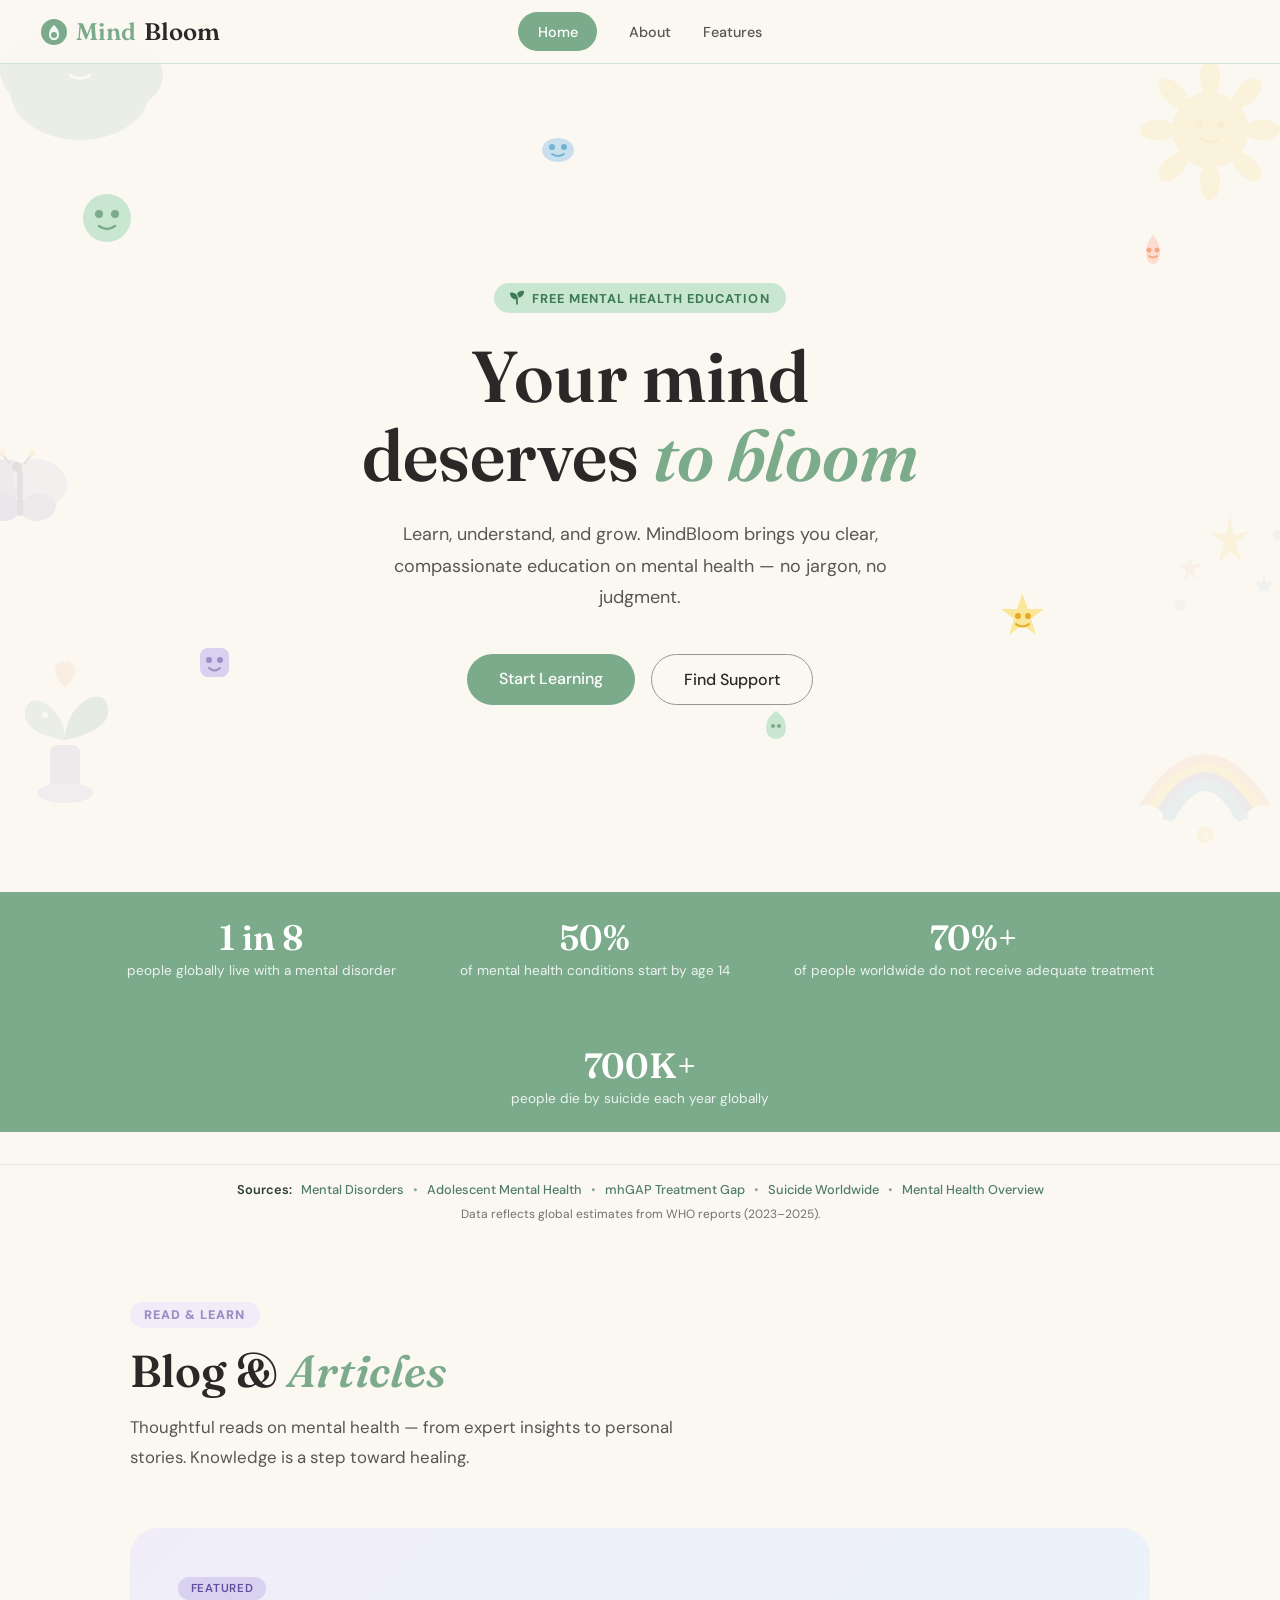
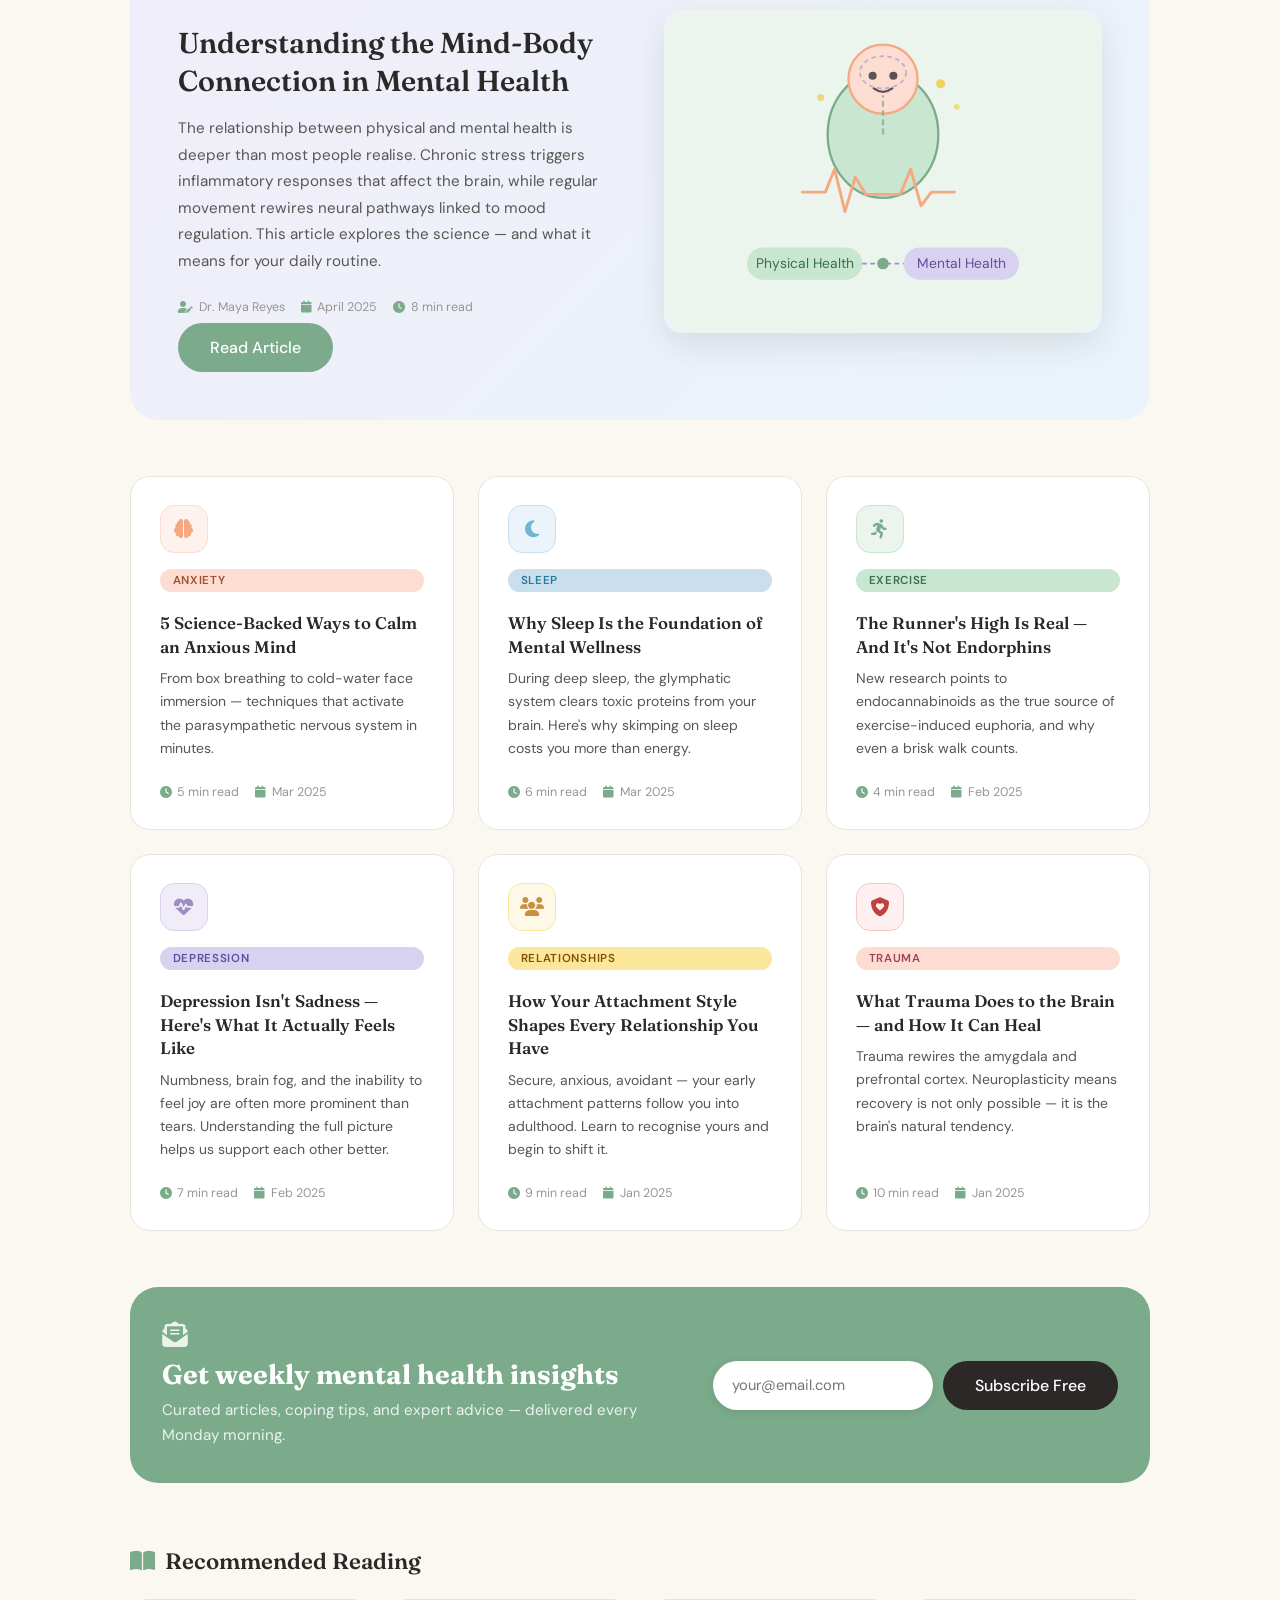
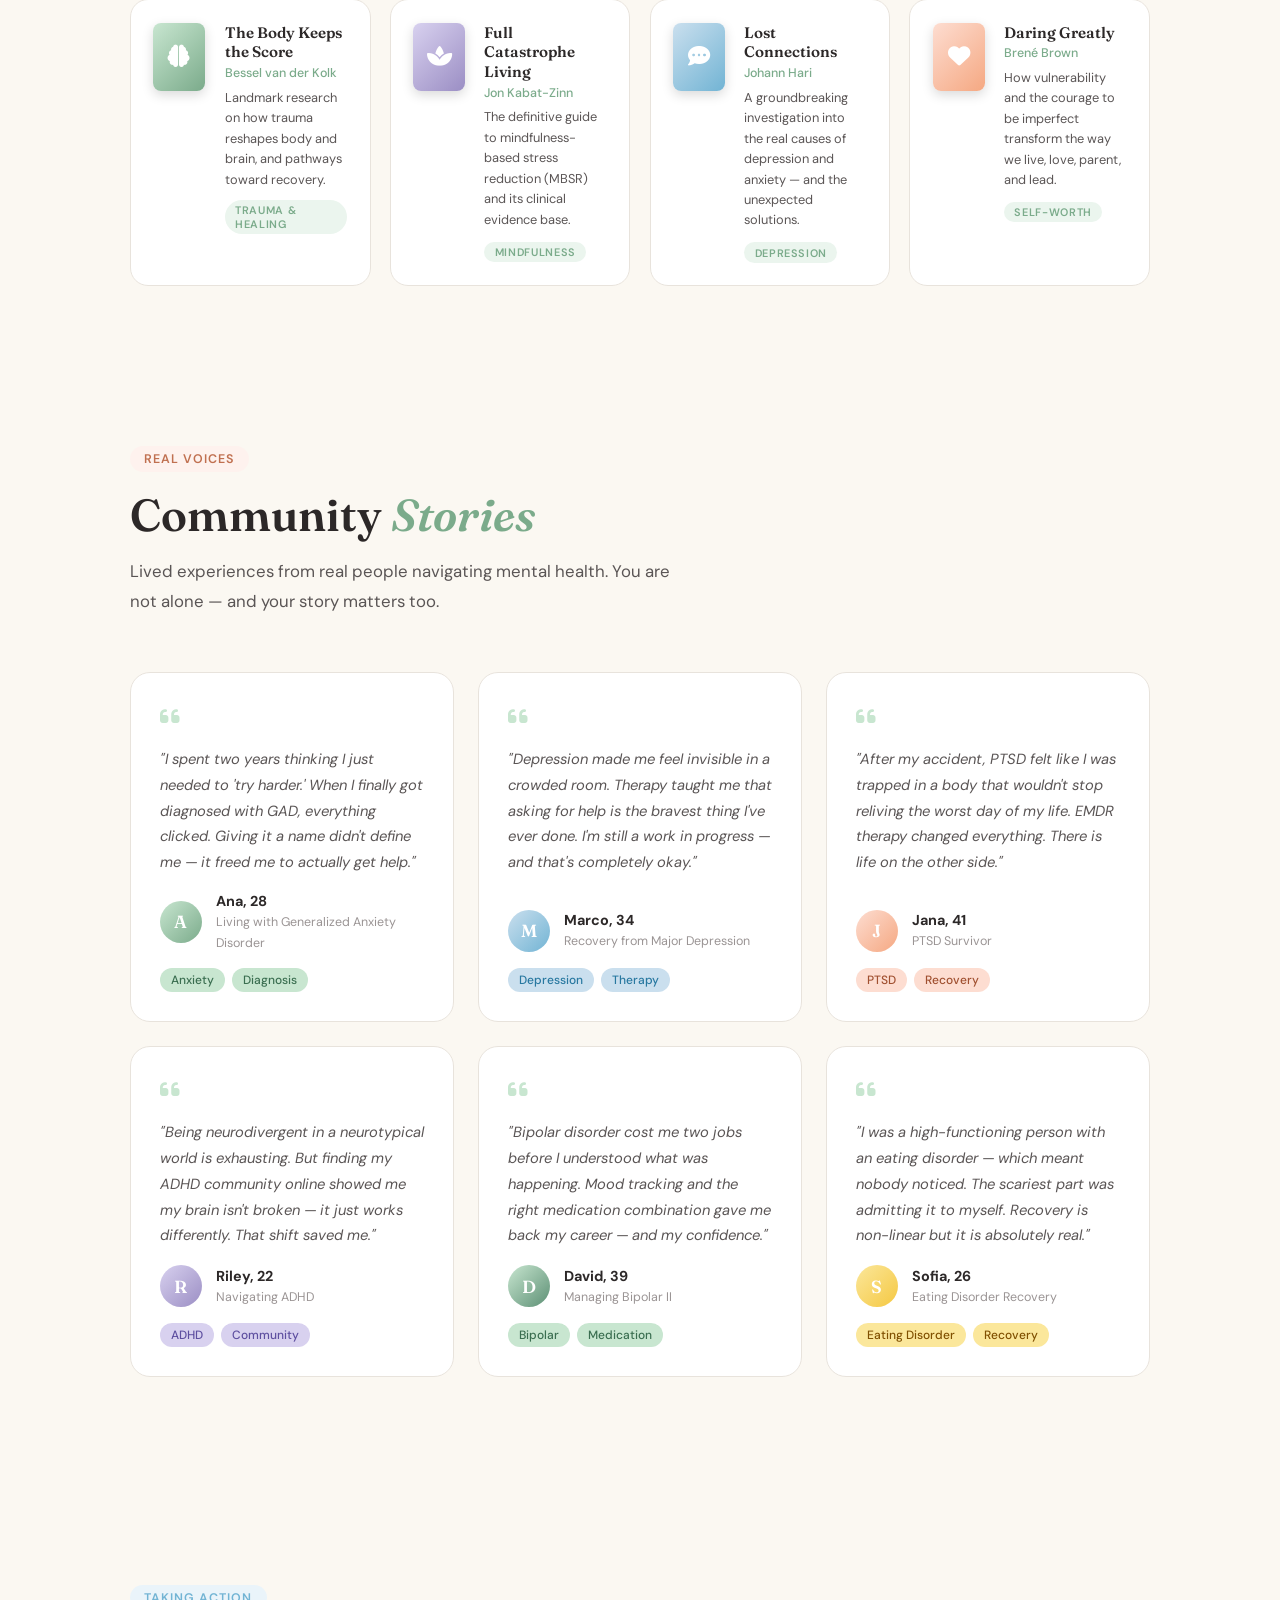
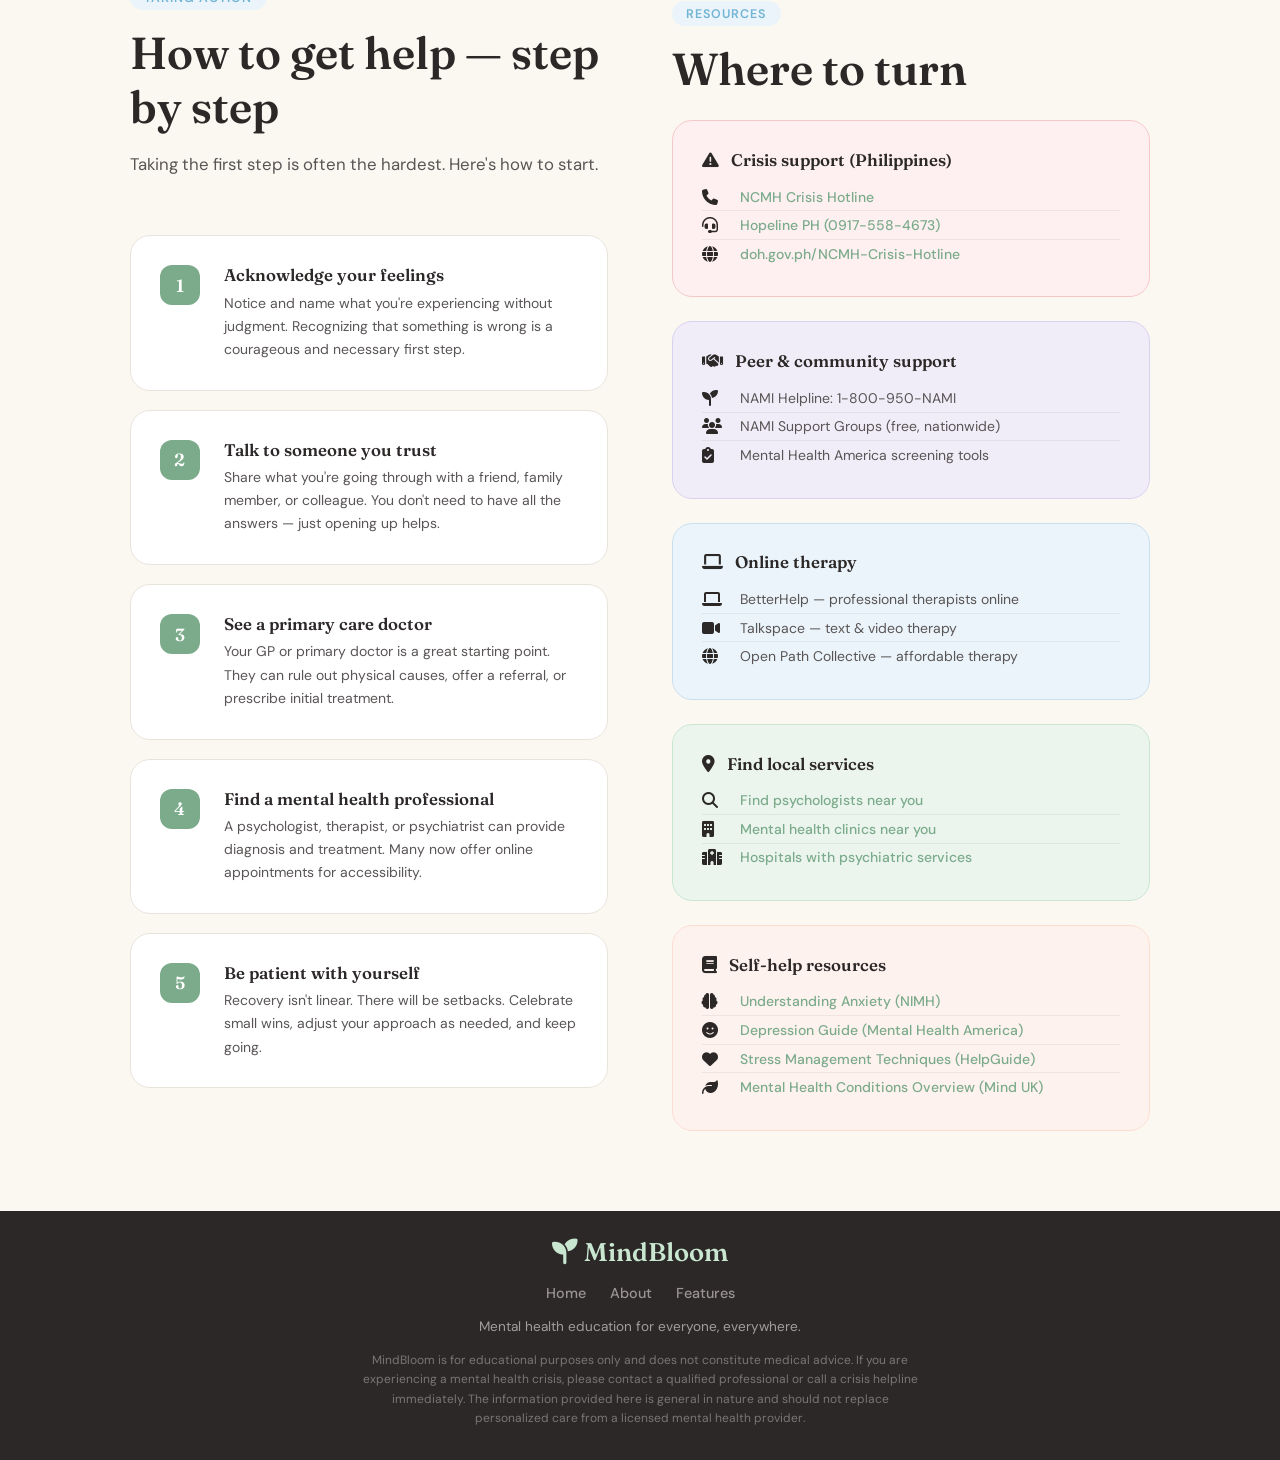
==== commit dd8bd504: "adding nav links on footer" ====
--- a/index.html
+++ b/index.html
@@ -6,87 +6,315 @@
     <title>MindBloom — Mental Health Education</title>
     <link
       href="https://fonts.googleapis.com/css2?family=Fraunces:ital,opsz,wght@0,9..144,300;0,9..144,600;1,9..144,400&family=DM+Sans:wght@300;400;500&display=swap"
-      rel="stylesheet"/>
-    <link rel="stylesheet" href="https://cdnjs.cloudflare.com/ajax/libs/font-awesome/6.5.0/css/all.min.css" />
+      rel="stylesheet"
+    />
+    <link
+      rel="stylesheet"
+      href="https://cdnjs.cloudflare.com/ajax/libs/font-awesome/6.5.0/css/all.min.css"
+    />
     <link rel="stylesheet" href="styles.css" />
   </head>
   <body>
     <!-- ── Floating background mascots ── -->
     <div class="bg-deco tl">
-      <svg width="200" height="200" viewBox="0 0 200 200" fill="none" xmlns="http://www.w3.org/2000/svg">
+      <svg
+        width="200"
+        height="200"
+        viewBox="0 0 200 200"
+        fill="none"
+        xmlns="http://www.w3.org/2000/svg"
+      >
         <ellipse cx="100" cy="120" rx="70" ry="50" fill="#7BAB8B" />
         <ellipse cx="60" cy="100" rx="40" ry="35" fill="#7BAB8B" />
         <ellipse cx="145" cy="105" rx="38" ry="32" fill="#7BAB8B" />
         <ellipse cx="100" cy="90" rx="50" ry="40" fill="#7BAB8B" />
-        <path d="M80 90 Q85 85 90 90" stroke="white" stroke-width="3" stroke-linecap="round" fill="none" />
-        <path d="M110 90 Q115 85 120 90" stroke="white" stroke-width="3" stroke-linecap="round" fill="none" />
-        <path d="M90 105 Q100 112 110 105" stroke="white" stroke-width="2.5" stroke-linecap="round" fill="none" />
-        <text x="148" y="72" fill="#7BAB8B" font-size="16" font-weight="bold" font-family="serif" opacity="0.6">z</text>
-        <text x="158" y="58" fill="#7BAB8B" font-size="20" font-weight="bold" font-family="serif" opacity="0.5">z</text>
-        <text x="170" y="42" fill="#7BAB8B" font-size="24" font-weight="bold" font-family="serif" opacity="0.4">z</text>
+        <path
+          d="M80 90 Q85 85 90 90"
+          stroke="white"
+          stroke-width="3"
+          stroke-linecap="round"
+          fill="none"
+        />
+        <path
+          d="M110 90 Q115 85 120 90"
+          stroke="white"
+          stroke-width="3"
+          stroke-linecap="round"
+          fill="none"
+        />
+        <path
+          d="M90 105 Q100 112 110 105"
+          stroke="white"
+          stroke-width="2.5"
+          stroke-linecap="round"
+          fill="none"
+        />
+        <text
+          x="148"
+          y="72"
+          fill="#7BAB8B"
+          font-size="16"
+          font-weight="bold"
+          font-family="serif"
+          opacity="0.6"
+        >
+          z
+        </text>
+        <text
+          x="158"
+          y="58"
+          fill="#7BAB8B"
+          font-size="20"
+          font-weight="bold"
+          font-family="serif"
+          opacity="0.5"
+        >
+          z
+        </text>
+        <text
+          x="170"
+          y="42"
+          fill="#7BAB8B"
+          font-size="24"
+          font-weight="bold"
+          font-family="serif"
+          opacity="0.4"
+        >
+          z
+        </text>
       </svg>
     </div>
     <div class="bg-deco tr">
-      <svg width="180" height="180" viewBox="0 0 180 180" fill="none" xmlns="http://www.w3.org/2000/svg">
+      <svg
+        width="180"
+        height="180"
+        viewBox="0 0 180 180"
+        fill="none"
+        xmlns="http://www.w3.org/2000/svg"
+      >
         <g transform="translate(90,90)">
           <circle r="38" fill="#F5C842" />
-          <ellipse cx="0" cy="-52" rx="10" ry="18" fill="#F5C842" transform="rotate(0)" />
-          <ellipse cx="0" cy="-52" rx="10" ry="18" fill="#F5C842" transform="rotate(45)" />
-          <ellipse cx="0" cy="-52" rx="10" ry="18" fill="#F5C842" transform="rotate(90)" />
-          <ellipse cx="0" cy="-52" rx="10" ry="18" fill="#F5C842" transform="rotate(135)" />
-          <ellipse cx="0" cy="-52" rx="10" ry="18" fill="#F5C842" transform="rotate(180)" />
-          <ellipse cx="0" cy="-52" rx="10" ry="18" fill="#F5C842" transform="rotate(225)" />
-          <ellipse cx="0" cy="-52" rx="10" ry="18" fill="#F5C842" transform="rotate(270)" />
-          <ellipse cx="0" cy="-52" rx="10" ry="18" fill="#F5C842" transform="rotate(315)" />
+          <ellipse
+            cx="0"
+            cy="-52"
+            rx="10"
+            ry="18"
+            fill="#F5C842"
+            transform="rotate(0)"
+          />
+          <ellipse
+            cx="0"
+            cy="-52"
+            rx="10"
+            ry="18"
+            fill="#F5C842"
+            transform="rotate(45)"
+          />
+          <ellipse
+            cx="0"
+            cy="-52"
+            rx="10"
+            ry="18"
+            fill="#F5C842"
+            transform="rotate(90)"
+          />
+          <ellipse
+            cx="0"
+            cy="-52"
+            rx="10"
+            ry="18"
+            fill="#F5C842"
+            transform="rotate(135)"
+          />
+          <ellipse
+            cx="0"
+            cy="-52"
+            rx="10"
+            ry="18"
+            fill="#F5C842"
+            transform="rotate(180)"
+          />
+          <ellipse
+            cx="0"
+            cy="-52"
+            rx="10"
+            ry="18"
+            fill="#F5C842"
+            transform="rotate(225)"
+          />
+          <ellipse
+            cx="0"
+            cy="-52"
+            rx="10"
+            ry="18"
+            fill="#F5C842"
+            transform="rotate(270)"
+          />
+          <ellipse
+            cx="0"
+            cy="-52"
+            rx="10"
+            ry="18"
+            fill="#F5C842"
+            transform="rotate(315)"
+          />
           <circle r="32" fill="#F5C842" />
           <circle cx="-11" cy="-5" r="4" fill="#E8A820" />
           <circle cx="11" cy="-5" r="4" fill="#E8A820" />
-          <path d="M-10 8 Q0 16 10 8" stroke="#E8A820" stroke-width="2.5" stroke-linecap="round" fill="none" />
+          <path
+            d="M-10 8 Q0 16 10 8"
+            stroke="#E8A820"
+            stroke-width="2.5"
+            stroke-linecap="round"
+            fill="none"
+          />
         </g>
       </svg>
     </div>
     <div class="bg-deco bl">
-      <svg width="190" height="190" viewBox="0 0 190 190" fill="none" xmlns="http://www.w3.org/2000/svg">
+      <svg
+        width="190"
+        height="190"
+        viewBox="0 0 190 190"
+        fill="none"
+        xmlns="http://www.w3.org/2000/svg"
+      >
         <rect x="80" y="120" width="30" height="45" rx="8" fill="#9B8EC4" />
-        <path d="M95 115 C95 80 55 60 55 90 C55 110 95 115 95 115 Z" fill="#7BAB8B" />
-        <path d="M95 115 C95 75 140 55 138 88 C136 108 95 115 95 115 Z" fill="#5D9075" />
+        <path
+          d="M95 115 C95 80 55 60 55 90 C55 110 95 115 95 115 Z"
+          fill="#7BAB8B"
+        />
+        <path
+          d="M95 115 C95 75 140 55 138 88 C136 108 95 115 95 115 Z"
+          fill="#5D9075"
+        />
         <ellipse cx="95" cy="168" rx="28" ry="10" fill="#B09FD4" />
-        <path d="M85 45 C85 38 95 32 95 40 C95 32 105 38 105 45 C105 55 95 62 95 62 C95 62 85 55 85 45Z" fill="#F5A882" />
+        <path
+          d="M85 45 C85 38 95 32 95 40 C95 32 105 38 105 45 C105 55 95 62 95 62 C95 62 85 55 85 45Z"
+          fill="#F5A882"
+        />
         <circle cx="75" cy="90" r="3" fill="white" />
         <circle cx="88" cy="84" r="3" fill="white" />
       </svg>
     </div>
     <div class="bg-deco br">
-      <svg width="170" height="170" viewBox="0 0 170 170" fill="none" xmlns="http://www.w3.org/2000/svg">
-        <path d="M20 130 Q85 20 150 130" stroke="#F5A882" stroke-width="12" fill="none" stroke-linecap="round" />
-        <path d="M30 130 Q85 38 140 130" stroke="#F5C842" stroke-width="12" fill="none" stroke-linecap="round" />
-        <path d="M40 130 Q85 56 130 130" stroke="#9B8EC4" stroke-width="12" fill="none" stroke-linecap="round" />
-        <path d="M50 130 Q85 70 120 130" stroke="#72B4D4" stroke-width="12" fill="none" stroke-linecap="round" />
+      <svg
+        width="170"
+        height="170"
+        viewBox="0 0 170 170"
+        fill="none"
+        xmlns="http://www.w3.org/2000/svg"
+      >
+        <path
+          d="M20 130 Q85 20 150 130"
+          stroke="#F5A882"
+          stroke-width="12"
+          fill="none"
+          stroke-linecap="round"
+        />
+        <path
+          d="M30 130 Q85 38 140 130"
+          stroke="#F5C842"
+          stroke-width="12"
+          fill="none"
+          stroke-linecap="round"
+        />
+        <path
+          d="M40 130 Q85 56 130 130"
+          stroke="#9B8EC4"
+          stroke-width="12"
+          fill="none"
+          stroke-linecap="round"
+        />
+        <path
+          d="M50 130 Q85 70 120 130"
+          stroke="#72B4D4"
+          stroke-width="12"
+          fill="none"
+          stroke-linecap="round"
+        />
         <ellipse cx="25" cy="132" rx="18" ry="12" fill="white" opacity="0.9" />
         <ellipse cx="145" cy="132" rx="18" ry="12" fill="white" opacity="0.9" />
         <circle cx="85" cy="150" r="8" fill="#F5C842" />
-        <path d="M85 142 L87 148 L93 148 L88 152 L90 158 L85 154 L80 158 L82 152 L77 148 L83 148 Z" fill="white" opacity="0.6" />
+        <path
+          d="M85 142 L87 148 L93 148 L88 152 L90 158 L85 154 L80 158 L82 152 L77 148 L83 148 Z"
+          fill="white"
+          opacity="0.6"
+        />
       </svg>
     </div>
     <div class="bg-deco mid-l">
       <svg width="120" height="120" viewBox="0 0 120 120" fill="none">
-        <ellipse cx="40" cy="50" rx="28" ry="22" fill="#9B8EC4" transform="rotate(-20 40 50)" />
-        <ellipse cx="80" cy="50" rx="28" ry="22" fill="#B8AEDE" transform="rotate(20 80 50)" />
-        <ellipse cx="42" cy="75" rx="18" ry="14" fill="#7B6EC0" transform="rotate(10 42 75)" />
-        <ellipse cx="78" cy="75" rx="18" ry="14" fill="#9B8EC4" transform="rotate(-10 78 75)" />
+        <ellipse
+          cx="40"
+          cy="50"
+          rx="28"
+          ry="22"
+          fill="#9B8EC4"
+          transform="rotate(-20 40 50)"
+        />
+        <ellipse
+          cx="80"
+          cy="50"
+          rx="28"
+          ry="22"
+          fill="#B8AEDE"
+          transform="rotate(20 80 50)"
+        />
+        <ellipse
+          cx="42"
+          cy="75"
+          rx="18"
+          ry="14"
+          fill="#7B6EC0"
+          transform="rotate(10 42 75)"
+        />
+        <ellipse
+          cx="78"
+          cy="75"
+          rx="18"
+          ry="14"
+          fill="#9B8EC4"
+          transform="rotate(-10 78 75)"
+        />
         <rect x="57" y="38" width="6" height="46" rx="3" fill="#5A4A80" />
         <circle cx="57" cy="35" r="5" fill="#3D3060" />
-        <line x1="50" y1="32" x2="42" y2="22" stroke="#5A4A80" stroke-width="2" />
-        <line x1="64" y1="32" x2="72" y2="22" stroke="#5A4A80" stroke-width="2" />
+        <line
+          x1="50"
+          y1="32"
+          x2="42"
+          y2="22"
+          stroke="#5A4A80"
+          stroke-width="2"
+        />
+        <line
+          x1="64"
+          y1="32"
+          x2="72"
+          y2="22"
+          stroke="#5A4A80"
+          stroke-width="2"
+        />
         <circle cx="42" cy="21" r="3" fill="#F5C842" />
         <circle cx="72" cy="21" r="3" fill="#F5C842" />
       </svg>
     </div>
     <div class="bg-deco mid-r">
       <svg width="140" height="140" viewBox="0 0 140 140" fill="none">
-        <path d="M70 20 L74 40 L90 36 L76 48 L82 68 L70 56 L58 68 L64 48 L50 36 L66 40 Z" fill="#F5C842" />
-        <path d="M30 60 L32 70 L42 68 L34 76 L36 86 L30 78 L24 86 L26 76 L18 68 L28 70 Z" fill="#F5A882" opacity="0.7" />
-        <path d="M104 80 L106 88 L114 86 L108 92 L110 100 L104 94 L98 100 L100 92 L94 86 L102 88 Z" fill="#72B4D4" opacity="0.7" />
+        <path
+          d="M70 20 L74 40 L90 36 L76 48 L82 68 L70 56 L58 68 L64 48 L50 36 L66 40 Z"
+          fill="#F5C842"
+        />
+        <path
+          d="M30 60 L32 70 L42 68 L34 76 L36 86 L30 78 L24 86 L26 76 L18 68 L28 70 Z"
+          fill="#F5A882"
+          opacity="0.7"
+        />
+        <path
+          d="M104 80 L106 88 L114 86 L108 92 L110 100 L104 94 L98 100 L100 92 L94 86 L102 88 Z"
+          fill="#72B4D4"
+          opacity="0.7"
+        />
         <circle cx="20" cy="110" r="6" fill="#9B8EC4" opacity="0.5" />
         <circle cx="118" cy="40" r="5" fill="#7BAB8B" opacity="0.5" />
       </svg>
@@ -97,7 +325,11 @@
       <div class="nav-logo">
         <svg width="28" height="28" viewBox="0 0 28 28" fill="none">
           <circle cx="14" cy="14" r="13" fill="#7BAB8B" />
-          <path d="M14 7 C14 7 9 11 9 16 C9 20 11 22 14 22 C17 22 19 20 19 16 C19 11 14 7 14 7Z" fill="white" opacity="0.9" />
+          <path
+            d="M14 7 C14 7 9 11 9 16 C9 20 11 22 14 22 C17 22 19 20 19 16 C19 11 14 7 14 7Z"
+            fill="white"
+            opacity="0.9"
+          />
           <circle cx="14" cy="17" r="3" fill="#7BAB8B" />
         </svg>
         Mind<span>Bloom</span>
@@ -112,49 +344,130 @@
     <!-- ── Hero ── -->
     <div class="hero" id="home">
       <div class="hero-floaties">
-        <svg class="floatie" style="left: 6%; top: 15%" width="60" height="60" viewBox="0 0 60 60" fill="none">
+        <svg
+          class="floatie"
+          style="left: 6%; top: 15%"
+          width="60"
+          height="60"
+          viewBox="0 0 60 60"
+          fill="none"
+        >
           <circle cx="30" cy="30" r="24" fill="#C8E6D0" />
           <circle cx="22" cy="26" r="4" fill="#7BAB8B" />
           <circle cx="38" cy="26" r="4" fill="#7BAB8B" />
-          <path d="M22 38 Q30 44 38 38" stroke="#7BAB8B" stroke-width="2.5" stroke-linecap="round" fill="none" />
+          <path
+            d="M22 38 Q30 44 38 38"
+            stroke="#7BAB8B"
+            stroke-width="2.5"
+            stroke-linecap="round"
+            fill="none"
+          />
         </svg>
-        <svg class="floatie" style="right: 8%; top: 20%" width="50" height="50" viewBox="0 0 50 50" fill="none">
-          <path d="M25 5 C25 5 18 12 18 22 C18 30 21 34 25 34 C29 34 32 30 32 22 C32 12 25 5 25 5Z" fill="#FDDDD1" />
+        <svg
+          class="floatie"
+          style="right: 8%; top: 20%"
+          width="50"
+          height="50"
+          viewBox="0 0 50 50"
+          fill="none"
+        >
+          <path
+            d="M25 5 C25 5 18 12 18 22 C18 30 21 34 25 34 C29 34 32 30 32 22 C32 12 25 5 25 5Z"
+            fill="#FDDDD1"
+          />
           <circle cx="21" cy="20" r="2.5" fill="#F5A882" />
           <circle cx="29" cy="20" r="2.5" fill="#F5A882" />
-          <path d="M21 26 Q25 29 29 26" stroke="#F5A882" stroke-width="2" stroke-linecap="round" fill="none" />
+          <path
+            d="M21 26 Q25 29 29 26"
+            stroke="#F5A882"
+            stroke-width="2"
+            stroke-linecap="round"
+            fill="none"
+          />
         </svg>
-        <svg class="floatie" style="left: 15%; bottom: 25%" width="45" height="45" viewBox="0 0 45 45" fill="none">
+        <svg
+          class="floatie"
+          style="left: 15%; bottom: 25%"
+          width="45"
+          height="45"
+          viewBox="0 0 45 45"
+          fill="none"
+        >
           <rect x="8" y="8" width="29" height="29" rx="8" fill="#D8D1EF" />
           <circle cx="17" cy="20" r="3" fill="#9B8EC4" />
           <circle cx="28" cy="20" r="3" fill="#9B8EC4" />
-          <path d="M17 28 Q22.5 33 28 28" stroke="#9B8EC4" stroke-width="2" stroke-linecap="round" fill="none" />
+          <path
+            d="M17 28 Q22.5 33 28 28"
+            stroke="#9B8EC4"
+            stroke-width="2"
+            stroke-linecap="round"
+            fill="none"
+          />
         </svg>
-        <svg class="floatie" style="right: 18%; bottom: 30%" width="55" height="55" viewBox="0 0 55 55" fill="none">
-          <polygon points="27.5,5 33,20 49,20 36,30 41,46 27.5,36 14,46 19,30 6,20 22,20" fill="#FBE79B" />
+        <svg
+          class="floatie"
+          style="right: 18%; bottom: 30%"
+          width="55"
+          height="55"
+          viewBox="0 0 55 55"
+          fill="none"
+        >
+          <polygon
+            points="27.5,5 33,20 49,20 36,30 41,46 27.5,36 14,46 19,30 6,20 22,20"
+            fill="#FBE79B"
+          />
           <circle cx="23" cy="27" r="3" fill="#E8A820" />
           <circle cx="33" cy="27" r="3" fill="#E8A820" />
-          <path d="M21 35 Q27.5 40 34 35" stroke="#E8A820" stroke-width="2" stroke-linecap="round" fill="none" />
+          <path
+            d="M21 35 Q27.5 40 34 35"
+            stroke="#E8A820"
+            stroke-width="2"
+            stroke-linecap="round"
+            fill="none"
+          />
         </svg>
-        <svg class="floatie" style="left: 42%; top: 8%" width="40" height="40" viewBox="0 0 40 40" fill="none">
+        <svg
+          class="floatie"
+          style="left: 42%; top: 8%"
+          width="40"
+          height="40"
+          viewBox="0 0 40 40"
+          fill="none"
+        >
           <ellipse cx="20" cy="20" rx="16" ry="12" fill="#CADFEE" />
           <circle cx="14" cy="17" r="3" fill="#72B4D4" />
           <circle cx="26" cy="17" r="3" fill="#72B4D4" />
-          <path d="M14 24 Q20 28 26 24" stroke="#72B4D4" stroke-width="2" stroke-linecap="round" fill="none" />
+          <path
+            d="M14 24 Q20 28 26 24"
+            stroke="#72B4D4"
+            stroke-width="2"
+            stroke-linecap="round"
+            fill="none"
+          />
         </svg>
-        <svg class="floatie" style="right: 38%; bottom: 18%" width="36" height="36" viewBox="0 0 36 36" fill="none">
-          <path d="M18 4 C18 4 8 10 8 20 C8 28 12 32 18 32 C24 32 28 28 28 20 C28 10 18 4 18 4Z" fill="#C8E6D0" />
+        <svg
+          class="floatie"
+          style="right: 38%; bottom: 18%"
+          width="36"
+          height="36"
+          viewBox="0 0 36 36"
+          fill="none"
+        >
+          <path
+            d="M18 4 C18 4 8 10 8 20 C8 28 12 32 18 32 C24 32 28 28 28 20 C28 10 18 4 18 4Z"
+            fill="#C8E6D0"
+          />
           <circle cx="15" cy="19" r="2" fill="#7BAB8B" />
           <circle cx="21" cy="19" r="2" fill="#7BAB8B" />
         </svg>
       </div>
 
       <div class="hero-content reveal">
-  <div class="hero-badge">
-      <i class="fa-solid fa-seedling"></i>
-      <strong>Free Mental Health Education</strong>
-    </div>        
-  <h1>Your mind<br />deserves <em>to bloom</em></h1>
+        <div class="hero-badge">
+          <i class="fa-solid fa-seedling"></i>
+          <strong>Free Mental Health Education</strong>
+        </div>
+        <h1>Your mind<br />deserves <em>to bloom</em></h1>
         <p>
           Learn, understand, and grow. MindBloom brings you clear, compassionate
           education on mental health — no jargon, no judgment.
@@ -170,15 +483,21 @@
     <div class="stats-strip">
       <div class="stat">
         <span class="stat-num">1 in 8</span>
-        <span class="stat-label">people globally live with a mental disorder</span>
+        <span class="stat-label"
+          >people globally live with a mental disorder</span
+        >
       </div>
       <div class="stat">
         <span class="stat-num">50%</span>
-        <span class="stat-label">of mental health conditions start by age 14</span>
+        <span class="stat-label"
+          >of mental health conditions start by age 14</span
+        >
       </div>
       <div class="stat">
         <span class="stat-num">70%+</span>
-        <span class="stat-label">of people worldwide do not receive adequate treatment</span>
+        <span class="stat-label"
+          >of people worldwide do not receive adequate treatment</span
+        >
       </div>
       <div class="stat">
         <span class="stat-num">700K+</span>
@@ -189,17 +508,37 @@
     <!-- ── Sources ── -->
     <p class="stat-source">
       <span>Sources:</span>
-      <a href="https://www.who.int/news-room/fact-sheets/detail/mental-disorders" target="_blank">Mental Disorders</a>
+      <a
+        href="https://www.who.int/news-room/fact-sheets/detail/mental-disorders"
+        target="_blank"
+        >Mental Disorders</a
+      >
       <span class="dot">•</span>
-      <a href="https://www.who.int/news-room/fact-sheets/detail/adolescent-mental-health" target="_blank">Adolescent Mental Health</a>
+      <a
+        href="https://www.who.int/news-room/fact-sheets/detail/adolescent-mental-health"
+        target="_blank"
+        >Adolescent Mental Health</a
+      >
       <span class="dot">•</span>
-      <a href="https://www.who.int/teams/mental-health-and-substance-use/treatment-care/mental-health-gap-action-programme" target="_blank">mhGAP Treatment Gap</a>
+      <a
+        href="https://www.who.int/teams/mental-health-and-substance-use/treatment-care/mental-health-gap-action-programme"
+        target="_blank"
+        >mhGAP Treatment Gap</a
+      >
       <span class="dot">•</span>
-      <a href="https://www.who.int/news-room/fact-sheets/detail/suicide" target="_blank">Suicide Worldwide</a>
+      <a
+        href="https://www.who.int/news-room/fact-sheets/detail/suicide"
+        target="_blank"
+        >Suicide Worldwide</a
+      >
       <span class="dot">•</span>
-      <a href="https://www.who.int/health-topics/mental-health" target="_blank">Mental Health Overview</a>
+      <a href="https://www.who.int/health-topics/mental-health" target="_blank"
+        >Mental Health Overview</a
+      >
     </p>
-    <p class="stat-note">Data reflects global estimates from WHO reports (2023–2025).</p>
+    <p class="stat-note">
+      Data reflects global estimates from WHO reports (2023–2025).
+    </p>
 
     <!-- ── Blog & Articles ── -->
     <section id="blog">
@@ -218,11 +557,11 @@
           <span class="blog-tag lavender">Featured</span>
           <h3>Understanding the Mind-Body Connection in Mental Health</h3>
           <p>
-            The relationship between physical and mental health is deeper than most
-            people realise. Chronic stress triggers inflammatory responses that affect
-            the brain, while regular movement rewires neural pathways linked to mood
-            regulation. This article explores the science — and what it means for
-            your daily routine.
+            The relationship between physical and mental health is deeper than
+            most people realise. Chronic stress triggers inflammatory responses
+            that affect the brain, while regular movement rewires neural
+            pathways linked to mood regulation. This article explores the
+            science — and what it means for your daily routine.
           </p>
           <div class="blog-meta">
             <span><i class="fa-solid fa-user-pen"></i> Dr. Maya Reyes</span>
@@ -232,25 +571,113 @@
           <a href="#blog" class="btn-primary blog-read-btn">Read Article</a>
         </div>
         <div class="blog-featured-img">
-          <svg viewBox="0 0 380 280" fill="none" xmlns="http://www.w3.org/2000/svg">
-            <rect width="380" height="280" rx="24" fill="#ebf5ee"/>
-            <ellipse cx="190" cy="108" rx="48" ry="55" fill="#c8e6d0" stroke="#7bab8b" stroke-width="2"/>
-            <circle cx="190" cy="60" r="30" fill="#fdddd1" stroke="#f5a882" stroke-width="2"/>
-            <circle cx="181" cy="57" r="3.5" fill="#5a5555"/>
-            <circle cx="199" cy="57" r="3.5" fill="#5a5555"/>
-            <path d="M182 68 Q190 74 198 68" stroke="#5a5555" stroke-width="2" stroke-linecap="round" fill="none"/>
-            <ellipse cx="190" cy="54" rx="20" ry="14" fill="none" stroke="#9b8ec4" stroke-width="1.5" stroke-dasharray="4 3" opacity="0.6"/>
-            <polyline points="120,158 140,158 148,138 157,175 166,145 175,160 205,160 214,138 223,170 232,158 252,158" stroke="#f5a882" stroke-width="2.5" stroke-linecap="round" stroke-linejoin="round" fill="none"/>
-            <path d="M190 108 Q190 86 190 74" stroke="#7bab8b" stroke-width="2" stroke-dasharray="5 3" opacity="0.7"/>
-            <circle cx="240" cy="64" r="4" fill="#f5c842" opacity="0.8"/>
-            <circle cx="254" cy="84" r="2.5" fill="#f5c842" opacity="0.6"/>
-            <circle cx="136" cy="76" r="3" fill="#f5c842" opacity="0.7"/>
-            <rect x="72" y="206" width="100" height="28" rx="14" fill="#c8e6d0"/>
-            <text x="122" y="224" text-anchor="middle" font-family="DM Sans,sans-serif" font-size="12" fill="#3a6e50">Physical Health</text>
-            <rect x="208" y="206" width="100" height="28" rx="14" fill="#d8d1ef"/>
-            <text x="258" y="224" text-anchor="middle" font-family="DM Sans,sans-serif" font-size="12" fill="#5e4fa0">Mental Health</text>
-            <line x1="172" y1="220" x2="208" y2="220" stroke="#9b8ec4" stroke-width="1.5" stroke-dasharray="4 3"/>
-            <circle cx="190" cy="220" r="5" fill="#7bab8b"/>
+          <svg
+            viewBox="0 0 380 280"
+            fill="none"
+            xmlns="http://www.w3.org/2000/svg"
+          >
+            <rect width="380" height="280" rx="24" fill="#ebf5ee" />
+            <ellipse
+              cx="190"
+              cy="108"
+              rx="48"
+              ry="55"
+              fill="#c8e6d0"
+              stroke="#7bab8b"
+              stroke-width="2"
+            />
+            <circle
+              cx="190"
+              cy="60"
+              r="30"
+              fill="#fdddd1"
+              stroke="#f5a882"
+              stroke-width="2"
+            />
+            <circle cx="181" cy="57" r="3.5" fill="#5a5555" />
+            <circle cx="199" cy="57" r="3.5" fill="#5a5555" />
+            <path
+              d="M182 68 Q190 74 198 68"
+              stroke="#5a5555"
+              stroke-width="2"
+              stroke-linecap="round"
+              fill="none"
+            />
+            <ellipse
+              cx="190"
+              cy="54"
+              rx="20"
+              ry="14"
+              fill="none"
+              stroke="#9b8ec4"
+              stroke-width="1.5"
+              stroke-dasharray="4 3"
+              opacity="0.6"
+            />
+            <polyline
+              points="120,158 140,158 148,138 157,175 166,145 175,160 205,160 214,138 223,170 232,158 252,158"
+              stroke="#f5a882"
+              stroke-width="2.5"
+              stroke-linecap="round"
+              stroke-linejoin="round"
+              fill="none"
+            />
+            <path
+              d="M190 108 Q190 86 190 74"
+              stroke="#7bab8b"
+              stroke-width="2"
+              stroke-dasharray="5 3"
+              opacity="0.7"
+            />
+            <circle cx="240" cy="64" r="4" fill="#f5c842" opacity="0.8" />
+            <circle cx="254" cy="84" r="2.5" fill="#f5c842" opacity="0.6" />
+            <circle cx="136" cy="76" r="3" fill="#f5c842" opacity="0.7" />
+            <rect
+              x="72"
+              y="206"
+              width="100"
+              height="28"
+              rx="14"
+              fill="#c8e6d0"
+            />
+            <text
+              x="122"
+              y="224"
+              text-anchor="middle"
+              font-family="DM Sans,sans-serif"
+              font-size="12"
+              fill="#3a6e50"
+            >
+              Physical Health
+            </text>
+            <rect
+              x="208"
+              y="206"
+              width="100"
+              height="28"
+              rx="14"
+              fill="#d8d1ef"
+            />
+            <text
+              x="258"
+              y="224"
+              text-anchor="middle"
+              font-family="DM Sans,sans-serif"
+              font-size="12"
+              fill="#5e4fa0"
+            >
+              Mental Health
+            </text>
+            <line
+              x1="172"
+              y1="220"
+              x2="208"
+              y2="220"
+              stroke="#9b8ec4"
+              stroke-width="1.5"
+              stroke-dasharray="4 3"
+            />
+            <circle cx="190" cy="220" r="5" fill="#7bab8b" />
           </svg>
         </div>
       </div>
@@ -258,12 +685,21 @@
       <!-- Article Grid -->
       <div class="blog-grid reveal">
         <article class="blog-card">
-          <div class="blog-card-icon" style="background: var(--peach-pale); border-color: var(--peach-light)">
+          <div
+            class="blog-card-icon"
+            style="
+              background: var(--peach-pale);
+              border-color: var(--peach-light);
+            "
+          >
             <i class="fa-solid fa-brain" style="color: var(--peach)"></i>
           </div>
           <span class="blog-tag peach">Anxiety</span>
           <h4>5 Science-Backed Ways to Calm an Anxious Mind</h4>
-          <p>From box breathing to cold-water face immersion — techniques that activate the parasympathetic nervous system in minutes.</p>
+          <p>
+            From box breathing to cold-water face immersion — techniques that
+            activate the parasympathetic nervous system in minutes.
+          </p>
           <div class="blog-meta">
             <span><i class="fa-solid fa-clock"></i> 5 min read</span>
             <span><i class="fa-solid fa-calendar"></i> Mar 2025</span>
@@ -271,12 +707,18 @@
         </article>
 
         <article class="blog-card">
-          <div class="blog-card-icon" style="background: var(--sky-pale); border-color: var(--sky-light)">
+          <div
+            class="blog-card-icon"
+            style="background: var(--sky-pale); border-color: var(--sky-light)"
+          >
             <i class="fa-solid fa-moon" style="color: var(--sky)"></i>
           </div>
           <span class="blog-tag sky">Sleep</span>
           <h4>Why Sleep Is the Foundation of Mental Wellness</h4>
-          <p>During deep sleep, the glymphatic system clears toxic proteins from your brain. Here's why skimping on sleep costs you more than energy.</p>
+          <p>
+            During deep sleep, the glymphatic system clears toxic proteins from
+            your brain. Here's why skimping on sleep costs you more than energy.
+          </p>
           <div class="blog-meta">
             <span><i class="fa-solid fa-clock"></i> 6 min read</span>
             <span><i class="fa-solid fa-calendar"></i> Mar 2025</span>
@@ -284,12 +726,24 @@
         </article>
 
         <article class="blog-card">
-          <div class="blog-card-icon" style="background: var(--sage-pale); border-color: var(--sage-light)">
-            <i class="fa-solid fa-person-running" style="color: var(--sage)"></i>
+          <div
+            class="blog-card-icon"
+            style="
+              background: var(--sage-pale);
+              border-color: var(--sage-light);
+            "
+          >
+            <i
+              class="fa-solid fa-person-running"
+              style="color: var(--sage)"
+            ></i>
           </div>
           <span class="blog-tag sage">Exercise</span>
           <h4>The Runner's High Is Real — And It's Not Endorphins</h4>
-          <p>New research points to endocannabinoids as the true source of exercise-induced euphoria, and why even a brisk walk counts.</p>
+          <p>
+            New research points to endocannabinoids as the true source of
+            exercise-induced euphoria, and why even a brisk walk counts.
+          </p>
           <div class="blog-meta">
             <span><i class="fa-solid fa-clock"></i> 4 min read</span>
             <span><i class="fa-solid fa-calendar"></i> Feb 2025</span>
@@ -297,12 +751,25 @@
         </article>
 
         <article class="blog-card">
-          <div class="blog-card-icon" style="background: var(--lavender-pale); border-color: var(--lavender-light)">
-            <i class="fa-solid fa-heart-pulse" style="color: var(--lavender)"></i>
+          <div
+            class="blog-card-icon"
+            style="
+              background: var(--lavender-pale);
+              border-color: var(--lavender-light);
+            "
+          >
+            <i
+              class="fa-solid fa-heart-pulse"
+              style="color: var(--lavender)"
+            ></i>
           </div>
           <span class="blog-tag lavender">Depression</span>
           <h4>Depression Isn't Sadness — Here's What It Actually Feels Like</h4>
-          <p>Numbness, brain fog, and the inability to feel joy are often more prominent than tears. Understanding the full picture helps us support each other better.</p>
+          <p>
+            Numbness, brain fog, and the inability to feel joy are often more
+            prominent than tears. Understanding the full picture helps us
+            support each other better.
+          </p>
           <div class="blog-meta">
             <span><i class="fa-solid fa-clock"></i> 7 min read</span>
             <span><i class="fa-solid fa-calendar"></i> Feb 2025</span>
@@ -310,12 +777,22 @@
         </article>
 
         <article class="blog-card">
-          <div class="blog-card-icon" style="background: #fef9e7; border-color: var(--sun-light)">
+          <div
+            class="blog-card-icon"
+            style="background: #fef9e7; border-color: var(--sun-light)"
+          >
             <i class="fa-solid fa-users" style="color: #c89040"></i>
           </div>
-          <span class="blog-tag" style="background: var(--sun-light); color: #805000">Relationships</span>
+          <span
+            class="blog-tag"
+            style="background: var(--sun-light); color: #805000"
+            >Relationships</span
+          >
           <h4>How Your Attachment Style Shapes Every Relationship You Have</h4>
-          <p>Secure, anxious, avoidant — your early attachment patterns follow you into adulthood. Learn to recognise yours and begin to shift it.</p>
+          <p>
+            Secure, anxious, avoidant — your early attachment patterns follow
+            you into adulthood. Learn to recognise yours and begin to shift it.
+          </p>
           <div class="blog-meta">
             <span><i class="fa-solid fa-clock"></i> 9 min read</span>
             <span><i class="fa-solid fa-calendar"></i> Jan 2025</span>
@@ -323,12 +800,21 @@
         </article>
 
         <article class="blog-card">
-          <div class="blog-card-icon" style="background: #fef0f0; border-color: #f5c8c8">
+          <div
+            class="blog-card-icon"
+            style="background: #fef0f0; border-color: #f5c8c8"
+          >
             <i class="fa-solid fa-shield-heart" style="color: #c04040"></i>
           </div>
-          <span class="blog-tag" style="background: #fdddd1; color: #a04060">Trauma</span>
+          <span class="blog-tag" style="background: #fdddd1; color: #a04060"
+            >Trauma</span
+          >
           <h4>What Trauma Does to the Brain — and How It Can Heal</h4>
-          <p>Trauma rewires the amygdala and prefrontal cortex. Neuroplasticity means recovery is not only possible — it is the brain's natural tendency.</p>
+          <p>
+            Trauma rewires the amygdala and prefrontal cortex. Neuroplasticity
+            means recovery is not only possible — it is the brain's natural
+            tendency.
+          </p>
           <div class="blog-meta">
             <span><i class="fa-solid fa-clock"></i> 10 min read</span>
             <span><i class="fa-solid fa-calendar"></i> Jan 2025</span>
@@ -338,39 +824,33 @@
 
       <!-- Newsletter CTA -->
       <!-- Newsletter CTA -->
-<div class="newsletter-cta reveal">
-  <div class="newsletter-inner">
-
-    <div class="newsletter-text">
-      <i class="fa-solid fa-envelope-open-text newsletter-icon"></i>
-
-      <h3>Get weekly mental health insights</h3>
-
-      <p>
-        Curated articles, coping tips, and expert advice —
-        delivered every Monday morning.
-      </p>
-    </div>
-
-    <form class="newsletter-form">
-
-      <input
-        type="email"
-        placeholder="your@email.com"
-        class="newsletter-input"
-        required
-      />
-
-      <button
-        type="submit"
-        class="btn-primary newsletter-btn">
-        Subscribe Free
-      </button>
-
-    </form>
-
-  </div>
-</div>
+      <div class="newsletter-cta reveal">
+        <div class="newsletter-inner">
+          <div class="newsletter-text">
+            <i class="fa-solid fa-envelope-open-text newsletter-icon"></i>
+
+            <h3>Get weekly mental health insights</h3>
+
+            <p>
+              Curated articles, coping tips, and expert advice — delivered every
+              Monday morning.
+            </p>
+          </div>
+
+          <form class="newsletter-form">
+            <input
+              type="email"
+              placeholder="your@email.com"
+              class="newsletter-input"
+              required
+            />
+
+            <button type="submit" class="btn-primary newsletter-btn">
+              Subscribe Free
+            </button>
+          </form>
+        </div>
+      </div>
 
       <!-- Recommended Reading -->
       <div class="reveal" style="margin-top: 4rem">
@@ -379,46 +859,70 @@
         </h3>
         <div class="reading-list">
           <div class="reading-item">
-            <div class="reading-cover" style="background: linear-gradient(135deg, #c8e6d0, #7bab8b)">
+            <div
+              class="reading-cover"
+              style="background: linear-gradient(135deg, #c8e6d0, #7bab8b)"
+            >
               <i class="fa-solid fa-brain"></i>
             </div>
             <div class="reading-info">
               <h5>The Body Keeps the Score</h5>
               <p class="reading-author">Bessel van der Kolk</p>
-              <p class="reading-desc">Landmark research on how trauma reshapes body and brain, and pathways toward recovery.</p>
+              <p class="reading-desc">
+                Landmark research on how trauma reshapes body and brain, and
+                pathways toward recovery.
+              </p>
               <span class="reading-tag">Trauma &amp; Healing</span>
             </div>
           </div>
           <div class="reading-item">
-            <div class="reading-cover" style="background: linear-gradient(135deg, #d8d1ef, #9b8ec4)">
+            <div
+              class="reading-cover"
+              style="background: linear-gradient(135deg, #d8d1ef, #9b8ec4)"
+            >
               <i class="fa-solid fa-spa"></i>
             </div>
             <div class="reading-info">
               <h5>Full Catastrophe Living</h5>
               <p class="reading-author">Jon Kabat-Zinn</p>
-              <p class="reading-desc">The definitive guide to mindfulness-based stress reduction (MBSR) and its clinical evidence base.</p>
+              <p class="reading-desc">
+                The definitive guide to mindfulness-based stress reduction
+                (MBSR) and its clinical evidence base.
+              </p>
               <span class="reading-tag">Mindfulness</span>
             </div>
           </div>
           <div class="reading-item">
-            <div class="reading-cover" style="background: linear-gradient(135deg, #cadfee, #72b4d4)">
+            <div
+              class="reading-cover"
+              style="background: linear-gradient(135deg, #cadfee, #72b4d4)"
+            >
               <i class="fa-solid fa-comment-dots"></i>
             </div>
             <div class="reading-info">
               <h5>Lost Connections</h5>
               <p class="reading-author">Johann Hari</p>
-              <p class="reading-desc">A groundbreaking investigation into the real causes of depression and anxiety — and the unexpected solutions.</p>
+              <p class="reading-desc">
+                A groundbreaking investigation into the real causes of
+                depression and anxiety — and the unexpected solutions.
+              </p>
               <span class="reading-tag">Depression</span>
             </div>
           </div>
           <div class="reading-item">
-            <div class="reading-cover" style="background: linear-gradient(135deg, #fdddd1, #f5a882)">
+            <div
+              class="reading-cover"
+              style="background: linear-gradient(135deg, #fdddd1, #f5a882)"
+            >
               <i class="fa-solid fa-heart"></i>
             </div>
             <div class="reading-info">
               <h5>Daring Greatly</h5>
               <p class="reading-author">Brené Brown</p>
-              <p class="reading-desc">How vulnerability and the courage to be imperfect transform the way we live, love, parent, and lead.</p>
+              <p class="reading-desc">
+                How vulnerability and the courage to be imperfect transform the
+                way we live, love, parent, and lead.
+              </p>
               <span class="reading-tag">Self-Worth</span>
             </div>
           </div>
@@ -439,14 +943,21 @@
 
       <div class="stories-grid reveal">
         <div class="story-card">
-          <div class="story-quote-icon"><i class="fa-solid fa-quote-left"></i></div>
+          <div class="story-quote-icon">
+            <i class="fa-solid fa-quote-left"></i>
+          </div>
           <p class="story-text">
             "I spent two years thinking I just needed to 'try harder.' When I
             finally got diagnosed with GAD, everything clicked. Giving it a name
             didn't define me — it freed me to actually get help."
           </p>
           <div class="story-author">
-            <div class="story-avatar" style="background: linear-gradient(135deg, #c8e6d0, #7bab8b)">A</div>
+            <div
+              class="story-avatar"
+              style="background: linear-gradient(135deg, #c8e6d0, #7bab8b)"
+            >
+              A
+            </div>
             <div>
               <strong>Ana, 28</strong>
               <span>Living with Generalized Anxiety Disorder</span>
@@ -459,14 +970,21 @@
         </div>
 
         <div class="story-card story-card--highlight">
-          <div class="story-quote-icon"><i class="fa-solid fa-quote-left"></i></div>
+          <div class="story-quote-icon">
+            <i class="fa-solid fa-quote-left"></i>
+          </div>
           <p class="story-text">
             "Depression made me feel invisible in a crowded room. Therapy taught
-            me that asking for help is the bravest thing I've ever done. I'm still
-            a work in progress — and that's completely okay."
+            me that asking for help is the bravest thing I've ever done. I'm
+            still a work in progress — and that's completely okay."
           </p>
           <div class="story-author">
-            <div class="story-avatar" style="background: linear-gradient(135deg, #cadfee, #72b4d4)">M</div>
+            <div
+              class="story-avatar"
+              style="background: linear-gradient(135deg, #cadfee, #72b4d4)"
+            >
+              M
+            </div>
             <div>
               <strong>Marco, 34</strong>
               <span>Recovery from Major Depression</span>
@@ -479,14 +997,21 @@
         </div>
 
         <div class="story-card">
-          <div class="story-quote-icon"><i class="fa-solid fa-quote-left"></i></div>
+          <div class="story-quote-icon">
+            <i class="fa-solid fa-quote-left"></i>
+          </div>
           <p class="story-text">
             "After my accident, PTSD felt like I was trapped in a body that
-            wouldn't stop reliving the worst day of my life. EMDR therapy changed
-            everything. There is life on the other side."
+            wouldn't stop reliving the worst day of my life. EMDR therapy
+            changed everything. There is life on the other side."
           </p>
           <div class="story-author">
-            <div class="story-avatar" style="background: linear-gradient(135deg, #fdddd1, #f5a882)">J</div>
+            <div
+              class="story-avatar"
+              style="background: linear-gradient(135deg, #fdddd1, #f5a882)"
+            >
+              J
+            </div>
             <div>
               <strong>Jana, 41</strong>
               <span>PTSD Survivor</span>
@@ -499,14 +1024,21 @@
         </div>
 
         <div class="story-card">
-          <div class="story-quote-icon"><i class="fa-solid fa-quote-left"></i></div>
+          <div class="story-quote-icon">
+            <i class="fa-solid fa-quote-left"></i>
+          </div>
           <p class="story-text">
             "Being neurodivergent in a neurotypical world is exhausting. But
             finding my ADHD community online showed me my brain isn't broken —
             it just works differently. That shift saved me."
           </p>
           <div class="story-author">
-            <div class="story-avatar" style="background: linear-gradient(135deg, #d8d1ef, #9b8ec4)">R</div>
+            <div
+              class="story-avatar"
+              style="background: linear-gradient(135deg, #d8d1ef, #9b8ec4)"
+            >
+              R
+            </div>
             <div>
               <strong>Riley, 22</strong>
               <span>Navigating ADHD</span>
@@ -519,14 +1051,21 @@
         </div>
 
         <div class="story-card">
-          <div class="story-quote-icon"><i class="fa-solid fa-quote-left"></i></div>
+          <div class="story-quote-icon">
+            <i class="fa-solid fa-quote-left"></i>
+          </div>
           <p class="story-text">
             "Bipolar disorder cost me two jobs before I understood what was
             happening. Mood tracking and the right medication combination gave
             me back my career — and my confidence."
           </p>
           <div class="story-author">
-            <div class="story-avatar" style="background: linear-gradient(135deg, #c8e6d0, #5d9075)">D</div>
+            <div
+              class="story-avatar"
+              style="background: linear-gradient(135deg, #c8e6d0, #5d9075)"
+            >
+              D
+            </div>
             <div>
               <strong>David, 39</strong>
               <span>Managing Bipolar II</span>
@@ -539,22 +1078,37 @@
         </div>
 
         <div class="story-card">
-          <div class="story-quote-icon"><i class="fa-solid fa-quote-left"></i></div>
+          <div class="story-quote-icon">
+            <i class="fa-solid fa-quote-left"></i>
+          </div>
           <p class="story-text">
             "I was a high-functioning person with an eating disorder — which
             meant nobody noticed. The scariest part was admitting it to myself.
             Recovery is non-linear but it is absolutely real."
           </p>
           <div class="story-author">
-            <div class="story-avatar" style="background: linear-gradient(135deg, #fbe79b, #f5c842)">S</div>
+            <div
+              class="story-avatar"
+              style="background: linear-gradient(135deg, #fbe79b, #f5c842)"
+            >
+              S
+            </div>
             <div>
               <strong>Sofia, 26</strong>
               <span>Eating Disorder Recovery</span>
             </div>
           </div>
           <div class="story-tags">
-            <span class="tag" style="background: var(--sun-light); color: #805000">Eating Disorder</span>
-            <span class="tag" style="background: var(--sun-light); color: #805000">Recovery</span>
+            <span
+              class="tag"
+              style="background: var(--sun-light); color: #805000"
+              >Eating Disorder</span
+            >
+            <span
+              class="tag"
+              style="background: var(--sun-light); color: #805000"
+              >Recovery</span
+            >
           </div>
         </div>
       </div>
@@ -562,7 +1116,15 @@
 
     <!-- ── How to get help ── -->
     <section id="help">
-      <div style="display: grid; grid-template-columns: 1fr 1fr; gap: 4rem; align-items: start;" class="reveal">
+      <div
+        style="
+          display: grid;
+          grid-template-columns: 1fr 1fr;
+          gap: 4rem;
+          align-items: start;
+        "
+        class="reveal"
+      >
         <div>
           <div class="section-tag sky">Taking action</div>
           <h2>How to get help — step by step</h2>
@@ -574,35 +1136,54 @@
               <div class="step-num">1</div>
               <div>
                 <h3>Acknowledge your feelings</h3>
-                <p>Notice and name what you're experiencing without judgment. Recognizing that something is wrong is a courageous and necessary first step.</p>
+                <p>
+                  Notice and name what you're experiencing without judgment.
+                  Recognizing that something is wrong is a courageous and
+                  necessary first step.
+                </p>
               </div>
             </div>
             <div class="help-step">
               <div class="step-num">2</div>
               <div>
                 <h3>Talk to someone you trust</h3>
-                <p>Share what you're going through with a friend, family member, or colleague. You don't need to have all the answers — just opening up helps.</p>
+                <p>
+                  Share what you're going through with a friend, family member,
+                  or colleague. You don't need to have all the answers — just
+                  opening up helps.
+                </p>
               </div>
             </div>
             <div class="help-step">
               <div class="step-num">3</div>
               <div>
                 <h3>See a primary care doctor</h3>
-                <p>Your GP or primary doctor is a great starting point. They can rule out physical causes, offer a referral, or prescribe initial treatment.</p>
+                <p>
+                  Your GP or primary doctor is a great starting point. They can
+                  rule out physical causes, offer a referral, or prescribe
+                  initial treatment.
+                </p>
               </div>
             </div>
             <div class="help-step">
               <div class="step-num">4</div>
               <div>
                 <h3>Find a mental health professional</h3>
-                <p>A psychologist, therapist, or psychiatrist can provide diagnosis and treatment. Many now offer online appointments for accessibility.</p>
+                <p>
+                  A psychologist, therapist, or psychiatrist can provide
+                  diagnosis and treatment. Many now offer online appointments
+                  for accessibility.
+                </p>
               </div>
             </div>
             <div class="help-step">
               <div class="step-num">5</div>
               <div>
                 <h3>Be patient with yourself</h3>
-                <p>Recovery isn't linear. There will be setbacks. Celebrate small wins, adjust your approach as needed, and keep going.</p>
+                <p>
+                  Recovery isn't linear. There will be setbacks. Celebrate small
+                  wins, adjust your approach as needed, and keep going.
+                </p>
               </div>
             </div>
           </div>
@@ -613,44 +1194,138 @@
           <h2 style="margin-bottom: 1.5rem">Where to turn</h2>
           <div class="resources-grid" style="grid-template-columns: 1fr">
             <div class="resource-card crisis">
-              <h3><i class="fa-solid fa-triangle-exclamation"></i> Crisis support (Philippines)</h3>
+              <h3>
+                <i class="fa-solid fa-triangle-exclamation"></i> Crisis support
+                (Philippines)
+              </h3>
               <ul>
-                <li><i class="fa-solid fa-phone"></i> <a href="https://findahelpline.com/organizations/ncmh-crisis-hotline" target="_blank">NCMH Crisis Hotline</a></li>
-                <li><i class="fa-solid fa-headset"></i> <a href="https://www.facebook.com/HopelinePH/" target="_blank">Hopeline PH (0917-558-4673)</a></li>
-                <li><i class="fa-solid fa-globe"></i> <a href="https://doh.gov.ph/NCMH-Crisis-Hotline" target="_blank">doh.gov.ph/NCMH-Crisis-Hotline</a></li>
+                <li>
+                  <i class="fa-solid fa-phone"></i>
+                  <a
+                    href="https://findahelpline.com/organizations/ncmh-crisis-hotline"
+                    target="_blank"
+                    >NCMH Crisis Hotline</a
+                  >
+                </li>
+                <li>
+                  <i class="fa-solid fa-headset"></i>
+                  <a href="https://www.facebook.com/HopelinePH/" target="_blank"
+                    >Hopeline PH (0917-558-4673)</a
+                  >
+                </li>
+                <li>
+                  <i class="fa-solid fa-globe"></i>
+                  <a
+                    href="https://doh.gov.ph/NCMH-Crisis-Hotline"
+                    target="_blank"
+                    >doh.gov.ph/NCMH-Crisis-Hotline</a
+                  >
+                </li>
               </ul>
             </div>
             <div class="resource-card support">
-              <h3><i class="fa-solid fa-handshake"></i> Peer &amp; community support</h3>
+              <h3>
+                <i class="fa-solid fa-handshake"></i> Peer &amp; community
+                support
+              </h3>
               <ul>
-                <li><i class="fa-solid fa-seedling"></i> NAMI Helpline: 1-800-950-NAMI</li>
-                <li><i class="fa-solid fa-users"></i> NAMI Support Groups (free, nationwide)</li>
-                <li><i class="fa-solid fa-clipboard-check"></i> Mental Health America screening tools</li>
+                <li>
+                  <i class="fa-solid fa-seedling"></i> NAMI Helpline:
+                  1-800-950-NAMI
+                </li>
+                <li>
+                  <i class="fa-solid fa-users"></i> NAMI Support Groups (free,
+                  nationwide)
+                </li>
+                <li>
+                  <i class="fa-solid fa-clipboard-check"></i> Mental Health
+                  America screening tools
+                </li>
               </ul>
             </div>
             <div class="resource-card online">
               <h3><i class="fa-solid fa-laptop"></i> Online therapy</h3>
               <ul>
-                <li><i class="fa-solid fa-laptop"></i> BetterHelp — professional therapists online</li>
-                <li><i class="fa-solid fa-video"></i> Talkspace — text &amp; video therapy</li>
-                <li><i class="fa-solid fa-globe"></i> Open Path Collective — affordable therapy</li>
+                <li>
+                  <i class="fa-solid fa-laptop"></i> BetterHelp — professional
+                  therapists online
+                </li>
+                <li>
+                  <i class="fa-solid fa-video"></i> Talkspace — text &amp; video
+                  therapy
+                </li>
+                <li>
+                  <i class="fa-solid fa-globe"></i> Open Path Collective —
+                  affordable therapy
+                </li>
               </ul>
             </div>
             <div class="resource-card local">
-              <h3><i class="fa-solid fa-location-dot"></i> Find local services</h3>
+              <h3>
+                <i class="fa-solid fa-location-dot"></i> Find local services
+              </h3>
               <ul>
-                <li><i class="fa-solid fa-magnifying-glass"></i> <a href="https://www.google.com/maps/search/psychologist+near+me" target="_blank">Find psychologists near you</a></li>
-                <li><i class="fa-solid fa-building"></i> <a href="https://www.google.com/maps/search/mental+health+clinic+near+me" target="_blank">Mental health clinics near you</a></li>
-                <li><i class="fa-solid fa-hospital"></i> <a href="https://www.google.com/maps/search/hospital+psychiatry+department+near+me" target="_blank">Hospitals with psychiatric services</a></li>
+                <li>
+                  <i class="fa-solid fa-magnifying-glass"></i>
+                  <a
+                    href="https://www.google.com/maps/search/psychologist+near+me"
+                    target="_blank"
+                    >Find psychologists near you</a
+                  >
+                </li>
+                <li>
+                  <i class="fa-solid fa-building"></i>
+                  <a
+                    href="https://www.google.com/maps/search/mental+health+clinic+near+me"
+                    target="_blank"
+                    >Mental health clinics near you</a
+                  >
+                </li>
+                <li>
+                  <i class="fa-solid fa-hospital"></i>
+                  <a
+                    href="https://www.google.com/maps/search/hospital+psychiatry+department+near+me"
+                    target="_blank"
+                    >Hospitals with psychiatric services</a
+                  >
+                </li>
               </ul>
             </div>
             <div class="resource-card self-help">
               <h3><i class="fa-solid fa-book"></i> Self-help resources</h3>
               <ul>
-                <li><i class="fa-solid fa-brain"></i> <a href="https://www.nimh.nih.gov/health/topics/anxiety-disorders" target="_blank">Understanding Anxiety (NIMH)</a></li>
-                <li><i class="fa-solid fa-face-smile"></i> <a href="https://www.mhanational.org/conditions/depression" target="_blank">Depression Guide (Mental Health America)</a></li>
-                <li><i class="fa-solid fa-heart"></i> <a href="https://www.helpguide.org/articles/stress/stress-management.htm" target="_blank">Stress Management Techniques (HelpGuide)</a></li>
-                <li><i class="fa-solid fa-leaf"></i> <a href="https://www.mind.org.uk/information-support/types-of-mental-health-problems/" target="_blank">Mental Health Conditions Overview (Mind UK)</a></li>
+                <li>
+                  <i class="fa-solid fa-brain"></i>
+                  <a
+                    href="https://www.nimh.nih.gov/health/topics/anxiety-disorders"
+                    target="_blank"
+                    >Understanding Anxiety (NIMH)</a
+                  >
+                </li>
+                <li>
+                  <i class="fa-solid fa-face-smile"></i>
+                  <a
+                    href="https://www.mhanational.org/conditions/depression"
+                    target="_blank"
+                    >Depression Guide (Mental Health America)</a
+                  >
+                </li>
+                <li>
+                  <i class="fa-solid fa-heart"></i>
+                  <a
+                    href="https://www.helpguide.org/articles/stress/stress-management.htm"
+                    target="_blank"
+                    >Stress Management Techniques (HelpGuide)</a
+                  >
+                </li>
+                <li>
+                  <i class="fa-solid fa-leaf"></i>
+                  <a
+                    href="https://www.mind.org.uk/information-support/types-of-mental-health-problems/"
+                    target="_blank"
+                    >Mental Health Conditions Overview (Mind UK)</a
+                  >
+                </li>
               </ul>
             </div>
           </div>
@@ -662,7 +1337,16 @@
 
     <!-- ── Footer ── -->
     <footer>
-      <div class="footer-logo"><i class="fa-solid fa-seedling"></i> MindBloom</div>
+      <div class="footer-logo">
+        <i class="fa-solid fa-seedling"></i> MindBloom
+      </div>
+      <!-- NEW NAV LINKS -->
+      <div class="footer-links">
+        <a href="index.html">Home</a>
+        <a href="about.html">About</a>
+        <a href="features.html">Features</a>
+      </div>
+
       <p>Mental health education for everyone, everywhere.</p>
       <p class="disclaimer">
         MindBloom is for educational purposes only and does not constitute
@@ -675,4 +1359,4 @@
 
     <script src="script.js"></script>
   </body>
-</html>+</html>
--- a/styles.css
+++ b/styles.css
@@ -2116,6 +2116,28 @@
   line-height: 1.6;
   opacity: 0.8;
 }
+/* Footer Nav Links */
+
+.footer-links {
+  display: flex;
+  justify-content: center;
+  gap: 1.5rem;
+  margin: 1rem 0;
+  flex-wrap: wrap;
+}
+
+.footer-links a {
+  color: var(--text-light);
+  text-decoration: none;
+  font-size: 0.9rem;
+  font-weight: 500;
+  transition: color 0.2s ease;
+}
+
+.footer-links a:hover {
+  color: var(--sage);
+
+}
 
 /* ── Smooth reveal ── */
 .reveal {
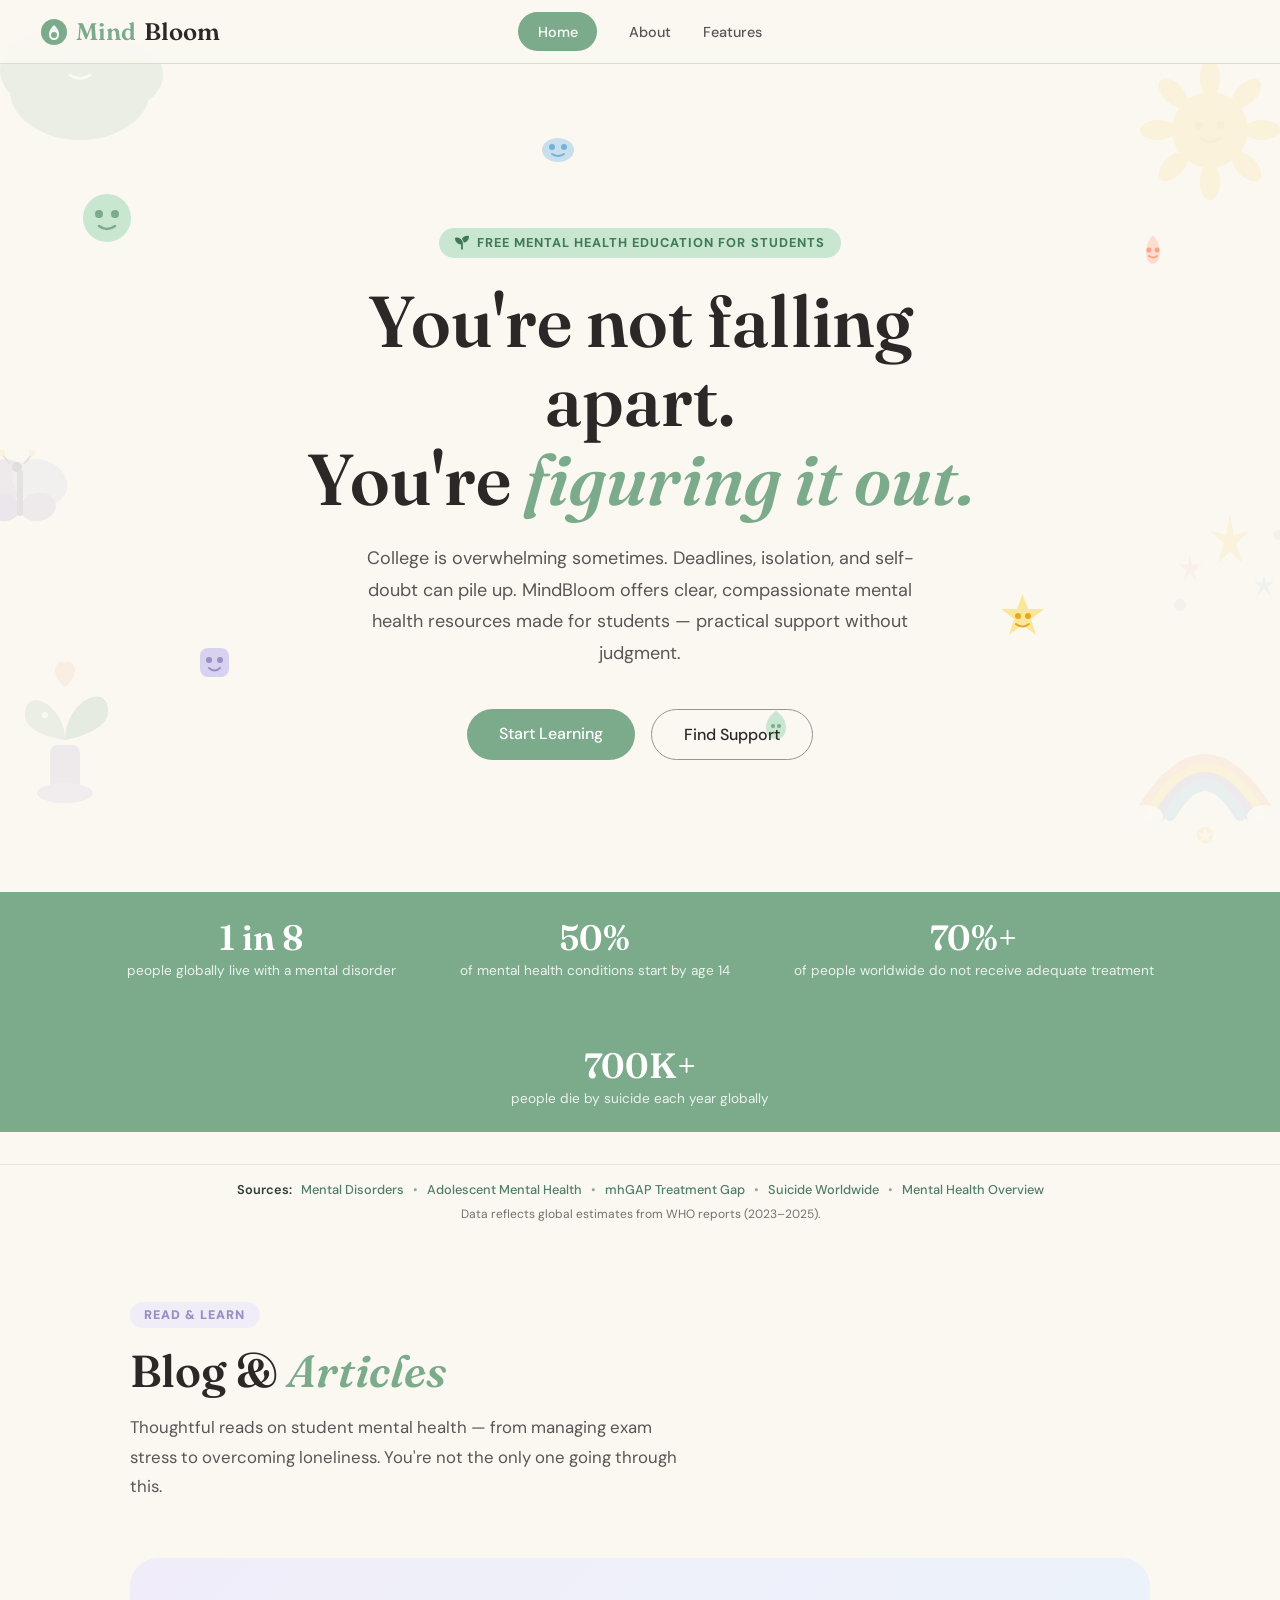
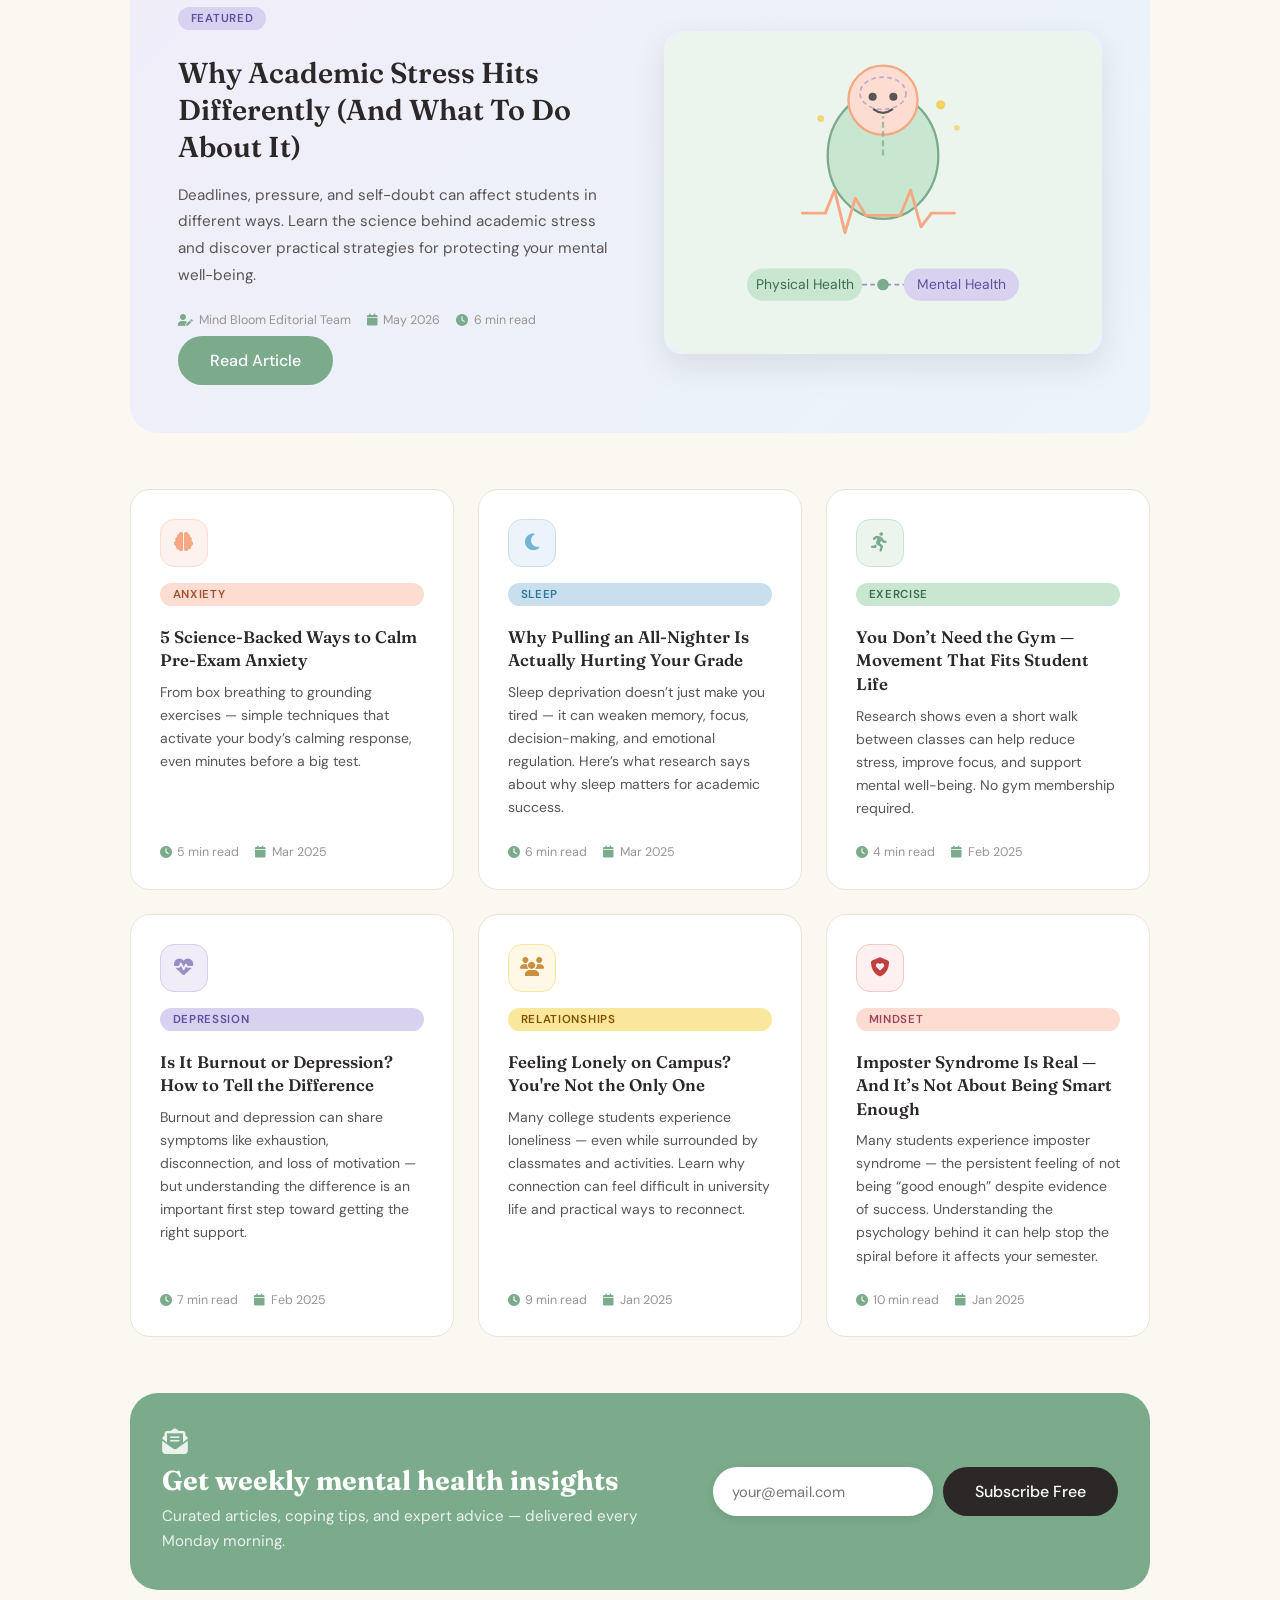
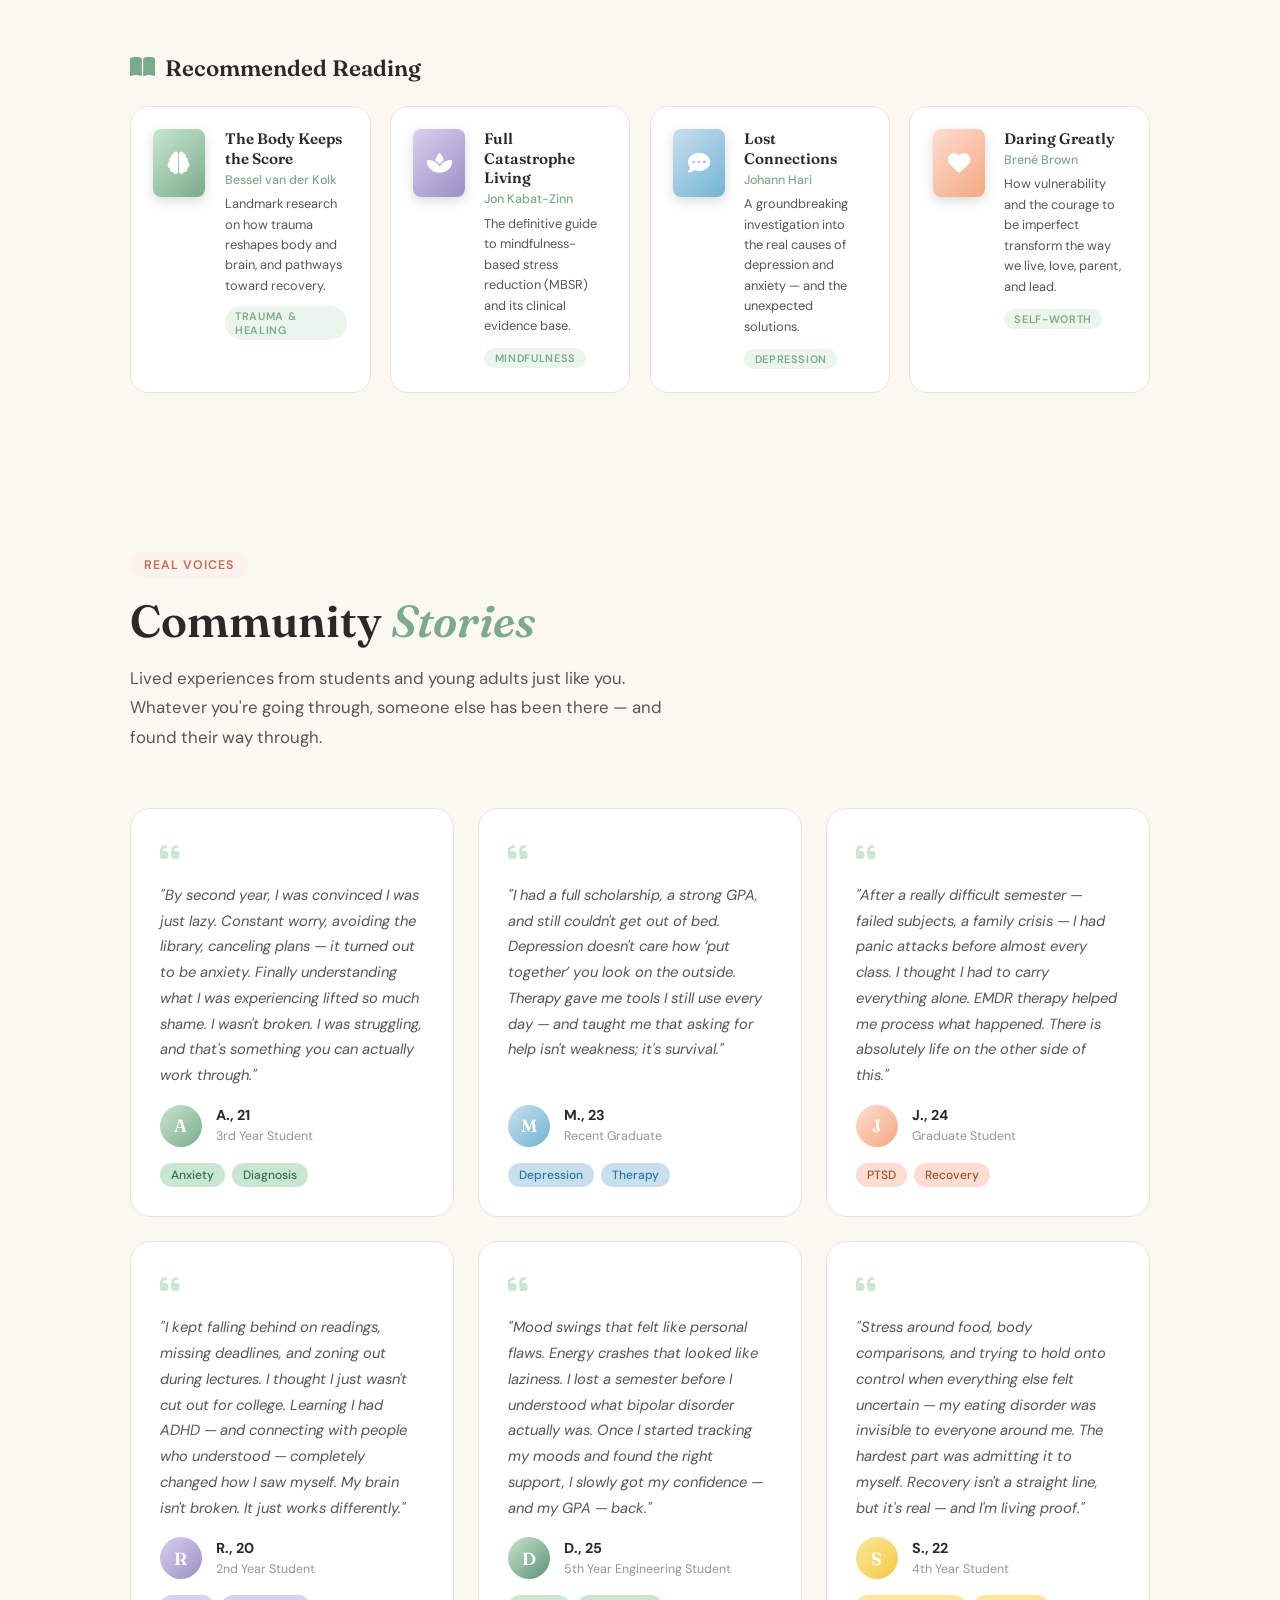
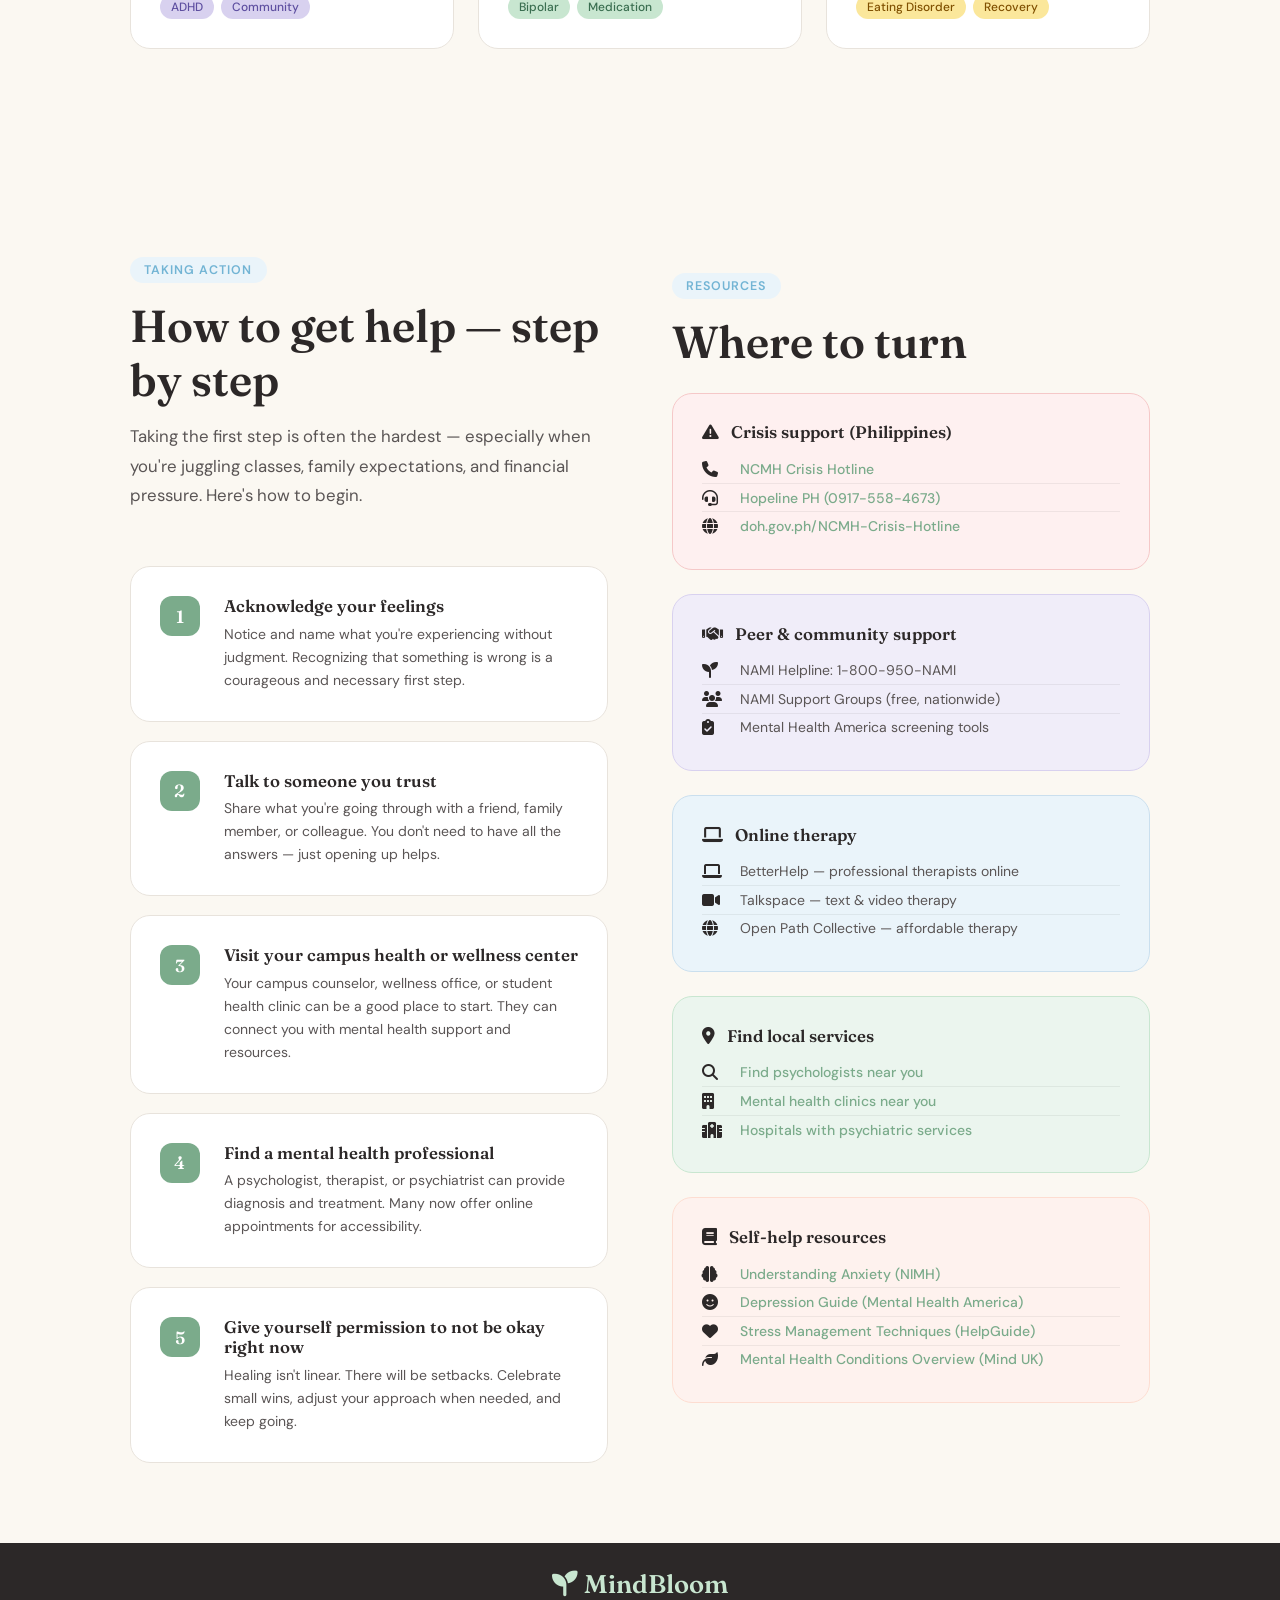
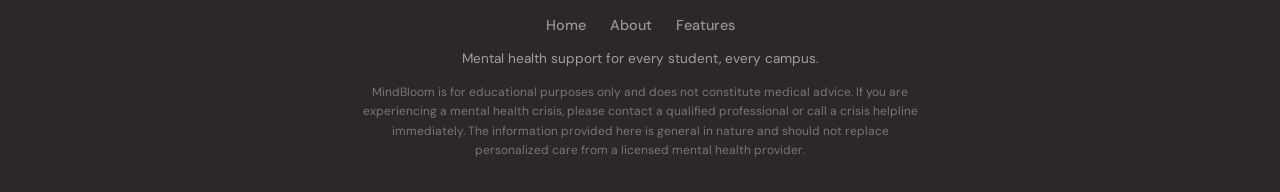
==== commit 7ca40a53: "update: major website revision with updated content, styling, and improved student-focused mental he" ====
--- a/index.html
+++ b/index.html
@@ -465,12 +465,14 @@
       <div class="hero-content reveal">
         <div class="hero-badge">
           <i class="fa-solid fa-seedling"></i>
-          <strong>Free Mental Health Education</strong>
+          <strong>Free Mental Health Education For Students</strong>
         </div>
-        <h1>Your mind<br />deserves <em>to bloom</em></h1>
+        <h1>You're not falling apart.<br />You're <em>figuring it out.</em></h1>
         <p>
-          Learn, understand, and grow. MindBloom brings you clear, compassionate
-          education on mental health — no jargon, no judgment.
+                    College is overwhelming sometimes. Deadlines, isolation, and self-doubt can pile up. 
+                    MindBloom offers clear, compassionate mental health resources made 
+                    for students — practical support without judgment.
+
         </p>
         <div class="hero-btns">
           <a href="about.html" class="btn-primary">Start Learning</a>
@@ -546,8 +548,8 @@
         <div class="section-tag lavender">Read &amp; Learn</div>
         <h2>Blog &amp; <em>Articles</em></h2>
         <p class="section-intro">
-          Thoughtful reads on mental health — from expert insights to personal
-          stories. Knowledge is a step toward healing.
+          Thoughtful reads on student mental health — from managing exam stress to
+          overcoming loneliness. You're not the only one going through this.
         </p>
       </div>
 
@@ -555,18 +557,16 @@
       <div class="blog-featured reveal">
         <div class="blog-featured-text">
           <span class="blog-tag lavender">Featured</span>
-          <h3>Understanding the Mind-Body Connection in Mental Health</h3>
+          <h3>Why Academic Stress Hits Differently (And What To Do About It)</h3>
           <p>
-            The relationship between physical and mental health is deeper than
-            most people realise. Chronic stress triggers inflammatory responses
-            that affect the brain, while regular movement rewires neural
-            pathways linked to mood regulation. This article explores the
-            science — and what it means for your daily routine.
+           Deadlines, pressure, and self-doubt can affect students in different ways. 
+           Learn the science behind academic stress and discover practical strategies 
+           for protecting your mental well-being.
           </p>
           <div class="blog-meta">
-            <span><i class="fa-solid fa-user-pen"></i> Dr. Maya Reyes</span>
-            <span><i class="fa-solid fa-calendar"></i> April 2025</span>
-            <span><i class="fa-solid fa-clock"></i> 8 min read</span>
+            <span><i class="fa-solid fa-user-pen"></i> Mind Bloom Editorial Team</span>
+            <span><i class="fa-solid fa-calendar"></i> May 2026</span>
+            <span><i class="fa-solid fa-clock"></i> 6 min read</span>
           </div>
           <a href="#blog" class="btn-primary blog-read-btn">Read Article</a>
         </div>
@@ -695,10 +695,10 @@
             <i class="fa-solid fa-brain" style="color: var(--peach)"></i>
           </div>
           <span class="blog-tag peach">Anxiety</span>
-          <h4>5 Science-Backed Ways to Calm an Anxious Mind</h4>
+          <h4>5 Science-Backed Ways to Calm Pre-Exam Anxiety</h4>
           <p>
-            From box breathing to cold-water face immersion — techniques that
-            activate the parasympathetic nervous system in minutes.
+            From box breathing to grounding exercises — simple techniques that activate your body’s 
+            calming response, even minutes before a big test.
           </p>
           <div class="blog-meta">
             <span><i class="fa-solid fa-clock"></i> 5 min read</span>
@@ -714,10 +714,10 @@
             <i class="fa-solid fa-moon" style="color: var(--sky)"></i>
           </div>
           <span class="blog-tag sky">Sleep</span>
-          <h4>Why Sleep Is the Foundation of Mental Wellness</h4>
+          <h4>Why Pulling an All-Nighter Is Actually Hurting Your Grade</h4>
           <p>
-            During deep sleep, the glymphatic system clears toxic proteins from
-            your brain. Here's why skimping on sleep costs you more than energy.
+            Sleep deprivation doesn’t just make you tired — it can weaken memory, focus, decision-making, and 
+            emotional regulation. Here’s what research says about why sleep matters for academic success.
           </p>
           <div class="blog-meta">
             <span><i class="fa-solid fa-clock"></i> 6 min read</span>
@@ -739,10 +739,10 @@
             ></i>
           </div>
           <span class="blog-tag sage">Exercise</span>
-          <h4>The Runner's High Is Real — And It's Not Endorphins</h4>
+          <h4>You Don’t Need the Gym — Movement That Fits Student Life</h4>
           <p>
-            New research points to endocannabinoids as the true source of
-            exercise-induced euphoria, and why even a brisk walk counts.
+            Research shows even a short walk between classes can help reduce stress, improve focus, 
+            and support mental well-being. No gym membership required.
           </p>
           <div class="blog-meta">
             <span><i class="fa-solid fa-clock"></i> 4 min read</span>
@@ -764,11 +764,10 @@
             ></i>
           </div>
           <span class="blog-tag lavender">Depression</span>
-          <h4>Depression Isn't Sadness — Here's What It Actually Feels Like</h4>
+          <h4>Is It Burnout or Depression? How to Tell the Difference</h4>
           <p>
-            Numbness, brain fog, and the inability to feel joy are often more
-            prominent than tears. Understanding the full picture helps us
-            support each other better.
+            Burnout and depression can share symptoms like exhaustion, disconnection, and loss of motivation — but understanding 
+            the difference is an important first step toward getting the right support.
           </p>
           <div class="blog-meta">
             <span><i class="fa-solid fa-clock"></i> 7 min read</span>
@@ -788,10 +787,10 @@
             style="background: var(--sun-light); color: #805000"
             >Relationships</span
           >
-          <h4>How Your Attachment Style Shapes Every Relationship You Have</h4>
+          <h4>Feeling Lonely on Campus? You're Not the Only One</h4>
           <p>
-            Secure, anxious, avoidant — your early attachment patterns follow
-            you into adulthood. Learn to recognise yours and begin to shift it.
+            Many college students experience loneliness — even while surrounded by classmates and activities. 
+            Learn why connection can feel difficult in university life and practical ways to reconnect.
           </p>
           <div class="blog-meta">
             <span><i class="fa-solid fa-clock"></i> 9 min read</span>
@@ -807,13 +806,12 @@
             <i class="fa-solid fa-shield-heart" style="color: #c04040"></i>
           </div>
           <span class="blog-tag" style="background: #fdddd1; color: #a04060"
-            >Trauma</span
+            >Mindset</span
           >
-          <h4>What Trauma Does to the Brain — and How It Can Heal</h4>
+          <h4>Imposter Syndrome Is Real — And It’s Not About Being Smart Enough</h4>
           <p>
-            Trauma rewires the amygdala and prefrontal cortex. Neuroplasticity
-            means recovery is not only possible — it is the brain's natural
-            tendency.
+            Many students experience imposter syndrome — the persistent feeling of not being “good enough” despite evidence of success. 
+            Understanding the psychology behind it can help stop the spiral before it affects your semester.
           </p>
           <div class="blog-meta">
             <span><i class="fa-solid fa-clock"></i> 10 min read</span>
@@ -936,8 +934,8 @@
         <div class="section-tag peach">Real Voices</div>
         <h2>Community <em>Stories</em></h2>
         <p class="section-intro">
-          Lived experiences from real people navigating mental health. You are
-          not alone — and your story matters too.
+         Lived experiences from students and young adults just like you. 
+         Whatever you're going through, someone else has been there — and found their way through.
         </p>
       </div>
 
@@ -947,9 +945,9 @@
             <i class="fa-solid fa-quote-left"></i>
           </div>
           <p class="story-text">
-            "I spent two years thinking I just needed to 'try harder.' When I
-            finally got diagnosed with GAD, everything clicked. Giving it a name
-            didn't define me — it freed me to actually get help."
+            "By second year, I was convinced I was just lazy. Constant worry, avoiding the library, 
+            canceling plans — it turned out to be anxiety. Finally understanding what I was experiencing 
+            lifted so much shame. I wasn't broken. I was struggling, and that's something you can actually work through."
           </p>
           <div class="story-author">
             <div
@@ -959,8 +957,8 @@
               A
             </div>
             <div>
-              <strong>Ana, 28</strong>
-              <span>Living with Generalized Anxiety Disorder</span>
+              <strong>A., 21</strong>
+              <span>3rd Year Student</span>
             </div>
           </div>
           <div class="story-tags">
@@ -974,9 +972,9 @@
             <i class="fa-solid fa-quote-left"></i>
           </div>
           <p class="story-text">
-            "Depression made me feel invisible in a crowded room. Therapy taught
-            me that asking for help is the bravest thing I've ever done. I'm
-            still a work in progress — and that's completely okay."
+            "I had a full scholarship, a strong GPA, and still couldn't get out of bed. Depression doesn't care how ‘put 
+            together’ you look on the outside. Therapy gave me tools I still use every day — and taught me 
+            that asking for help isn't weakness; it's survival."
           </p>
           <div class="story-author">
             <div
@@ -986,8 +984,8 @@
               M
             </div>
             <div>
-              <strong>Marco, 34</strong>
-              <span>Recovery from Major Depression</span>
+              <strong>M., 23</strong>
+              <span>Recent Graduate</span>
             </div>
           </div>
           <div class="story-tags">
@@ -1001,9 +999,9 @@
             <i class="fa-solid fa-quote-left"></i>
           </div>
           <p class="story-text">
-            "After my accident, PTSD felt like I was trapped in a body that
-            wouldn't stop reliving the worst day of my life. EMDR therapy
-            changed everything. There is life on the other side."
+            "After a really difficult semester — failed subjects, a family crisis — I had panic attacks before almost every class. 
+            I thought I had to carry everything alone.
+            EMDR therapy helped me process what happened. There is absolutely life on the other side of this."
           </p>
           <div class="story-author">
             <div
@@ -1013,8 +1011,8 @@
               J
             </div>
             <div>
-              <strong>Jana, 41</strong>
-              <span>PTSD Survivor</span>
+              <strong>J., 24</strong>
+              <span>Graduate Student</span>
             </div>
           </div>
           <div class="story-tags">
@@ -1028,9 +1026,10 @@
             <i class="fa-solid fa-quote-left"></i>
           </div>
           <p class="story-text">
-            "Being neurodivergent in a neurotypical world is exhausting. But
-            finding my ADHD community online showed me my brain isn't broken —
-            it just works differently. That shift saved me."
+            "I kept falling behind on readings, missing deadlines, and zoning out during lectures. 
+            I thought I just wasn't cut out for college. Learning I had ADHD — and 
+            connecting with people who understood — completely changed how I saw myself. 
+            My brain isn't broken. It just works differently."
           </p>
           <div class="story-author">
             <div
@@ -1040,8 +1039,8 @@
               R
             </div>
             <div>
-              <strong>Riley, 22</strong>
-              <span>Navigating ADHD</span>
+              <strong>R., 20</strong>
+              <span>2nd Year Student</span>
             </div>
           </div>
           <div class="story-tags">
@@ -1055,9 +1054,9 @@
             <i class="fa-solid fa-quote-left"></i>
           </div>
           <p class="story-text">
-            "Bipolar disorder cost me two jobs before I understood what was
-            happening. Mood tracking and the right medication combination gave
-            me back my career — and my confidence."
+            "Mood swings that felt like personal flaws. Energy crashes that looked like laziness. 
+            I lost a semester before I understood what bipolar disorder actually was. 
+            Once I started tracking my moods and found the right support, I slowly got my confidence — and my GPA — back."
           </p>
           <div class="story-author">
             <div
@@ -1067,8 +1066,8 @@
               D
             </div>
             <div>
-              <strong>David, 39</strong>
-              <span>Managing Bipolar II</span>
+              <strong>D., 25</strong>
+              <span>5th Year Engineering Student</span>
             </div>
           </div>
           <div class="story-tags">
@@ -1082,9 +1081,9 @@
             <i class="fa-solid fa-quote-left"></i>
           </div>
           <p class="story-text">
-            "I was a high-functioning person with an eating disorder — which
-            meant nobody noticed. The scariest part was admitting it to myself.
-            Recovery is non-linear but it is absolutely real."
+            "Stress around food, body comparisons, and trying to hold onto control when everything else felt uncertain — 
+            my eating disorder was invisible to everyone around me. The hardest part was admitting it to myself. 
+            Recovery isn't a straight line, but it's real — and I'm living proof."
           </p>
           <div class="story-author">
             <div
@@ -1094,8 +1093,8 @@
               S
             </div>
             <div>
-              <strong>Sofia, 26</strong>
-              <span>Eating Disorder Recovery</span>
+              <strong>S., 22</strong>
+              <span>4th Year Student</span>
             </div>
           </div>
           <div class="story-tags">
@@ -1129,7 +1128,8 @@
           <div class="section-tag sky">Taking action</div>
           <h2>How to get help — step by step</h2>
           <p class="section-intro">
-            Taking the first step is often the hardest. Here's how to start.
+            Taking the first step is often the hardest — especially when you're juggling classes, 
+            family expectations, and financial pressure. Here's how to begin.
           </p>
           <div class="help-steps">
             <div class="help-step">
@@ -1157,11 +1157,10 @@
             <div class="help-step">
               <div class="step-num">3</div>
               <div>
-                <h3>See a primary care doctor</h3>
+                <h3>Visit your campus health or wellness center</h3>
                 <p>
-                  Your GP or primary doctor is a great starting point. They can
-                  rule out physical causes, offer a referral, or prescribe
-                  initial treatment.
+                 Your campus counselor, wellness office, or student health clinic can be a good place to start. 
+                 They can connect you with mental health support and resources.
                 </p>
               </div>
             </div>
@@ -1179,10 +1178,9 @@
             <div class="help-step">
               <div class="step-num">5</div>
               <div>
-                <h3>Be patient with yourself</h3>
+                <h3>Give yourself permission to not be okay right now</h3>
                 <p>
-                  Recovery isn't linear. There will be setbacks. Celebrate small
-                  wins, adjust your approach as needed, and keep going.
+                  Healing isn't linear. There will be setbacks. Celebrate small wins, adjust your approach when needed, and keep going.
                 </p>
               </div>
             </div>
@@ -1347,7 +1345,7 @@
         <a href="features.html">Features</a>
       </div>
 
-      <p>Mental health education for everyone, everywhere.</p>
+      <p>Mental health support for every student, every campus.</p>
       <p class="disclaimer">
         MindBloom is for educational purposes only and does not constitute
         medical advice. If you are experiencing a mental health crisis, please
--- a/styles.css
+++ b/styles.css
@@ -1815,19 +1815,24 @@
   gap: 1.4rem;
   margin-bottom: 3rem;
 }
+
 .pro-card {
   background: var(--white);
   border: 1.5px solid #e8e3dc;
   border-radius: 20px;
   padding: 1.8rem;
-  transition:
-    transform 0.25s,
-    box-shadow 0.25s;
-}
+
+  display: flex;
+  flex-direction: column; /* IMPORTANT */
+
+  transition: transform 0.25s, box-shadow 0.25s;
+}
+
 .pro-card:hover {
   transform: translateY(-4px);
   box-shadow: 0 14px 30px rgba(44, 40, 40, 0.08);
 }
+
 .pro-icon {
   width: 50px;
   height: 50px;
@@ -1839,9 +1844,11 @@
   margin-bottom: 1rem;
   transition: transform 0.2s;
 }
+
 .pro-card:hover .pro-icon {
   transform: scale(1.1);
 }
+
 .pro-card h4 {
   font-family: "Fraunces", serif;
   font-size: 1.05rem;
@@ -1849,6 +1856,7 @@
   color: var(--text);
   margin-bottom: 0.15rem;
 }
+
 .pro-degree {
   font-size: 0.72rem;
   font-weight: 600;
@@ -1857,12 +1865,14 @@
   color: var(--sage);
   margin-bottom: 0.7rem !important;
 }
+
 .pro-card p {
   font-size: 0.85rem;
   color: var(--text-mid);
   line-height: 1.65;
   margin-bottom: 1rem;
 }
+
 .pro-good-for {
   font-size: 0.78rem;
   color: var(--text-mid);
@@ -1870,7 +1880,10 @@
   padding: 0.5rem 0.8rem;
   border-radius: 10px;
   line-height: 1.55;
-}
+
+  margin-top: auto; /* MAGIC FIX */
+}
+
 .pro-good-for strong {
   color: var(--sage);
 }
